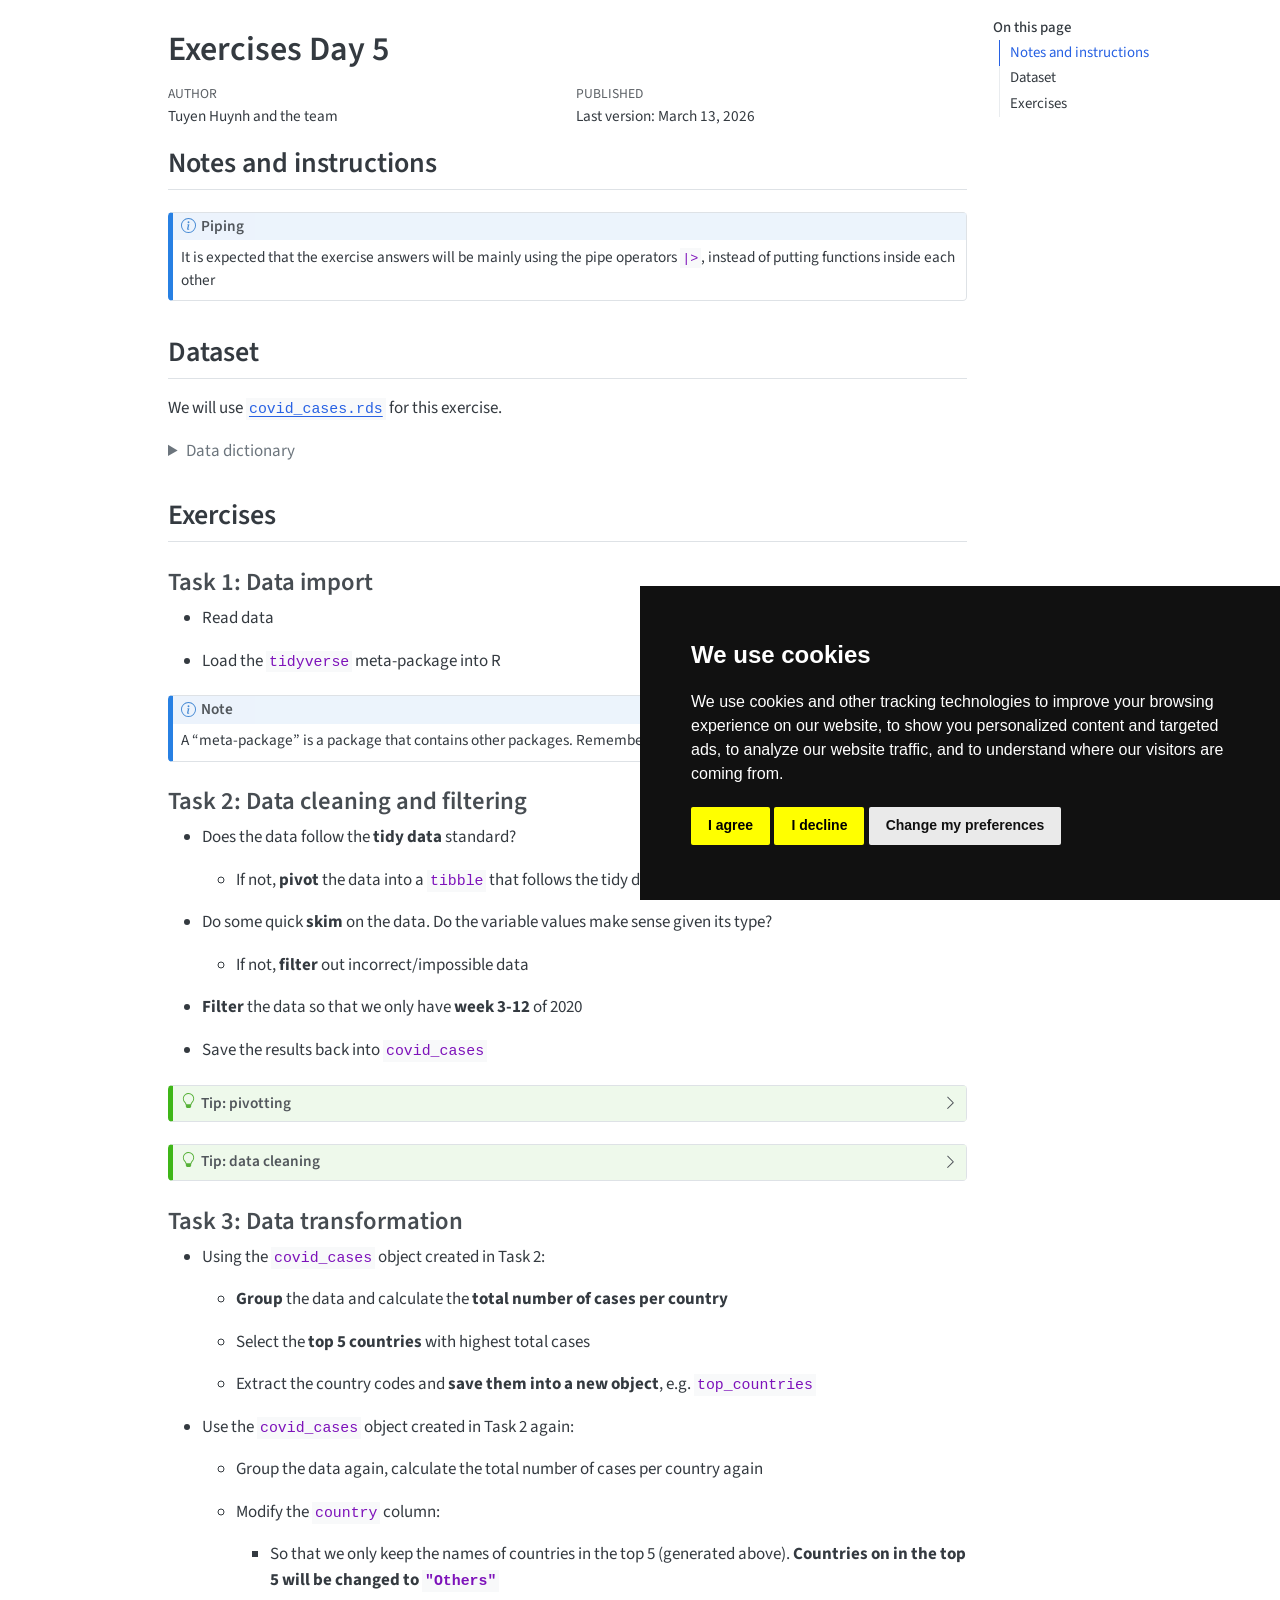
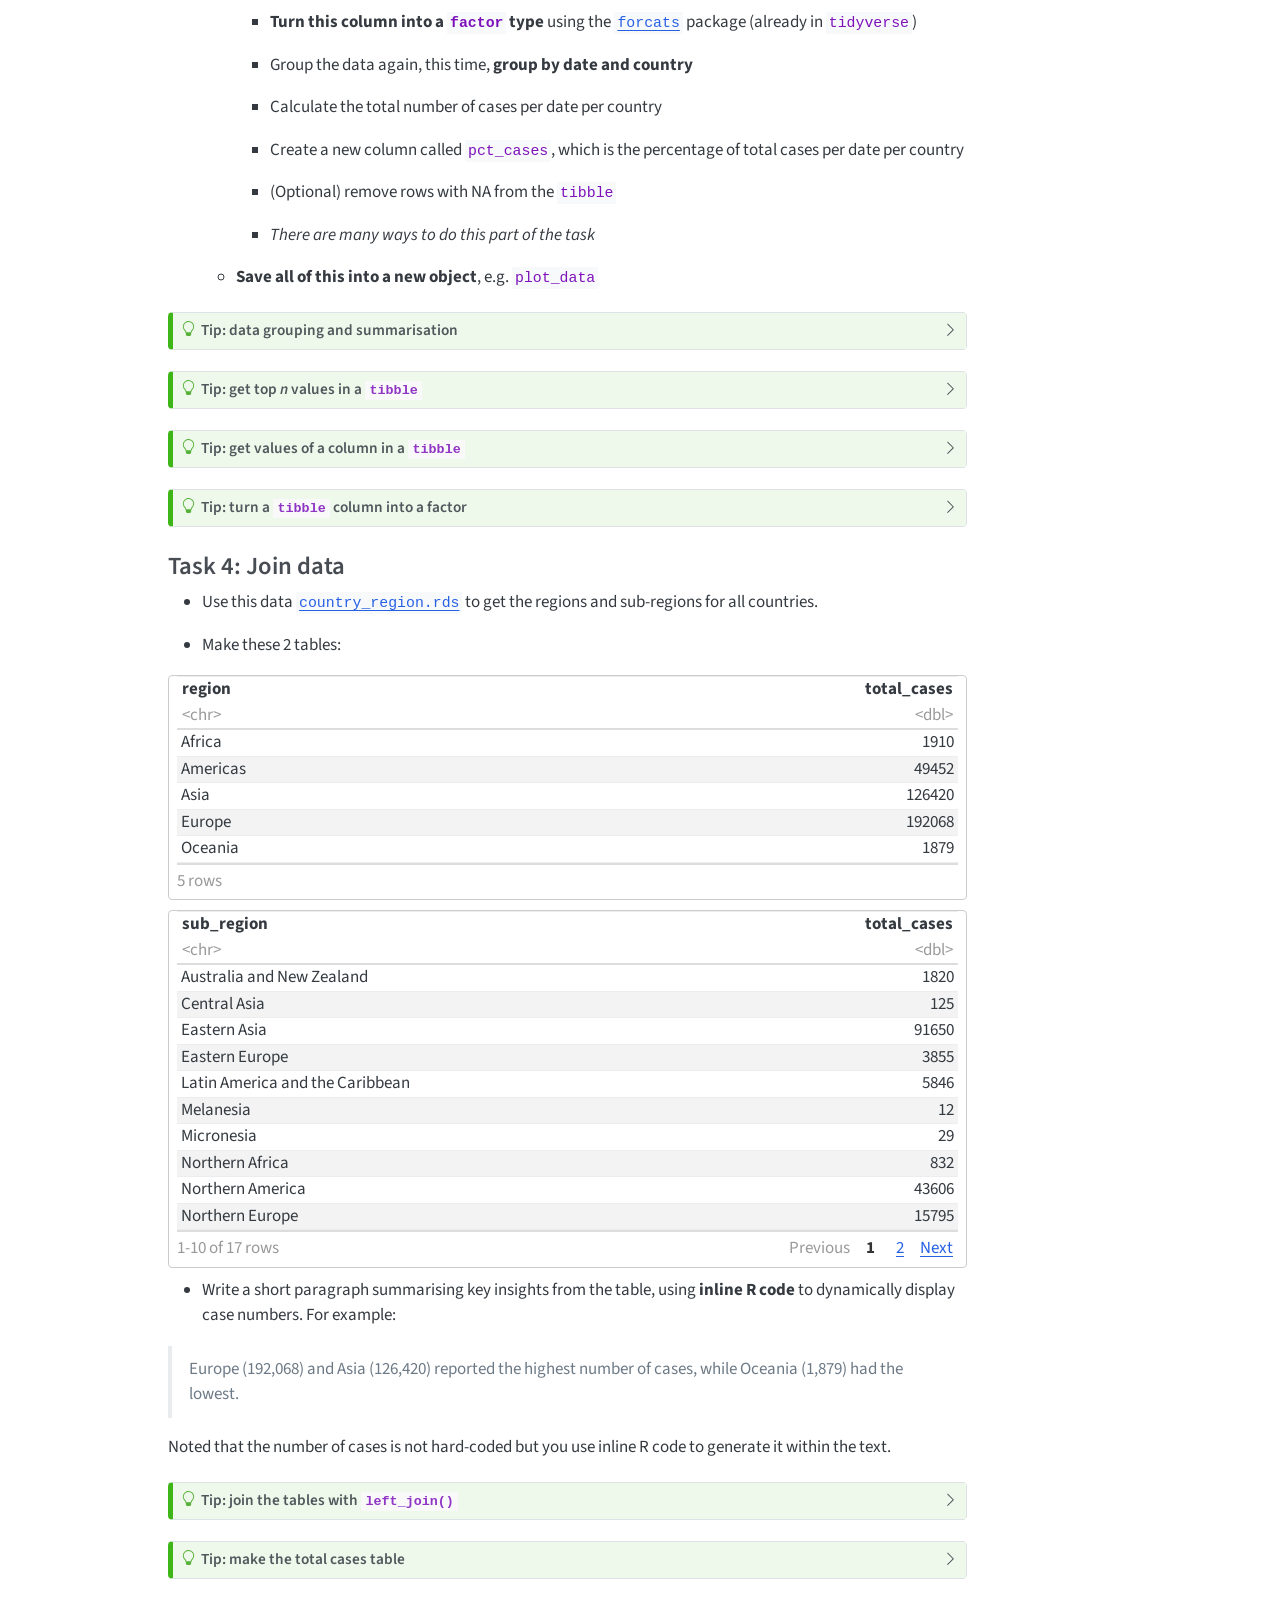
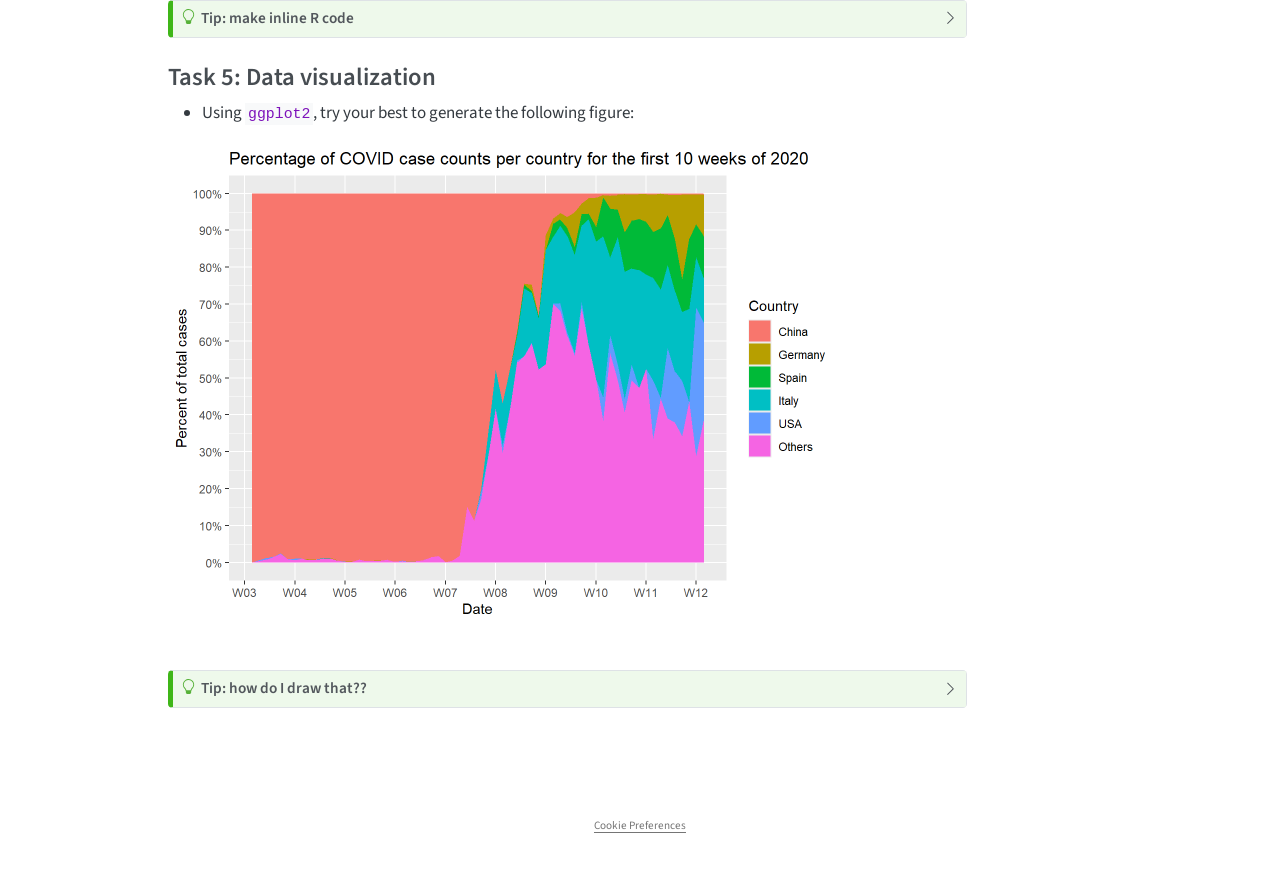
==== handouts/exercises_Day5.html @ 3ae941ed "Built site for gh-pages" ====
<!DOCTYPE html>
<html xmlns="http://www.w3.org/1999/xhtml" lang="en" xml:lang="en"><head>

<meta charset="utf-8">
<meta name="generator" content="quarto-1.5.56">

<meta name="viewport" content="width=device-width, initial-scale=1.0, user-scalable=yes">

<meta name="author" content="Tuyen Huynh and the team">

<title>Exercises Day 5 – OUCRU R training 2025</title>
<style>
code{white-space: pre-wrap;}
span.smallcaps{font-variant: small-caps;}
div.columns{display: flex; gap: min(4vw, 1.5em);}
div.column{flex: auto; overflow-x: auto;}
div.hanging-indent{margin-left: 1.5em; text-indent: -1.5em;}
ul.task-list{list-style: none;}
ul.task-list li input[type="checkbox"] {
  width: 0.8em;
  margin: 0 0.8em 0.2em -1em; /* quarto-specific, see https://github.com/quarto-dev/quarto-cli/issues/4556 */ 
  vertical-align: middle;
}
</style>


<script src="../site_libs/quarto-nav/quarto-nav.js"></script>
<script src="../site_libs/quarto-nav/headroom.min.js"></script>
<script src="../site_libs/clipboard/clipboard.min.js"></script>
<script src="../site_libs/quarto-search/autocomplete.umd.js"></script>
<script src="../site_libs/quarto-search/fuse.min.js"></script>
<script src="../site_libs/quarto-search/quarto-search.js"></script>
<meta name="quarto:offset" content="../">
<link href="../site_imgs/OUCRU.jpg" rel="icon" type="image/jpeg">
<script src="../site_libs/cookie-consent/cookie-consent.js"></script>
<link href="../site_libs/cookie-consent/cookie-consent.css" rel="stylesheet">
<script src="../site_libs/quarto-html/quarto.js"></script>
<script src="../site_libs/quarto-html/popper.min.js"></script>
<script src="../site_libs/quarto-html/tippy.umd.min.js"></script>
<script src="../site_libs/quarto-html/anchor.min.js"></script>
<link href="../site_libs/quarto-html/tippy.css" rel="stylesheet">
<link href="../site_libs/quarto-html/quarto-syntax-highlighting.css" rel="stylesheet" id="quarto-text-highlighting-styles">
<script src="../site_libs/bootstrap/bootstrap.min.js"></script>
<link href="../site_libs/bootstrap/bootstrap-icons.css" rel="stylesheet">
<link href="../site_libs/bootstrap/bootstrap.min.css" rel="stylesheet" id="quarto-bootstrap" data-mode="light">
<script id="quarto-search-options" type="application/json">{
  "location": "navbar",
  "copy-button": false,
  "collapse-after": 3,
  "panel-placement": "end",
  "type": "overlay",
  "limit": 50,
  "keyboard-shortcut": [
    "f",
    "/",
    "s"
  ],
  "show-item-context": false,
  "language": {
    "search-no-results-text": "No results",
    "search-matching-documents-text": "matching documents",
    "search-copy-link-title": "Copy link to search",
    "search-hide-matches-text": "Hide additional matches",
    "search-more-match-text": "more match in this document",
    "search-more-matches-text": "more matches in this document",
    "search-clear-button-title": "Clear",
    "search-text-placeholder": "",
    "search-detached-cancel-button-title": "Cancel",
    "search-submit-button-title": "Submit",
    "search-label": "Search"
  }
}</script>
<script async="" src="https://www.googletagmanager.com/gtag/js?id=G-3EXJ6W4CBC"></script>

<script type="text/plain" cookie-consent="tracking">

window.dataLayer = window.dataLayer || [];
function gtag(){dataLayer.push(arguments);}
gtag('js', new Date());
gtag('config', 'G-3EXJ6W4CBC', { 'anonymize_ip': true});
</script>

<script type="text/javascript" charset="UTF-8">
document.addEventListener('DOMContentLoaded', function () {
cookieconsent.run({
  "notice_banner_type":"simple",
  "consent_type":"express",
  "palette":"dark",
  "language":"en",
  "page_load_consent_levels":["strictly-necessary"],
  "notice_banner_reject_button_hide":false,
  "preferences_center_close_button_hide":false,
  "website_name":""
  ,
"language":"en"
  });
});
</script> 
  
<link href="../site_libs/pagedtable-1.1/css/pagedtable.css" rel="stylesheet">

<script src="../site_libs/pagedtable-1.1/js/pagedtable.js"></script>



</head>

<body>

<div id="quarto-search-results"></div>
<!-- content -->
<div id="quarto-content" class="quarto-container page-columns page-rows-contents page-layout-article">
<!-- sidebar -->
<!-- margin-sidebar -->
    <div id="quarto-margin-sidebar" class="sidebar margin-sidebar">
        <nav id="TOC" role="doc-toc" class="toc-active">
    <h2 id="toc-title">On this page</h2>
   
  <ul>
  <li><a href="#notes-and-instructions" id="toc-notes-and-instructions" class="nav-link active" data-scroll-target="#notes-and-instructions">Notes and instructions</a></li>
  <li><a href="#dataset" id="toc-dataset" class="nav-link" data-scroll-target="#dataset">Dataset</a></li>
  <li><a href="#exercises" id="toc-exercises" class="nav-link" data-scroll-target="#exercises">Exercises</a>
  <ul class="collapse">
  <li><a href="#task-1-data-import" id="toc-task-1-data-import" class="nav-link" data-scroll-target="#task-1-data-import">Task 1: Data import</a></li>
  <li><a href="#task-2-data-cleaning-and-filtering" id="toc-task-2-data-cleaning-and-filtering" class="nav-link" data-scroll-target="#task-2-data-cleaning-and-filtering">Task 2: Data cleaning and filtering</a></li>
  <li><a href="#task-3-data-transformation" id="toc-task-3-data-transformation" class="nav-link" data-scroll-target="#task-3-data-transformation">Task 3: Data transformation</a></li>
  <li><a href="#task-4-join-data" id="toc-task-4-join-data" class="nav-link" data-scroll-target="#task-4-join-data">Task 4: Join data</a></li>
  <li><a href="#task-5-data-visualization" id="toc-task-5-data-visualization" class="nav-link" data-scroll-target="#task-5-data-visualization">Task 5: Data visualization</a></li>
  </ul></li>
  </ul>
</nav>
    </div>
<!-- main -->
<main class="content" id="quarto-document-content">

<header id="title-block-header" class="quarto-title-block default">
<div class="quarto-title">
<h1 class="title">Exercises Day 5</h1>
</div>



<div class="quarto-title-meta">

    <div>
    <div class="quarto-title-meta-heading">Author</div>
    <div class="quarto-title-meta-contents">
             <p>Tuyen Huynh and the team </p>
          </div>
  </div>
    
    <div>
    <div class="quarto-title-meta-heading">Published</div>
    <div class="quarto-title-meta-contents">
      <p class="date">Last version: March 13, 2026</p>
    </div>
  </div>
  
    
  </div>
  


</header>


<section id="notes-and-instructions" class="level2">
<h2 class="anchored" data-anchor-id="notes-and-instructions">Notes and instructions</h2>
<div class="callout callout-style-default callout-note callout-titled">
<div class="callout-header d-flex align-content-center">
<div class="callout-icon-container">
<i class="callout-icon"></i>
</div>
<div class="callout-title-container flex-fill">
Piping
</div>
</div>
<div class="callout-body-container callout-body">
<p>It is expected that the exercise answers will be mainly using the pipe operators <code>|&gt;</code>, instead of putting functions inside each other</p>
</div>
</div>
</section>
<section id="dataset" class="level2">
<h2 class="anchored" data-anchor-id="dataset">Dataset</h2>
<p>We will use <a href="https://github.com/OUCRU-Modelling/R-training-2025/raw/refs/heads/main/slides/data/covid_cases.rds"><code>covid_cases.rds</code></a> for this exercise.</p>
<details>
  <summary>
    Data dictionary
  </summary>
<table class="caption-top table">
<colgroup>
<col style="width: 48%">
<col style="width: 51%">
</colgroup>
<thead>
<tr class="header">
<th>Column</th>
<th>Description</th>
</tr>
</thead>
<tbody>
<tr class="odd">
<td><code>date</code></td>
<td>date of the case report</td>
</tr>
<tr class="even">
<td>211 columns with the format <code>cases_{country_code}</code></td>
<td>number of reported cases of each country and archipelago</td>
</tr>
</tbody>
</table>
<p>Country codes of interest (i.e.&nbsp;Codes for countries needed for the exercise)</p>
<table class="caption-top table">
<thead>
<tr class="header">
<th>Code</th>
<th>Country name</th>
</tr>
</thead>
<tbody>
<tr class="odd">
<td><code>chn</code></td>
<td>China</td>
</tr>
<tr class="even">
<td><code>usa</code></td>
<td>United States of America</td>
</tr>
<tr class="odd">
<td><code>vnm</code></td>
<td>Vietnam</td>
</tr>
<tr class="even">
<td><code>sgp</code></td>
<td>Singapore</td>
</tr>
</tbody>
</table>
</details>
</section>
<section id="exercises" class="level2">
<h2 class="anchored" data-anchor-id="exercises">Exercises</h2>
<section id="task-1-data-import" class="level3">
<h3 class="anchored" data-anchor-id="task-1-data-import">Task 1: Data import</h3>
<ul>
<li><p>Read data</p></li>
<li><p>Load the <code>tidyverse</code> meta-package into R</p></li>
</ul>
<div class="callout callout-style-default callout-note callout-titled">
<div class="callout-header d-flex align-content-center">
<div class="callout-icon-container">
<i class="callout-icon"></i>
</div>
<div class="callout-title-container flex-fill">
Note
</div>
</div>
<div class="callout-body-container callout-body">
<p>A “meta-package” is a package that contains other packages. Remember, <code>tidyverse</code> is just a collection of packages.</p>
</div>
</div>
</section>
<section id="task-2-data-cleaning-and-filtering" class="level3">
<h3 class="anchored" data-anchor-id="task-2-data-cleaning-and-filtering">Task 2: Data cleaning and filtering</h3>
<ul>
<li><p>Does the data follow the <strong>tidy data</strong> standard?</p>
<ul>
<li>If not, <strong>pivot</strong> the data into a <code>tibble</code> that follows the tidy data standard</li>
</ul></li>
<li><p>Do some quick <strong>skim</strong> on the data. Do the variable values make sense given its type?</p>
<ul>
<li>If not, <strong>filter</strong> out incorrect/impossible data</li>
</ul></li>
<li><p><strong>Filter</strong> the data so that we only have <strong>week 3-12</strong> of 2020</p></li>
<li><p>Save the results back into <code>covid_cases</code></p></li>
</ul>
<div class="callout callout-style-default callout-tip callout-titled">
<div class="callout-header d-flex align-content-center" data-bs-toggle="collapse" data-bs-target=".callout-3-contents" aria-controls="callout-3" aria-expanded="false" aria-label="Toggle callout">
<div class="callout-icon-container">
<i class="callout-icon"></i>
</div>
<div class="callout-title-container flex-fill">
Tip: pivotting
</div>
<div class="callout-btn-toggle d-inline-block border-0 py-1 ps-1 pe-0 float-end"><i class="callout-toggle"></i></div>
</div>
<div id="callout-3" class="callout-3-contents callout-collapse collapse">
<div class="callout-body-container callout-body">
<ul>
<li><p>If your data is not tidy data:</p>
<ul>
<li><p>“Lengthens” the data using <code>tidyr::pivot_longer()</code>, i.e.&nbsp;less columns, more rows</p></li>
<li><p>“Widens” the data using <code>tidyr::pivot_wider()</code>, i.e.&nbsp;less rows, more columns</p></li>
</ul></li>
</ul>
</div>
</div>
</div>
<div class="callout callout-style-default callout-tip callout-titled">
<div class="callout-header d-flex align-content-center" data-bs-toggle="collapse" data-bs-target=".callout-4-contents" aria-controls="callout-4" aria-expanded="false" aria-label="Toggle callout">
<div class="callout-icon-container">
<i class="callout-icon"></i>
</div>
<div class="callout-title-container flex-fill">
Tip: data cleaning
</div>
<div class="callout-btn-toggle d-inline-block border-0 py-1 ps-1 pe-0 float-end"><i class="callout-toggle"></i></div>
</div>
<div id="callout-4" class="callout-4-contents callout-collapse collapse">
<div class="callout-body-container callout-body">
<ul>
<li><p>The main variable here is case counts from each country. They should have a <code>numeric</code> type and <strong>should not be lower than 0</strong>. You can’t have negative case counts</p></li>
<li><p>You can remove or <em>filter</em> undesirable values using <a href="https://dplyr.tidyverse.org/reference/filter.html" target="_blank"><code>dplyr::filter()</code></a></p></li>
</ul>
</div>
</div>
</div>
</section>
<section id="task-3-data-transformation" class="level3">
<h3 class="anchored" data-anchor-id="task-3-data-transformation">Task 3: Data transformation</h3>
<ul>
<li><p>Using the <code>covid_cases</code> object created in Task 2:</p>
<ul>
<li><p><strong>Group</strong> the data and calculate the <strong>total number of cases per country</strong></p></li>
<li><p>Select the <strong>top 5 countries</strong> with highest total cases</p></li>
<li><p>Extract the country codes and <strong>save them into a new object</strong>, e.g.&nbsp;<code>top_countries</code></p></li>
</ul></li>
</ul>
<ul>
<li><p>Use the <code>covid_cases</code> object created in Task 2 again:</p>
<ul>
<li><p>Group the data again, calculate the total number of cases per country again</p></li>
<li><p>Modify the <code>country</code> column:</p>
<ul>
<li><p>So that we only keep the names of countries in the top 5 (generated above). <strong>Countries on in the top 5 will be changed to <code>"Others"</code></strong></p></li>
<li><p><strong>Turn this column into a <code>factor</code> type</strong> using the <a href="https://forcats.tidyverse.org/" target="_blank"><code>forcats</code></a> package (already in <code>tidyverse</code>)</p></li>
<li><p>Group the data again, this time, <strong>group by date and country</strong></p></li>
<li><p>Calculate the total number of cases per date per country</p></li>
<li><p>Create a new column called <code>pct_cases</code>, which is the percentage of total cases per date per country</p></li>
<li><p>(Optional) remove rows with NA from the <code>tibble</code></p></li>
<li><p><em>There are many ways to do this part of the task</em></p></li>
</ul></li>
<li><p><strong>Save all of this into a new object</strong>, e.g.&nbsp;<code>plot_data</code></p></li>
</ul></li>
</ul>
<div class="callout callout-style-default callout-tip callout-titled">
<div class="callout-header d-flex align-content-center" data-bs-toggle="collapse" data-bs-target=".callout-5-contents" aria-controls="callout-5" aria-expanded="false" aria-label="Toggle callout">
<div class="callout-icon-container">
<i class="callout-icon"></i>
</div>
<div class="callout-title-container flex-fill">
Tip: data grouping and summarisation
</div>
<div class="callout-btn-toggle d-inline-block border-0 py-1 ps-1 pe-0 float-end"><i class="callout-toggle"></i></div>
</div>
<div id="callout-5" class="callout-5-contents callout-collapse collapse">
<div class="callout-body-container callout-body">
<ul>
<li><p>Group data into groups with <a href="https://dplyr.tidyverse.org/reference/group_by.html" target="_blank"><code>dplyr::group_by()</code></a> and ungroup data with <a href="https://dplyr.tidyverse.org/reference/group_by.html" target="_blank"><code>dplyr::ungroup()</code></a></p></li>
<li><p>Summarise each group into a single row with <a href="https://dplyr.tidyverse.org/reference/summarise.html" target="_blank"><code>dplyr::summarise()</code></a></p></li>
<li><p>You can have multiple groups at the same time. For example:</p></li>
</ul>
<div class="cell">
<div class="cell-output cell-output-stderr">
<pre><code>`summarise()` has grouped output by 'date'. You can override using the
`.groups` argument.</code></pre>
</div>
<div class="cell-output-display">
<div data-pagedtable="false">
  <script data-pagedtable-source="" type="application/json">
{"columns":[{"label":["date"],"name":[1],"type":["date"],"align":["right"]},{"label":["country"],"name":[2],"type":["chr"],"align":["left"]},{"label":["total_cases"],"name":[3],"type":["dbl"],"align":["right"]}],"data":[{"1":"2020-01-20","2":"abw","3":"0"},{"1":"2020-01-20","2":"afg","3":"0"},{"1":"2020-01-20","2":"ago","3":"0"},{"1":"2020-01-20","2":"aia","3":"0"},{"1":"2020-01-20","2":"alb","3":"0"},{"1":"2020-01-20","2":"and","3":"0"},{"1":"2020-01-20","2":"are","3":"0"},{"1":"2020-01-20","2":"arg","3":"0"},{"1":"2020-01-20","2":"arm","3":"0"},{"1":"2020-01-20","2":"atg","3":"0"},{"1":"2020-01-20","2":"aus","3":"0"},{"1":"2020-01-20","2":"aut","3":"0"},{"1":"2020-01-20","2":"aze","3":"0"},{"1":"2020-01-20","2":"bdi","3":"0"},{"1":"2020-01-20","2":"bel","3":"0"},{"1":"2020-01-20","2":"ben","3":"0"},{"1":"2020-01-20","2":"bes","3":"0"},{"1":"2020-01-20","2":"bfa","3":"0"},{"1":"2020-01-20","2":"bgd","3":"0"},{"1":"2020-01-20","2":"bgr","3":"0"},{"1":"2020-01-20","2":"bhr","3":"0"},{"1":"2020-01-20","2":"bih","3":"0"},{"1":"2020-01-20","2":"blm","3":"0"},{"1":"2020-01-20","2":"blr","3":"0"},{"1":"2020-01-20","2":"blz","3":"0"},{"1":"2020-01-20","2":"bmu","3":"0"},{"1":"2020-01-20","2":"bol","3":"0"},{"1":"2020-01-20","2":"bra","3":"0"},{"1":"2020-01-20","2":"brb","3":"0"},{"1":"2020-01-20","2":"brn","3":"0"},{"1":"2020-01-20","2":"btn","3":"0"},{"1":"2020-01-20","2":"bwa","3":"0"},{"1":"2020-01-20","2":"caf","3":"0"},{"1":"2020-01-20","2":"can","3":"0"},{"1":"2020-01-20","2":"che","3":"0"},{"1":"2020-01-20","2":"chl","3":"0"},{"1":"2020-01-20","2":"chn","3":"0"},{"1":"2020-01-20","2":"civ","3":"0"},{"1":"2020-01-20","2":"cmr","3":"0"},{"1":"2020-01-20","2":"cod","3":"0"},{"1":"2020-01-20","2":"cog","3":"0"},{"1":"2020-01-20","2":"col","3":"0"},{"1":"2020-01-20","2":"cpv","3":"0"},{"1":"2020-01-20","2":"cri","3":"0"},{"1":"2020-01-20","2":"cub","3":"0"},{"1":"2020-01-20","2":"cuw","3":"0"},{"1":"2020-01-20","2":"cym","3":"0"},{"1":"2020-01-20","2":"cyp","3":"0"},{"1":"2020-01-20","2":"cze","3":"0"},{"1":"2020-01-20","2":"deu","3":"0"},{"1":"2020-01-20","2":"dji","3":"0"},{"1":"2020-01-20","2":"dma","3":"0"},{"1":"2020-01-20","2":"dnk","3":"0"},{"1":"2020-01-20","2":"dom","3":"0"},{"1":"2020-01-20","2":"dza","3":"0"},{"1":"2020-01-20","2":"ecu","3":"0"},{"1":"2020-01-20","2":"egy","3":"0"},{"1":"2020-01-20","2":"eri","3":"0"},{"1":"2020-01-20","2":"esp","3":"0"},{"1":"2020-01-20","2":"est","3":"0"},{"1":"2020-01-20","2":"eth","3":"0"},{"1":"2020-01-20","2":"fin","3":"0"},{"1":"2020-01-20","2":"fji","3":"0"},{"1":"2020-01-20","2":"flk","3":"0"},{"1":"2020-01-20","2":"fra","3":"0"},{"1":"2020-01-20","2":"fro","3":"0"},{"1":"2020-01-20","2":"gab","3":"0"},{"1":"2020-01-20","2":"gbr","3":"0"},{"1":"2020-01-20","2":"geo","3":"0"},{"1":"2020-01-20","2":"ggy","3":"0"},{"1":"2020-01-20","2":"gha","3":"0"},{"1":"2020-01-20","2":"gib","3":"0"},{"1":"2020-01-20","2":"gin","3":"0"},{"1":"2020-01-20","2":"glp","3":"0"},{"1":"2020-01-20","2":"gmb","3":"0"},{"1":"2020-01-20","2":"gnb","3":"0"},{"1":"2020-01-20","2":"gnq","3":"0"},{"1":"2020-01-20","2":"grc","3":"0"},{"1":"2020-01-20","2":"grd","3":"0"},{"1":"2020-01-20","2":"grl","3":"0"},{"1":"2020-01-20","2":"gtm","3":"0"},{"1":"2020-01-20","2":"guf","3":"0"},{"1":"2020-01-20","2":"gum","3":"0"},{"1":"2020-01-20","2":"guy","3":"0"},{"1":"2020-01-20","2":"hnd","3":"0"},{"1":"2020-01-20","2":"hrv","3":"0"},{"1":"2020-01-20","2":"hti","3":"0"},{"1":"2020-01-20","2":"hun","3":"0"},{"1":"2020-01-20","2":"idn","3":"0"},{"1":"2020-01-20","2":"imn","3":"0"},{"1":"2020-01-20","2":"ind","3":"0"},{"1":"2020-01-20","2":"irl","3":"0"},{"1":"2020-01-20","2":"irn","3":"0"},{"1":"2020-01-20","2":"irq","3":"0"},{"1":"2020-01-20","2":"isl","3":"0"},{"1":"2020-01-20","2":"isr","3":"0"},{"1":"2020-01-20","2":"ita","3":"0"},{"1":"2020-01-20","2":"jam","3":"0"},{"1":"2020-01-20","2":"jey","3":"0"},{"1":"2020-01-20","2":"jor","3":"0"},{"1":"2020-01-20","2":"jpn","3":"0"},{"1":"2020-01-20","2":"kaz","3":"0"},{"1":"2020-01-20","2":"ken","3":"0"},{"1":"2020-01-20","2":"kgz","3":"0"},{"1":"2020-01-20","2":"khm","3":"0"},{"1":"2020-01-20","2":"kna","3":"0"},{"1":"2020-01-20","2":"kor","3":"0"},{"1":"2020-01-20","2":"kwt","3":"0"},{"1":"2020-01-20","2":"lao","3":"0"},{"1":"2020-01-20","2":"lbn","3":"0"},{"1":"2020-01-20","2":"lbr","3":"0"},{"1":"2020-01-20","2":"lby","3":"0"},{"1":"2020-01-20","2":"lca","3":"0"},{"1":"2020-01-20","2":"lie","3":"0"},{"1":"2020-01-20","2":"lka","3":"0"},{"1":"2020-01-20","2":"ltu","3":"0"},{"1":"2020-01-20","2":"lux","3":"0"},{"1":"2020-01-20","2":"lva","3":"0"},{"1":"2020-01-20","2":"maf","3":"0"},{"1":"2020-01-20","2":"mar","3":"0"},{"1":"2020-01-20","2":"mco","3":"0"},{"1":"2020-01-20","2":"mda","3":"0"},{"1":"2020-01-20","2":"mdg","3":"0"},{"1":"2020-01-20","2":"mdv","3":"0"},{"1":"2020-01-20","2":"mex","3":"0"},{"1":"2020-01-20","2":"mkd","3":"0"},{"1":"2020-01-20","2":"mli","3":"0"},{"1":"2020-01-20","2":"mlt","3":"0"},{"1":"2020-01-20","2":"mmr","3":"0"},{"1":"2020-01-20","2":"mne","3":"0"},{"1":"2020-01-20","2":"mng","3":"0"},{"1":"2020-01-20","2":"mnp","3":"0"},{"1":"2020-01-20","2":"moz","3":"0"},{"1":"2020-01-20","2":"mrt","3":"0"},{"1":"2020-01-20","2":"msr","3":"0"},{"1":"2020-01-20","2":"mtq","3":"0"},{"1":"2020-01-20","2":"mus","3":"0"},{"1":"2020-01-20","2":"mwi","3":"0"},{"1":"2020-01-20","2":"mys","3":"0"},{"1":"2020-01-20","2":"myt","3":"0"},{"1":"2020-01-20","2":"nam","3":"0"},{"1":"2020-01-20","2":"ncl","3":"0"},{"1":"2020-01-20","2":"ner","3":"0"},{"1":"2020-01-20","2":"nga","3":"0"},{"1":"2020-01-20","2":"nic","3":"0"},{"1":"2020-01-20","2":"nld","3":"0"},{"1":"2020-01-20","2":"nor","3":"0"},{"1":"2020-01-20","2":"npl","3":"0"},{"1":"2020-01-20","2":"nzl","3":"0"},{"1":"2020-01-20","2":"omn","3":"0"},{"1":"2020-01-20","2":"pak","3":"0"},{"1":"2020-01-20","2":"pan","3":"0"},{"1":"2020-01-20","2":"per","3":"0"},{"1":"2020-01-20","2":"phl","3":"0"},{"1":"2020-01-20","2":"png","3":"0"},{"1":"2020-01-20","2":"pol","3":"0"},{"1":"2020-01-20","2":"pri","3":"0"},{"1":"2020-01-20","2":"prt","3":"0"},{"1":"2020-01-20","2":"pry","3":"0"},{"1":"2020-01-20","2":"pse","3":"0"},{"1":"2020-01-20","2":"pyf","3":"0"},{"1":"2020-01-20","2":"qat","3":"0"},{"1":"2020-01-20","2":"reu","3":"0"},{"1":"2020-01-20","2":"rou","3":"0"},{"1":"2020-01-20","2":"rus","3":"0"},{"1":"2020-01-20","2":"rwa","3":"0"},{"1":"2020-01-20","2":"sau","3":"0"},{"1":"2020-01-20","2":"sdn","3":"0"},{"1":"2020-01-20","2":"sen","3":"0"},{"1":"2020-01-20","2":"sgp","3":"0"},{"1":"2020-01-20","2":"sle","3":"0"},{"1":"2020-01-20","2":"slv","3":"0"},{"1":"2020-01-20","2":"smr","3":"0"},{"1":"2020-01-20","2":"som","3":"0"},{"1":"2020-01-20","2":"spm","3":"0"},{"1":"2020-01-20","2":"srb","3":"0"},{"1":"2020-01-20","2":"ssd","3":"0"},{"1":"2020-01-20","2":"stp","3":"0"},{"1":"2020-01-20","2":"sur","3":"0"},{"1":"2020-01-20","2":"svk","3":"0"},{"1":"2020-01-20","2":"svn","3":"0"},{"1":"2020-01-20","2":"swe","3":"0"},{"1":"2020-01-20","2":"swz","3":"0"},{"1":"2020-01-20","2":"sxm","3":"0"},{"1":"2020-01-20","2":"syc","3":"0"},{"1":"2020-01-20","2":"syr","3":"0"},{"1":"2020-01-20","2":"tca","3":"0"},{"1":"2020-01-20","2":"tcd","3":"0"},{"1":"2020-01-20","2":"tgo","3":"0"},{"1":"2020-01-20","2":"tha","3":"0"},{"1":"2020-01-20","2":"tls","3":"0"},{"1":"2020-01-20","2":"tto","3":"0"},{"1":"2020-01-20","2":"tun","3":"0"},{"1":"2020-01-20","2":"tur","3":"0"},{"1":"2020-01-20","2":"tza","3":"0"},{"1":"2020-01-20","2":"uga","3":"0"},{"1":"2020-01-20","2":"ukr","3":"0"},{"1":"2020-01-20","2":"ury","3":"0"},{"1":"2020-01-20","2":"usa","3":"0"},{"1":"2020-01-20","2":"uzb","3":"0"},{"1":"2020-01-20","2":"vat","3":"0"},{"1":"2020-01-20","2":"vct","3":"0"},{"1":"2020-01-20","2":"ven","3":"0"},{"1":"2020-01-20","2":"vgb","3":"0"},{"1":"2020-01-20","2":"vir","3":"0"},{"1":"2020-01-20","2":"vnm","3":"0"},{"1":"2020-01-20","2":"yem","3":"0"},{"1":"2020-01-20","2":"zaf","3":"0"},{"1":"2020-01-20","2":"zmb","3":"0"},{"1":"2020-01-20","2":"zwe","3":"0"},{"1":"2020-01-21","2":"abw","3":"0"},{"1":"2020-01-21","2":"afg","3":"0"},{"1":"2020-01-21","2":"ago","3":"0"},{"1":"2020-01-21","2":"aia","3":"0"},{"1":"2020-01-21","2":"alb","3":"0"},{"1":"2020-01-21","2":"and","3":"0"},{"1":"2020-01-21","2":"are","3":"0"},{"1":"2020-01-21","2":"arg","3":"0"},{"1":"2020-01-21","2":"arm","3":"0"},{"1":"2020-01-21","2":"atg","3":"0"},{"1":"2020-01-21","2":"aus","3":"0"},{"1":"2020-01-21","2":"aut","3":"0"},{"1":"2020-01-21","2":"aze","3":"0"},{"1":"2020-01-21","2":"bdi","3":"0"},{"1":"2020-01-21","2":"bel","3":"0"},{"1":"2020-01-21","2":"ben","3":"0"},{"1":"2020-01-21","2":"bes","3":"0"},{"1":"2020-01-21","2":"bfa","3":"0"},{"1":"2020-01-21","2":"bgd","3":"0"},{"1":"2020-01-21","2":"bgr","3":"0"},{"1":"2020-01-21","2":"bhr","3":"0"},{"1":"2020-01-21","2":"bih","3":"0"},{"1":"2020-01-21","2":"blm","3":"0"},{"1":"2020-01-21","2":"blr","3":"0"},{"1":"2020-01-21","2":"blz","3":"0"},{"1":"2020-01-21","2":"bmu","3":"0"},{"1":"2020-01-21","2":"bol","3":"0"},{"1":"2020-01-21","2":"bra","3":"0"},{"1":"2020-01-21","2":"brb","3":"0"},{"1":"2020-01-21","2":"brn","3":"0"},{"1":"2020-01-21","2":"btn","3":"0"},{"1":"2020-01-21","2":"bwa","3":"0"},{"1":"2020-01-21","2":"caf","3":"0"},{"1":"2020-01-21","2":"can","3":"0"},{"1":"2020-01-21","2":"che","3":"0"},{"1":"2020-01-21","2":"chl","3":"0"},{"1":"2020-01-21","2":"chn","3":"31"},{"1":"2020-01-21","2":"civ","3":"0"},{"1":"2020-01-21","2":"cmr","3":"0"},{"1":"2020-01-21","2":"cod","3":"0"},{"1":"2020-01-21","2":"cog","3":"0"},{"1":"2020-01-21","2":"col","3":"0"},{"1":"2020-01-21","2":"cpv","3":"0"},{"1":"2020-01-21","2":"cri","3":"0"},{"1":"2020-01-21","2":"cub","3":"0"},{"1":"2020-01-21","2":"cuw","3":"0"},{"1":"2020-01-21","2":"cym","3":"0"},{"1":"2020-01-21","2":"cyp","3":"0"},{"1":"2020-01-21","2":"cze","3":"0"},{"1":"2020-01-21","2":"deu","3":"0"},{"1":"2020-01-21","2":"dji","3":"0"},{"1":"2020-01-21","2":"dma","3":"0"},{"1":"2020-01-21","2":"dnk","3":"0"},{"1":"2020-01-21","2":"dom","3":"0"},{"1":"2020-01-21","2":"dza","3":"0"},{"1":"2020-01-21","2":"ecu","3":"0"},{"1":"2020-01-21","2":"egy","3":"0"},{"1":"2020-01-21","2":"eri","3":"0"},{"1":"2020-01-21","2":"esp","3":"0"},{"1":"2020-01-21","2":"est","3":"0"},{"1":"2020-01-21","2":"eth","3":"0"},{"1":"2020-01-21","2":"fin","3":"0"},{"1":"2020-01-21","2":"fji","3":"0"},{"1":"2020-01-21","2":"flk","3":"0"},{"1":"2020-01-21","2":"fra","3":"0"},{"1":"2020-01-21","2":"fro","3":"0"},{"1":"2020-01-21","2":"gab","3":"0"},{"1":"2020-01-21","2":"gbr","3":"0"},{"1":"2020-01-21","2":"geo","3":"0"},{"1":"2020-01-21","2":"ggy","3":"0"},{"1":"2020-01-21","2":"gha","3":"0"},{"1":"2020-01-21","2":"gib","3":"0"},{"1":"2020-01-21","2":"gin","3":"0"},{"1":"2020-01-21","2":"glp","3":"0"},{"1":"2020-01-21","2":"gmb","3":"0"},{"1":"2020-01-21","2":"gnb","3":"0"},{"1":"2020-01-21","2":"gnq","3":"0"},{"1":"2020-01-21","2":"grc","3":"0"},{"1":"2020-01-21","2":"grd","3":"0"},{"1":"2020-01-21","2":"grl","3":"0"},{"1":"2020-01-21","2":"gtm","3":"0"},{"1":"2020-01-21","2":"guf","3":"0"},{"1":"2020-01-21","2":"gum","3":"0"},{"1":"2020-01-21","2":"guy","3":"0"},{"1":"2020-01-21","2":"hnd","3":"0"},{"1":"2020-01-21","2":"hrv","3":"0"},{"1":"2020-01-21","2":"hti","3":"0"},{"1":"2020-01-21","2":"hun","3":"0"},{"1":"2020-01-21","2":"idn","3":"0"},{"1":"2020-01-21","2":"imn","3":"0"},{"1":"2020-01-21","2":"ind","3":"0"},{"1":"2020-01-21","2":"irl","3":"0"},{"1":"2020-01-21","2":"irn","3":"0"},{"1":"2020-01-21","2":"irq","3":"0"},{"1":"2020-01-21","2":"isl","3":"0"},{"1":"2020-01-21","2":"isr","3":"0"},{"1":"2020-01-21","2":"ita","3":"0"},{"1":"2020-01-21","2":"jam","3":"0"},{"1":"2020-01-21","2":"jey","3":"0"},{"1":"2020-01-21","2":"jor","3":"0"},{"1":"2020-01-21","2":"jpn","3":"0"},{"1":"2020-01-21","2":"kaz","3":"0"},{"1":"2020-01-21","2":"ken","3":"0"},{"1":"2020-01-21","2":"kgz","3":"0"},{"1":"2020-01-21","2":"khm","3":"0"},{"1":"2020-01-21","2":"kna","3":"0"},{"1":"2020-01-21","2":"kor","3":"0"},{"1":"2020-01-21","2":"kwt","3":"0"},{"1":"2020-01-21","2":"lao","3":"0"},{"1":"2020-01-21","2":"lbn","3":"0"},{"1":"2020-01-21","2":"lbr","3":"0"},{"1":"2020-01-21","2":"lby","3":"0"},{"1":"2020-01-21","2":"lca","3":"0"},{"1":"2020-01-21","2":"lie","3":"0"},{"1":"2020-01-21","2":"lka","3":"0"},{"1":"2020-01-21","2":"ltu","3":"0"},{"1":"2020-01-21","2":"lux","3":"0"},{"1":"2020-01-21","2":"lva","3":"0"},{"1":"2020-01-21","2":"maf","3":"0"},{"1":"2020-01-21","2":"mar","3":"0"},{"1":"2020-01-21","2":"mco","3":"0"},{"1":"2020-01-21","2":"mda","3":"0"},{"1":"2020-01-21","2":"mdg","3":"0"},{"1":"2020-01-21","2":"mdv","3":"0"},{"1":"2020-01-21","2":"mex","3":"0"},{"1":"2020-01-21","2":"mkd","3":"0"},{"1":"2020-01-21","2":"mli","3":"0"},{"1":"2020-01-21","2":"mlt","3":"0"},{"1":"2020-01-21","2":"mmr","3":"0"},{"1":"2020-01-21","2":"mne","3":"0"},{"1":"2020-01-21","2":"mng","3":"0"},{"1":"2020-01-21","2":"mnp","3":"0"},{"1":"2020-01-21","2":"moz","3":"0"},{"1":"2020-01-21","2":"mrt","3":"0"},{"1":"2020-01-21","2":"msr","3":"0"},{"1":"2020-01-21","2":"mtq","3":"0"},{"1":"2020-01-21","2":"mus","3":"0"},{"1":"2020-01-21","2":"mwi","3":"0"},{"1":"2020-01-21","2":"mys","3":"0"},{"1":"2020-01-21","2":"myt","3":"0"},{"1":"2020-01-21","2":"nam","3":"0"},{"1":"2020-01-21","2":"ncl","3":"0"},{"1":"2020-01-21","2":"ner","3":"0"},{"1":"2020-01-21","2":"nga","3":"0"},{"1":"2020-01-21","2":"nic","3":"0"},{"1":"2020-01-21","2":"nld","3":"0"},{"1":"2020-01-21","2":"nor","3":"0"},{"1":"2020-01-21","2":"npl","3":"0"},{"1":"2020-01-21","2":"nzl","3":"0"},{"1":"2020-01-21","2":"omn","3":"0"},{"1":"2020-01-21","2":"pak","3":"0"},{"1":"2020-01-21","2":"pan","3":"0"},{"1":"2020-01-21","2":"per","3":"0"},{"1":"2020-01-21","2":"phl","3":"0"},{"1":"2020-01-21","2":"png","3":"0"},{"1":"2020-01-21","2":"pol","3":"0"},{"1":"2020-01-21","2":"pri","3":"0"},{"1":"2020-01-21","2":"prt","3":"0"},{"1":"2020-01-21","2":"pry","3":"0"},{"1":"2020-01-21","2":"pse","3":"0"},{"1":"2020-01-21","2":"pyf","3":"0"},{"1":"2020-01-21","2":"qat","3":"0"},{"1":"2020-01-21","2":"reu","3":"0"},{"1":"2020-01-21","2":"rou","3":"0"},{"1":"2020-01-21","2":"rus","3":"0"},{"1":"2020-01-21","2":"rwa","3":"0"},{"1":"2020-01-21","2":"sau","3":"0"},{"1":"2020-01-21","2":"sdn","3":"0"},{"1":"2020-01-21","2":"sen","3":"0"},{"1":"2020-01-21","2":"sgp","3":"0"},{"1":"2020-01-21","2":"sle","3":"0"},{"1":"2020-01-21","2":"slv","3":"0"},{"1":"2020-01-21","2":"smr","3":"0"},{"1":"2020-01-21","2":"som","3":"0"},{"1":"2020-01-21","2":"spm","3":"0"},{"1":"2020-01-21","2":"srb","3":"0"},{"1":"2020-01-21","2":"ssd","3":"0"},{"1":"2020-01-21","2":"stp","3":"0"},{"1":"2020-01-21","2":"sur","3":"0"},{"1":"2020-01-21","2":"svk","3":"0"},{"1":"2020-01-21","2":"svn","3":"0"},{"1":"2020-01-21","2":"swe","3":"0"},{"1":"2020-01-21","2":"swz","3":"0"},{"1":"2020-01-21","2":"sxm","3":"0"},{"1":"2020-01-21","2":"syc","3":"0"},{"1":"2020-01-21","2":"syr","3":"0"},{"1":"2020-01-21","2":"tca","3":"0"},{"1":"2020-01-21","2":"tcd","3":"0"},{"1":"2020-01-21","2":"tgo","3":"0"},{"1":"2020-01-21","2":"tha","3":"0"},{"1":"2020-01-21","2":"tls","3":"0"},{"1":"2020-01-21","2":"tto","3":"0"},{"1":"2020-01-21","2":"tun","3":"0"},{"1":"2020-01-21","2":"tur","3":"0"},{"1":"2020-01-21","2":"tza","3":"0"},{"1":"2020-01-21","2":"uga","3":"0"},{"1":"2020-01-21","2":"ukr","3":"0"},{"1":"2020-01-21","2":"ury","3":"0"},{"1":"2020-01-21","2":"usa","3":"0"},{"1":"2020-01-21","2":"uzb","3":"0"},{"1":"2020-01-21","2":"vat","3":"0"},{"1":"2020-01-21","2":"vct","3":"0"},{"1":"2020-01-21","2":"ven","3":"0"},{"1":"2020-01-21","2":"vgb","3":"0"},{"1":"2020-01-21","2":"vir","3":"0"},{"1":"2020-01-21","2":"vnm","3":"0"},{"1":"2020-01-21","2":"yem","3":"0"},{"1":"2020-01-21","2":"zaf","3":"0"},{"1":"2020-01-21","2":"zmb","3":"0"},{"1":"2020-01-21","2":"zwe","3":"0"},{"1":"2020-01-23","2":"abw","3":"0"},{"1":"2020-01-23","2":"afg","3":"0"},{"1":"2020-01-23","2":"ago","3":"0"},{"1":"2020-01-23","2":"aia","3":"0"},{"1":"2020-01-23","2":"alb","3":"0"},{"1":"2020-01-23","2":"and","3":"0"},{"1":"2020-01-23","2":"are","3":"0"},{"1":"2020-01-23","2":"arg","3":"0"},{"1":"2020-01-23","2":"arm","3":"0"},{"1":"2020-01-23","2":"atg","3":"0"},{"1":"2020-01-23","2":"aus","3":"0"},{"1":"2020-01-23","2":"aut","3":"0"},{"1":"2020-01-23","2":"aze","3":"0"},{"1":"2020-01-23","2":"bdi","3":"0"},{"1":"2020-01-23","2":"bel","3":"0"},{"1":"2020-01-23","2":"ben","3":"0"},{"1":"2020-01-23","2":"bes","3":"0"},{"1":"2020-01-23","2":"bfa","3":"0"},{"1":"2020-01-23","2":"bgd","3":"0"},{"1":"2020-01-23","2":"bgr","3":"0"},{"1":"2020-01-23","2":"bhr","3":"0"},{"1":"2020-01-23","2":"bih","3":"0"},{"1":"2020-01-23","2":"blm","3":"0"},{"1":"2020-01-23","2":"blr","3":"0"},{"1":"2020-01-23","2":"blz","3":"0"},{"1":"2020-01-23","2":"bmu","3":"0"},{"1":"2020-01-23","2":"bol","3":"0"},{"1":"2020-01-23","2":"bra","3":"0"},{"1":"2020-01-23","2":"brb","3":"0"},{"1":"2020-01-23","2":"brn","3":"0"},{"1":"2020-01-23","2":"btn","3":"0"},{"1":"2020-01-23","2":"bwa","3":"0"},{"1":"2020-01-23","2":"caf","3":"0"},{"1":"2020-01-23","2":"can","3":"0"},{"1":"2020-01-23","2":"che","3":"0"},{"1":"2020-01-23","2":"chl","3":"0"},{"1":"2020-01-23","2":"chn","3":"262"},{"1":"2020-01-23","2":"civ","3":"0"},{"1":"2020-01-23","2":"cmr","3":"0"},{"1":"2020-01-23","2":"cod","3":"0"},{"1":"2020-01-23","2":"cog","3":"0"},{"1":"2020-01-23","2":"col","3":"0"},{"1":"2020-01-23","2":"cpv","3":"0"},{"1":"2020-01-23","2":"cri","3":"0"},{"1":"2020-01-23","2":"cub","3":"0"},{"1":"2020-01-23","2":"cuw","3":"0"},{"1":"2020-01-23","2":"cym","3":"0"},{"1":"2020-01-23","2":"cyp","3":"0"},{"1":"2020-01-23","2":"cze","3":"0"},{"1":"2020-01-23","2":"deu","3":"0"},{"1":"2020-01-23","2":"dji","3":"0"},{"1":"2020-01-23","2":"dma","3":"0"},{"1":"2020-01-23","2":"dnk","3":"0"},{"1":"2020-01-23","2":"dom","3":"0"},{"1":"2020-01-23","2":"dza","3":"0"},{"1":"2020-01-23","2":"ecu","3":"0"},{"1":"2020-01-23","2":"egy","3":"0"},{"1":"2020-01-23","2":"eri","3":"0"},{"1":"2020-01-23","2":"esp","3":"0"},{"1":"2020-01-23","2":"est","3":"0"},{"1":"2020-01-23","2":"eth","3":"0"},{"1":"2020-01-23","2":"fin","3":"0"},{"1":"2020-01-23","2":"fji","3":"0"},{"1":"2020-01-23","2":"flk","3":"0"},{"1":"2020-01-23","2":"fra","3":"0"},{"1":"2020-01-23","2":"fro","3":"0"},{"1":"2020-01-23","2":"gab","3":"0"},{"1":"2020-01-23","2":"gbr","3":"0"},{"1":"2020-01-23","2":"geo","3":"0"},{"1":"2020-01-23","2":"ggy","3":"0"},{"1":"2020-01-23","2":"gha","3":"0"},{"1":"2020-01-23","2":"gib","3":"0"},{"1":"2020-01-23","2":"gin","3":"0"},{"1":"2020-01-23","2":"glp","3":"0"},{"1":"2020-01-23","2":"gmb","3":"0"},{"1":"2020-01-23","2":"gnb","3":"0"},{"1":"2020-01-23","2":"gnq","3":"0"},{"1":"2020-01-23","2":"grc","3":"0"},{"1":"2020-01-23","2":"grd","3":"0"},{"1":"2020-01-23","2":"grl","3":"0"},{"1":"2020-01-23","2":"gtm","3":"0"},{"1":"2020-01-23","2":"guf","3":"0"},{"1":"2020-01-23","2":"gum","3":"0"},{"1":"2020-01-23","2":"guy","3":"0"},{"1":"2020-01-23","2":"hnd","3":"0"},{"1":"2020-01-23","2":"hrv","3":"0"},{"1":"2020-01-23","2":"hti","3":"0"},{"1":"2020-01-23","2":"hun","3":"0"},{"1":"2020-01-23","2":"idn","3":"0"},{"1":"2020-01-23","2":"imn","3":"0"},{"1":"2020-01-23","2":"ind","3":"0"},{"1":"2020-01-23","2":"irl","3":"0"},{"1":"2020-01-23","2":"irn","3":"0"},{"1":"2020-01-23","2":"irq","3":"0"},{"1":"2020-01-23","2":"isl","3":"0"},{"1":"2020-01-23","2":"isr","3":"0"},{"1":"2020-01-23","2":"ita","3":"0"},{"1":"2020-01-23","2":"jam","3":"0"},{"1":"2020-01-23","2":"jey","3":"0"},{"1":"2020-01-23","2":"jor","3":"0"},{"1":"2020-01-23","2":"jpn","3":"0"},{"1":"2020-01-23","2":"kaz","3":"0"},{"1":"2020-01-23","2":"ken","3":"0"},{"1":"2020-01-23","2":"kgz","3":"0"},{"1":"2020-01-23","2":"khm","3":"0"},{"1":"2020-01-23","2":"kna","3":"0"},{"1":"2020-01-23","2":"kor","3":"0"},{"1":"2020-01-23","2":"kwt","3":"0"},{"1":"2020-01-23","2":"lao","3":"0"},{"1":"2020-01-23","2":"lbn","3":"0"},{"1":"2020-01-23","2":"lbr","3":"0"},{"1":"2020-01-23","2":"lby","3":"0"},{"1":"2020-01-23","2":"lca","3":"0"},{"1":"2020-01-23","2":"lie","3":"0"},{"1":"2020-01-23","2":"lka","3":"0"},{"1":"2020-01-23","2":"ltu","3":"0"},{"1":"2020-01-23","2":"lux","3":"0"},{"1":"2020-01-23","2":"lva","3":"0"},{"1":"2020-01-23","2":"maf","3":"0"},{"1":"2020-01-23","2":"mar","3":"0"},{"1":"2020-01-23","2":"mco","3":"0"},{"1":"2020-01-23","2":"mda","3":"0"},{"1":"2020-01-23","2":"mdg","3":"0"},{"1":"2020-01-23","2":"mdv","3":"0"},{"1":"2020-01-23","2":"mex","3":"0"},{"1":"2020-01-23","2":"mkd","3":"0"},{"1":"2020-01-23","2":"mli","3":"0"},{"1":"2020-01-23","2":"mlt","3":"0"},{"1":"2020-01-23","2":"mmr","3":"0"},{"1":"2020-01-23","2":"mne","3":"0"},{"1":"2020-01-23","2":"mng","3":"0"},{"1":"2020-01-23","2":"mnp","3":"0"},{"1":"2020-01-23","2":"moz","3":"0"},{"1":"2020-01-23","2":"mrt","3":"0"},{"1":"2020-01-23","2":"msr","3":"0"},{"1":"2020-01-23","2":"mtq","3":"0"},{"1":"2020-01-23","2":"mus","3":"0"},{"1":"2020-01-23","2":"mwi","3":"0"},{"1":"2020-01-23","2":"mys","3":"0"},{"1":"2020-01-23","2":"myt","3":"0"},{"1":"2020-01-23","2":"nam","3":"0"},{"1":"2020-01-23","2":"ncl","3":"0"},{"1":"2020-01-23","2":"ner","3":"0"},{"1":"2020-01-23","2":"nga","3":"0"},{"1":"2020-01-23","2":"nic","3":"0"},{"1":"2020-01-23","2":"nld","3":"0"},{"1":"2020-01-23","2":"nor","3":"0"},{"1":"2020-01-23","2":"npl","3":"0"},{"1":"2020-01-23","2":"nzl","3":"0"},{"1":"2020-01-23","2":"omn","3":"0"},{"1":"2020-01-23","2":"pak","3":"0"},{"1":"2020-01-23","2":"pan","3":"0"},{"1":"2020-01-23","2":"per","3":"0"},{"1":"2020-01-23","2":"phl","3":"0"},{"1":"2020-01-23","2":"png","3":"0"},{"1":"2020-01-23","2":"pol","3":"0"},{"1":"2020-01-23","2":"pri","3":"0"},{"1":"2020-01-23","2":"prt","3":"0"},{"1":"2020-01-23","2":"pry","3":"0"},{"1":"2020-01-23","2":"pse","3":"0"},{"1":"2020-01-23","2":"pyf","3":"0"},{"1":"2020-01-23","2":"qat","3":"0"},{"1":"2020-01-23","2":"reu","3":"0"},{"1":"2020-01-23","2":"rou","3":"0"},{"1":"2020-01-23","2":"rus","3":"0"},{"1":"2020-01-23","2":"rwa","3":"0"},{"1":"2020-01-23","2":"sau","3":"0"},{"1":"2020-01-23","2":"sdn","3":"0"},{"1":"2020-01-23","2":"sen","3":"0"},{"1":"2020-01-23","2":"sgp","3":"0"},{"1":"2020-01-23","2":"sle","3":"0"},{"1":"2020-01-23","2":"slv","3":"0"},{"1":"2020-01-23","2":"smr","3":"0"},{"1":"2020-01-23","2":"som","3":"0"},{"1":"2020-01-23","2":"spm","3":"0"},{"1":"2020-01-23","2":"srb","3":"0"},{"1":"2020-01-23","2":"ssd","3":"0"},{"1":"2020-01-23","2":"stp","3":"0"},{"1":"2020-01-23","2":"sur","3":"0"},{"1":"2020-01-23","2":"svk","3":"0"},{"1":"2020-01-23","2":"svn","3":"0"},{"1":"2020-01-23","2":"swe","3":"0"},{"1":"2020-01-23","2":"swz","3":"0"},{"1":"2020-01-23","2":"sxm","3":"0"},{"1":"2020-01-23","2":"syc","3":"0"},{"1":"2020-01-23","2":"syr","3":"0"},{"1":"2020-01-23","2":"tca","3":"0"},{"1":"2020-01-23","2":"tcd","3":"0"},{"1":"2020-01-23","2":"tgo","3":"0"},{"1":"2020-01-23","2":"tha","3":"2"},{"1":"2020-01-23","2":"tls","3":"0"},{"1":"2020-01-23","2":"tto","3":"0"},{"1":"2020-01-23","2":"tun","3":"0"},{"1":"2020-01-23","2":"tur","3":"0"},{"1":"2020-01-23","2":"tza","3":"0"},{"1":"2020-01-23","2":"uga","3":"0"},{"1":"2020-01-23","2":"ukr","3":"0"},{"1":"2020-01-23","2":"ury","3":"0"},{"1":"2020-01-23","2":"usa","3":"1"},{"1":"2020-01-23","2":"uzb","3":"0"},{"1":"2020-01-23","2":"vat","3":"0"},{"1":"2020-01-23","2":"vct","3":"0"},{"1":"2020-01-23","2":"ven","3":"0"},{"1":"2020-01-23","2":"vgb","3":"0"},{"1":"2020-01-23","2":"vir","3":"0"},{"1":"2020-01-23","2":"vnm","3":"0"},{"1":"2020-01-23","2":"yem","3":"0"},{"1":"2020-01-23","2":"zaf","3":"0"},{"1":"2020-01-23","2":"zmb","3":"0"},{"1":"2020-01-23","2":"zwe","3":"0"},{"1":"2020-01-24","2":"abw","3":"0"},{"1":"2020-01-24","2":"afg","3":"0"},{"1":"2020-01-24","2":"ago","3":"0"},{"1":"2020-01-24","2":"aia","3":"0"},{"1":"2020-01-24","2":"alb","3":"0"},{"1":"2020-01-24","2":"and","3":"0"},{"1":"2020-01-24","2":"are","3":"0"},{"1":"2020-01-24","2":"arg","3":"0"},{"1":"2020-01-24","2":"arm","3":"0"},{"1":"2020-01-24","2":"atg","3":"0"},{"1":"2020-01-24","2":"aus","3":"0"},{"1":"2020-01-24","2":"aut","3":"0"},{"1":"2020-01-24","2":"aze","3":"0"},{"1":"2020-01-24","2":"bdi","3":"0"},{"1":"2020-01-24","2":"bel","3":"0"},{"1":"2020-01-24","2":"ben","3":"0"},{"1":"2020-01-24","2":"bes","3":"0"},{"1":"2020-01-24","2":"bfa","3":"0"},{"1":"2020-01-24","2":"bgd","3":"0"},{"1":"2020-01-24","2":"bgr","3":"0"},{"1":"2020-01-24","2":"bhr","3":"0"},{"1":"2020-01-24","2":"bih","3":"0"},{"1":"2020-01-24","2":"blm","3":"0"},{"1":"2020-01-24","2":"blr","3":"0"},{"1":"2020-01-24","2":"blz","3":"0"},{"1":"2020-01-24","2":"bmu","3":"0"},{"1":"2020-01-24","2":"bol","3":"0"},{"1":"2020-01-24","2":"bra","3":"0"},{"1":"2020-01-24","2":"brb","3":"0"},{"1":"2020-01-24","2":"brn","3":"0"},{"1":"2020-01-24","2":"btn","3":"0"},{"1":"2020-01-24","2":"bwa","3":"0"},{"1":"2020-01-24","2":"caf","3":"0"},{"1":"2020-01-24","2":"can","3":"0"},{"1":"2020-01-24","2":"che","3":"0"},{"1":"2020-01-24","2":"chl","3":"0"},{"1":"2020-01-24","2":"chn","3":"259"},{"1":"2020-01-24","2":"civ","3":"0"},{"1":"2020-01-24","2":"cmr","3":"0"},{"1":"2020-01-24","2":"cod","3":"0"},{"1":"2020-01-24","2":"cog","3":"0"},{"1":"2020-01-24","2":"col","3":"0"},{"1":"2020-01-24","2":"cpv","3":"0"},{"1":"2020-01-24","2":"cri","3":"0"},{"1":"2020-01-24","2":"cub","3":"0"},{"1":"2020-01-24","2":"cuw","3":"0"},{"1":"2020-01-24","2":"cym","3":"0"},{"1":"2020-01-24","2":"cyp","3":"0"},{"1":"2020-01-24","2":"cze","3":"0"},{"1":"2020-01-24","2":"deu","3":"0"},{"1":"2020-01-24","2":"dji","3":"0"},{"1":"2020-01-24","2":"dma","3":"0"},{"1":"2020-01-24","2":"dnk","3":"0"},{"1":"2020-01-24","2":"dom","3":"0"},{"1":"2020-01-24","2":"dza","3":"0"},{"1":"2020-01-24","2":"ecu","3":"0"},{"1":"2020-01-24","2":"egy","3":"0"},{"1":"2020-01-24","2":"eri","3":"0"},{"1":"2020-01-24","2":"esp","3":"0"},{"1":"2020-01-24","2":"est","3":"0"},{"1":"2020-01-24","2":"eth","3":"0"},{"1":"2020-01-24","2":"fin","3":"0"},{"1":"2020-01-24","2":"fji","3":"0"},{"1":"2020-01-24","2":"flk","3":"0"},{"1":"2020-01-24","2":"fra","3":"0"},{"1":"2020-01-24","2":"fro","3":"0"},{"1":"2020-01-24","2":"gab","3":"0"},{"1":"2020-01-24","2":"gbr","3":"0"},{"1":"2020-01-24","2":"geo","3":"0"},{"1":"2020-01-24","2":"ggy","3":"0"},{"1":"2020-01-24","2":"gha","3":"0"},{"1":"2020-01-24","2":"gib","3":"0"},{"1":"2020-01-24","2":"gin","3":"0"},{"1":"2020-01-24","2":"glp","3":"0"},{"1":"2020-01-24","2":"gmb","3":"0"},{"1":"2020-01-24","2":"gnb","3":"0"},{"1":"2020-01-24","2":"gnq","3":"0"},{"1":"2020-01-24","2":"grc","3":"0"},{"1":"2020-01-24","2":"grd","3":"0"},{"1":"2020-01-24","2":"grl","3":"0"},{"1":"2020-01-24","2":"gtm","3":"0"},{"1":"2020-01-24","2":"guf","3":"0"},{"1":"2020-01-24","2":"gum","3":"0"},{"1":"2020-01-24","2":"guy","3":"0"},{"1":"2020-01-24","2":"hnd","3":"0"},{"1":"2020-01-24","2":"hrv","3":"0"},{"1":"2020-01-24","2":"hti","3":"0"},{"1":"2020-01-24","2":"hun","3":"0"},{"1":"2020-01-24","2":"idn","3":"0"},{"1":"2020-01-24","2":"imn","3":"0"},{"1":"2020-01-24","2":"ind","3":"0"},{"1":"2020-01-24","2":"irl","3":"0"},{"1":"2020-01-24","2":"irn","3":"0"},{"1":"2020-01-24","2":"irq","3":"0"},{"1":"2020-01-24","2":"isl","3":"0"},{"1":"2020-01-24","2":"isr","3":"0"},{"1":"2020-01-24","2":"ita","3":"0"},{"1":"2020-01-24","2":"jam","3":"0"},{"1":"2020-01-24","2":"jey","3":"0"},{"1":"2020-01-24","2":"jor","3":"0"},{"1":"2020-01-24","2":"jpn","3":"0"},{"1":"2020-01-24","2":"kaz","3":"0"},{"1":"2020-01-24","2":"ken","3":"0"},{"1":"2020-01-24","2":"kgz","3":"0"},{"1":"2020-01-24","2":"khm","3":"0"},{"1":"2020-01-24","2":"kna","3":"0"},{"1":"2020-01-24","2":"kor","3":"1"},{"1":"2020-01-24","2":"kwt","3":"0"},{"1":"2020-01-24","2":"lao","3":"0"},{"1":"2020-01-24","2":"lbn","3":"0"},{"1":"2020-01-24","2":"lbr","3":"0"},{"1":"2020-01-24","2":"lby","3":"0"},{"1":"2020-01-24","2":"lca","3":"0"},{"1":"2020-01-24","2":"lie","3":"0"},{"1":"2020-01-24","2":"lka","3":"0"},{"1":"2020-01-24","2":"ltu","3":"0"},{"1":"2020-01-24","2":"lux","3":"0"},{"1":"2020-01-24","2":"lva","3":"0"},{"1":"2020-01-24","2":"maf","3":"0"},{"1":"2020-01-24","2":"mar","3":"0"},{"1":"2020-01-24","2":"mco","3":"0"},{"1":"2020-01-24","2":"mda","3":"0"},{"1":"2020-01-24","2":"mdg","3":"0"},{"1":"2020-01-24","2":"mdv","3":"0"},{"1":"2020-01-24","2":"mex","3":"0"},{"1":"2020-01-24","2":"mkd","3":"0"},{"1":"2020-01-24","2":"mli","3":"0"},{"1":"2020-01-24","2":"mlt","3":"0"},{"1":"2020-01-24","2":"mmr","3":"0"},{"1":"2020-01-24","2":"mne","3":"0"},{"1":"2020-01-24","2":"mng","3":"0"},{"1":"2020-01-24","2":"mnp","3":"0"},{"1":"2020-01-24","2":"moz","3":"0"},{"1":"2020-01-24","2":"mrt","3":"0"},{"1":"2020-01-24","2":"msr","3":"0"},{"1":"2020-01-24","2":"mtq","3":"0"},{"1":"2020-01-24","2":"mus","3":"0"},{"1":"2020-01-24","2":"mwi","3":"0"},{"1":"2020-01-24","2":"mys","3":"0"},{"1":"2020-01-24","2":"myt","3":"0"},{"1":"2020-01-24","2":"nam","3":"0"},{"1":"2020-01-24","2":"ncl","3":"0"},{"1":"2020-01-24","2":"ner","3":"0"},{"1":"2020-01-24","2":"nga","3":"0"},{"1":"2020-01-24","2":"nic","3":"0"},{"1":"2020-01-24","2":"nld","3":"0"},{"1":"2020-01-24","2":"nor","3":"0"},{"1":"2020-01-24","2":"npl","3":"0"},{"1":"2020-01-24","2":"nzl","3":"0"},{"1":"2020-01-24","2":"omn","3":"0"},{"1":"2020-01-24","2":"pak","3":"0"},{"1":"2020-01-24","2":"pan","3":"0"},{"1":"2020-01-24","2":"per","3":"0"},{"1":"2020-01-24","2":"phl","3":"0"},{"1":"2020-01-24","2":"png","3":"0"},{"1":"2020-01-24","2":"pol","3":"0"},{"1":"2020-01-24","2":"pri","3":"0"},{"1":"2020-01-24","2":"prt","3":"0"},{"1":"2020-01-24","2":"pry","3":"0"},{"1":"2020-01-24","2":"pse","3":"0"},{"1":"2020-01-24","2":"pyf","3":"0"},{"1":"2020-01-24","2":"qat","3":"0"},{"1":"2020-01-24","2":"reu","3":"0"},{"1":"2020-01-24","2":"rou","3":"0"},{"1":"2020-01-24","2":"rus","3":"0"},{"1":"2020-01-24","2":"rwa","3":"0"},{"1":"2020-01-24","2":"sau","3":"0"},{"1":"2020-01-24","2":"sdn","3":"0"},{"1":"2020-01-24","2":"sen","3":"0"},{"1":"2020-01-24","2":"sgp","3":"1"},{"1":"2020-01-24","2":"sle","3":"0"},{"1":"2020-01-24","2":"slv","3":"0"},{"1":"2020-01-24","2":"smr","3":"0"},{"1":"2020-01-24","2":"som","3":"0"},{"1":"2020-01-24","2":"spm","3":"0"},{"1":"2020-01-24","2":"srb","3":"0"},{"1":"2020-01-24","2":"ssd","3":"0"},{"1":"2020-01-24","2":"stp","3":"0"},{"1":"2020-01-24","2":"sur","3":"0"},{"1":"2020-01-24","2":"svk","3":"0"},{"1":"2020-01-24","2":"svn","3":"0"},{"1":"2020-01-24","2":"swe","3":"0"},{"1":"2020-01-24","2":"swz","3":"0"},{"1":"2020-01-24","2":"sxm","3":"0"},{"1":"2020-01-24","2":"syc","3":"0"},{"1":"2020-01-24","2":"syr","3":"0"},{"1":"2020-01-24","2":"tca","3":"0"},{"1":"2020-01-24","2":"tcd","3":"0"},{"1":"2020-01-24","2":"tgo","3":"0"},{"1":"2020-01-24","2":"tha","3":"0"},{"1":"2020-01-24","2":"tls","3":"0"},{"1":"2020-01-24","2":"tto","3":"0"},{"1":"2020-01-24","2":"tun","3":"0"},{"1":"2020-01-24","2":"tur","3":"0"},{"1":"2020-01-24","2":"tza","3":"0"},{"1":"2020-01-24","2":"uga","3":"0"},{"1":"2020-01-24","2":"ukr","3":"0"},{"1":"2020-01-24","2":"ury","3":"0"},{"1":"2020-01-24","2":"usa","3":"0"},{"1":"2020-01-24","2":"uzb","3":"0"},{"1":"2020-01-24","2":"vat","3":"0"},{"1":"2020-01-24","2":"vct","3":"0"},{"1":"2020-01-24","2":"ven","3":"0"},{"1":"2020-01-24","2":"vgb","3":"0"},{"1":"2020-01-24","2":"vir","3":"0"},{"1":"2020-01-24","2":"vnm","3":"2"},{"1":"2020-01-24","2":"yem","3":"0"},{"1":"2020-01-24","2":"zaf","3":"0"},{"1":"2020-01-24","2":"zmb","3":"0"},{"1":"2020-01-24","2":"zwe","3":"0"},{"1":"2020-01-25","2":"abw","3":"0"},{"1":"2020-01-25","2":"afg","3":"0"},{"1":"2020-01-25","2":"ago","3":"0"},{"1":"2020-01-25","2":"aia","3":"0"},{"1":"2020-01-25","2":"alb","3":"0"},{"1":"2020-01-25","2":"and","3":"0"},{"1":"2020-01-25","2":"are","3":"0"},{"1":"2020-01-25","2":"arg","3":"0"},{"1":"2020-01-25","2":"arm","3":"0"},{"1":"2020-01-25","2":"atg","3":"0"},{"1":"2020-01-25","2":"aus","3":"3"},{"1":"2020-01-25","2":"aut","3":"0"},{"1":"2020-01-25","2":"aze","3":"0"},{"1":"2020-01-25","2":"bdi","3":"0"},{"1":"2020-01-25","2":"bel","3":"0"},{"1":"2020-01-25","2":"ben","3":"0"},{"1":"2020-01-25","2":"bes","3":"0"},{"1":"2020-01-25","2":"bfa","3":"0"},{"1":"2020-01-25","2":"bgd","3":"0"},{"1":"2020-01-25","2":"bgr","3":"0"},{"1":"2020-01-25","2":"bhr","3":"0"},{"1":"2020-01-25","2":"bih","3":"0"},{"1":"2020-01-25","2":"blm","3":"0"},{"1":"2020-01-25","2":"blr","3":"0"},{"1":"2020-01-25","2":"blz","3":"0"},{"1":"2020-01-25","2":"bmu","3":"0"},{"1":"2020-01-25","2":"bol","3":"0"},{"1":"2020-01-25","2":"bra","3":"0"},{"1":"2020-01-25","2":"brb","3":"0"},{"1":"2020-01-25","2":"brn","3":"0"},{"1":"2020-01-25","2":"btn","3":"0"},{"1":"2020-01-25","2":"bwa","3":"0"},{"1":"2020-01-25","2":"caf","3":"0"},{"1":"2020-01-25","2":"can","3":"0"},{"1":"2020-01-25","2":"che","3":"0"},{"1":"2020-01-25","2":"chl","3":"0"},{"1":"2020-01-25","2":"chn","3":"467"},{"1":"2020-01-25","2":"civ","3":"0"},{"1":"2020-01-25","2":"cmr","3":"0"},{"1":"2020-01-25","2":"cod","3":"0"},{"1":"2020-01-25","2":"cog","3":"0"},{"1":"2020-01-25","2":"col","3":"0"},{"1":"2020-01-25","2":"cpv","3":"0"},{"1":"2020-01-25","2":"cri","3":"0"},{"1":"2020-01-25","2":"cub","3":"0"},{"1":"2020-01-25","2":"cuw","3":"0"},{"1":"2020-01-25","2":"cym","3":"0"},{"1":"2020-01-25","2":"cyp","3":"0"},{"1":"2020-01-25","2":"cze","3":"0"},{"1":"2020-01-25","2":"deu","3":"0"},{"1":"2020-01-25","2":"dji","3":"0"},{"1":"2020-01-25","2":"dma","3":"0"},{"1":"2020-01-25","2":"dnk","3":"0"},{"1":"2020-01-25","2":"dom","3":"0"},{"1":"2020-01-25","2":"dza","3":"0"},{"1":"2020-01-25","2":"ecu","3":"0"},{"1":"2020-01-25","2":"egy","3":"0"},{"1":"2020-01-25","2":"eri","3":"0"},{"1":"2020-01-25","2":"esp","3":"0"},{"1":"2020-01-25","2":"est","3":"0"},{"1":"2020-01-25","2":"eth","3":"0"},{"1":"2020-01-25","2":"fin","3":"0"},{"1":"2020-01-25","2":"fji","3":"0"},{"1":"2020-01-25","2":"flk","3":"0"},{"1":"2020-01-25","2":"fra","3":"3"},{"1":"2020-01-25","2":"fro","3":"0"},{"1":"2020-01-25","2":"gab","3":"0"},{"1":"2020-01-25","2":"gbr","3":"0"},{"1":"2020-01-25","2":"geo","3":"0"},{"1":"2020-01-25","2":"ggy","3":"0"},{"1":"2020-01-25","2":"gha","3":"0"},{"1":"2020-01-25","2":"gib","3":"0"},{"1":"2020-01-25","2":"gin","3":"0"},{"1":"2020-01-25","2":"glp","3":"0"},{"1":"2020-01-25","2":"gmb","3":"0"},{"1":"2020-01-25","2":"gnb","3":"0"},{"1":"2020-01-25","2":"gnq","3":"0"},{"1":"2020-01-25","2":"grc","3":"0"},{"1":"2020-01-25","2":"grd","3":"0"},{"1":"2020-01-25","2":"grl","3":"0"},{"1":"2020-01-25","2":"gtm","3":"0"},{"1":"2020-01-25","2":"guf","3":"0"},{"1":"2020-01-25","2":"gum","3":"0"},{"1":"2020-01-25","2":"guy","3":"0"},{"1":"2020-01-25","2":"hnd","3":"0"},{"1":"2020-01-25","2":"hrv","3":"0"},{"1":"2020-01-25","2":"hti","3":"0"},{"1":"2020-01-25","2":"hun","3":"0"},{"1":"2020-01-25","2":"idn","3":"0"},{"1":"2020-01-25","2":"imn","3":"0"},{"1":"2020-01-25","2":"ind","3":"0"},{"1":"2020-01-25","2":"irl","3":"0"},{"1":"2020-01-25","2":"irn","3":"0"},{"1":"2020-01-25","2":"irq","3":"0"},{"1":"2020-01-25","2":"isl","3":"0"},{"1":"2020-01-25","2":"isr","3":"0"},{"1":"2020-01-25","2":"ita","3":"0"},{"1":"2020-01-25","2":"jam","3":"0"},{"1":"2020-01-25","2":"jey","3":"0"},{"1":"2020-01-25","2":"jor","3":"0"},{"1":"2020-01-25","2":"jpn","3":"2"},{"1":"2020-01-25","2":"kaz","3":"0"},{"1":"2020-01-25","2":"ken","3":"0"},{"1":"2020-01-25","2":"kgz","3":"0"},{"1":"2020-01-25","2":"khm","3":"0"},{"1":"2020-01-25","2":"kna","3":"0"},{"1":"2020-01-25","2":"kor","3":"0"},{"1":"2020-01-25","2":"kwt","3":"0"},{"1":"2020-01-25","2":"lao","3":"0"},{"1":"2020-01-25","2":"lbn","3":"0"},{"1":"2020-01-25","2":"lbr","3":"0"},{"1":"2020-01-25","2":"lby","3":"0"},{"1":"2020-01-25","2":"lca","3":"0"},{"1":"2020-01-25","2":"lie","3":"0"},{"1":"2020-01-25","2":"lka","3":"0"},{"1":"2020-01-25","2":"ltu","3":"0"},{"1":"2020-01-25","2":"lux","3":"0"},{"1":"2020-01-25","2":"lva","3":"0"},{"1":"2020-01-25","2":"maf","3":"0"},{"1":"2020-01-25","2":"mar","3":"0"},{"1":"2020-01-25","2":"mco","3":"0"},{"1":"2020-01-25","2":"mda","3":"0"},{"1":"2020-01-25","2":"mdg","3":"0"},{"1":"2020-01-25","2":"mdv","3":"0"},{"1":"2020-01-25","2":"mex","3":"0"},{"1":"2020-01-25","2":"mkd","3":"0"},{"1":"2020-01-25","2":"mli","3":"0"},{"1":"2020-01-25","2":"mlt","3":"0"},{"1":"2020-01-25","2":"mmr","3":"0"},{"1":"2020-01-25","2":"mne","3":"0"},{"1":"2020-01-25","2":"mng","3":"0"},{"1":"2020-01-25","2":"mnp","3":"0"},{"1":"2020-01-25","2":"moz","3":"0"},{"1":"2020-01-25","2":"mrt","3":"0"},{"1":"2020-01-25","2":"msr","3":"0"},{"1":"2020-01-25","2":"mtq","3":"0"},{"1":"2020-01-25","2":"mus","3":"0"},{"1":"2020-01-25","2":"mwi","3":"0"},{"1":"2020-01-25","2":"mys","3":"0"},{"1":"2020-01-25","2":"myt","3":"0"},{"1":"2020-01-25","2":"nam","3":"0"},{"1":"2020-01-25","2":"ncl","3":"0"},{"1":"2020-01-25","2":"ner","3":"0"},{"1":"2020-01-25","2":"nga","3":"0"},{"1":"2020-01-25","2":"nic","3":"0"},{"1":"2020-01-25","2":"nld","3":"0"},{"1":"2020-01-25","2":"nor","3":"0"},{"1":"2020-01-25","2":"npl","3":"1"},{"1":"2020-01-25","2":"nzl","3":"0"},{"1":"2020-01-25","2":"omn","3":"0"},{"1":"2020-01-25","2":"pak","3":"0"},{"1":"2020-01-25","2":"pan","3":"0"},{"1":"2020-01-25","2":"per","3":"0"},{"1":"2020-01-25","2":"phl","3":"0"},{"1":"2020-01-25","2":"png","3":"0"},{"1":"2020-01-25","2":"pol","3":"0"},{"1":"2020-01-25","2":"pri","3":"0"},{"1":"2020-01-25","2":"prt","3":"0"},{"1":"2020-01-25","2":"pry","3":"0"},{"1":"2020-01-25","2":"pse","3":"0"},{"1":"2020-01-25","2":"pyf","3":"0"},{"1":"2020-01-25","2":"qat","3":"0"},{"1":"2020-01-25","2":"reu","3":"0"},{"1":"2020-01-25","2":"rou","3":"0"},{"1":"2020-01-25","2":"rus","3":"0"},{"1":"2020-01-25","2":"rwa","3":"0"},{"1":"2020-01-25","2":"sau","3":"0"},{"1":"2020-01-25","2":"sdn","3":"0"},{"1":"2020-01-25","2":"sen","3":"0"},{"1":"2020-01-25","2":"sgp","3":"2"},{"1":"2020-01-25","2":"sle","3":"0"},{"1":"2020-01-25","2":"slv","3":"0"},{"1":"2020-01-25","2":"smr","3":"0"},{"1":"2020-01-25","2":"som","3":"0"},{"1":"2020-01-25","2":"spm","3":"0"},{"1":"2020-01-25","2":"srb","3":"0"},{"1":"2020-01-25","2":"ssd","3":"0"},{"1":"2020-01-25","2":"stp","3":"0"},{"1":"2020-01-25","2":"sur","3":"0"},{"1":"2020-01-25","2":"svk","3":"0"},{"1":"2020-01-25","2":"svn","3":"0"},{"1":"2020-01-25","2":"swe","3":"0"},{"1":"2020-01-25","2":"swz","3":"0"},{"1":"2020-01-25","2":"sxm","3":"0"},{"1":"2020-01-25","2":"syc","3":"0"},{"1":"2020-01-25","2":"syr","3":"0"},{"1":"2020-01-25","2":"tca","3":"0"},{"1":"2020-01-25","2":"tcd","3":"0"},{"1":"2020-01-25","2":"tgo","3":"0"},{"1":"2020-01-25","2":"tha","3":"0"},{"1":"2020-01-25","2":"tls","3":"0"},{"1":"2020-01-25","2":"tto","3":"0"},{"1":"2020-01-25","2":"tun","3":"0"},{"1":"2020-01-25","2":"tur","3":"0"},{"1":"2020-01-25","2":"tza","3":"0"},{"1":"2020-01-25","2":"uga","3":"0"},{"1":"2020-01-25","2":"ukr","3":"0"},{"1":"2020-01-25","2":"ury","3":"0"},{"1":"2020-01-25","2":"usa","3":"1"},{"1":"2020-01-25","2":"uzb","3":"0"},{"1":"2020-01-25","2":"vat","3":"0"},{"1":"2020-01-25","2":"vct","3":"0"},{"1":"2020-01-25","2":"ven","3":"0"},{"1":"2020-01-25","2":"vgb","3":"0"},{"1":"2020-01-25","2":"vir","3":"0"},{"1":"2020-01-25","2":"vnm","3":"0"},{"1":"2020-01-25","2":"yem","3":"0"},{"1":"2020-01-25","2":"zaf","3":"0"},{"1":"2020-01-25","2":"zmb","3":"0"},{"1":"2020-01-25","2":"zwe","3":"0"},{"1":"2020-01-26","2":"abw","3":"0"},{"1":"2020-01-26","2":"afg","3":"0"},{"1":"2020-01-26","2":"ago","3":"0"},{"1":"2020-01-26","2":"aia","3":"0"},{"1":"2020-01-26","2":"alb","3":"0"},{"1":"2020-01-26","2":"and","3":"0"},{"1":"2020-01-26","2":"are","3":"0"},{"1":"2020-01-26","2":"arg","3":"0"},{"1":"2020-01-26","2":"arm","3":"0"},{"1":"2020-01-26","2":"atg","3":"0"},{"1":"2020-01-26","2":"aus","3":"1"},{"1":"2020-01-26","2":"aut","3":"0"},{"1":"2020-01-26","2":"aze","3":"0"},{"1":"2020-01-26","2":"bdi","3":"0"},{"1":"2020-01-26","2":"bel","3":"0"},{"1":"2020-01-26","2":"ben","3":"0"},{"1":"2020-01-26","2":"bes","3":"0"},{"1":"2020-01-26","2":"bfa","3":"0"},{"1":"2020-01-26","2":"bgd","3":"0"},{"1":"2020-01-26","2":"bgr","3":"0"},{"1":"2020-01-26","2":"bhr","3":"0"},{"1":"2020-01-26","2":"bih","3":"0"},{"1":"2020-01-26","2":"blm","3":"0"},{"1":"2020-01-26","2":"blr","3":"0"},{"1":"2020-01-26","2":"blz","3":"0"},{"1":"2020-01-26","2":"bmu","3":"0"},{"1":"2020-01-26","2":"bol","3":"0"},{"1":"2020-01-26","2":"bra","3":"0"},{"1":"2020-01-26","2":"brb","3":"0"},{"1":"2020-01-26","2":"brn","3":"0"},{"1":"2020-01-26","2":"btn","3":"0"},{"1":"2020-01-26","2":"bwa","3":"0"},{"1":"2020-01-26","2":"caf","3":"0"},{"1":"2020-01-26","2":"can","3":"0"},{"1":"2020-01-26","2":"che","3":"0"},{"1":"2020-01-26","2":"chl","3":"0"},{"1":"2020-01-26","2":"chn","3":"688"},{"1":"2020-01-26","2":"civ","3":"0"},{"1":"2020-01-26","2":"cmr","3":"0"},{"1":"2020-01-26","2":"cod","3":"0"},{"1":"2020-01-26","2":"cog","3":"0"},{"1":"2020-01-26","2":"col","3":"0"},{"1":"2020-01-26","2":"cpv","3":"0"},{"1":"2020-01-26","2":"cri","3":"0"},{"1":"2020-01-26","2":"cub","3":"0"},{"1":"2020-01-26","2":"cuw","3":"0"},{"1":"2020-01-26","2":"cym","3":"0"},{"1":"2020-01-26","2":"cyp","3":"0"},{"1":"2020-01-26","2":"cze","3":"0"},{"1":"2020-01-26","2":"deu","3":"0"},{"1":"2020-01-26","2":"dji","3":"0"},{"1":"2020-01-26","2":"dma","3":"0"},{"1":"2020-01-26","2":"dnk","3":"0"},{"1":"2020-01-26","2":"dom","3":"0"},{"1":"2020-01-26","2":"dza","3":"0"},{"1":"2020-01-26","2":"ecu","3":"0"},{"1":"2020-01-26","2":"egy","3":"0"},{"1":"2020-01-26","2":"eri","3":"0"},{"1":"2020-01-26","2":"esp","3":"0"},{"1":"2020-01-26","2":"est","3":"0"},{"1":"2020-01-26","2":"eth","3":"0"},{"1":"2020-01-26","2":"fin","3":"0"},{"1":"2020-01-26","2":"fji","3":"0"},{"1":"2020-01-26","2":"flk","3":"0"},{"1":"2020-01-26","2":"fra","3":"0"},{"1":"2020-01-26","2":"fro","3":"0"},{"1":"2020-01-26","2":"gab","3":"0"},{"1":"2020-01-26","2":"gbr","3":"0"},{"1":"2020-01-26","2":"geo","3":"0"},{"1":"2020-01-26","2":"ggy","3":"0"},{"1":"2020-01-26","2":"gha","3":"0"},{"1":"2020-01-26","2":"gib","3":"0"},{"1":"2020-01-26","2":"gin","3":"0"},{"1":"2020-01-26","2":"glp","3":"0"},{"1":"2020-01-26","2":"gmb","3":"0"},{"1":"2020-01-26","2":"gnb","3":"0"},{"1":"2020-01-26","2":"gnq","3":"0"},{"1":"2020-01-26","2":"grc","3":"0"},{"1":"2020-01-26","2":"grd","3":"0"},{"1":"2020-01-26","2":"grl","3":"0"},{"1":"2020-01-26","2":"gtm","3":"0"},{"1":"2020-01-26","2":"guf","3":"0"},{"1":"2020-01-26","2":"gum","3":"0"},{"1":"2020-01-26","2":"guy","3":"0"},{"1":"2020-01-26","2":"hnd","3":"0"},{"1":"2020-01-26","2":"hrv","3":"0"},{"1":"2020-01-26","2":"hti","3":"0"},{"1":"2020-01-26","2":"hun","3":"0"},{"1":"2020-01-26","2":"idn","3":"0"},{"1":"2020-01-26","2":"imn","3":"0"},{"1":"2020-01-26","2":"ind","3":"0"},{"1":"2020-01-26","2":"irl","3":"0"},{"1":"2020-01-26","2":"irn","3":"0"},{"1":"2020-01-26","2":"irq","3":"0"},{"1":"2020-01-26","2":"isl","3":"0"},{"1":"2020-01-26","2":"isr","3":"0"},{"1":"2020-01-26","2":"ita","3":"0"},{"1":"2020-01-26","2":"jam","3":"0"},{"1":"2020-01-26","2":"jey","3":"0"},{"1":"2020-01-26","2":"jor","3":"0"},{"1":"2020-01-26","2":"jpn","3":"0"},{"1":"2020-01-26","2":"kaz","3":"0"},{"1":"2020-01-26","2":"ken","3":"0"},{"1":"2020-01-26","2":"kgz","3":"0"},{"1":"2020-01-26","2":"khm","3":"0"},{"1":"2020-01-26","2":"kna","3":"0"},{"1":"2020-01-26","2":"kor","3":"0"},{"1":"2020-01-26","2":"kwt","3":"0"},{"1":"2020-01-26","2":"lao","3":"0"},{"1":"2020-01-26","2":"lbn","3":"0"},{"1":"2020-01-26","2":"lbr","3":"0"},{"1":"2020-01-26","2":"lby","3":"0"},{"1":"2020-01-26","2":"lca","3":"0"},{"1":"2020-01-26","2":"lie","3":"0"},{"1":"2020-01-26","2":"lka","3":"0"},{"1":"2020-01-26","2":"ltu","3":"0"},{"1":"2020-01-26","2":"lux","3":"0"},{"1":"2020-01-26","2":"lva","3":"0"},{"1":"2020-01-26","2":"maf","3":"0"},{"1":"2020-01-26","2":"mar","3":"0"},{"1":"2020-01-26","2":"mco","3":"0"},{"1":"2020-01-26","2":"mda","3":"0"},{"1":"2020-01-26","2":"mdg","3":"0"},{"1":"2020-01-26","2":"mdv","3":"0"},{"1":"2020-01-26","2":"mex","3":"0"},{"1":"2020-01-26","2":"mkd","3":"0"},{"1":"2020-01-26","2":"mli","3":"0"},{"1":"2020-01-26","2":"mlt","3":"0"},{"1":"2020-01-26","2":"mmr","3":"0"},{"1":"2020-01-26","2":"mne","3":"0"},{"1":"2020-01-26","2":"mng","3":"0"},{"1":"2020-01-26","2":"mnp","3":"0"},{"1":"2020-01-26","2":"moz","3":"0"},{"1":"2020-01-26","2":"mrt","3":"0"},{"1":"2020-01-26","2":"msr","3":"0"},{"1":"2020-01-26","2":"mtq","3":"0"},{"1":"2020-01-26","2":"mus","3":"0"},{"1":"2020-01-26","2":"mwi","3":"0"},{"1":"2020-01-26","2":"mys","3":"3"},{"1":"2020-01-26","2":"myt","3":"0"},{"1":"2020-01-26","2":"nam","3":"0"},{"1":"2020-01-26","2":"ncl","3":"0"},{"1":"2020-01-26","2":"ner","3":"0"},{"1":"2020-01-26","2":"nga","3":"0"},{"1":"2020-01-26","2":"nic","3":"0"},{"1":"2020-01-26","2":"nld","3":"0"},{"1":"2020-01-26","2":"nor","3":"0"},{"1":"2020-01-26","2":"npl","3":"0"},{"1":"2020-01-26","2":"nzl","3":"0"},{"1":"2020-01-26","2":"omn","3":"0"},{"1":"2020-01-26","2":"pak","3":"0"},{"1":"2020-01-26","2":"pan","3":"0"},{"1":"2020-01-26","2":"per","3":"0"},{"1":"2020-01-26","2":"phl","3":"0"},{"1":"2020-01-26","2":"png","3":"0"},{"1":"2020-01-26","2":"pol","3":"0"},{"1":"2020-01-26","2":"pri","3":"0"},{"1":"2020-01-26","2":"prt","3":"0"},{"1":"2020-01-26","2":"pry","3":"0"},{"1":"2020-01-26","2":"pse","3":"0"},{"1":"2020-01-26","2":"pyf","3":"0"},{"1":"2020-01-26","2":"qat","3":"0"},{"1":"2020-01-26","2":"reu","3":"0"},{"1":"2020-01-26","2":"rou","3":"0"},{"1":"2020-01-26","2":"rus","3":"0"},{"1":"2020-01-26","2":"rwa","3":"0"},{"1":"2020-01-26","2":"sau","3":"0"},{"1":"2020-01-26","2":"sdn","3":"0"},{"1":"2020-01-26","2":"sen","3":"0"},{"1":"2020-01-26","2":"sgp","3":"1"},{"1":"2020-01-26","2":"sle","3":"0"},{"1":"2020-01-26","2":"slv","3":"0"},{"1":"2020-01-26","2":"smr","3":"0"},{"1":"2020-01-26","2":"som","3":"0"},{"1":"2020-01-26","2":"spm","3":"0"},{"1":"2020-01-26","2":"srb","3":"0"},{"1":"2020-01-26","2":"ssd","3":"0"},{"1":"2020-01-26","2":"stp","3":"0"},{"1":"2020-01-26","2":"sur","3":"0"},{"1":"2020-01-26","2":"svk","3":"0"},{"1":"2020-01-26","2":"svn","3":"0"},{"1":"2020-01-26","2":"swe","3":"0"},{"1":"2020-01-26","2":"swz","3":"0"},{"1":"2020-01-26","2":"sxm","3":"0"},{"1":"2020-01-26","2":"syc","3":"0"},{"1":"2020-01-26","2":"syr","3":"0"},{"1":"2020-01-26","2":"tca","3":"0"},{"1":"2020-01-26","2":"tcd","3":"0"},{"1":"2020-01-26","2":"tgo","3":"0"},{"1":"2020-01-26","2":"tha","3":"1"},{"1":"2020-01-26","2":"tls","3":"0"},{"1":"2020-01-26","2":"tto","3":"0"},{"1":"2020-01-26","2":"tun","3":"0"},{"1":"2020-01-26","2":"tur","3":"0"},{"1":"2020-01-26","2":"tza","3":"0"},{"1":"2020-01-26","2":"uga","3":"0"},{"1":"2020-01-26","2":"ukr","3":"0"},{"1":"2020-01-26","2":"ury","3":"0"},{"1":"2020-01-26","2":"usa","3":"0"},{"1":"2020-01-26","2":"uzb","3":"0"},{"1":"2020-01-26","2":"vat","3":"0"},{"1":"2020-01-26","2":"vct","3":"0"},{"1":"2020-01-26","2":"ven","3":"0"},{"1":"2020-01-26","2":"vgb","3":"0"},{"1":"2020-01-26","2":"vir","3":"0"},{"1":"2020-01-26","2":"vnm","3":"0"},{"1":"2020-01-26","2":"yem","3":"0"},{"1":"2020-01-26","2":"zaf","3":"0"},{"1":"2020-01-26","2":"zmb","3":"0"},{"1":"2020-01-26","2":"zwe","3":"0"},{"1":"2020-01-27","2":"abw","3":"0"},{"1":"2020-01-27","2":"afg","3":"0"},{"1":"2020-01-27","2":"ago","3":"0"},{"1":"2020-01-27","2":"aia","3":"0"},{"1":"2020-01-27","2":"alb","3":"0"},{"1":"2020-01-27","2":"and","3":"0"},{"1":"2020-01-27","2":"are","3":"0"},{"1":"2020-01-27","2":"arg","3":"0"},{"1":"2020-01-27","2":"arm","3":"0"},{"1":"2020-01-27","2":"atg","3":"0"},{"1":"2020-01-27","2":"aus","3":"0"},{"1":"2020-01-27","2":"aut","3":"0"},{"1":"2020-01-27","2":"aze","3":"0"},{"1":"2020-01-27","2":"bdi","3":"0"},{"1":"2020-01-27","2":"bel","3":"0"},{"1":"2020-01-27","2":"ben","3":"0"},{"1":"2020-01-27","2":"bes","3":"0"},{"1":"2020-01-27","2":"bfa","3":"0"},{"1":"2020-01-27","2":"bgd","3":"0"},{"1":"2020-01-27","2":"bgr","3":"0"},{"1":"2020-01-27","2":"bhr","3":"0"},{"1":"2020-01-27","2":"bih","3":"0"},{"1":"2020-01-27","2":"blm","3":"0"},{"1":"2020-01-27","2":"blr","3":"0"},{"1":"2020-01-27","2":"blz","3":"0"},{"1":"2020-01-27","2":"bmu","3":"0"},{"1":"2020-01-27","2":"bol","3":"0"},{"1":"2020-01-27","2":"bra","3":"0"},{"1":"2020-01-27","2":"brb","3":"0"},{"1":"2020-01-27","2":"brn","3":"0"},{"1":"2020-01-27","2":"btn","3":"0"},{"1":"2020-01-27","2":"bwa","3":"0"},{"1":"2020-01-27","2":"caf","3":"0"},{"1":"2020-01-27","2":"can","3":"1"},{"1":"2020-01-27","2":"che","3":"0"},{"1":"2020-01-27","2":"chl","3":"0"},{"1":"2020-01-27","2":"chn","3":"776"},{"1":"2020-01-27","2":"civ","3":"0"},{"1":"2020-01-27","2":"cmr","3":"0"},{"1":"2020-01-27","2":"cod","3":"0"},{"1":"2020-01-27","2":"cog","3":"0"},{"1":"2020-01-27","2":"col","3":"0"},{"1":"2020-01-27","2":"cpv","3":"0"},{"1":"2020-01-27","2":"cri","3":"0"},{"1":"2020-01-27","2":"cub","3":"0"},{"1":"2020-01-27","2":"cuw","3":"0"},{"1":"2020-01-27","2":"cym","3":"0"},{"1":"2020-01-27","2":"cyp","3":"0"},{"1":"2020-01-27","2":"cze","3":"0"},{"1":"2020-01-27","2":"deu","3":"0"},{"1":"2020-01-27","2":"dji","3":"0"},{"1":"2020-01-27","2":"dma","3":"0"},{"1":"2020-01-27","2":"dnk","3":"0"},{"1":"2020-01-27","2":"dom","3":"0"},{"1":"2020-01-27","2":"dza","3":"0"},{"1":"2020-01-27","2":"ecu","3":"0"},{"1":"2020-01-27","2":"egy","3":"0"},{"1":"2020-01-27","2":"eri","3":"0"},{"1":"2020-01-27","2":"esp","3":"0"},{"1":"2020-01-27","2":"est","3":"0"},{"1":"2020-01-27","2":"eth","3":"0"},{"1":"2020-01-27","2":"fin","3":"0"},{"1":"2020-01-27","2":"fji","3":"0"},{"1":"2020-01-27","2":"flk","3":"0"},{"1":"2020-01-27","2":"fra","3":"0"},{"1":"2020-01-27","2":"fro","3":"0"},{"1":"2020-01-27","2":"gab","3":"0"},{"1":"2020-01-27","2":"gbr","3":"0"},{"1":"2020-01-27","2":"geo","3":"0"},{"1":"2020-01-27","2":"ggy","3":"0"},{"1":"2020-01-27","2":"gha","3":"0"},{"1":"2020-01-27","2":"gib","3":"0"},{"1":"2020-01-27","2":"gin","3":"0"},{"1":"2020-01-27","2":"glp","3":"0"},{"1":"2020-01-27","2":"gmb","3":"0"},{"1":"2020-01-27","2":"gnb","3":"0"},{"1":"2020-01-27","2":"gnq","3":"0"},{"1":"2020-01-27","2":"grc","3":"0"},{"1":"2020-01-27","2":"grd","3":"0"},{"1":"2020-01-27","2":"grl","3":"0"},{"1":"2020-01-27","2":"gtm","3":"0"},{"1":"2020-01-27","2":"guf","3":"0"},{"1":"2020-01-27","2":"gum","3":"0"},{"1":"2020-01-27","2":"guy","3":"0"},{"1":"2020-01-27","2":"hnd","3":"0"},{"1":"2020-01-27","2":"hrv","3":"0"},{"1":"2020-01-27","2":"hti","3":"0"},{"1":"2020-01-27","2":"hun","3":"0"},{"1":"2020-01-27","2":"idn","3":"0"},{"1":"2020-01-27","2":"imn","3":"0"},{"1":"2020-01-27","2":"ind","3":"0"},{"1":"2020-01-27","2":"irl","3":"0"},{"1":"2020-01-27","2":"irn","3":"0"},{"1":"2020-01-27","2":"irq","3":"0"},{"1":"2020-01-27","2":"isl","3":"0"},{"1":"2020-01-27","2":"isr","3":"0"},{"1":"2020-01-27","2":"ita","3":"0"},{"1":"2020-01-27","2":"jam","3":"0"},{"1":"2020-01-27","2":"jey","3":"0"},{"1":"2020-01-27","2":"jor","3":"0"},{"1":"2020-01-27","2":"jpn","3":"1"},{"1":"2020-01-27","2":"kaz","3":"0"},{"1":"2020-01-27","2":"ken","3":"0"},{"1":"2020-01-27","2":"kgz","3":"0"},{"1":"2020-01-27","2":"khm","3":"0"},{"1":"2020-01-27","2":"kna","3":"0"},{"1":"2020-01-27","2":"kor","3":"2"},{"1":"2020-01-27","2":"kwt","3":"0"},{"1":"2020-01-27","2":"lao","3":"0"},{"1":"2020-01-27","2":"lbn","3":"0"},{"1":"2020-01-27","2":"lbr","3":"0"},{"1":"2020-01-27","2":"lby","3":"0"},{"1":"2020-01-27","2":"lca","3":"0"},{"1":"2020-01-27","2":"lie","3":"0"},{"1":"2020-01-27","2":"lka","3":"0"},{"1":"2020-01-27","2":"ltu","3":"0"},{"1":"2020-01-27","2":"lux","3":"0"},{"1":"2020-01-27","2":"lva","3":"0"},{"1":"2020-01-27","2":"maf","3":"0"},{"1":"2020-01-27","2":"mar","3":"0"},{"1":"2020-01-27","2":"mco","3":"0"},{"1":"2020-01-27","2":"mda","3":"0"},{"1":"2020-01-27","2":"mdg","3":"0"},{"1":"2020-01-27","2":"mdv","3":"0"},{"1":"2020-01-27","2":"mex","3":"0"},{"1":"2020-01-27","2":"mkd","3":"0"},{"1":"2020-01-27","2":"mli","3":"0"},{"1":"2020-01-27","2":"mlt","3":"0"},{"1":"2020-01-27","2":"mmr","3":"0"},{"1":"2020-01-27","2":"mne","3":"0"},{"1":"2020-01-27","2":"mng","3":"0"},{"1":"2020-01-27","2":"mnp","3":"0"},{"1":"2020-01-27","2":"moz","3":"0"},{"1":"2020-01-27","2":"mrt","3":"0"},{"1":"2020-01-27","2":"msr","3":"0"},{"1":"2020-01-27","2":"mtq","3":"0"},{"1":"2020-01-27","2":"mus","3":"0"},{"1":"2020-01-27","2":"mwi","3":"0"},{"1":"2020-01-27","2":"mys","3":"1"},{"1":"2020-01-27","2":"myt","3":"0"},{"1":"2020-01-27","2":"nam","3":"0"},{"1":"2020-01-27","2":"ncl","3":"0"},{"1":"2020-01-27","2":"ner","3":"0"},{"1":"2020-01-27","2":"nga","3":"0"},{"1":"2020-01-27","2":"nic","3":"0"},{"1":"2020-01-27","2":"nld","3":"0"},{"1":"2020-01-27","2":"nor","3":"0"},{"1":"2020-01-27","2":"npl","3":"0"},{"1":"2020-01-27","2":"nzl","3":"0"},{"1":"2020-01-27","2":"omn","3":"0"},{"1":"2020-01-27","2":"pak","3":"0"},{"1":"2020-01-27","2":"pan","3":"0"},{"1":"2020-01-27","2":"per","3":"0"},{"1":"2020-01-27","2":"phl","3":"0"},{"1":"2020-01-27","2":"png","3":"0"},{"1":"2020-01-27","2":"pol","3":"0"},{"1":"2020-01-27","2":"pri","3":"0"},{"1":"2020-01-27","2":"prt","3":"0"},{"1":"2020-01-27","2":"pry","3":"0"},{"1":"2020-01-27","2":"pse","3":"0"},{"1":"2020-01-27","2":"pyf","3":"0"},{"1":"2020-01-27","2":"qat","3":"0"},{"1":"2020-01-27","2":"reu","3":"0"},{"1":"2020-01-27","2":"rou","3":"0"},{"1":"2020-01-27","2":"rus","3":"0"},{"1":"2020-01-27","2":"rwa","3":"0"},{"1":"2020-01-27","2":"sau","3":"0"},{"1":"2020-01-27","2":"sdn","3":"0"},{"1":"2020-01-27","2":"sen","3":"0"},{"1":"2020-01-27","2":"sgp","3":"0"},{"1":"2020-01-27","2":"sle","3":"0"},{"1":"2020-01-27","2":"slv","3":"0"},{"1":"2020-01-27","2":"smr","3":"0"},{"1":"2020-01-27","2":"som","3":"0"},{"1":"2020-01-27","2":"spm","3":"0"},{"1":"2020-01-27","2":"srb","3":"0"},{"1":"2020-01-27","2":"ssd","3":"0"},{"1":"2020-01-27","2":"stp","3":"0"},{"1":"2020-01-27","2":"sur","3":"0"},{"1":"2020-01-27","2":"svk","3":"0"},{"1":"2020-01-27","2":"svn","3":"0"},{"1":"2020-01-27","2":"swe","3":"0"},{"1":"2020-01-27","2":"swz","3":"0"},{"1":"2020-01-27","2":"sxm","3":"0"},{"1":"2020-01-27","2":"syc","3":"0"},{"1":"2020-01-27","2":"syr","3":"0"},{"1":"2020-01-27","2":"tca","3":"0"},{"1":"2020-01-27","2":"tcd","3":"0"},{"1":"2020-01-27","2":"tgo","3":"0"},{"1":"2020-01-27","2":"tha","3":"0"},{"1":"2020-01-27","2":"tls","3":"0"},{"1":"2020-01-27","2":"tto","3":"0"},{"1":"2020-01-27","2":"tun","3":"0"},{"1":"2020-01-27","2":"tur","3":"0"},{"1":"2020-01-27","2":"tza","3":"0"},{"1":"2020-01-27","2":"uga","3":"0"},{"1":"2020-01-27","2":"ukr","3":"0"},{"1":"2020-01-27","2":"ury","3":"0"},{"1":"2020-01-27","2":"usa","3":"3"},{"1":"2020-01-27","2":"uzb","3":"0"},{"1":"2020-01-27","2":"vat","3":"0"},{"1":"2020-01-27","2":"vct","3":"0"},{"1":"2020-01-27","2":"ven","3":"0"},{"1":"2020-01-27","2":"vgb","3":"0"},{"1":"2020-01-27","2":"vir","3":"0"},{"1":"2020-01-27","2":"vnm","3":"0"},{"1":"2020-01-27","2":"yem","3":"0"},{"1":"2020-01-27","2":"zaf","3":"0"},{"1":"2020-01-27","2":"zmb","3":"0"},{"1":"2020-01-27","2":"zwe","3":"0"},{"1":"2020-01-28","2":"abw","3":"0"},{"1":"2020-01-28","2":"afg","3":"0"},{"1":"2020-01-28","2":"ago","3":"0"},{"1":"2020-01-28","2":"aia","3":"0"},{"1":"2020-01-28","2":"alb","3":"0"},{"1":"2020-01-28","2":"and","3":"0"},{"1":"2020-01-28","2":"are","3":"0"},{"1":"2020-01-28","2":"arg","3":"0"},{"1":"2020-01-28","2":"arm","3":"0"},{"1":"2020-01-28","2":"atg","3":"0"},{"1":"2020-01-28","2":"aus","3":"1"},{"1":"2020-01-28","2":"aut","3":"0"},{"1":"2020-01-28","2":"aze","3":"0"},{"1":"2020-01-28","2":"bdi","3":"0"},{"1":"2020-01-28","2":"bel","3":"0"},{"1":"2020-01-28","2":"ben","3":"0"},{"1":"2020-01-28","2":"bes","3":"0"},{"1":"2020-01-28","2":"bfa","3":"0"},{"1":"2020-01-28","2":"bgd","3":"0"},{"1":"2020-01-28","2":"bgr","3":"0"},{"1":"2020-01-28","2":"bhr","3":"0"},{"1":"2020-01-28","2":"bih","3":"0"},{"1":"2020-01-28","2":"blm","3":"0"},{"1":"2020-01-28","2":"blr","3":"0"},{"1":"2020-01-28","2":"blz","3":"0"},{"1":"2020-01-28","2":"bmu","3":"0"},{"1":"2020-01-28","2":"bol","3":"0"},{"1":"2020-01-28","2":"bra","3":"0"},{"1":"2020-01-28","2":"brb","3":"0"},{"1":"2020-01-28","2":"brn","3":"0"},{"1":"2020-01-28","2":"btn","3":"0"},{"1":"2020-01-28","2":"bwa","3":"0"},{"1":"2020-01-28","2":"caf","3":"0"},{"1":"2020-01-28","2":"can","3":"1"},{"1":"2020-01-28","2":"che","3":"0"},{"1":"2020-01-28","2":"chl","3":"0"},{"1":"2020-01-28","2":"chn","3":"1776"},{"1":"2020-01-28","2":"civ","3":"0"},{"1":"2020-01-28","2":"cmr","3":"0"},{"1":"2020-01-28","2":"cod","3":"0"},{"1":"2020-01-28","2":"cog","3":"0"},{"1":"2020-01-28","2":"col","3":"0"},{"1":"2020-01-28","2":"cpv","3":"0"},{"1":"2020-01-28","2":"cri","3":"0"},{"1":"2020-01-28","2":"cub","3":"0"},{"1":"2020-01-28","2":"cuw","3":"0"},{"1":"2020-01-28","2":"cym","3":"0"},{"1":"2020-01-28","2":"cyp","3":"0"},{"1":"2020-01-28","2":"cze","3":"0"},{"1":"2020-01-28","2":"deu","3":"1"},{"1":"2020-01-28","2":"dji","3":"0"},{"1":"2020-01-28","2":"dma","3":"0"},{"1":"2020-01-28","2":"dnk","3":"0"},{"1":"2020-01-28","2":"dom","3":"0"},{"1":"2020-01-28","2":"dza","3":"0"},{"1":"2020-01-28","2":"ecu","3":"0"},{"1":"2020-01-28","2":"egy","3":"0"},{"1":"2020-01-28","2":"eri","3":"0"},{"1":"2020-01-28","2":"esp","3":"0"},{"1":"2020-01-28","2":"est","3":"0"},{"1":"2020-01-28","2":"eth","3":"0"},{"1":"2020-01-28","2":"fin","3":"0"},{"1":"2020-01-28","2":"fji","3":"0"},{"1":"2020-01-28","2":"flk","3":"0"},{"1":"2020-01-28","2":"fra","3":"0"},{"1":"2020-01-28","2":"fro","3":"0"},{"1":"2020-01-28","2":"gab","3":"0"},{"1":"2020-01-28","2":"gbr","3":"0"},{"1":"2020-01-28","2":"geo","3":"0"},{"1":"2020-01-28","2":"ggy","3":"0"},{"1":"2020-01-28","2":"gha","3":"0"},{"1":"2020-01-28","2":"gib","3":"0"},{"1":"2020-01-28","2":"gin","3":"0"},{"1":"2020-01-28","2":"glp","3":"0"},{"1":"2020-01-28","2":"gmb","3":"0"},{"1":"2020-01-28","2":"gnb","3":"0"},{"1":"2020-01-28","2":"gnq","3":"0"},{"1":"2020-01-28","2":"grc","3":"0"},{"1":"2020-01-28","2":"grd","3":"0"},{"1":"2020-01-28","2":"grl","3":"0"},{"1":"2020-01-28","2":"gtm","3":"0"},{"1":"2020-01-28","2":"guf","3":"0"},{"1":"2020-01-28","2":"gum","3":"0"},{"1":"2020-01-28","2":"guy","3":"0"},{"1":"2020-01-28","2":"hnd","3":"0"},{"1":"2020-01-28","2":"hrv","3":"0"},{"1":"2020-01-28","2":"hti","3":"0"},{"1":"2020-01-28","2":"hun","3":"0"},{"1":"2020-01-28","2":"idn","3":"0"},{"1":"2020-01-28","2":"imn","3":"0"},{"1":"2020-01-28","2":"ind","3":"0"},{"1":"2020-01-28","2":"irl","3":"0"},{"1":"2020-01-28","2":"irn","3":"0"},{"1":"2020-01-28","2":"irq","3":"0"},{"1":"2020-01-28","2":"isl","3":"0"},{"1":"2020-01-28","2":"isr","3":"0"},{"1":"2020-01-28","2":"ita","3":"0"},{"1":"2020-01-28","2":"jam","3":"0"},{"1":"2020-01-28","2":"jey","3":"0"},{"1":"2020-01-28","2":"jor","3":"0"},{"1":"2020-01-28","2":"jpn","3":"2"},{"1":"2020-01-28","2":"kaz","3":"0"},{"1":"2020-01-28","2":"ken","3":"0"},{"1":"2020-01-28","2":"kgz","3":"0"},{"1":"2020-01-28","2":"khm","3":"1"},{"1":"2020-01-28","2":"kna","3":"0"},{"1":"2020-01-28","2":"kor","3":"0"},{"1":"2020-01-28","2":"kwt","3":"0"},{"1":"2020-01-28","2":"lao","3":"0"},{"1":"2020-01-28","2":"lbn","3":"0"},{"1":"2020-01-28","2":"lbr","3":"0"},{"1":"2020-01-28","2":"lby","3":"0"},{"1":"2020-01-28","2":"lca","3":"0"},{"1":"2020-01-28","2":"lie","3":"0"},{"1":"2020-01-28","2":"lka","3":"1"},{"1":"2020-01-28","2":"ltu","3":"0"},{"1":"2020-01-28","2":"lux","3":"0"},{"1":"2020-01-28","2":"lva","3":"0"},{"1":"2020-01-28","2":"maf","3":"0"},{"1":"2020-01-28","2":"mar","3":"0"},{"1":"2020-01-28","2":"mco","3":"0"},{"1":"2020-01-28","2":"mda","3":"0"},{"1":"2020-01-28","2":"mdg","3":"0"},{"1":"2020-01-28","2":"mdv","3":"0"},{"1":"2020-01-28","2":"mex","3":"0"},{"1":"2020-01-28","2":"mkd","3":"0"},{"1":"2020-01-28","2":"mli","3":"0"},{"1":"2020-01-28","2":"mlt","3":"0"},{"1":"2020-01-28","2":"mmr","3":"0"},{"1":"2020-01-28","2":"mne","3":"0"},{"1":"2020-01-28","2":"mng","3":"0"},{"1":"2020-01-28","2":"mnp","3":"0"},{"1":"2020-01-28","2":"moz","3":"0"},{"1":"2020-01-28","2":"mrt","3":"0"},{"1":"2020-01-28","2":"msr","3":"0"},{"1":"2020-01-28","2":"mtq","3":"0"},{"1":"2020-01-28","2":"mus","3":"0"},{"1":"2020-01-28","2":"mwi","3":"0"},{"1":"2020-01-28","2":"mys","3":"0"},{"1":"2020-01-28","2":"myt","3":"0"},{"1":"2020-01-28","2":"nam","3":"0"},{"1":"2020-01-28","2":"ncl","3":"0"},{"1":"2020-01-28","2":"ner","3":"0"},{"1":"2020-01-28","2":"nga","3":"0"},{"1":"2020-01-28","2":"nic","3":"0"},{"1":"2020-01-28","2":"nld","3":"0"},{"1":"2020-01-28","2":"nor","3":"0"},{"1":"2020-01-28","2":"npl","3":"0"},{"1":"2020-01-28","2":"nzl","3":"0"},{"1":"2020-01-28","2":"omn","3":"0"},{"1":"2020-01-28","2":"pak","3":"0"},{"1":"2020-01-28","2":"pan","3":"0"},{"1":"2020-01-28","2":"per","3":"0"},{"1":"2020-01-28","2":"phl","3":"0"},{"1":"2020-01-28","2":"png","3":"0"},{"1":"2020-01-28","2":"pol","3":"0"},{"1":"2020-01-28","2":"pri","3":"0"},{"1":"2020-01-28","2":"prt","3":"0"},{"1":"2020-01-28","2":"pry","3":"0"},{"1":"2020-01-28","2":"pse","3":"0"},{"1":"2020-01-28","2":"pyf","3":"0"},{"1":"2020-01-28","2":"qat","3":"0"},{"1":"2020-01-28","2":"reu","3":"0"},{"1":"2020-01-28","2":"rou","3":"0"},{"1":"2020-01-28","2":"rus","3":"0"},{"1":"2020-01-28","2":"rwa","3":"0"},{"1":"2020-01-28","2":"sau","3":"0"},{"1":"2020-01-28","2":"sdn","3":"0"},{"1":"2020-01-28","2":"sen","3":"0"},{"1":"2020-01-28","2":"sgp","3":"3"},{"1":"2020-01-28","2":"sle","3":"0"},{"1":"2020-01-28","2":"slv","3":"0"},{"1":"2020-01-28","2":"smr","3":"0"},{"1":"2020-01-28","2":"som","3":"0"},{"1":"2020-01-28","2":"spm","3":"0"},{"1":"2020-01-28","2":"srb","3":"0"},{"1":"2020-01-28","2":"ssd","3":"0"},{"1":"2020-01-28","2":"stp","3":"0"},{"1":"2020-01-28","2":"sur","3":"0"},{"1":"2020-01-28","2":"svk","3":"0"},{"1":"2020-01-28","2":"svn","3":"0"},{"1":"2020-01-28","2":"swe","3":"0"},{"1":"2020-01-28","2":"swz","3":"0"},{"1":"2020-01-28","2":"sxm","3":"0"},{"1":"2020-01-28","2":"syc","3":"0"},{"1":"2020-01-28","2":"syr","3":"0"},{"1":"2020-01-28","2":"tca","3":"0"},{"1":"2020-01-28","2":"tcd","3":"0"},{"1":"2020-01-28","2":"tgo","3":"0"},{"1":"2020-01-28","2":"tha","3":"9"},{"1":"2020-01-28","2":"tls","3":"0"},{"1":"2020-01-28","2":"tto","3":"0"},{"1":"2020-01-28","2":"tun","3":"0"},{"1":"2020-01-28","2":"tur","3":"0"},{"1":"2020-01-28","2":"tza","3":"0"},{"1":"2020-01-28","2":"uga","3":"0"},{"1":"2020-01-28","2":"ukr","3":"0"},{"1":"2020-01-28","2":"ury","3":"0"},{"1":"2020-01-28","2":"usa","3":"0"},{"1":"2020-01-28","2":"uzb","3":"0"},{"1":"2020-01-28","2":"vat","3":"0"},{"1":"2020-01-28","2":"vct","3":"0"},{"1":"2020-01-28","2":"ven","3":"0"},{"1":"2020-01-28","2":"vgb","3":"0"},{"1":"2020-01-28","2":"vir","3":"0"},{"1":"2020-01-28","2":"vnm","3":"0"},{"1":"2020-01-28","2":"yem","3":"0"},{"1":"2020-01-28","2":"zaf","3":"0"},{"1":"2020-01-28","2":"zmb","3":"0"},{"1":"2020-01-28","2":"zwe","3":"0"},{"1":"2020-01-29","2":"abw","3":"0"},{"1":"2020-01-29","2":"afg","3":"0"},{"1":"2020-01-29","2":"ago","3":"0"},{"1":"2020-01-29","2":"aia","3":"0"},{"1":"2020-01-29","2":"alb","3":"0"},{"1":"2020-01-29","2":"and","3":"0"},{"1":"2020-01-29","2":"are","3":"4"},{"1":"2020-01-29","2":"arg","3":"0"},{"1":"2020-01-29","2":"arm","3":"0"},{"1":"2020-01-29","2":"atg","3":"0"},{"1":"2020-01-29","2":"aus","3":"2"},{"1":"2020-01-29","2":"aut","3":"0"},{"1":"2020-01-29","2":"aze","3":"0"},{"1":"2020-01-29","2":"bdi","3":"0"},{"1":"2020-01-29","2":"bel","3":"0"},{"1":"2020-01-29","2":"ben","3":"0"},{"1":"2020-01-29","2":"bes","3":"0"},{"1":"2020-01-29","2":"bfa","3":"0"},{"1":"2020-01-29","2":"bgd","3":"0"},{"1":"2020-01-29","2":"bgr","3":"0"},{"1":"2020-01-29","2":"bhr","3":"0"},{"1":"2020-01-29","2":"bih","3":"0"},{"1":"2020-01-29","2":"blm","3":"0"},{"1":"2020-01-29","2":"blr","3":"0"},{"1":"2020-01-29","2":"blz","3":"0"},{"1":"2020-01-29","2":"bmu","3":"0"},{"1":"2020-01-29","2":"bol","3":"0"},{"1":"2020-01-29","2":"bra","3":"0"},{"1":"2020-01-29","2":"brb","3":"0"},{"1":"2020-01-29","2":"brn","3":"0"},{"1":"2020-01-29","2":"btn","3":"0"},{"1":"2020-01-29","2":"bwa","3":"0"},{"1":"2020-01-29","2":"caf","3":"0"},{"1":"2020-01-29","2":"can","3":"1"},{"1":"2020-01-29","2":"che","3":"0"},{"1":"2020-01-29","2":"chl","3":"0"},{"1":"2020-01-29","2":"chn","3":"1460"},{"1":"2020-01-29","2":"civ","3":"0"},{"1":"2020-01-29","2":"cmr","3":"0"},{"1":"2020-01-29","2":"cod","3":"0"},{"1":"2020-01-29","2":"cog","3":"0"},{"1":"2020-01-29","2":"col","3":"0"},{"1":"2020-01-29","2":"cpv","3":"0"},{"1":"2020-01-29","2":"cri","3":"0"},{"1":"2020-01-29","2":"cub","3":"0"},{"1":"2020-01-29","2":"cuw","3":"0"},{"1":"2020-01-29","2":"cym","3":"0"},{"1":"2020-01-29","2":"cyp","3":"0"},{"1":"2020-01-29","2":"cze","3":"0"},{"1":"2020-01-29","2":"deu","3":"3"},{"1":"2020-01-29","2":"dji","3":"0"},{"1":"2020-01-29","2":"dma","3":"0"},{"1":"2020-01-29","2":"dnk","3":"0"},{"1":"2020-01-29","2":"dom","3":"0"},{"1":"2020-01-29","2":"dza","3":"0"},{"1":"2020-01-29","2":"ecu","3":"0"},{"1":"2020-01-29","2":"egy","3":"0"},{"1":"2020-01-29","2":"eri","3":"0"},{"1":"2020-01-29","2":"esp","3":"0"},{"1":"2020-01-29","2":"est","3":"0"},{"1":"2020-01-29","2":"eth","3":"0"},{"1":"2020-01-29","2":"fin","3":"0"},{"1":"2020-01-29","2":"fji","3":"0"},{"1":"2020-01-29","2":"flk","3":"0"},{"1":"2020-01-29","2":"fra","3":"1"},{"1":"2020-01-29","2":"fro","3":"0"},{"1":"2020-01-29","2":"gab","3":"0"},{"1":"2020-01-29","2":"gbr","3":"0"},{"1":"2020-01-29","2":"geo","3":"0"},{"1":"2020-01-29","2":"ggy","3":"0"},{"1":"2020-01-29","2":"gha","3":"0"},{"1":"2020-01-29","2":"gib","3":"0"},{"1":"2020-01-29","2":"gin","3":"0"},{"1":"2020-01-29","2":"glp","3":"0"},{"1":"2020-01-29","2":"gmb","3":"0"},{"1":"2020-01-29","2":"gnb","3":"0"},{"1":"2020-01-29","2":"gnq","3":"0"},{"1":"2020-01-29","2":"grc","3":"0"},{"1":"2020-01-29","2":"grd","3":"0"},{"1":"2020-01-29","2":"grl","3":"0"},{"1":"2020-01-29","2":"gtm","3":"0"},{"1":"2020-01-29","2":"guf","3":"0"},{"1":"2020-01-29","2":"gum","3":"0"},{"1":"2020-01-29","2":"guy","3":"0"},{"1":"2020-01-29","2":"hnd","3":"0"},{"1":"2020-01-29","2":"hrv","3":"0"},{"1":"2020-01-29","2":"hti","3":"0"},{"1":"2020-01-29","2":"hun","3":"0"},{"1":"2020-01-29","2":"idn","3":"0"},{"1":"2020-01-29","2":"imn","3":"0"},{"1":"2020-01-29","2":"ind","3":"0"},{"1":"2020-01-29","2":"irl","3":"0"},{"1":"2020-01-29","2":"irn","3":"0"},{"1":"2020-01-29","2":"irq","3":"0"},{"1":"2020-01-29","2":"isl","3":"0"},{"1":"2020-01-29","2":"isr","3":"0"},{"1":"2020-01-29","2":"ita","3":"0"},{"1":"2020-01-29","2":"jam","3":"0"},{"1":"2020-01-29","2":"jey","3":"0"},{"1":"2020-01-29","2":"jor","3":"0"},{"1":"2020-01-29","2":"jpn","3":"1"},{"1":"2020-01-29","2":"kaz","3":"0"},{"1":"2020-01-29","2":"ken","3":"0"},{"1":"2020-01-29","2":"kgz","3":"0"},{"1":"2020-01-29","2":"khm","3":"0"},{"1":"2020-01-29","2":"kna","3":"0"},{"1":"2020-01-29","2":"kor","3":"0"},{"1":"2020-01-29","2":"kwt","3":"0"},{"1":"2020-01-29","2":"lao","3":"0"},{"1":"2020-01-29","2":"lbn","3":"0"},{"1":"2020-01-29","2":"lbr","3":"0"},{"1":"2020-01-29","2":"lby","3":"0"},{"1":"2020-01-29","2":"lca","3":"0"},{"1":"2020-01-29","2":"lie","3":"0"},{"1":"2020-01-29","2":"lka","3":"0"},{"1":"2020-01-29","2":"ltu","3":"0"},{"1":"2020-01-29","2":"lux","3":"0"},{"1":"2020-01-29","2":"lva","3":"0"},{"1":"2020-01-29","2":"maf","3":"0"},{"1":"2020-01-29","2":"mar","3":"0"},{"1":"2020-01-29","2":"mco","3":"0"},{"1":"2020-01-29","2":"mda","3":"0"},{"1":"2020-01-29","2":"mdg","3":"0"},{"1":"2020-01-29","2":"mdv","3":"0"},{"1":"2020-01-29","2":"mex","3":"0"},{"1":"2020-01-29","2":"mkd","3":"0"},{"1":"2020-01-29","2":"mli","3":"0"},{"1":"2020-01-29","2":"mlt","3":"0"},{"1":"2020-01-29","2":"mmr","3":"0"},{"1":"2020-01-29","2":"mne","3":"0"},{"1":"2020-01-29","2":"mng","3":"0"},{"1":"2020-01-29","2":"mnp","3":"0"},{"1":"2020-01-29","2":"moz","3":"0"},{"1":"2020-01-29","2":"mrt","3":"0"},{"1":"2020-01-29","2":"msr","3":"0"},{"1":"2020-01-29","2":"mtq","3":"0"},{"1":"2020-01-29","2":"mus","3":"0"},{"1":"2020-01-29","2":"mwi","3":"0"},{"1":"2020-01-29","2":"mys","3":"0"},{"1":"2020-01-29","2":"myt","3":"0"},{"1":"2020-01-29","2":"nam","3":"0"},{"1":"2020-01-29","2":"ncl","3":"0"},{"1":"2020-01-29","2":"ner","3":"0"},{"1":"2020-01-29","2":"nga","3":"0"},{"1":"2020-01-29","2":"nic","3":"0"},{"1":"2020-01-29","2":"nld","3":"0"},{"1":"2020-01-29","2":"nor","3":"0"},{"1":"2020-01-29","2":"npl","3":"0"},{"1":"2020-01-29","2":"nzl","3":"0"},{"1":"2020-01-29","2":"omn","3":"0"},{"1":"2020-01-29","2":"pak","3":"0"},{"1":"2020-01-29","2":"pan","3":"0"},{"1":"2020-01-29","2":"per","3":"0"},{"1":"2020-01-29","2":"phl","3":"0"},{"1":"2020-01-29","2":"png","3":"0"},{"1":"2020-01-29","2":"pol","3":"0"},{"1":"2020-01-29","2":"pri","3":"0"},{"1":"2020-01-29","2":"prt","3":"0"},{"1":"2020-01-29","2":"pry","3":"0"},{"1":"2020-01-29","2":"pse","3":"0"},{"1":"2020-01-29","2":"pyf","3":"0"},{"1":"2020-01-29","2":"qat","3":"0"},{"1":"2020-01-29","2":"reu","3":"0"},{"1":"2020-01-29","2":"rou","3":"0"},{"1":"2020-01-29","2":"rus","3":"0"},{"1":"2020-01-29","2":"rwa","3":"0"},{"1":"2020-01-29","2":"sau","3":"0"},{"1":"2020-01-29","2":"sdn","3":"0"},{"1":"2020-01-29","2":"sen","3":"0"},{"1":"2020-01-29","2":"sgp","3":"0"},{"1":"2020-01-29","2":"sle","3":"0"},{"1":"2020-01-29","2":"slv","3":"0"},{"1":"2020-01-29","2":"smr","3":"0"},{"1":"2020-01-29","2":"som","3":"0"},{"1":"2020-01-29","2":"spm","3":"0"},{"1":"2020-01-29","2":"srb","3":"0"},{"1":"2020-01-29","2":"ssd","3":"0"},{"1":"2020-01-29","2":"stp","3":"0"},{"1":"2020-01-29","2":"sur","3":"0"},{"1":"2020-01-29","2":"svk","3":"0"},{"1":"2020-01-29","2":"svn","3":"0"},{"1":"2020-01-29","2":"swe","3":"0"},{"1":"2020-01-29","2":"swz","3":"0"},{"1":"2020-01-29","2":"sxm","3":"0"},{"1":"2020-01-29","2":"syc","3":"0"},{"1":"2020-01-29","2":"syr","3":"0"},{"1":"2020-01-29","2":"tca","3":"0"},{"1":"2020-01-29","2":"tcd","3":"0"},{"1":"2020-01-29","2":"tgo","3":"0"},{"1":"2020-01-29","2":"tha","3":"0"},{"1":"2020-01-29","2":"tls","3":"0"},{"1":"2020-01-29","2":"tto","3":"0"},{"1":"2020-01-29","2":"tun","3":"0"},{"1":"2020-01-29","2":"tur","3":"0"},{"1":"2020-01-29","2":"tza","3":"0"},{"1":"2020-01-29","2":"uga","3":"0"},{"1":"2020-01-29","2":"ukr","3":"0"},{"1":"2020-01-29","2":"ury","3":"0"},{"1":"2020-01-29","2":"usa","3":"0"},{"1":"2020-01-29","2":"uzb","3":"0"},{"1":"2020-01-29","2":"vat","3":"0"},{"1":"2020-01-29","2":"vct","3":"0"},{"1":"2020-01-29","2":"ven","3":"0"},{"1":"2020-01-29","2":"vgb","3":"0"},{"1":"2020-01-29","2":"vir","3":"0"},{"1":"2020-01-29","2":"vnm","3":"0"},{"1":"2020-01-29","2":"yem","3":"0"},{"1":"2020-01-29","2":"zaf","3":"0"},{"1":"2020-01-29","2":"zmb","3":"0"},{"1":"2020-01-29","2":"zwe","3":"0"},{"1":"2020-01-30","2":"abw","3":"0"},{"1":"2020-01-30","2":"afg","3":"0"},{"1":"2020-01-30","2":"ago","3":"0"},{"1":"2020-01-30","2":"aia","3":"0"},{"1":"2020-01-30","2":"alb","3":"0"},{"1":"2020-01-30","2":"and","3":"0"},{"1":"2020-01-30","2":"are","3":"0"},{"1":"2020-01-30","2":"arg","3":"0"},{"1":"2020-01-30","2":"arm","3":"0"},{"1":"2020-01-30","2":"atg","3":"0"},{"1":"2020-01-30","2":"aus","3":"0"},{"1":"2020-01-30","2":"aut","3":"0"},{"1":"2020-01-30","2":"aze","3":"0"},{"1":"2020-01-30","2":"bdi","3":"0"},{"1":"2020-01-30","2":"bel","3":"0"},{"1":"2020-01-30","2":"ben","3":"0"},{"1":"2020-01-30","2":"bes","3":"0"},{"1":"2020-01-30","2":"bfa","3":"0"},{"1":"2020-01-30","2":"bgd","3":"0"},{"1":"2020-01-30","2":"bgr","3":"0"},{"1":"2020-01-30","2":"bhr","3":"0"},{"1":"2020-01-30","2":"bih","3":"0"},{"1":"2020-01-30","2":"blm","3":"0"},{"1":"2020-01-30","2":"blr","3":"0"},{"1":"2020-01-30","2":"blz","3":"0"},{"1":"2020-01-30","2":"bmu","3":"0"},{"1":"2020-01-30","2":"bol","3":"0"},{"1":"2020-01-30","2":"bra","3":"0"},{"1":"2020-01-30","2":"brb","3":"0"},{"1":"2020-01-30","2":"brn","3":"0"},{"1":"2020-01-30","2":"btn","3":"0"},{"1":"2020-01-30","2":"bwa","3":"0"},{"1":"2020-01-30","2":"caf","3":"0"},{"1":"2020-01-30","2":"can","3":"0"},{"1":"2020-01-30","2":"che","3":"0"},{"1":"2020-01-30","2":"chl","3":"0"},{"1":"2020-01-30","2":"chn","3":"1739"},{"1":"2020-01-30","2":"civ","3":"0"},{"1":"2020-01-30","2":"cmr","3":"0"},{"1":"2020-01-30","2":"cod","3":"0"},{"1":"2020-01-30","2":"cog","3":"0"},{"1":"2020-01-30","2":"col","3":"0"},{"1":"2020-01-30","2":"cpv","3":"0"},{"1":"2020-01-30","2":"cri","3":"0"},{"1":"2020-01-30","2":"cub","3":"0"},{"1":"2020-01-30","2":"cuw","3":"0"},{"1":"2020-01-30","2":"cym","3":"0"},{"1":"2020-01-30","2":"cyp","3":"0"},{"1":"2020-01-30","2":"cze","3":"0"},{"1":"2020-01-30","2":"deu","3":"0"},{"1":"2020-01-30","2":"dji","3":"0"},{"1":"2020-01-30","2":"dma","3":"0"},{"1":"2020-01-30","2":"dnk","3":"0"},{"1":"2020-01-30","2":"dom","3":"0"},{"1":"2020-01-30","2":"dza","3":"0"},{"1":"2020-01-30","2":"ecu","3":"0"},{"1":"2020-01-30","2":"egy","3":"0"},{"1":"2020-01-30","2":"eri","3":"0"},{"1":"2020-01-30","2":"esp","3":"0"},{"1":"2020-01-30","2":"est","3":"0"},{"1":"2020-01-30","2":"eth","3":"0"},{"1":"2020-01-30","2":"fin","3":"1"},{"1":"2020-01-30","2":"fji","3":"0"},{"1":"2020-01-30","2":"flk","3":"0"},{"1":"2020-01-30","2":"fra","3":"1"},{"1":"2020-01-30","2":"fro","3":"0"},{"1":"2020-01-30","2":"gab","3":"0"},{"1":"2020-01-30","2":"gbr","3":"0"},{"1":"2020-01-30","2":"geo","3":"0"},{"1":"2020-01-30","2":"ggy","3":"0"},{"1":"2020-01-30","2":"gha","3":"0"},{"1":"2020-01-30","2":"gib","3":"0"},{"1":"2020-01-30","2":"gin","3":"0"},{"1":"2020-01-30","2":"glp","3":"0"},{"1":"2020-01-30","2":"gmb","3":"0"},{"1":"2020-01-30","2":"gnb","3":"0"},{"1":"2020-01-30","2":"gnq","3":"0"},{"1":"2020-01-30","2":"grc","3":"0"},{"1":"2020-01-30","2":"grd","3":"0"},{"1":"2020-01-30","2":"grl","3":"0"},{"1":"2020-01-30","2":"gtm","3":"0"},{"1":"2020-01-30","2":"guf","3":"0"},{"1":"2020-01-30","2":"gum","3":"0"},{"1":"2020-01-30","2":"guy","3":"0"},{"1":"2020-01-30","2":"hnd","3":"0"},{"1":"2020-01-30","2":"hrv","3":"0"},{"1":"2020-01-30","2":"hti","3":"0"},{"1":"2020-01-30","2":"hun","3":"0"},{"1":"2020-01-30","2":"idn","3":"0"},{"1":"2020-01-30","2":"imn","3":"0"},{"1":"2020-01-30","2":"ind","3":"1"},{"1":"2020-01-30","2":"irl","3":"0"},{"1":"2020-01-30","2":"irn","3":"0"},{"1":"2020-01-30","2":"irq","3":"0"},{"1":"2020-01-30","2":"isl","3":"0"},{"1":"2020-01-30","2":"isr","3":"0"},{"1":"2020-01-30","2":"ita","3":"0"},{"1":"2020-01-30","2":"jam","3":"0"},{"1":"2020-01-30","2":"jey","3":"0"},{"1":"2020-01-30","2":"jor","3":"0"},{"1":"2020-01-30","2":"jpn","3":"4"},{"1":"2020-01-30","2":"kaz","3":"0"},{"1":"2020-01-30","2":"ken","3":"0"},{"1":"2020-01-30","2":"kgz","3":"0"},{"1":"2020-01-30","2":"khm","3":"0"},{"1":"2020-01-30","2":"kna","3":"0"},{"1":"2020-01-30","2":"kor","3":"0"},{"1":"2020-01-30","2":"kwt","3":"0"},{"1":"2020-01-30","2":"lao","3":"0"},{"1":"2020-01-30","2":"lbn","3":"0"},{"1":"2020-01-30","2":"lbr","3":"0"},{"1":"2020-01-30","2":"lby","3":"0"},{"1":"2020-01-30","2":"lca","3":"0"},{"1":"2020-01-30","2":"lie","3":"0"},{"1":"2020-01-30","2":"lka","3":"0"},{"1":"2020-01-30","2":"ltu","3":"0"},{"1":"2020-01-30","2":"lux","3":"0"},{"1":"2020-01-30","2":"lva","3":"0"},{"1":"2020-01-30","2":"maf","3":"0"},{"1":"2020-01-30","2":"mar","3":"0"},{"1":"2020-01-30","2":"mco","3":"0"},{"1":"2020-01-30","2":"mda","3":"0"},{"1":"2020-01-30","2":"mdg","3":"0"},{"1":"2020-01-30","2":"mdv","3":"0"},{"1":"2020-01-30","2":"mex","3":"0"},{"1":"2020-01-30","2":"mkd","3":"0"},{"1":"2020-01-30","2":"mli","3":"0"},{"1":"2020-01-30","2":"mlt","3":"0"},{"1":"2020-01-30","2":"mmr","3":"0"},{"1":"2020-01-30","2":"mne","3":"0"},{"1":"2020-01-30","2":"mng","3":"0"},{"1":"2020-01-30","2":"mnp","3":"0"},{"1":"2020-01-30","2":"moz","3":"0"},{"1":"2020-01-30","2":"mrt","3":"0"},{"1":"2020-01-30","2":"msr","3":"0"},{"1":"2020-01-30","2":"mtq","3":"0"},{"1":"2020-01-30","2":"mus","3":"0"},{"1":"2020-01-30","2":"mwi","3":"0"},{"1":"2020-01-30","2":"mys","3":"3"},{"1":"2020-01-30","2":"myt","3":"0"},{"1":"2020-01-30","2":"nam","3":"0"},{"1":"2020-01-30","2":"ncl","3":"0"},{"1":"2020-01-30","2":"ner","3":"0"},{"1":"2020-01-30","2":"nga","3":"0"},{"1":"2020-01-30","2":"nic","3":"0"},{"1":"2020-01-30","2":"nld","3":"0"},{"1":"2020-01-30","2":"nor","3":"0"},{"1":"2020-01-30","2":"npl","3":"0"},{"1":"2020-01-30","2":"nzl","3":"0"},{"1":"2020-01-30","2":"omn","3":"0"},{"1":"2020-01-30","2":"pak","3":"0"},{"1":"2020-01-30","2":"pan","3":"0"},{"1":"2020-01-30","2":"per","3":"0"},{"1":"2020-01-30","2":"phl","3":"1"},{"1":"2020-01-30","2":"png","3":"0"},{"1":"2020-01-30","2":"pol","3":"0"},{"1":"2020-01-30","2":"pri","3":"0"},{"1":"2020-01-30","2":"prt","3":"0"},{"1":"2020-01-30","2":"pry","3":"0"},{"1":"2020-01-30","2":"pse","3":"0"},{"1":"2020-01-30","2":"pyf","3":"0"},{"1":"2020-01-30","2":"qat","3":"0"},{"1":"2020-01-30","2":"reu","3":"0"},{"1":"2020-01-30","2":"rou","3":"0"},{"1":"2020-01-30","2":"rus","3":"0"},{"1":"2020-01-30","2":"rwa","3":"0"},{"1":"2020-01-30","2":"sau","3":"0"},{"1":"2020-01-30","2":"sdn","3":"0"},{"1":"2020-01-30","2":"sen","3":"0"},{"1":"2020-01-30","2":"sgp","3":"3"},{"1":"2020-01-30","2":"sle","3":"0"},{"1":"2020-01-30","2":"slv","3":"0"},{"1":"2020-01-30","2":"smr","3":"0"},{"1":"2020-01-30","2":"som","3":"0"},{"1":"2020-01-30","2":"spm","3":"0"},{"1":"2020-01-30","2":"srb","3":"0"},{"1":"2020-01-30","2":"ssd","3":"0"},{"1":"2020-01-30","2":"stp","3":"0"},{"1":"2020-01-30","2":"sur","3":"0"},{"1":"2020-01-30","2":"svk","3":"0"},{"1":"2020-01-30","2":"svn","3":"0"},{"1":"2020-01-30","2":"swe","3":"0"},{"1":"2020-01-30","2":"swz","3":"0"},{"1":"2020-01-30","2":"sxm","3":"0"},{"1":"2020-01-30","2":"syc","3":"0"},{"1":"2020-01-30","2":"syr","3":"0"},{"1":"2020-01-30","2":"tca","3":"0"},{"1":"2020-01-30","2":"tcd","3":"0"},{"1":"2020-01-30","2":"tgo","3":"0"},{"1":"2020-01-30","2":"tha","3":"0"},{"1":"2020-01-30","2":"tls","3":"0"},{"1":"2020-01-30","2":"tto","3":"0"},{"1":"2020-01-30","2":"tun","3":"0"},{"1":"2020-01-30","2":"tur","3":"0"},{"1":"2020-01-30","2":"tza","3":"0"},{"1":"2020-01-30","2":"uga","3":"0"},{"1":"2020-01-30","2":"ukr","3":"0"},{"1":"2020-01-30","2":"ury","3":"0"},{"1":"2020-01-30","2":"usa","3":"0"},{"1":"2020-01-30","2":"uzb","3":"0"},{"1":"2020-01-30","2":"vat","3":"0"},{"1":"2020-01-30","2":"vct","3":"0"},{"1":"2020-01-30","2":"ven","3":"0"},{"1":"2020-01-30","2":"vgb","3":"0"},{"1":"2020-01-30","2":"vir","3":"0"},{"1":"2020-01-30","2":"vnm","3":"0"},{"1":"2020-01-30","2":"yem","3":"0"},{"1":"2020-01-30","2":"zaf","3":"0"},{"1":"2020-01-30","2":"zmb","3":"0"},{"1":"2020-01-30","2":"zwe","3":"0"},{"1":"2020-01-31","2":"abw","3":"0"},{"1":"2020-01-31","2":"afg","3":"0"},{"1":"2020-01-31","2":"ago","3":"0"},{"1":"2020-01-31","2":"aia","3":"0"},{"1":"2020-01-31","2":"alb","3":"0"},{"1":"2020-01-31","2":"and","3":"0"},{"1":"2020-01-31","2":"are","3":"0"},{"1":"2020-01-31","2":"arg","3":"0"},{"1":"2020-01-31","2":"arm","3":"0"},{"1":"2020-01-31","2":"atg","3":"0"},{"1":"2020-01-31","2":"aus","3":"2"},{"1":"2020-01-31","2":"aut","3":"0"},{"1":"2020-01-31","2":"aze","3":"0"},{"1":"2020-01-31","2":"bdi","3":"0"},{"1":"2020-01-31","2":"bel","3":"0"},{"1":"2020-01-31","2":"ben","3":"0"},{"1":"2020-01-31","2":"bes","3":"0"},{"1":"2020-01-31","2":"bfa","3":"0"},{"1":"2020-01-31","2":"bgd","3":"0"},{"1":"2020-01-31","2":"bgr","3":"0"},{"1":"2020-01-31","2":"bhr","3":"0"},{"1":"2020-01-31","2":"bih","3":"0"},{"1":"2020-01-31","2":"blm","3":"0"},{"1":"2020-01-31","2":"blr","3":"0"},{"1":"2020-01-31","2":"blz","3":"0"},{"1":"2020-01-31","2":"bmu","3":"0"},{"1":"2020-01-31","2":"bol","3":"0"},{"1":"2020-01-31","2":"bra","3":"0"},{"1":"2020-01-31","2":"brb","3":"0"},{"1":"2020-01-31","2":"brn","3":"0"},{"1":"2020-01-31","2":"btn","3":"0"},{"1":"2020-01-31","2":"bwa","3":"0"},{"1":"2020-01-31","2":"caf","3":"0"},{"1":"2020-01-31","2":"can","3":"0"},{"1":"2020-01-31","2":"che","3":"0"},{"1":"2020-01-31","2":"chl","3":"0"},{"1":"2020-01-31","2":"chn","3":"1984"},{"1":"2020-01-31","2":"civ","3":"0"},{"1":"2020-01-31","2":"cmr","3":"0"},{"1":"2020-01-31","2":"cod","3":"0"},{"1":"2020-01-31","2":"cog","3":"0"},{"1":"2020-01-31","2":"col","3":"0"},{"1":"2020-01-31","2":"cpv","3":"0"},{"1":"2020-01-31","2":"cri","3":"0"},{"1":"2020-01-31","2":"cub","3":"0"},{"1":"2020-01-31","2":"cuw","3":"0"},{"1":"2020-01-31","2":"cym","3":"0"},{"1":"2020-01-31","2":"cyp","3":"0"},{"1":"2020-01-31","2":"cze","3":"0"},{"1":"2020-01-31","2":"deu","3":"1"},{"1":"2020-01-31","2":"dji","3":"0"},{"1":"2020-01-31","2":"dma","3":"0"},{"1":"2020-01-31","2":"dnk","3":"0"},{"1":"2020-01-31","2":"dom","3":"0"},{"1":"2020-01-31","2":"dza","3":"0"},{"1":"2020-01-31","2":"ecu","3":"0"},{"1":"2020-01-31","2":"egy","3":"0"},{"1":"2020-01-31","2":"eri","3":"0"},{"1":"2020-01-31","2":"esp","3":"0"},{"1":"2020-01-31","2":"est","3":"0"},{"1":"2020-01-31","2":"eth","3":"0"},{"1":"2020-01-31","2":"fin","3":"0"},{"1":"2020-01-31","2":"fji","3":"0"},{"1":"2020-01-31","2":"flk","3":"0"},{"1":"2020-01-31","2":"fra","3":"1"},{"1":"2020-01-31","2":"fro","3":"0"},{"1":"2020-01-31","2":"gab","3":"0"},{"1":"2020-01-31","2":"gbr","3":"0"},{"1":"2020-01-31","2":"geo","3":"0"},{"1":"2020-01-31","2":"ggy","3":"0"},{"1":"2020-01-31","2":"gha","3":"0"},{"1":"2020-01-31","2":"gib","3":"0"},{"1":"2020-01-31","2":"gin","3":"0"},{"1":"2020-01-31","2":"glp","3":"0"},{"1":"2020-01-31","2":"gmb","3":"0"},{"1":"2020-01-31","2":"gnb","3":"0"},{"1":"2020-01-31","2":"gnq","3":"0"},{"1":"2020-01-31","2":"grc","3":"0"},{"1":"2020-01-31","2":"grd","3":"0"},{"1":"2020-01-31","2":"grl","3":"0"},{"1":"2020-01-31","2":"gtm","3":"0"},{"1":"2020-01-31","2":"guf","3":"0"},{"1":"2020-01-31","2":"gum","3":"0"},{"1":"2020-01-31","2":"guy","3":"0"},{"1":"2020-01-31","2":"hnd","3":"0"},{"1":"2020-01-31","2":"hrv","3":"0"},{"1":"2020-01-31","2":"hti","3":"0"},{"1":"2020-01-31","2":"hun","3":"0"},{"1":"2020-01-31","2":"idn","3":"0"},{"1":"2020-01-31","2":"imn","3":"0"},{"1":"2020-01-31","2":"ind","3":"0"},{"1":"2020-01-31","2":"irl","3":"0"},{"1":"2020-01-31","2":"irn","3":"0"},{"1":"2020-01-31","2":"irq","3":"0"},{"1":"2020-01-31","2":"isl","3":"0"},{"1":"2020-01-31","2":"isr","3":"0"},{"1":"2020-01-31","2":"ita","3":"2"},{"1":"2020-01-31","2":"jam","3":"0"},{"1":"2020-01-31","2":"jey","3":"0"},{"1":"2020-01-31","2":"jor","3":"0"},{"1":"2020-01-31","2":"jpn","3":"3"},{"1":"2020-01-31","2":"kaz","3":"0"},{"1":"2020-01-31","2":"ken","3":"0"},{"1":"2020-01-31","2":"kgz","3":"0"},{"1":"2020-01-31","2":"khm","3":"0"},{"1":"2020-01-31","2":"kna","3":"0"},{"1":"2020-01-31","2":"kor","3":"7"},{"1":"2020-01-31","2":"kwt","3":"0"},{"1":"2020-01-31","2":"lao","3":"0"},{"1":"2020-01-31","2":"lbn","3":"0"},{"1":"2020-01-31","2":"lbr","3":"0"},{"1":"2020-01-31","2":"lby","3":"0"},{"1":"2020-01-31","2":"lca","3":"0"},{"1":"2020-01-31","2":"lie","3":"0"},{"1":"2020-01-31","2":"lka","3":"0"},{"1":"2020-01-31","2":"ltu","3":"0"},{"1":"2020-01-31","2":"lux","3":"0"},{"1":"2020-01-31","2":"lva","3":"0"},{"1":"2020-01-31","2":"maf","3":"0"},{"1":"2020-01-31","2":"mar","3":"0"},{"1":"2020-01-31","2":"mco","3":"0"},{"1":"2020-01-31","2":"mda","3":"0"},{"1":"2020-01-31","2":"mdg","3":"0"},{"1":"2020-01-31","2":"mdv","3":"0"},{"1":"2020-01-31","2":"mex","3":"0"},{"1":"2020-01-31","2":"mkd","3":"0"},{"1":"2020-01-31","2":"mli","3":"0"},{"1":"2020-01-31","2":"mlt","3":"0"},{"1":"2020-01-31","2":"mmr","3":"0"},{"1":"2020-01-31","2":"mne","3":"0"},{"1":"2020-01-31","2":"mng","3":"0"},{"1":"2020-01-31","2":"mnp","3":"0"},{"1":"2020-01-31","2":"moz","3":"0"},{"1":"2020-01-31","2":"mrt","3":"0"},{"1":"2020-01-31","2":"msr","3":"0"},{"1":"2020-01-31","2":"mtq","3":"0"},{"1":"2020-01-31","2":"mus","3":"0"},{"1":"2020-01-31","2":"mwi","3":"0"},{"1":"2020-01-31","2":"mys","3":"1"},{"1":"2020-01-31","2":"myt","3":"0"},{"1":"2020-01-31","2":"nam","3":"0"},{"1":"2020-01-31","2":"ncl","3":"0"},{"1":"2020-01-31","2":"ner","3":"0"},{"1":"2020-01-31","2":"nga","3":"0"},{"1":"2020-01-31","2":"nic","3":"0"},{"1":"2020-01-31","2":"nld","3":"0"},{"1":"2020-01-31","2":"nor","3":"0"},{"1":"2020-01-31","2":"npl","3":"0"},{"1":"2020-01-31","2":"nzl","3":"0"},{"1":"2020-01-31","2":"omn","3":"0"},{"1":"2020-01-31","2":"pak","3":"0"},{"1":"2020-01-31","2":"pan","3":"0"},{"1":"2020-01-31","2":"per","3":"0"},{"1":"2020-01-31","2":"phl","3":"0"},{"1":"2020-01-31","2":"png","3":"0"},{"1":"2020-01-31","2":"pol","3":"0"},{"1":"2020-01-31","2":"pri","3":"0"},{"1":"2020-01-31","2":"prt","3":"0"},{"1":"2020-01-31","2":"pry","3":"0"},{"1":"2020-01-31","2":"pse","3":"0"},{"1":"2020-01-31","2":"pyf","3":"0"},{"1":"2020-01-31","2":"qat","3":"0"},{"1":"2020-01-31","2":"reu","3":"0"},{"1":"2020-01-31","2":"rou","3":"0"},{"1":"2020-01-31","2":"rus","3":"0"},{"1":"2020-01-31","2":"rwa","3":"0"},{"1":"2020-01-31","2":"sau","3":"0"},{"1":"2020-01-31","2":"sdn","3":"0"},{"1":"2020-01-31","2":"sen","3":"0"},{"1":"2020-01-31","2":"sgp","3":"3"},{"1":"2020-01-31","2":"sle","3":"0"},{"1":"2020-01-31","2":"slv","3":"0"},{"1":"2020-01-31","2":"smr","3":"0"},{"1":"2020-01-31","2":"som","3":"0"},{"1":"2020-01-31","2":"spm","3":"0"},{"1":"2020-01-31","2":"srb","3":"0"},{"1":"2020-01-31","2":"ssd","3":"0"},{"1":"2020-01-31","2":"stp","3":"0"},{"1":"2020-01-31","2":"sur","3":"0"},{"1":"2020-01-31","2":"svk","3":"0"},{"1":"2020-01-31","2":"svn","3":"0"},{"1":"2020-01-31","2":"swe","3":"0"},{"1":"2020-01-31","2":"swz","3":"0"},{"1":"2020-01-31","2":"sxm","3":"0"},{"1":"2020-01-31","2":"syc","3":"0"},{"1":"2020-01-31","2":"syr","3":"0"},{"1":"2020-01-31","2":"tca","3":"0"},{"1":"2020-01-31","2":"tcd","3":"0"},{"1":"2020-01-31","2":"tgo","3":"0"},{"1":"2020-01-31","2":"tha","3":"0"},{"1":"2020-01-31","2":"tls","3":"0"},{"1":"2020-01-31","2":"tto","3":"0"},{"1":"2020-01-31","2":"tun","3":"0"},{"1":"2020-01-31","2":"tur","3":"0"},{"1":"2020-01-31","2":"tza","3":"0"},{"1":"2020-01-31","2":"uga","3":"0"},{"1":"2020-01-31","2":"ukr","3":"0"},{"1":"2020-01-31","2":"ury","3":"0"},{"1":"2020-01-31","2":"usa","3":"1"},{"1":"2020-01-31","2":"uzb","3":"0"},{"1":"2020-01-31","2":"vat","3":"0"},{"1":"2020-01-31","2":"vct","3":"0"},{"1":"2020-01-31","2":"ven","3":"0"},{"1":"2020-01-31","2":"vgb","3":"0"},{"1":"2020-01-31","2":"vir","3":"0"},{"1":"2020-01-31","2":"vnm","3":"3"},{"1":"2020-01-31","2":"yem","3":"0"},{"1":"2020-01-31","2":"zaf","3":"0"},{"1":"2020-01-31","2":"zmb","3":"0"},{"1":"2020-01-31","2":"zwe","3":"0"},{"1":"2020-02-01","2":"abw","3":"0"},{"1":"2020-02-01","2":"afg","3":"0"},{"1":"2020-02-01","2":"ago","3":"0"},{"1":"2020-02-01","2":"aia","3":"0"},{"1":"2020-02-01","2":"alb","3":"0"},{"1":"2020-02-01","2":"and","3":"0"},{"1":"2020-02-01","2":"are","3":"0"},{"1":"2020-02-01","2":"arg","3":"0"},{"1":"2020-02-01","2":"arm","3":"0"},{"1":"2020-02-01","2":"atg","3":"0"},{"1":"2020-02-01","2":"aus","3":"3"},{"1":"2020-02-01","2":"aut","3":"0"},{"1":"2020-02-01","2":"aze","3":"0"},{"1":"2020-02-01","2":"bdi","3":"0"},{"1":"2020-02-01","2":"bel","3":"0"},{"1":"2020-02-01","2":"ben","3":"0"},{"1":"2020-02-01","2":"bes","3":"0"},{"1":"2020-02-01","2":"bfa","3":"0"},{"1":"2020-02-01","2":"bgd","3":"0"},{"1":"2020-02-01","2":"bgr","3":"0"},{"1":"2020-02-01","2":"bhr","3":"0"},{"1":"2020-02-01","2":"bih","3":"0"},{"1":"2020-02-01","2":"blm","3":"0"},{"1":"2020-02-01","2":"blr","3":"0"},{"1":"2020-02-01","2":"blz","3":"0"},{"1":"2020-02-01","2":"bmu","3":"0"},{"1":"2020-02-01","2":"bol","3":"0"},{"1":"2020-02-01","2":"bra","3":"0"},{"1":"2020-02-01","2":"brb","3":"0"},{"1":"2020-02-01","2":"brn","3":"0"},{"1":"2020-02-01","2":"btn","3":"0"},{"1":"2020-02-01","2":"bwa","3":"0"},{"1":"2020-02-01","2":"caf","3":"0"},{"1":"2020-02-01","2":"can","3":"1"},{"1":"2020-02-01","2":"che","3":"0"},{"1":"2020-02-01","2":"chl","3":"0"},{"1":"2020-02-01","2":"chn","3":"2101"},{"1":"2020-02-01","2":"civ","3":"0"},{"1":"2020-02-01","2":"cmr","3":"0"},{"1":"2020-02-01","2":"cod","3":"0"},{"1":"2020-02-01","2":"cog","3":"0"},{"1":"2020-02-01","2":"col","3":"0"},{"1":"2020-02-01","2":"cpv","3":"0"},{"1":"2020-02-01","2":"cri","3":"0"},{"1":"2020-02-01","2":"cub","3":"0"},{"1":"2020-02-01","2":"cuw","3":"0"},{"1":"2020-02-01","2":"cym","3":"0"},{"1":"2020-02-01","2":"cyp","3":"0"},{"1":"2020-02-01","2":"cze","3":"0"},{"1":"2020-02-01","2":"deu","3":"2"},{"1":"2020-02-01","2":"dji","3":"0"},{"1":"2020-02-01","2":"dma","3":"0"},{"1":"2020-02-01","2":"dnk","3":"0"},{"1":"2020-02-01","2":"dom","3":"0"},{"1":"2020-02-01","2":"dza","3":"0"},{"1":"2020-02-01","2":"ecu","3":"0"},{"1":"2020-02-01","2":"egy","3":"0"},{"1":"2020-02-01","2":"eri","3":"0"},{"1":"2020-02-01","2":"esp","3":"1"},{"1":"2020-02-01","2":"est","3":"0"},{"1":"2020-02-01","2":"eth","3":"0"},{"1":"2020-02-01","2":"fin","3":"0"},{"1":"2020-02-01","2":"fji","3":"0"},{"1":"2020-02-01","2":"flk","3":"0"},{"1":"2020-02-01","2":"fra","3":"0"},{"1":"2020-02-01","2":"fro","3":"0"},{"1":"2020-02-01","2":"gab","3":"0"},{"1":"2020-02-01","2":"gbr","3":"2"},{"1":"2020-02-01","2":"geo","3":"0"},{"1":"2020-02-01","2":"ggy","3":"0"},{"1":"2020-02-01","2":"gha","3":"0"},{"1":"2020-02-01","2":"gib","3":"0"},{"1":"2020-02-01","2":"gin","3":"0"},{"1":"2020-02-01","2":"glp","3":"0"},{"1":"2020-02-01","2":"gmb","3":"0"},{"1":"2020-02-01","2":"gnb","3":"0"},{"1":"2020-02-01","2":"gnq","3":"0"},{"1":"2020-02-01","2":"grc","3":"0"},{"1":"2020-02-01","2":"grd","3":"0"},{"1":"2020-02-01","2":"grl","3":"0"},{"1":"2020-02-01","2":"gtm","3":"0"},{"1":"2020-02-01","2":"guf","3":"0"},{"1":"2020-02-01","2":"gum","3":"0"},{"1":"2020-02-01","2":"guy","3":"0"},{"1":"2020-02-01","2":"hnd","3":"0"},{"1":"2020-02-01","2":"hrv","3":"0"},{"1":"2020-02-01","2":"hti","3":"0"},{"1":"2020-02-01","2":"hun","3":"0"},{"1":"2020-02-01","2":"idn","3":"0"},{"1":"2020-02-01","2":"imn","3":"0"},{"1":"2020-02-01","2":"ind","3":"0"},{"1":"2020-02-01","2":"irl","3":"0"},{"1":"2020-02-01","2":"irn","3":"0"},{"1":"2020-02-01","2":"irq","3":"0"},{"1":"2020-02-01","2":"isl","3":"0"},{"1":"2020-02-01","2":"isr","3":"0"},{"1":"2020-02-01","2":"ita","3":"0"},{"1":"2020-02-01","2":"jam","3":"0"},{"1":"2020-02-01","2":"jey","3":"0"},{"1":"2020-02-01","2":"jor","3":"0"},{"1":"2020-02-01","2":"jpn","3":"3"},{"1":"2020-02-01","2":"kaz","3":"0"},{"1":"2020-02-01","2":"ken","3":"0"},{"1":"2020-02-01","2":"kgz","3":"0"},{"1":"2020-02-01","2":"khm","3":"0"},{"1":"2020-02-01","2":"kna","3":"0"},{"1":"2020-02-01","2":"kor","3":"1"},{"1":"2020-02-01","2":"kwt","3":"0"},{"1":"2020-02-01","2":"lao","3":"0"},{"1":"2020-02-01","2":"lbn","3":"0"},{"1":"2020-02-01","2":"lbr","3":"0"},{"1":"2020-02-01","2":"lby","3":"0"},{"1":"2020-02-01","2":"lca","3":"0"},{"1":"2020-02-01","2":"lie","3":"0"},{"1":"2020-02-01","2":"lka","3":"0"},{"1":"2020-02-01","2":"ltu","3":"0"},{"1":"2020-02-01","2":"lux","3":"0"},{"1":"2020-02-01","2":"lva","3":"0"},{"1":"2020-02-01","2":"maf","3":"0"},{"1":"2020-02-01","2":"mar","3":"0"},{"1":"2020-02-01","2":"mco","3":"0"},{"1":"2020-02-01","2":"mda","3":"0"},{"1":"2020-02-01","2":"mdg","3":"0"},{"1":"2020-02-01","2":"mdv","3":"0"},{"1":"2020-02-01","2":"mex","3":"0"},{"1":"2020-02-01","2":"mkd","3":"0"},{"1":"2020-02-01","2":"mli","3":"0"},{"1":"2020-02-01","2":"mlt","3":"0"},{"1":"2020-02-01","2":"mmr","3":"0"},{"1":"2020-02-01","2":"mne","3":"0"},{"1":"2020-02-01","2":"mng","3":"0"},{"1":"2020-02-01","2":"mnp","3":"0"},{"1":"2020-02-01","2":"moz","3":"0"},{"1":"2020-02-01","2":"mrt","3":"0"},{"1":"2020-02-01","2":"msr","3":"0"},{"1":"2020-02-01","2":"mtq","3":"0"},{"1":"2020-02-01","2":"mus","3":"0"},{"1":"2020-02-01","2":"mwi","3":"0"},{"1":"2020-02-01","2":"mys","3":"0"},{"1":"2020-02-01","2":"myt","3":"0"},{"1":"2020-02-01","2":"nam","3":"0"},{"1":"2020-02-01","2":"ncl","3":"0"},{"1":"2020-02-01","2":"ner","3":"0"},{"1":"2020-02-01","2":"nga","3":"0"},{"1":"2020-02-01","2":"nic","3":"0"},{"1":"2020-02-01","2":"nld","3":"0"},{"1":"2020-02-01","2":"nor","3":"0"},{"1":"2020-02-01","2":"npl","3":"0"},{"1":"2020-02-01","2":"nzl","3":"0"},{"1":"2020-02-01","2":"omn","3":"0"},{"1":"2020-02-01","2":"pak","3":"0"},{"1":"2020-02-01","2":"pan","3":"0"},{"1":"2020-02-01","2":"per","3":"0"},{"1":"2020-02-01","2":"phl","3":"0"},{"1":"2020-02-01","2":"png","3":"0"},{"1":"2020-02-01","2":"pol","3":"0"},{"1":"2020-02-01","2":"pri","3":"0"},{"1":"2020-02-01","2":"prt","3":"0"},{"1":"2020-02-01","2":"pry","3":"0"},{"1":"2020-02-01","2":"pse","3":"0"},{"1":"2020-02-01","2":"pyf","3":"0"},{"1":"2020-02-01","2":"qat","3":"0"},{"1":"2020-02-01","2":"reu","3":"0"},{"1":"2020-02-01","2":"rou","3":"0"},{"1":"2020-02-01","2":"rus","3":"2"},{"1":"2020-02-01","2":"rwa","3":"0"},{"1":"2020-02-01","2":"sau","3":"0"},{"1":"2020-02-01","2":"sdn","3":"0"},{"1":"2020-02-01","2":"sen","3":"0"},{"1":"2020-02-01","2":"sgp","3":"3"},{"1":"2020-02-01","2":"sle","3":"0"},{"1":"2020-02-01","2":"slv","3":"0"},{"1":"2020-02-01","2":"smr","3":"0"},{"1":"2020-02-01","2":"som","3":"0"},{"1":"2020-02-01","2":"spm","3":"0"},{"1":"2020-02-01","2":"srb","3":"0"},{"1":"2020-02-01","2":"ssd","3":"0"},{"1":"2020-02-01","2":"stp","3":"0"},{"1":"2020-02-01","2":"sur","3":"0"},{"1":"2020-02-01","2":"svk","3":"0"},{"1":"2020-02-01","2":"svn","3":"0"},{"1":"2020-02-01","2":"swe","3":"1"},{"1":"2020-02-01","2":"swz","3":"0"},{"1":"2020-02-01","2":"sxm","3":"0"},{"1":"2020-02-01","2":"syc","3":"0"},{"1":"2020-02-01","2":"syr","3":"0"},{"1":"2020-02-01","2":"tca","3":"0"},{"1":"2020-02-01","2":"tcd","3":"0"},{"1":"2020-02-01","2":"tgo","3":"0"},{"1":"2020-02-01","2":"tha","3":"5"},{"1":"2020-02-01","2":"tls","3":"0"},{"1":"2020-02-01","2":"tto","3":"0"},{"1":"2020-02-01","2":"tun","3":"0"},{"1":"2020-02-01","2":"tur","3":"0"},{"1":"2020-02-01","2":"tza","3":"0"},{"1":"2020-02-01","2":"uga","3":"0"},{"1":"2020-02-01","2":"ukr","3":"0"},{"1":"2020-02-01","2":"ury","3":"0"},{"1":"2020-02-01","2":"usa","3":"1"},{"1":"2020-02-01","2":"uzb","3":"0"},{"1":"2020-02-01","2":"vat","3":"0"},{"1":"2020-02-01","2":"vct","3":"0"},{"1":"2020-02-01","2":"ven","3":"0"},{"1":"2020-02-01","2":"vgb","3":"0"},{"1":"2020-02-01","2":"vir","3":"0"},{"1":"2020-02-01","2":"vnm","3":"1"},{"1":"2020-02-01","2":"yem","3":"0"},{"1":"2020-02-01","2":"zaf","3":"0"},{"1":"2020-02-01","2":"zmb","3":"0"},{"1":"2020-02-01","2":"zwe","3":"0"},{"1":"2020-02-02","2":"abw","3":"0"},{"1":"2020-02-02","2":"afg","3":"0"},{"1":"2020-02-02","2":"ago","3":"0"},{"1":"2020-02-02","2":"aia","3":"0"},{"1":"2020-02-02","2":"alb","3":"0"},{"1":"2020-02-02","2":"and","3":"0"},{"1":"2020-02-02","2":"are","3":"1"},{"1":"2020-02-02","2":"arg","3":"0"},{"1":"2020-02-02","2":"arm","3":"0"},{"1":"2020-02-02","2":"atg","3":"0"},{"1":"2020-02-02","2":"aus","3":"0"},{"1":"2020-02-02","2":"aut","3":"0"},{"1":"2020-02-02","2":"aze","3":"0"},{"1":"2020-02-02","2":"bdi","3":"0"},{"1":"2020-02-02","2":"bel","3":"0"},{"1":"2020-02-02","2":"ben","3":"0"},{"1":"2020-02-02","2":"bes","3":"0"},{"1":"2020-02-02","2":"bfa","3":"0"},{"1":"2020-02-02","2":"bgd","3":"0"},{"1":"2020-02-02","2":"bgr","3":"0"},{"1":"2020-02-02","2":"bhr","3":"0"},{"1":"2020-02-02","2":"bih","3":"0"},{"1":"2020-02-02","2":"blm","3":"0"},{"1":"2020-02-02","2":"blr","3":"0"},{"1":"2020-02-02","2":"blz","3":"0"},{"1":"2020-02-02","2":"bmu","3":"0"},{"1":"2020-02-02","2":"bol","3":"0"},{"1":"2020-02-02","2":"bra","3":"0"},{"1":"2020-02-02","2":"brb","3":"0"},{"1":"2020-02-02","2":"brn","3":"0"},{"1":"2020-02-02","2":"btn","3":"0"},{"1":"2020-02-02","2":"bwa","3":"0"},{"1":"2020-02-02","2":"caf","3":"0"},{"1":"2020-02-02","2":"can","3":"0"},{"1":"2020-02-02","2":"che","3":"0"},{"1":"2020-02-02","2":"chl","3":"0"},{"1":"2020-02-02","2":"chn","3":"2590"},{"1":"2020-02-02","2":"civ","3":"0"},{"1":"2020-02-02","2":"cmr","3":"0"},{"1":"2020-02-02","2":"cod","3":"0"},{"1":"2020-02-02","2":"cog","3":"0"},{"1":"2020-02-02","2":"col","3":"0"},{"1":"2020-02-02","2":"cpv","3":"0"},{"1":"2020-02-02","2":"cri","3":"0"},{"1":"2020-02-02","2":"cub","3":"0"},{"1":"2020-02-02","2":"cuw","3":"0"},{"1":"2020-02-02","2":"cym","3":"0"},{"1":"2020-02-02","2":"cyp","3":"0"},{"1":"2020-02-02","2":"cze","3":"0"},{"1":"2020-02-02","2":"deu","3":"1"},{"1":"2020-02-02","2":"dji","3":"0"},{"1":"2020-02-02","2":"dma","3":"0"},{"1":"2020-02-02","2":"dnk","3":"0"},{"1":"2020-02-02","2":"dom","3":"0"},{"1":"2020-02-02","2":"dza","3":"0"},{"1":"2020-02-02","2":"ecu","3":"0"},{"1":"2020-02-02","2":"egy","3":"0"},{"1":"2020-02-02","2":"eri","3":"0"},{"1":"2020-02-02","2":"esp","3":"0"},{"1":"2020-02-02","2":"est","3":"0"},{"1":"2020-02-02","2":"eth","3":"0"},{"1":"2020-02-02","2":"fin","3":"0"},{"1":"2020-02-02","2":"fji","3":"0"},{"1":"2020-02-02","2":"flk","3":"0"},{"1":"2020-02-02","2":"fra","3":"0"},{"1":"2020-02-02","2":"fro","3":"0"},{"1":"2020-02-02","2":"gab","3":"0"},{"1":"2020-02-02","2":"gbr","3":"0"},{"1":"2020-02-02","2":"geo","3":"0"},{"1":"2020-02-02","2":"ggy","3":"0"},{"1":"2020-02-02","2":"gha","3":"0"},{"1":"2020-02-02","2":"gib","3":"0"},{"1":"2020-02-02","2":"gin","3":"0"},{"1":"2020-02-02","2":"glp","3":"0"},{"1":"2020-02-02","2":"gmb","3":"0"},{"1":"2020-02-02","2":"gnb","3":"0"},{"1":"2020-02-02","2":"gnq","3":"0"},{"1":"2020-02-02","2":"grc","3":"0"},{"1":"2020-02-02","2":"grd","3":"0"},{"1":"2020-02-02","2":"grl","3":"0"},{"1":"2020-02-02","2":"gtm","3":"0"},{"1":"2020-02-02","2":"guf","3":"0"},{"1":"2020-02-02","2":"gum","3":"0"},{"1":"2020-02-02","2":"guy","3":"0"},{"1":"2020-02-02","2":"hnd","3":"0"},{"1":"2020-02-02","2":"hrv","3":"0"},{"1":"2020-02-02","2":"hti","3":"0"},{"1":"2020-02-02","2":"hun","3":"0"},{"1":"2020-02-02","2":"idn","3":"0"},{"1":"2020-02-02","2":"imn","3":"0"},{"1":"2020-02-02","2":"ind","3":"1"},{"1":"2020-02-02","2":"irl","3":"0"},{"1":"2020-02-02","2":"irn","3":"0"},{"1":"2020-02-02","2":"irq","3":"0"},{"1":"2020-02-02","2":"isl","3":"0"},{"1":"2020-02-02","2":"isr","3":"0"},{"1":"2020-02-02","2":"ita","3":"0"},{"1":"2020-02-02","2":"jam","3":"0"},{"1":"2020-02-02","2":"jey","3":"0"},{"1":"2020-02-02","2":"jor","3":"0"},{"1":"2020-02-02","2":"jpn","3":"3"},{"1":"2020-02-02","2":"kaz","3":"0"},{"1":"2020-02-02","2":"ken","3":"0"},{"1":"2020-02-02","2":"kgz","3":"0"},{"1":"2020-02-02","2":"khm","3":"0"},{"1":"2020-02-02","2":"kna","3":"0"},{"1":"2020-02-02","2":"kor","3":"3"},{"1":"2020-02-02","2":"kwt","3":"0"},{"1":"2020-02-02","2":"lao","3":"0"},{"1":"2020-02-02","2":"lbn","3":"0"},{"1":"2020-02-02","2":"lbr","3":"0"},{"1":"2020-02-02","2":"lby","3":"0"},{"1":"2020-02-02","2":"lca","3":"0"},{"1":"2020-02-02","2":"lie","3":"0"},{"1":"2020-02-02","2":"lka","3":"0"},{"1":"2020-02-02","2":"ltu","3":"0"},{"1":"2020-02-02","2":"lux","3":"0"},{"1":"2020-02-02","2":"lva","3":"0"},{"1":"2020-02-02","2":"maf","3":"0"},{"1":"2020-02-02","2":"mar","3":"0"},{"1":"2020-02-02","2":"mco","3":"0"},{"1":"2020-02-02","2":"mda","3":"0"},{"1":"2020-02-02","2":"mdg","3":"0"},{"1":"2020-02-02","2":"mdv","3":"0"},{"1":"2020-02-02","2":"mex","3":"0"},{"1":"2020-02-02","2":"mkd","3":"0"},{"1":"2020-02-02","2":"mli","3":"0"},{"1":"2020-02-02","2":"mlt","3":"0"},{"1":"2020-02-02","2":"mmr","3":"0"},{"1":"2020-02-02","2":"mne","3":"0"},{"1":"2020-02-02","2":"mng","3":"0"},{"1":"2020-02-02","2":"mnp","3":"0"},{"1":"2020-02-02","2":"moz","3":"0"},{"1":"2020-02-02","2":"mrt","3":"0"},{"1":"2020-02-02","2":"msr","3":"0"},{"1":"2020-02-02","2":"mtq","3":"0"},{"1":"2020-02-02","2":"mus","3":"0"},{"1":"2020-02-02","2":"mwi","3":"0"},{"1":"2020-02-02","2":"mys","3":"0"},{"1":"2020-02-02","2":"myt","3":"0"},{"1":"2020-02-02","2":"nam","3":"0"},{"1":"2020-02-02","2":"ncl","3":"0"},{"1":"2020-02-02","2":"ner","3":"0"},{"1":"2020-02-02","2":"nga","3":"0"},{"1":"2020-02-02","2":"nic","3":"0"},{"1":"2020-02-02","2":"nld","3":"0"},{"1":"2020-02-02","2":"nor","3":"0"},{"1":"2020-02-02","2":"npl","3":"0"},{"1":"2020-02-02","2":"nzl","3":"0"},{"1":"2020-02-02","2":"omn","3":"0"},{"1":"2020-02-02","2":"pak","3":"0"},{"1":"2020-02-02","2":"pan","3":"0"},{"1":"2020-02-02","2":"per","3":"0"},{"1":"2020-02-02","2":"phl","3":"1"},{"1":"2020-02-02","2":"png","3":"0"},{"1":"2020-02-02","2":"pol","3":"0"},{"1":"2020-02-02","2":"pri","3":"0"},{"1":"2020-02-02","2":"prt","3":"0"},{"1":"2020-02-02","2":"pry","3":"0"},{"1":"2020-02-02","2":"pse","3":"0"},{"1":"2020-02-02","2":"pyf","3":"0"},{"1":"2020-02-02","2":"qat","3":"0"},{"1":"2020-02-02","2":"reu","3":"0"},{"1":"2020-02-02","2":"rou","3":"0"},{"1":"2020-02-02","2":"rus","3":"0"},{"1":"2020-02-02","2":"rwa","3":"0"},{"1":"2020-02-02","2":"sau","3":"0"},{"1":"2020-02-02","2":"sdn","3":"0"},{"1":"2020-02-02","2":"sen","3":"0"},{"1":"2020-02-02","2":"sgp","3":"2"},{"1":"2020-02-02","2":"sle","3":"0"},{"1":"2020-02-02","2":"slv","3":"0"},{"1":"2020-02-02","2":"smr","3":"0"},{"1":"2020-02-02","2":"som","3":"0"},{"1":"2020-02-02","2":"spm","3":"0"},{"1":"2020-02-02","2":"srb","3":"0"},{"1":"2020-02-02","2":"ssd","3":"0"},{"1":"2020-02-02","2":"stp","3":"0"},{"1":"2020-02-02","2":"sur","3":"0"},{"1":"2020-02-02","2":"svk","3":"0"},{"1":"2020-02-02","2":"svn","3":"0"},{"1":"2020-02-02","2":"swe","3":"0"},{"1":"2020-02-02","2":"swz","3":"0"},{"1":"2020-02-02","2":"sxm","3":"0"},{"1":"2020-02-02","2":"syc","3":"0"},{"1":"2020-02-02","2":"syr","3":"0"},{"1":"2020-02-02","2":"tca","3":"0"},{"1":"2020-02-02","2":"tcd","3":"0"},{"1":"2020-02-02","2":"tgo","3":"0"},{"1":"2020-02-02","2":"tha","3":"0"},{"1":"2020-02-02","2":"tls","3":"0"},{"1":"2020-02-02","2":"tto","3":"0"},{"1":"2020-02-02","2":"tun","3":"0"},{"1":"2020-02-02","2":"tur","3":"0"},{"1":"2020-02-02","2":"tza","3":"0"},{"1":"2020-02-02","2":"uga","3":"0"},{"1":"2020-02-02","2":"ukr","3":"0"},{"1":"2020-02-02","2":"ury","3":"0"},{"1":"2020-02-02","2":"usa","3":"1"},{"1":"2020-02-02","2":"uzb","3":"0"},{"1":"2020-02-02","2":"vat","3":"0"},{"1":"2020-02-02","2":"vct","3":"0"},{"1":"2020-02-02","2":"ven","3":"0"},{"1":"2020-02-02","2":"vgb","3":"0"},{"1":"2020-02-02","2":"vir","3":"0"},{"1":"2020-02-02","2":"vnm","3":"1"},{"1":"2020-02-02","2":"yem","3":"0"},{"1":"2020-02-02","2":"zaf","3":"0"},{"1":"2020-02-02","2":"zmb","3":"0"},{"1":"2020-02-02","2":"zwe","3":"0"},{"1":"2020-02-03","2":"abw","3":"0"},{"1":"2020-02-03","2":"afg","3":"0"},{"1":"2020-02-03","2":"ago","3":"0"},{"1":"2020-02-03","2":"aia","3":"0"},{"1":"2020-02-03","2":"alb","3":"0"},{"1":"2020-02-03","2":"and","3":"0"},{"1":"2020-02-03","2":"are","3":"0"},{"1":"2020-02-03","2":"arg","3":"0"},{"1":"2020-02-03","2":"arm","3":"0"},{"1":"2020-02-03","2":"atg","3":"0"},{"1":"2020-02-03","2":"aus","3":"0"},{"1":"2020-02-03","2":"aut","3":"0"},{"1":"2020-02-03","2":"aze","3":"0"},{"1":"2020-02-03","2":"bdi","3":"0"},{"1":"2020-02-03","2":"bel","3":"0"},{"1":"2020-02-03","2":"ben","3":"0"},{"1":"2020-02-03","2":"bes","3":"0"},{"1":"2020-02-03","2":"bfa","3":"0"},{"1":"2020-02-03","2":"bgd","3":"0"},{"1":"2020-02-03","2":"bgr","3":"0"},{"1":"2020-02-03","2":"bhr","3":"0"},{"1":"2020-02-03","2":"bih","3":"0"},{"1":"2020-02-03","2":"blm","3":"0"},{"1":"2020-02-03","2":"blr","3":"0"},{"1":"2020-02-03","2":"blz","3":"0"},{"1":"2020-02-03","2":"bmu","3":"0"},{"1":"2020-02-03","2":"bol","3":"0"},{"1":"2020-02-03","2":"bra","3":"0"},{"1":"2020-02-03","2":"brb","3":"0"},{"1":"2020-02-03","2":"brn","3":"0"},{"1":"2020-02-03","2":"btn","3":"0"},{"1":"2020-02-03","2":"bwa","3":"0"},{"1":"2020-02-03","2":"caf","3":"0"},{"1":"2020-02-03","2":"can","3":"0"},{"1":"2020-02-03","2":"che","3":"0"},{"1":"2020-02-03","2":"chl","3":"0"},{"1":"2020-02-03","2":"chn","3":"2827"},{"1":"2020-02-03","2":"civ","3":"0"},{"1":"2020-02-03","2":"cmr","3":"0"},{"1":"2020-02-03","2":"cod","3":"0"},{"1":"2020-02-03","2":"cog","3":"0"},{"1":"2020-02-03","2":"col","3":"0"},{"1":"2020-02-03","2":"cpv","3":"0"},{"1":"2020-02-03","2":"cri","3":"0"},{"1":"2020-02-03","2":"cub","3":"0"},{"1":"2020-02-03","2":"cuw","3":"0"},{"1":"2020-02-03","2":"cym","3":"0"},{"1":"2020-02-03","2":"cyp","3":"0"},{"1":"2020-02-03","2":"cze","3":"0"},{"1":"2020-02-03","2":"deu","3":"2"},{"1":"2020-02-03","2":"dji","3":"0"},{"1":"2020-02-03","2":"dma","3":"0"},{"1":"2020-02-03","2":"dnk","3":"0"},{"1":"2020-02-03","2":"dom","3":"0"},{"1":"2020-02-03","2":"dza","3":"0"},{"1":"2020-02-03","2":"ecu","3":"0"},{"1":"2020-02-03","2":"egy","3":"0"},{"1":"2020-02-03","2":"eri","3":"0"},{"1":"2020-02-03","2":"esp","3":"0"},{"1":"2020-02-03","2":"est","3":"0"},{"1":"2020-02-03","2":"eth","3":"0"},{"1":"2020-02-03","2":"fin","3":"0"},{"1":"2020-02-03","2":"fji","3":"0"},{"1":"2020-02-03","2":"flk","3":"0"},{"1":"2020-02-03","2":"fra","3":"0"},{"1":"2020-02-03","2":"fro","3":"0"},{"1":"2020-02-03","2":"gab","3":"0"},{"1":"2020-02-03","2":"gbr","3":"0"},{"1":"2020-02-03","2":"geo","3":"0"},{"1":"2020-02-03","2":"ggy","3":"0"},{"1":"2020-02-03","2":"gha","3":"0"},{"1":"2020-02-03","2":"gib","3":"0"},{"1":"2020-02-03","2":"gin","3":"0"},{"1":"2020-02-03","2":"glp","3":"0"},{"1":"2020-02-03","2":"gmb","3":"0"},{"1":"2020-02-03","2":"gnb","3":"0"},{"1":"2020-02-03","2":"gnq","3":"0"},{"1":"2020-02-03","2":"grc","3":"0"},{"1":"2020-02-03","2":"grd","3":"0"},{"1":"2020-02-03","2":"grl","3":"0"},{"1":"2020-02-03","2":"gtm","3":"0"},{"1":"2020-02-03","2":"guf","3":"0"},{"1":"2020-02-03","2":"gum","3":"0"},{"1":"2020-02-03","2":"guy","3":"0"},{"1":"2020-02-03","2":"hnd","3":"0"},{"1":"2020-02-03","2":"hrv","3":"0"},{"1":"2020-02-03","2":"hti","3":"0"},{"1":"2020-02-03","2":"hun","3":"0"},{"1":"2020-02-03","2":"idn","3":"0"},{"1":"2020-02-03","2":"imn","3":"0"},{"1":"2020-02-03","2":"ind","3":"1"},{"1":"2020-02-03","2":"irl","3":"0"},{"1":"2020-02-03","2":"irn","3":"0"},{"1":"2020-02-03","2":"irq","3":"0"},{"1":"2020-02-03","2":"isl","3":"0"},{"1":"2020-02-03","2":"isr","3":"0"},{"1":"2020-02-03","2":"ita","3":"0"},{"1":"2020-02-03","2":"jam","3":"0"},{"1":"2020-02-03","2":"jey","3":"0"},{"1":"2020-02-03","2":"jor","3":"0"},{"1":"2020-02-03","2":"jpn","3":"0"},{"1":"2020-02-03","2":"kaz","3":"0"},{"1":"2020-02-03","2":"ken","3":"0"},{"1":"2020-02-03","2":"kgz","3":"0"},{"1":"2020-02-03","2":"khm","3":"0"},{"1":"2020-02-03","2":"kna","3":"0"},{"1":"2020-02-03","2":"kor","3":"0"},{"1":"2020-02-03","2":"kwt","3":"0"},{"1":"2020-02-03","2":"lao","3":"0"},{"1":"2020-02-03","2":"lbn","3":"0"},{"1":"2020-02-03","2":"lbr","3":"0"},{"1":"2020-02-03","2":"lby","3":"0"},{"1":"2020-02-03","2":"lca","3":"0"},{"1":"2020-02-03","2":"lie","3":"0"},{"1":"2020-02-03","2":"lka","3":"0"},{"1":"2020-02-03","2":"ltu","3":"0"},{"1":"2020-02-03","2":"lux","3":"0"},{"1":"2020-02-03","2":"lva","3":"0"},{"1":"2020-02-03","2":"maf","3":"0"},{"1":"2020-02-03","2":"mar","3":"0"},{"1":"2020-02-03","2":"mco","3":"0"},{"1":"2020-02-03","2":"mda","3":"0"},{"1":"2020-02-03","2":"mdg","3":"0"},{"1":"2020-02-03","2":"mdv","3":"0"},{"1":"2020-02-03","2":"mex","3":"0"},{"1":"2020-02-03","2":"mkd","3":"0"},{"1":"2020-02-03","2":"mli","3":"0"},{"1":"2020-02-03","2":"mlt","3":"0"},{"1":"2020-02-03","2":"mmr","3":"0"},{"1":"2020-02-03","2":"mne","3":"0"},{"1":"2020-02-03","2":"mng","3":"0"},{"1":"2020-02-03","2":"mnp","3":"0"},{"1":"2020-02-03","2":"moz","3":"0"},{"1":"2020-02-03","2":"mrt","3":"0"},{"1":"2020-02-03","2":"msr","3":"0"},{"1":"2020-02-03","2":"mtq","3":"0"},{"1":"2020-02-03","2":"mus","3":"0"},{"1":"2020-02-03","2":"mwi","3":"0"},{"1":"2020-02-03","2":"mys","3":"0"},{"1":"2020-02-03","2":"myt","3":"0"},{"1":"2020-02-03","2":"nam","3":"0"},{"1":"2020-02-03","2":"ncl","3":"0"},{"1":"2020-02-03","2":"ner","3":"0"},{"1":"2020-02-03","2":"nga","3":"0"},{"1":"2020-02-03","2":"nic","3":"0"},{"1":"2020-02-03","2":"nld","3":"0"},{"1":"2020-02-03","2":"nor","3":"0"},{"1":"2020-02-03","2":"npl","3":"0"},{"1":"2020-02-03","2":"nzl","3":"0"},{"1":"2020-02-03","2":"omn","3":"0"},{"1":"2020-02-03","2":"pak","3":"0"},{"1":"2020-02-03","2":"pan","3":"0"},{"1":"2020-02-03","2":"per","3":"0"},{"1":"2020-02-03","2":"phl","3":"0"},{"1":"2020-02-03","2":"png","3":"0"},{"1":"2020-02-03","2":"pol","3":"0"},{"1":"2020-02-03","2":"pri","3":"0"},{"1":"2020-02-03","2":"prt","3":"0"},{"1":"2020-02-03","2":"pry","3":"0"},{"1":"2020-02-03","2":"pse","3":"0"},{"1":"2020-02-03","2":"pyf","3":"0"},{"1":"2020-02-03","2":"qat","3":"0"},{"1":"2020-02-03","2":"reu","3":"0"},{"1":"2020-02-03","2":"rou","3":"0"},{"1":"2020-02-03","2":"rus","3":"0"},{"1":"2020-02-03","2":"rwa","3":"0"},{"1":"2020-02-03","2":"sau","3":"0"},{"1":"2020-02-03","2":"sdn","3":"0"},{"1":"2020-02-03","2":"sen","3":"0"},{"1":"2020-02-03","2":"sgp","3":"0"},{"1":"2020-02-03","2":"sle","3":"0"},{"1":"2020-02-03","2":"slv","3":"0"},{"1":"2020-02-03","2":"smr","3":"0"},{"1":"2020-02-03","2":"som","3":"0"},{"1":"2020-02-03","2":"spm","3":"0"},{"1":"2020-02-03","2":"srb","3":"0"},{"1":"2020-02-03","2":"ssd","3":"0"},{"1":"2020-02-03","2":"stp","3":"0"},{"1":"2020-02-03","2":"sur","3":"0"},{"1":"2020-02-03","2":"svk","3":"0"},{"1":"2020-02-03","2":"svn","3":"0"},{"1":"2020-02-03","2":"swe","3":"0"},{"1":"2020-02-03","2":"swz","3":"0"},{"1":"2020-02-03","2":"sxm","3":"0"},{"1":"2020-02-03","2":"syc","3":"0"},{"1":"2020-02-03","2":"syr","3":"0"},{"1":"2020-02-03","2":"tca","3":"0"},{"1":"2020-02-03","2":"tcd","3":"0"},{"1":"2020-02-03","2":"tgo","3":"0"},{"1":"2020-02-03","2":"tha","3":"0"},{"1":"2020-02-03","2":"tls","3":"0"},{"1":"2020-02-03","2":"tto","3":"0"},{"1":"2020-02-03","2":"tun","3":"0"},{"1":"2020-02-03","2":"tur","3":"0"},{"1":"2020-02-03","2":"tza","3":"0"},{"1":"2020-02-03","2":"uga","3":"0"},{"1":"2020-02-03","2":"ukr","3":"0"},{"1":"2020-02-03","2":"ury","3":"0"},{"1":"2020-02-03","2":"usa","3":"3"},{"1":"2020-02-03","2":"uzb","3":"0"},{"1":"2020-02-03","2":"vat","3":"0"},{"1":"2020-02-03","2":"vct","3":"0"},{"1":"2020-02-03","2":"ven","3":"0"},{"1":"2020-02-03","2":"vgb","3":"0"},{"1":"2020-02-03","2":"vir","3":"0"},{"1":"2020-02-03","2":"vnm","3":"1"},{"1":"2020-02-03","2":"yem","3":"0"},{"1":"2020-02-03","2":"zaf","3":"0"},{"1":"2020-02-03","2":"zmb","3":"0"},{"1":"2020-02-03","2":"zwe","3":"0"},{"1":"2020-02-04","2":"abw","3":"0"},{"1":"2020-02-04","2":"afg","3":"0"},{"1":"2020-02-04","2":"ago","3":"0"},{"1":"2020-02-04","2":"aia","3":"0"},{"1":"2020-02-04","2":"alb","3":"0"},{"1":"2020-02-04","2":"and","3":"0"},{"1":"2020-02-04","2":"are","3":"0"},{"1":"2020-02-04","2":"arg","3":"0"},{"1":"2020-02-04","2":"arm","3":"0"},{"1":"2020-02-04","2":"atg","3":"0"},{"1":"2020-02-04","2":"aus","3":"0"},{"1":"2020-02-04","2":"aut","3":"0"},{"1":"2020-02-04","2":"aze","3":"0"},{"1":"2020-02-04","2":"bdi","3":"0"},{"1":"2020-02-04","2":"bel","3":"0"},{"1":"2020-02-04","2":"ben","3":"0"},{"1":"2020-02-04","2":"bes","3":"0"},{"1":"2020-02-04","2":"bfa","3":"0"},{"1":"2020-02-04","2":"bgd","3":"0"},{"1":"2020-02-04","2":"bgr","3":"0"},{"1":"2020-02-04","2":"bhr","3":"0"},{"1":"2020-02-04","2":"bih","3":"0"},{"1":"2020-02-04","2":"blm","3":"0"},{"1":"2020-02-04","2":"blr","3":"0"},{"1":"2020-02-04","2":"blz","3":"0"},{"1":"2020-02-04","2":"bmu","3":"0"},{"1":"2020-02-04","2":"bol","3":"0"},{"1":"2020-02-04","2":"bra","3":"0"},{"1":"2020-02-04","2":"brb","3":"0"},{"1":"2020-02-04","2":"brn","3":"0"},{"1":"2020-02-04","2":"btn","3":"0"},{"1":"2020-02-04","2":"bwa","3":"0"},{"1":"2020-02-04","2":"caf","3":"0"},{"1":"2020-02-04","2":"can","3":"0"},{"1":"2020-02-04","2":"che","3":"0"},{"1":"2020-02-04","2":"chl","3":"0"},{"1":"2020-02-04","2":"chn","3":"3233"},{"1":"2020-02-04","2":"civ","3":"0"},{"1":"2020-02-04","2":"cmr","3":"0"},{"1":"2020-02-04","2":"cod","3":"0"},{"1":"2020-02-04","2":"cog","3":"0"},{"1":"2020-02-04","2":"col","3":"0"},{"1":"2020-02-04","2":"cpv","3":"0"},{"1":"2020-02-04","2":"cri","3":"0"},{"1":"2020-02-04","2":"cub","3":"0"},{"1":"2020-02-04","2":"cuw","3":"0"},{"1":"2020-02-04","2":"cym","3":"0"},{"1":"2020-02-04","2":"cyp","3":"0"},{"1":"2020-02-04","2":"cze","3":"0"},{"1":"2020-02-04","2":"deu","3":"2"},{"1":"2020-02-04","2":"dji","3":"0"},{"1":"2020-02-04","2":"dma","3":"0"},{"1":"2020-02-04","2":"dnk","3":"0"},{"1":"2020-02-04","2":"dom","3":"0"},{"1":"2020-02-04","2":"dza","3":"0"},{"1":"2020-02-04","2":"ecu","3":"0"},{"1":"2020-02-04","2":"egy","3":"0"},{"1":"2020-02-04","2":"eri","3":"0"},{"1":"2020-02-04","2":"esp","3":"0"},{"1":"2020-02-04","2":"est","3":"0"},{"1":"2020-02-04","2":"eth","3":"0"},{"1":"2020-02-04","2":"fin","3":"0"},{"1":"2020-02-04","2":"fji","3":"0"},{"1":"2020-02-04","2":"flk","3":"0"},{"1":"2020-02-04","2":"fra","3":"0"},{"1":"2020-02-04","2":"fro","3":"0"},{"1":"2020-02-04","2":"gab","3":"0"},{"1":"2020-02-04","2":"gbr","3":"0"},{"1":"2020-02-04","2":"geo","3":"0"},{"1":"2020-02-04","2":"ggy","3":"0"},{"1":"2020-02-04","2":"gha","3":"0"},{"1":"2020-02-04","2":"gib","3":"0"},{"1":"2020-02-04","2":"gin","3":"0"},{"1":"2020-02-04","2":"glp","3":"0"},{"1":"2020-02-04","2":"gmb","3":"0"},{"1":"2020-02-04","2":"gnb","3":"0"},{"1":"2020-02-04","2":"gnq","3":"0"},{"1":"2020-02-04","2":"grc","3":"0"},{"1":"2020-02-04","2":"grd","3":"0"},{"1":"2020-02-04","2":"grl","3":"0"},{"1":"2020-02-04","2":"gtm","3":"0"},{"1":"2020-02-04","2":"guf","3":"0"},{"1":"2020-02-04","2":"gum","3":"0"},{"1":"2020-02-04","2":"guy","3":"0"},{"1":"2020-02-04","2":"hnd","3":"0"},{"1":"2020-02-04","2":"hrv","3":"0"},{"1":"2020-02-04","2":"hti","3":"0"},{"1":"2020-02-04","2":"hun","3":"0"},{"1":"2020-02-04","2":"idn","3":"0"},{"1":"2020-02-04","2":"imn","3":"0"},{"1":"2020-02-04","2":"ind","3":"0"},{"1":"2020-02-04","2":"irl","3":"0"},{"1":"2020-02-04","2":"irn","3":"0"},{"1":"2020-02-04","2":"irq","3":"0"},{"1":"2020-02-04","2":"isl","3":"0"},{"1":"2020-02-04","2":"isr","3":"0"},{"1":"2020-02-04","2":"ita","3":"0"},{"1":"2020-02-04","2":"jam","3":"0"},{"1":"2020-02-04","2":"jey","3":"0"},{"1":"2020-02-04","2":"jor","3":"0"},{"1":"2020-02-04","2":"jpn","3":"0"},{"1":"2020-02-04","2":"kaz","3":"0"},{"1":"2020-02-04","2":"ken","3":"0"},{"1":"2020-02-04","2":"kgz","3":"0"},{"1":"2020-02-04","2":"khm","3":"0"},{"1":"2020-02-04","2":"kna","3":"0"},{"1":"2020-02-04","2":"kor","3":"1"},{"1":"2020-02-04","2":"kwt","3":"0"},{"1":"2020-02-04","2":"lao","3":"0"},{"1":"2020-02-04","2":"lbn","3":"0"},{"1":"2020-02-04","2":"lbr","3":"0"},{"1":"2020-02-04","2":"lby","3":"0"},{"1":"2020-02-04","2":"lca","3":"0"},{"1":"2020-02-04","2":"lie","3":"0"},{"1":"2020-02-04","2":"lka","3":"0"},{"1":"2020-02-04","2":"ltu","3":"0"},{"1":"2020-02-04","2":"lux","3":"0"},{"1":"2020-02-04","2":"lva","3":"0"},{"1":"2020-02-04","2":"maf","3":"0"},{"1":"2020-02-04","2":"mar","3":"0"},{"1":"2020-02-04","2":"mco","3":"0"},{"1":"2020-02-04","2":"mda","3":"0"},{"1":"2020-02-04","2":"mdg","3":"0"},{"1":"2020-02-04","2":"mdv","3":"0"},{"1":"2020-02-04","2":"mex","3":"0"},{"1":"2020-02-04","2":"mkd","3":"0"},{"1":"2020-02-04","2":"mli","3":"0"},{"1":"2020-02-04","2":"mlt","3":"0"},{"1":"2020-02-04","2":"mmr","3":"0"},{"1":"2020-02-04","2":"mne","3":"0"},{"1":"2020-02-04","2":"mng","3":"0"},{"1":"2020-02-04","2":"mnp","3":"0"},{"1":"2020-02-04","2":"moz","3":"0"},{"1":"2020-02-04","2":"mrt","3":"0"},{"1":"2020-02-04","2":"msr","3":"0"},{"1":"2020-02-04","2":"mtq","3":"0"},{"1":"2020-02-04","2":"mus","3":"0"},{"1":"2020-02-04","2":"mwi","3":"0"},{"1":"2020-02-04","2":"mys","3":"2"},{"1":"2020-02-04","2":"myt","3":"0"},{"1":"2020-02-04","2":"nam","3":"0"},{"1":"2020-02-04","2":"ncl","3":"0"},{"1":"2020-02-04","2":"ner","3":"0"},{"1":"2020-02-04","2":"nga","3":"0"},{"1":"2020-02-04","2":"nic","3":"0"},{"1":"2020-02-04","2":"nld","3":"0"},{"1":"2020-02-04","2":"nor","3":"0"},{"1":"2020-02-04","2":"npl","3":"0"},{"1":"2020-02-04","2":"nzl","3":"0"},{"1":"2020-02-04","2":"omn","3":"0"},{"1":"2020-02-04","2":"pak","3":"0"},{"1":"2020-02-04","2":"pan","3":"0"},{"1":"2020-02-04","2":"per","3":"0"},{"1":"2020-02-04","2":"phl","3":"0"},{"1":"2020-02-04","2":"png","3":"0"},{"1":"2020-02-04","2":"pol","3":"0"},{"1":"2020-02-04","2":"pri","3":"0"},{"1":"2020-02-04","2":"prt","3":"0"},{"1":"2020-02-04","2":"pry","3":"0"},{"1":"2020-02-04","2":"pse","3":"0"},{"1":"2020-02-04","2":"pyf","3":"0"},{"1":"2020-02-04","2":"qat","3":"0"},{"1":"2020-02-04","2":"reu","3":"0"},{"1":"2020-02-04","2":"rou","3":"0"},{"1":"2020-02-04","2":"rus","3":"0"},{"1":"2020-02-04","2":"rwa","3":"0"},{"1":"2020-02-04","2":"sau","3":"0"},{"1":"2020-02-04","2":"sdn","3":"0"},{"1":"2020-02-04","2":"sen","3":"0"},{"1":"2020-02-04","2":"sgp","3":"0"},{"1":"2020-02-04","2":"sle","3":"0"},{"1":"2020-02-04","2":"slv","3":"0"},{"1":"2020-02-04","2":"smr","3":"0"},{"1":"2020-02-04","2":"som","3":"0"},{"1":"2020-02-04","2":"spm","3":"0"},{"1":"2020-02-04","2":"srb","3":"0"},{"1":"2020-02-04","2":"ssd","3":"0"},{"1":"2020-02-04","2":"stp","3":"0"},{"1":"2020-02-04","2":"sur","3":"0"},{"1":"2020-02-04","2":"svk","3":"0"},{"1":"2020-02-04","2":"svn","3":"0"},{"1":"2020-02-04","2":"swe","3":"0"},{"1":"2020-02-04","2":"swz","3":"0"},{"1":"2020-02-04","2":"sxm","3":"0"},{"1":"2020-02-04","2":"syc","3":"0"},{"1":"2020-02-04","2":"syr","3":"0"},{"1":"2020-02-04","2":"tca","3":"0"},{"1":"2020-02-04","2":"tcd","3":"0"},{"1":"2020-02-04","2":"tgo","3":"0"},{"1":"2020-02-04","2":"tha","3":"0"},{"1":"2020-02-04","2":"tls","3":"0"},{"1":"2020-02-04","2":"tto","3":"0"},{"1":"2020-02-04","2":"tun","3":"0"},{"1":"2020-02-04","2":"tur","3":"0"},{"1":"2020-02-04","2":"tza","3":"0"},{"1":"2020-02-04","2":"uga","3":"0"},{"1":"2020-02-04","2":"ukr","3":"0"},{"1":"2020-02-04","2":"ury","3":"0"},{"1":"2020-02-04","2":"usa","3":"0"},{"1":"2020-02-04","2":"uzb","3":"0"},{"1":"2020-02-04","2":"vat","3":"0"},{"1":"2020-02-04","2":"vct","3":"0"},{"1":"2020-02-04","2":"ven","3":"0"},{"1":"2020-02-04","2":"vgb","3":"0"},{"1":"2020-02-04","2":"vir","3":"0"},{"1":"2020-02-04","2":"vnm","3":"1"},{"1":"2020-02-04","2":"yem","3":"0"},{"1":"2020-02-04","2":"zaf","3":"0"},{"1":"2020-02-04","2":"zmb","3":"0"},{"1":"2020-02-04","2":"zwe","3":"0"},{"1":"2020-02-05","2":"abw","3":"0"},{"1":"2020-02-05","2":"afg","3":"0"},{"1":"2020-02-05","2":"ago","3":"0"},{"1":"2020-02-05","2":"aia","3":"0"},{"1":"2020-02-05","2":"alb","3":"0"},{"1":"2020-02-05","2":"and","3":"0"},{"1":"2020-02-05","2":"are","3":"0"},{"1":"2020-02-05","2":"arg","3":"0"},{"1":"2020-02-05","2":"arm","3":"0"},{"1":"2020-02-05","2":"atg","3":"0"},{"1":"2020-02-05","2":"aus","3":"1"},{"1":"2020-02-05","2":"aut","3":"0"},{"1":"2020-02-05","2":"aze","3":"0"},{"1":"2020-02-05","2":"bdi","3":"0"},{"1":"2020-02-05","2":"bel","3":"1"},{"1":"2020-02-05","2":"ben","3":"0"},{"1":"2020-02-05","2":"bes","3":"0"},{"1":"2020-02-05","2":"bfa","3":"0"},{"1":"2020-02-05","2":"bgd","3":"0"},{"1":"2020-02-05","2":"bgr","3":"0"},{"1":"2020-02-05","2":"bhr","3":"0"},{"1":"2020-02-05","2":"bih","3":"0"},{"1":"2020-02-05","2":"blm","3":"0"},{"1":"2020-02-05","2":"blr","3":"0"},{"1":"2020-02-05","2":"blz","3":"0"},{"1":"2020-02-05","2":"bmu","3":"0"},{"1":"2020-02-05","2":"bol","3":"0"},{"1":"2020-02-05","2":"bra","3":"0"},{"1":"2020-02-05","2":"brb","3":"0"},{"1":"2020-02-05","2":"brn","3":"0"},{"1":"2020-02-05","2":"btn","3":"0"},{"1":"2020-02-05","2":"bwa","3":"0"},{"1":"2020-02-05","2":"caf","3":"0"},{"1":"2020-02-05","2":"can","3":"1"},{"1":"2020-02-05","2":"che","3":"0"},{"1":"2020-02-05","2":"chl","3":"0"},{"1":"2020-02-05","2":"chn","3":"3892"},{"1":"2020-02-05","2":"civ","3":"0"},{"1":"2020-02-05","2":"cmr","3":"0"},{"1":"2020-02-05","2":"cod","3":"0"},{"1":"2020-02-05","2":"cog","3":"0"},{"1":"2020-02-05","2":"col","3":"0"},{"1":"2020-02-05","2":"cpv","3":"0"},{"1":"2020-02-05","2":"cri","3":"0"},{"1":"2020-02-05","2":"cub","3":"0"},{"1":"2020-02-05","2":"cuw","3":"0"},{"1":"2020-02-05","2":"cym","3":"0"},{"1":"2020-02-05","2":"cyp","3":"0"},{"1":"2020-02-05","2":"cze","3":"0"},{"1":"2020-02-05","2":"deu","3":"0"},{"1":"2020-02-05","2":"dji","3":"0"},{"1":"2020-02-05","2":"dma","3":"0"},{"1":"2020-02-05","2":"dnk","3":"0"},{"1":"2020-02-05","2":"dom","3":"0"},{"1":"2020-02-05","2":"dza","3":"0"},{"1":"2020-02-05","2":"ecu","3":"0"},{"1":"2020-02-05","2":"egy","3":"0"},{"1":"2020-02-05","2":"eri","3":"0"},{"1":"2020-02-05","2":"esp","3":"0"},{"1":"2020-02-05","2":"est","3":"0"},{"1":"2020-02-05","2":"eth","3":"0"},{"1":"2020-02-05","2":"fin","3":"0"},{"1":"2020-02-05","2":"fji","3":"0"},{"1":"2020-02-05","2":"flk","3":"0"},{"1":"2020-02-05","2":"fra","3":"0"},{"1":"2020-02-05","2":"fro","3":"0"},{"1":"2020-02-05","2":"gab","3":"0"},{"1":"2020-02-05","2":"gbr","3":"0"},{"1":"2020-02-05","2":"geo","3":"0"},{"1":"2020-02-05","2":"ggy","3":"0"},{"1":"2020-02-05","2":"gha","3":"0"},{"1":"2020-02-05","2":"gib","3":"0"},{"1":"2020-02-05","2":"gin","3":"0"},{"1":"2020-02-05","2":"glp","3":"0"},{"1":"2020-02-05","2":"gmb","3":"0"},{"1":"2020-02-05","2":"gnb","3":"0"},{"1":"2020-02-05","2":"gnq","3":"0"},{"1":"2020-02-05","2":"grc","3":"0"},{"1":"2020-02-05","2":"grd","3":"0"},{"1":"2020-02-05","2":"grl","3":"0"},{"1":"2020-02-05","2":"gtm","3":"0"},{"1":"2020-02-05","2":"guf","3":"0"},{"1":"2020-02-05","2":"gum","3":"0"},{"1":"2020-02-05","2":"guy","3":"0"},{"1":"2020-02-05","2":"hnd","3":"0"},{"1":"2020-02-05","2":"hrv","3":"0"},{"1":"2020-02-05","2":"hti","3":"0"},{"1":"2020-02-05","2":"hun","3":"0"},{"1":"2020-02-05","2":"idn","3":"0"},{"1":"2020-02-05","2":"imn","3":"0"},{"1":"2020-02-05","2":"ind","3":"0"},{"1":"2020-02-05","2":"irl","3":"0"},{"1":"2020-02-05","2":"irn","3":"0"},{"1":"2020-02-05","2":"irq","3":"0"},{"1":"2020-02-05","2":"isl","3":"0"},{"1":"2020-02-05","2":"isr","3":"0"},{"1":"2020-02-05","2":"ita","3":"0"},{"1":"2020-02-05","2":"jam","3":"0"},{"1":"2020-02-05","2":"jey","3":"0"},{"1":"2020-02-05","2":"jor","3":"0"},{"1":"2020-02-05","2":"jpn","3":"13"},{"1":"2020-02-05","2":"kaz","3":"0"},{"1":"2020-02-05","2":"ken","3":"0"},{"1":"2020-02-05","2":"kgz","3":"0"},{"1":"2020-02-05","2":"khm","3":"0"},{"1":"2020-02-05","2":"kna","3":"0"},{"1":"2020-02-05","2":"kor","3":"2"},{"1":"2020-02-05","2":"kwt","3":"0"},{"1":"2020-02-05","2":"lao","3":"0"},{"1":"2020-02-05","2":"lbn","3":"0"},{"1":"2020-02-05","2":"lbr","3":"0"},{"1":"2020-02-05","2":"lby","3":"0"},{"1":"2020-02-05","2":"lca","3":"0"},{"1":"2020-02-05","2":"lie","3":"0"},{"1":"2020-02-05","2":"lka","3":"0"},{"1":"2020-02-05","2":"ltu","3":"0"},{"1":"2020-02-05","2":"lux","3":"0"},{"1":"2020-02-05","2":"lva","3":"0"},{"1":"2020-02-05","2":"maf","3":"0"},{"1":"2020-02-05","2":"mar","3":"0"},{"1":"2020-02-05","2":"mco","3":"0"},{"1":"2020-02-05","2":"mda","3":"0"},{"1":"2020-02-05","2":"mdg","3":"0"},{"1":"2020-02-05","2":"mdv","3":"0"},{"1":"2020-02-05","2":"mex","3":"0"},{"1":"2020-02-05","2":"mkd","3":"0"},{"1":"2020-02-05","2":"mli","3":"0"},{"1":"2020-02-05","2":"mlt","3":"0"},{"1":"2020-02-05","2":"mmr","3":"0"},{"1":"2020-02-05","2":"mne","3":"0"},{"1":"2020-02-05","2":"mng","3":"0"},{"1":"2020-02-05","2":"mnp","3":"0"},{"1":"2020-02-05","2":"moz","3":"0"},{"1":"2020-02-05","2":"mrt","3":"0"},{"1":"2020-02-05","2":"msr","3":"0"},{"1":"2020-02-05","2":"mtq","3":"0"},{"1":"2020-02-05","2":"mus","3":"0"},{"1":"2020-02-05","2":"mwi","3":"0"},{"1":"2020-02-05","2":"mys","3":"0"},{"1":"2020-02-05","2":"myt","3":"0"},{"1":"2020-02-05","2":"nam","3":"0"},{"1":"2020-02-05","2":"ncl","3":"0"},{"1":"2020-02-05","2":"ner","3":"0"},{"1":"2020-02-05","2":"nga","3":"0"},{"1":"2020-02-05","2":"nic","3":"0"},{"1":"2020-02-05","2":"nld","3":"0"},{"1":"2020-02-05","2":"nor","3":"0"},{"1":"2020-02-05","2":"npl","3":"0"},{"1":"2020-02-05","2":"nzl","3":"0"},{"1":"2020-02-05","2":"omn","3":"0"},{"1":"2020-02-05","2":"pak","3":"0"},{"1":"2020-02-05","2":"pan","3":"0"},{"1":"2020-02-05","2":"per","3":"0"},{"1":"2020-02-05","2":"phl","3":"1"},{"1":"2020-02-05","2":"png","3":"0"},{"1":"2020-02-05","2":"pol","3":"0"},{"1":"2020-02-05","2":"pri","3":"0"},{"1":"2020-02-05","2":"prt","3":"0"},{"1":"2020-02-05","2":"pry","3":"0"},{"1":"2020-02-05","2":"pse","3":"0"},{"1":"2020-02-05","2":"pyf","3":"0"},{"1":"2020-02-05","2":"qat","3":"0"},{"1":"2020-02-05","2":"reu","3":"0"},{"1":"2020-02-05","2":"rou","3":"0"},{"1":"2020-02-05","2":"rus","3":"0"},{"1":"2020-02-05","2":"rwa","3":"0"},{"1":"2020-02-05","2":"sau","3":"0"},{"1":"2020-02-05","2":"sdn","3":"0"},{"1":"2020-02-05","2":"sen","3":"0"},{"1":"2020-02-05","2":"sgp","3":"6"},{"1":"2020-02-05","2":"sle","3":"0"},{"1":"2020-02-05","2":"slv","3":"0"},{"1":"2020-02-05","2":"smr","3":"0"},{"1":"2020-02-05","2":"som","3":"0"},{"1":"2020-02-05","2":"spm","3":"0"},{"1":"2020-02-05","2":"srb","3":"0"},{"1":"2020-02-05","2":"ssd","3":"0"},{"1":"2020-02-05","2":"stp","3":"0"},{"1":"2020-02-05","2":"sur","3":"0"},{"1":"2020-02-05","2":"svk","3":"0"},{"1":"2020-02-05","2":"svn","3":"0"},{"1":"2020-02-05","2":"swe","3":"0"},{"1":"2020-02-05","2":"swz","3":"0"},{"1":"2020-02-05","2":"sxm","3":"0"},{"1":"2020-02-05","2":"syc","3":"0"},{"1":"2020-02-05","2":"syr","3":"0"},{"1":"2020-02-05","2":"tca","3":"0"},{"1":"2020-02-05","2":"tcd","3":"0"},{"1":"2020-02-05","2":"tgo","3":"0"},{"1":"2020-02-05","2":"tha","3":"6"},{"1":"2020-02-05","2":"tls","3":"0"},{"1":"2020-02-05","2":"tto","3":"0"},{"1":"2020-02-05","2":"tun","3":"0"},{"1":"2020-02-05","2":"tur","3":"0"},{"1":"2020-02-05","2":"tza","3":"0"},{"1":"2020-02-05","2":"uga","3":"0"},{"1":"2020-02-05","2":"ukr","3":"0"},{"1":"2020-02-05","2":"ury","3":"0"},{"1":"2020-02-05","2":"usa","3":"0"},{"1":"2020-02-05","2":"uzb","3":"0"},{"1":"2020-02-05","2":"vat","3":"0"},{"1":"2020-02-05","2":"vct","3":"0"},{"1":"2020-02-05","2":"ven","3":"0"},{"1":"2020-02-05","2":"vgb","3":"0"},{"1":"2020-02-05","2":"vir","3":"0"},{"1":"2020-02-05","2":"vnm","3":"1"},{"1":"2020-02-05","2":"yem","3":"0"},{"1":"2020-02-05","2":"zaf","3":"0"},{"1":"2020-02-05","2":"zmb","3":"0"},{"1":"2020-02-05","2":"zwe","3":"0"},{"1":"2020-02-06","2":"abw","3":"0"},{"1":"2020-02-06","2":"afg","3":"0"},{"1":"2020-02-06","2":"ago","3":"0"},{"1":"2020-02-06","2":"aia","3":"0"},{"1":"2020-02-06","2":"alb","3":"0"},{"1":"2020-02-06","2":"and","3":"0"},{"1":"2020-02-06","2":"are","3":"0"},{"1":"2020-02-06","2":"arg","3":"0"},{"1":"2020-02-06","2":"arm","3":"0"},{"1":"2020-02-06","2":"atg","3":"0"},{"1":"2020-02-06","2":"aus","3":"1"},{"1":"2020-02-06","2":"aut","3":"0"},{"1":"2020-02-06","2":"aze","3":"0"},{"1":"2020-02-06","2":"bdi","3":"0"},{"1":"2020-02-06","2":"bel","3":"0"},{"1":"2020-02-06","2":"ben","3":"0"},{"1":"2020-02-06","2":"bes","3":"0"},{"1":"2020-02-06","2":"bfa","3":"0"},{"1":"2020-02-06","2":"bgd","3":"0"},{"1":"2020-02-06","2":"bgr","3":"0"},{"1":"2020-02-06","2":"bhr","3":"0"},{"1":"2020-02-06","2":"bih","3":"0"},{"1":"2020-02-06","2":"blm","3":"0"},{"1":"2020-02-06","2":"blr","3":"0"},{"1":"2020-02-06","2":"blz","3":"0"},{"1":"2020-02-06","2":"bmu","3":"0"},{"1":"2020-02-06","2":"bol","3":"0"},{"1":"2020-02-06","2":"bra","3":"0"},{"1":"2020-02-06","2":"brb","3":"0"},{"1":"2020-02-06","2":"brn","3":"0"},{"1":"2020-02-06","2":"btn","3":"0"},{"1":"2020-02-06","2":"bwa","3":"0"},{"1":"2020-02-06","2":"caf","3":"0"},{"1":"2020-02-06","2":"can","3":"0"},{"1":"2020-02-06","2":"che","3":"0"},{"1":"2020-02-06","2":"chl","3":"0"},{"1":"2020-02-06","2":"chn","3":"3697"},{"1":"2020-02-06","2":"civ","3":"0"},{"1":"2020-02-06","2":"cmr","3":"0"},{"1":"2020-02-06","2":"cod","3":"0"},{"1":"2020-02-06","2":"cog","3":"0"},{"1":"2020-02-06","2":"col","3":"0"},{"1":"2020-02-06","2":"cpv","3":"0"},{"1":"2020-02-06","2":"cri","3":"0"},{"1":"2020-02-06","2":"cub","3":"0"},{"1":"2020-02-06","2":"cuw","3":"0"},{"1":"2020-02-06","2":"cym","3":"0"},{"1":"2020-02-06","2":"cyp","3":"0"},{"1":"2020-02-06","2":"cze","3":"0"},{"1":"2020-02-06","2":"deu","3":"0"},{"1":"2020-02-06","2":"dji","3":"0"},{"1":"2020-02-06","2":"dma","3":"0"},{"1":"2020-02-06","2":"dnk","3":"0"},{"1":"2020-02-06","2":"dom","3":"0"},{"1":"2020-02-06","2":"dza","3":"0"},{"1":"2020-02-06","2":"ecu","3":"0"},{"1":"2020-02-06","2":"egy","3":"0"},{"1":"2020-02-06","2":"eri","3":"0"},{"1":"2020-02-06","2":"esp","3":"0"},{"1":"2020-02-06","2":"est","3":"0"},{"1":"2020-02-06","2":"eth","3":"0"},{"1":"2020-02-06","2":"fin","3":"0"},{"1":"2020-02-06","2":"fji","3":"0"},{"1":"2020-02-06","2":"flk","3":"0"},{"1":"2020-02-06","2":"fra","3":"0"},{"1":"2020-02-06","2":"fro","3":"0"},{"1":"2020-02-06","2":"gab","3":"0"},{"1":"2020-02-06","2":"gbr","3":"0"},{"1":"2020-02-06","2":"geo","3":"0"},{"1":"2020-02-06","2":"ggy","3":"0"},{"1":"2020-02-06","2":"gha","3":"0"},{"1":"2020-02-06","2":"gib","3":"0"},{"1":"2020-02-06","2":"gin","3":"0"},{"1":"2020-02-06","2":"glp","3":"0"},{"1":"2020-02-06","2":"gmb","3":"0"},{"1":"2020-02-06","2":"gnb","3":"0"},{"1":"2020-02-06","2":"gnq","3":"0"},{"1":"2020-02-06","2":"grc","3":"0"},{"1":"2020-02-06","2":"grd","3":"0"},{"1":"2020-02-06","2":"grl","3":"0"},{"1":"2020-02-06","2":"gtm","3":"0"},{"1":"2020-02-06","2":"guf","3":"0"},{"1":"2020-02-06","2":"gum","3":"0"},{"1":"2020-02-06","2":"guy","3":"0"},{"1":"2020-02-06","2":"hnd","3":"0"},{"1":"2020-02-06","2":"hrv","3":"0"},{"1":"2020-02-06","2":"hti","3":"0"},{"1":"2020-02-06","2":"hun","3":"0"},{"1":"2020-02-06","2":"idn","3":"0"},{"1":"2020-02-06","2":"imn","3":"0"},{"1":"2020-02-06","2":"ind","3":"0"},{"1":"2020-02-06","2":"irl","3":"0"},{"1":"2020-02-06","2":"irn","3":"0"},{"1":"2020-02-06","2":"irq","3":"0"},{"1":"2020-02-06","2":"isl","3":"0"},{"1":"2020-02-06","2":"isr","3":"0"},{"1":"2020-02-06","2":"ita","3":"0"},{"1":"2020-02-06","2":"jam","3":"0"},{"1":"2020-02-06","2":"jey","3":"0"},{"1":"2020-02-06","2":"jor","3":"0"},{"1":"2020-02-06","2":"kaz","3":"0"},{"1":"2020-02-06","2":"ken","3":"0"},{"1":"2020-02-06","2":"kgz","3":"0"},{"1":"2020-02-06","2":"khm","3":"0"},{"1":"2020-02-06","2":"kna","3":"0"},{"1":"2020-02-06","2":"kor","3":"5"},{"1":"2020-02-06","2":"kwt","3":"0"},{"1":"2020-02-06","2":"lao","3":"0"},{"1":"2020-02-06","2":"lbn","3":"0"},{"1":"2020-02-06","2":"lbr","3":"0"},{"1":"2020-02-06","2":"lby","3":"0"},{"1":"2020-02-06","2":"lca","3":"0"},{"1":"2020-02-06","2":"lie","3":"0"},{"1":"2020-02-06","2":"lka","3":"0"},{"1":"2020-02-06","2":"ltu","3":"0"},{"1":"2020-02-06","2":"lux","3":"0"},{"1":"2020-02-06","2":"lva","3":"0"},{"1":"2020-02-06","2":"maf","3":"0"},{"1":"2020-02-06","2":"mar","3":"0"},{"1":"2020-02-06","2":"mco","3":"0"},{"1":"2020-02-06","2":"mda","3":"0"},{"1":"2020-02-06","2":"mdg","3":"0"},{"1":"2020-02-06","2":"mdv","3":"0"},{"1":"2020-02-06","2":"mex","3":"0"},{"1":"2020-02-06","2":"mkd","3":"0"},{"1":"2020-02-06","2":"mli","3":"0"},{"1":"2020-02-06","2":"mlt","3":"0"},{"1":"2020-02-06","2":"mmr","3":"0"},{"1":"2020-02-06","2":"mne","3":"0"},{"1":"2020-02-06","2":"mng","3":"0"},{"1":"2020-02-06","2":"mnp","3":"0"},{"1":"2020-02-06","2":"moz","3":"0"},{"1":"2020-02-06","2":"mrt","3":"0"},{"1":"2020-02-06","2":"msr","3":"0"},{"1":"2020-02-06","2":"mtq","3":"0"},{"1":"2020-02-06","2":"mus","3":"0"},{"1":"2020-02-06","2":"mwi","3":"0"},{"1":"2020-02-06","2":"mys","3":"2"},{"1":"2020-02-06","2":"myt","3":"0"},{"1":"2020-02-06","2":"nam","3":"0"},{"1":"2020-02-06","2":"ncl","3":"0"},{"1":"2020-02-06","2":"ner","3":"0"},{"1":"2020-02-06","2":"nga","3":"0"},{"1":"2020-02-06","2":"nic","3":"0"},{"1":"2020-02-06","2":"nld","3":"0"},{"1":"2020-02-06","2":"nor","3":"0"},{"1":"2020-02-06","2":"npl","3":"0"},{"1":"2020-02-06","2":"nzl","3":"0"},{"1":"2020-02-06","2":"omn","3":"0"},{"1":"2020-02-06","2":"pak","3":"0"},{"1":"2020-02-06","2":"pan","3":"0"},{"1":"2020-02-06","2":"per","3":"0"},{"1":"2020-02-06","2":"phl","3":"0"},{"1":"2020-02-06","2":"png","3":"0"},{"1":"2020-02-06","2":"pol","3":"0"},{"1":"2020-02-06","2":"pri","3":"0"},{"1":"2020-02-06","2":"prt","3":"0"},{"1":"2020-02-06","2":"pry","3":"0"},{"1":"2020-02-06","2":"pse","3":"0"},{"1":"2020-02-06","2":"pyf","3":"0"},{"1":"2020-02-06","2":"qat","3":"0"},{"1":"2020-02-06","2":"reu","3":"0"},{"1":"2020-02-06","2":"rou","3":"0"},{"1":"2020-02-06","2":"rus","3":"0"},{"1":"2020-02-06","2":"rwa","3":"0"},{"1":"2020-02-06","2":"sau","3":"0"},{"1":"2020-02-06","2":"sdn","3":"0"},{"1":"2020-02-06","2":"sen","3":"0"},{"1":"2020-02-06","2":"sgp","3":"4"},{"1":"2020-02-06","2":"sle","3":"0"},{"1":"2020-02-06","2":"slv","3":"0"},{"1":"2020-02-06","2":"smr","3":"0"},{"1":"2020-02-06","2":"som","3":"0"},{"1":"2020-02-06","2":"spm","3":"0"},{"1":"2020-02-06","2":"srb","3":"0"},{"1":"2020-02-06","2":"ssd","3":"0"},{"1":"2020-02-06","2":"stp","3":"0"},{"1":"2020-02-06","2":"sur","3":"0"},{"1":"2020-02-06","2":"svk","3":"0"},{"1":"2020-02-06","2":"svn","3":"0"},{"1":"2020-02-06","2":"swe","3":"0"},{"1":"2020-02-06","2":"swz","3":"0"},{"1":"2020-02-06","2":"sxm","3":"0"},{"1":"2020-02-06","2":"syc","3":"0"},{"1":"2020-02-06","2":"syr","3":"0"},{"1":"2020-02-06","2":"tca","3":"0"},{"1":"2020-02-06","2":"tcd","3":"0"},{"1":"2020-02-06","2":"tgo","3":"0"},{"1":"2020-02-06","2":"tha","3":"0"},{"1":"2020-02-06","2":"tls","3":"0"},{"1":"2020-02-06","2":"tto","3":"0"},{"1":"2020-02-06","2":"tun","3":"0"},{"1":"2020-02-06","2":"tur","3":"0"},{"1":"2020-02-06","2":"tza","3":"0"},{"1":"2020-02-06","2":"uga","3":"0"},{"1":"2020-02-06","2":"ukr","3":"0"},{"1":"2020-02-06","2":"ury","3":"0"},{"1":"2020-02-06","2":"usa","3":"1"},{"1":"2020-02-06","2":"uzb","3":"0"},{"1":"2020-02-06","2":"vat","3":"0"},{"1":"2020-02-06","2":"vct","3":"0"},{"1":"2020-02-06","2":"ven","3":"0"},{"1":"2020-02-06","2":"vgb","3":"0"},{"1":"2020-02-06","2":"vir","3":"0"},{"1":"2020-02-06","2":"vnm","3":"0"},{"1":"2020-02-06","2":"yem","3":"0"},{"1":"2020-02-06","2":"zaf","3":"0"},{"1":"2020-02-06","2":"zmb","3":"0"},{"1":"2020-02-06","2":"zwe","3":"0"},{"1":"2020-02-07","2":"abw","3":"0"},{"1":"2020-02-07","2":"afg","3":"0"},{"1":"2020-02-07","2":"ago","3":"0"},{"1":"2020-02-07","2":"aia","3":"0"},{"1":"2020-02-07","2":"alb","3":"0"},{"1":"2020-02-07","2":"and","3":"0"},{"1":"2020-02-07","2":"are","3":"0"},{"1":"2020-02-07","2":"arg","3":"0"},{"1":"2020-02-07","2":"arm","3":"0"},{"1":"2020-02-07","2":"atg","3":"0"},{"1":"2020-02-07","2":"aus","3":"1"},{"1":"2020-02-07","2":"aut","3":"0"},{"1":"2020-02-07","2":"aze","3":"0"},{"1":"2020-02-07","2":"bdi","3":"0"},{"1":"2020-02-07","2":"bel","3":"0"},{"1":"2020-02-07","2":"ben","3":"0"},{"1":"2020-02-07","2":"bes","3":"0"},{"1":"2020-02-07","2":"bfa","3":"0"},{"1":"2020-02-07","2":"bgd","3":"0"},{"1":"2020-02-07","2":"bgr","3":"0"},{"1":"2020-02-07","2":"bhr","3":"0"},{"1":"2020-02-07","2":"bih","3":"0"},{"1":"2020-02-07","2":"blm","3":"0"},{"1":"2020-02-07","2":"blr","3":"0"},{"1":"2020-02-07","2":"blz","3":"0"},{"1":"2020-02-07","2":"bmu","3":"0"},{"1":"2020-02-07","2":"bol","3":"0"},{"1":"2020-02-07","2":"bra","3":"0"},{"1":"2020-02-07","2":"brb","3":"0"},{"1":"2020-02-07","2":"brn","3":"0"},{"1":"2020-02-07","2":"btn","3":"0"},{"1":"2020-02-07","2":"bwa","3":"0"},{"1":"2020-02-07","2":"caf","3":"0"},{"1":"2020-02-07","2":"can","3":"2"},{"1":"2020-02-07","2":"che","3":"0"},{"1":"2020-02-07","2":"chl","3":"0"},{"1":"2020-02-07","2":"chn","3":"3151"},{"1":"2020-02-07","2":"civ","3":"0"},{"1":"2020-02-07","2":"cmr","3":"0"},{"1":"2020-02-07","2":"cod","3":"0"},{"1":"2020-02-07","2":"cog","3":"0"},{"1":"2020-02-07","2":"col","3":"0"},{"1":"2020-02-07","2":"cpv","3":"0"},{"1":"2020-02-07","2":"cri","3":"0"},{"1":"2020-02-07","2":"cub","3":"0"},{"1":"2020-02-07","2":"cuw","3":"0"},{"1":"2020-02-07","2":"cym","3":"0"},{"1":"2020-02-07","2":"cyp","3":"0"},{"1":"2020-02-07","2":"cze","3":"0"},{"1":"2020-02-07","2":"deu","3":"1"},{"1":"2020-02-07","2":"dji","3":"0"},{"1":"2020-02-07","2":"dma","3":"0"},{"1":"2020-02-07","2":"dnk","3":"0"},{"1":"2020-02-07","2":"dom","3":"0"},{"1":"2020-02-07","2":"dza","3":"0"},{"1":"2020-02-07","2":"ecu","3":"0"},{"1":"2020-02-07","2":"egy","3":"0"},{"1":"2020-02-07","2":"eri","3":"0"},{"1":"2020-02-07","2":"esp","3":"0"},{"1":"2020-02-07","2":"est","3":"0"},{"1":"2020-02-07","2":"eth","3":"0"},{"1":"2020-02-07","2":"fin","3":"0"},{"1":"2020-02-07","2":"fji","3":"0"},{"1":"2020-02-07","2":"flk","3":"0"},{"1":"2020-02-07","2":"fra","3":"0"},{"1":"2020-02-07","2":"fro","3":"0"},{"1":"2020-02-07","2":"gab","3":"0"},{"1":"2020-02-07","2":"gbr","3":"1"},{"1":"2020-02-07","2":"geo","3":"0"},{"1":"2020-02-07","2":"ggy","3":"0"},{"1":"2020-02-07","2":"gha","3":"0"},{"1":"2020-02-07","2":"gib","3":"0"},{"1":"2020-02-07","2":"gin","3":"0"},{"1":"2020-02-07","2":"glp","3":"0"},{"1":"2020-02-07","2":"gmb","3":"0"},{"1":"2020-02-07","2":"gnb","3":"0"},{"1":"2020-02-07","2":"gnq","3":"0"},{"1":"2020-02-07","2":"grc","3":"0"},{"1":"2020-02-07","2":"grd","3":"0"},{"1":"2020-02-07","2":"grl","3":"0"},{"1":"2020-02-07","2":"gtm","3":"0"},{"1":"2020-02-07","2":"guf","3":"0"},{"1":"2020-02-07","2":"gum","3":"0"},{"1":"2020-02-07","2":"guy","3":"0"},{"1":"2020-02-07","2":"hnd","3":"0"},{"1":"2020-02-07","2":"hrv","3":"0"},{"1":"2020-02-07","2":"hti","3":"0"},{"1":"2020-02-07","2":"hun","3":"0"},{"1":"2020-02-07","2":"idn","3":"0"},{"1":"2020-02-07","2":"imn","3":"0"},{"1":"2020-02-07","2":"ind","3":"0"},{"1":"2020-02-07","2":"irl","3":"0"},{"1":"2020-02-07","2":"irn","3":"0"},{"1":"2020-02-07","2":"irq","3":"0"},{"1":"2020-02-07","2":"isl","3":"0"},{"1":"2020-02-07","2":"isr","3":"0"},{"1":"2020-02-07","2":"ita","3":"1"},{"1":"2020-02-07","2":"jam","3":"0"},{"1":"2020-02-07","2":"jey","3":"0"},{"1":"2020-02-07","2":"jor","3":"0"},{"1":"2020-02-07","2":"jpn","3":"0"},{"1":"2020-02-07","2":"kaz","3":"0"},{"1":"2020-02-07","2":"ken","3":"0"},{"1":"2020-02-07","2":"kgz","3":"0"},{"1":"2020-02-07","2":"khm","3":"0"},{"1":"2020-02-07","2":"kna","3":"0"},{"1":"2020-02-07","2":"kor","3":"1"},{"1":"2020-02-07","2":"kwt","3":"0"},{"1":"2020-02-07","2":"lao","3":"0"},{"1":"2020-02-07","2":"lbn","3":"0"},{"1":"2020-02-07","2":"lbr","3":"0"},{"1":"2020-02-07","2":"lby","3":"0"},{"1":"2020-02-07","2":"lca","3":"0"},{"1":"2020-02-07","2":"lie","3":"0"},{"1":"2020-02-07","2":"lka","3":"0"},{"1":"2020-02-07","2":"ltu","3":"0"},{"1":"2020-02-07","2":"lux","3":"0"},{"1":"2020-02-07","2":"lva","3":"0"},{"1":"2020-02-07","2":"maf","3":"0"},{"1":"2020-02-07","2":"mar","3":"0"},{"1":"2020-02-07","2":"mco","3":"0"},{"1":"2020-02-07","2":"mda","3":"0"},{"1":"2020-02-07","2":"mdg","3":"0"},{"1":"2020-02-07","2":"mdv","3":"0"},{"1":"2020-02-07","2":"mex","3":"0"},{"1":"2020-02-07","2":"mkd","3":"0"},{"1":"2020-02-07","2":"mli","3":"0"},{"1":"2020-02-07","2":"mlt","3":"0"},{"1":"2020-02-07","2":"mmr","3":"0"},{"1":"2020-02-07","2":"mne","3":"0"},{"1":"2020-02-07","2":"mng","3":"0"},{"1":"2020-02-07","2":"mnp","3":"0"},{"1":"2020-02-07","2":"moz","3":"0"},{"1":"2020-02-07","2":"mrt","3":"0"},{"1":"2020-02-07","2":"msr","3":"0"},{"1":"2020-02-07","2":"mtq","3":"0"},{"1":"2020-02-07","2":"mus","3":"0"},{"1":"2020-02-07","2":"mwi","3":"0"},{"1":"2020-02-07","2":"mys","3":"2"},{"1":"2020-02-07","2":"myt","3":"0"},{"1":"2020-02-07","2":"nam","3":"0"},{"1":"2020-02-07","2":"ncl","3":"0"},{"1":"2020-02-07","2":"ner","3":"0"},{"1":"2020-02-07","2":"nga","3":"0"},{"1":"2020-02-07","2":"nic","3":"0"},{"1":"2020-02-07","2":"nld","3":"0"},{"1":"2020-02-07","2":"nor","3":"0"},{"1":"2020-02-07","2":"npl","3":"0"},{"1":"2020-02-07","2":"nzl","3":"0"},{"1":"2020-02-07","2":"omn","3":"0"},{"1":"2020-02-07","2":"pak","3":"0"},{"1":"2020-02-07","2":"pan","3":"0"},{"1":"2020-02-07","2":"per","3":"0"},{"1":"2020-02-07","2":"phl","3":"0"},{"1":"2020-02-07","2":"png","3":"0"},{"1":"2020-02-07","2":"pol","3":"0"},{"1":"2020-02-07","2":"pri","3":"0"},{"1":"2020-02-07","2":"prt","3":"0"},{"1":"2020-02-07","2":"pry","3":"0"},{"1":"2020-02-07","2":"pse","3":"0"},{"1":"2020-02-07","2":"pyf","3":"0"},{"1":"2020-02-07","2":"qat","3":"0"},{"1":"2020-02-07","2":"reu","3":"0"},{"1":"2020-02-07","2":"rou","3":"0"},{"1":"2020-02-07","2":"rus","3":"0"},{"1":"2020-02-07","2":"rwa","3":"0"},{"1":"2020-02-07","2":"sau","3":"0"},{"1":"2020-02-07","2":"sdn","3":"0"},{"1":"2020-02-07","2":"sen","3":"0"},{"1":"2020-02-07","2":"sgp","3":"2"},{"1":"2020-02-07","2":"sle","3":"0"},{"1":"2020-02-07","2":"slv","3":"0"},{"1":"2020-02-07","2":"smr","3":"0"},{"1":"2020-02-07","2":"som","3":"0"},{"1":"2020-02-07","2":"spm","3":"0"},{"1":"2020-02-07","2":"srb","3":"0"},{"1":"2020-02-07","2":"ssd","3":"0"},{"1":"2020-02-07","2":"stp","3":"0"},{"1":"2020-02-07","2":"sur","3":"0"},{"1":"2020-02-07","2":"svk","3":"0"},{"1":"2020-02-07","2":"svn","3":"0"},{"1":"2020-02-07","2":"swe","3":"0"},{"1":"2020-02-07","2":"swz","3":"0"},{"1":"2020-02-07","2":"sxm","3":"0"},{"1":"2020-02-07","2":"syc","3":"0"},{"1":"2020-02-07","2":"syr","3":"0"},{"1":"2020-02-07","2":"tca","3":"0"},{"1":"2020-02-07","2":"tcd","3":"0"},{"1":"2020-02-07","2":"tgo","3":"0"},{"1":"2020-02-07","2":"tha","3":"0"},{"1":"2020-02-07","2":"tls","3":"0"},{"1":"2020-02-07","2":"tto","3":"0"},{"1":"2020-02-07","2":"tun","3":"0"},{"1":"2020-02-07","2":"tur","3":"0"},{"1":"2020-02-07","2":"tza","3":"0"},{"1":"2020-02-07","2":"uga","3":"0"},{"1":"2020-02-07","2":"ukr","3":"0"},{"1":"2020-02-07","2":"ury","3":"0"},{"1":"2020-02-07","2":"usa","3":"0"},{"1":"2020-02-07","2":"uzb","3":"0"},{"1":"2020-02-07","2":"vat","3":"0"},{"1":"2020-02-07","2":"vct","3":"0"},{"1":"2020-02-07","2":"ven","3":"0"},{"1":"2020-02-07","2":"vgb","3":"0"},{"1":"2020-02-07","2":"vir","3":"0"},{"1":"2020-02-07","2":"vnm","3":"2"},{"1":"2020-02-07","2":"yem","3":"0"},{"1":"2020-02-07","2":"zaf","3":"0"},{"1":"2020-02-07","2":"zmb","3":"0"},{"1":"2020-02-07","2":"zwe","3":"0"},{"1":"2020-02-08","2":"abw","3":"0"},{"1":"2020-02-08","2":"afg","3":"0"},{"1":"2020-02-08","2":"ago","3":"0"},{"1":"2020-02-08","2":"aia","3":"0"},{"1":"2020-02-08","2":"alb","3":"0"},{"1":"2020-02-08","2":"and","3":"0"},{"1":"2020-02-08","2":"are","3":"2"},{"1":"2020-02-08","2":"arg","3":"0"},{"1":"2020-02-08","2":"arm","3":"0"},{"1":"2020-02-08","2":"atg","3":"0"},{"1":"2020-02-08","2":"aus","3":"0"},{"1":"2020-02-08","2":"aut","3":"0"},{"1":"2020-02-08","2":"aze","3":"0"},{"1":"2020-02-08","2":"bdi","3":"0"},{"1":"2020-02-08","2":"bel","3":"0"},{"1":"2020-02-08","2":"ben","3":"0"},{"1":"2020-02-08","2":"bes","3":"0"},{"1":"2020-02-08","2":"bfa","3":"0"},{"1":"2020-02-08","2":"bgd","3":"0"},{"1":"2020-02-08","2":"bgr","3":"0"},{"1":"2020-02-08","2":"bhr","3":"0"},{"1":"2020-02-08","2":"bih","3":"0"},{"1":"2020-02-08","2":"blm","3":"0"},{"1":"2020-02-08","2":"blr","3":"0"},{"1":"2020-02-08","2":"blz","3":"0"},{"1":"2020-02-08","2":"bmu","3":"0"},{"1":"2020-02-08","2":"bol","3":"0"},{"1":"2020-02-08","2":"bra","3":"0"},{"1":"2020-02-08","2":"brb","3":"0"},{"1":"2020-02-08","2":"brn","3":"0"},{"1":"2020-02-08","2":"btn","3":"0"},{"1":"2020-02-08","2":"bwa","3":"0"},{"1":"2020-02-08","2":"caf","3":"0"},{"1":"2020-02-08","2":"can","3":"0"},{"1":"2020-02-08","2":"che","3":"0"},{"1":"2020-02-08","2":"chl","3":"0"},{"1":"2020-02-08","2":"chn","3":"3387"},{"1":"2020-02-08","2":"civ","3":"0"},{"1":"2020-02-08","2":"cmr","3":"0"},{"1":"2020-02-08","2":"cod","3":"0"},{"1":"2020-02-08","2":"cog","3":"0"},{"1":"2020-02-08","2":"col","3":"0"},{"1":"2020-02-08","2":"cpv","3":"0"},{"1":"2020-02-08","2":"cri","3":"0"},{"1":"2020-02-08","2":"cub","3":"0"},{"1":"2020-02-08","2":"cuw","3":"0"},{"1":"2020-02-08","2":"cym","3":"0"},{"1":"2020-02-08","2":"cyp","3":"0"},{"1":"2020-02-08","2":"cze","3":"0"},{"1":"2020-02-08","2":"deu","3":"1"},{"1":"2020-02-08","2":"dji","3":"0"},{"1":"2020-02-08","2":"dma","3":"0"},{"1":"2020-02-08","2":"dnk","3":"0"},{"1":"2020-02-08","2":"dom","3":"0"},{"1":"2020-02-08","2":"dza","3":"0"},{"1":"2020-02-08","2":"ecu","3":"0"},{"1":"2020-02-08","2":"egy","3":"0"},{"1":"2020-02-08","2":"eri","3":"0"},{"1":"2020-02-08","2":"esp","3":"0"},{"1":"2020-02-08","2":"est","3":"0"},{"1":"2020-02-08","2":"eth","3":"0"},{"1":"2020-02-08","2":"fin","3":"0"},{"1":"2020-02-08","2":"fji","3":"0"},{"1":"2020-02-08","2":"flk","3":"0"},{"1":"2020-02-08","2":"fra","3":"0"},{"1":"2020-02-08","2":"fro","3":"0"},{"1":"2020-02-08","2":"gab","3":"0"},{"1":"2020-02-08","2":"gbr","3":"0"},{"1":"2020-02-08","2":"geo","3":"0"},{"1":"2020-02-08","2":"ggy","3":"0"},{"1":"2020-02-08","2":"gha","3":"0"},{"1":"2020-02-08","2":"gib","3":"0"},{"1":"2020-02-08","2":"gin","3":"0"},{"1":"2020-02-08","2":"glp","3":"0"},{"1":"2020-02-08","2":"gmb","3":"0"},{"1":"2020-02-08","2":"gnb","3":"0"},{"1":"2020-02-08","2":"gnq","3":"0"},{"1":"2020-02-08","2":"grc","3":"0"},{"1":"2020-02-08","2":"grd","3":"0"},{"1":"2020-02-08","2":"grl","3":"0"},{"1":"2020-02-08","2":"gtm","3":"0"},{"1":"2020-02-08","2":"guf","3":"0"},{"1":"2020-02-08","2":"gum","3":"0"},{"1":"2020-02-08","2":"guy","3":"0"},{"1":"2020-02-08","2":"hnd","3":"0"},{"1":"2020-02-08","2":"hrv","3":"0"},{"1":"2020-02-08","2":"hti","3":"0"},{"1":"2020-02-08","2":"hun","3":"0"},{"1":"2020-02-08","2":"idn","3":"0"},{"1":"2020-02-08","2":"imn","3":"0"},{"1":"2020-02-08","2":"ind","3":"0"},{"1":"2020-02-08","2":"irl","3":"0"},{"1":"2020-02-08","2":"irn","3":"0"},{"1":"2020-02-08","2":"irq","3":"0"},{"1":"2020-02-08","2":"isl","3":"0"},{"1":"2020-02-08","2":"isr","3":"0"},{"1":"2020-02-08","2":"ita","3":"0"},{"1":"2020-02-08","2":"jam","3":"0"},{"1":"2020-02-08","2":"jey","3":"0"},{"1":"2020-02-08","2":"jor","3":"0"},{"1":"2020-02-08","2":"jpn","3":"0"},{"1":"2020-02-08","2":"kaz","3":"0"},{"1":"2020-02-08","2":"ken","3":"0"},{"1":"2020-02-08","2":"kgz","3":"0"},{"1":"2020-02-08","2":"khm","3":"0"},{"1":"2020-02-08","2":"kna","3":"0"},{"1":"2020-02-08","2":"kor","3":"0"},{"1":"2020-02-08","2":"kwt","3":"0"},{"1":"2020-02-08","2":"lao","3":"0"},{"1":"2020-02-08","2":"lbn","3":"0"},{"1":"2020-02-08","2":"lbr","3":"0"},{"1":"2020-02-08","2":"lby","3":"0"},{"1":"2020-02-08","2":"lca","3":"0"},{"1":"2020-02-08","2":"lie","3":"0"},{"1":"2020-02-08","2":"lka","3":"0"},{"1":"2020-02-08","2":"ltu","3":"0"},{"1":"2020-02-08","2":"lux","3":"0"},{"1":"2020-02-08","2":"lva","3":"0"},{"1":"2020-02-08","2":"maf","3":"0"},{"1":"2020-02-08","2":"mar","3":"0"},{"1":"2020-02-08","2":"mco","3":"0"},{"1":"2020-02-08","2":"mda","3":"0"},{"1":"2020-02-08","2":"mdg","3":"0"},{"1":"2020-02-08","2":"mdv","3":"0"},{"1":"2020-02-08","2":"mex","3":"0"},{"1":"2020-02-08","2":"mkd","3":"0"},{"1":"2020-02-08","2":"mli","3":"0"},{"1":"2020-02-08","2":"mlt","3":"0"},{"1":"2020-02-08","2":"mmr","3":"0"},{"1":"2020-02-08","2":"mne","3":"0"},{"1":"2020-02-08","2":"mng","3":"0"},{"1":"2020-02-08","2":"mnp","3":"0"},{"1":"2020-02-08","2":"moz","3":"0"},{"1":"2020-02-08","2":"mrt","3":"0"},{"1":"2020-02-08","2":"msr","3":"0"},{"1":"2020-02-08","2":"mtq","3":"0"},{"1":"2020-02-08","2":"mus","3":"0"},{"1":"2020-02-08","2":"mwi","3":"0"},{"1":"2020-02-08","2":"mys","3":"1"},{"1":"2020-02-08","2":"myt","3":"0"},{"1":"2020-02-08","2":"nam","3":"0"},{"1":"2020-02-08","2":"ncl","3":"0"},{"1":"2020-02-08","2":"ner","3":"0"},{"1":"2020-02-08","2":"nga","3":"0"},{"1":"2020-02-08","2":"nic","3":"0"},{"1":"2020-02-08","2":"nld","3":"0"},{"1":"2020-02-08","2":"nor","3":"0"},{"1":"2020-02-08","2":"npl","3":"0"},{"1":"2020-02-08","2":"nzl","3":"0"},{"1":"2020-02-08","2":"omn","3":"0"},{"1":"2020-02-08","2":"pak","3":"0"},{"1":"2020-02-08","2":"pan","3":"0"},{"1":"2020-02-08","2":"per","3":"0"},{"1":"2020-02-08","2":"phl","3":"0"},{"1":"2020-02-08","2":"png","3":"0"},{"1":"2020-02-08","2":"pol","3":"0"},{"1":"2020-02-08","2":"pri","3":"0"},{"1":"2020-02-08","2":"prt","3":"0"},{"1":"2020-02-08","2":"pry","3":"0"},{"1":"2020-02-08","2":"pse","3":"0"},{"1":"2020-02-08","2":"pyf","3":"0"},{"1":"2020-02-08","2":"qat","3":"0"},{"1":"2020-02-08","2":"reu","3":"0"},{"1":"2020-02-08","2":"rou","3":"0"},{"1":"2020-02-08","2":"rus","3":"0"},{"1":"2020-02-08","2":"rwa","3":"0"},{"1":"2020-02-08","2":"sau","3":"0"},{"1":"2020-02-08","2":"sdn","3":"0"},{"1":"2020-02-08","2":"sen","3":"0"},{"1":"2020-02-08","2":"sgp","3":"3"},{"1":"2020-02-08","2":"sle","3":"0"},{"1":"2020-02-08","2":"slv","3":"0"},{"1":"2020-02-08","2":"smr","3":"0"},{"1":"2020-02-08","2":"som","3":"0"},{"1":"2020-02-08","2":"spm","3":"0"},{"1":"2020-02-08","2":"srb","3":"0"},{"1":"2020-02-08","2":"ssd","3":"0"},{"1":"2020-02-08","2":"stp","3":"0"},{"1":"2020-02-08","2":"sur","3":"0"},{"1":"2020-02-08","2":"svk","3":"0"},{"1":"2020-02-08","2":"svn","3":"0"},{"1":"2020-02-08","2":"swe","3":"0"},{"1":"2020-02-08","2":"swz","3":"0"},{"1":"2020-02-08","2":"sxm","3":"0"},{"1":"2020-02-08","2":"syc","3":"0"},{"1":"2020-02-08","2":"syr","3":"0"},{"1":"2020-02-08","2":"tca","3":"0"},{"1":"2020-02-08","2":"tcd","3":"0"},{"1":"2020-02-08","2":"tgo","3":"0"},{"1":"2020-02-08","2":"tha","3":"7"},{"1":"2020-02-08","2":"tls","3":"0"},{"1":"2020-02-08","2":"tto","3":"0"},{"1":"2020-02-08","2":"tun","3":"0"},{"1":"2020-02-08","2":"tur","3":"0"},{"1":"2020-02-08","2":"tza","3":"0"},{"1":"2020-02-08","2":"uga","3":"0"},{"1":"2020-02-08","2":"ukr","3":"0"},{"1":"2020-02-08","2":"ury","3":"0"},{"1":"2020-02-08","2":"usa","3":"0"},{"1":"2020-02-08","2":"uzb","3":"0"},{"1":"2020-02-08","2":"vat","3":"0"},{"1":"2020-02-08","2":"vct","3":"0"},{"1":"2020-02-08","2":"ven","3":"0"},{"1":"2020-02-08","2":"vgb","3":"0"},{"1":"2020-02-08","2":"vir","3":"0"},{"1":"2020-02-08","2":"vnm","3":"1"},{"1":"2020-02-08","2":"yem","3":"0"},{"1":"2020-02-08","2":"zaf","3":"0"},{"1":"2020-02-08","2":"zmb","3":"0"},{"1":"2020-02-08","2":"zwe","3":"0"},{"1":"2020-02-09","2":"abw","3":"0"},{"1":"2020-02-09","2":"afg","3":"0"},{"1":"2020-02-09","2":"ago","3":"0"},{"1":"2020-02-09","2":"aia","3":"0"},{"1":"2020-02-09","2":"alb","3":"0"},{"1":"2020-02-09","2":"and","3":"0"},{"1":"2020-02-09","2":"are","3":"0"},{"1":"2020-02-09","2":"arg","3":"0"},{"1":"2020-02-09","2":"arm","3":"0"},{"1":"2020-02-09","2":"atg","3":"0"},{"1":"2020-02-09","2":"aus","3":"0"},{"1":"2020-02-09","2":"aut","3":"0"},{"1":"2020-02-09","2":"aze","3":"0"},{"1":"2020-02-09","2":"bdi","3":"0"},{"1":"2020-02-09","2":"bel","3":"0"},{"1":"2020-02-09","2":"ben","3":"0"},{"1":"2020-02-09","2":"bes","3":"0"},{"1":"2020-02-09","2":"bfa","3":"0"},{"1":"2020-02-09","2":"bgd","3":"0"},{"1":"2020-02-09","2":"bgr","3":"0"},{"1":"2020-02-09","2":"bhr","3":"0"},{"1":"2020-02-09","2":"bih","3":"0"},{"1":"2020-02-09","2":"blm","3":"0"},{"1":"2020-02-09","2":"blr","3":"0"},{"1":"2020-02-09","2":"blz","3":"0"},{"1":"2020-02-09","2":"bmu","3":"0"},{"1":"2020-02-09","2":"bol","3":"0"},{"1":"2020-02-09","2":"bra","3":"0"},{"1":"2020-02-09","2":"brb","3":"0"},{"1":"2020-02-09","2":"brn","3":"0"},{"1":"2020-02-09","2":"btn","3":"0"},{"1":"2020-02-09","2":"bwa","3":"0"},{"1":"2020-02-09","2":"caf","3":"0"},{"1":"2020-02-09","2":"can","3":"0"},{"1":"2020-02-09","2":"che","3":"0"},{"1":"2020-02-09","2":"chl","3":"0"},{"1":"2020-02-09","2":"chn","3":"2653"},{"1":"2020-02-09","2":"civ","3":"0"},{"1":"2020-02-09","2":"cmr","3":"0"},{"1":"2020-02-09","2":"cod","3":"0"},{"1":"2020-02-09","2":"cog","3":"0"},{"1":"2020-02-09","2":"col","3":"0"},{"1":"2020-02-09","2":"cpv","3":"0"},{"1":"2020-02-09","2":"cri","3":"0"},{"1":"2020-02-09","2":"cub","3":"0"},{"1":"2020-02-09","2":"cuw","3":"0"},{"1":"2020-02-09","2":"cym","3":"0"},{"1":"2020-02-09","2":"cyp","3":"0"},{"1":"2020-02-09","2":"cze","3":"0"},{"1":"2020-02-09","2":"deu","3":"0"},{"1":"2020-02-09","2":"dji","3":"0"},{"1":"2020-02-09","2":"dma","3":"0"},{"1":"2020-02-09","2":"dnk","3":"0"},{"1":"2020-02-09","2":"dom","3":"0"},{"1":"2020-02-09","2":"dza","3":"0"},{"1":"2020-02-09","2":"ecu","3":"0"},{"1":"2020-02-09","2":"egy","3":"0"},{"1":"2020-02-09","2":"eri","3":"0"},{"1":"2020-02-09","2":"esp","3":"0"},{"1":"2020-02-09","2":"est","3":"0"},{"1":"2020-02-09","2":"eth","3":"0"},{"1":"2020-02-09","2":"fin","3":"0"},{"1":"2020-02-09","2":"fji","3":"0"},{"1":"2020-02-09","2":"flk","3":"0"},{"1":"2020-02-09","2":"fra","3":"5"},{"1":"2020-02-09","2":"fro","3":"0"},{"1":"2020-02-09","2":"gab","3":"0"},{"1":"2020-02-09","2":"gbr","3":"0"},{"1":"2020-02-09","2":"geo","3":"0"},{"1":"2020-02-09","2":"ggy","3":"0"},{"1":"2020-02-09","2":"gha","3":"0"},{"1":"2020-02-09","2":"gib","3":"0"},{"1":"2020-02-09","2":"gin","3":"0"},{"1":"2020-02-09","2":"glp","3":"0"},{"1":"2020-02-09","2":"gmb","3":"0"},{"1":"2020-02-09","2":"gnb","3":"0"},{"1":"2020-02-09","2":"gnq","3":"0"},{"1":"2020-02-09","2":"grc","3":"0"},{"1":"2020-02-09","2":"grd","3":"0"},{"1":"2020-02-09","2":"grl","3":"0"},{"1":"2020-02-09","2":"gtm","3":"0"},{"1":"2020-02-09","2":"guf","3":"0"},{"1":"2020-02-09","2":"gum","3":"0"},{"1":"2020-02-09","2":"guy","3":"0"},{"1":"2020-02-09","2":"hnd","3":"0"},{"1":"2020-02-09","2":"hrv","3":"0"},{"1":"2020-02-09","2":"hti","3":"0"},{"1":"2020-02-09","2":"hun","3":"0"},{"1":"2020-02-09","2":"idn","3":"0"},{"1":"2020-02-09","2":"imn","3":"0"},{"1":"2020-02-09","2":"ind","3":"0"},{"1":"2020-02-09","2":"irl","3":"0"},{"1":"2020-02-09","2":"irn","3":"0"},{"1":"2020-02-09","2":"irq","3":"0"},{"1":"2020-02-09","2":"isl","3":"0"},{"1":"2020-02-09","2":"isr","3":"0"},{"1":"2020-02-09","2":"ita","3":"0"},{"1":"2020-02-09","2":"jam","3":"0"},{"1":"2020-02-09","2":"jey","3":"0"},{"1":"2020-02-09","2":"jor","3":"0"},{"1":"2020-02-09","2":"jpn","3":"1"},{"1":"2020-02-09","2":"kaz","3":"0"},{"1":"2020-02-09","2":"ken","3":"0"},{"1":"2020-02-09","2":"kgz","3":"0"},{"1":"2020-02-09","2":"khm","3":"0"},{"1":"2020-02-09","2":"kna","3":"0"},{"1":"2020-02-09","2":"kor","3":"3"},{"1":"2020-02-09","2":"kwt","3":"0"},{"1":"2020-02-09","2":"lao","3":"0"},{"1":"2020-02-09","2":"lbn","3":"0"},{"1":"2020-02-09","2":"lbr","3":"0"},{"1":"2020-02-09","2":"lby","3":"0"},{"1":"2020-02-09","2":"lca","3":"0"},{"1":"2020-02-09","2":"lie","3":"0"},{"1":"2020-02-09","2":"lka","3":"0"},{"1":"2020-02-09","2":"ltu","3":"0"},{"1":"2020-02-09","2":"lux","3":"0"},{"1":"2020-02-09","2":"lva","3":"0"},{"1":"2020-02-09","2":"maf","3":"0"},{"1":"2020-02-09","2":"mar","3":"0"},{"1":"2020-02-09","2":"mco","3":"0"},{"1":"2020-02-09","2":"mda","3":"0"},{"1":"2020-02-09","2":"mdg","3":"0"},{"1":"2020-02-09","2":"mdv","3":"0"},{"1":"2020-02-09","2":"mex","3":"0"},{"1":"2020-02-09","2":"mkd","3":"0"},{"1":"2020-02-09","2":"mli","3":"0"},{"1":"2020-02-09","2":"mlt","3":"0"},{"1":"2020-02-09","2":"mmr","3":"0"},{"1":"2020-02-09","2":"mne","3":"0"},{"1":"2020-02-09","2":"mng","3":"0"},{"1":"2020-02-09","2":"mnp","3":"0"},{"1":"2020-02-09","2":"moz","3":"0"},{"1":"2020-02-09","2":"mrt","3":"0"},{"1":"2020-02-09","2":"msr","3":"0"},{"1":"2020-02-09","2":"mtq","3":"0"},{"1":"2020-02-09","2":"mus","3":"0"},{"1":"2020-02-09","2":"mwi","3":"0"},{"1":"2020-02-09","2":"mys","3":"2"},{"1":"2020-02-09","2":"myt","3":"0"},{"1":"2020-02-09","2":"nam","3":"0"},{"1":"2020-02-09","2":"ncl","3":"0"},{"1":"2020-02-09","2":"ner","3":"0"},{"1":"2020-02-09","2":"nga","3":"0"},{"1":"2020-02-09","2":"nic","3":"0"},{"1":"2020-02-09","2":"nld","3":"0"},{"1":"2020-02-09","2":"nor","3":"0"},{"1":"2020-02-09","2":"npl","3":"0"},{"1":"2020-02-09","2":"nzl","3":"0"},{"1":"2020-02-09","2":"omn","3":"0"},{"1":"2020-02-09","2":"pak","3":"0"},{"1":"2020-02-09","2":"pan","3":"0"},{"1":"2020-02-09","2":"per","3":"0"},{"1":"2020-02-09","2":"phl","3":"0"},{"1":"2020-02-09","2":"png","3":"0"},{"1":"2020-02-09","2":"pol","3":"0"},{"1":"2020-02-09","2":"pri","3":"0"},{"1":"2020-02-09","2":"prt","3":"0"},{"1":"2020-02-09","2":"pry","3":"0"},{"1":"2020-02-09","2":"pse","3":"0"},{"1":"2020-02-09","2":"pyf","3":"0"},{"1":"2020-02-09","2":"qat","3":"0"},{"1":"2020-02-09","2":"reu","3":"0"},{"1":"2020-02-09","2":"rou","3":"0"},{"1":"2020-02-09","2":"rus","3":"0"},{"1":"2020-02-09","2":"rwa","3":"0"},{"1":"2020-02-09","2":"sau","3":"0"},{"1":"2020-02-09","2":"sdn","3":"0"},{"1":"2020-02-09","2":"sen","3":"0"},{"1":"2020-02-09","2":"sgp","3":"7"},{"1":"2020-02-09","2":"sle","3":"0"},{"1":"2020-02-09","2":"slv","3":"0"},{"1":"2020-02-09","2":"smr","3":"0"},{"1":"2020-02-09","2":"som","3":"0"},{"1":"2020-02-09","2":"spm","3":"0"},{"1":"2020-02-09","2":"srb","3":"0"},{"1":"2020-02-09","2":"ssd","3":"0"},{"1":"2020-02-09","2":"stp","3":"0"},{"1":"2020-02-09","2":"sur","3":"0"},{"1":"2020-02-09","2":"svk","3":"0"},{"1":"2020-02-09","2":"svn","3":"0"},{"1":"2020-02-09","2":"swe","3":"0"},{"1":"2020-02-09","2":"swz","3":"0"},{"1":"2020-02-09","2":"sxm","3":"0"},{"1":"2020-02-09","2":"syc","3":"0"},{"1":"2020-02-09","2":"syr","3":"0"},{"1":"2020-02-09","2":"tca","3":"0"},{"1":"2020-02-09","2":"tcd","3":"0"},{"1":"2020-02-09","2":"tgo","3":"0"},{"1":"2020-02-09","2":"tha","3":"0"},{"1":"2020-02-09","2":"tls","3":"0"},{"1":"2020-02-09","2":"tto","3":"0"},{"1":"2020-02-09","2":"tun","3":"0"},{"1":"2020-02-09","2":"tur","3":"0"},{"1":"2020-02-09","2":"tza","3":"0"},{"1":"2020-02-09","2":"uga","3":"0"},{"1":"2020-02-09","2":"ukr","3":"0"},{"1":"2020-02-09","2":"ury","3":"0"},{"1":"2020-02-09","2":"usa","3":"0"},{"1":"2020-02-09","2":"uzb","3":"0"},{"1":"2020-02-09","2":"vat","3":"0"},{"1":"2020-02-09","2":"vct","3":"0"},{"1":"2020-02-09","2":"ven","3":"0"},{"1":"2020-02-09","2":"vgb","3":"0"},{"1":"2020-02-09","2":"vir","3":"0"},{"1":"2020-02-09","2":"vnm","3":"1"},{"1":"2020-02-09","2":"yem","3":"0"},{"1":"2020-02-09","2":"zaf","3":"0"},{"1":"2020-02-09","2":"zmb","3":"0"},{"1":"2020-02-09","2":"zwe","3":"0"},{"1":"2020-02-10","2":"abw","3":"0"},{"1":"2020-02-10","2":"afg","3":"0"},{"1":"2020-02-10","2":"ago","3":"0"},{"1":"2020-02-10","2":"aia","3":"0"},{"1":"2020-02-10","2":"alb","3":"0"},{"1":"2020-02-10","2":"and","3":"0"},{"1":"2020-02-10","2":"are","3":"0"},{"1":"2020-02-10","2":"arg","3":"0"},{"1":"2020-02-10","2":"arm","3":"0"},{"1":"2020-02-10","2":"atg","3":"0"},{"1":"2020-02-10","2":"aus","3":"0"},{"1":"2020-02-10","2":"aut","3":"0"},{"1":"2020-02-10","2":"aze","3":"0"},{"1":"2020-02-10","2":"bdi","3":"0"},{"1":"2020-02-10","2":"bel","3":"0"},{"1":"2020-02-10","2":"ben","3":"0"},{"1":"2020-02-10","2":"bes","3":"0"},{"1":"2020-02-10","2":"bfa","3":"0"},{"1":"2020-02-10","2":"bgd","3":"0"},{"1":"2020-02-10","2":"bgr","3":"0"},{"1":"2020-02-10","2":"bhr","3":"0"},{"1":"2020-02-10","2":"bih","3":"0"},{"1":"2020-02-10","2":"blm","3":"0"},{"1":"2020-02-10","2":"blr","3":"0"},{"1":"2020-02-10","2":"blz","3":"0"},{"1":"2020-02-10","2":"bmu","3":"0"},{"1":"2020-02-10","2":"bol","3":"0"},{"1":"2020-02-10","2":"bra","3":"0"},{"1":"2020-02-10","2":"brb","3":"0"},{"1":"2020-02-10","2":"brn","3":"0"},{"1":"2020-02-10","2":"btn","3":"0"},{"1":"2020-02-10","2":"bwa","3":"0"},{"1":"2020-02-10","2":"caf","3":"0"},{"1":"2020-02-10","2":"can","3":"0"},{"1":"2020-02-10","2":"che","3":"0"},{"1":"2020-02-10","2":"chl","3":"0"},{"1":"2020-02-10","2":"chn","3":"2984"},{"1":"2020-02-10","2":"civ","3":"0"},{"1":"2020-02-10","2":"cmr","3":"0"},{"1":"2020-02-10","2":"cod","3":"0"},{"1":"2020-02-10","2":"cog","3":"0"},{"1":"2020-02-10","2":"col","3":"0"},{"1":"2020-02-10","2":"cpv","3":"0"},{"1":"2020-02-10","2":"cri","3":"0"},{"1":"2020-02-10","2":"cub","3":"0"},{"1":"2020-02-10","2":"cuw","3":"0"},{"1":"2020-02-10","2":"cym","3":"0"},{"1":"2020-02-10","2":"cyp","3":"0"},{"1":"2020-02-10","2":"cze","3":"0"},{"1":"2020-02-10","2":"deu","3":"0"},{"1":"2020-02-10","2":"dji","3":"0"},{"1":"2020-02-10","2":"dma","3":"0"},{"1":"2020-02-10","2":"dnk","3":"0"},{"1":"2020-02-10","2":"dom","3":"0"},{"1":"2020-02-10","2":"dza","3":"0"},{"1":"2020-02-10","2":"ecu","3":"0"},{"1":"2020-02-10","2":"egy","3":"0"},{"1":"2020-02-10","2":"eri","3":"0"},{"1":"2020-02-10","2":"esp","3":"1"},{"1":"2020-02-10","2":"est","3":"0"},{"1":"2020-02-10","2":"eth","3":"0"},{"1":"2020-02-10","2":"fin","3":"0"},{"1":"2020-02-10","2":"fji","3":"0"},{"1":"2020-02-10","2":"flk","3":"0"},{"1":"2020-02-10","2":"fra","3":"0"},{"1":"2020-02-10","2":"fro","3":"0"},{"1":"2020-02-10","2":"gab","3":"0"},{"1":"2020-02-10","2":"gbr","3":"1"},{"1":"2020-02-10","2":"geo","3":"0"},{"1":"2020-02-10","2":"ggy","3":"0"},{"1":"2020-02-10","2":"gha","3":"0"},{"1":"2020-02-10","2":"gib","3":"0"},{"1":"2020-02-10","2":"gin","3":"0"},{"1":"2020-02-10","2":"glp","3":"0"},{"1":"2020-02-10","2":"gmb","3":"0"},{"1":"2020-02-10","2":"gnb","3":"0"},{"1":"2020-02-10","2":"gnq","3":"0"},{"1":"2020-02-10","2":"grc","3":"0"},{"1":"2020-02-10","2":"grd","3":"0"},{"1":"2020-02-10","2":"grl","3":"0"},{"1":"2020-02-10","2":"gtm","3":"0"},{"1":"2020-02-10","2":"guf","3":"0"},{"1":"2020-02-10","2":"gum","3":"0"},{"1":"2020-02-10","2":"guy","3":"0"},{"1":"2020-02-10","2":"hnd","3":"0"},{"1":"2020-02-10","2":"hrv","3":"0"},{"1":"2020-02-10","2":"hti","3":"0"},{"1":"2020-02-10","2":"hun","3":"0"},{"1":"2020-02-10","2":"idn","3":"0"},{"1":"2020-02-10","2":"imn","3":"0"},{"1":"2020-02-10","2":"ind","3":"0"},{"1":"2020-02-10","2":"irl","3":"0"},{"1":"2020-02-10","2":"irn","3":"0"},{"1":"2020-02-10","2":"irq","3":"0"},{"1":"2020-02-10","2":"isl","3":"0"},{"1":"2020-02-10","2":"isr","3":"0"},{"1":"2020-02-10","2":"ita","3":"0"},{"1":"2020-02-10","2":"jam","3":"0"},{"1":"2020-02-10","2":"jey","3":"0"},{"1":"2020-02-10","2":"jor","3":"0"},{"1":"2020-02-10","2":"jpn","3":"0"},{"1":"2020-02-10","2":"kaz","3":"0"},{"1":"2020-02-10","2":"ken","3":"0"},{"1":"2020-02-10","2":"kgz","3":"0"},{"1":"2020-02-10","2":"khm","3":"0"},{"1":"2020-02-10","2":"kna","3":"0"},{"1":"2020-02-10","2":"kor","3":"0"},{"1":"2020-02-10","2":"kwt","3":"0"},{"1":"2020-02-10","2":"lao","3":"0"},{"1":"2020-02-10","2":"lbn","3":"0"},{"1":"2020-02-10","2":"lbr","3":"0"},{"1":"2020-02-10","2":"lby","3":"0"},{"1":"2020-02-10","2":"lca","3":"0"},{"1":"2020-02-10","2":"lie","3":"0"},{"1":"2020-02-10","2":"lka","3":"0"},{"1":"2020-02-10","2":"ltu","3":"0"},{"1":"2020-02-10","2":"lux","3":"0"},{"1":"2020-02-10","2":"lva","3":"0"},{"1":"2020-02-10","2":"maf","3":"0"},{"1":"2020-02-10","2":"mar","3":"0"},{"1":"2020-02-10","2":"mco","3":"0"},{"1":"2020-02-10","2":"mda","3":"0"},{"1":"2020-02-10","2":"mdg","3":"0"},{"1":"2020-02-10","2":"mdv","3":"0"},{"1":"2020-02-10","2":"mex","3":"0"},{"1":"2020-02-10","2":"mkd","3":"0"},{"1":"2020-02-10","2":"mli","3":"0"},{"1":"2020-02-10","2":"mlt","3":"0"},{"1":"2020-02-10","2":"mmr","3":"0"},{"1":"2020-02-10","2":"mne","3":"0"},{"1":"2020-02-10","2":"mng","3":"0"},{"1":"2020-02-10","2":"mnp","3":"0"},{"1":"2020-02-10","2":"moz","3":"0"},{"1":"2020-02-10","2":"mrt","3":"0"},{"1":"2020-02-10","2":"msr","3":"0"},{"1":"2020-02-10","2":"mtq","3":"0"},{"1":"2020-02-10","2":"mus","3":"0"},{"1":"2020-02-10","2":"mwi","3":"0"},{"1":"2020-02-10","2":"mys","3":"1"},{"1":"2020-02-10","2":"myt","3":"0"},{"1":"2020-02-10","2":"nam","3":"0"},{"1":"2020-02-10","2":"ncl","3":"0"},{"1":"2020-02-10","2":"ner","3":"0"},{"1":"2020-02-10","2":"nga","3":"0"},{"1":"2020-02-10","2":"nic","3":"0"},{"1":"2020-02-10","2":"nld","3":"0"},{"1":"2020-02-10","2":"nor","3":"0"},{"1":"2020-02-10","2":"npl","3":"0"},{"1":"2020-02-10","2":"nzl","3":"0"},{"1":"2020-02-10","2":"omn","3":"0"},{"1":"2020-02-10","2":"pak","3":"0"},{"1":"2020-02-10","2":"pan","3":"0"},{"1":"2020-02-10","2":"per","3":"0"},{"1":"2020-02-10","2":"phl","3":"0"},{"1":"2020-02-10","2":"png","3":"0"},{"1":"2020-02-10","2":"pol","3":"0"},{"1":"2020-02-10","2":"pri","3":"0"},{"1":"2020-02-10","2":"prt","3":"0"},{"1":"2020-02-10","2":"pry","3":"0"},{"1":"2020-02-10","2":"pse","3":"0"},{"1":"2020-02-10","2":"pyf","3":"0"},{"1":"2020-02-10","2":"qat","3":"0"},{"1":"2020-02-10","2":"reu","3":"0"},{"1":"2020-02-10","2":"rou","3":"0"},{"1":"2020-02-10","2":"rus","3":"0"},{"1":"2020-02-10","2":"rwa","3":"0"},{"1":"2020-02-10","2":"sau","3":"0"},{"1":"2020-02-10","2":"sdn","3":"0"},{"1":"2020-02-10","2":"sen","3":"0"},{"1":"2020-02-10","2":"sgp","3":"3"},{"1":"2020-02-10","2":"sle","3":"0"},{"1":"2020-02-10","2":"slv","3":"0"},{"1":"2020-02-10","2":"smr","3":"0"},{"1":"2020-02-10","2":"som","3":"0"},{"1":"2020-02-10","2":"spm","3":"0"},{"1":"2020-02-10","2":"srb","3":"0"},{"1":"2020-02-10","2":"ssd","3":"0"},{"1":"2020-02-10","2":"stp","3":"0"},{"1":"2020-02-10","2":"sur","3":"0"},{"1":"2020-02-10","2":"svk","3":"0"},{"1":"2020-02-10","2":"svn","3":"0"},{"1":"2020-02-10","2":"swe","3":"0"},{"1":"2020-02-10","2":"swz","3":"0"},{"1":"2020-02-10","2":"sxm","3":"0"},{"1":"2020-02-10","2":"syc","3":"0"},{"1":"2020-02-10","2":"syr","3":"0"},{"1":"2020-02-10","2":"tca","3":"0"},{"1":"2020-02-10","2":"tcd","3":"0"},{"1":"2020-02-10","2":"tgo","3":"0"},{"1":"2020-02-10","2":"tha","3":"0"},{"1":"2020-02-10","2":"tls","3":"0"},{"1":"2020-02-10","2":"tto","3":"0"},{"1":"2020-02-10","2":"tun","3":"0"},{"1":"2020-02-10","2":"tur","3":"0"},{"1":"2020-02-10","2":"tza","3":"0"},{"1":"2020-02-10","2":"uga","3":"0"},{"1":"2020-02-10","2":"ukr","3":"0"},{"1":"2020-02-10","2":"ury","3":"0"},{"1":"2020-02-10","2":"usa","3":"0"},{"1":"2020-02-10","2":"uzb","3":"0"},{"1":"2020-02-10","2":"vat","3":"0"},{"1":"2020-02-10","2":"vct","3":"0"},{"1":"2020-02-10","2":"ven","3":"0"},{"1":"2020-02-10","2":"vgb","3":"0"},{"1":"2020-02-10","2":"vir","3":"0"},{"1":"2020-02-10","2":"vnm","3":"0"},{"1":"2020-02-10","2":"yem","3":"0"},{"1":"2020-02-10","2":"zaf","3":"0"},{"1":"2020-02-10","2":"zmb","3":"0"},{"1":"2020-02-10","2":"zwe","3":"0"},{"1":"2020-02-11","2":"abw","3":"0"},{"1":"2020-02-11","2":"afg","3":"0"},{"1":"2020-02-11","2":"ago","3":"0"},{"1":"2020-02-11","2":"aia","3":"0"},{"1":"2020-02-11","2":"alb","3":"0"},{"1":"2020-02-11","2":"and","3":"0"},{"1":"2020-02-11","2":"are","3":"1"},{"1":"2020-02-11","2":"arg","3":"0"},{"1":"2020-02-11","2":"arm","3":"0"},{"1":"2020-02-11","2":"atg","3":"0"},{"1":"2020-02-11","2":"aus","3":"0"},{"1":"2020-02-11","2":"aut","3":"0"},{"1":"2020-02-11","2":"aze","3":"0"},{"1":"2020-02-11","2":"bdi","3":"0"},{"1":"2020-02-11","2":"bel","3":"0"},{"1":"2020-02-11","2":"ben","3":"0"},{"1":"2020-02-11","2":"bes","3":"0"},{"1":"2020-02-11","2":"bfa","3":"0"},{"1":"2020-02-11","2":"bgd","3":"0"},{"1":"2020-02-11","2":"bgr","3":"0"},{"1":"2020-02-11","2":"bhr","3":"0"},{"1":"2020-02-11","2":"bih","3":"0"},{"1":"2020-02-11","2":"blm","3":"0"},{"1":"2020-02-11","2":"blr","3":"0"},{"1":"2020-02-11","2":"blz","3":"0"},{"1":"2020-02-11","2":"bmu","3":"0"},{"1":"2020-02-11","2":"bol","3":"0"},{"1":"2020-02-11","2":"bra","3":"0"},{"1":"2020-02-11","2":"brb","3":"0"},{"1":"2020-02-11","2":"brn","3":"0"},{"1":"2020-02-11","2":"btn","3":"0"},{"1":"2020-02-11","2":"bwa","3":"0"},{"1":"2020-02-11","2":"caf","3":"0"},{"1":"2020-02-11","2":"can","3":"0"},{"1":"2020-02-11","2":"che","3":"0"},{"1":"2020-02-11","2":"chl","3":"0"},{"1":"2020-02-11","2":"chn","3":"2473"},{"1":"2020-02-11","2":"civ","3":"0"},{"1":"2020-02-11","2":"cmr","3":"0"},{"1":"2020-02-11","2":"cod","3":"0"},{"1":"2020-02-11","2":"cog","3":"0"},{"1":"2020-02-11","2":"col","3":"0"},{"1":"2020-02-11","2":"cpv","3":"0"},{"1":"2020-02-11","2":"cri","3":"0"},{"1":"2020-02-11","2":"cub","3":"0"},{"1":"2020-02-11","2":"cuw","3":"0"},{"1":"2020-02-11","2":"cym","3":"0"},{"1":"2020-02-11","2":"cyp","3":"0"},{"1":"2020-02-11","2":"cze","3":"0"},{"1":"2020-02-11","2":"deu","3":"0"},{"1":"2020-02-11","2":"dji","3":"0"},{"1":"2020-02-11","2":"dma","3":"0"},{"1":"2020-02-11","2":"dnk","3":"0"},{"1":"2020-02-11","2":"dom","3":"0"},{"1":"2020-02-11","2":"dza","3":"0"},{"1":"2020-02-11","2":"ecu","3":"0"},{"1":"2020-02-11","2":"egy","3":"0"},{"1":"2020-02-11","2":"eri","3":"0"},{"1":"2020-02-11","2":"esp","3":"0"},{"1":"2020-02-11","2":"est","3":"0"},{"1":"2020-02-11","2":"eth","3":"0"},{"1":"2020-02-11","2":"fin","3":"0"},{"1":"2020-02-11","2":"fji","3":"0"},{"1":"2020-02-11","2":"flk","3":"0"},{"1":"2020-02-11","2":"fra","3":"0"},{"1":"2020-02-11","2":"fro","3":"0"},{"1":"2020-02-11","2":"gab","3":"0"},{"1":"2020-02-11","2":"gbr","3":"4"},{"1":"2020-02-11","2":"geo","3":"0"},{"1":"2020-02-11","2":"ggy","3":"0"},{"1":"2020-02-11","2":"gha","3":"0"},{"1":"2020-02-11","2":"gib","3":"0"},{"1":"2020-02-11","2":"gin","3":"0"},{"1":"2020-02-11","2":"glp","3":"0"},{"1":"2020-02-11","2":"gmb","3":"0"},{"1":"2020-02-11","2":"gnb","3":"0"},{"1":"2020-02-11","2":"gnq","3":"0"},{"1":"2020-02-11","2":"grc","3":"0"},{"1":"2020-02-11","2":"grd","3":"0"},{"1":"2020-02-11","2":"grl","3":"0"},{"1":"2020-02-11","2":"gtm","3":"0"},{"1":"2020-02-11","2":"guf","3":"0"},{"1":"2020-02-11","2":"gum","3":"0"},{"1":"2020-02-11","2":"guy","3":"0"},{"1":"2020-02-11","2":"hnd","3":"0"},{"1":"2020-02-11","2":"hrv","3":"0"},{"1":"2020-02-11","2":"hti","3":"0"},{"1":"2020-02-11","2":"hun","3":"0"},{"1":"2020-02-11","2":"idn","3":"0"},{"1":"2020-02-11","2":"imn","3":"0"},{"1":"2020-02-11","2":"ind","3":"0"},{"1":"2020-02-11","2":"irl","3":"0"},{"1":"2020-02-11","2":"irn","3":"0"},{"1":"2020-02-11","2":"irq","3":"0"},{"1":"2020-02-11","2":"isl","3":"0"},{"1":"2020-02-11","2":"isr","3":"0"},{"1":"2020-02-11","2":"ita","3":"0"},{"1":"2020-02-11","2":"jam","3":"0"},{"1":"2020-02-11","2":"jey","3":"0"},{"1":"2020-02-11","2":"jor","3":"0"},{"1":"2020-02-11","2":"jpn","3":"0"},{"1":"2020-02-11","2":"kaz","3":"0"},{"1":"2020-02-11","2":"ken","3":"0"},{"1":"2020-02-11","2":"kgz","3":"0"},{"1":"2020-02-11","2":"khm","3":"0"},{"1":"2020-02-11","2":"kna","3":"0"},{"1":"2020-02-11","2":"kor","3":"1"},{"1":"2020-02-11","2":"kwt","3":"0"},{"1":"2020-02-11","2":"lao","3":"0"},{"1":"2020-02-11","2":"lbn","3":"0"},{"1":"2020-02-11","2":"lbr","3":"0"},{"1":"2020-02-11","2":"lby","3":"0"},{"1":"2020-02-11","2":"lca","3":"0"},{"1":"2020-02-11","2":"lie","3":"0"},{"1":"2020-02-11","2":"lka","3":"0"},{"1":"2020-02-11","2":"ltu","3":"0"},{"1":"2020-02-11","2":"lux","3":"0"},{"1":"2020-02-11","2":"lva","3":"0"},{"1":"2020-02-11","2":"maf","3":"0"},{"1":"2020-02-11","2":"mar","3":"0"},{"1":"2020-02-11","2":"mco","3":"0"},{"1":"2020-02-11","2":"mda","3":"0"},{"1":"2020-02-11","2":"mdg","3":"0"},{"1":"2020-02-11","2":"mdv","3":"0"},{"1":"2020-02-11","2":"mex","3":"0"},{"1":"2020-02-11","2":"mkd","3":"0"},{"1":"2020-02-11","2":"mli","3":"0"},{"1":"2020-02-11","2":"mlt","3":"0"},{"1":"2020-02-11","2":"mmr","3":"0"},{"1":"2020-02-11","2":"mne","3":"0"},{"1":"2020-02-11","2":"mng","3":"0"},{"1":"2020-02-11","2":"mnp","3":"0"},{"1":"2020-02-11","2":"moz","3":"0"},{"1":"2020-02-11","2":"mrt","3":"0"},{"1":"2020-02-11","2":"msr","3":"0"},{"1":"2020-02-11","2":"mtq","3":"0"},{"1":"2020-02-11","2":"mus","3":"0"},{"1":"2020-02-11","2":"mwi","3":"0"},{"1":"2020-02-11","2":"mys","3":"0"},{"1":"2020-02-11","2":"myt","3":"0"},{"1":"2020-02-11","2":"nam","3":"0"},{"1":"2020-02-11","2":"ncl","3":"0"},{"1":"2020-02-11","2":"ner","3":"0"},{"1":"2020-02-11","2":"nga","3":"0"},{"1":"2020-02-11","2":"nic","3":"0"},{"1":"2020-02-11","2":"nld","3":"0"},{"1":"2020-02-11","2":"nor","3":"0"},{"1":"2020-02-11","2":"npl","3":"0"},{"1":"2020-02-11","2":"nzl","3":"0"},{"1":"2020-02-11","2":"omn","3":"0"},{"1":"2020-02-11","2":"pak","3":"0"},{"1":"2020-02-11","2":"pan","3":"0"},{"1":"2020-02-11","2":"per","3":"0"},{"1":"2020-02-11","2":"phl","3":"0"},{"1":"2020-02-11","2":"png","3":"0"},{"1":"2020-02-11","2":"pol","3":"0"},{"1":"2020-02-11","2":"pri","3":"0"},{"1":"2020-02-11","2":"prt","3":"0"},{"1":"2020-02-11","2":"pry","3":"0"},{"1":"2020-02-11","2":"pse","3":"0"},{"1":"2020-02-11","2":"pyf","3":"0"},{"1":"2020-02-11","2":"qat","3":"0"},{"1":"2020-02-11","2":"reu","3":"0"},{"1":"2020-02-11","2":"rou","3":"0"},{"1":"2020-02-11","2":"rus","3":"0"},{"1":"2020-02-11","2":"rwa","3":"0"},{"1":"2020-02-11","2":"sau","3":"0"},{"1":"2020-02-11","2":"sdn","3":"0"},{"1":"2020-02-11","2":"sen","3":"0"},{"1":"2020-02-11","2":"sgp","3":"2"},{"1":"2020-02-11","2":"sle","3":"0"},{"1":"2020-02-11","2":"slv","3":"0"},{"1":"2020-02-11","2":"smr","3":"0"},{"1":"2020-02-11","2":"som","3":"0"},{"1":"2020-02-11","2":"spm","3":"0"},{"1":"2020-02-11","2":"srb","3":"0"},{"1":"2020-02-11","2":"ssd","3":"0"},{"1":"2020-02-11","2":"stp","3":"0"},{"1":"2020-02-11","2":"sur","3":"0"},{"1":"2020-02-11","2":"svk","3":"0"},{"1":"2020-02-11","2":"svn","3":"0"},{"1":"2020-02-11","2":"swe","3":"0"},{"1":"2020-02-11","2":"swz","3":"0"},{"1":"2020-02-11","2":"sxm","3":"0"},{"1":"2020-02-11","2":"syc","3":"0"},{"1":"2020-02-11","2":"syr","3":"0"},{"1":"2020-02-11","2":"tca","3":"0"},{"1":"2020-02-11","2":"tcd","3":"0"},{"1":"2020-02-11","2":"tgo","3":"0"},{"1":"2020-02-11","2":"tha","3":"1"},{"1":"2020-02-11","2":"tls","3":"0"},{"1":"2020-02-11","2":"tto","3":"0"},{"1":"2020-02-11","2":"tun","3":"0"},{"1":"2020-02-11","2":"tur","3":"0"},{"1":"2020-02-11","2":"tza","3":"0"},{"1":"2020-02-11","2":"uga","3":"0"},{"1":"2020-02-11","2":"ukr","3":"0"},{"1":"2020-02-11","2":"ury","3":"0"},{"1":"2020-02-11","2":"usa","3":"1"},{"1":"2020-02-11","2":"uzb","3":"0"},{"1":"2020-02-11","2":"vat","3":"0"},{"1":"2020-02-11","2":"vct","3":"0"},{"1":"2020-02-11","2":"ven","3":"0"},{"1":"2020-02-11","2":"vgb","3":"0"},{"1":"2020-02-11","2":"vir","3":"0"},{"1":"2020-02-11","2":"vnm","3":"1"},{"1":"2020-02-11","2":"yem","3":"0"},{"1":"2020-02-11","2":"zaf","3":"0"},{"1":"2020-02-11","2":"zmb","3":"0"},{"1":"2020-02-11","2":"zwe","3":"0"},{"1":"2020-02-12","2":"abw","3":"0"},{"1":"2020-02-12","2":"afg","3":"0"},{"1":"2020-02-12","2":"ago","3":"0"},{"1":"2020-02-12","2":"aia","3":"0"},{"1":"2020-02-12","2":"alb","3":"0"},{"1":"2020-02-12","2":"and","3":"0"},{"1":"2020-02-12","2":"are","3":"0"},{"1":"2020-02-12","2":"arg","3":"0"},{"1":"2020-02-12","2":"arm","3":"0"},{"1":"2020-02-12","2":"atg","3":"0"},{"1":"2020-02-12","2":"aus","3":"0"},{"1":"2020-02-12","2":"aut","3":"0"},{"1":"2020-02-12","2":"aze","3":"0"},{"1":"2020-02-12","2":"bdi","3":"0"},{"1":"2020-02-12","2":"bel","3":"0"},{"1":"2020-02-12","2":"ben","3":"0"},{"1":"2020-02-12","2":"bes","3":"0"},{"1":"2020-02-12","2":"bfa","3":"0"},{"1":"2020-02-12","2":"bgd","3":"0"},{"1":"2020-02-12","2":"bgr","3":"0"},{"1":"2020-02-12","2":"bhr","3":"0"},{"1":"2020-02-12","2":"bih","3":"0"},{"1":"2020-02-12","2":"blm","3":"0"},{"1":"2020-02-12","2":"blr","3":"0"},{"1":"2020-02-12","2":"blz","3":"0"},{"1":"2020-02-12","2":"bmu","3":"0"},{"1":"2020-02-12","2":"bol","3":"0"},{"1":"2020-02-12","2":"bra","3":"0"},{"1":"2020-02-12","2":"brb","3":"0"},{"1":"2020-02-12","2":"brn","3":"0"},{"1":"2020-02-12","2":"btn","3":"0"},{"1":"2020-02-12","2":"bwa","3":"0"},{"1":"2020-02-12","2":"caf","3":"0"},{"1":"2020-02-12","2":"can","3":"0"},{"1":"2020-02-12","2":"che","3":"0"},{"1":"2020-02-12","2":"chl","3":"0"},{"1":"2020-02-12","2":"chn","3":"2022"},{"1":"2020-02-12","2":"civ","3":"0"},{"1":"2020-02-12","2":"cmr","3":"0"},{"1":"2020-02-12","2":"cod","3":"0"},{"1":"2020-02-12","2":"cog","3":"0"},{"1":"2020-02-12","2":"col","3":"0"},{"1":"2020-02-12","2":"cpv","3":"0"},{"1":"2020-02-12","2":"cri","3":"0"},{"1":"2020-02-12","2":"cub","3":"0"},{"1":"2020-02-12","2":"cuw","3":"0"},{"1":"2020-02-12","2":"cym","3":"0"},{"1":"2020-02-12","2":"cyp","3":"0"},{"1":"2020-02-12","2":"cze","3":"0"},{"1":"2020-02-12","2":"deu","3":"2"},{"1":"2020-02-12","2":"dji","3":"0"},{"1":"2020-02-12","2":"dma","3":"0"},{"1":"2020-02-12","2":"dnk","3":"0"},{"1":"2020-02-12","2":"dom","3":"0"},{"1":"2020-02-12","2":"dza","3":"0"},{"1":"2020-02-12","2":"ecu","3":"0"},{"1":"2020-02-12","2":"egy","3":"0"},{"1":"2020-02-12","2":"eri","3":"0"},{"1":"2020-02-12","2":"esp","3":"0"},{"1":"2020-02-12","2":"est","3":"0"},{"1":"2020-02-12","2":"eth","3":"0"},{"1":"2020-02-12","2":"fin","3":"0"},{"1":"2020-02-12","2":"fji","3":"0"},{"1":"2020-02-12","2":"flk","3":"0"},{"1":"2020-02-12","2":"fra","3":"0"},{"1":"2020-02-12","2":"fro","3":"0"},{"1":"2020-02-12","2":"gab","3":"0"},{"1":"2020-02-12","2":"gbr","3":"0"},{"1":"2020-02-12","2":"geo","3":"0"},{"1":"2020-02-12","2":"ggy","3":"0"},{"1":"2020-02-12","2":"gha","3":"0"},{"1":"2020-02-12","2":"gib","3":"0"},{"1":"2020-02-12","2":"gin","3":"0"},{"1":"2020-02-12","2":"glp","3":"0"},{"1":"2020-02-12","2":"gmb","3":"0"},{"1":"2020-02-12","2":"gnb","3":"0"},{"1":"2020-02-12","2":"gnq","3":"0"},{"1":"2020-02-12","2":"grc","3":"0"},{"1":"2020-02-12","2":"grd","3":"0"},{"1":"2020-02-12","2":"grl","3":"0"},{"1":"2020-02-12","2":"gtm","3":"0"},{"1":"2020-02-12","2":"guf","3":"0"},{"1":"2020-02-12","2":"gum","3":"0"},{"1":"2020-02-12","2":"guy","3":"0"},{"1":"2020-02-12","2":"hnd","3":"0"},{"1":"2020-02-12","2":"hrv","3":"0"},{"1":"2020-02-12","2":"hti","3":"0"},{"1":"2020-02-12","2":"hun","3":"0"},{"1":"2020-02-12","2":"idn","3":"0"},{"1":"2020-02-12","2":"imn","3":"0"},{"1":"2020-02-12","2":"ind","3":"0"},{"1":"2020-02-12","2":"irl","3":"0"},{"1":"2020-02-12","2":"irn","3":"0"},{"1":"2020-02-12","2":"irq","3":"0"},{"1":"2020-02-12","2":"isl","3":"0"},{"1":"2020-02-12","2":"isr","3":"0"},{"1":"2020-02-12","2":"ita","3":"0"},{"1":"2020-02-12","2":"jam","3":"0"},{"1":"2020-02-12","2":"jey","3":"0"},{"1":"2020-02-12","2":"jor","3":"0"},{"1":"2020-02-12","2":"jpn","3":"2"},{"1":"2020-02-12","2":"kaz","3":"0"},{"1":"2020-02-12","2":"ken","3":"0"},{"1":"2020-02-12","2":"kgz","3":"0"},{"1":"2020-02-12","2":"khm","3":"0"},{"1":"2020-02-12","2":"kna","3":"0"},{"1":"2020-02-12","2":"kor","3":"0"},{"1":"2020-02-12","2":"kwt","3":"0"},{"1":"2020-02-12","2":"lao","3":"0"},{"1":"2020-02-12","2":"lbn","3":"0"},{"1":"2020-02-12","2":"lbr","3":"0"},{"1":"2020-02-12","2":"lby","3":"0"},{"1":"2020-02-12","2":"lca","3":"0"},{"1":"2020-02-12","2":"lie","3":"0"},{"1":"2020-02-12","2":"lka","3":"0"},{"1":"2020-02-12","2":"ltu","3":"0"},{"1":"2020-02-12","2":"lux","3":"0"},{"1":"2020-02-12","2":"lva","3":"0"},{"1":"2020-02-12","2":"maf","3":"0"},{"1":"2020-02-12","2":"mar","3":"0"},{"1":"2020-02-12","2":"mco","3":"0"},{"1":"2020-02-12","2":"mda","3":"0"},{"1":"2020-02-12","2":"mdg","3":"0"},{"1":"2020-02-12","2":"mdv","3":"0"},{"1":"2020-02-12","2":"mex","3":"0"},{"1":"2020-02-12","2":"mkd","3":"0"},{"1":"2020-02-12","2":"mli","3":"0"},{"1":"2020-02-12","2":"mlt","3":"0"},{"1":"2020-02-12","2":"mmr","3":"0"},{"1":"2020-02-12","2":"mne","3":"0"},{"1":"2020-02-12","2":"mng","3":"0"},{"1":"2020-02-12","2":"mnp","3":"0"},{"1":"2020-02-12","2":"moz","3":"0"},{"1":"2020-02-12","2":"mrt","3":"0"},{"1":"2020-02-12","2":"msr","3":"0"},{"1":"2020-02-12","2":"mtq","3":"0"},{"1":"2020-02-12","2":"mus","3":"0"},{"1":"2020-02-12","2":"mwi","3":"0"},{"1":"2020-02-12","2":"mys","3":"0"},{"1":"2020-02-12","2":"myt","3":"0"},{"1":"2020-02-12","2":"nam","3":"0"},{"1":"2020-02-12","2":"ncl","3":"0"},{"1":"2020-02-12","2":"ner","3":"0"},{"1":"2020-02-12","2":"nga","3":"0"},{"1":"2020-02-12","2":"nic","3":"0"},{"1":"2020-02-12","2":"nld","3":"0"},{"1":"2020-02-12","2":"nor","3":"0"},{"1":"2020-02-12","2":"npl","3":"0"},{"1":"2020-02-12","2":"nzl","3":"0"},{"1":"2020-02-12","2":"omn","3":"0"},{"1":"2020-02-12","2":"pak","3":"0"},{"1":"2020-02-12","2":"pan","3":"0"},{"1":"2020-02-12","2":"per","3":"0"},{"1":"2020-02-12","2":"phl","3":"0"},{"1":"2020-02-12","2":"png","3":"0"},{"1":"2020-02-12","2":"pol","3":"0"},{"1":"2020-02-12","2":"pri","3":"0"},{"1":"2020-02-12","2":"prt","3":"0"},{"1":"2020-02-12","2":"pry","3":"0"},{"1":"2020-02-12","2":"pse","3":"0"},{"1":"2020-02-12","2":"pyf","3":"0"},{"1":"2020-02-12","2":"qat","3":"0"},{"1":"2020-02-12","2":"reu","3":"0"},{"1":"2020-02-12","2":"rou","3":"0"},{"1":"2020-02-12","2":"rus","3":"0"},{"1":"2020-02-12","2":"rwa","3":"0"},{"1":"2020-02-12","2":"sau","3":"0"},{"1":"2020-02-12","2":"sdn","3":"0"},{"1":"2020-02-12","2":"sen","3":"0"},{"1":"2020-02-12","2":"sgp","3":"2"},{"1":"2020-02-12","2":"sle","3":"0"},{"1":"2020-02-12","2":"slv","3":"0"},{"1":"2020-02-12","2":"smr","3":"0"},{"1":"2020-02-12","2":"som","3":"0"},{"1":"2020-02-12","2":"spm","3":"0"},{"1":"2020-02-12","2":"srb","3":"0"},{"1":"2020-02-12","2":"ssd","3":"0"},{"1":"2020-02-12","2":"stp","3":"0"},{"1":"2020-02-12","2":"sur","3":"0"},{"1":"2020-02-12","2":"svk","3":"0"},{"1":"2020-02-12","2":"svn","3":"0"},{"1":"2020-02-12","2":"swe","3":"0"},{"1":"2020-02-12","2":"swz","3":"0"},{"1":"2020-02-12","2":"sxm","3":"0"},{"1":"2020-02-12","2":"syc","3":"0"},{"1":"2020-02-12","2":"syr","3":"0"},{"1":"2020-02-12","2":"tca","3":"0"},{"1":"2020-02-12","2":"tcd","3":"0"},{"1":"2020-02-12","2":"tgo","3":"0"},{"1":"2020-02-12","2":"tha","3":"0"},{"1":"2020-02-12","2":"tls","3":"0"},{"1":"2020-02-12","2":"tto","3":"0"},{"1":"2020-02-12","2":"tun","3":"0"},{"1":"2020-02-12","2":"tur","3":"0"},{"1":"2020-02-12","2":"tza","3":"0"},{"1":"2020-02-12","2":"uga","3":"0"},{"1":"2020-02-12","2":"ukr","3":"0"},{"1":"2020-02-12","2":"ury","3":"0"},{"1":"2020-02-12","2":"usa","3":"0"},{"1":"2020-02-12","2":"uzb","3":"0"},{"1":"2020-02-12","2":"vat","3":"0"},{"1":"2020-02-12","2":"vct","3":"0"},{"1":"2020-02-12","2":"ven","3":"0"},{"1":"2020-02-12","2":"vgb","3":"0"},{"1":"2020-02-12","2":"vir","3":"0"},{"1":"2020-02-12","2":"vnm","3":"0"},{"1":"2020-02-12","2":"yem","3":"0"},{"1":"2020-02-12","2":"zaf","3":"0"},{"1":"2020-02-12","2":"zmb","3":"0"},{"1":"2020-02-12","2":"zwe","3":"0"},{"1":"2020-02-13","2":"abw","3":"0"},{"1":"2020-02-13","2":"afg","3":"0"},{"1":"2020-02-13","2":"ago","3":"0"},{"1":"2020-02-13","2":"aia","3":"0"},{"1":"2020-02-13","2":"alb","3":"0"},{"1":"2020-02-13","2":"and","3":"0"},{"1":"2020-02-13","2":"are","3":"0"},{"1":"2020-02-13","2":"arg","3":"0"},{"1":"2020-02-13","2":"arm","3":"0"},{"1":"2020-02-13","2":"atg","3":"0"},{"1":"2020-02-13","2":"aus","3":"0"},{"1":"2020-02-13","2":"aut","3":"0"},{"1":"2020-02-13","2":"aze","3":"0"},{"1":"2020-02-13","2":"bdi","3":"0"},{"1":"2020-02-13","2":"bel","3":"0"},{"1":"2020-02-13","2":"ben","3":"0"},{"1":"2020-02-13","2":"bes","3":"0"},{"1":"2020-02-13","2":"bfa","3":"0"},{"1":"2020-02-13","2":"bgd","3":"0"},{"1":"2020-02-13","2":"bgr","3":"0"},{"1":"2020-02-13","2":"bhr","3":"0"},{"1":"2020-02-13","2":"bih","3":"0"},{"1":"2020-02-13","2":"blm","3":"0"},{"1":"2020-02-13","2":"blr","3":"0"},{"1":"2020-02-13","2":"blz","3":"0"},{"1":"2020-02-13","2":"bmu","3":"0"},{"1":"2020-02-13","2":"bol","3":"0"},{"1":"2020-02-13","2":"bra","3":"0"},{"1":"2020-02-13","2":"brb","3":"0"},{"1":"2020-02-13","2":"brn","3":"0"},{"1":"2020-02-13","2":"btn","3":"0"},{"1":"2020-02-13","2":"bwa","3":"0"},{"1":"2020-02-13","2":"caf","3":"0"},{"1":"2020-02-13","2":"can","3":"0"},{"1":"2020-02-13","2":"che","3":"0"},{"1":"2020-02-13","2":"chl","3":"0"},{"1":"2020-02-13","2":"chn","3":"1820"},{"1":"2020-02-13","2":"civ","3":"0"},{"1":"2020-02-13","2":"cmr","3":"0"},{"1":"2020-02-13","2":"cod","3":"0"},{"1":"2020-02-13","2":"cog","3":"0"},{"1":"2020-02-13","2":"col","3":"0"},{"1":"2020-02-13","2":"cpv","3":"0"},{"1":"2020-02-13","2":"cri","3":"0"},{"1":"2020-02-13","2":"cub","3":"0"},{"1":"2020-02-13","2":"cuw","3":"0"},{"1":"2020-02-13","2":"cym","3":"0"},{"1":"2020-02-13","2":"cyp","3":"0"},{"1":"2020-02-13","2":"cze","3":"0"},{"1":"2020-02-13","2":"deu","3":"0"},{"1":"2020-02-13","2":"dji","3":"0"},{"1":"2020-02-13","2":"dma","3":"0"},{"1":"2020-02-13","2":"dnk","3":"0"},{"1":"2020-02-13","2":"dom","3":"0"},{"1":"2020-02-13","2":"dza","3":"0"},{"1":"2020-02-13","2":"ecu","3":"0"},{"1":"2020-02-13","2":"egy","3":"0"},{"1":"2020-02-13","2":"eri","3":"0"},{"1":"2020-02-13","2":"esp","3":"0"},{"1":"2020-02-13","2":"est","3":"0"},{"1":"2020-02-13","2":"eth","3":"0"},{"1":"2020-02-13","2":"fin","3":"0"},{"1":"2020-02-13","2":"fji","3":"0"},{"1":"2020-02-13","2":"flk","3":"0"},{"1":"2020-02-13","2":"fra","3":"0"},{"1":"2020-02-13","2":"fro","3":"0"},{"1":"2020-02-13","2":"gab","3":"0"},{"1":"2020-02-13","2":"gbr","3":"1"},{"1":"2020-02-13","2":"geo","3":"0"},{"1":"2020-02-13","2":"ggy","3":"0"},{"1":"2020-02-13","2":"gha","3":"0"},{"1":"2020-02-13","2":"gib","3":"0"},{"1":"2020-02-13","2":"gin","3":"0"},{"1":"2020-02-13","2":"glp","3":"0"},{"1":"2020-02-13","2":"gmb","3":"0"},{"1":"2020-02-13","2":"gnb","3":"0"},{"1":"2020-02-13","2":"gnq","3":"0"},{"1":"2020-02-13","2":"grc","3":"0"},{"1":"2020-02-13","2":"grd","3":"0"},{"1":"2020-02-13","2":"grl","3":"0"},{"1":"2020-02-13","2":"gtm","3":"0"},{"1":"2020-02-13","2":"guf","3":"0"},{"1":"2020-02-13","2":"gum","3":"0"},{"1":"2020-02-13","2":"guy","3":"0"},{"1":"2020-02-13","2":"hnd","3":"0"},{"1":"2020-02-13","2":"hrv","3":"0"},{"1":"2020-02-13","2":"hti","3":"0"},{"1":"2020-02-13","2":"hun","3":"0"},{"1":"2020-02-13","2":"idn","3":"0"},{"1":"2020-02-13","2":"imn","3":"0"},{"1":"2020-02-13","2":"ind","3":"0"},{"1":"2020-02-13","2":"irl","3":"0"},{"1":"2020-02-13","2":"irn","3":"0"},{"1":"2020-02-13","2":"irq","3":"0"},{"1":"2020-02-13","2":"isl","3":"0"},{"1":"2020-02-13","2":"isr","3":"0"},{"1":"2020-02-13","2":"ita","3":"0"},{"1":"2020-02-13","2":"jam","3":"0"},{"1":"2020-02-13","2":"jey","3":"0"},{"1":"2020-02-13","2":"jor","3":"0"},{"1":"2020-02-13","2":"jpn","3":"1"},{"1":"2020-02-13","2":"kaz","3":"0"},{"1":"2020-02-13","2":"ken","3":"0"},{"1":"2020-02-13","2":"kgz","3":"0"},{"1":"2020-02-13","2":"khm","3":"0"},{"1":"2020-02-13","2":"kna","3":"0"},{"1":"2020-02-13","2":"kor","3":"0"},{"1":"2020-02-13","2":"kwt","3":"0"},{"1":"2020-02-13","2":"lao","3":"0"},{"1":"2020-02-13","2":"lbn","3":"0"},{"1":"2020-02-13","2":"lbr","3":"0"},{"1":"2020-02-13","2":"lby","3":"0"},{"1":"2020-02-13","2":"lca","3":"0"},{"1":"2020-02-13","2":"lie","3":"0"},{"1":"2020-02-13","2":"lka","3":"0"},{"1":"2020-02-13","2":"ltu","3":"0"},{"1":"2020-02-13","2":"lux","3":"0"},{"1":"2020-02-13","2":"lva","3":"0"},{"1":"2020-02-13","2":"maf","3":"0"},{"1":"2020-02-13","2":"mar","3":"0"},{"1":"2020-02-13","2":"mco","3":"0"},{"1":"2020-02-13","2":"mda","3":"0"},{"1":"2020-02-13","2":"mdg","3":"0"},{"1":"2020-02-13","2":"mdv","3":"0"},{"1":"2020-02-13","2":"mex","3":"0"},{"1":"2020-02-13","2":"mkd","3":"0"},{"1":"2020-02-13","2":"mli","3":"0"},{"1":"2020-02-13","2":"mlt","3":"0"},{"1":"2020-02-13","2":"mmr","3":"0"},{"1":"2020-02-13","2":"mne","3":"0"},{"1":"2020-02-13","2":"mng","3":"0"},{"1":"2020-02-13","2":"mnp","3":"0"},{"1":"2020-02-13","2":"moz","3":"0"},{"1":"2020-02-13","2":"mrt","3":"0"},{"1":"2020-02-13","2":"msr","3":"0"},{"1":"2020-02-13","2":"mtq","3":"0"},{"1":"2020-02-13","2":"mus","3":"0"},{"1":"2020-02-13","2":"mwi","3":"0"},{"1":"2020-02-13","2":"mys","3":"0"},{"1":"2020-02-13","2":"myt","3":"0"},{"1":"2020-02-13","2":"nam","3":"0"},{"1":"2020-02-13","2":"ncl","3":"0"},{"1":"2020-02-13","2":"ner","3":"0"},{"1":"2020-02-13","2":"nga","3":"0"},{"1":"2020-02-13","2":"nic","3":"0"},{"1":"2020-02-13","2":"nld","3":"0"},{"1":"2020-02-13","2":"nor","3":"0"},{"1":"2020-02-13","2":"npl","3":"0"},{"1":"2020-02-13","2":"nzl","3":"0"},{"1":"2020-02-13","2":"omn","3":"0"},{"1":"2020-02-13","2":"pak","3":"0"},{"1":"2020-02-13","2":"pan","3":"0"},{"1":"2020-02-13","2":"per","3":"0"},{"1":"2020-02-13","2":"phl","3":"0"},{"1":"2020-02-13","2":"png","3":"0"},{"1":"2020-02-13","2":"pol","3":"0"},{"1":"2020-02-13","2":"pri","3":"0"},{"1":"2020-02-13","2":"prt","3":"0"},{"1":"2020-02-13","2":"pry","3":"0"},{"1":"2020-02-13","2":"pse","3":"0"},{"1":"2020-02-13","2":"pyf","3":"0"},{"1":"2020-02-13","2":"qat","3":"0"},{"1":"2020-02-13","2":"reu","3":"0"},{"1":"2020-02-13","2":"rou","3":"0"},{"1":"2020-02-13","2":"rus","3":"0"},{"1":"2020-02-13","2":"rwa","3":"0"},{"1":"2020-02-13","2":"sau","3":"0"},{"1":"2020-02-13","2":"sdn","3":"0"},{"1":"2020-02-13","2":"sen","3":"0"},{"1":"2020-02-13","2":"sgp","3":"3"},{"1":"2020-02-13","2":"sle","3":"0"},{"1":"2020-02-13","2":"slv","3":"0"},{"1":"2020-02-13","2":"smr","3":"0"},{"1":"2020-02-13","2":"som","3":"0"},{"1":"2020-02-13","2":"spm","3":"0"},{"1":"2020-02-13","2":"srb","3":"0"},{"1":"2020-02-13","2":"ssd","3":"0"},{"1":"2020-02-13","2":"stp","3":"0"},{"1":"2020-02-13","2":"sur","3":"0"},{"1":"2020-02-13","2":"svk","3":"0"},{"1":"2020-02-13","2":"svn","3":"0"},{"1":"2020-02-13","2":"swe","3":"0"},{"1":"2020-02-13","2":"swz","3":"0"},{"1":"2020-02-13","2":"sxm","3":"0"},{"1":"2020-02-13","2":"syc","3":"0"},{"1":"2020-02-13","2":"syr","3":"0"},{"1":"2020-02-13","2":"tca","3":"0"},{"1":"2020-02-13","2":"tcd","3":"0"},{"1":"2020-02-13","2":"tgo","3":"0"},{"1":"2020-02-13","2":"tha","3":"0"},{"1":"2020-02-13","2":"tls","3":"0"},{"1":"2020-02-13","2":"tto","3":"0"},{"1":"2020-02-13","2":"tun","3":"0"},{"1":"2020-02-13","2":"tur","3":"0"},{"1":"2020-02-13","2":"tza","3":"0"},{"1":"2020-02-13","2":"uga","3":"0"},{"1":"2020-02-13","2":"ukr","3":"0"},{"1":"2020-02-13","2":"ury","3":"0"},{"1":"2020-02-13","2":"usa","3":"1"},{"1":"2020-02-13","2":"uzb","3":"0"},{"1":"2020-02-13","2":"vat","3":"0"},{"1":"2020-02-13","2":"vct","3":"0"},{"1":"2020-02-13","2":"ven","3":"0"},{"1":"2020-02-13","2":"vgb","3":"0"},{"1":"2020-02-13","2":"vir","3":"0"},{"1":"2020-02-13","2":"vnm","3":"1"},{"1":"2020-02-13","2":"yem","3":"0"},{"1":"2020-02-13","2":"zaf","3":"0"},{"1":"2020-02-13","2":"zmb","3":"0"},{"1":"2020-02-13","2":"zwe","3":"0"},{"1":"2020-02-14","2":"abw","3":"0"},{"1":"2020-02-14","2":"afg","3":"0"},{"1":"2020-02-14","2":"ago","3":"0"},{"1":"2020-02-14","2":"aia","3":"0"},{"1":"2020-02-14","2":"alb","3":"0"},{"1":"2020-02-14","2":"and","3":"0"},{"1":"2020-02-14","2":"are","3":"0"},{"1":"2020-02-14","2":"arg","3":"0"},{"1":"2020-02-14","2":"arm","3":"0"},{"1":"2020-02-14","2":"atg","3":"0"},{"1":"2020-02-14","2":"aus","3":"0"},{"1":"2020-02-14","2":"aut","3":"0"},{"1":"2020-02-14","2":"aze","3":"0"},{"1":"2020-02-14","2":"bdi","3":"0"},{"1":"2020-02-14","2":"bel","3":"0"},{"1":"2020-02-14","2":"ben","3":"0"},{"1":"2020-02-14","2":"bes","3":"0"},{"1":"2020-02-14","2":"bfa","3":"0"},{"1":"2020-02-14","2":"bgd","3":"0"},{"1":"2020-02-14","2":"bgr","3":"0"},{"1":"2020-02-14","2":"bhr","3":"0"},{"1":"2020-02-14","2":"bih","3":"0"},{"1":"2020-02-14","2":"blm","3":"0"},{"1":"2020-02-14","2":"blr","3":"0"},{"1":"2020-02-14","2":"blz","3":"0"},{"1":"2020-02-14","2":"bmu","3":"0"},{"1":"2020-02-14","2":"bol","3":"0"},{"1":"2020-02-14","2":"bra","3":"0"},{"1":"2020-02-14","2":"brb","3":"0"},{"1":"2020-02-14","2":"brn","3":"0"},{"1":"2020-02-14","2":"btn","3":"0"},{"1":"2020-02-14","2":"bwa","3":"0"},{"1":"2020-02-14","2":"caf","3":"0"},{"1":"2020-02-14","2":"can","3":"0"},{"1":"2020-02-14","2":"che","3":"0"},{"1":"2020-02-14","2":"chl","3":"0"},{"1":"2020-02-14","2":"chn","3":"1998"},{"1":"2020-02-14","2":"civ","3":"0"},{"1":"2020-02-14","2":"cmr","3":"0"},{"1":"2020-02-14","2":"cod","3":"0"},{"1":"2020-02-14","2":"cog","3":"0"},{"1":"2020-02-14","2":"col","3":"0"},{"1":"2020-02-14","2":"cpv","3":"0"},{"1":"2020-02-14","2":"cri","3":"0"},{"1":"2020-02-14","2":"cub","3":"0"},{"1":"2020-02-14","2":"cuw","3":"0"},{"1":"2020-02-14","2":"cym","3":"0"},{"1":"2020-02-14","2":"cyp","3":"0"},{"1":"2020-02-14","2":"cze","3":"0"},{"1":"2020-02-14","2":"deu","3":"0"},{"1":"2020-02-14","2":"dji","3":"0"},{"1":"2020-02-14","2":"dma","3":"0"},{"1":"2020-02-14","2":"dnk","3":"0"},{"1":"2020-02-14","2":"dom","3":"0"},{"1":"2020-02-14","2":"dza","3":"0"},{"1":"2020-02-14","2":"ecu","3":"0"},{"1":"2020-02-14","2":"egy","3":"0"},{"1":"2020-02-14","2":"eri","3":"0"},{"1":"2020-02-14","2":"esp","3":"0"},{"1":"2020-02-14","2":"est","3":"0"},{"1":"2020-02-14","2":"eth","3":"0"},{"1":"2020-02-14","2":"fin","3":"0"},{"1":"2020-02-14","2":"fji","3":"0"},{"1":"2020-02-14","2":"flk","3":"0"},{"1":"2020-02-14","2":"fra","3":"0"},{"1":"2020-02-14","2":"fro","3":"0"},{"1":"2020-02-14","2":"gab","3":"0"},{"1":"2020-02-14","2":"gbr","3":"0"},{"1":"2020-02-14","2":"geo","3":"0"},{"1":"2020-02-14","2":"ggy","3":"0"},{"1":"2020-02-14","2":"gha","3":"0"},{"1":"2020-02-14","2":"gib","3":"0"},{"1":"2020-02-14","2":"gin","3":"0"},{"1":"2020-02-14","2":"glp","3":"0"},{"1":"2020-02-14","2":"gmb","3":"0"},{"1":"2020-02-14","2":"gnb","3":"0"},{"1":"2020-02-14","2":"gnq","3":"0"},{"1":"2020-02-14","2":"grc","3":"0"},{"1":"2020-02-14","2":"grd","3":"0"},{"1":"2020-02-14","2":"grl","3":"0"},{"1":"2020-02-14","2":"gtm","3":"0"},{"1":"2020-02-14","2":"guf","3":"0"},{"1":"2020-02-14","2":"gum","3":"0"},{"1":"2020-02-14","2":"guy","3":"0"},{"1":"2020-02-14","2":"hnd","3":"0"},{"1":"2020-02-14","2":"hrv","3":"0"},{"1":"2020-02-14","2":"hti","3":"0"},{"1":"2020-02-14","2":"hun","3":"0"},{"1":"2020-02-14","2":"idn","3":"0"},{"1":"2020-02-14","2":"imn","3":"0"},{"1":"2020-02-14","2":"ind","3":"0"},{"1":"2020-02-14","2":"irl","3":"0"},{"1":"2020-02-14","2":"irn","3":"0"},{"1":"2020-02-14","2":"irq","3":"0"},{"1":"2020-02-14","2":"isl","3":"0"},{"1":"2020-02-14","2":"isr","3":"0"},{"1":"2020-02-14","2":"ita","3":"0"},{"1":"2020-02-14","2":"jam","3":"0"},{"1":"2020-02-14","2":"jey","3":"0"},{"1":"2020-02-14","2":"jor","3":"0"},{"1":"2020-02-14","2":"jpn","3":"4"},{"1":"2020-02-14","2":"kaz","3":"0"},{"1":"2020-02-14","2":"ken","3":"0"},{"1":"2020-02-14","2":"kgz","3":"0"},{"1":"2020-02-14","2":"khm","3":"0"},{"1":"2020-02-14","2":"kna","3":"0"},{"1":"2020-02-14","2":"kor","3":"0"},{"1":"2020-02-14","2":"kwt","3":"0"},{"1":"2020-02-14","2":"lao","3":"0"},{"1":"2020-02-14","2":"lbn","3":"0"},{"1":"2020-02-14","2":"lbr","3":"0"},{"1":"2020-02-14","2":"lby","3":"0"},{"1":"2020-02-14","2":"lca","3":"0"},{"1":"2020-02-14","2":"lie","3":"0"},{"1":"2020-02-14","2":"lka","3":"0"},{"1":"2020-02-14","2":"ltu","3":"0"},{"1":"2020-02-14","2":"lux","3":"0"},{"1":"2020-02-14","2":"lva","3":"0"},{"1":"2020-02-14","2":"maf","3":"0"},{"1":"2020-02-14","2":"mar","3":"0"},{"1":"2020-02-14","2":"mco","3":"0"},{"1":"2020-02-14","2":"mda","3":"0"},{"1":"2020-02-14","2":"mdg","3":"0"},{"1":"2020-02-14","2":"mdv","3":"0"},{"1":"2020-02-14","2":"mex","3":"0"},{"1":"2020-02-14","2":"mkd","3":"0"},{"1":"2020-02-14","2":"mli","3":"0"},{"1":"2020-02-14","2":"mlt","3":"0"},{"1":"2020-02-14","2":"mmr","3":"0"},{"1":"2020-02-14","2":"mne","3":"0"},{"1":"2020-02-14","2":"mng","3":"0"},{"1":"2020-02-14","2":"mnp","3":"0"},{"1":"2020-02-14","2":"moz","3":"0"},{"1":"2020-02-14","2":"mrt","3":"0"},{"1":"2020-02-14","2":"msr","3":"0"},{"1":"2020-02-14","2":"mtq","3":"0"},{"1":"2020-02-14","2":"mus","3":"0"},{"1":"2020-02-14","2":"mwi","3":"0"},{"1":"2020-02-14","2":"mys","3":"1"},{"1":"2020-02-14","2":"myt","3":"0"},{"1":"2020-02-14","2":"nam","3":"0"},{"1":"2020-02-14","2":"ncl","3":"0"},{"1":"2020-02-14","2":"ner","3":"0"},{"1":"2020-02-14","2":"nga","3":"0"},{"1":"2020-02-14","2":"nic","3":"0"},{"1":"2020-02-14","2":"nld","3":"0"},{"1":"2020-02-14","2":"nor","3":"0"},{"1":"2020-02-14","2":"npl","3":"0"},{"1":"2020-02-14","2":"nzl","3":"0"},{"1":"2020-02-14","2":"omn","3":"0"},{"1":"2020-02-14","2":"pak","3":"0"},{"1":"2020-02-14","2":"pan","3":"0"},{"1":"2020-02-14","2":"per","3":"0"},{"1":"2020-02-14","2":"phl","3":"0"},{"1":"2020-02-14","2":"png","3":"0"},{"1":"2020-02-14","2":"pol","3":"0"},{"1":"2020-02-14","2":"pri","3":"0"},{"1":"2020-02-14","2":"prt","3":"0"},{"1":"2020-02-14","2":"pry","3":"0"},{"1":"2020-02-14","2":"pse","3":"0"},{"1":"2020-02-14","2":"pyf","3":"0"},{"1":"2020-02-14","2":"qat","3":"0"},{"1":"2020-02-14","2":"reu","3":"0"},{"1":"2020-02-14","2":"rou","3":"0"},{"1":"2020-02-14","2":"rus","3":"0"},{"1":"2020-02-14","2":"rwa","3":"0"},{"1":"2020-02-14","2":"sau","3":"0"},{"1":"2020-02-14","2":"sdn","3":"0"},{"1":"2020-02-14","2":"sen","3":"0"},{"1":"2020-02-14","2":"sgp","3":"8"},{"1":"2020-02-14","2":"sle","3":"0"},{"1":"2020-02-14","2":"slv","3":"0"},{"1":"2020-02-14","2":"smr","3":"0"},{"1":"2020-02-14","2":"som","3":"0"},{"1":"2020-02-14","2":"spm","3":"0"},{"1":"2020-02-14","2":"srb","3":"0"},{"1":"2020-02-14","2":"ssd","3":"0"},{"1":"2020-02-14","2":"stp","3":"0"},{"1":"2020-02-14","2":"sur","3":"0"},{"1":"2020-02-14","2":"svk","3":"0"},{"1":"2020-02-14","2":"svn","3":"0"},{"1":"2020-02-14","2":"swe","3":"0"},{"1":"2020-02-14","2":"swz","3":"0"},{"1":"2020-02-14","2":"sxm","3":"0"},{"1":"2020-02-14","2":"syc","3":"0"},{"1":"2020-02-14","2":"syr","3":"0"},{"1":"2020-02-14","2":"tca","3":"0"},{"1":"2020-02-14","2":"tcd","3":"0"},{"1":"2020-02-14","2":"tgo","3":"0"},{"1":"2020-02-14","2":"tha","3":"0"},{"1":"2020-02-14","2":"tls","3":"0"},{"1":"2020-02-14","2":"tto","3":"0"},{"1":"2020-02-14","2":"tun","3":"0"},{"1":"2020-02-14","2":"tur","3":"0"},{"1":"2020-02-14","2":"tza","3":"0"},{"1":"2020-02-14","2":"uga","3":"0"},{"1":"2020-02-14","2":"ukr","3":"0"},{"1":"2020-02-14","2":"ury","3":"0"},{"1":"2020-02-14","2":"usa","3":"1"},{"1":"2020-02-14","2":"uzb","3":"0"},{"1":"2020-02-14","2":"vat","3":"0"},{"1":"2020-02-14","2":"vct","3":"0"},{"1":"2020-02-14","2":"ven","3":"0"},{"1":"2020-02-14","2":"vgb","3":"0"},{"1":"2020-02-14","2":"vir","3":"0"},{"1":"2020-02-14","2":"vnm","3":"0"},{"1":"2020-02-14","2":"yem","3":"0"},{"1":"2020-02-14","2":"zaf","3":"0"},{"1":"2020-02-14","2":"zmb","3":"0"},{"1":"2020-02-14","2":"zwe","3":"0"},{"1":"2020-02-15","2":"abw","3":"0"},{"1":"2020-02-15","2":"afg","3":"0"},{"1":"2020-02-15","2":"ago","3":"0"},{"1":"2020-02-15","2":"aia","3":"0"},{"1":"2020-02-15","2":"alb","3":"0"},{"1":"2020-02-15","2":"and","3":"0"},{"1":"2020-02-15","2":"are","3":"0"},{"1":"2020-02-15","2":"arg","3":"0"},{"1":"2020-02-15","2":"arm","3":"0"},{"1":"2020-02-15","2":"atg","3":"0"},{"1":"2020-02-15","2":"aus","3":"0"},{"1":"2020-02-15","2":"aut","3":"0"},{"1":"2020-02-15","2":"aze","3":"0"},{"1":"2020-02-15","2":"bdi","3":"0"},{"1":"2020-02-15","2":"bel","3":"0"},{"1":"2020-02-15","2":"ben","3":"0"},{"1":"2020-02-15","2":"bes","3":"0"},{"1":"2020-02-15","2":"bfa","3":"0"},{"1":"2020-02-15","2":"bgd","3":"0"},{"1":"2020-02-15","2":"bgr","3":"0"},{"1":"2020-02-15","2":"bhr","3":"0"},{"1":"2020-02-15","2":"bih","3":"0"},{"1":"2020-02-15","2":"blm","3":"0"},{"1":"2020-02-15","2":"blr","3":"0"},{"1":"2020-02-15","2":"blz","3":"0"},{"1":"2020-02-15","2":"bmu","3":"0"},{"1":"2020-02-15","2":"bol","3":"0"},{"1":"2020-02-15","2":"bra","3":"0"},{"1":"2020-02-15","2":"brb","3":"0"},{"1":"2020-02-15","2":"brn","3":"0"},{"1":"2020-02-15","2":"btn","3":"0"},{"1":"2020-02-15","2":"bwa","3":"0"},{"1":"2020-02-15","2":"caf","3":"0"},{"1":"2020-02-15","2":"can","3":"0"},{"1":"2020-02-15","2":"che","3":"0"},{"1":"2020-02-15","2":"chl","3":"0"},{"1":"2020-02-15","2":"chn","3":"1506"},{"1":"2020-02-15","2":"civ","3":"0"},{"1":"2020-02-15","2":"cmr","3":"0"},{"1":"2020-02-15","2":"cod","3":"0"},{"1":"2020-02-15","2":"cog","3":"0"},{"1":"2020-02-15","2":"col","3":"0"},{"1":"2020-02-15","2":"cpv","3":"0"},{"1":"2020-02-15","2":"cri","3":"0"},{"1":"2020-02-15","2":"cub","3":"0"},{"1":"2020-02-15","2":"cuw","3":"0"},{"1":"2020-02-15","2":"cym","3":"0"},{"1":"2020-02-15","2":"cyp","3":"0"},{"1":"2020-02-15","2":"cze","3":"0"},{"1":"2020-02-15","2":"deu","3":"0"},{"1":"2020-02-15","2":"dji","3":"0"},{"1":"2020-02-15","2":"dma","3":"0"},{"1":"2020-02-15","2":"dnk","3":"0"},{"1":"2020-02-15","2":"dom","3":"0"},{"1":"2020-02-15","2":"dza","3":"0"},{"1":"2020-02-15","2":"ecu","3":"0"},{"1":"2020-02-15","2":"egy","3":"1"},{"1":"2020-02-15","2":"eri","3":"0"},{"1":"2020-02-15","2":"esp","3":"0"},{"1":"2020-02-15","2":"est","3":"0"},{"1":"2020-02-15","2":"eth","3":"0"},{"1":"2020-02-15","2":"fin","3":"0"},{"1":"2020-02-15","2":"fji","3":"0"},{"1":"2020-02-15","2":"flk","3":"0"},{"1":"2020-02-15","2":"fra","3":"0"},{"1":"2020-02-15","2":"fro","3":"0"},{"1":"2020-02-15","2":"gab","3":"0"},{"1":"2020-02-15","2":"gbr","3":"0"},{"1":"2020-02-15","2":"geo","3":"0"},{"1":"2020-02-15","2":"ggy","3":"0"},{"1":"2020-02-15","2":"gha","3":"0"},{"1":"2020-02-15","2":"gib","3":"0"},{"1":"2020-02-15","2":"gin","3":"0"},{"1":"2020-02-15","2":"glp","3":"0"},{"1":"2020-02-15","2":"gmb","3":"0"},{"1":"2020-02-15","2":"gnb","3":"0"},{"1":"2020-02-15","2":"gnq","3":"0"},{"1":"2020-02-15","2":"grc","3":"0"},{"1":"2020-02-15","2":"grd","3":"0"},{"1":"2020-02-15","2":"grl","3":"0"},{"1":"2020-02-15","2":"gtm","3":"0"},{"1":"2020-02-15","2":"guf","3":"0"},{"1":"2020-02-15","2":"gum","3":"0"},{"1":"2020-02-15","2":"guy","3":"0"},{"1":"2020-02-15","2":"hnd","3":"0"},{"1":"2020-02-15","2":"hrv","3":"0"},{"1":"2020-02-15","2":"hti","3":"0"},{"1":"2020-02-15","2":"hun","3":"0"},{"1":"2020-02-15","2":"idn","3":"0"},{"1":"2020-02-15","2":"imn","3":"0"},{"1":"2020-02-15","2":"ind","3":"0"},{"1":"2020-02-15","2":"irl","3":"0"},{"1":"2020-02-15","2":"irn","3":"0"},{"1":"2020-02-15","2":"irq","3":"0"},{"1":"2020-02-15","2":"isl","3":"0"},{"1":"2020-02-15","2":"isr","3":"0"},{"1":"2020-02-15","2":"ita","3":"0"},{"1":"2020-02-15","2":"jam","3":"0"},{"1":"2020-02-15","2":"jey","3":"0"},{"1":"2020-02-15","2":"jor","3":"0"},{"1":"2020-02-15","2":"jpn","3":"8"},{"1":"2020-02-15","2":"kaz","3":"0"},{"1":"2020-02-15","2":"ken","3":"0"},{"1":"2020-02-15","2":"kgz","3":"0"},{"1":"2020-02-15","2":"khm","3":"0"},{"1":"2020-02-15","2":"kna","3":"0"},{"1":"2020-02-15","2":"kor","3":"0"},{"1":"2020-02-15","2":"kwt","3":"0"},{"1":"2020-02-15","2":"lao","3":"0"},{"1":"2020-02-15","2":"lbn","3":"0"},{"1":"2020-02-15","2":"lbr","3":"0"},{"1":"2020-02-15","2":"lby","3":"0"},{"1":"2020-02-15","2":"lca","3":"0"},{"1":"2020-02-15","2":"lie","3":"0"},{"1":"2020-02-15","2":"lka","3":"0"},{"1":"2020-02-15","2":"ltu","3":"0"},{"1":"2020-02-15","2":"lux","3":"0"},{"1":"2020-02-15","2":"lva","3":"0"},{"1":"2020-02-15","2":"maf","3":"0"},{"1":"2020-02-15","2":"mar","3":"0"},{"1":"2020-02-15","2":"mco","3":"0"},{"1":"2020-02-15","2":"mda","3":"0"},{"1":"2020-02-15","2":"mdg","3":"0"},{"1":"2020-02-15","2":"mdv","3":"0"},{"1":"2020-02-15","2":"mex","3":"0"},{"1":"2020-02-15","2":"mkd","3":"0"},{"1":"2020-02-15","2":"mli","3":"0"},{"1":"2020-02-15","2":"mlt","3":"0"},{"1":"2020-02-15","2":"mmr","3":"0"},{"1":"2020-02-15","2":"mne","3":"0"},{"1":"2020-02-15","2":"mng","3":"0"},{"1":"2020-02-15","2":"mnp","3":"0"},{"1":"2020-02-15","2":"moz","3":"0"},{"1":"2020-02-15","2":"mrt","3":"0"},{"1":"2020-02-15","2":"msr","3":"0"},{"1":"2020-02-15","2":"mtq","3":"0"},{"1":"2020-02-15","2":"mus","3":"0"},{"1":"2020-02-15","2":"mwi","3":"0"},{"1":"2020-02-15","2":"mys","3":"2"},{"1":"2020-02-15","2":"myt","3":"0"},{"1":"2020-02-15","2":"nam","3":"0"},{"1":"2020-02-15","2":"ncl","3":"0"},{"1":"2020-02-15","2":"ner","3":"0"},{"1":"2020-02-15","2":"nga","3":"0"},{"1":"2020-02-15","2":"nic","3":"0"},{"1":"2020-02-15","2":"nld","3":"0"},{"1":"2020-02-15","2":"nor","3":"0"},{"1":"2020-02-15","2":"npl","3":"0"},{"1":"2020-02-15","2":"nzl","3":"0"},{"1":"2020-02-15","2":"omn","3":"0"},{"1":"2020-02-15","2":"pak","3":"0"},{"1":"2020-02-15","2":"pan","3":"0"},{"1":"2020-02-15","2":"per","3":"0"},{"1":"2020-02-15","2":"phl","3":"0"},{"1":"2020-02-15","2":"png","3":"0"},{"1":"2020-02-15","2":"pol","3":"0"},{"1":"2020-02-15","2":"pri","3":"0"},{"1":"2020-02-15","2":"prt","3":"0"},{"1":"2020-02-15","2":"pry","3":"0"},{"1":"2020-02-15","2":"pse","3":"0"},{"1":"2020-02-15","2":"pyf","3":"0"},{"1":"2020-02-15","2":"qat","3":"0"},{"1":"2020-02-15","2":"reu","3":"0"},{"1":"2020-02-15","2":"rou","3":"0"},{"1":"2020-02-15","2":"rus","3":"0"},{"1":"2020-02-15","2":"rwa","3":"0"},{"1":"2020-02-15","2":"sau","3":"0"},{"1":"2020-02-15","2":"sdn","3":"0"},{"1":"2020-02-15","2":"sen","3":"0"},{"1":"2020-02-15","2":"sgp","3":"9"},{"1":"2020-02-15","2":"sle","3":"0"},{"1":"2020-02-15","2":"slv","3":"0"},{"1":"2020-02-15","2":"smr","3":"0"},{"1":"2020-02-15","2":"som","3":"0"},{"1":"2020-02-15","2":"spm","3":"0"},{"1":"2020-02-15","2":"srb","3":"0"},{"1":"2020-02-15","2":"ssd","3":"0"},{"1":"2020-02-15","2":"stp","3":"0"},{"1":"2020-02-15","2":"sur","3":"0"},{"1":"2020-02-15","2":"svk","3":"0"},{"1":"2020-02-15","2":"svn","3":"0"},{"1":"2020-02-15","2":"swe","3":"0"},{"1":"2020-02-15","2":"swz","3":"0"},{"1":"2020-02-15","2":"sxm","3":"0"},{"1":"2020-02-15","2":"syc","3":"0"},{"1":"2020-02-15","2":"syr","3":"0"},{"1":"2020-02-15","2":"tca","3":"0"},{"1":"2020-02-15","2":"tcd","3":"0"},{"1":"2020-02-15","2":"tgo","3":"0"},{"1":"2020-02-15","2":"tha","3":"1"},{"1":"2020-02-15","2":"tls","3":"0"},{"1":"2020-02-15","2":"tto","3":"0"},{"1":"2020-02-15","2":"tun","3":"0"},{"1":"2020-02-15","2":"tur","3":"0"},{"1":"2020-02-15","2":"tza","3":"0"},{"1":"2020-02-15","2":"uga","3":"0"},{"1":"2020-02-15","2":"ukr","3":"0"},{"1":"2020-02-15","2":"ury","3":"0"},{"1":"2020-02-15","2":"usa","3":"0"},{"1":"2020-02-15","2":"uzb","3":"0"},{"1":"2020-02-15","2":"vat","3":"0"},{"1":"2020-02-15","2":"vct","3":"0"},{"1":"2020-02-15","2":"ven","3":"0"},{"1":"2020-02-15","2":"vgb","3":"0"},{"1":"2020-02-15","2":"vir","3":"0"},{"1":"2020-02-15","2":"vnm","3":"0"},{"1":"2020-02-15","2":"yem","3":"0"},{"1":"2020-02-15","2":"zaf","3":"0"},{"1":"2020-02-15","2":"zmb","3":"0"},{"1":"2020-02-15","2":"zwe","3":"0"},{"1":"2020-02-16","2":"abw","3":"0"},{"1":"2020-02-16","2":"afg","3":"0"},{"1":"2020-02-16","2":"ago","3":"0"},{"1":"2020-02-16","2":"aia","3":"0"},{"1":"2020-02-16","2":"alb","3":"0"},{"1":"2020-02-16","2":"and","3":"0"},{"1":"2020-02-16","2":"are","3":"0"},{"1":"2020-02-16","2":"arg","3":"0"},{"1":"2020-02-16","2":"arm","3":"0"},{"1":"2020-02-16","2":"atg","3":"0"},{"1":"2020-02-16","2":"aus","3":"0"},{"1":"2020-02-16","2":"aut","3":"0"},{"1":"2020-02-16","2":"aze","3":"0"},{"1":"2020-02-16","2":"bdi","3":"0"},{"1":"2020-02-16","2":"bel","3":"0"},{"1":"2020-02-16","2":"ben","3":"0"},{"1":"2020-02-16","2":"bes","3":"0"},{"1":"2020-02-16","2":"bfa","3":"0"},{"1":"2020-02-16","2":"bgd","3":"0"},{"1":"2020-02-16","2":"bgr","3":"0"},{"1":"2020-02-16","2":"bhr","3":"0"},{"1":"2020-02-16","2":"bih","3":"0"},{"1":"2020-02-16","2":"blm","3":"0"},{"1":"2020-02-16","2":"blr","3":"0"},{"1":"2020-02-16","2":"blz","3":"0"},{"1":"2020-02-16","2":"bmu","3":"0"},{"1":"2020-02-16","2":"bol","3":"0"},{"1":"2020-02-16","2":"bra","3":"0"},{"1":"2020-02-16","2":"brb","3":"0"},{"1":"2020-02-16","2":"brn","3":"0"},{"1":"2020-02-16","2":"btn","3":"0"},{"1":"2020-02-16","2":"bwa","3":"0"},{"1":"2020-02-16","2":"caf","3":"0"},{"1":"2020-02-16","2":"can","3":"0"},{"1":"2020-02-16","2":"che","3":"0"},{"1":"2020-02-16","2":"chl","3":"0"},{"1":"2020-02-16","2":"chn","3":"1120"},{"1":"2020-02-16","2":"civ","3":"0"},{"1":"2020-02-16","2":"cmr","3":"0"},{"1":"2020-02-16","2":"cod","3":"0"},{"1":"2020-02-16","2":"cog","3":"0"},{"1":"2020-02-16","2":"col","3":"0"},{"1":"2020-02-16","2":"cpv","3":"0"},{"1":"2020-02-16","2":"cri","3":"0"},{"1":"2020-02-16","2":"cub","3":"0"},{"1":"2020-02-16","2":"cuw","3":"0"},{"1":"2020-02-16","2":"cym","3":"0"},{"1":"2020-02-16","2":"cyp","3":"0"},{"1":"2020-02-16","2":"cze","3":"0"},{"1":"2020-02-16","2":"deu","3":"0"},{"1":"2020-02-16","2":"dji","3":"0"},{"1":"2020-02-16","2":"dma","3":"0"},{"1":"2020-02-16","2":"dnk","3":"0"},{"1":"2020-02-16","2":"dom","3":"0"},{"1":"2020-02-16","2":"dza","3":"0"},{"1":"2020-02-16","2":"ecu","3":"0"},{"1":"2020-02-16","2":"egy","3":"0"},{"1":"2020-02-16","2":"eri","3":"0"},{"1":"2020-02-16","2":"esp","3":"0"},{"1":"2020-02-16","2":"est","3":"0"},{"1":"2020-02-16","2":"eth","3":"0"},{"1":"2020-02-16","2":"fin","3":"0"},{"1":"2020-02-16","2":"fji","3":"0"},{"1":"2020-02-16","2":"flk","3":"0"},{"1":"2020-02-16","2":"fra","3":"1"},{"1":"2020-02-16","2":"fro","3":"0"},{"1":"2020-02-16","2":"gab","3":"0"},{"1":"2020-02-16","2":"gbr","3":"0"},{"1":"2020-02-16","2":"geo","3":"0"},{"1":"2020-02-16","2":"ggy","3":"0"},{"1":"2020-02-16","2":"gha","3":"0"},{"1":"2020-02-16","2":"gib","3":"0"},{"1":"2020-02-16","2":"gin","3":"0"},{"1":"2020-02-16","2":"glp","3":"0"},{"1":"2020-02-16","2":"gmb","3":"0"},{"1":"2020-02-16","2":"gnb","3":"0"},{"1":"2020-02-16","2":"gnq","3":"0"},{"1":"2020-02-16","2":"grc","3":"0"},{"1":"2020-02-16","2":"grd","3":"0"},{"1":"2020-02-16","2":"grl","3":"0"},{"1":"2020-02-16","2":"gtm","3":"0"},{"1":"2020-02-16","2":"guf","3":"0"},{"1":"2020-02-16","2":"gum","3":"0"},{"1":"2020-02-16","2":"guy","3":"0"},{"1":"2020-02-16","2":"hnd","3":"0"},{"1":"2020-02-16","2":"hrv","3":"0"},{"1":"2020-02-16","2":"hti","3":"0"},{"1":"2020-02-16","2":"hun","3":"0"},{"1":"2020-02-16","2":"idn","3":"0"},{"1":"2020-02-16","2":"imn","3":"0"},{"1":"2020-02-16","2":"ind","3":"0"},{"1":"2020-02-16","2":"irl","3":"0"},{"1":"2020-02-16","2":"irn","3":"0"},{"1":"2020-02-16","2":"irq","3":"0"},{"1":"2020-02-16","2":"isl","3":"0"},{"1":"2020-02-16","2":"isr","3":"0"},{"1":"2020-02-16","2":"ita","3":"0"},{"1":"2020-02-16","2":"jam","3":"0"},{"1":"2020-02-16","2":"jey","3":"0"},{"1":"2020-02-16","2":"jor","3":"0"},{"1":"2020-02-16","2":"jpn","3":"12"},{"1":"2020-02-16","2":"kaz","3":"0"},{"1":"2020-02-16","2":"ken","3":"0"},{"1":"2020-02-16","2":"kgz","3":"0"},{"1":"2020-02-16","2":"khm","3":"0"},{"1":"2020-02-16","2":"kna","3":"0"},{"1":"2020-02-16","2":"kor","3":"1"},{"1":"2020-02-16","2":"kwt","3":"0"},{"1":"2020-02-16","2":"lao","3":"0"},{"1":"2020-02-16","2":"lbn","3":"0"},{"1":"2020-02-16","2":"lbr","3":"0"},{"1":"2020-02-16","2":"lby","3":"0"},{"1":"2020-02-16","2":"lca","3":"0"},{"1":"2020-02-16","2":"lie","3":"0"},{"1":"2020-02-16","2":"lka","3":"0"},{"1":"2020-02-16","2":"ltu","3":"0"},{"1":"2020-02-16","2":"lux","3":"0"},{"1":"2020-02-16","2":"lva","3":"0"},{"1":"2020-02-16","2":"maf","3":"0"},{"1":"2020-02-16","2":"mar","3":"0"},{"1":"2020-02-16","2":"mco","3":"0"},{"1":"2020-02-16","2":"mda","3":"0"},{"1":"2020-02-16","2":"mdg","3":"0"},{"1":"2020-02-16","2":"mdv","3":"0"},{"1":"2020-02-16","2":"mex","3":"0"},{"1":"2020-02-16","2":"mkd","3":"0"},{"1":"2020-02-16","2":"mli","3":"0"},{"1":"2020-02-16","2":"mlt","3":"0"},{"1":"2020-02-16","2":"mmr","3":"0"},{"1":"2020-02-16","2":"mne","3":"0"},{"1":"2020-02-16","2":"mng","3":"0"},{"1":"2020-02-16","2":"mnp","3":"0"},{"1":"2020-02-16","2":"moz","3":"0"},{"1":"2020-02-16","2":"mrt","3":"0"},{"1":"2020-02-16","2":"msr","3":"0"},{"1":"2020-02-16","2":"mtq","3":"0"},{"1":"2020-02-16","2":"mus","3":"0"},{"1":"2020-02-16","2":"mwi","3":"0"},{"1":"2020-02-16","2":"mys","3":"1"},{"1":"2020-02-16","2":"myt","3":"0"},{"1":"2020-02-16","2":"nam","3":"0"},{"1":"2020-02-16","2":"ncl","3":"0"},{"1":"2020-02-16","2":"ner","3":"0"},{"1":"2020-02-16","2":"nga","3":"0"},{"1":"2020-02-16","2":"nic","3":"0"},{"1":"2020-02-16","2":"nld","3":"0"},{"1":"2020-02-16","2":"nor","3":"0"},{"1":"2020-02-16","2":"npl","3":"0"},{"1":"2020-02-16","2":"nzl","3":"0"},{"1":"2020-02-16","2":"omn","3":"0"},{"1":"2020-02-16","2":"pak","3":"0"},{"1":"2020-02-16","2":"pan","3":"0"},{"1":"2020-02-16","2":"per","3":"0"},{"1":"2020-02-16","2":"phl","3":"0"},{"1":"2020-02-16","2":"png","3":"0"},{"1":"2020-02-16","2":"pol","3":"0"},{"1":"2020-02-16","2":"pri","3":"0"},{"1":"2020-02-16","2":"prt","3":"0"},{"1":"2020-02-16","2":"pry","3":"0"},{"1":"2020-02-16","2":"pse","3":"0"},{"1":"2020-02-16","2":"pyf","3":"0"},{"1":"2020-02-16","2":"qat","3":"0"},{"1":"2020-02-16","2":"reu","3":"0"},{"1":"2020-02-16","2":"rou","3":"0"},{"1":"2020-02-16","2":"rus","3":"0"},{"1":"2020-02-16","2":"rwa","3":"0"},{"1":"2020-02-16","2":"sau","3":"0"},{"1":"2020-02-16","2":"sdn","3":"0"},{"1":"2020-02-16","2":"sen","3":"0"},{"1":"2020-02-16","2":"sgp","3":"5"},{"1":"2020-02-16","2":"sle","3":"0"},{"1":"2020-02-16","2":"slv","3":"0"},{"1":"2020-02-16","2":"smr","3":"0"},{"1":"2020-02-16","2":"som","3":"0"},{"1":"2020-02-16","2":"spm","3":"0"},{"1":"2020-02-16","2":"srb","3":"0"},{"1":"2020-02-16","2":"ssd","3":"0"},{"1":"2020-02-16","2":"stp","3":"0"},{"1":"2020-02-16","2":"sur","3":"0"},{"1":"2020-02-16","2":"svk","3":"0"},{"1":"2020-02-16","2":"svn","3":"0"},{"1":"2020-02-16","2":"swe","3":"0"},{"1":"2020-02-16","2":"swz","3":"0"},{"1":"2020-02-16","2":"sxm","3":"0"},{"1":"2020-02-16","2":"syc","3":"0"},{"1":"2020-02-16","2":"syr","3":"0"},{"1":"2020-02-16","2":"tca","3":"0"},{"1":"2020-02-16","2":"tcd","3":"0"},{"1":"2020-02-16","2":"tgo","3":"0"},{"1":"2020-02-16","2":"tha","3":"0"},{"1":"2020-02-16","2":"tls","3":"0"},{"1":"2020-02-16","2":"tto","3":"0"},{"1":"2020-02-16","2":"tun","3":"0"},{"1":"2020-02-16","2":"tur","3":"0"},{"1":"2020-02-16","2":"tza","3":"0"},{"1":"2020-02-16","2":"uga","3":"0"},{"1":"2020-02-16","2":"ukr","3":"0"},{"1":"2020-02-16","2":"ury","3":"0"},{"1":"2020-02-16","2":"usa","3":"0"},{"1":"2020-02-16","2":"uzb","3":"0"},{"1":"2020-02-16","2":"vat","3":"0"},{"1":"2020-02-16","2":"vct","3":"0"},{"1":"2020-02-16","2":"ven","3":"0"},{"1":"2020-02-16","2":"vgb","3":"0"},{"1":"2020-02-16","2":"vir","3":"0"},{"1":"2020-02-16","2":"vnm","3":"0"},{"1":"2020-02-16","2":"yem","3":"0"},{"1":"2020-02-16","2":"zaf","3":"0"},{"1":"2020-02-16","2":"zmb","3":"0"},{"1":"2020-02-16","2":"zwe","3":"0"},{"1":"2020-02-17","2":"abw","3":"0"},{"1":"2020-02-17","2":"afg","3":"0"},{"1":"2020-02-17","2":"ago","3":"0"},{"1":"2020-02-17","2":"aia","3":"0"},{"1":"2020-02-17","2":"alb","3":"0"},{"1":"2020-02-17","2":"and","3":"0"},{"1":"2020-02-17","2":"are","3":"1"},{"1":"2020-02-17","2":"arg","3":"0"},{"1":"2020-02-17","2":"arm","3":"0"},{"1":"2020-02-17","2":"atg","3":"0"},{"1":"2020-02-17","2":"aus","3":"0"},{"1":"2020-02-17","2":"aut","3":"0"},{"1":"2020-02-17","2":"aze","3":"0"},{"1":"2020-02-17","2":"bdi","3":"0"},{"1":"2020-02-17","2":"bel","3":"0"},{"1":"2020-02-17","2":"ben","3":"0"},{"1":"2020-02-17","2":"bes","3":"0"},{"1":"2020-02-17","2":"bfa","3":"0"},{"1":"2020-02-17","2":"bgd","3":"0"},{"1":"2020-02-17","2":"bgr","3":"0"},{"1":"2020-02-17","2":"bhr","3":"0"},{"1":"2020-02-17","2":"bih","3":"0"},{"1":"2020-02-17","2":"blm","3":"0"},{"1":"2020-02-17","2":"blr","3":"0"},{"1":"2020-02-17","2":"blz","3":"0"},{"1":"2020-02-17","2":"bmu","3":"0"},{"1":"2020-02-17","2":"bol","3":"0"},{"1":"2020-02-17","2":"bra","3":"0"},{"1":"2020-02-17","2":"brb","3":"0"},{"1":"2020-02-17","2":"brn","3":"0"},{"1":"2020-02-17","2":"btn","3":"0"},{"1":"2020-02-17","2":"bwa","3":"0"},{"1":"2020-02-17","2":"caf","3":"0"},{"1":"2020-02-17","2":"can","3":"0"},{"1":"2020-02-17","2":"che","3":"0"},{"1":"2020-02-17","2":"chl","3":"0"},{"1":"2020-02-17","2":"chn","3":"19461"},{"1":"2020-02-17","2":"civ","3":"0"},{"1":"2020-02-17","2":"cmr","3":"0"},{"1":"2020-02-17","2":"cod","3":"0"},{"1":"2020-02-17","2":"cog","3":"0"},{"1":"2020-02-17","2":"col","3":"0"},{"1":"2020-02-17","2":"cpv","3":"0"},{"1":"2020-02-17","2":"cri","3":"0"},{"1":"2020-02-17","2":"cub","3":"0"},{"1":"2020-02-17","2":"cuw","3":"0"},{"1":"2020-02-17","2":"cym","3":"0"},{"1":"2020-02-17","2":"cyp","3":"0"},{"1":"2020-02-17","2":"cze","3":"0"},{"1":"2020-02-17","2":"deu","3":"0"},{"1":"2020-02-17","2":"dji","3":"0"},{"1":"2020-02-17","2":"dma","3":"0"},{"1":"2020-02-17","2":"dnk","3":"0"},{"1":"2020-02-17","2":"dom","3":"0"},{"1":"2020-02-17","2":"dza","3":"0"},{"1":"2020-02-17","2":"ecu","3":"0"},{"1":"2020-02-17","2":"egy","3":"0"},{"1":"2020-02-17","2":"eri","3":"0"},{"1":"2020-02-17","2":"esp","3":"0"},{"1":"2020-02-17","2":"est","3":"0"},{"1":"2020-02-17","2":"eth","3":"0"},{"1":"2020-02-17","2":"fin","3":"0"},{"1":"2020-02-17","2":"fji","3":"0"},{"1":"2020-02-17","2":"flk","3":"0"},{"1":"2020-02-17","2":"fra","3":"0"},{"1":"2020-02-17","2":"fro","3":"0"},{"1":"2020-02-17","2":"gab","3":"0"},{"1":"2020-02-17","2":"gbr","3":"0"},{"1":"2020-02-17","2":"geo","3":"0"},{"1":"2020-02-17","2":"ggy","3":"0"},{"1":"2020-02-17","2":"gha","3":"0"},{"1":"2020-02-17","2":"gib","3":"0"},{"1":"2020-02-17","2":"gin","3":"0"},{"1":"2020-02-17","2":"glp","3":"0"},{"1":"2020-02-17","2":"gmb","3":"0"},{"1":"2020-02-17","2":"gnb","3":"0"},{"1":"2020-02-17","2":"gnq","3":"0"},{"1":"2020-02-17","2":"grc","3":"0"},{"1":"2020-02-17","2":"grd","3":"0"},{"1":"2020-02-17","2":"grl","3":"0"},{"1":"2020-02-17","2":"gtm","3":"0"},{"1":"2020-02-17","2":"guf","3":"0"},{"1":"2020-02-17","2":"gum","3":"0"},{"1":"2020-02-17","2":"guy","3":"0"},{"1":"2020-02-17","2":"hnd","3":"0"},{"1":"2020-02-17","2":"hrv","3":"0"},{"1":"2020-02-17","2":"hti","3":"0"},{"1":"2020-02-17","2":"hun","3":"0"},{"1":"2020-02-17","2":"idn","3":"0"},{"1":"2020-02-17","2":"imn","3":"0"},{"1":"2020-02-17","2":"ind","3":"0"},{"1":"2020-02-17","2":"irl","3":"0"},{"1":"2020-02-17","2":"irn","3":"0"},{"1":"2020-02-17","2":"irq","3":"0"},{"1":"2020-02-17","2":"isl","3":"0"},{"1":"2020-02-17","2":"isr","3":"0"},{"1":"2020-02-17","2":"ita","3":"0"},{"1":"2020-02-17","2":"jam","3":"0"},{"1":"2020-02-17","2":"jey","3":"0"},{"1":"2020-02-17","2":"jor","3":"0"},{"1":"2020-02-17","2":"jpn","3":"6"},{"1":"2020-02-17","2":"kaz","3":"0"},{"1":"2020-02-17","2":"ken","3":"0"},{"1":"2020-02-17","2":"kgz","3":"0"},{"1":"2020-02-17","2":"khm","3":"0"},{"1":"2020-02-17","2":"kna","3":"0"},{"1":"2020-02-17","2":"kor","3":"1"},{"1":"2020-02-17","2":"kwt","3":"0"},{"1":"2020-02-17","2":"lao","3":"0"},{"1":"2020-02-17","2":"lbn","3":"0"},{"1":"2020-02-17","2":"lbr","3":"0"},{"1":"2020-02-17","2":"lby","3":"0"},{"1":"2020-02-17","2":"lca","3":"0"},{"1":"2020-02-17","2":"lie","3":"0"},{"1":"2020-02-17","2":"lka","3":"0"},{"1":"2020-02-17","2":"ltu","3":"0"},{"1":"2020-02-17","2":"lux","3":"0"},{"1":"2020-02-17","2":"lva","3":"0"},{"1":"2020-02-17","2":"maf","3":"0"},{"1":"2020-02-17","2":"mar","3":"0"},{"1":"2020-02-17","2":"mco","3":"0"},{"1":"2020-02-17","2":"mda","3":"0"},{"1":"2020-02-17","2":"mdg","3":"0"},{"1":"2020-02-17","2":"mdv","3":"0"},{"1":"2020-02-17","2":"mex","3":"0"},{"1":"2020-02-17","2":"mkd","3":"0"},{"1":"2020-02-17","2":"mli","3":"0"},{"1":"2020-02-17","2":"mlt","3":"0"},{"1":"2020-02-17","2":"mmr","3":"0"},{"1":"2020-02-17","2":"mne","3":"0"},{"1":"2020-02-17","2":"mng","3":"0"},{"1":"2020-02-17","2":"mnp","3":"0"},{"1":"2020-02-17","2":"moz","3":"0"},{"1":"2020-02-17","2":"mrt","3":"0"},{"1":"2020-02-17","2":"msr","3":"0"},{"1":"2020-02-17","2":"mtq","3":"0"},{"1":"2020-02-17","2":"mus","3":"0"},{"1":"2020-02-17","2":"mwi","3":"0"},{"1":"2020-02-17","2":"mys","3":"0"},{"1":"2020-02-17","2":"myt","3":"0"},{"1":"2020-02-17","2":"nam","3":"0"},{"1":"2020-02-17","2":"ncl","3":"0"},{"1":"2020-02-17","2":"ner","3":"0"},{"1":"2020-02-17","2":"nga","3":"0"},{"1":"2020-02-17","2":"nic","3":"0"},{"1":"2020-02-17","2":"nld","3":"0"},{"1":"2020-02-17","2":"nor","3":"0"},{"1":"2020-02-17","2":"npl","3":"0"},{"1":"2020-02-17","2":"nzl","3":"0"},{"1":"2020-02-17","2":"omn","3":"0"},{"1":"2020-02-17","2":"pak","3":"0"},{"1":"2020-02-17","2":"pan","3":"0"},{"1":"2020-02-17","2":"per","3":"0"},{"1":"2020-02-17","2":"phl","3":"0"},{"1":"2020-02-17","2":"png","3":"0"},{"1":"2020-02-17","2":"pol","3":"0"},{"1":"2020-02-17","2":"pri","3":"0"},{"1":"2020-02-17","2":"prt","3":"0"},{"1":"2020-02-17","2":"pry","3":"0"},{"1":"2020-02-17","2":"pse","3":"0"},{"1":"2020-02-17","2":"pyf","3":"0"},{"1":"2020-02-17","2":"qat","3":"0"},{"1":"2020-02-17","2":"reu","3":"0"},{"1":"2020-02-17","2":"rou","3":"0"},{"1":"2020-02-17","2":"rus","3":"0"},{"1":"2020-02-17","2":"rwa","3":"0"},{"1":"2020-02-17","2":"sau","3":"0"},{"1":"2020-02-17","2":"sdn","3":"0"},{"1":"2020-02-17","2":"sen","3":"0"},{"1":"2020-02-17","2":"sgp","3":"3"},{"1":"2020-02-17","2":"sle","3":"0"},{"1":"2020-02-17","2":"slv","3":"0"},{"1":"2020-02-17","2":"smr","3":"0"},{"1":"2020-02-17","2":"som","3":"0"},{"1":"2020-02-17","2":"spm","3":"0"},{"1":"2020-02-17","2":"srb","3":"0"},{"1":"2020-02-17","2":"ssd","3":"0"},{"1":"2020-02-17","2":"stp","3":"0"},{"1":"2020-02-17","2":"sur","3":"0"},{"1":"2020-02-17","2":"svk","3":"0"},{"1":"2020-02-17","2":"svn","3":"0"},{"1":"2020-02-17","2":"swe","3":"0"},{"1":"2020-02-17","2":"swz","3":"0"},{"1":"2020-02-17","2":"sxm","3":"0"},{"1":"2020-02-17","2":"syc","3":"0"},{"1":"2020-02-17","2":"syr","3":"0"},{"1":"2020-02-17","2":"tca","3":"0"},{"1":"2020-02-17","2":"tcd","3":"0"},{"1":"2020-02-17","2":"tgo","3":"0"},{"1":"2020-02-17","2":"tha","3":"1"},{"1":"2020-02-17","2":"tls","3":"0"},{"1":"2020-02-17","2":"tto","3":"0"},{"1":"2020-02-17","2":"tun","3":"0"},{"1":"2020-02-17","2":"tur","3":"0"},{"1":"2020-02-17","2":"tza","3":"0"},{"1":"2020-02-17","2":"uga","3":"0"},{"1":"2020-02-17","2":"ukr","3":"0"},{"1":"2020-02-17","2":"ury","3":"0"},{"1":"2020-02-17","2":"usa","3":"0"},{"1":"2020-02-17","2":"uzb","3":"0"},{"1":"2020-02-17","2":"vat","3":"0"},{"1":"2020-02-17","2":"vct","3":"0"},{"1":"2020-02-17","2":"ven","3":"0"},{"1":"2020-02-17","2":"vgb","3":"0"},{"1":"2020-02-17","2":"vir","3":"0"},{"1":"2020-02-17","2":"vnm","3":"0"},{"1":"2020-02-17","2":"yem","3":"0"},{"1":"2020-02-17","2":"zaf","3":"0"},{"1":"2020-02-17","2":"zmb","3":"0"},{"1":"2020-02-17","2":"zwe","3":"0"},{"1":"2020-02-18","2":"abw","3":"0"},{"1":"2020-02-18","2":"afg","3":"0"},{"1":"2020-02-18","2":"ago","3":"0"},{"1":"2020-02-18","2":"aia","3":"0"},{"1":"2020-02-18","2":"alb","3":"0"},{"1":"2020-02-18","2":"and","3":"0"},{"1":"2020-02-18","2":"are","3":"0"},{"1":"2020-02-18","2":"arg","3":"0"},{"1":"2020-02-18","2":"arm","3":"0"},{"1":"2020-02-18","2":"atg","3":"0"},{"1":"2020-02-18","2":"aus","3":"0"},{"1":"2020-02-18","2":"aut","3":"0"},{"1":"2020-02-18","2":"aze","3":"0"},{"1":"2020-02-18","2":"bdi","3":"0"},{"1":"2020-02-18","2":"bel","3":"0"},{"1":"2020-02-18","2":"ben","3":"0"},{"1":"2020-02-18","2":"bes","3":"0"},{"1":"2020-02-18","2":"bfa","3":"0"},{"1":"2020-02-18","2":"bgd","3":"0"},{"1":"2020-02-18","2":"bgr","3":"0"},{"1":"2020-02-18","2":"bhr","3":"0"},{"1":"2020-02-18","2":"bih","3":"0"},{"1":"2020-02-18","2":"blm","3":"0"},{"1":"2020-02-18","2":"blr","3":"0"},{"1":"2020-02-18","2":"blz","3":"0"},{"1":"2020-02-18","2":"bmu","3":"0"},{"1":"2020-02-18","2":"bol","3":"0"},{"1":"2020-02-18","2":"bra","3":"0"},{"1":"2020-02-18","2":"brb","3":"0"},{"1":"2020-02-18","2":"brn","3":"0"},{"1":"2020-02-18","2":"btn","3":"0"},{"1":"2020-02-18","2":"bwa","3":"0"},{"1":"2020-02-18","2":"caf","3":"0"},{"1":"2020-02-18","2":"can","3":"1"},{"1":"2020-02-18","2":"che","3":"0"},{"1":"2020-02-18","2":"chl","3":"0"},{"1":"2020-02-18","2":"chn","3":"1893"},{"1":"2020-02-18","2":"civ","3":"0"},{"1":"2020-02-18","2":"cmr","3":"0"},{"1":"2020-02-18","2":"cod","3":"0"},{"1":"2020-02-18","2":"cog","3":"0"},{"1":"2020-02-18","2":"col","3":"0"},{"1":"2020-02-18","2":"cpv","3":"0"},{"1":"2020-02-18","2":"cri","3":"0"},{"1":"2020-02-18","2":"cub","3":"0"},{"1":"2020-02-18","2":"cuw","3":"0"},{"1":"2020-02-18","2":"cym","3":"0"},{"1":"2020-02-18","2":"cyp","3":"0"},{"1":"2020-02-18","2":"cze","3":"0"},{"1":"2020-02-18","2":"deu","3":"0"},{"1":"2020-02-18","2":"dji","3":"0"},{"1":"2020-02-18","2":"dma","3":"0"},{"1":"2020-02-18","2":"dnk","3":"0"},{"1":"2020-02-18","2":"dom","3":"0"},{"1":"2020-02-18","2":"dza","3":"0"},{"1":"2020-02-18","2":"ecu","3":"0"},{"1":"2020-02-18","2":"egy","3":"0"},{"1":"2020-02-18","2":"eri","3":"0"},{"1":"2020-02-18","2":"esp","3":"0"},{"1":"2020-02-18","2":"est","3":"0"},{"1":"2020-02-18","2":"eth","3":"0"},{"1":"2020-02-18","2":"fin","3":"0"},{"1":"2020-02-18","2":"fji","3":"0"},{"1":"2020-02-18","2":"flk","3":"0"},{"1":"2020-02-18","2":"fra","3":"0"},{"1":"2020-02-18","2":"fro","3":"0"},{"1":"2020-02-18","2":"gab","3":"0"},{"1":"2020-02-18","2":"gbr","3":"0"},{"1":"2020-02-18","2":"geo","3":"0"},{"1":"2020-02-18","2":"ggy","3":"0"},{"1":"2020-02-18","2":"gha","3":"0"},{"1":"2020-02-18","2":"gib","3":"0"},{"1":"2020-02-18","2":"gin","3":"0"},{"1":"2020-02-18","2":"glp","3":"0"},{"1":"2020-02-18","2":"gmb","3":"0"},{"1":"2020-02-18","2":"gnb","3":"0"},{"1":"2020-02-18","2":"gnq","3":"0"},{"1":"2020-02-18","2":"grc","3":"0"},{"1":"2020-02-18","2":"grd","3":"0"},{"1":"2020-02-18","2":"grl","3":"0"},{"1":"2020-02-18","2":"gtm","3":"0"},{"1":"2020-02-18","2":"guf","3":"0"},{"1":"2020-02-18","2":"gum","3":"0"},{"1":"2020-02-18","2":"guy","3":"0"},{"1":"2020-02-18","2":"hnd","3":"0"},{"1":"2020-02-18","2":"hrv","3":"0"},{"1":"2020-02-18","2":"hti","3":"0"},{"1":"2020-02-18","2":"hun","3":"0"},{"1":"2020-02-18","2":"idn","3":"0"},{"1":"2020-02-18","2":"imn","3":"0"},{"1":"2020-02-18","2":"ind","3":"0"},{"1":"2020-02-18","2":"irl","3":"0"},{"1":"2020-02-18","2":"irn","3":"0"},{"1":"2020-02-18","2":"irq","3":"0"},{"1":"2020-02-18","2":"isl","3":"0"},{"1":"2020-02-18","2":"isr","3":"0"},{"1":"2020-02-18","2":"ita","3":"0"},{"1":"2020-02-18","2":"jam","3":"0"},{"1":"2020-02-18","2":"jey","3":"0"},{"1":"2020-02-18","2":"jor","3":"0"},{"1":"2020-02-18","2":"jpn","3":"6"},{"1":"2020-02-18","2":"kaz","3":"0"},{"1":"2020-02-18","2":"ken","3":"0"},{"1":"2020-02-18","2":"kgz","3":"0"},{"1":"2020-02-18","2":"khm","3":"0"},{"1":"2020-02-18","2":"kna","3":"0"},{"1":"2020-02-18","2":"kor","3":"1"},{"1":"2020-02-18","2":"kwt","3":"0"},{"1":"2020-02-18","2":"lao","3":"0"},{"1":"2020-02-18","2":"lbn","3":"0"},{"1":"2020-02-18","2":"lbr","3":"0"},{"1":"2020-02-18","2":"lby","3":"0"},{"1":"2020-02-18","2":"lca","3":"0"},{"1":"2020-02-18","2":"lie","3":"0"},{"1":"2020-02-18","2":"lka","3":"0"},{"1":"2020-02-18","2":"ltu","3":"0"},{"1":"2020-02-18","2":"lux","3":"0"},{"1":"2020-02-18","2":"lva","3":"0"},{"1":"2020-02-18","2":"maf","3":"0"},{"1":"2020-02-18","2":"mar","3":"0"},{"1":"2020-02-18","2":"mco","3":"0"},{"1":"2020-02-18","2":"mda","3":"0"},{"1":"2020-02-18","2":"mdg","3":"0"},{"1":"2020-02-18","2":"mdv","3":"0"},{"1":"2020-02-18","2":"mex","3":"0"},{"1":"2020-02-18","2":"mkd","3":"0"},{"1":"2020-02-18","2":"mli","3":"0"},{"1":"2020-02-18","2":"mlt","3":"0"},{"1":"2020-02-18","2":"mmr","3":"0"},{"1":"2020-02-18","2":"mne","3":"0"},{"1":"2020-02-18","2":"mng","3":"0"},{"1":"2020-02-18","2":"mnp","3":"0"},{"1":"2020-02-18","2":"moz","3":"0"},{"1":"2020-02-18","2":"mrt","3":"0"},{"1":"2020-02-18","2":"msr","3":"0"},{"1":"2020-02-18","2":"mtq","3":"0"},{"1":"2020-02-18","2":"mus","3":"0"},{"1":"2020-02-18","2":"mwi","3":"0"},{"1":"2020-02-18","2":"mys","3":"0"},{"1":"2020-02-18","2":"myt","3":"0"},{"1":"2020-02-18","2":"nam","3":"0"},{"1":"2020-02-18","2":"ncl","3":"0"},{"1":"2020-02-18","2":"ner","3":"0"},{"1":"2020-02-18","2":"nga","3":"0"},{"1":"2020-02-18","2":"nic","3":"0"},{"1":"2020-02-18","2":"nld","3":"0"},{"1":"2020-02-18","2":"nor","3":"0"},{"1":"2020-02-18","2":"npl","3":"0"},{"1":"2020-02-18","2":"nzl","3":"0"},{"1":"2020-02-18","2":"omn","3":"0"},{"1":"2020-02-18","2":"pak","3":"0"},{"1":"2020-02-18","2":"pan","3":"0"},{"1":"2020-02-18","2":"per","3":"0"},{"1":"2020-02-18","2":"phl","3":"0"},{"1":"2020-02-18","2":"png","3":"0"},{"1":"2020-02-18","2":"pol","3":"0"},{"1":"2020-02-18","2":"pri","3":"0"},{"1":"2020-02-18","2":"prt","3":"0"},{"1":"2020-02-18","2":"pry","3":"0"},{"1":"2020-02-18","2":"pse","3":"0"},{"1":"2020-02-18","2":"pyf","3":"0"},{"1":"2020-02-18","2":"qat","3":"0"},{"1":"2020-02-18","2":"reu","3":"0"},{"1":"2020-02-18","2":"rou","3":"0"},{"1":"2020-02-18","2":"rus","3":"0"},{"1":"2020-02-18","2":"rwa","3":"0"},{"1":"2020-02-18","2":"sau","3":"0"},{"1":"2020-02-18","2":"sdn","3":"0"},{"1":"2020-02-18","2":"sen","3":"0"},{"1":"2020-02-18","2":"sgp","3":"2"},{"1":"2020-02-18","2":"sle","3":"0"},{"1":"2020-02-18","2":"slv","3":"0"},{"1":"2020-02-18","2":"smr","3":"0"},{"1":"2020-02-18","2":"som","3":"0"},{"1":"2020-02-18","2":"spm","3":"0"},{"1":"2020-02-18","2":"srb","3":"0"},{"1":"2020-02-18","2":"ssd","3":"0"},{"1":"2020-02-18","2":"stp","3":"0"},{"1":"2020-02-18","2":"sur","3":"0"},{"1":"2020-02-18","2":"svk","3":"0"},{"1":"2020-02-18","2":"svn","3":"0"},{"1":"2020-02-18","2":"swe","3":"0"},{"1":"2020-02-18","2":"swz","3":"0"},{"1":"2020-02-18","2":"sxm","3":"0"},{"1":"2020-02-18","2":"syc","3":"0"},{"1":"2020-02-18","2":"syr","3":"0"},{"1":"2020-02-18","2":"tca","3":"0"},{"1":"2020-02-18","2":"tcd","3":"0"},{"1":"2020-02-18","2":"tgo","3":"0"},{"1":"2020-02-18","2":"tha","3":"0"},{"1":"2020-02-18","2":"tls","3":"0"},{"1":"2020-02-18","2":"tto","3":"0"},{"1":"2020-02-18","2":"tun","3":"0"},{"1":"2020-02-18","2":"tur","3":"0"},{"1":"2020-02-18","2":"tza","3":"0"},{"1":"2020-02-18","2":"uga","3":"0"},{"1":"2020-02-18","2":"ukr","3":"0"},{"1":"2020-02-18","2":"ury","3":"0"},{"1":"2020-02-18","2":"usa","3":"0"},{"1":"2020-02-18","2":"uzb","3":"0"},{"1":"2020-02-18","2":"vat","3":"0"},{"1":"2020-02-18","2":"vct","3":"0"},{"1":"2020-02-18","2":"ven","3":"0"},{"1":"2020-02-18","2":"vgb","3":"0"},{"1":"2020-02-18","2":"vir","3":"0"},{"1":"2020-02-18","2":"vnm","3":"0"},{"1":"2020-02-18","2":"yem","3":"0"},{"1":"2020-02-18","2":"zaf","3":"0"},{"1":"2020-02-18","2":"zmb","3":"0"},{"1":"2020-02-18","2":"zwe","3":"0"},{"1":"2020-02-19","2":"abw","3":"0"},{"1":"2020-02-19","2":"afg","3":"0"},{"1":"2020-02-19","2":"ago","3":"0"},{"1":"2020-02-19","2":"aia","3":"0"},{"1":"2020-02-19","2":"alb","3":"0"},{"1":"2020-02-19","2":"and","3":"0"},{"1":"2020-02-19","2":"are","3":"0"},{"1":"2020-02-19","2":"arg","3":"0"},{"1":"2020-02-19","2":"arm","3":"0"},{"1":"2020-02-19","2":"atg","3":"0"},{"1":"2020-02-19","2":"aus","3":"0"},{"1":"2020-02-19","2":"aut","3":"0"},{"1":"2020-02-19","2":"aze","3":"0"},{"1":"2020-02-19","2":"bdi","3":"0"},{"1":"2020-02-19","2":"bel","3":"0"},{"1":"2020-02-19","2":"ben","3":"0"},{"1":"2020-02-19","2":"bes","3":"0"},{"1":"2020-02-19","2":"bfa","3":"0"},{"1":"2020-02-19","2":"bgd","3":"0"},{"1":"2020-02-19","2":"bgr","3":"0"},{"1":"2020-02-19","2":"bhr","3":"0"},{"1":"2020-02-19","2":"bih","3":"0"},{"1":"2020-02-19","2":"blm","3":"0"},{"1":"2020-02-19","2":"blr","3":"0"},{"1":"2020-02-19","2":"blz","3":"0"},{"1":"2020-02-19","2":"bmu","3":"0"},{"1":"2020-02-19","2":"bol","3":"0"},{"1":"2020-02-19","2":"bra","3":"0"},{"1":"2020-02-19","2":"brb","3":"0"},{"1":"2020-02-19","2":"brn","3":"0"},{"1":"2020-02-19","2":"btn","3":"0"},{"1":"2020-02-19","2":"bwa","3":"0"},{"1":"2020-02-19","2":"caf","3":"0"},{"1":"2020-02-19","2":"can","3":"0"},{"1":"2020-02-19","2":"che","3":"0"},{"1":"2020-02-19","2":"chl","3":"0"},{"1":"2020-02-19","2":"chn","3":"1752"},{"1":"2020-02-19","2":"civ","3":"0"},{"1":"2020-02-19","2":"cmr","3":"0"},{"1":"2020-02-19","2":"cod","3":"0"},{"1":"2020-02-19","2":"cog","3":"0"},{"1":"2020-02-19","2":"col","3":"0"},{"1":"2020-02-19","2":"cpv","3":"0"},{"1":"2020-02-19","2":"cri","3":"0"},{"1":"2020-02-19","2":"cub","3":"0"},{"1":"2020-02-19","2":"cuw","3":"0"},{"1":"2020-02-19","2":"cym","3":"0"},{"1":"2020-02-19","2":"cyp","3":"0"},{"1":"2020-02-19","2":"cze","3":"0"},{"1":"2020-02-19","2":"deu","3":"0"},{"1":"2020-02-19","2":"dji","3":"0"},{"1":"2020-02-19","2":"dma","3":"0"},{"1":"2020-02-19","2":"dnk","3":"0"},{"1":"2020-02-19","2":"dom","3":"0"},{"1":"2020-02-19","2":"dza","3":"0"},{"1":"2020-02-19","2":"ecu","3":"0"},{"1":"2020-02-19","2":"egy","3":"0"},{"1":"2020-02-19","2":"eri","3":"0"},{"1":"2020-02-19","2":"esp","3":"0"},{"1":"2020-02-19","2":"est","3":"0"},{"1":"2020-02-19","2":"eth","3":"0"},{"1":"2020-02-19","2":"fin","3":"0"},{"1":"2020-02-19","2":"fji","3":"0"},{"1":"2020-02-19","2":"flk","3":"0"},{"1":"2020-02-19","2":"fra","3":"0"},{"1":"2020-02-19","2":"fro","3":"0"},{"1":"2020-02-19","2":"gab","3":"0"},{"1":"2020-02-19","2":"gbr","3":"0"},{"1":"2020-02-19","2":"geo","3":"0"},{"1":"2020-02-19","2":"ggy","3":"0"},{"1":"2020-02-19","2":"gha","3":"0"},{"1":"2020-02-19","2":"gib","3":"0"},{"1":"2020-02-19","2":"gin","3":"0"},{"1":"2020-02-19","2":"glp","3":"0"},{"1":"2020-02-19","2":"gmb","3":"0"},{"1":"2020-02-19","2":"gnb","3":"0"},{"1":"2020-02-19","2":"gnq","3":"0"},{"1":"2020-02-19","2":"grc","3":"0"},{"1":"2020-02-19","2":"grd","3":"0"},{"1":"2020-02-19","2":"grl","3":"0"},{"1":"2020-02-19","2":"gtm","3":"0"},{"1":"2020-02-19","2":"guf","3":"0"},{"1":"2020-02-19","2":"gum","3":"0"},{"1":"2020-02-19","2":"guy","3":"0"},{"1":"2020-02-19","2":"hnd","3":"0"},{"1":"2020-02-19","2":"hrv","3":"0"},{"1":"2020-02-19","2":"hti","3":"0"},{"1":"2020-02-19","2":"hun","3":"0"},{"1":"2020-02-19","2":"idn","3":"0"},{"1":"2020-02-19","2":"imn","3":"0"},{"1":"2020-02-19","2":"ind","3":"0"},{"1":"2020-02-19","2":"irl","3":"0"},{"1":"2020-02-19","2":"irn","3":"0"},{"1":"2020-02-19","2":"irq","3":"0"},{"1":"2020-02-19","2":"isl","3":"0"},{"1":"2020-02-19","2":"isr","3":"0"},{"1":"2020-02-19","2":"ita","3":"0"},{"1":"2020-02-19","2":"jam","3":"0"},{"1":"2020-02-19","2":"jey","3":"0"},{"1":"2020-02-19","2":"jor","3":"0"},{"1":"2020-02-19","2":"jpn","3":"8"},{"1":"2020-02-19","2":"kaz","3":"0"},{"1":"2020-02-19","2":"ken","3":"0"},{"1":"2020-02-19","2":"kgz","3":"0"},{"1":"2020-02-19","2":"khm","3":"0"},{"1":"2020-02-19","2":"kna","3":"0"},{"1":"2020-02-19","2":"kor","3":"20"},{"1":"2020-02-19","2":"kwt","3":"0"},{"1":"2020-02-19","2":"lao","3":"0"},{"1":"2020-02-19","2":"lbn","3":"0"},{"1":"2020-02-19","2":"lbr","3":"0"},{"1":"2020-02-19","2":"lby","3":"0"},{"1":"2020-02-19","2":"lca","3":"0"},{"1":"2020-02-19","2":"lie","3":"0"},{"1":"2020-02-19","2":"lka","3":"0"},{"1":"2020-02-19","2":"ltu","3":"0"},{"1":"2020-02-19","2":"lux","3":"0"},{"1":"2020-02-19","2":"lva","3":"0"},{"1":"2020-02-19","2":"maf","3":"0"},{"1":"2020-02-19","2":"mar","3":"0"},{"1":"2020-02-19","2":"mco","3":"0"},{"1":"2020-02-19","2":"mda","3":"0"},{"1":"2020-02-19","2":"mdg","3":"0"},{"1":"2020-02-19","2":"mdv","3":"0"},{"1":"2020-02-19","2":"mex","3":"0"},{"1":"2020-02-19","2":"mkd","3":"0"},{"1":"2020-02-19","2":"mli","3":"0"},{"1":"2020-02-19","2":"mlt","3":"0"},{"1":"2020-02-19","2":"mmr","3":"0"},{"1":"2020-02-19","2":"mne","3":"0"},{"1":"2020-02-19","2":"mng","3":"0"},{"1":"2020-02-19","2":"mnp","3":"0"},{"1":"2020-02-19","2":"moz","3":"0"},{"1":"2020-02-19","2":"mrt","3":"0"},{"1":"2020-02-19","2":"msr","3":"0"},{"1":"2020-02-19","2":"mtq","3":"0"},{"1":"2020-02-19","2":"mus","3":"0"},{"1":"2020-02-19","2":"mwi","3":"0"},{"1":"2020-02-19","2":"mys","3":"0"},{"1":"2020-02-19","2":"myt","3":"0"},{"1":"2020-02-19","2":"nam","3":"0"},{"1":"2020-02-19","2":"ncl","3":"0"},{"1":"2020-02-19","2":"ner","3":"0"},{"1":"2020-02-19","2":"nga","3":"0"},{"1":"2020-02-19","2":"nic","3":"0"},{"1":"2020-02-19","2":"nld","3":"0"},{"1":"2020-02-19","2":"nor","3":"0"},{"1":"2020-02-19","2":"npl","3":"0"},{"1":"2020-02-19","2":"nzl","3":"0"},{"1":"2020-02-19","2":"omn","3":"0"},{"1":"2020-02-19","2":"pak","3":"0"},{"1":"2020-02-19","2":"pan","3":"0"},{"1":"2020-02-19","2":"per","3":"0"},{"1":"2020-02-19","2":"phl","3":"0"},{"1":"2020-02-19","2":"png","3":"0"},{"1":"2020-02-19","2":"pol","3":"0"},{"1":"2020-02-19","2":"pri","3":"0"},{"1":"2020-02-19","2":"prt","3":"0"},{"1":"2020-02-19","2":"pry","3":"0"},{"1":"2020-02-19","2":"pse","3":"0"},{"1":"2020-02-19","2":"pyf","3":"0"},{"1":"2020-02-19","2":"qat","3":"0"},{"1":"2020-02-19","2":"reu","3":"0"},{"1":"2020-02-19","2":"rou","3":"0"},{"1":"2020-02-19","2":"rus","3":"0"},{"1":"2020-02-19","2":"rwa","3":"0"},{"1":"2020-02-19","2":"sau","3":"0"},{"1":"2020-02-19","2":"sdn","3":"0"},{"1":"2020-02-19","2":"sen","3":"0"},{"1":"2020-02-19","2":"sgp","3":"4"},{"1":"2020-02-19","2":"sle","3":"0"},{"1":"2020-02-19","2":"slv","3":"0"},{"1":"2020-02-19","2":"smr","3":"0"},{"1":"2020-02-19","2":"som","3":"0"},{"1":"2020-02-19","2":"spm","3":"0"},{"1":"2020-02-19","2":"srb","3":"0"},{"1":"2020-02-19","2":"ssd","3":"0"},{"1":"2020-02-19","2":"stp","3":"0"},{"1":"2020-02-19","2":"sur","3":"0"},{"1":"2020-02-19","2":"svk","3":"0"},{"1":"2020-02-19","2":"svn","3":"0"},{"1":"2020-02-19","2":"swe","3":"0"},{"1":"2020-02-19","2":"swz","3":"0"},{"1":"2020-02-19","2":"sxm","3":"0"},{"1":"2020-02-19","2":"syc","3":"0"},{"1":"2020-02-19","2":"syr","3":"0"},{"1":"2020-02-19","2":"tca","3":"0"},{"1":"2020-02-19","2":"tcd","3":"0"},{"1":"2020-02-19","2":"tgo","3":"0"},{"1":"2020-02-19","2":"tha","3":"0"},{"1":"2020-02-19","2":"tls","3":"0"},{"1":"2020-02-19","2":"tto","3":"0"},{"1":"2020-02-19","2":"tun","3":"0"},{"1":"2020-02-19","2":"tur","3":"0"},{"1":"2020-02-19","2":"tza","3":"0"},{"1":"2020-02-19","2":"uga","3":"0"},{"1":"2020-02-19","2":"ukr","3":"0"},{"1":"2020-02-19","2":"ury","3":"0"},{"1":"2020-02-19","2":"usa","3":"0"},{"1":"2020-02-19","2":"uzb","3":"0"},{"1":"2020-02-19","2":"vat","3":"0"},{"1":"2020-02-19","2":"vct","3":"0"},{"1":"2020-02-19","2":"ven","3":"0"},{"1":"2020-02-19","2":"vgb","3":"0"},{"1":"2020-02-19","2":"vir","3":"0"},{"1":"2020-02-19","2":"vnm","3":"0"},{"1":"2020-02-19","2":"yem","3":"0"},{"1":"2020-02-19","2":"zaf","3":"0"},{"1":"2020-02-19","2":"zmb","3":"0"},{"1":"2020-02-19","2":"zwe","3":"0"},{"1":"2020-02-20","2":"abw","3":"0"},{"1":"2020-02-20","2":"afg","3":"0"},{"1":"2020-02-20","2":"ago","3":"0"},{"1":"2020-02-20","2":"aia","3":"0"},{"1":"2020-02-20","2":"alb","3":"0"},{"1":"2020-02-20","2":"and","3":"0"},{"1":"2020-02-20","2":"are","3":"0"},{"1":"2020-02-20","2":"arg","3":"0"},{"1":"2020-02-20","2":"arm","3":"0"},{"1":"2020-02-20","2":"atg","3":"0"},{"1":"2020-02-20","2":"aus","3":"0"},{"1":"2020-02-20","2":"aut","3":"0"},{"1":"2020-02-20","2":"aze","3":"0"},{"1":"2020-02-20","2":"bdi","3":"0"},{"1":"2020-02-20","2":"bel","3":"0"},{"1":"2020-02-20","2":"ben","3":"0"},{"1":"2020-02-20","2":"bes","3":"0"},{"1":"2020-02-20","2":"bfa","3":"0"},{"1":"2020-02-20","2":"bgd","3":"0"},{"1":"2020-02-20","2":"bgr","3":"0"},{"1":"2020-02-20","2":"bhr","3":"0"},{"1":"2020-02-20","2":"bih","3":"0"},{"1":"2020-02-20","2":"blm","3":"0"},{"1":"2020-02-20","2":"blr","3":"0"},{"1":"2020-02-20","2":"blz","3":"0"},{"1":"2020-02-20","2":"bmu","3":"0"},{"1":"2020-02-20","2":"bol","3":"0"},{"1":"2020-02-20","2":"bra","3":"0"},{"1":"2020-02-20","2":"brb","3":"0"},{"1":"2020-02-20","2":"brn","3":"0"},{"1":"2020-02-20","2":"btn","3":"0"},{"1":"2020-02-20","2":"bwa","3":"0"},{"1":"2020-02-20","2":"caf","3":"0"},{"1":"2020-02-20","2":"can","3":"0"},{"1":"2020-02-20","2":"che","3":"0"},{"1":"2020-02-20","2":"chl","3":"0"},{"1":"2020-02-20","2":"chn","3":"395"},{"1":"2020-02-20","2":"civ","3":"0"},{"1":"2020-02-20","2":"cmr","3":"0"},{"1":"2020-02-20","2":"cod","3":"0"},{"1":"2020-02-20","2":"cog","3":"0"},{"1":"2020-02-20","2":"col","3":"0"},{"1":"2020-02-20","2":"cpv","3":"0"},{"1":"2020-02-20","2":"cri","3":"0"},{"1":"2020-02-20","2":"cub","3":"0"},{"1":"2020-02-20","2":"cuw","3":"0"},{"1":"2020-02-20","2":"cym","3":"0"},{"1":"2020-02-20","2":"cyp","3":"0"},{"1":"2020-02-20","2":"cze","3":"0"},{"1":"2020-02-20","2":"deu","3":"0"},{"1":"2020-02-20","2":"dji","3":"0"},{"1":"2020-02-20","2":"dma","3":"0"},{"1":"2020-02-20","2":"dnk","3":"0"},{"1":"2020-02-20","2":"dom","3":"0"},{"1":"2020-02-20","2":"dza","3":"0"},{"1":"2020-02-20","2":"ecu","3":"0"},{"1":"2020-02-20","2":"egy","3":"0"},{"1":"2020-02-20","2":"eri","3":"0"},{"1":"2020-02-20","2":"esp","3":"0"},{"1":"2020-02-20","2":"est","3":"0"},{"1":"2020-02-20","2":"eth","3":"0"},{"1":"2020-02-20","2":"fin","3":"0"},{"1":"2020-02-20","2":"fji","3":"0"},{"1":"2020-02-20","2":"flk","3":"0"},{"1":"2020-02-20","2":"fra","3":"0"},{"1":"2020-02-20","2":"fro","3":"0"},{"1":"2020-02-20","2":"gab","3":"0"},{"1":"2020-02-20","2":"gbr","3":"0"},{"1":"2020-02-20","2":"geo","3":"0"},{"1":"2020-02-20","2":"ggy","3":"0"},{"1":"2020-02-20","2":"gha","3":"0"},{"1":"2020-02-20","2":"gib","3":"0"},{"1":"2020-02-20","2":"gin","3":"0"},{"1":"2020-02-20","2":"glp","3":"0"},{"1":"2020-02-20","2":"gmb","3":"0"},{"1":"2020-02-20","2":"gnb","3":"0"},{"1":"2020-02-20","2":"gnq","3":"0"},{"1":"2020-02-20","2":"grc","3":"0"},{"1":"2020-02-20","2":"grd","3":"0"},{"1":"2020-02-20","2":"grl","3":"0"},{"1":"2020-02-20","2":"gtm","3":"0"},{"1":"2020-02-20","2":"guf","3":"0"},{"1":"2020-02-20","2":"gum","3":"0"},{"1":"2020-02-20","2":"guy","3":"0"},{"1":"2020-02-20","2":"hnd","3":"0"},{"1":"2020-02-20","2":"hrv","3":"0"},{"1":"2020-02-20","2":"hti","3":"0"},{"1":"2020-02-20","2":"hun","3":"0"},{"1":"2020-02-20","2":"idn","3":"0"},{"1":"2020-02-20","2":"imn","3":"0"},{"1":"2020-02-20","2":"ind","3":"0"},{"1":"2020-02-20","2":"irl","3":"0"},{"1":"2020-02-20","2":"irn","3":"2"},{"1":"2020-02-20","2":"irq","3":"0"},{"1":"2020-02-20","2":"isl","3":"0"},{"1":"2020-02-20","2":"isr","3":"0"},{"1":"2020-02-20","2":"ita","3":"0"},{"1":"2020-02-20","2":"jam","3":"0"},{"1":"2020-02-20","2":"jey","3":"0"},{"1":"2020-02-20","2":"jor","3":"0"},{"1":"2020-02-20","2":"jpn","3":"12"},{"1":"2020-02-20","2":"kaz","3":"0"},{"1":"2020-02-20","2":"ken","3":"0"},{"1":"2020-02-20","2":"kgz","3":"0"},{"1":"2020-02-20","2":"khm","3":"0"},{"1":"2020-02-20","2":"kna","3":"0"},{"1":"2020-02-20","2":"kor","3":"53"},{"1":"2020-02-20","2":"kwt","3":"0"},{"1":"2020-02-20","2":"lao","3":"0"},{"1":"2020-02-20","2":"lbn","3":"0"},{"1":"2020-02-20","2":"lbr","3":"0"},{"1":"2020-02-20","2":"lby","3":"0"},{"1":"2020-02-20","2":"lca","3":"0"},{"1":"2020-02-20","2":"lie","3":"0"},{"1":"2020-02-20","2":"lka","3":"0"},{"1":"2020-02-20","2":"ltu","3":"0"},{"1":"2020-02-20","2":"lux","3":"0"},{"1":"2020-02-20","2":"lva","3":"0"},{"1":"2020-02-20","2":"maf","3":"0"},{"1":"2020-02-20","2":"mar","3":"0"},{"1":"2020-02-20","2":"mco","3":"0"},{"1":"2020-02-20","2":"mda","3":"0"},{"1":"2020-02-20","2":"mdg","3":"0"},{"1":"2020-02-20","2":"mdv","3":"0"},{"1":"2020-02-20","2":"mex","3":"0"},{"1":"2020-02-20","2":"mkd","3":"0"},{"1":"2020-02-20","2":"mli","3":"0"},{"1":"2020-02-20","2":"mlt","3":"0"},{"1":"2020-02-20","2":"mmr","3":"0"},{"1":"2020-02-20","2":"mne","3":"0"},{"1":"2020-02-20","2":"mng","3":"0"},{"1":"2020-02-20","2":"mnp","3":"0"},{"1":"2020-02-20","2":"moz","3":"0"},{"1":"2020-02-20","2":"mrt","3":"0"},{"1":"2020-02-20","2":"msr","3":"0"},{"1":"2020-02-20","2":"mtq","3":"0"},{"1":"2020-02-20","2":"mus","3":"0"},{"1":"2020-02-20","2":"mwi","3":"0"},{"1":"2020-02-20","2":"mys","3":"0"},{"1":"2020-02-20","2":"myt","3":"0"},{"1":"2020-02-20","2":"nam","3":"0"},{"1":"2020-02-20","2":"ncl","3":"0"},{"1":"2020-02-20","2":"ner","3":"0"},{"1":"2020-02-20","2":"nga","3":"0"},{"1":"2020-02-20","2":"nic","3":"0"},{"1":"2020-02-20","2":"nld","3":"0"},{"1":"2020-02-20","2":"nor","3":"0"},{"1":"2020-02-20","2":"npl","3":"0"},{"1":"2020-02-20","2":"nzl","3":"0"},{"1":"2020-02-20","2":"omn","3":"0"},{"1":"2020-02-20","2":"pak","3":"0"},{"1":"2020-02-20","2":"pan","3":"0"},{"1":"2020-02-20","2":"per","3":"0"},{"1":"2020-02-20","2":"phl","3":"0"},{"1":"2020-02-20","2":"png","3":"0"},{"1":"2020-02-20","2":"pol","3":"0"},{"1":"2020-02-20","2":"pri","3":"0"},{"1":"2020-02-20","2":"prt","3":"0"},{"1":"2020-02-20","2":"pry","3":"0"},{"1":"2020-02-20","2":"pse","3":"0"},{"1":"2020-02-20","2":"pyf","3":"0"},{"1":"2020-02-20","2":"qat","3":"0"},{"1":"2020-02-20","2":"reu","3":"0"},{"1":"2020-02-20","2":"rou","3":"0"},{"1":"2020-02-20","2":"rus","3":"0"},{"1":"2020-02-20","2":"rwa","3":"0"},{"1":"2020-02-20","2":"sau","3":"0"},{"1":"2020-02-20","2":"sdn","3":"0"},{"1":"2020-02-20","2":"sen","3":"0"},{"1":"2020-02-20","2":"sgp","3":"3"},{"1":"2020-02-20","2":"sle","3":"0"},{"1":"2020-02-20","2":"slv","3":"0"},{"1":"2020-02-20","2":"smr","3":"0"},{"1":"2020-02-20","2":"som","3":"0"},{"1":"2020-02-20","2":"spm","3":"0"},{"1":"2020-02-20","2":"srb","3":"0"},{"1":"2020-02-20","2":"ssd","3":"0"},{"1":"2020-02-20","2":"stp","3":"0"},{"1":"2020-02-20","2":"sur","3":"0"},{"1":"2020-02-20","2":"svk","3":"0"},{"1":"2020-02-20","2":"svn","3":"0"},{"1":"2020-02-20","2":"swe","3":"0"},{"1":"2020-02-20","2":"swz","3":"0"},{"1":"2020-02-20","2":"sxm","3":"0"},{"1":"2020-02-20","2":"syc","3":"0"},{"1":"2020-02-20","2":"syr","3":"0"},{"1":"2020-02-20","2":"tca","3":"0"},{"1":"2020-02-20","2":"tcd","3":"0"},{"1":"2020-02-20","2":"tgo","3":"0"},{"1":"2020-02-20","2":"tha","3":"0"},{"1":"2020-02-20","2":"tls","3":"0"},{"1":"2020-02-20","2":"tto","3":"0"},{"1":"2020-02-20","2":"tun","3":"0"},{"1":"2020-02-20","2":"tur","3":"0"},{"1":"2020-02-20","2":"tza","3":"0"},{"1":"2020-02-20","2":"uga","3":"0"},{"1":"2020-02-20","2":"ukr","3":"0"},{"1":"2020-02-20","2":"ury","3":"0"},{"1":"2020-02-20","2":"usa","3":"0"},{"1":"2020-02-20","2":"uzb","3":"0"},{"1":"2020-02-20","2":"vat","3":"0"},{"1":"2020-02-20","2":"vct","3":"0"},{"1":"2020-02-20","2":"ven","3":"0"},{"1":"2020-02-20","2":"vgb","3":"0"},{"1":"2020-02-20","2":"vir","3":"0"},{"1":"2020-02-20","2":"vnm","3":"0"},{"1":"2020-02-20","2":"yem","3":"0"},{"1":"2020-02-20","2":"zaf","3":"0"},{"1":"2020-02-20","2":"zmb","3":"0"},{"1":"2020-02-20","2":"zwe","3":"0"},{"1":"2020-02-21","2":"abw","3":"0"},{"1":"2020-02-21","2":"afg","3":"0"},{"1":"2020-02-21","2":"ago","3":"0"},{"1":"2020-02-21","2":"aia","3":"0"},{"1":"2020-02-21","2":"alb","3":"0"},{"1":"2020-02-21","2":"and","3":"0"},{"1":"2020-02-21","2":"are","3":"0"},{"1":"2020-02-21","2":"arg","3":"0"},{"1":"2020-02-21","2":"arm","3":"0"},{"1":"2020-02-21","2":"atg","3":"0"},{"1":"2020-02-21","2":"aus","3":"2"},{"1":"2020-02-21","2":"aut","3":"0"},{"1":"2020-02-21","2":"aze","3":"0"},{"1":"2020-02-21","2":"bdi","3":"0"},{"1":"2020-02-21","2":"bel","3":"0"},{"1":"2020-02-21","2":"ben","3":"0"},{"1":"2020-02-21","2":"bes","3":"0"},{"1":"2020-02-21","2":"bfa","3":"0"},{"1":"2020-02-21","2":"bgd","3":"0"},{"1":"2020-02-21","2":"bgr","3":"0"},{"1":"2020-02-21","2":"bhr","3":"0"},{"1":"2020-02-21","2":"bih","3":"0"},{"1":"2020-02-21","2":"blm","3":"0"},{"1":"2020-02-21","2":"blr","3":"0"},{"1":"2020-02-21","2":"blz","3":"0"},{"1":"2020-02-21","2":"bmu","3":"0"},{"1":"2020-02-21","2":"bol","3":"0"},{"1":"2020-02-21","2":"bra","3":"0"},{"1":"2020-02-21","2":"brb","3":"0"},{"1":"2020-02-21","2":"brn","3":"0"},{"1":"2020-02-21","2":"btn","3":"0"},{"1":"2020-02-21","2":"bwa","3":"0"},{"1":"2020-02-21","2":"caf","3":"0"},{"1":"2020-02-21","2":"can","3":"0"},{"1":"2020-02-21","2":"che","3":"0"},{"1":"2020-02-21","2":"chl","3":"0"},{"1":"2020-02-21","2":"chn","3":"894"},{"1":"2020-02-21","2":"civ","3":"0"},{"1":"2020-02-21","2":"cmr","3":"0"},{"1":"2020-02-21","2":"cod","3":"0"},{"1":"2020-02-21","2":"cog","3":"0"},{"1":"2020-02-21","2":"col","3":"0"},{"1":"2020-02-21","2":"cpv","3":"0"},{"1":"2020-02-21","2":"cri","3":"0"},{"1":"2020-02-21","2":"cub","3":"0"},{"1":"2020-02-21","2":"cuw","3":"0"},{"1":"2020-02-21","2":"cym","3":"0"},{"1":"2020-02-21","2":"cyp","3":"0"},{"1":"2020-02-21","2":"cze","3":"0"},{"1":"2020-02-21","2":"deu","3":"0"},{"1":"2020-02-21","2":"dji","3":"0"},{"1":"2020-02-21","2":"dma","3":"0"},{"1":"2020-02-21","2":"dnk","3":"0"},{"1":"2020-02-21","2":"dom","3":"0"},{"1":"2020-02-21","2":"dza","3":"0"},{"1":"2020-02-21","2":"ecu","3":"0"},{"1":"2020-02-21","2":"egy","3":"0"},{"1":"2020-02-21","2":"eri","3":"0"},{"1":"2020-02-21","2":"esp","3":"0"},{"1":"2020-02-21","2":"est","3":"0"},{"1":"2020-02-21","2":"eth","3":"0"},{"1":"2020-02-21","2":"fin","3":"0"},{"1":"2020-02-21","2":"fji","3":"0"},{"1":"2020-02-21","2":"flk","3":"0"},{"1":"2020-02-21","2":"fra","3":"0"},{"1":"2020-02-21","2":"fro","3":"0"},{"1":"2020-02-21","2":"gab","3":"0"},{"1":"2020-02-21","2":"gbr","3":"0"},{"1":"2020-02-21","2":"geo","3":"0"},{"1":"2020-02-21","2":"ggy","3":"0"},{"1":"2020-02-21","2":"gha","3":"0"},{"1":"2020-02-21","2":"gib","3":"0"},{"1":"2020-02-21","2":"gin","3":"0"},{"1":"2020-02-21","2":"glp","3":"0"},{"1":"2020-02-21","2":"gmb","3":"0"},{"1":"2020-02-21","2":"gnb","3":"0"},{"1":"2020-02-21","2":"gnq","3":"0"},{"1":"2020-02-21","2":"grc","3":"0"},{"1":"2020-02-21","2":"grd","3":"0"},{"1":"2020-02-21","2":"grl","3":"0"},{"1":"2020-02-21","2":"gtm","3":"0"},{"1":"2020-02-21","2":"guf","3":"0"},{"1":"2020-02-21","2":"gum","3":"0"},{"1":"2020-02-21","2":"guy","3":"0"},{"1":"2020-02-21","2":"hnd","3":"0"},{"1":"2020-02-21","2":"hrv","3":"0"},{"1":"2020-02-21","2":"hti","3":"0"},{"1":"2020-02-21","2":"hun","3":"0"},{"1":"2020-02-21","2":"idn","3":"0"},{"1":"2020-02-21","2":"imn","3":"0"},{"1":"2020-02-21","2":"ind","3":"0"},{"1":"2020-02-21","2":"irl","3":"0"},{"1":"2020-02-21","2":"irn","3":"3"},{"1":"2020-02-21","2":"irq","3":"0"},{"1":"2020-02-21","2":"isl","3":"0"},{"1":"2020-02-21","2":"isr","3":"0"},{"1":"2020-02-21","2":"ita","3":"0"},{"1":"2020-02-21","2":"jam","3":"0"},{"1":"2020-02-21","2":"jey","3":"0"},{"1":"2020-02-21","2":"jor","3":"0"},{"1":"2020-02-21","2":"jpn","3":"8"},{"1":"2020-02-21","2":"kaz","3":"0"},{"1":"2020-02-21","2":"ken","3":"0"},{"1":"2020-02-21","2":"kgz","3":"0"},{"1":"2020-02-21","2":"khm","3":"0"},{"1":"2020-02-21","2":"kna","3":"0"},{"1":"2020-02-21","2":"kor","3":"100"},{"1":"2020-02-21","2":"kwt","3":"0"},{"1":"2020-02-21","2":"lao","3":"0"},{"1":"2020-02-21","2":"lbn","3":"0"},{"1":"2020-02-21","2":"lbr","3":"0"},{"1":"2020-02-21","2":"lby","3":"0"},{"1":"2020-02-21","2":"lca","3":"0"},{"1":"2020-02-21","2":"lie","3":"0"},{"1":"2020-02-21","2":"lka","3":"0"},{"1":"2020-02-21","2":"ltu","3":"0"},{"1":"2020-02-21","2":"lux","3":"0"},{"1":"2020-02-21","2":"lva","3":"0"},{"1":"2020-02-21","2":"maf","3":"0"},{"1":"2020-02-21","2":"mar","3":"0"},{"1":"2020-02-21","2":"mco","3":"0"},{"1":"2020-02-21","2":"mda","3":"0"},{"1":"2020-02-21","2":"mdg","3":"0"},{"1":"2020-02-21","2":"mdv","3":"0"},{"1":"2020-02-21","2":"mex","3":"0"},{"1":"2020-02-21","2":"mkd","3":"0"},{"1":"2020-02-21","2":"mli","3":"0"},{"1":"2020-02-21","2":"mlt","3":"0"},{"1":"2020-02-21","2":"mmr","3":"0"},{"1":"2020-02-21","2":"mne","3":"0"},{"1":"2020-02-21","2":"mng","3":"0"},{"1":"2020-02-21","2":"mnp","3":"0"},{"1":"2020-02-21","2":"moz","3":"0"},{"1":"2020-02-21","2":"mrt","3":"0"},{"1":"2020-02-21","2":"msr","3":"0"},{"1":"2020-02-21","2":"mtq","3":"0"},{"1":"2020-02-21","2":"mus","3":"0"},{"1":"2020-02-21","2":"mwi","3":"0"},{"1":"2020-02-21","2":"mys","3":"0"},{"1":"2020-02-21","2":"myt","3":"0"},{"1":"2020-02-21","2":"nam","3":"0"},{"1":"2020-02-21","2":"ncl","3":"0"},{"1":"2020-02-21","2":"ner","3":"0"},{"1":"2020-02-21","2":"nga","3":"0"},{"1":"2020-02-21","2":"nic","3":"0"},{"1":"2020-02-21","2":"nld","3":"0"},{"1":"2020-02-21","2":"nor","3":"0"},{"1":"2020-02-21","2":"npl","3":"0"},{"1":"2020-02-21","2":"nzl","3":"0"},{"1":"2020-02-21","2":"omn","3":"0"},{"1":"2020-02-21","2":"pak","3":"0"},{"1":"2020-02-21","2":"pan","3":"0"},{"1":"2020-02-21","2":"per","3":"0"},{"1":"2020-02-21","2":"phl","3":"0"},{"1":"2020-02-21","2":"png","3":"0"},{"1":"2020-02-21","2":"pol","3":"0"},{"1":"2020-02-21","2":"pri","3":"0"},{"1":"2020-02-21","2":"prt","3":"0"},{"1":"2020-02-21","2":"pry","3":"0"},{"1":"2020-02-21","2":"pse","3":"0"},{"1":"2020-02-21","2":"pyf","3":"0"},{"1":"2020-02-21","2":"qat","3":"0"},{"1":"2020-02-21","2":"reu","3":"0"},{"1":"2020-02-21","2":"rou","3":"0"},{"1":"2020-02-21","2":"rus","3":"0"},{"1":"2020-02-21","2":"rwa","3":"0"},{"1":"2020-02-21","2":"sau","3":"0"},{"1":"2020-02-21","2":"sdn","3":"0"},{"1":"2020-02-21","2":"sen","3":"0"},{"1":"2020-02-21","2":"sgp","3":"1"},{"1":"2020-02-21","2":"sle","3":"0"},{"1":"2020-02-21","2":"slv","3":"0"},{"1":"2020-02-21","2":"smr","3":"0"},{"1":"2020-02-21","2":"som","3":"0"},{"1":"2020-02-21","2":"spm","3":"0"},{"1":"2020-02-21","2":"srb","3":"0"},{"1":"2020-02-21","2":"ssd","3":"0"},{"1":"2020-02-21","2":"stp","3":"0"},{"1":"2020-02-21","2":"sur","3":"0"},{"1":"2020-02-21","2":"svk","3":"0"},{"1":"2020-02-21","2":"svn","3":"0"},{"1":"2020-02-21","2":"swe","3":"0"},{"1":"2020-02-21","2":"swz","3":"0"},{"1":"2020-02-21","2":"sxm","3":"0"},{"1":"2020-02-21","2":"syc","3":"0"},{"1":"2020-02-21","2":"syr","3":"0"},{"1":"2020-02-21","2":"tca","3":"0"},{"1":"2020-02-21","2":"tcd","3":"0"},{"1":"2020-02-21","2":"tgo","3":"0"},{"1":"2020-02-21","2":"tha","3":"0"},{"1":"2020-02-21","2":"tls","3":"0"},{"1":"2020-02-21","2":"tto","3":"0"},{"1":"2020-02-21","2":"tun","3":"0"},{"1":"2020-02-21","2":"tur","3":"0"},{"1":"2020-02-21","2":"tza","3":"0"},{"1":"2020-02-21","2":"uga","3":"0"},{"1":"2020-02-21","2":"ukr","3":"0"},{"1":"2020-02-21","2":"ury","3":"0"},{"1":"2020-02-21","2":"usa","3":"0"},{"1":"2020-02-21","2":"uzb","3":"0"},{"1":"2020-02-21","2":"vat","3":"0"},{"1":"2020-02-21","2":"vct","3":"0"},{"1":"2020-02-21","2":"ven","3":"0"},{"1":"2020-02-21","2":"vgb","3":"0"},{"1":"2020-02-21","2":"vir","3":"0"},{"1":"2020-02-21","2":"vnm","3":"0"},{"1":"2020-02-21","2":"yem","3":"0"},{"1":"2020-02-21","2":"zaf","3":"0"},{"1":"2020-02-21","2":"zmb","3":"0"},{"1":"2020-02-21","2":"zwe","3":"0"},{"1":"2020-02-22","2":"abw","3":"0"},{"1":"2020-02-22","2":"afg","3":"0"},{"1":"2020-02-22","2":"ago","3":"0"},{"1":"2020-02-22","2":"aia","3":"0"},{"1":"2020-02-22","2":"alb","3":"0"},{"1":"2020-02-22","2":"and","3":"0"},{"1":"2020-02-22","2":"are","3":"2"},{"1":"2020-02-22","2":"arg","3":"0"},{"1":"2020-02-22","2":"arm","3":"0"},{"1":"2020-02-22","2":"atg","3":"0"},{"1":"2020-02-22","2":"aus","3":"4"},{"1":"2020-02-22","2":"aut","3":"0"},{"1":"2020-02-22","2":"aze","3":"0"},{"1":"2020-02-22","2":"bdi","3":"0"},{"1":"2020-02-22","2":"bel","3":"0"},{"1":"2020-02-22","2":"ben","3":"0"},{"1":"2020-02-22","2":"bes","3":"0"},{"1":"2020-02-22","2":"bfa","3":"0"},{"1":"2020-02-22","2":"bgd","3":"0"},{"1":"2020-02-22","2":"bgr","3":"0"},{"1":"2020-02-22","2":"bhr","3":"0"},{"1":"2020-02-22","2":"bih","3":"0"},{"1":"2020-02-22","2":"blm","3":"0"},{"1":"2020-02-22","2":"blr","3":"0"},{"1":"2020-02-22","2":"blz","3":"0"},{"1":"2020-02-22","2":"bmu","3":"0"},{"1":"2020-02-22","2":"bol","3":"0"},{"1":"2020-02-22","2":"bra","3":"0"},{"1":"2020-02-22","2":"brb","3":"0"},{"1":"2020-02-22","2":"brn","3":"0"},{"1":"2020-02-22","2":"btn","3":"0"},{"1":"2020-02-22","2":"bwa","3":"0"},{"1":"2020-02-22","2":"caf","3":"0"},{"1":"2020-02-22","2":"can","3":"0"},{"1":"2020-02-22","2":"che","3":"0"},{"1":"2020-02-22","2":"chl","3":"0"},{"1":"2020-02-22","2":"chn","3":"823"},{"1":"2020-02-22","2":"civ","3":"0"},{"1":"2020-02-22","2":"cmr","3":"0"},{"1":"2020-02-22","2":"cod","3":"0"},{"1":"2020-02-22","2":"cog","3":"0"},{"1":"2020-02-22","2":"col","3":"0"},{"1":"2020-02-22","2":"cpv","3":"0"},{"1":"2020-02-22","2":"cri","3":"0"},{"1":"2020-02-22","2":"cub","3":"0"},{"1":"2020-02-22","2":"cuw","3":"0"},{"1":"2020-02-22","2":"cym","3":"0"},{"1":"2020-02-22","2":"cyp","3":"0"},{"1":"2020-02-22","2":"cze","3":"0"},{"1":"2020-02-22","2":"deu","3":"0"},{"1":"2020-02-22","2":"dji","3":"0"},{"1":"2020-02-22","2":"dma","3":"0"},{"1":"2020-02-22","2":"dnk","3":"0"},{"1":"2020-02-22","2":"dom","3":"0"},{"1":"2020-02-22","2":"dza","3":"0"},{"1":"2020-02-22","2":"ecu","3":"0"},{"1":"2020-02-22","2":"egy","3":"0"},{"1":"2020-02-22","2":"eri","3":"0"},{"1":"2020-02-22","2":"esp","3":"0"},{"1":"2020-02-22","2":"est","3":"0"},{"1":"2020-02-22","2":"eth","3":"0"},{"1":"2020-02-22","2":"fin","3":"0"},{"1":"2020-02-22","2":"fji","3":"0"},{"1":"2020-02-22","2":"flk","3":"0"},{"1":"2020-02-22","2":"fra","3":"0"},{"1":"2020-02-22","2":"fro","3":"0"},{"1":"2020-02-22","2":"gab","3":"0"},{"1":"2020-02-22","2":"gbr","3":"0"},{"1":"2020-02-22","2":"geo","3":"0"},{"1":"2020-02-22","2":"ggy","3":"0"},{"1":"2020-02-22","2":"gha","3":"0"},{"1":"2020-02-22","2":"gib","3":"0"},{"1":"2020-02-22","2":"gin","3":"0"},{"1":"2020-02-22","2":"glp","3":"0"},{"1":"2020-02-22","2":"gmb","3":"0"},{"1":"2020-02-22","2":"gnb","3":"0"},{"1":"2020-02-22","2":"gnq","3":"0"},{"1":"2020-02-22","2":"grc","3":"0"},{"1":"2020-02-22","2":"grd","3":"0"},{"1":"2020-02-22","2":"grl","3":"0"},{"1":"2020-02-22","2":"gtm","3":"0"},{"1":"2020-02-22","2":"guf","3":"0"},{"1":"2020-02-22","2":"gum","3":"0"},{"1":"2020-02-22","2":"guy","3":"0"},{"1":"2020-02-22","2":"hnd","3":"0"},{"1":"2020-02-22","2":"hrv","3":"0"},{"1":"2020-02-22","2":"hti","3":"0"},{"1":"2020-02-22","2":"hun","3":"0"},{"1":"2020-02-22","2":"idn","3":"0"},{"1":"2020-02-22","2":"imn","3":"0"},{"1":"2020-02-22","2":"ind","3":"0"},{"1":"2020-02-22","2":"irl","3":"0"},{"1":"2020-02-22","2":"irn","3":"13"},{"1":"2020-02-22","2":"irq","3":"0"},{"1":"2020-02-22","2":"isl","3":"0"},{"1":"2020-02-22","2":"isr","3":"1"},{"1":"2020-02-22","2":"ita","3":"6"},{"1":"2020-02-22","2":"jam","3":"0"},{"1":"2020-02-22","2":"jey","3":"0"},{"1":"2020-02-22","2":"jor","3":"0"},{"1":"2020-02-22","2":"jpn","3":"12"},{"1":"2020-02-22","2":"kaz","3":"0"},{"1":"2020-02-22","2":"ken","3":"0"},{"1":"2020-02-22","2":"kgz","3":"0"},{"1":"2020-02-22","2":"khm","3":"0"},{"1":"2020-02-22","2":"kna","3":"0"},{"1":"2020-02-22","2":"kor","3":"142"},{"1":"2020-02-22","2":"kwt","3":"0"},{"1":"2020-02-22","2":"lao","3":"0"},{"1":"2020-02-22","2":"lbn","3":"1"},{"1":"2020-02-22","2":"lbr","3":"0"},{"1":"2020-02-22","2":"lby","3":"0"},{"1":"2020-02-22","2":"lca","3":"0"},{"1":"2020-02-22","2":"lie","3":"0"},{"1":"2020-02-22","2":"lka","3":"0"},{"1":"2020-02-22","2":"ltu","3":"0"},{"1":"2020-02-22","2":"lux","3":"0"},{"1":"2020-02-22","2":"lva","3":"0"},{"1":"2020-02-22","2":"maf","3":"0"},{"1":"2020-02-22","2":"mar","3":"0"},{"1":"2020-02-22","2":"mco","3":"0"},{"1":"2020-02-22","2":"mda","3":"0"},{"1":"2020-02-22","2":"mdg","3":"0"},{"1":"2020-02-22","2":"mdv","3":"0"},{"1":"2020-02-22","2":"mex","3":"0"},{"1":"2020-02-22","2":"mkd","3":"0"},{"1":"2020-02-22","2":"mli","3":"0"},{"1":"2020-02-22","2":"mlt","3":"0"},{"1":"2020-02-22","2":"mmr","3":"0"},{"1":"2020-02-22","2":"mne","3":"0"},{"1":"2020-02-22","2":"mng","3":"0"},{"1":"2020-02-22","2":"mnp","3":"0"},{"1":"2020-02-22","2":"moz","3":"0"},{"1":"2020-02-22","2":"mrt","3":"0"},{"1":"2020-02-22","2":"msr","3":"0"},{"1":"2020-02-22","2":"mtq","3":"0"},{"1":"2020-02-22","2":"mus","3":"0"},{"1":"2020-02-22","2":"mwi","3":"0"},{"1":"2020-02-22","2":"mys","3":"0"},{"1":"2020-02-22","2":"myt","3":"0"},{"1":"2020-02-22","2":"nam","3":"0"},{"1":"2020-02-22","2":"ncl","3":"0"},{"1":"2020-02-22","2":"ner","3":"0"},{"1":"2020-02-22","2":"nga","3":"0"},{"1":"2020-02-22","2":"nic","3":"0"},{"1":"2020-02-22","2":"nld","3":"0"},{"1":"2020-02-22","2":"nor","3":"0"},{"1":"2020-02-22","2":"npl","3":"0"},{"1":"2020-02-22","2":"nzl","3":"0"},{"1":"2020-02-22","2":"omn","3":"0"},{"1":"2020-02-22","2":"pak","3":"0"},{"1":"2020-02-22","2":"pan","3":"0"},{"1":"2020-02-22","2":"per","3":"0"},{"1":"2020-02-22","2":"phl","3":"0"},{"1":"2020-02-22","2":"png","3":"0"},{"1":"2020-02-22","2":"pol","3":"0"},{"1":"2020-02-22","2":"pri","3":"0"},{"1":"2020-02-22","2":"prt","3":"0"},{"1":"2020-02-22","2":"pry","3":"0"},{"1":"2020-02-22","2":"pse","3":"0"},{"1":"2020-02-22","2":"pyf","3":"0"},{"1":"2020-02-22","2":"qat","3":"0"},{"1":"2020-02-22","2":"reu","3":"0"},{"1":"2020-02-22","2":"rou","3":"0"},{"1":"2020-02-22","2":"rus","3":"0"},{"1":"2020-02-22","2":"rwa","3":"0"},{"1":"2020-02-22","2":"sau","3":"0"},{"1":"2020-02-22","2":"sdn","3":"0"},{"1":"2020-02-22","2":"sen","3":"0"},{"1":"2020-02-22","2":"sgp","3":"1"},{"1":"2020-02-22","2":"sle","3":"0"},{"1":"2020-02-22","2":"slv","3":"0"},{"1":"2020-02-22","2":"smr","3":"0"},{"1":"2020-02-22","2":"som","3":"0"},{"1":"2020-02-22","2":"spm","3":"0"},{"1":"2020-02-22","2":"srb","3":"0"},{"1":"2020-02-22","2":"ssd","3":"0"},{"1":"2020-02-22","2":"stp","3":"0"},{"1":"2020-02-22","2":"sur","3":"0"},{"1":"2020-02-22","2":"svk","3":"0"},{"1":"2020-02-22","2":"svn","3":"0"},{"1":"2020-02-22","2":"swe","3":"0"},{"1":"2020-02-22","2":"swz","3":"0"},{"1":"2020-02-22","2":"sxm","3":"0"},{"1":"2020-02-22","2":"syc","3":"0"},{"1":"2020-02-22","2":"syr","3":"0"},{"1":"2020-02-22","2":"tca","3":"0"},{"1":"2020-02-22","2":"tcd","3":"0"},{"1":"2020-02-22","2":"tgo","3":"0"},{"1":"2020-02-22","2":"tha","3":"0"},{"1":"2020-02-22","2":"tls","3":"0"},{"1":"2020-02-22","2":"tto","3":"0"},{"1":"2020-02-22","2":"tun","3":"0"},{"1":"2020-02-22","2":"tur","3":"0"},{"1":"2020-02-22","2":"tza","3":"0"},{"1":"2020-02-22","2":"uga","3":"0"},{"1":"2020-02-22","2":"ukr","3":"0"},{"1":"2020-02-22","2":"ury","3":"0"},{"1":"2020-02-22","2":"usa","3":"20"},{"1":"2020-02-22","2":"uzb","3":"0"},{"1":"2020-02-22","2":"vat","3":"0"},{"1":"2020-02-22","2":"vct","3":"0"},{"1":"2020-02-22","2":"ven","3":"0"},{"1":"2020-02-22","2":"vgb","3":"0"},{"1":"2020-02-22","2":"vir","3":"0"},{"1":"2020-02-22","2":"vnm","3":"0"},{"1":"2020-02-22","2":"yem","3":"0"},{"1":"2020-02-22","2":"zaf","3":"0"},{"1":"2020-02-22","2":"zmb","3":"0"},{"1":"2020-02-22","2":"zwe","3":"0"},{"1":"2020-02-23","2":"abw","3":"0"},{"1":"2020-02-23","2":"afg","3":"0"},{"1":"2020-02-23","2":"ago","3":"0"},{"1":"2020-02-23","2":"aia","3":"0"},{"1":"2020-02-23","2":"alb","3":"0"},{"1":"2020-02-23","2":"and","3":"0"},{"1":"2020-02-23","2":"are","3":"2"},{"1":"2020-02-23","2":"arg","3":"0"},{"1":"2020-02-23","2":"arm","3":"0"},{"1":"2020-02-23","2":"atg","3":"0"},{"1":"2020-02-23","2":"aus","3":"1"},{"1":"2020-02-23","2":"aut","3":"0"},{"1":"2020-02-23","2":"aze","3":"0"},{"1":"2020-02-23","2":"bdi","3":"0"},{"1":"2020-02-23","2":"bel","3":"0"},{"1":"2020-02-23","2":"ben","3":"0"},{"1":"2020-02-23","2":"bes","3":"0"},{"1":"2020-02-23","2":"bfa","3":"0"},{"1":"2020-02-23","2":"bgd","3":"0"},{"1":"2020-02-23","2":"bgr","3":"0"},{"1":"2020-02-23","2":"bhr","3":"0"},{"1":"2020-02-23","2":"bih","3":"0"},{"1":"2020-02-23","2":"blm","3":"0"},{"1":"2020-02-23","2":"blr","3":"0"},{"1":"2020-02-23","2":"blz","3":"0"},{"1":"2020-02-23","2":"bmu","3":"0"},{"1":"2020-02-23","2":"bol","3":"0"},{"1":"2020-02-23","2":"bra","3":"0"},{"1":"2020-02-23","2":"brb","3":"0"},{"1":"2020-02-23","2":"brn","3":"0"},{"1":"2020-02-23","2":"btn","3":"0"},{"1":"2020-02-23","2":"bwa","3":"0"},{"1":"2020-02-23","2":"caf","3":"0"},{"1":"2020-02-23","2":"can","3":"1"},{"1":"2020-02-23","2":"che","3":"0"},{"1":"2020-02-23","2":"chl","3":"0"},{"1":"2020-02-23","2":"chn","3":"650"},{"1":"2020-02-23","2":"civ","3":"0"},{"1":"2020-02-23","2":"cmr","3":"0"},{"1":"2020-02-23","2":"cod","3":"0"},{"1":"2020-02-23","2":"cog","3":"0"},{"1":"2020-02-23","2":"col","3":"0"},{"1":"2020-02-23","2":"cpv","3":"0"},{"1":"2020-02-23","2":"cri","3":"0"},{"1":"2020-02-23","2":"cub","3":"0"},{"1":"2020-02-23","2":"cuw","3":"0"},{"1":"2020-02-23","2":"cym","3":"0"},{"1":"2020-02-23","2":"cyp","3":"0"},{"1":"2020-02-23","2":"cze","3":"0"},{"1":"2020-02-23","2":"deu","3":"0"},{"1":"2020-02-23","2":"dji","3":"0"},{"1":"2020-02-23","2":"dma","3":"0"},{"1":"2020-02-23","2":"dnk","3":"0"},{"1":"2020-02-23","2":"dom","3":"0"},{"1":"2020-02-23","2":"dza","3":"0"},{"1":"2020-02-23","2":"ecu","3":"0"},{"1":"2020-02-23","2":"egy","3":"0"},{"1":"2020-02-23","2":"eri","3":"0"},{"1":"2020-02-23","2":"esp","3":"0"},{"1":"2020-02-23","2":"est","3":"0"},{"1":"2020-02-23","2":"eth","3":"0"},{"1":"2020-02-23","2":"fin","3":"0"},{"1":"2020-02-23","2":"fji","3":"0"},{"1":"2020-02-23","2":"flk","3":"0"},{"1":"2020-02-23","2":"fra","3":"0"},{"1":"2020-02-23","2":"fro","3":"0"},{"1":"2020-02-23","2":"gab","3":"0"},{"1":"2020-02-23","2":"gbr","3":"0"},{"1":"2020-02-23","2":"geo","3":"0"},{"1":"2020-02-23","2":"ggy","3":"0"},{"1":"2020-02-23","2":"gha","3":"0"},{"1":"2020-02-23","2":"gib","3":"0"},{"1":"2020-02-23","2":"gin","3":"0"},{"1":"2020-02-23","2":"glp","3":"0"},{"1":"2020-02-23","2":"gmb","3":"0"},{"1":"2020-02-23","2":"gnb","3":"0"},{"1":"2020-02-23","2":"gnq","3":"0"},{"1":"2020-02-23","2":"grc","3":"0"},{"1":"2020-02-23","2":"grd","3":"0"},{"1":"2020-02-23","2":"grl","3":"0"},{"1":"2020-02-23","2":"gtm","3":"0"},{"1":"2020-02-23","2":"guf","3":"0"},{"1":"2020-02-23","2":"gum","3":"0"},{"1":"2020-02-23","2":"guy","3":"0"},{"1":"2020-02-23","2":"hnd","3":"0"},{"1":"2020-02-23","2":"hrv","3":"0"},{"1":"2020-02-23","2":"hti","3":"0"},{"1":"2020-02-23","2":"hun","3":"0"},{"1":"2020-02-23","2":"idn","3":"0"},{"1":"2020-02-23","2":"imn","3":"0"},{"1":"2020-02-23","2":"ind","3":"0"},{"1":"2020-02-23","2":"irl","3":"0"},{"1":"2020-02-23","2":"irn","3":"10"},{"1":"2020-02-23","2":"irq","3":"0"},{"1":"2020-02-23","2":"isl","3":"0"},{"1":"2020-02-23","2":"isr","3":"0"},{"1":"2020-02-23","2":"ita","3":"67"},{"1":"2020-02-23","2":"jam","3":"0"},{"1":"2020-02-23","2":"jey","3":"0"},{"1":"2020-02-23","2":"jor","3":"0"},{"1":"2020-02-23","2":"jpn","3":"27"},{"1":"2020-02-23","2":"kaz","3":"0"},{"1":"2020-02-23","2":"ken","3":"0"},{"1":"2020-02-23","2":"kgz","3":"0"},{"1":"2020-02-23","2":"khm","3":"0"},{"1":"2020-02-23","2":"kna","3":"0"},{"1":"2020-02-23","2":"kor","3":"256"},{"1":"2020-02-23","2":"kwt","3":"0"},{"1":"2020-02-23","2":"lao","3":"0"},{"1":"2020-02-23","2":"lbn","3":"0"},{"1":"2020-02-23","2":"lbr","3":"0"},{"1":"2020-02-23","2":"lby","3":"0"},{"1":"2020-02-23","2":"lca","3":"0"},{"1":"2020-02-23","2":"lie","3":"0"},{"1":"2020-02-23","2":"lka","3":"0"},{"1":"2020-02-23","2":"ltu","3":"0"},{"1":"2020-02-23","2":"lux","3":"0"},{"1":"2020-02-23","2":"lva","3":"0"},{"1":"2020-02-23","2":"maf","3":"0"},{"1":"2020-02-23","2":"mar","3":"0"},{"1":"2020-02-23","2":"mco","3":"0"},{"1":"2020-02-23","2":"mda","3":"0"},{"1":"2020-02-23","2":"mdg","3":"0"},{"1":"2020-02-23","2":"mdv","3":"0"},{"1":"2020-02-23","2":"mex","3":"0"},{"1":"2020-02-23","2":"mkd","3":"0"},{"1":"2020-02-23","2":"mli","3":"0"},{"1":"2020-02-23","2":"mlt","3":"0"},{"1":"2020-02-23","2":"mmr","3":"0"},{"1":"2020-02-23","2":"mne","3":"0"},{"1":"2020-02-23","2":"mng","3":"0"},{"1":"2020-02-23","2":"mnp","3":"0"},{"1":"2020-02-23","2":"moz","3":"0"},{"1":"2020-02-23","2":"mrt","3":"0"},{"1":"2020-02-23","2":"msr","3":"0"},{"1":"2020-02-23","2":"mtq","3":"0"},{"1":"2020-02-23","2":"mus","3":"0"},{"1":"2020-02-23","2":"mwi","3":"0"},{"1":"2020-02-23","2":"mys","3":"0"},{"1":"2020-02-23","2":"myt","3":"0"},{"1":"2020-02-23","2":"nam","3":"0"},{"1":"2020-02-23","2":"ncl","3":"0"},{"1":"2020-02-23","2":"ner","3":"0"},{"1":"2020-02-23","2":"nga","3":"0"},{"1":"2020-02-23","2":"nic","3":"0"},{"1":"2020-02-23","2":"nld","3":"0"},{"1":"2020-02-23","2":"nor","3":"0"},{"1":"2020-02-23","2":"npl","3":"0"},{"1":"2020-02-23","2":"nzl","3":"0"},{"1":"2020-02-23","2":"omn","3":"0"},{"1":"2020-02-23","2":"pak","3":"0"},{"1":"2020-02-23","2":"pan","3":"0"},{"1":"2020-02-23","2":"per","3":"0"},{"1":"2020-02-23","2":"phl","3":"0"},{"1":"2020-02-23","2":"png","3":"0"},{"1":"2020-02-23","2":"pol","3":"0"},{"1":"2020-02-23","2":"pri","3":"0"},{"1":"2020-02-23","2":"prt","3":"0"},{"1":"2020-02-23","2":"pry","3":"0"},{"1":"2020-02-23","2":"pse","3":"0"},{"1":"2020-02-23","2":"pyf","3":"0"},{"1":"2020-02-23","2":"qat","3":"0"},{"1":"2020-02-23","2":"reu","3":"0"},{"1":"2020-02-23","2":"rou","3":"0"},{"1":"2020-02-23","2":"rus","3":"0"},{"1":"2020-02-23","2":"rwa","3":"0"},{"1":"2020-02-23","2":"sau","3":"0"},{"1":"2020-02-23","2":"sdn","3":"0"},{"1":"2020-02-23","2":"sen","3":"0"},{"1":"2020-02-23","2":"sgp","3":"3"},{"1":"2020-02-23","2":"sle","3":"0"},{"1":"2020-02-23","2":"slv","3":"0"},{"1":"2020-02-23","2":"smr","3":"0"},{"1":"2020-02-23","2":"som","3":"0"},{"1":"2020-02-23","2":"spm","3":"0"},{"1":"2020-02-23","2":"srb","3":"0"},{"1":"2020-02-23","2":"ssd","3":"0"},{"1":"2020-02-23","2":"stp","3":"0"},{"1":"2020-02-23","2":"sur","3":"0"},{"1":"2020-02-23","2":"svk","3":"0"},{"1":"2020-02-23","2":"svn","3":"0"},{"1":"2020-02-23","2":"swe","3":"0"},{"1":"2020-02-23","2":"swz","3":"0"},{"1":"2020-02-23","2":"sxm","3":"0"},{"1":"2020-02-23","2":"syc","3":"0"},{"1":"2020-02-23","2":"syr","3":"0"},{"1":"2020-02-23","2":"tca","3":"0"},{"1":"2020-02-23","2":"tcd","3":"0"},{"1":"2020-02-23","2":"tgo","3":"0"},{"1":"2020-02-23","2":"tha","3":"0"},{"1":"2020-02-23","2":"tls","3":"0"},{"1":"2020-02-23","2":"tto","3":"0"},{"1":"2020-02-23","2":"tun","3":"0"},{"1":"2020-02-23","2":"tur","3":"0"},{"1":"2020-02-23","2":"tza","3":"0"},{"1":"2020-02-23","2":"uga","3":"0"},{"1":"2020-02-23","2":"ukr","3":"0"},{"1":"2020-02-23","2":"ury","3":"0"},{"1":"2020-02-23","2":"usa","3":"0"},{"1":"2020-02-23","2":"uzb","3":"0"},{"1":"2020-02-23","2":"vat","3":"0"},{"1":"2020-02-23","2":"vct","3":"0"},{"1":"2020-02-23","2":"ven","3":"0"},{"1":"2020-02-23","2":"vgb","3":"0"},{"1":"2020-02-23","2":"vir","3":"0"},{"1":"2020-02-23","2":"vnm","3":"0"},{"1":"2020-02-23","2":"yem","3":"0"},{"1":"2020-02-23","2":"zaf","3":"0"},{"1":"2020-02-23","2":"zmb","3":"0"},{"1":"2020-02-23","2":"zwe","3":"0"},{"1":"2020-02-24","2":"abw","3":"0"},{"1":"2020-02-24","2":"afg","3":"0"},{"1":"2020-02-24","2":"ago","3":"0"},{"1":"2020-02-24","2":"aia","3":"0"},{"1":"2020-02-24","2":"alb","3":"0"},{"1":"2020-02-24","2":"and","3":"0"},{"1":"2020-02-24","2":"are","3":"0"},{"1":"2020-02-24","2":"arg","3":"0"},{"1":"2020-02-24","2":"arm","3":"0"},{"1":"2020-02-24","2":"atg","3":"0"},{"1":"2020-02-24","2":"aus","3":"0"},{"1":"2020-02-24","2":"aut","3":"0"},{"1":"2020-02-24","2":"aze","3":"0"},{"1":"2020-02-24","2":"bdi","3":"0"},{"1":"2020-02-24","2":"bel","3":"0"},{"1":"2020-02-24","2":"ben","3":"0"},{"1":"2020-02-24","2":"bes","3":"0"},{"1":"2020-02-24","2":"bfa","3":"0"},{"1":"2020-02-24","2":"bgd","3":"0"},{"1":"2020-02-24","2":"bgr","3":"0"},{"1":"2020-02-24","2":"bhr","3":"0"},{"1":"2020-02-24","2":"bih","3":"0"},{"1":"2020-02-24","2":"blm","3":"0"},{"1":"2020-02-24","2":"blr","3":"0"},{"1":"2020-02-24","2":"blz","3":"0"},{"1":"2020-02-24","2":"bmu","3":"0"},{"1":"2020-02-24","2":"bol","3":"0"},{"1":"2020-02-24","2":"bra","3":"0"},{"1":"2020-02-24","2":"brb","3":"0"},{"1":"2020-02-24","2":"brn","3":"0"},{"1":"2020-02-24","2":"btn","3":"0"},{"1":"2020-02-24","2":"bwa","3":"0"},{"1":"2020-02-24","2":"caf","3":"0"},{"1":"2020-02-24","2":"can","3":"0"},{"1":"2020-02-24","2":"che","3":"0"},{"1":"2020-02-24","2":"chl","3":"0"},{"1":"2020-02-24","2":"chn","3":"220"},{"1":"2020-02-24","2":"civ","3":"0"},{"1":"2020-02-24","2":"cmr","3":"0"},{"1":"2020-02-24","2":"cod","3":"0"},{"1":"2020-02-24","2":"cog","3":"0"},{"1":"2020-02-24","2":"col","3":"0"},{"1":"2020-02-24","2":"cpv","3":"0"},{"1":"2020-02-24","2":"cri","3":"0"},{"1":"2020-02-24","2":"cub","3":"0"},{"1":"2020-02-24","2":"cuw","3":"0"},{"1":"2020-02-24","2":"cym","3":"0"},{"1":"2020-02-24","2":"cyp","3":"0"},{"1":"2020-02-24","2":"cze","3":"0"},{"1":"2020-02-24","2":"deu","3":"0"},{"1":"2020-02-24","2":"dji","3":"0"},{"1":"2020-02-24","2":"dma","3":"0"},{"1":"2020-02-24","2":"dnk","3":"0"},{"1":"2020-02-24","2":"dom","3":"0"},{"1":"2020-02-24","2":"dza","3":"0"},{"1":"2020-02-24","2":"ecu","3":"0"},{"1":"2020-02-24","2":"egy","3":"0"},{"1":"2020-02-24","2":"eri","3":"0"},{"1":"2020-02-24","2":"esp","3":"0"},{"1":"2020-02-24","2":"est","3":"0"},{"1":"2020-02-24","2":"eth","3":"0"},{"1":"2020-02-24","2":"fin","3":"0"},{"1":"2020-02-24","2":"fji","3":"0"},{"1":"2020-02-24","2":"flk","3":"0"},{"1":"2020-02-24","2":"fra","3":"0"},{"1":"2020-02-24","2":"fro","3":"0"},{"1":"2020-02-24","2":"gab","3":"0"},{"1":"2020-02-24","2":"gbr","3":"0"},{"1":"2020-02-24","2":"geo","3":"0"},{"1":"2020-02-24","2":"ggy","3":"0"},{"1":"2020-02-24","2":"gha","3":"0"},{"1":"2020-02-24","2":"gib","3":"0"},{"1":"2020-02-24","2":"gin","3":"0"},{"1":"2020-02-24","2":"glp","3":"0"},{"1":"2020-02-24","2":"gmb","3":"0"},{"1":"2020-02-24","2":"gnb","3":"0"},{"1":"2020-02-24","2":"gnq","3":"0"},{"1":"2020-02-24","2":"grc","3":"0"},{"1":"2020-02-24","2":"grd","3":"0"},{"1":"2020-02-24","2":"grl","3":"0"},{"1":"2020-02-24","2":"gtm","3":"0"},{"1":"2020-02-24","2":"guf","3":"0"},{"1":"2020-02-24","2":"gum","3":"0"},{"1":"2020-02-24","2":"guy","3":"0"},{"1":"2020-02-24","2":"hnd","3":"0"},{"1":"2020-02-24","2":"hrv","3":"0"},{"1":"2020-02-24","2":"hti","3":"0"},{"1":"2020-02-24","2":"hun","3":"0"},{"1":"2020-02-24","2":"idn","3":"0"},{"1":"2020-02-24","2":"imn","3":"0"},{"1":"2020-02-24","2":"ind","3":"0"},{"1":"2020-02-24","2":"irl","3":"0"},{"1":"2020-02-24","2":"irn","3":"15"},{"1":"2020-02-24","2":"irq","3":"0"},{"1":"2020-02-24","2":"isl","3":"0"},{"1":"2020-02-24","2":"isr","3":"0"},{"1":"2020-02-24","2":"ita","3":"48"},{"1":"2020-02-24","2":"jam","3":"0"},{"1":"2020-02-24","2":"jey","3":"0"},{"1":"2020-02-24","2":"jor","3":"0"},{"1":"2020-02-24","2":"jpn","3":"12"},{"1":"2020-02-24","2":"kaz","3":"0"},{"1":"2020-02-24","2":"ken","3":"0"},{"1":"2020-02-24","2":"kgz","3":"0"},{"1":"2020-02-24","2":"khm","3":"0"},{"1":"2020-02-24","2":"kna","3":"0"},{"1":"2020-02-24","2":"kor","3":"161"},{"1":"2020-02-24","2":"kwt","3":"3"},{"1":"2020-02-24","2":"lao","3":"0"},{"1":"2020-02-24","2":"lbn","3":"0"},{"1":"2020-02-24","2":"lbr","3":"0"},{"1":"2020-02-24","2":"lby","3":"0"},{"1":"2020-02-24","2":"lca","3":"0"},{"1":"2020-02-24","2":"lie","3":"0"},{"1":"2020-02-24","2":"lka","3":"0"},{"1":"2020-02-24","2":"ltu","3":"0"},{"1":"2020-02-24","2":"lux","3":"0"},{"1":"2020-02-24","2":"lva","3":"0"},{"1":"2020-02-24","2":"maf","3":"0"},{"1":"2020-02-24","2":"mar","3":"0"},{"1":"2020-02-24","2":"mco","3":"0"},{"1":"2020-02-24","2":"mda","3":"0"},{"1":"2020-02-24","2":"mdg","3":"0"},{"1":"2020-02-24","2":"mdv","3":"0"},{"1":"2020-02-24","2":"mex","3":"0"},{"1":"2020-02-24","2":"mkd","3":"0"},{"1":"2020-02-24","2":"mli","3":"0"},{"1":"2020-02-24","2":"mlt","3":"0"},{"1":"2020-02-24","2":"mmr","3":"0"},{"1":"2020-02-24","2":"mne","3":"0"},{"1":"2020-02-24","2":"mng","3":"0"},{"1":"2020-02-24","2":"mnp","3":"0"},{"1":"2020-02-24","2":"moz","3":"0"},{"1":"2020-02-24","2":"mrt","3":"0"},{"1":"2020-02-24","2":"msr","3":"0"},{"1":"2020-02-24","2":"mtq","3":"0"},{"1":"2020-02-24","2":"mus","3":"0"},{"1":"2020-02-24","2":"mwi","3":"0"},{"1":"2020-02-24","2":"mys","3":"0"},{"1":"2020-02-24","2":"myt","3":"0"},{"1":"2020-02-24","2":"nam","3":"0"},{"1":"2020-02-24","2":"ncl","3":"0"},{"1":"2020-02-24","2":"ner","3":"0"},{"1":"2020-02-24","2":"nga","3":"0"},{"1":"2020-02-24","2":"nic","3":"0"},{"1":"2020-02-24","2":"nld","3":"0"},{"1":"2020-02-24","2":"nor","3":"0"},{"1":"2020-02-24","2":"npl","3":"0"},{"1":"2020-02-24","2":"nzl","3":"0"},{"1":"2020-02-24","2":"omn","3":"0"},{"1":"2020-02-24","2":"pak","3":"0"},{"1":"2020-02-24","2":"pan","3":"0"},{"1":"2020-02-24","2":"per","3":"0"},{"1":"2020-02-24","2":"phl","3":"0"},{"1":"2020-02-24","2":"png","3":"0"},{"1":"2020-02-24","2":"pol","3":"0"},{"1":"2020-02-24","2":"pri","3":"0"},{"1":"2020-02-24","2":"prt","3":"0"},{"1":"2020-02-24","2":"pry","3":"0"},{"1":"2020-02-24","2":"pse","3":"0"},{"1":"2020-02-24","2":"pyf","3":"0"},{"1":"2020-02-24","2":"qat","3":"0"},{"1":"2020-02-24","2":"reu","3":"0"},{"1":"2020-02-24","2":"rou","3":"0"},{"1":"2020-02-24","2":"rus","3":"0"},{"1":"2020-02-24","2":"rwa","3":"0"},{"1":"2020-02-24","2":"sau","3":"0"},{"1":"2020-02-24","2":"sdn","3":"0"},{"1":"2020-02-24","2":"sen","3":"0"},{"1":"2020-02-24","2":"sgp","3":"0"},{"1":"2020-02-24","2":"sle","3":"0"},{"1":"2020-02-24","2":"slv","3":"0"},{"1":"2020-02-24","2":"smr","3":"0"},{"1":"2020-02-24","2":"som","3":"0"},{"1":"2020-02-24","2":"spm","3":"0"},{"1":"2020-02-24","2":"srb","3":"0"},{"1":"2020-02-24","2":"ssd","3":"0"},{"1":"2020-02-24","2":"stp","3":"0"},{"1":"2020-02-24","2":"sur","3":"0"},{"1":"2020-02-24","2":"svk","3":"0"},{"1":"2020-02-24","2":"svn","3":"0"},{"1":"2020-02-24","2":"swe","3":"0"},{"1":"2020-02-24","2":"swz","3":"0"},{"1":"2020-02-24","2":"sxm","3":"0"},{"1":"2020-02-24","2":"syc","3":"0"},{"1":"2020-02-24","2":"syr","3":"0"},{"1":"2020-02-24","2":"tca","3":"0"},{"1":"2020-02-24","2":"tcd","3":"0"},{"1":"2020-02-24","2":"tgo","3":"0"},{"1":"2020-02-24","2":"tha","3":"0"},{"1":"2020-02-24","2":"tls","3":"0"},{"1":"2020-02-24","2":"tto","3":"0"},{"1":"2020-02-24","2":"tun","3":"0"},{"1":"2020-02-24","2":"tur","3":"0"},{"1":"2020-02-24","2":"tza","3":"0"},{"1":"2020-02-24","2":"uga","3":"0"},{"1":"2020-02-24","2":"ukr","3":"0"},{"1":"2020-02-24","2":"ury","3":"0"},{"1":"2020-02-24","2":"usa","3":"0"},{"1":"2020-02-24","2":"uzb","3":"0"},{"1":"2020-02-24","2":"vat","3":"0"},{"1":"2020-02-24","2":"vct","3":"0"},{"1":"2020-02-24","2":"ven","3":"0"},{"1":"2020-02-24","2":"vgb","3":"0"},{"1":"2020-02-24","2":"vir","3":"0"},{"1":"2020-02-24","2":"vnm","3":"0"},{"1":"2020-02-24","2":"yem","3":"0"},{"1":"2020-02-24","2":"zaf","3":"0"},{"1":"2020-02-24","2":"zmb","3":"0"},{"1":"2020-02-24","2":"zwe","3":"0"},{"1":"2020-02-25","2":"abw","3":"0"},{"1":"2020-02-25","2":"afg","3":"1"},{"1":"2020-02-25","2":"ago","3":"0"},{"1":"2020-02-25","2":"aia","3":"0"},{"1":"2020-02-25","2":"alb","3":"0"},{"1":"2020-02-25","2":"and","3":"0"},{"1":"2020-02-25","2":"are","3":"0"},{"1":"2020-02-25","2":"arg","3":"0"},{"1":"2020-02-25","2":"arm","3":"0"},{"1":"2020-02-25","2":"atg","3":"0"},{"1":"2020-02-25","2":"aus","3":"0"},{"1":"2020-02-25","2":"aut","3":"0"},{"1":"2020-02-25","2":"aze","3":"0"},{"1":"2020-02-25","2":"bdi","3":"0"},{"1":"2020-02-25","2":"bel","3":"0"},{"1":"2020-02-25","2":"ben","3":"0"},{"1":"2020-02-25","2":"bes","3":"0"},{"1":"2020-02-25","2":"bfa","3":"0"},{"1":"2020-02-25","2":"bgd","3":"0"},{"1":"2020-02-25","2":"bgr","3":"0"},{"1":"2020-02-25","2":"bhr","3":"8"},{"1":"2020-02-25","2":"bih","3":"0"},{"1":"2020-02-25","2":"blm","3":"0"},{"1":"2020-02-25","2":"blr","3":"0"},{"1":"2020-02-25","2":"blz","3":"0"},{"1":"2020-02-25","2":"bmu","3":"0"},{"1":"2020-02-25","2":"bol","3":"0"},{"1":"2020-02-25","2":"bra","3":"0"},{"1":"2020-02-25","2":"brb","3":"0"},{"1":"2020-02-25","2":"brn","3":"0"},{"1":"2020-02-25","2":"btn","3":"0"},{"1":"2020-02-25","2":"bwa","3":"0"},{"1":"2020-02-25","2":"caf","3":"0"},{"1":"2020-02-25","2":"can","3":"1"},{"1":"2020-02-25","2":"che","3":"0"},{"1":"2020-02-25","2":"chl","3":"0"},{"1":"2020-02-25","2":"chn","3":"518"},{"1":"2020-02-25","2":"civ","3":"0"},{"1":"2020-02-25","2":"cmr","3":"0"},{"1":"2020-02-25","2":"cod","3":"0"},{"1":"2020-02-25","2":"cog","3":"0"},{"1":"2020-02-25","2":"col","3":"0"},{"1":"2020-02-25","2":"cpv","3":"0"},{"1":"2020-02-25","2":"cri","3":"0"},{"1":"2020-02-25","2":"cub","3":"0"},{"1":"2020-02-25","2":"cuw","3":"0"},{"1":"2020-02-25","2":"cym","3":"0"},{"1":"2020-02-25","2":"cyp","3":"0"},{"1":"2020-02-25","2":"cze","3":"0"},{"1":"2020-02-25","2":"deu","3":"0"},{"1":"2020-02-25","2":"dji","3":"0"},{"1":"2020-02-25","2":"dma","3":"0"},{"1":"2020-02-25","2":"dnk","3":"0"},{"1":"2020-02-25","2":"dom","3":"0"},{"1":"2020-02-25","2":"dza","3":"0"},{"1":"2020-02-25","2":"ecu","3":"0"},{"1":"2020-02-25","2":"egy","3":"0"},{"1":"2020-02-25","2":"eri","3":"0"},{"1":"2020-02-25","2":"esp","3":"0"},{"1":"2020-02-25","2":"est","3":"0"},{"1":"2020-02-25","2":"eth","3":"0"},{"1":"2020-02-25","2":"fin","3":"0"},{"1":"2020-02-25","2":"fji","3":"0"},{"1":"2020-02-25","2":"flk","3":"0"},{"1":"2020-02-25","2":"fra","3":"0"},{"1":"2020-02-25","2":"fro","3":"0"},{"1":"2020-02-25","2":"gab","3":"0"},{"1":"2020-02-25","2":"gbr","3":"4"},{"1":"2020-02-25","2":"geo","3":"0"},{"1":"2020-02-25","2":"ggy","3":"0"},{"1":"2020-02-25","2":"gha","3":"0"},{"1":"2020-02-25","2":"gib","3":"0"},{"1":"2020-02-25","2":"gin","3":"0"},{"1":"2020-02-25","2":"glp","3":"0"},{"1":"2020-02-25","2":"gmb","3":"0"},{"1":"2020-02-25","2":"gnb","3":"0"},{"1":"2020-02-25","2":"gnq","3":"0"},{"1":"2020-02-25","2":"grc","3":"0"},{"1":"2020-02-25","2":"grd","3":"0"},{"1":"2020-02-25","2":"grl","3":"0"},{"1":"2020-02-25","2":"gtm","3":"0"},{"1":"2020-02-25","2":"guf","3":"0"},{"1":"2020-02-25","2":"gum","3":"0"},{"1":"2020-02-25","2":"guy","3":"0"},{"1":"2020-02-25","2":"hnd","3":"0"},{"1":"2020-02-25","2":"hrv","3":"0"},{"1":"2020-02-25","2":"hti","3":"0"},{"1":"2020-02-25","2":"hun","3":"0"},{"1":"2020-02-25","2":"idn","3":"0"},{"1":"2020-02-25","2":"imn","3":"0"},{"1":"2020-02-25","2":"ind","3":"0"},{"1":"2020-02-25","2":"irl","3":"0"},{"1":"2020-02-25","2":"irn","3":"18"},{"1":"2020-02-25","2":"irq","3":"1"},{"1":"2020-02-25","2":"isl","3":"0"},{"1":"2020-02-25","2":"isr","3":"1"},{"1":"2020-02-25","2":"ita","3":"105"},{"1":"2020-02-25","2":"jam","3":"0"},{"1":"2020-02-25","2":"jey","3":"0"},{"1":"2020-02-25","2":"jor","3":"0"},{"1":"2020-02-25","2":"jpn","3":"13"},{"1":"2020-02-25","2":"kaz","3":"0"},{"1":"2020-02-25","2":"ken","3":"0"},{"1":"2020-02-25","2":"kgz","3":"0"},{"1":"2020-02-25","2":"khm","3":"0"},{"1":"2020-02-25","2":"kna","3":"0"},{"1":"2020-02-25","2":"kor","3":"214"},{"1":"2020-02-25","2":"kwt","3":"5"},{"1":"2020-02-25","2":"lao","3":"0"},{"1":"2020-02-25","2":"lbn","3":"0"},{"1":"2020-02-25","2":"lbr","3":"0"},{"1":"2020-02-25","2":"lby","3":"0"},{"1":"2020-02-25","2":"lca","3":"0"},{"1":"2020-02-25","2":"lie","3":"0"},{"1":"2020-02-25","2":"lka","3":"0"},{"1":"2020-02-25","2":"ltu","3":"0"},{"1":"2020-02-25","2":"lux","3":"0"},{"1":"2020-02-25","2":"lva","3":"0"},{"1":"2020-02-25","2":"maf","3":"0"},{"1":"2020-02-25","2":"mar","3":"0"},{"1":"2020-02-25","2":"mco","3":"0"},{"1":"2020-02-25","2":"mda","3":"0"},{"1":"2020-02-25","2":"mdg","3":"0"},{"1":"2020-02-25","2":"mdv","3":"0"},{"1":"2020-02-25","2":"mex","3":"0"},{"1":"2020-02-25","2":"mkd","3":"0"},{"1":"2020-02-25","2":"mli","3":"0"},{"1":"2020-02-25","2":"mlt","3":"0"},{"1":"2020-02-25","2":"mmr","3":"0"},{"1":"2020-02-25","2":"mne","3":"0"},{"1":"2020-02-25","2":"mng","3":"0"},{"1":"2020-02-25","2":"mnp","3":"0"},{"1":"2020-02-25","2":"moz","3":"0"},{"1":"2020-02-25","2":"mrt","3":"0"},{"1":"2020-02-25","2":"msr","3":"0"},{"1":"2020-02-25","2":"mtq","3":"0"},{"1":"2020-02-25","2":"mus","3":"0"},{"1":"2020-02-25","2":"mwi","3":"0"},{"1":"2020-02-25","2":"mys","3":"0"},{"1":"2020-02-25","2":"myt","3":"0"},{"1":"2020-02-25","2":"nam","3":"0"},{"1":"2020-02-25","2":"ncl","3":"0"},{"1":"2020-02-25","2":"ner","3":"0"},{"1":"2020-02-25","2":"nga","3":"0"},{"1":"2020-02-25","2":"nic","3":"0"},{"1":"2020-02-25","2":"nld","3":"0"},{"1":"2020-02-25","2":"nor","3":"0"},{"1":"2020-02-25","2":"npl","3":"0"},{"1":"2020-02-25","2":"nzl","3":"0"},{"1":"2020-02-25","2":"omn","3":"2"},{"1":"2020-02-25","2":"pak","3":"0"},{"1":"2020-02-25","2":"pan","3":"0"},{"1":"2020-02-25","2":"per","3":"0"},{"1":"2020-02-25","2":"phl","3":"0"},{"1":"2020-02-25","2":"png","3":"0"},{"1":"2020-02-25","2":"pol","3":"0"},{"1":"2020-02-25","2":"pri","3":"0"},{"1":"2020-02-25","2":"prt","3":"0"},{"1":"2020-02-25","2":"pry","3":"0"},{"1":"2020-02-25","2":"pse","3":"0"},{"1":"2020-02-25","2":"pyf","3":"0"},{"1":"2020-02-25","2":"qat","3":"0"},{"1":"2020-02-25","2":"reu","3":"0"},{"1":"2020-02-25","2":"rou","3":"0"},{"1":"2020-02-25","2":"rus","3":"0"},{"1":"2020-02-25","2":"rwa","3":"0"},{"1":"2020-02-25","2":"sau","3":"0"},{"1":"2020-02-25","2":"sdn","3":"0"},{"1":"2020-02-25","2":"sen","3":"0"},{"1":"2020-02-25","2":"sgp","3":"1"},{"1":"2020-02-25","2":"sle","3":"0"},{"1":"2020-02-25","2":"slv","3":"0"},{"1":"2020-02-25","2":"smr","3":"0"},{"1":"2020-02-25","2":"som","3":"0"},{"1":"2020-02-25","2":"spm","3":"0"},{"1":"2020-02-25","2":"srb","3":"0"},{"1":"2020-02-25","2":"ssd","3":"0"},{"1":"2020-02-25","2":"stp","3":"0"},{"1":"2020-02-25","2":"sur","3":"0"},{"1":"2020-02-25","2":"svk","3":"0"},{"1":"2020-02-25","2":"svn","3":"0"},{"1":"2020-02-25","2":"swe","3":"0"},{"1":"2020-02-25","2":"swz","3":"0"},{"1":"2020-02-25","2":"sxm","3":"0"},{"1":"2020-02-25","2":"syc","3":"0"},{"1":"2020-02-25","2":"syr","3":"0"},{"1":"2020-02-25","2":"tca","3":"0"},{"1":"2020-02-25","2":"tcd","3":"0"},{"1":"2020-02-25","2":"tgo","3":"0"},{"1":"2020-02-25","2":"tha","3":"2"},{"1":"2020-02-25","2":"tls","3":"0"},{"1":"2020-02-25","2":"tto","3":"0"},{"1":"2020-02-25","2":"tun","3":"0"},{"1":"2020-02-25","2":"tur","3":"0"},{"1":"2020-02-25","2":"tza","3":"0"},{"1":"2020-02-25","2":"uga","3":"0"},{"1":"2020-02-25","2":"ukr","3":"0"},{"1":"2020-02-25","2":"ury","3":"0"},{"1":"2020-02-25","2":"usa","3":"18"},{"1":"2020-02-25","2":"uzb","3":"0"},{"1":"2020-02-25","2":"vat","3":"0"},{"1":"2020-02-25","2":"vct","3":"0"},{"1":"2020-02-25","2":"ven","3":"0"},{"1":"2020-02-25","2":"vgb","3":"0"},{"1":"2020-02-25","2":"vir","3":"0"},{"1":"2020-02-25","2":"vnm","3":"0"},{"1":"2020-02-25","2":"yem","3":"0"},{"1":"2020-02-25","2":"zaf","3":"0"},{"1":"2020-02-25","2":"zmb","3":"0"},{"1":"2020-02-25","2":"zwe","3":"0"},{"1":"2020-02-26","2":"abw","3":"0"},{"1":"2020-02-26","2":"afg","3":"0"},{"1":"2020-02-26","2":"ago","3":"0"},{"1":"2020-02-26","2":"aia","3":"0"},{"1":"2020-02-26","2":"alb","3":"0"},{"1":"2020-02-26","2":"and","3":"0"},{"1":"2020-02-26","2":"are","3":"0"},{"1":"2020-02-26","2":"arg","3":"0"},{"1":"2020-02-26","2":"arm","3":"0"},{"1":"2020-02-26","2":"atg","3":"0"},{"1":"2020-02-26","2":"aus","3":"1"},{"1":"2020-02-26","2":"aut","3":"2"},{"1":"2020-02-26","2":"aze","3":"0"},{"1":"2020-02-26","2":"bdi","3":"0"},{"1":"2020-02-26","2":"bel","3":"0"},{"1":"2020-02-26","2":"ben","3":"0"},{"1":"2020-02-26","2":"bes","3":"0"},{"1":"2020-02-26","2":"bfa","3":"0"},{"1":"2020-02-26","2":"bgd","3":"0"},{"1":"2020-02-26","2":"bgr","3":"0"},{"1":"2020-02-26","2":"bhr","3":"18"},{"1":"2020-02-26","2":"bih","3":"0"},{"1":"2020-02-26","2":"blm","3":"0"},{"1":"2020-02-26","2":"blr","3":"0"},{"1":"2020-02-26","2":"blz","3":"0"},{"1":"2020-02-26","2":"bmu","3":"0"},{"1":"2020-02-26","2":"bol","3":"0"},{"1":"2020-02-26","2":"bra","3":"0"},{"1":"2020-02-26","2":"brb","3":"0"},{"1":"2020-02-26","2":"brn","3":"0"},{"1":"2020-02-26","2":"btn","3":"0"},{"1":"2020-02-26","2":"bwa","3":"0"},{"1":"2020-02-26","2":"caf","3":"0"},{"1":"2020-02-26","2":"can","3":"0"},{"1":"2020-02-26","2":"che","3":"1"},{"1":"2020-02-26","2":"chl","3":"0"},{"1":"2020-02-26","2":"chn","3":"411"},{"1":"2020-02-26","2":"civ","3":"0"},{"1":"2020-02-26","2":"cmr","3":"0"},{"1":"2020-02-26","2":"cod","3":"0"},{"1":"2020-02-26","2":"cog","3":"0"},{"1":"2020-02-26","2":"col","3":"0"},{"1":"2020-02-26","2":"cpv","3":"0"},{"1":"2020-02-26","2":"cri","3":"0"},{"1":"2020-02-26","2":"cub","3":"0"},{"1":"2020-02-26","2":"cuw","3":"0"},{"1":"2020-02-26","2":"cym","3":"0"},{"1":"2020-02-26","2":"cyp","3":"0"},{"1":"2020-02-26","2":"cze","3":"0"},{"1":"2020-02-26","2":"deu","3":"2"},{"1":"2020-02-26","2":"dji","3":"0"},{"1":"2020-02-26","2":"dma","3":"0"},{"1":"2020-02-26","2":"dnk","3":"0"},{"1":"2020-02-26","2":"dom","3":"0"},{"1":"2020-02-26","2":"dza","3":"1"},{"1":"2020-02-26","2":"ecu","3":"0"},{"1":"2020-02-26","2":"egy","3":"0"},{"1":"2020-02-26","2":"eri","3":"0"},{"1":"2020-02-26","2":"esp","3":"0"},{"1":"2020-02-26","2":"est","3":"0"},{"1":"2020-02-26","2":"eth","3":"0"},{"1":"2020-02-26","2":"fin","3":"0"},{"1":"2020-02-26","2":"fji","3":"0"},{"1":"2020-02-26","2":"flk","3":"0"},{"1":"2020-02-26","2":"fra","3":"0"},{"1":"2020-02-26","2":"fro","3":"0"},{"1":"2020-02-26","2":"gab","3":"0"},{"1":"2020-02-26","2":"gbr","3":"0"},{"1":"2020-02-26","2":"geo","3":"0"},{"1":"2020-02-26","2":"ggy","3":"0"},{"1":"2020-02-26","2":"gha","3":"0"},{"1":"2020-02-26","2":"gib","3":"0"},{"1":"2020-02-26","2":"gin","3":"0"},{"1":"2020-02-26","2":"glp","3":"0"},{"1":"2020-02-26","2":"gmb","3":"0"},{"1":"2020-02-26","2":"gnb","3":"0"},{"1":"2020-02-26","2":"gnq","3":"0"},{"1":"2020-02-26","2":"grc","3":"0"},{"1":"2020-02-26","2":"grd","3":"0"},{"1":"2020-02-26","2":"grl","3":"0"},{"1":"2020-02-26","2":"gtm","3":"0"},{"1":"2020-02-26","2":"guf","3":"0"},{"1":"2020-02-26","2":"gum","3":"0"},{"1":"2020-02-26","2":"guy","3":"0"},{"1":"2020-02-26","2":"hnd","3":"0"},{"1":"2020-02-26","2":"hrv","3":"2"},{"1":"2020-02-26","2":"hti","3":"0"},{"1":"2020-02-26","2":"hun","3":"0"},{"1":"2020-02-26","2":"idn","3":"0"},{"1":"2020-02-26","2":"imn","3":"0"},{"1":"2020-02-26","2":"ind","3":"0"},{"1":"2020-02-26","2":"irl","3":"0"},{"1":"2020-02-26","2":"irn","3":"34"},{"1":"2020-02-26","2":"irq","3":"4"},{"1":"2020-02-26","2":"isl","3":"0"},{"1":"2020-02-26","2":"isr","3":"0"},{"1":"2020-02-26","2":"ita","3":"93"},{"1":"2020-02-26","2":"jam","3":"0"},{"1":"2020-02-26","2":"jey","3":"0"},{"1":"2020-02-26","2":"jor","3":"0"},{"1":"2020-02-26","2":"jpn","3":"7"},{"1":"2020-02-26","2":"kaz","3":"0"},{"1":"2020-02-26","2":"ken","3":"0"},{"1":"2020-02-26","2":"kgz","3":"0"},{"1":"2020-02-26","2":"khm","3":"0"},{"1":"2020-02-26","2":"kna","3":"0"},{"1":"2020-02-26","2":"kor","3":"284"},{"1":"2020-02-26","2":"kwt","3":"4"},{"1":"2020-02-26","2":"lao","3":"0"},{"1":"2020-02-26","2":"lbn","3":"0"},{"1":"2020-02-26","2":"lbr","3":"0"},{"1":"2020-02-26","2":"lby","3":"0"},{"1":"2020-02-26","2":"lca","3":"0"},{"1":"2020-02-26","2":"lie","3":"0"},{"1":"2020-02-26","2":"lka","3":"0"},{"1":"2020-02-26","2":"ltu","3":"0"},{"1":"2020-02-26","2":"lux","3":"0"},{"1":"2020-02-26","2":"lva","3":"0"},{"1":"2020-02-26","2":"maf","3":"0"},{"1":"2020-02-26","2":"mar","3":"0"},{"1":"2020-02-26","2":"mco","3":"0"},{"1":"2020-02-26","2":"mda","3":"0"},{"1":"2020-02-26","2":"mdg","3":"0"},{"1":"2020-02-26","2":"mdv","3":"0"},{"1":"2020-02-26","2":"mex","3":"0"},{"1":"2020-02-26","2":"mkd","3":"0"},{"1":"2020-02-26","2":"mli","3":"0"},{"1":"2020-02-26","2":"mlt","3":"0"},{"1":"2020-02-26","2":"mmr","3":"0"},{"1":"2020-02-26","2":"mne","3":"0"},{"1":"2020-02-26","2":"mng","3":"0"},{"1":"2020-02-26","2":"mnp","3":"0"},{"1":"2020-02-26","2":"moz","3":"0"},{"1":"2020-02-26","2":"mrt","3":"0"},{"1":"2020-02-26","2":"msr","3":"0"},{"1":"2020-02-26","2":"mtq","3":"0"},{"1":"2020-02-26","2":"mus","3":"0"},{"1":"2020-02-26","2":"mwi","3":"0"},{"1":"2020-02-26","2":"mys","3":"0"},{"1":"2020-02-26","2":"myt","3":"0"},{"1":"2020-02-26","2":"nam","3":"0"},{"1":"2020-02-26","2":"ncl","3":"0"},{"1":"2020-02-26","2":"ner","3":"0"},{"1":"2020-02-26","2":"nga","3":"0"},{"1":"2020-02-26","2":"nic","3":"0"},{"1":"2020-02-26","2":"nld","3":"0"},{"1":"2020-02-26","2":"nor","3":"0"},{"1":"2020-02-26","2":"npl","3":"0"},{"1":"2020-02-26","2":"nzl","3":"0"},{"1":"2020-02-26","2":"omn","3":"2"},{"1":"2020-02-26","2":"pak","3":"0"},{"1":"2020-02-26","2":"pan","3":"0"},{"1":"2020-02-26","2":"per","3":"0"},{"1":"2020-02-26","2":"phl","3":"0"},{"1":"2020-02-26","2":"png","3":"0"},{"1":"2020-02-26","2":"pol","3":"0"},{"1":"2020-02-26","2":"pri","3":"0"},{"1":"2020-02-26","2":"prt","3":"0"},{"1":"2020-02-26","2":"pry","3":"0"},{"1":"2020-02-26","2":"pse","3":"0"},{"1":"2020-02-26","2":"pyf","3":"0"},{"1":"2020-02-26","2":"qat","3":"0"},{"1":"2020-02-26","2":"reu","3":"0"},{"1":"2020-02-26","2":"rou","3":"0"},{"1":"2020-02-26","2":"rus","3":"0"},{"1":"2020-02-26","2":"rwa","3":"0"},{"1":"2020-02-26","2":"sau","3":"0"},{"1":"2020-02-26","2":"sdn","3":"0"},{"1":"2020-02-26","2":"sen","3":"0"},{"1":"2020-02-26","2":"sgp","3":"1"},{"1":"2020-02-26","2":"sle","3":"0"},{"1":"2020-02-26","2":"slv","3":"0"},{"1":"2020-02-26","2":"smr","3":"0"},{"1":"2020-02-26","2":"som","3":"0"},{"1":"2020-02-26","2":"spm","3":"0"},{"1":"2020-02-26","2":"srb","3":"0"},{"1":"2020-02-26","2":"ssd","3":"0"},{"1":"2020-02-26","2":"stp","3":"0"},{"1":"2020-02-26","2":"sur","3":"0"},{"1":"2020-02-26","2":"svk","3":"0"},{"1":"2020-02-26","2":"svn","3":"0"},{"1":"2020-02-26","2":"swe","3":"0"},{"1":"2020-02-26","2":"swz","3":"0"},{"1":"2020-02-26","2":"sxm","3":"0"},{"1":"2020-02-26","2":"syc","3":"0"},{"1":"2020-02-26","2":"syr","3":"0"},{"1":"2020-02-26","2":"tca","3":"0"},{"1":"2020-02-26","2":"tcd","3":"0"},{"1":"2020-02-26","2":"tgo","3":"0"},{"1":"2020-02-26","2":"tha","3":"3"},{"1":"2020-02-26","2":"tls","3":"0"},{"1":"2020-02-26","2":"tto","3":"0"},{"1":"2020-02-26","2":"tun","3":"0"},{"1":"2020-02-26","2":"tur","3":"0"},{"1":"2020-02-26","2":"tza","3":"0"},{"1":"2020-02-26","2":"uga","3":"0"},{"1":"2020-02-26","2":"ukr","3":"0"},{"1":"2020-02-26","2":"ury","3":"0"},{"1":"2020-02-26","2":"usa","3":"0"},{"1":"2020-02-26","2":"uzb","3":"0"},{"1":"2020-02-26","2":"vat","3":"0"},{"1":"2020-02-26","2":"vct","3":"0"},{"1":"2020-02-26","2":"ven","3":"0"},{"1":"2020-02-26","2":"vgb","3":"0"},{"1":"2020-02-26","2":"vir","3":"0"},{"1":"2020-02-26","2":"vnm","3":"0"},{"1":"2020-02-26","2":"yem","3":"0"},{"1":"2020-02-26","2":"zaf","3":"0"},{"1":"2020-02-26","2":"zmb","3":"0"},{"1":"2020-02-26","2":"zwe","3":"0"},{"1":"2020-02-27","2":"abw","3":"0"},{"1":"2020-02-27","2":"afg","3":"0"},{"1":"2020-02-27","2":"ago","3":"0"},{"1":"2020-02-27","2":"aia","3":"0"},{"1":"2020-02-27","2":"alb","3":"0"},{"1":"2020-02-27","2":"and","3":"0"},{"1":"2020-02-27","2":"are","3":"0"},{"1":"2020-02-27","2":"arg","3":"0"},{"1":"2020-02-27","2":"arm","3":"0"},{"1":"2020-02-27","2":"atg","3":"0"},{"1":"2020-02-27","2":"aus","3":"0"},{"1":"2020-02-27","2":"aut","3":"0"},{"1":"2020-02-27","2":"aze","3":"0"},{"1":"2020-02-27","2":"bdi","3":"0"},{"1":"2020-02-27","2":"bel","3":"0"},{"1":"2020-02-27","2":"ben","3":"0"},{"1":"2020-02-27","2":"bes","3":"0"},{"1":"2020-02-27","2":"bfa","3":"0"},{"1":"2020-02-27","2":"bgd","3":"0"},{"1":"2020-02-27","2":"bgr","3":"0"},{"1":"2020-02-27","2":"bhr","3":"7"},{"1":"2020-02-27","2":"bih","3":"0"},{"1":"2020-02-27","2":"blm","3":"0"},{"1":"2020-02-27","2":"blr","3":"0"},{"1":"2020-02-27","2":"blz","3":"0"},{"1":"2020-02-27","2":"bmu","3":"0"},{"1":"2020-02-27","2":"bol","3":"0"},{"1":"2020-02-27","2":"bra","3":"1"},{"1":"2020-02-27","2":"brb","3":"0"},{"1":"2020-02-27","2":"brn","3":"0"},{"1":"2020-02-27","2":"btn","3":"0"},{"1":"2020-02-27","2":"bwa","3":"0"},{"1":"2020-02-27","2":"caf","3":"0"},{"1":"2020-02-27","2":"can","3":"1"},{"1":"2020-02-27","2":"che","3":"0"},{"1":"2020-02-27","2":"chl","3":"0"},{"1":"2020-02-27","2":"chn","3":"439"},{"1":"2020-02-27","2":"civ","3":"0"},{"1":"2020-02-27","2":"cmr","3":"0"},{"1":"2020-02-27","2":"cod","3":"0"},{"1":"2020-02-27","2":"cog","3":"0"},{"1":"2020-02-27","2":"col","3":"0"},{"1":"2020-02-27","2":"cpv","3":"0"},{"1":"2020-02-27","2":"cri","3":"0"},{"1":"2020-02-27","2":"cub","3":"0"},{"1":"2020-02-27","2":"cuw","3":"0"},{"1":"2020-02-27","2":"cym","3":"0"},{"1":"2020-02-27","2":"cyp","3":"0"},{"1":"2020-02-27","2":"cze","3":"0"},{"1":"2020-02-27","2":"deu","3":"3"},{"1":"2020-02-27","2":"dji","3":"0"},{"1":"2020-02-27","2":"dma","3":"0"},{"1":"2020-02-27","2":"dnk","3":"1"},{"1":"2020-02-27","2":"dom","3":"0"},{"1":"2020-02-27","2":"dza","3":"0"},{"1":"2020-02-27","2":"ecu","3":"0"},{"1":"2020-02-27","2":"egy","3":"0"},{"1":"2020-02-27","2":"eri","3":"0"},{"1":"2020-02-27","2":"esp","3":"10"},{"1":"2020-02-27","2":"est","3":"1"},{"1":"2020-02-27","2":"eth","3":"0"},{"1":"2020-02-27","2":"fin","3":"1"},{"1":"2020-02-27","2":"fji","3":"0"},{"1":"2020-02-27","2":"flk","3":"0"},{"1":"2020-02-27","2":"fra","3":"6"},{"1":"2020-02-27","2":"fro","3":"0"},{"1":"2020-02-27","2":"gab","3":"0"},{"1":"2020-02-27","2":"gbr","3":"0"},{"1":"2020-02-27","2":"geo","3":"1"},{"1":"2020-02-27","2":"ggy","3":"0"},{"1":"2020-02-27","2":"gha","3":"0"},{"1":"2020-02-27","2":"gib","3":"0"},{"1":"2020-02-27","2":"gin","3":"0"},{"1":"2020-02-27","2":"glp","3":"0"},{"1":"2020-02-27","2":"gmb","3":"0"},{"1":"2020-02-27","2":"gnb","3":"0"},{"1":"2020-02-27","2":"gnq","3":"0"},{"1":"2020-02-27","2":"grc","3":"1"},{"1":"2020-02-27","2":"grd","3":"0"},{"1":"2020-02-27","2":"grl","3":"0"},{"1":"2020-02-27","2":"gtm","3":"0"},{"1":"2020-02-27","2":"guf","3":"0"},{"1":"2020-02-27","2":"gum","3":"0"},{"1":"2020-02-27","2":"guy","3":"0"},{"1":"2020-02-27","2":"hnd","3":"0"},{"1":"2020-02-27","2":"hrv","3":"1"},{"1":"2020-02-27","2":"hti","3":"0"},{"1":"2020-02-27","2":"hun","3":"0"},{"1":"2020-02-27","2":"idn","3":"0"},{"1":"2020-02-27","2":"imn","3":"0"},{"1":"2020-02-27","2":"ind","3":"0"},{"1":"2020-02-27","2":"irl","3":"0"},{"1":"2020-02-27","2":"irn","3":"46"},{"1":"2020-02-27","2":"irq","3":"1"},{"1":"2020-02-27","2":"isl","3":"0"},{"1":"2020-02-27","2":"isr","3":"0"},{"1":"2020-02-27","2":"ita","3":"78"},{"1":"2020-02-27","2":"jam","3":"0"},{"1":"2020-02-27","2":"jey","3":"0"},{"1":"2020-02-27","2":"jor","3":"0"},{"1":"2020-02-27","2":"jpn","3":"22"},{"1":"2020-02-27","2":"kaz","3":"0"},{"1":"2020-02-27","2":"ken","3":"0"},{"1":"2020-02-27","2":"kgz","3":"0"},{"1":"2020-02-27","2":"khm","3":"0"},{"1":"2020-02-27","2":"kna","3":"0"},{"1":"2020-02-27","2":"kor","3":"505"},{"1":"2020-02-27","2":"kwt","3":"31"},{"1":"2020-02-27","2":"lao","3":"0"},{"1":"2020-02-27","2":"lbn","3":"1"},{"1":"2020-02-27","2":"lbr","3":"0"},{"1":"2020-02-27","2":"lby","3":"0"},{"1":"2020-02-27","2":"lca","3":"0"},{"1":"2020-02-27","2":"lie","3":"0"},{"1":"2020-02-27","2":"lka","3":"0"},{"1":"2020-02-27","2":"ltu","3":"0"},{"1":"2020-02-27","2":"lux","3":"0"},{"1":"2020-02-27","2":"lva","3":"0"},{"1":"2020-02-27","2":"maf","3":"0"},{"1":"2020-02-27","2":"mar","3":"0"},{"1":"2020-02-27","2":"mco","3":"0"},{"1":"2020-02-27","2":"mda","3":"0"},{"1":"2020-02-27","2":"mdg","3":"0"},{"1":"2020-02-27","2":"mdv","3":"0"},{"1":"2020-02-27","2":"mex","3":"0"},{"1":"2020-02-27","2":"mkd","3":"1"},{"1":"2020-02-27","2":"mli","3":"0"},{"1":"2020-02-27","2":"mlt","3":"0"},{"1":"2020-02-27","2":"mmr","3":"0"},{"1":"2020-02-27","2":"mne","3":"0"},{"1":"2020-02-27","2":"mng","3":"0"},{"1":"2020-02-27","2":"mnp","3":"0"},{"1":"2020-02-27","2":"moz","3":"0"},{"1":"2020-02-27","2":"mrt","3":"0"},{"1":"2020-02-27","2":"msr","3":"0"},{"1":"2020-02-27","2":"mtq","3":"0"},{"1":"2020-02-27","2":"mus","3":"0"},{"1":"2020-02-27","2":"mwi","3":"0"},{"1":"2020-02-27","2":"mys","3":"0"},{"1":"2020-02-27","2":"myt","3":"0"},{"1":"2020-02-27","2":"nam","3":"0"},{"1":"2020-02-27","2":"ncl","3":"0"},{"1":"2020-02-27","2":"ner","3":"0"},{"1":"2020-02-27","2":"nga","3":"0"},{"1":"2020-02-27","2":"nic","3":"0"},{"1":"2020-02-27","2":"nld","3":"0"},{"1":"2020-02-27","2":"nor","3":"1"},{"1":"2020-02-27","2":"npl","3":"0"},{"1":"2020-02-27","2":"nzl","3":"0"},{"1":"2020-02-27","2":"omn","3":"0"},{"1":"2020-02-27","2":"pak","3":"2"},{"1":"2020-02-27","2":"pan","3":"0"},{"1":"2020-02-27","2":"per","3":"0"},{"1":"2020-02-27","2":"phl","3":"0"},{"1":"2020-02-27","2":"png","3":"0"},{"1":"2020-02-27","2":"pol","3":"0"},{"1":"2020-02-27","2":"pri","3":"0"},{"1":"2020-02-27","2":"prt","3":"0"},{"1":"2020-02-27","2":"pry","3":"0"},{"1":"2020-02-27","2":"pse","3":"0"},{"1":"2020-02-27","2":"pyf","3":"0"},{"1":"2020-02-27","2":"qat","3":"0"},{"1":"2020-02-27","2":"reu","3":"0"},{"1":"2020-02-27","2":"rou","3":"1"},{"1":"2020-02-27","2":"rus","3":"0"},{"1":"2020-02-27","2":"rwa","3":"0"},{"1":"2020-02-27","2":"sau","3":"0"},{"1":"2020-02-27","2":"sdn","3":"0"},{"1":"2020-02-27","2":"sen","3":"0"},{"1":"2020-02-27","2":"sgp","3":"2"},{"1":"2020-02-27","2":"sle","3":"0"},{"1":"2020-02-27","2":"slv","3":"0"},{"1":"2020-02-27","2":"smr","3":"0"},{"1":"2020-02-27","2":"som","3":"0"},{"1":"2020-02-27","2":"spm","3":"0"},{"1":"2020-02-27","2":"srb","3":"0"},{"1":"2020-02-27","2":"ssd","3":"0"},{"1":"2020-02-27","2":"stp","3":"0"},{"1":"2020-02-27","2":"sur","3":"0"},{"1":"2020-02-27","2":"svk","3":"0"},{"1":"2020-02-27","2":"svn","3":"0"},{"1":"2020-02-27","2":"swe","3":"1"},{"1":"2020-02-27","2":"swz","3":"0"},{"1":"2020-02-27","2":"sxm","3":"0"},{"1":"2020-02-27","2":"syc","3":"0"},{"1":"2020-02-27","2":"syr","3":"0"},{"1":"2020-02-27","2":"tca","3":"0"},{"1":"2020-02-27","2":"tcd","3":"0"},{"1":"2020-02-27","2":"tgo","3":"0"},{"1":"2020-02-27","2":"tha","3":"0"},{"1":"2020-02-27","2":"tls","3":"0"},{"1":"2020-02-27","2":"tto","3":"0"},{"1":"2020-02-27","2":"tun","3":"0"},{"1":"2020-02-27","2":"tur","3":"0"},{"1":"2020-02-27","2":"tza","3":"0"},{"1":"2020-02-27","2":"uga","3":"0"},{"1":"2020-02-27","2":"ukr","3":"0"},{"1":"2020-02-27","2":"ury","3":"0"},{"1":"2020-02-27","2":"usa","3":"6"},{"1":"2020-02-27","2":"uzb","3":"0"},{"1":"2020-02-27","2":"vat","3":"0"},{"1":"2020-02-27","2":"vct","3":"0"},{"1":"2020-02-27","2":"ven","3":"0"},{"1":"2020-02-27","2":"vgb","3":"0"},{"1":"2020-02-27","2":"vir","3":"0"},{"1":"2020-02-27","2":"vnm","3":"0"},{"1":"2020-02-27","2":"yem","3":"0"},{"1":"2020-02-27","2":"zaf","3":"0"},{"1":"2020-02-27","2":"zmb","3":"0"},{"1":"2020-02-27","2":"zwe","3":"0"},{"1":"2020-02-28","2":"abw","3":"0"},{"1":"2020-02-28","2":"afg","3":"0"},{"1":"2020-02-28","2":"ago","3":"0"},{"1":"2020-02-28","2":"aia","3":"0"},{"1":"2020-02-28","2":"alb","3":"0"},{"1":"2020-02-28","2":"and","3":"0"},{"1":"2020-02-28","2":"are","3":"6"},{"1":"2020-02-28","2":"arg","3":"0"},{"1":"2020-02-28","2":"arm","3":"0"},{"1":"2020-02-28","2":"atg","3":"0"},{"1":"2020-02-28","2":"aus","3":"0"},{"1":"2020-02-28","2":"aut","3":"2"},{"1":"2020-02-28","2":"aze","3":"0"},{"1":"2020-02-28","2":"bdi","3":"0"},{"1":"2020-02-28","2":"bel","3":"0"},{"1":"2020-02-28","2":"ben","3":"0"},{"1":"2020-02-28","2":"bes","3":"0"},{"1":"2020-02-28","2":"bfa","3":"0"},{"1":"2020-02-28","2":"bgd","3":"0"},{"1":"2020-02-28","2":"bgr","3":"0"},{"1":"2020-02-28","2":"bhr","3":"0"},{"1":"2020-02-28","2":"bih","3":"0"},{"1":"2020-02-28","2":"blm","3":"0"},{"1":"2020-02-28","2":"blr","3":"1"},{"1":"2020-02-28","2":"blz","3":"0"},{"1":"2020-02-28","2":"bmu","3":"0"},{"1":"2020-02-28","2":"bol","3":"0"},{"1":"2020-02-28","2":"bra","3":"0"},{"1":"2020-02-28","2":"brb","3":"0"},{"1":"2020-02-28","2":"brn","3":"0"},{"1":"2020-02-28","2":"btn","3":"0"},{"1":"2020-02-28","2":"bwa","3":"0"},{"1":"2020-02-28","2":"caf","3":"0"},{"1":"2020-02-28","2":"can","3":"0"},{"1":"2020-02-28","2":"che","3":"5"},{"1":"2020-02-28","2":"chl","3":"0"},{"1":"2020-02-28","2":"chn","3":"331"},{"1":"2020-02-28","2":"civ","3":"0"},{"1":"2020-02-28","2":"cmr","3":"0"},{"1":"2020-02-28","2":"cod","3":"0"},{"1":"2020-02-28","2":"cog","3":"0"},{"1":"2020-02-28","2":"col","3":"0"},{"1":"2020-02-28","2":"cpv","3":"0"},{"1":"2020-02-28","2":"cri","3":"0"},{"1":"2020-02-28","2":"cub","3":"0"},{"1":"2020-02-28","2":"cuw","3":"0"},{"1":"2020-02-28","2":"cym","3":"0"},{"1":"2020-02-28","2":"cyp","3":"0"},{"1":"2020-02-28","2":"cze","3":"0"},{"1":"2020-02-28","2":"deu","3":"5"},{"1":"2020-02-28","2":"dji","3":"0"},{"1":"2020-02-28","2":"dma","3":"0"},{"1":"2020-02-28","2":"dnk","3":"0"},{"1":"2020-02-28","2":"dom","3":"0"},{"1":"2020-02-28","2":"dza","3":"0"},{"1":"2020-02-28","2":"ecu","3":"0"},{"1":"2020-02-28","2":"egy","3":"0"},{"1":"2020-02-28","2":"eri","3":"0"},{"1":"2020-02-28","2":"esp","3":"13"},{"1":"2020-02-28","2":"est","3":"0"},{"1":"2020-02-28","2":"eth","3":"0"},{"1":"2020-02-28","2":"fin","3":"0"},{"1":"2020-02-28","2":"fji","3":"0"},{"1":"2020-02-28","2":"flk","3":"0"},{"1":"2020-02-28","2":"fra","3":"20"},{"1":"2020-02-28","2":"fro","3":"0"},{"1":"2020-02-28","2":"gab","3":"0"},{"1":"2020-02-28","2":"gbr","3":"3"},{"1":"2020-02-28","2":"geo","3":"0"},{"1":"2020-02-28","2":"ggy","3":"0"},{"1":"2020-02-28","2":"gha","3":"0"},{"1":"2020-02-28","2":"gib","3":"0"},{"1":"2020-02-28","2":"gin","3":"0"},{"1":"2020-02-28","2":"glp","3":"0"},{"1":"2020-02-28","2":"gmb","3":"0"},{"1":"2020-02-28","2":"gnb","3":"0"},{"1":"2020-02-28","2":"gnq","3":"0"},{"1":"2020-02-28","2":"grc","3":"2"},{"1":"2020-02-28","2":"grd","3":"0"},{"1":"2020-02-28","2":"grl","3":"0"},{"1":"2020-02-28","2":"gtm","3":"0"},{"1":"2020-02-28","2":"guf","3":"0"},{"1":"2020-02-28","2":"gum","3":"0"},{"1":"2020-02-28","2":"guy","3":"0"},{"1":"2020-02-28","2":"hnd","3":"0"},{"1":"2020-02-28","2":"hrv","3":"0"},{"1":"2020-02-28","2":"hti","3":"0"},{"1":"2020-02-28","2":"hun","3":"0"},{"1":"2020-02-28","2":"idn","3":"0"},{"1":"2020-02-28","2":"imn","3":"0"},{"1":"2020-02-28","2":"ind","3":"0"},{"1":"2020-02-28","2":"irl","3":"0"},{"1":"2020-02-28","2":"irn","3":"104"},{"1":"2020-02-28","2":"irq","3":"1"},{"1":"2020-02-28","2":"isl","3":"0"},{"1":"2020-02-28","2":"isr","3":"1"},{"1":"2020-02-28","2":"ita","3":"250"},{"1":"2020-02-28","2":"jam","3":"0"},{"1":"2020-02-28","2":"jey","3":"0"},{"1":"2020-02-28","2":"jor","3":"0"},{"1":"2020-02-28","2":"jpn","3":"24"},{"1":"2020-02-28","2":"kaz","3":"0"},{"1":"2020-02-28","2":"ken","3":"0"},{"1":"2020-02-28","2":"kgz","3":"0"},{"1":"2020-02-28","2":"khm","3":"0"},{"1":"2020-02-28","2":"kna","3":"0"},{"1":"2020-02-28","2":"kor","3":"571"},{"1":"2020-02-28","2":"kwt","3":"0"},{"1":"2020-02-28","2":"lao","3":"0"},{"1":"2020-02-28","2":"lbn","3":"0"},{"1":"2020-02-28","2":"lbr","3":"0"},{"1":"2020-02-28","2":"lby","3":"0"},{"1":"2020-02-28","2":"lca","3":"0"},{"1":"2020-02-28","2":"lie","3":"0"},{"1":"2020-02-28","2":"lka","3":"0"},{"1":"2020-02-28","2":"ltu","3":"1"},{"1":"2020-02-28","2":"lux","3":"0"},{"1":"2020-02-28","2":"lva","3":"0"},{"1":"2020-02-28","2":"maf","3":"0"},{"1":"2020-02-28","2":"mar","3":"0"},{"1":"2020-02-28","2":"mco","3":"0"},{"1":"2020-02-28","2":"mda","3":"0"},{"1":"2020-02-28","2":"mdg","3":"0"},{"1":"2020-02-28","2":"mdv","3":"0"},{"1":"2020-02-28","2":"mex","3":"0"},{"1":"2020-02-28","2":"mkd","3":"0"},{"1":"2020-02-28","2":"mli","3":"0"},{"1":"2020-02-28","2":"mlt","3":"0"},{"1":"2020-02-28","2":"mmr","3":"0"},{"1":"2020-02-28","2":"mne","3":"0"},{"1":"2020-02-28","2":"mng","3":"0"},{"1":"2020-02-28","2":"mnp","3":"0"},{"1":"2020-02-28","2":"moz","3":"0"},{"1":"2020-02-28","2":"mrt","3":"0"},{"1":"2020-02-28","2":"msr","3":"0"},{"1":"2020-02-28","2":"mtq","3":"0"},{"1":"2020-02-28","2":"mus","3":"0"},{"1":"2020-02-28","2":"mwi","3":"0"},{"1":"2020-02-28","2":"mys","3":"2"},{"1":"2020-02-28","2":"myt","3":"0"},{"1":"2020-02-28","2":"nam","3":"0"},{"1":"2020-02-28","2":"ncl","3":"0"},{"1":"2020-02-28","2":"ner","3":"0"},{"1":"2020-02-28","2":"nga","3":"1"},{"1":"2020-02-28","2":"nic","3":"0"},{"1":"2020-02-28","2":"nld","3":"1"},{"1":"2020-02-28","2":"nor","3":"3"},{"1":"2020-02-28","2":"npl","3":"0"},{"1":"2020-02-28","2":"nzl","3":"1"},{"1":"2020-02-28","2":"omn","3":"2"},{"1":"2020-02-28","2":"pak","3":"0"},{"1":"2020-02-28","2":"pan","3":"0"},{"1":"2020-02-28","2":"per","3":"0"},{"1":"2020-02-28","2":"phl","3":"0"},{"1":"2020-02-28","2":"png","3":"0"},{"1":"2020-02-28","2":"pol","3":"0"},{"1":"2020-02-28","2":"pri","3":"0"},{"1":"2020-02-28","2":"prt","3":"0"},{"1":"2020-02-28","2":"pry","3":"0"},{"1":"2020-02-28","2":"pse","3":"0"},{"1":"2020-02-28","2":"pyf","3":"0"},{"1":"2020-02-28","2":"qat","3":"0"},{"1":"2020-02-28","2":"reu","3":"0"},{"1":"2020-02-28","2":"rou","3":"0"},{"1":"2020-02-28","2":"rus","3":"0"},{"1":"2020-02-28","2":"rwa","3":"0"},{"1":"2020-02-28","2":"sau","3":"0"},{"1":"2020-02-28","2":"sdn","3":"0"},{"1":"2020-02-28","2":"sen","3":"0"},{"1":"2020-02-28","2":"sgp","3":"3"},{"1":"2020-02-28","2":"sle","3":"0"},{"1":"2020-02-28","2":"slv","3":"0"},{"1":"2020-02-28","2":"smr","3":"0"},{"1":"2020-02-28","2":"som","3":"0"},{"1":"2020-02-28","2":"spm","3":"0"},{"1":"2020-02-28","2":"srb","3":"0"},{"1":"2020-02-28","2":"ssd","3":"0"},{"1":"2020-02-28","2":"stp","3":"0"},{"1":"2020-02-28","2":"sur","3":"0"},{"1":"2020-02-28","2":"svk","3":"0"},{"1":"2020-02-28","2":"svn","3":"0"},{"1":"2020-02-28","2":"swe","3":"5"},{"1":"2020-02-28","2":"swz","3":"0"},{"1":"2020-02-28","2":"sxm","3":"0"},{"1":"2020-02-28","2":"syc","3":"0"},{"1":"2020-02-28","2":"syr","3":"0"},{"1":"2020-02-28","2":"tca","3":"0"},{"1":"2020-02-28","2":"tcd","3":"0"},{"1":"2020-02-28","2":"tgo","3":"0"},{"1":"2020-02-28","2":"tha","3":"0"},{"1":"2020-02-28","2":"tls","3":"0"},{"1":"2020-02-28","2":"tto","3":"0"},{"1":"2020-02-28","2":"tun","3":"0"},{"1":"2020-02-28","2":"tur","3":"0"},{"1":"2020-02-28","2":"tza","3":"0"},{"1":"2020-02-28","2":"uga","3":"0"},{"1":"2020-02-28","2":"ukr","3":"0"},{"1":"2020-02-28","2":"ury","3":"0"},{"1":"2020-02-28","2":"usa","3":"0"},{"1":"2020-02-28","2":"uzb","3":"0"},{"1":"2020-02-28","2":"vat","3":"0"},{"1":"2020-02-28","2":"vct","3":"0"},{"1":"2020-02-28","2":"ven","3":"0"},{"1":"2020-02-28","2":"vgb","3":"0"},{"1":"2020-02-28","2":"vir","3":"0"},{"1":"2020-02-28","2":"vnm","3":"0"},{"1":"2020-02-28","2":"yem","3":"0"},{"1":"2020-02-28","2":"zaf","3":"0"},{"1":"2020-02-28","2":"zmb","3":"0"},{"1":"2020-02-28","2":"zwe","3":"0"},{"1":"2020-02-29","2":"abw","3":"0"},{"1":"2020-02-29","2":"afg","3":"0"},{"1":"2020-02-29","2":"ago","3":"0"},{"1":"2020-02-29","2":"aia","3":"0"},{"1":"2020-02-29","2":"alb","3":"0"},{"1":"2020-02-29","2":"and","3":"0"},{"1":"2020-02-29","2":"are","3":"0"},{"1":"2020-02-29","2":"arg","3":"0"},{"1":"2020-02-29","2":"arm","3":"0"},{"1":"2020-02-29","2":"atg","3":"0"},{"1":"2020-02-29","2":"aus","3":"1"},{"1":"2020-02-29","2":"aut","3":"1"},{"1":"2020-02-29","2":"aze","3":"0"},{"1":"2020-02-29","2":"bdi","3":"0"},{"1":"2020-02-29","2":"bel","3":"0"},{"1":"2020-02-29","2":"ben","3":"0"},{"1":"2020-02-29","2":"bes","3":"0"},{"1":"2020-02-29","2":"bfa","3":"0"},{"1":"2020-02-29","2":"bgd","3":"0"},{"1":"2020-02-29","2":"bgr","3":"0"},{"1":"2020-02-29","2":"bhr","3":"5"},{"1":"2020-02-29","2":"bih","3":"0"},{"1":"2020-02-29","2":"blm","3":"0"},{"1":"2020-02-29","2":"blr","3":"0"},{"1":"2020-02-29","2":"blz","3":"0"},{"1":"2020-02-29","2":"bmu","3":"0"},{"1":"2020-02-29","2":"bol","3":"0"},{"1":"2020-02-29","2":"bra","3":"0"},{"1":"2020-02-29","2":"brb","3":"0"},{"1":"2020-02-29","2":"brn","3":"0"},{"1":"2020-02-29","2":"btn","3":"0"},{"1":"2020-02-29","2":"bwa","3":"0"},{"1":"2020-02-29","2":"caf","3":"0"},{"1":"2020-02-29","2":"can","3":"3"},{"1":"2020-02-29","2":"che","3":"4"},{"1":"2020-02-29","2":"chl","3":"0"},{"1":"2020-02-29","2":"chn","3":"433"},{"1":"2020-02-29","2":"civ","3":"0"},{"1":"2020-02-29","2":"cmr","3":"0"},{"1":"2020-02-29","2":"cod","3":"0"},{"1":"2020-02-29","2":"cog","3":"0"},{"1":"2020-02-29","2":"col","3":"0"},{"1":"2020-02-29","2":"cpv","3":"0"},{"1":"2020-02-29","2":"cri","3":"0"},{"1":"2020-02-29","2":"cub","3":"0"},{"1":"2020-02-29","2":"cuw","3":"0"},{"1":"2020-02-29","2":"cym","3":"0"},{"1":"2020-02-29","2":"cyp","3":"0"},{"1":"2020-02-29","2":"cze","3":"0"},{"1":"2020-02-29","2":"deu","3":"31"},{"1":"2020-02-29","2":"dji","3":"0"},{"1":"2020-02-29","2":"dma","3":"0"},{"1":"2020-02-29","2":"dnk","3":"1"},{"1":"2020-02-29","2":"dom","3":"0"},{"1":"2020-02-29","2":"dza","3":"0"},{"1":"2020-02-29","2":"ecu","3":"0"},{"1":"2020-02-29","2":"egy","3":"0"},{"1":"2020-02-29","2":"eri","3":"0"},{"1":"2020-02-29","2":"esp","3":"7"},{"1":"2020-02-29","2":"est","3":"0"},{"1":"2020-02-29","2":"eth","3":"0"},{"1":"2020-02-29","2":"fin","3":"0"},{"1":"2020-02-29","2":"fji","3":"0"},{"1":"2020-02-29","2":"flk","3":"0"},{"1":"2020-02-29","2":"fra","3":"19"},{"1":"2020-02-29","2":"fro","3":"0"},{"1":"2020-02-29","2":"gab","3":"0"},{"1":"2020-02-29","2":"gbr","3":"4"},{"1":"2020-02-29","2":"geo","3":"1"},{"1":"2020-02-29","2":"ggy","3":"0"},{"1":"2020-02-29","2":"gha","3":"0"},{"1":"2020-02-29","2":"gib","3":"0"},{"1":"2020-02-29","2":"gin","3":"0"},{"1":"2020-02-29","2":"glp","3":"0"},{"1":"2020-02-29","2":"gmb","3":"0"},{"1":"2020-02-29","2":"gnb","3":"0"},{"1":"2020-02-29","2":"gnq","3":"0"},{"1":"2020-02-29","2":"grc","3":"0"},{"1":"2020-02-29","2":"grd","3":"0"},{"1":"2020-02-29","2":"grl","3":"0"},{"1":"2020-02-29","2":"gtm","3":"0"},{"1":"2020-02-29","2":"guf","3":"0"},{"1":"2020-02-29","2":"gum","3":"0"},{"1":"2020-02-29","2":"guy","3":"0"},{"1":"2020-02-29","2":"hnd","3":"0"},{"1":"2020-02-29","2":"hrv","3":"2"},{"1":"2020-02-29","2":"hti","3":"0"},{"1":"2020-02-29","2":"hun","3":"0"},{"1":"2020-02-29","2":"idn","3":"0"},{"1":"2020-02-29","2":"imn","3":"0"},{"1":"2020-02-29","2":"ind","3":"0"},{"1":"2020-02-29","2":"irl","3":"0"},{"1":"2020-02-29","2":"irn","3":"143"},{"1":"2020-02-29","2":"irq","3":"1"},{"1":"2020-02-29","2":"isl","3":"0"},{"1":"2020-02-29","2":"isr","3":"2"},{"1":"2020-02-29","2":"ita","3":"238"},{"1":"2020-02-29","2":"jam","3":"0"},{"1":"2020-02-29","2":"jey","3":"0"},{"1":"2020-02-29","2":"jor","3":"0"},{"1":"2020-02-29","2":"jpn","3":"20"},{"1":"2020-02-29","2":"kaz","3":"0"},{"1":"2020-02-29","2":"ken","3":"0"},{"1":"2020-02-29","2":"kgz","3":"0"},{"1":"2020-02-29","2":"khm","3":"0"},{"1":"2020-02-29","2":"kna","3":"0"},{"1":"2020-02-29","2":"kor","3":"813"},{"1":"2020-02-29","2":"kwt","3":"2"},{"1":"2020-02-29","2":"lao","3":"0"},{"1":"2020-02-29","2":"lbn","3":"0"},{"1":"2020-02-29","2":"lbr","3":"0"},{"1":"2020-02-29","2":"lby","3":"0"},{"1":"2020-02-29","2":"lca","3":"0"},{"1":"2020-02-29","2":"lie","3":"0"},{"1":"2020-02-29","2":"lka","3":"0"},{"1":"2020-02-29","2":"ltu","3":"0"},{"1":"2020-02-29","2":"lux","3":"0"},{"1":"2020-02-29","2":"lva","3":"0"},{"1":"2020-02-29","2":"maf","3":"0"},{"1":"2020-02-29","2":"mar","3":"0"},{"1":"2020-02-29","2":"mco","3":"0"},{"1":"2020-02-29","2":"mda","3":"0"},{"1":"2020-02-29","2":"mdg","3":"0"},{"1":"2020-02-29","2":"mdv","3":"0"},{"1":"2020-02-29","2":"mex","3":"2"},{"1":"2020-02-29","2":"mkd","3":"0"},{"1":"2020-02-29","2":"mli","3":"0"},{"1":"2020-02-29","2":"mlt","3":"0"},{"1":"2020-02-29","2":"mmr","3":"0"},{"1":"2020-02-29","2":"mne","3":"0"},{"1":"2020-02-29","2":"mng","3":"0"},{"1":"2020-02-29","2":"mnp","3":"0"},{"1":"2020-02-29","2":"moz","3":"0"},{"1":"2020-02-29","2":"mrt","3":"0"},{"1":"2020-02-29","2":"msr","3":"0"},{"1":"2020-02-29","2":"mtq","3":"0"},{"1":"2020-02-29","2":"mus","3":"0"},{"1":"2020-02-29","2":"mwi","3":"0"},{"1":"2020-02-29","2":"mys","3":"0"},{"1":"2020-02-29","2":"myt","3":"0"},{"1":"2020-02-29","2":"nam","3":"0"},{"1":"2020-02-29","2":"ncl","3":"0"},{"1":"2020-02-29","2":"ner","3":"0"},{"1":"2020-02-29","2":"nga","3":"0"},{"1":"2020-02-29","2":"nic","3":"0"},{"1":"2020-02-29","2":"nld","3":"1"},{"1":"2020-02-29","2":"nor","3":"2"},{"1":"2020-02-29","2":"npl","3":"0"},{"1":"2020-02-29","2":"nzl","3":"0"},{"1":"2020-02-29","2":"omn","3":"0"},{"1":"2020-02-29","2":"pak","3":"0"},{"1":"2020-02-29","2":"pan","3":"0"},{"1":"2020-02-29","2":"per","3":"0"},{"1":"2020-02-29","2":"phl","3":"0"},{"1":"2020-02-29","2":"png","3":"0"},{"1":"2020-02-29","2":"pol","3":"0"},{"1":"2020-02-29","2":"pri","3":"0"},{"1":"2020-02-29","2":"prt","3":"0"},{"1":"2020-02-29","2":"pry","3":"0"},{"1":"2020-02-29","2":"pse","3":"0"},{"1":"2020-02-29","2":"pyf","3":"0"},{"1":"2020-02-29","2":"qat","3":"0"},{"1":"2020-02-29","2":"reu","3":"0"},{"1":"2020-02-29","2":"rou","3":"2"},{"1":"2020-02-29","2":"rus","3":"0"},{"1":"2020-02-29","2":"rwa","3":"0"},{"1":"2020-02-29","2":"sau","3":"0"},{"1":"2020-02-29","2":"sdn","3":"0"},{"1":"2020-02-29","2":"sen","3":"0"},{"1":"2020-02-29","2":"sgp","3":"2"},{"1":"2020-02-29","2":"sle","3":"0"},{"1":"2020-02-29","2":"slv","3":"0"},{"1":"2020-02-29","2":"smr","3":"1"},{"1":"2020-02-29","2":"som","3":"0"},{"1":"2020-02-29","2":"spm","3":"0"},{"1":"2020-02-29","2":"srb","3":"0"},{"1":"2020-02-29","2":"ssd","3":"0"},{"1":"2020-02-29","2":"stp","3":"0"},{"1":"2020-02-29","2":"sur","3":"0"},{"1":"2020-02-29","2":"svk","3":"0"},{"1":"2020-02-29","2":"svn","3":"0"},{"1":"2020-02-29","2":"swe","3":"5"},{"1":"2020-02-29","2":"swz","3":"0"},{"1":"2020-02-29","2":"sxm","3":"0"},{"1":"2020-02-29","2":"syc","3":"0"},{"1":"2020-02-29","2":"syr","3":"0"},{"1":"2020-02-29","2":"tca","3":"0"},{"1":"2020-02-29","2":"tcd","3":"0"},{"1":"2020-02-29","2":"tgo","3":"0"},{"1":"2020-02-29","2":"tha","3":"2"},{"1":"2020-02-29","2":"tls","3":"0"},{"1":"2020-02-29","2":"tto","3":"0"},{"1":"2020-02-29","2":"tun","3":"0"},{"1":"2020-02-29","2":"tur","3":"0"},{"1":"2020-02-29","2":"tza","3":"0"},{"1":"2020-02-29","2":"uga","3":"0"},{"1":"2020-02-29","2":"ukr","3":"0"},{"1":"2020-02-29","2":"ury","3":"0"},{"1":"2020-02-29","2":"usa","3":"3"},{"1":"2020-02-29","2":"uzb","3":"0"},{"1":"2020-02-29","2":"vat","3":"0"},{"1":"2020-02-29","2":"vct","3":"0"},{"1":"2020-02-29","2":"ven","3":"0"},{"1":"2020-02-29","2":"vgb","3":"0"},{"1":"2020-02-29","2":"vir","3":"0"},{"1":"2020-02-29","2":"vnm","3":"0"},{"1":"2020-02-29","2":"yem","3":"0"},{"1":"2020-02-29","2":"zaf","3":"0"},{"1":"2020-02-29","2":"zmb","3":"0"},{"1":"2020-02-29","2":"zwe","3":"0"},{"1":"2020-03-01","2":"abw","3":"0"},{"1":"2020-03-01","2":"afg","3":"0"},{"1":"2020-03-01","2":"ago","3":"0"},{"1":"2020-03-01","2":"aia","3":"0"},{"1":"2020-03-01","2":"alb","3":"0"},{"1":"2020-03-01","2":"and","3":"0"},{"1":"2020-03-01","2":"are","3":"0"},{"1":"2020-03-01","2":"arg","3":"0"},{"1":"2020-03-01","2":"arm","3":"0"},{"1":"2020-03-01","2":"atg","3":"0"},{"1":"2020-03-01","2":"aus","3":"1"},{"1":"2020-03-01","2":"aut","3":"5"},{"1":"2020-03-01","2":"aze","3":"3"},{"1":"2020-03-01","2":"bdi","3":"0"},{"1":"2020-03-01","2":"bel","3":"0"},{"1":"2020-03-01","2":"ben","3":"0"},{"1":"2020-03-01","2":"bes","3":"0"},{"1":"2020-03-01","2":"bfa","3":"0"},{"1":"2020-03-01","2":"bgd","3":"0"},{"1":"2020-03-01","2":"bgr","3":"0"},{"1":"2020-03-01","2":"bhr","3":"2"},{"1":"2020-03-01","2":"bih","3":"0"},{"1":"2020-03-01","2":"blm","3":"0"},{"1":"2020-03-01","2":"blr","3":"0"},{"1":"2020-03-01","2":"blz","3":"0"},{"1":"2020-03-01","2":"bmu","3":"0"},{"1":"2020-03-01","2":"bol","3":"0"},{"1":"2020-03-01","2":"bra","3":"1"},{"1":"2020-03-01","2":"brb","3":"0"},{"1":"2020-03-01","2":"brn","3":"0"},{"1":"2020-03-01","2":"btn","3":"0"},{"1":"2020-03-01","2":"bwa","3":"0"},{"1":"2020-03-01","2":"caf","3":"0"},{"1":"2020-03-01","2":"can","3":"5"},{"1":"2020-03-01","2":"che","3":"8"},{"1":"2020-03-01","2":"chl","3":"0"},{"1":"2020-03-01","2":"chn","3":"574"},{"1":"2020-03-01","2":"civ","3":"0"},{"1":"2020-03-01","2":"cmr","3":"0"},{"1":"2020-03-01","2":"cod","3":"0"},{"1":"2020-03-01","2":"cog","3":"0"},{"1":"2020-03-01","2":"col","3":"0"},{"1":"2020-03-01","2":"cpv","3":"0"},{"1":"2020-03-01","2":"cri","3":"0"},{"1":"2020-03-01","2":"cub","3":"0"},{"1":"2020-03-01","2":"cuw","3":"0"},{"1":"2020-03-01","2":"cym","3":"0"},{"1":"2020-03-01","2":"cyp","3":"0"},{"1":"2020-03-01","2":"cze","3":"0"},{"1":"2020-03-01","2":"deu","3":"0"},{"1":"2020-03-01","2":"dji","3":"0"},{"1":"2020-03-01","2":"dma","3":"0"},{"1":"2020-03-01","2":"dnk","3":"1"},{"1":"2020-03-01","2":"dom","3":"0"},{"1":"2020-03-01","2":"dza","3":"0"},{"1":"2020-03-01","2":"ecu","3":"1"},{"1":"2020-03-01","2":"egy","3":"0"},{"1":"2020-03-01","2":"eri","3":"0"},{"1":"2020-03-01","2":"esp","3":"13"},{"1":"2020-03-01","2":"est","3":"0"},{"1":"2020-03-01","2":"eth","3":"0"},{"1":"2020-03-01","2":"fin","3":"0"},{"1":"2020-03-01","2":"fji","3":"0"},{"1":"2020-03-01","2":"flk","3":"0"},{"1":"2020-03-01","2":"fra","3":"43"},{"1":"2020-03-01","2":"fro","3":"0"},{"1":"2020-03-01","2":"gab","3":"0"},{"1":"2020-03-01","2":"gbr","3":"3"},{"1":"2020-03-01","2":"geo","3":"1"},{"1":"2020-03-01","2":"ggy","3":"0"},{"1":"2020-03-01","2":"gha","3":"0"},{"1":"2020-03-01","2":"gib","3":"0"},{"1":"2020-03-01","2":"gin","3":"0"},{"1":"2020-03-01","2":"glp","3":"0"},{"1":"2020-03-01","2":"gmb","3":"0"},{"1":"2020-03-01","2":"gnb","3":"0"},{"1":"2020-03-01","2":"gnq","3":"0"},{"1":"2020-03-01","2":"grc","3":"0"},{"1":"2020-03-01","2":"grd","3":"0"},{"1":"2020-03-01","2":"grl","3":"0"},{"1":"2020-03-01","2":"gtm","3":"0"},{"1":"2020-03-01","2":"guf","3":"0"},{"1":"2020-03-01","2":"gum","3":"0"},{"1":"2020-03-01","2":"guy","3":"0"},{"1":"2020-03-01","2":"hnd","3":"0"},{"1":"2020-03-01","2":"hrv","3":"2"},{"1":"2020-03-01","2":"hti","3":"0"},{"1":"2020-03-01","2":"hun","3":"0"},{"1":"2020-03-01","2":"idn","3":"0"},{"1":"2020-03-01","2":"imn","3":"0"},{"1":"2020-03-01","2":"ind","3":"0"},{"1":"2020-03-01","2":"irl","3":"1"},{"1":"2020-03-01","2":"irn","3":"205"},{"1":"2020-03-01","2":"irq","3":"5"},{"1":"2020-03-01","2":"isl","3":"0"},{"1":"2020-03-01","2":"isr","3":"2"},{"1":"2020-03-01","2":"ita","3":"240"},{"1":"2020-03-01","2":"jam","3":"0"},{"1":"2020-03-01","2":"jey","3":"0"},{"1":"2020-03-01","2":"jor","3":"0"},{"1":"2020-03-01","2":"jpn","3":"9"},{"1":"2020-03-01","2":"kaz","3":"0"},{"1":"2020-03-01","2":"ken","3":"0"},{"1":"2020-03-01","2":"kgz","3":"0"},{"1":"2020-03-01","2":"khm","3":"0"},{"1":"2020-03-01","2":"kna","3":"0"},{"1":"2020-03-01","2":"kor","3":"586"},{"1":"2020-03-01","2":"kwt","3":"0"},{"1":"2020-03-01","2":"lao","3":"0"},{"1":"2020-03-01","2":"lbn","3":"0"},{"1":"2020-03-01","2":"lbr","3":"0"},{"1":"2020-03-01","2":"lby","3":"0"},{"1":"2020-03-01","2":"lca","3":"0"},{"1":"2020-03-01","2":"lie","3":"0"},{"1":"2020-03-01","2":"lka","3":"0"},{"1":"2020-03-01","2":"ltu","3":"0"},{"1":"2020-03-01","2":"lux","3":"0"},{"1":"2020-03-01","2":"lva","3":"0"},{"1":"2020-03-01","2":"maf","3":"0"},{"1":"2020-03-01","2":"mar","3":"0"},{"1":"2020-03-01","2":"mco","3":"1"},{"1":"2020-03-01","2":"mda","3":"0"},{"1":"2020-03-01","2":"mdg","3":"0"},{"1":"2020-03-01","2":"mdv","3":"0"},{"1":"2020-03-01","2":"mex","3":"0"},{"1":"2020-03-01","2":"mkd","3":"0"},{"1":"2020-03-01","2":"mli","3":"0"},{"1":"2020-03-01","2":"mlt","3":"0"},{"1":"2020-03-01","2":"mmr","3":"0"},{"1":"2020-03-01","2":"mne","3":"0"},{"1":"2020-03-01","2":"mng","3":"0"},{"1":"2020-03-01","2":"mnp","3":"0"},{"1":"2020-03-01","2":"moz","3":"0"},{"1":"2020-03-01","2":"mrt","3":"0"},{"1":"2020-03-01","2":"msr","3":"0"},{"1":"2020-03-01","2":"mtq","3":"0"},{"1":"2020-03-01","2":"mus","3":"0"},{"1":"2020-03-01","2":"mwi","3":"0"},{"1":"2020-03-01","2":"mys","3":"0"},{"1":"2020-03-01","2":"myt","3":"0"},{"1":"2020-03-01","2":"nam","3":"0"},{"1":"2020-03-01","2":"ncl","3":"0"},{"1":"2020-03-01","2":"ner","3":"0"},{"1":"2020-03-01","2":"nga","3":"0"},{"1":"2020-03-01","2":"nic","3":"0"},{"1":"2020-03-01","2":"nld","3":"5"},{"1":"2020-03-01","2":"nor","3":"9"},{"1":"2020-03-01","2":"npl","3":"0"},{"1":"2020-03-01","2":"nzl","3":"0"},{"1":"2020-03-01","2":"omn","3":"0"},{"1":"2020-03-01","2":"pak","3":"2"},{"1":"2020-03-01","2":"pan","3":"0"},{"1":"2020-03-01","2":"per","3":"0"},{"1":"2020-03-01","2":"phl","3":"0"},{"1":"2020-03-01","2":"png","3":"0"},{"1":"2020-03-01","2":"pol","3":"0"},{"1":"2020-03-01","2":"pri","3":"0"},{"1":"2020-03-01","2":"prt","3":"0"},{"1":"2020-03-01","2":"pry","3":"0"},{"1":"2020-03-01","2":"pse","3":"0"},{"1":"2020-03-01","2":"pyf","3":"0"},{"1":"2020-03-01","2":"qat","3":"1"},{"1":"2020-03-01","2":"reu","3":"0"},{"1":"2020-03-01","2":"rou","3":"0"},{"1":"2020-03-01","2":"rus","3":"0"},{"1":"2020-03-01","2":"rwa","3":"0"},{"1":"2020-03-01","2":"sau","3":"0"},{"1":"2020-03-01","2":"sdn","3":"0"},{"1":"2020-03-01","2":"sen","3":"0"},{"1":"2020-03-01","2":"sgp","3":"4"},{"1":"2020-03-01","2":"sle","3":"0"},{"1":"2020-03-01","2":"slv","3":"0"},{"1":"2020-03-01","2":"smr","3":"0"},{"1":"2020-03-01","2":"som","3":"0"},{"1":"2020-03-01","2":"spm","3":"0"},{"1":"2020-03-01","2":"srb","3":"0"},{"1":"2020-03-01","2":"ssd","3":"0"},{"1":"2020-03-01","2":"stp","3":"0"},{"1":"2020-03-01","2":"sur","3":"0"},{"1":"2020-03-01","2":"svk","3":"0"},{"1":"2020-03-01","2":"svn","3":"0"},{"1":"2020-03-01","2":"swe","3":"1"},{"1":"2020-03-01","2":"swz","3":"0"},{"1":"2020-03-01","2":"sxm","3":"0"},{"1":"2020-03-01","2":"syc","3":"0"},{"1":"2020-03-01","2":"syr","3":"0"},{"1":"2020-03-01","2":"tca","3":"0"},{"1":"2020-03-01","2":"tcd","3":"0"},{"1":"2020-03-01","2":"tgo","3":"0"},{"1":"2020-03-01","2":"tha","3":"0"},{"1":"2020-03-01","2":"tls","3":"0"},{"1":"2020-03-01","2":"tto","3":"0"},{"1":"2020-03-01","2":"tun","3":"0"},{"1":"2020-03-01","2":"tur","3":"0"},{"1":"2020-03-01","2":"tza","3":"0"},{"1":"2020-03-01","2":"uga","3":"0"},{"1":"2020-03-01","2":"ukr","3":"0"},{"1":"2020-03-01","2":"ury","3":"0"},{"1":"2020-03-01","2":"usa","3":"0"},{"1":"2020-03-01","2":"uzb","3":"0"},{"1":"2020-03-01","2":"vat","3":"0"},{"1":"2020-03-01","2":"vct","3":"0"},{"1":"2020-03-01","2":"ven","3":"0"},{"1":"2020-03-01","2":"vgb","3":"0"},{"1":"2020-03-01","2":"vir","3":"0"},{"1":"2020-03-01","2":"vnm","3":"0"},{"1":"2020-03-01","2":"yem","3":"0"},{"1":"2020-03-01","2":"zaf","3":"0"},{"1":"2020-03-01","2":"zmb","3":"0"},{"1":"2020-03-01","2":"zwe","3":"0"},{"1":"2020-03-02","2":"abw","3":"0"},{"1":"2020-03-02","2":"afg","3":"0"},{"1":"2020-03-02","2":"ago","3":"0"},{"1":"2020-03-02","2":"aia","3":"0"},{"1":"2020-03-02","2":"alb","3":"0"},{"1":"2020-03-02","2":"and","3":"0"},{"1":"2020-03-02","2":"are","3":"2"},{"1":"2020-03-02","2":"arg","3":"0"},{"1":"2020-03-02","2":"arm","3":"1"},{"1":"2020-03-02","2":"atg","3":"0"},{"1":"2020-03-02","2":"aus","3":"2"},{"1":"2020-03-02","2":"aut","3":"0"},{"1":"2020-03-02","2":"aze","3":"0"},{"1":"2020-03-02","2":"bdi","3":"0"},{"1":"2020-03-02","2":"bel","3":"0"},{"1":"2020-03-02","2":"ben","3":"0"},{"1":"2020-03-02","2":"bes","3":"0"},{"1":"2020-03-02","2":"bfa","3":"0"},{"1":"2020-03-02","2":"bgd","3":"0"},{"1":"2020-03-02","2":"bgr","3":"0"},{"1":"2020-03-02","2":"bhr","3":"7"},{"1":"2020-03-02","2":"bih","3":"0"},{"1":"2020-03-02","2":"blm","3":"0"},{"1":"2020-03-02","2":"blr","3":"0"},{"1":"2020-03-02","2":"blz","3":"0"},{"1":"2020-03-02","2":"bmu","3":"0"},{"1":"2020-03-02","2":"bol","3":"0"},{"1":"2020-03-02","2":"bra","3":"0"},{"1":"2020-03-02","2":"brb","3":"0"},{"1":"2020-03-02","2":"brn","3":"0"},{"1":"2020-03-02","2":"btn","3":"0"},{"1":"2020-03-02","2":"bwa","3":"0"},{"1":"2020-03-02","2":"caf","3":"0"},{"1":"2020-03-02","2":"can","3":"0"},{"1":"2020-03-02","2":"che","3":"6"},{"1":"2020-03-02","2":"chl","3":"0"},{"1":"2020-03-02","2":"chn","3":"206"},{"1":"2020-03-02","2":"civ","3":"0"},{"1":"2020-03-02","2":"cmr","3":"0"},{"1":"2020-03-02","2":"cod","3":"0"},{"1":"2020-03-02","2":"cog","3":"0"},{"1":"2020-03-02","2":"col","3":"0"},{"1":"2020-03-02","2":"cpv","3":"0"},{"1":"2020-03-02","2":"cri","3":"0"},{"1":"2020-03-02","2":"cub","3":"0"},{"1":"2020-03-02","2":"cuw","3":"0"},{"1":"2020-03-02","2":"cym","3":"0"},{"1":"2020-03-02","2":"cyp","3":"0"},{"1":"2020-03-02","2":"cze","3":"3"},{"1":"2020-03-02","2":"deu","3":"72"},{"1":"2020-03-02","2":"dji","3":"0"},{"1":"2020-03-02","2":"dma","3":"0"},{"1":"2020-03-02","2":"dnk","3":"1"},{"1":"2020-03-02","2":"dom","3":"1"},{"1":"2020-03-02","2":"dza","3":"0"},{"1":"2020-03-02","2":"ecu","3":"0"},{"1":"2020-03-02","2":"egy","3":"1"},{"1":"2020-03-02","2":"eri","3":"0"},{"1":"2020-03-02","2":"esp","3":"0"},{"1":"2020-03-02","2":"est","3":"0"},{"1":"2020-03-02","2":"eth","3":"0"},{"1":"2020-03-02","2":"fin","3":"4"},{"1":"2020-03-02","2":"fji","3":"0"},{"1":"2020-03-02","2":"flk","3":"0"},{"1":"2020-03-02","2":"fra","3":"0"},{"1":"2020-03-02","2":"fro","3":"0"},{"1":"2020-03-02","2":"gab","3":"0"},{"1":"2020-03-02","2":"gbr","3":"13"},{"1":"2020-03-02","2":"geo","3":"0"},{"1":"2020-03-02","2":"ggy","3":"0"},{"1":"2020-03-02","2":"gha","3":"0"},{"1":"2020-03-02","2":"gib","3":"0"},{"1":"2020-03-02","2":"gin","3":"0"},{"1":"2020-03-02","2":"glp","3":"0"},{"1":"2020-03-02","2":"gmb","3":"0"},{"1":"2020-03-02","2":"gnb","3":"0"},{"1":"2020-03-02","2":"gnq","3":"0"},{"1":"2020-03-02","2":"grc","3":"4"},{"1":"2020-03-02","2":"grd","3":"0"},{"1":"2020-03-02","2":"grl","3":"0"},{"1":"2020-03-02","2":"gtm","3":"0"},{"1":"2020-03-02","2":"guf","3":"0"},{"1":"2020-03-02","2":"gum","3":"0"},{"1":"2020-03-02","2":"guy","3":"0"},{"1":"2020-03-02","2":"hnd","3":"0"},{"1":"2020-03-02","2":"hrv","3":"0"},{"1":"2020-03-02","2":"hti","3":"0"},{"1":"2020-03-02","2":"hun","3":"0"},{"1":"2020-03-02","2":"idn","3":"2"},{"1":"2020-03-02","2":"imn","3":"0"},{"1":"2020-03-02","2":"ind","3":"0"},{"1":"2020-03-02","2":"irl","3":"0"},{"1":"2020-03-02","2":"irn","3":"385"},{"1":"2020-03-02","2":"irq","3":"6"},{"1":"2020-03-02","2":"isl","3":"2"},{"1":"2020-03-02","2":"isr","3":"0"},{"1":"2020-03-02","2":"ita","3":"561"},{"1":"2020-03-02","2":"jam","3":"0"},{"1":"2020-03-02","2":"jey","3":"0"},{"1":"2020-03-02","2":"jor","3":"0"},{"1":"2020-03-02","2":"jpn","3":"15"},{"1":"2020-03-02","2":"kaz","3":"0"},{"1":"2020-03-02","2":"ken","3":"0"},{"1":"2020-03-02","2":"kgz","3":"0"},{"1":"2020-03-02","2":"khm","3":"0"},{"1":"2020-03-02","2":"kna","3":"0"},{"1":"2020-03-02","2":"kor","3":"476"},{"1":"2020-03-02","2":"kwt","3":"11"},{"1":"2020-03-02","2":"lao","3":"0"},{"1":"2020-03-02","2":"lbn","3":"8"},{"1":"2020-03-02","2":"lbr","3":"0"},{"1":"2020-03-02","2":"lby","3":"0"},{"1":"2020-03-02","2":"lca","3":"0"},{"1":"2020-03-02","2":"lie","3":"0"},{"1":"2020-03-02","2":"lka","3":"0"},{"1":"2020-03-02","2":"ltu","3":"0"},{"1":"2020-03-02","2":"lux","3":"1"},{"1":"2020-03-02","2":"lva","3":"0"},{"1":"2020-03-02","2":"maf","3":"0"},{"1":"2020-03-02","2":"mar","3":"0"},{"1":"2020-03-02","2":"mco","3":"0"},{"1":"2020-03-02","2":"mda","3":"0"},{"1":"2020-03-02","2":"mdg","3":"0"},{"1":"2020-03-02","2":"mdv","3":"0"},{"1":"2020-03-02","2":"mex","3":"3"},{"1":"2020-03-02","2":"mkd","3":"0"},{"1":"2020-03-02","2":"mli","3":"0"},{"1":"2020-03-02","2":"mlt","3":"0"},{"1":"2020-03-02","2":"mmr","3":"0"},{"1":"2020-03-02","2":"mne","3":"0"},{"1":"2020-03-02","2":"mng","3":"0"},{"1":"2020-03-02","2":"mnp","3":"0"},{"1":"2020-03-02","2":"moz","3":"0"},{"1":"2020-03-02","2":"mrt","3":"0"},{"1":"2020-03-02","2":"msr","3":"0"},{"1":"2020-03-02","2":"mtq","3":"0"},{"1":"2020-03-02","2":"mus","3":"0"},{"1":"2020-03-02","2":"mwi","3":"0"},{"1":"2020-03-02","2":"mys","3":"0"},{"1":"2020-03-02","2":"myt","3":"0"},{"1":"2020-03-02","2":"nam","3":"0"},{"1":"2020-03-02","2":"ncl","3":"0"},{"1":"2020-03-02","2":"ner","3":"0"},{"1":"2020-03-02","2":"nga","3":"0"},{"1":"2020-03-02","2":"nic","3":"0"},{"1":"2020-03-02","2":"nld","3":"6"},{"1":"2020-03-02","2":"nor","3":"4"},{"1":"2020-03-02","2":"npl","3":"0"},{"1":"2020-03-02","2":"nzl","3":"0"},{"1":"2020-03-02","2":"omn","3":"0"},{"1":"2020-03-02","2":"pak","3":"0"},{"1":"2020-03-02","2":"pan","3":"0"},{"1":"2020-03-02","2":"per","3":"0"},{"1":"2020-03-02","2":"phl","3":"0"},{"1":"2020-03-02","2":"png","3":"0"},{"1":"2020-03-02","2":"pol","3":"0"},{"1":"2020-03-02","2":"pri","3":"0"},{"1":"2020-03-02","2":"prt","3":"0"},{"1":"2020-03-02","2":"pry","3":"0"},{"1":"2020-03-02","2":"pse","3":"0"},{"1":"2020-03-02","2":"pyf","3":"0"},{"1":"2020-03-02","2":"qat","3":"2"},{"1":"2020-03-02","2":"reu","3":"0"},{"1":"2020-03-02","2":"rou","3":"0"},{"1":"2020-03-02","2":"rus","3":"0"},{"1":"2020-03-02","2":"rwa","3":"0"},{"1":"2020-03-02","2":"sau","3":"0"},{"1":"2020-03-02","2":"sdn","3":"0"},{"1":"2020-03-02","2":"sen","3":"0"},{"1":"2020-03-02","2":"sgp","3":"4"},{"1":"2020-03-02","2":"sle","3":"0"},{"1":"2020-03-02","2":"slv","3":"0"},{"1":"2020-03-02","2":"smr","3":"0"},{"1":"2020-03-02","2":"som","3":"0"},{"1":"2020-03-02","2":"spm","3":"0"},{"1":"2020-03-02","2":"srb","3":"0"},{"1":"2020-03-02","2":"ssd","3":"0"},{"1":"2020-03-02","2":"stp","3":"0"},{"1":"2020-03-02","2":"sur","3":"0"},{"1":"2020-03-02","2":"svk","3":"0"},{"1":"2020-03-02","2":"svn","3":"0"},{"1":"2020-03-02","2":"swe","3":"1"},{"1":"2020-03-02","2":"swz","3":"0"},{"1":"2020-03-02","2":"sxm","3":"0"},{"1":"2020-03-02","2":"syc","3":"0"},{"1":"2020-03-02","2":"syr","3":"0"},{"1":"2020-03-02","2":"tca","3":"0"},{"1":"2020-03-02","2":"tcd","3":"0"},{"1":"2020-03-02","2":"tgo","3":"0"},{"1":"2020-03-02","2":"tha","3":"0"},{"1":"2020-03-02","2":"tls","3":"0"},{"1":"2020-03-02","2":"tto","3":"0"},{"1":"2020-03-02","2":"tun","3":"0"},{"1":"2020-03-02","2":"tur","3":"0"},{"1":"2020-03-02","2":"tza","3":"0"},{"1":"2020-03-02","2":"uga","3":"0"},{"1":"2020-03-02","2":"ukr","3":"0"},{"1":"2020-03-02","2":"ury","3":"0"},{"1":"2020-03-02","2":"usa","3":"0"},{"1":"2020-03-02","2":"uzb","3":"0"},{"1":"2020-03-02","2":"vat","3":"0"},{"1":"2020-03-02","2":"vct","3":"0"},{"1":"2020-03-02","2":"ven","3":"0"},{"1":"2020-03-02","2":"vgb","3":"0"},{"1":"2020-03-02","2":"vir","3":"0"},{"1":"2020-03-02","2":"vnm","3":"0"},{"1":"2020-03-02","2":"yem","3":"0"},{"1":"2020-03-02","2":"zaf","3":"0"},{"1":"2020-03-02","2":"zmb","3":"0"},{"1":"2020-03-02","2":"zwe","3":"0"},{"1":"2020-03-03","2":"abw","3":"0"},{"1":"2020-03-03","2":"afg","3":"0"},{"1":"2020-03-03","2":"ago","3":"0"},{"1":"2020-03-03","2":"aia","3":"0"},{"1":"2020-03-03","2":"alb","3":"0"},{"1":"2020-03-03","2":"and","3":"1"},{"1":"2020-03-03","2":"are","3":"0"},{"1":"2020-03-03","2":"arg","3":"0"},{"1":"2020-03-03","2":"arm","3":"0"},{"1":"2020-03-03","2":"atg","3":"0"},{"1":"2020-03-03","2":"aus","3":"6"},{"1":"2020-03-03","2":"aut","3":"8"},{"1":"2020-03-03","2":"aze","3":"0"},{"1":"2020-03-03","2":"bdi","3":"0"},{"1":"2020-03-03","2":"bel","3":"7"},{"1":"2020-03-03","2":"ben","3":"0"},{"1":"2020-03-03","2":"bes","3":"0"},{"1":"2020-03-03","2":"bfa","3":"0"},{"1":"2020-03-03","2":"bgd","3":"0"},{"1":"2020-03-03","2":"bgr","3":"0"},{"1":"2020-03-03","2":"bhr","3":"2"},{"1":"2020-03-03","2":"bih","3":"0"},{"1":"2020-03-03","2":"blm","3":"0"},{"1":"2020-03-03","2":"blr","3":"0"},{"1":"2020-03-03","2":"blz","3":"0"},{"1":"2020-03-03","2":"bmu","3":"0"},{"1":"2020-03-03","2":"bol","3":"0"},{"1":"2020-03-03","2":"bra","3":"0"},{"1":"2020-03-03","2":"brb","3":"0"},{"1":"2020-03-03","2":"brn","3":"0"},{"1":"2020-03-03","2":"btn","3":"0"},{"1":"2020-03-03","2":"bwa","3":"0"},{"1":"2020-03-03","2":"caf","3":"0"},{"1":"2020-03-03","2":"can","3":"8"},{"1":"2020-03-03","2":"che","3":"6"},{"1":"2020-03-03","2":"chl","3":"0"},{"1":"2020-03-03","2":"chn","3":"130"},{"1":"2020-03-03","2":"civ","3":"0"},{"1":"2020-03-03","2":"cmr","3":"0"},{"1":"2020-03-03","2":"cod","3":"0"},{"1":"2020-03-03","2":"cog","3":"0"},{"1":"2020-03-03","2":"col","3":"0"},{"1":"2020-03-03","2":"cpv","3":"0"},{"1":"2020-03-03","2":"cri","3":"0"},{"1":"2020-03-03","2":"cub","3":"0"},{"1":"2020-03-03","2":"cuw","3":"0"},{"1":"2020-03-03","2":"cym","3":"0"},{"1":"2020-03-03","2":"cyp","3":"0"},{"1":"2020-03-03","2":"cze","3":"0"},{"1":"2020-03-03","2":"deu","3":"28"},{"1":"2020-03-03","2":"dji","3":"0"},{"1":"2020-03-03","2":"dma","3":"0"},{"1":"2020-03-03","2":"dnk","3":"1"},{"1":"2020-03-03","2":"dom","3":"0"},{"1":"2020-03-03","2":"dza","3":"4"},{"1":"2020-03-03","2":"ecu","3":"5"},{"1":"2020-03-03","2":"egy","3":"0"},{"1":"2020-03-03","2":"eri","3":"0"},{"1":"2020-03-03","2":"esp","3":"69"},{"1":"2020-03-03","2":"est","3":"0"},{"1":"2020-03-03","2":"eth","3":"0"},{"1":"2020-03-03","2":"fin","3":"1"},{"1":"2020-03-03","2":"fji","3":"0"},{"1":"2020-03-03","2":"flk","3":"0"},{"1":"2020-03-03","2":"fra","3":"91"},{"1":"2020-03-03","2":"fro","3":"0"},{"1":"2020-03-03","2":"gab","3":"0"},{"1":"2020-03-03","2":"gbr","3":"3"},{"1":"2020-03-03","2":"geo","3":"0"},{"1":"2020-03-03","2":"ggy","3":"0"},{"1":"2020-03-03","2":"gha","3":"0"},{"1":"2020-03-03","2":"gib","3":"0"},{"1":"2020-03-03","2":"gin","3":"0"},{"1":"2020-03-03","2":"glp","3":"0"},{"1":"2020-03-03","2":"gmb","3":"0"},{"1":"2020-03-03","2":"gnb","3":"0"},{"1":"2020-03-03","2":"gnq","3":"0"},{"1":"2020-03-03","2":"grc","3":"0"},{"1":"2020-03-03","2":"grd","3":"0"},{"1":"2020-03-03","2":"grl","3":"0"},{"1":"2020-03-03","2":"gtm","3":"0"},{"1":"2020-03-03","2":"guf","3":"0"},{"1":"2020-03-03","2":"gum","3":"0"},{"1":"2020-03-03","2":"guy","3":"0"},{"1":"2020-03-03","2":"hnd","3":"0"},{"1":"2020-03-03","2":"hrv","3":"2"},{"1":"2020-03-03","2":"hti","3":"0"},{"1":"2020-03-03","2":"hun","3":"0"},{"1":"2020-03-03","2":"idn","3":"0"},{"1":"2020-03-03","2":"imn","3":"0"},{"1":"2020-03-03","2":"ind","3":"2"},{"1":"2020-03-03","2":"irl","3":"0"},{"1":"2020-03-03","2":"irn","3":"523"},{"1":"2020-03-03","2":"irq","3":"7"},{"1":"2020-03-03","2":"isl","3":"7"},{"1":"2020-03-03","2":"isr","3":"3"},{"1":"2020-03-03","2":"ita","3":"347"},{"1":"2020-03-03","2":"jam","3":"0"},{"1":"2020-03-03","2":"jey","3":"0"},{"1":"2020-03-03","2":"jor","3":"1"},{"1":"2020-03-03","2":"jpn","3":"14"},{"1":"2020-03-03","2":"kaz","3":"0"},{"1":"2020-03-03","2":"ken","3":"0"},{"1":"2020-03-03","2":"kgz","3":"0"},{"1":"2020-03-03","2":"khm","3":"0"},{"1":"2020-03-03","2":"kna","3":"0"},{"1":"2020-03-03","2":"kor","3":"600"},{"1":"2020-03-03","2":"kwt","3":"0"},{"1":"2020-03-03","2":"lao","3":"0"},{"1":"2020-03-03","2":"lbn","3":"3"},{"1":"2020-03-03","2":"lbr","3":"0"},{"1":"2020-03-03","2":"lby","3":"0"},{"1":"2020-03-03","2":"lca","3":"0"},{"1":"2020-03-03","2":"lie","3":"0"},{"1":"2020-03-03","2":"lka","3":"0"},{"1":"2020-03-03","2":"ltu","3":"0"},{"1":"2020-03-03","2":"lux","3":"0"},{"1":"2020-03-03","2":"lva","3":"1"},{"1":"2020-03-03","2":"maf","3":"0"},{"1":"2020-03-03","2":"mar","3":"1"},{"1":"2020-03-03","2":"mco","3":"0"},{"1":"2020-03-03","2":"mda","3":"0"},{"1":"2020-03-03","2":"mdg","3":"0"},{"1":"2020-03-03","2":"mdv","3":"0"},{"1":"2020-03-03","2":"mex","3":"0"},{"1":"2020-03-03","2":"mkd","3":"0"},{"1":"2020-03-03","2":"mli","3":"0"},{"1":"2020-03-03","2":"mlt","3":"0"},{"1":"2020-03-03","2":"mmr","3":"0"},{"1":"2020-03-03","2":"mne","3":"0"},{"1":"2020-03-03","2":"mng","3":"0"},{"1":"2020-03-03","2":"mnp","3":"0"},{"1":"2020-03-03","2":"moz","3":"0"},{"1":"2020-03-03","2":"mrt","3":"0"},{"1":"2020-03-03","2":"msr","3":"0"},{"1":"2020-03-03","2":"mtq","3":"0"},{"1":"2020-03-03","2":"mus","3":"0"},{"1":"2020-03-03","2":"mwi","3":"0"},{"1":"2020-03-03","2":"mys","3":"5"},{"1":"2020-03-03","2":"myt","3":"0"},{"1":"2020-03-03","2":"nam","3":"0"},{"1":"2020-03-03","2":"ncl","3":"0"},{"1":"2020-03-03","2":"ner","3":"0"},{"1":"2020-03-03","2":"nga","3":"0"},{"1":"2020-03-03","2":"nic","3":"0"},{"1":"2020-03-03","2":"nld","3":"5"},{"1":"2020-03-03","2":"nor","3":"6"},{"1":"2020-03-03","2":"npl","3":"0"},{"1":"2020-03-03","2":"nzl","3":"1"},{"1":"2020-03-03","2":"omn","3":"0"},{"1":"2020-03-03","2":"pak","3":"1"},{"1":"2020-03-03","2":"pan","3":"0"},{"1":"2020-03-03","2":"per","3":"0"},{"1":"2020-03-03","2":"phl","3":"0"},{"1":"2020-03-03","2":"png","3":"0"},{"1":"2020-03-03","2":"pol","3":"0"},{"1":"2020-03-03","2":"pri","3":"0"},{"1":"2020-03-03","2":"prt","3":"2"},{"1":"2020-03-03","2":"pry","3":"0"},{"1":"2020-03-03","2":"pse","3":"0"},{"1":"2020-03-03","2":"pyf","3":"0"},{"1":"2020-03-03","2":"qat","3":"4"},{"1":"2020-03-03","2":"reu","3":"0"},{"1":"2020-03-03","2":"rou","3":"0"},{"1":"2020-03-03","2":"rus","3":"1"},{"1":"2020-03-03","2":"rwa","3":"0"},{"1":"2020-03-03","2":"sau","3":"1"},{"1":"2020-03-03","2":"sdn","3":"0"},{"1":"2020-03-03","2":"sen","3":"1"},{"1":"2020-03-03","2":"sgp","3":"2"},{"1":"2020-03-03","2":"sle","3":"0"},{"1":"2020-03-03","2":"slv","3":"0"},{"1":"2020-03-03","2":"smr","3":"7"},{"1":"2020-03-03","2":"som","3":"0"},{"1":"2020-03-03","2":"spm","3":"0"},{"1":"2020-03-03","2":"srb","3":"0"},{"1":"2020-03-03","2":"ssd","3":"0"},{"1":"2020-03-03","2":"stp","3":"0"},{"1":"2020-03-03","2":"sur","3":"0"},{"1":"2020-03-03","2":"svk","3":"0"},{"1":"2020-03-03","2":"svn","3":"0"},{"1":"2020-03-03","2":"swe","3":"1"},{"1":"2020-03-03","2":"swz","3":"0"},{"1":"2020-03-03","2":"sxm","3":"0"},{"1":"2020-03-03","2":"syc","3":"0"},{"1":"2020-03-03","2":"syr","3":"0"},{"1":"2020-03-03","2":"tca","3":"0"},{"1":"2020-03-03","2":"tcd","3":"0"},{"1":"2020-03-03","2":"tgo","3":"0"},{"1":"2020-03-03","2":"tha","3":"1"},{"1":"2020-03-03","2":"tls","3":"0"},{"1":"2020-03-03","2":"tto","3":"0"},{"1":"2020-03-03","2":"tun","3":"1"},{"1":"2020-03-03","2":"tur","3":"0"},{"1":"2020-03-03","2":"tza","3":"0"},{"1":"2020-03-03","2":"uga","3":"0"},{"1":"2020-03-03","2":"ukr","3":"0"},{"1":"2020-03-03","2":"ury","3":"0"},{"1":"2020-03-03","2":"usa","3":"2"},{"1":"2020-03-03","2":"uzb","3":"0"},{"1":"2020-03-03","2":"vat","3":"0"},{"1":"2020-03-03","2":"vct","3":"0"},{"1":"2020-03-03","2":"ven","3":"0"},{"1":"2020-03-03","2":"vgb","3":"0"},{"1":"2020-03-03","2":"vir","3":"0"},{"1":"2020-03-03","2":"vnm","3":"0"},{"1":"2020-03-03","2":"yem","3":"0"},{"1":"2020-03-03","2":"zaf","3":"0"},{"1":"2020-03-03","2":"zmb","3":"0"},{"1":"2020-03-03","2":"zwe","3":"0"},{"1":"2020-03-04","2":"abw","3":"0"},{"1":"2020-03-04","2":"afg","3":"0"},{"1":"2020-03-04","2":"ago","3":"0"},{"1":"2020-03-04","2":"aia","3":"0"},{"1":"2020-03-04","2":"alb","3":"0"},{"1":"2020-03-04","2":"and","3":"0"},{"1":"2020-03-04","2":"are","3":"6"},{"1":"2020-03-04","2":"arg","3":"1"},{"1":"2020-03-04","2":"arm","3":"0"},{"1":"2020-03-04","2":"atg","3":"0"},{"1":"2020-03-04","2":"aus","3":"10"},{"1":"2020-03-04","2":"aut","3":"6"},{"1":"2020-03-04","2":"aze","3":"0"},{"1":"2020-03-04","2":"bdi","3":"0"},{"1":"2020-03-04","2":"bel","3":"0"},{"1":"2020-03-04","2":"ben","3":"0"},{"1":"2020-03-04","2":"bes","3":"0"},{"1":"2020-03-04","2":"bfa","3":"0"},{"1":"2020-03-04","2":"bgd","3":"0"},{"1":"2020-03-04","2":"bgr","3":"0"},{"1":"2020-03-04","2":"bhr","3":"0"},{"1":"2020-03-04","2":"bih","3":"0"},{"1":"2020-03-04","2":"blm","3":"0"},{"1":"2020-03-04","2":"blr","3":"0"},{"1":"2020-03-04","2":"blz","3":"0"},{"1":"2020-03-04","2":"bmu","3":"0"},{"1":"2020-03-04","2":"bol","3":"0"},{"1":"2020-03-04","2":"bra","3":"0"},{"1":"2020-03-04","2":"brb","3":"0"},{"1":"2020-03-04","2":"brn","3":"0"},{"1":"2020-03-04","2":"btn","3":"0"},{"1":"2020-03-04","2":"bwa","3":"0"},{"1":"2020-03-04","2":"caf","3":"0"},{"1":"2020-03-04","2":"can","3":"3"},{"1":"2020-03-04","2":"che","3":"7"},{"1":"2020-03-04","2":"chl","3":"1"},{"1":"2020-03-04","2":"chn","3":"118"},{"1":"2020-03-04","2":"civ","3":"0"},{"1":"2020-03-04","2":"cmr","3":"0"},{"1":"2020-03-04","2":"cod","3":"0"},{"1":"2020-03-04","2":"cog","3":"0"},{"1":"2020-03-04","2":"col","3":"0"},{"1":"2020-03-04","2":"cpv","3":"0"},{"1":"2020-03-04","2":"cri","3":"0"},{"1":"2020-03-04","2":"cub","3":"0"},{"1":"2020-03-04","2":"cuw","3":"0"},{"1":"2020-03-04","2":"cym","3":"0"},{"1":"2020-03-04","2":"cyp","3":"0"},{"1":"2020-03-04","2":"cze","3":"2"},{"1":"2020-03-04","2":"deu","3":"39"},{"1":"2020-03-04","2":"dji","3":"0"},{"1":"2020-03-04","2":"dma","3":"0"},{"1":"2020-03-04","2":"dnk","3":"3"},{"1":"2020-03-04","2":"dom","3":"0"},{"1":"2020-03-04","2":"dza","3":"0"},{"1":"2020-03-04","2":"ecu","3":"1"},{"1":"2020-03-04","2":"egy","3":"0"},{"1":"2020-03-04","2":"eri","3":"0"},{"1":"2020-03-04","2":"esp","3":"37"},{"1":"2020-03-04","2":"est","3":"1"},{"1":"2020-03-04","2":"eth","3":"0"},{"1":"2020-03-04","2":"fin","3":"0"},{"1":"2020-03-04","2":"fji","3":"0"},{"1":"2020-03-04","2":"flk","3":"0"},{"1":"2020-03-04","2":"fra","3":"21"},{"1":"2020-03-04","2":"fro","3":"0"},{"1":"2020-03-04","2":"gab","3":"0"},{"1":"2020-03-04","2":"gbr","3":"12"},{"1":"2020-03-04","2":"geo","3":"0"},{"1":"2020-03-04","2":"ggy","3":"0"},{"1":"2020-03-04","2":"gha","3":"0"},{"1":"2020-03-04","2":"gib","3":"0"},{"1":"2020-03-04","2":"gin","3":"0"},{"1":"2020-03-04","2":"glp","3":"0"},{"1":"2020-03-04","2":"gmb","3":"0"},{"1":"2020-03-04","2":"gnb","3":"0"},{"1":"2020-03-04","2":"gnq","3":"0"},{"1":"2020-03-04","2":"grc","3":"0"},{"1":"2020-03-04","2":"grd","3":"0"},{"1":"2020-03-04","2":"grl","3":"0"},{"1":"2020-03-04","2":"gtm","3":"0"},{"1":"2020-03-04","2":"guf","3":"0"},{"1":"2020-03-04","2":"gum","3":"0"},{"1":"2020-03-04","2":"guy","3":"0"},{"1":"2020-03-04","2":"hnd","3":"0"},{"1":"2020-03-04","2":"hrv","3":"0"},{"1":"2020-03-04","2":"hti","3":"0"},{"1":"2020-03-04","2":"hun","3":"0"},{"1":"2020-03-04","2":"idn","3":"0"},{"1":"2020-03-04","2":"imn","3":"0"},{"1":"2020-03-04","2":"ind","3":"1"},{"1":"2020-03-04","2":"irl","3":"1"},{"1":"2020-03-04","2":"irn","3":"835"},{"1":"2020-03-04","2":"irq","3":"5"},{"1":"2020-03-04","2":"isl","3":"7"},{"1":"2020-03-04","2":"isr","3":"2"},{"1":"2020-03-04","2":"ita","3":"466"},{"1":"2020-03-04","2":"jam","3":"0"},{"1":"2020-03-04","2":"jey","3":"0"},{"1":"2020-03-04","2":"jor","3":"0"},{"1":"2020-03-04","2":"jpn","3":"16"},{"1":"2020-03-04","2":"kaz","3":"0"},{"1":"2020-03-04","2":"ken","3":"0"},{"1":"2020-03-04","2":"kgz","3":"0"},{"1":"2020-03-04","2":"khm","3":"0"},{"1":"2020-03-04","2":"kna","3":"0"},{"1":"2020-03-04","2":"kor","3":"516"},{"1":"2020-03-04","2":"kwt","3":"0"},{"1":"2020-03-04","2":"lao","3":"0"},{"1":"2020-03-04","2":"lbn","3":"0"},{"1":"2020-03-04","2":"lbr","3":"0"},{"1":"2020-03-04","2":"lby","3":"0"},{"1":"2020-03-04","2":"lca","3":"0"},{"1":"2020-03-04","2":"lie","3":"0"},{"1":"2020-03-04","2":"lka","3":"0"},{"1":"2020-03-04","2":"ltu","3":"0"},{"1":"2020-03-04","2":"lux","3":"0"},{"1":"2020-03-04","2":"lva","3":"0"},{"1":"2020-03-04","2":"maf","3":"0"},{"1":"2020-03-04","2":"mar","3":"0"},{"1":"2020-03-04","2":"mco","3":"0"},{"1":"2020-03-04","2":"mda","3":"0"},{"1":"2020-03-04","2":"mdg","3":"0"},{"1":"2020-03-04","2":"mdv","3":"0"},{"1":"2020-03-04","2":"mex","3":"0"},{"1":"2020-03-04","2":"mkd","3":"0"},{"1":"2020-03-04","2":"mli","3":"0"},{"1":"2020-03-04","2":"mlt","3":"0"},{"1":"2020-03-04","2":"mmr","3":"0"},{"1":"2020-03-04","2":"mne","3":"0"},{"1":"2020-03-04","2":"mng","3":"0"},{"1":"2020-03-04","2":"mnp","3":"0"},{"1":"2020-03-04","2":"moz","3":"0"},{"1":"2020-03-04","2":"mrt","3":"0"},{"1":"2020-03-04","2":"msr","3":"0"},{"1":"2020-03-04","2":"mtq","3":"0"},{"1":"2020-03-04","2":"mus","3":"0"},{"1":"2020-03-04","2":"mwi","3":"0"},{"1":"2020-03-04","2":"mys","3":"21"},{"1":"2020-03-04","2":"myt","3":"0"},{"1":"2020-03-04","2":"nam","3":"0"},{"1":"2020-03-04","2":"ncl","3":"0"},{"1":"2020-03-04","2":"ner","3":"0"},{"1":"2020-03-04","2":"nga","3":"0"},{"1":"2020-03-04","2":"nic","3":"0"},{"1":"2020-03-04","2":"nld","3":"10"},{"1":"2020-03-04","2":"nor","3":"7"},{"1":"2020-03-04","2":"npl","3":"0"},{"1":"2020-03-04","2":"nzl","3":"0"},{"1":"2020-03-04","2":"omn","3":"6"},{"1":"2020-03-04","2":"pak","3":"0"},{"1":"2020-03-04","2":"pan","3":"0"},{"1":"2020-03-04","2":"per","3":"0"},{"1":"2020-03-04","2":"phl","3":"0"},{"1":"2020-03-04","2":"png","3":"0"},{"1":"2020-03-04","2":"pol","3":"1"},{"1":"2020-03-04","2":"pri","3":"0"},{"1":"2020-03-04","2":"prt","3":"0"},{"1":"2020-03-04","2":"pry","3":"0"},{"1":"2020-03-04","2":"pse","3":"0"},{"1":"2020-03-04","2":"pyf","3":"0"},{"1":"2020-03-04","2":"qat","3":"1"},{"1":"2020-03-04","2":"reu","3":"0"},{"1":"2020-03-04","2":"rou","3":"1"},{"1":"2020-03-04","2":"rus","3":"0"},{"1":"2020-03-04","2":"rwa","3":"0"},{"1":"2020-03-04","2":"sau","3":"0"},{"1":"2020-03-04","2":"sdn","3":"0"},{"1":"2020-03-04","2":"sen","3":"0"},{"1":"2020-03-04","2":"sgp","3":"2"},{"1":"2020-03-04","2":"sle","3":"0"},{"1":"2020-03-04","2":"slv","3":"0"},{"1":"2020-03-04","2":"smr","3":"0"},{"1":"2020-03-04","2":"som","3":"0"},{"1":"2020-03-04","2":"spm","3":"0"},{"1":"2020-03-04","2":"srb","3":"0"},{"1":"2020-03-04","2":"ssd","3":"0"},{"1":"2020-03-04","2":"stp","3":"0"},{"1":"2020-03-04","2":"sur","3":"0"},{"1":"2020-03-04","2":"svk","3":"0"},{"1":"2020-03-04","2":"svn","3":"0"},{"1":"2020-03-04","2":"swe","3":"9"},{"1":"2020-03-04","2":"swz","3":"0"},{"1":"2020-03-04","2":"sxm","3":"0"},{"1":"2020-03-04","2":"syc","3":"0"},{"1":"2020-03-04","2":"syr","3":"0"},{"1":"2020-03-04","2":"tca","3":"0"},{"1":"2020-03-04","2":"tcd","3":"0"},{"1":"2020-03-04","2":"tgo","3":"0"},{"1":"2020-03-04","2":"tha","3":"0"},{"1":"2020-03-04","2":"tls","3":"0"},{"1":"2020-03-04","2":"tto","3":"0"},{"1":"2020-03-04","2":"tun","3":"0"},{"1":"2020-03-04","2":"tur","3":"0"},{"1":"2020-03-04","2":"tza","3":"0"},{"1":"2020-03-04","2":"uga","3":"0"},{"1":"2020-03-04","2":"ukr","3":"1"},{"1":"2020-03-04","2":"ury","3":"0"},{"1":"2020-03-04","2":"usa","3":"44"},{"1":"2020-03-04","2":"uzb","3":"0"},{"1":"2020-03-04","2":"vat","3":"0"},{"1":"2020-03-04","2":"vct","3":"0"},{"1":"2020-03-04","2":"ven","3":"0"},{"1":"2020-03-04","2":"vgb","3":"0"},{"1":"2020-03-04","2":"vir","3":"0"},{"1":"2020-03-04","2":"vnm","3":"0"},{"1":"2020-03-04","2":"yem","3":"0"},{"1":"2020-03-04","2":"zaf","3":"0"},{"1":"2020-03-04","2":"zmb","3":"0"},{"1":"2020-03-04","2":"zwe","3":"0"},{"1":"2020-03-05","2":"abw","3":"0"},{"1":"2020-03-05","2":"afg","3":"0"},{"1":"2020-03-05","2":"ago","3":"0"},{"1":"2020-03-05","2":"aia","3":"0"},{"1":"2020-03-05","2":"alb","3":"0"},{"1":"2020-03-05","2":"and","3":"0"},{"1":"2020-03-05","2":"are","3":"0"},{"1":"2020-03-05","2":"arg","3":"0"},{"1":"2020-03-05","2":"arm","3":"0"},{"1":"2020-03-05","2":"atg","3":"0"},{"1":"2020-03-05","2":"aus","3":"23"},{"1":"2020-03-05","2":"aut","3":"13"},{"1":"2020-03-05","2":"aze","3":"0"},{"1":"2020-03-05","2":"bdi","3":"0"},{"1":"2020-03-05","2":"bel","3":"15"},{"1":"2020-03-05","2":"ben","3":"0"},{"1":"2020-03-05","2":"bes","3":"0"},{"1":"2020-03-05","2":"bfa","3":"0"},{"1":"2020-03-05","2":"bgd","3":"0"},{"1":"2020-03-05","2":"bgr","3":"0"},{"1":"2020-03-05","2":"bhr","3":"0"},{"1":"2020-03-05","2":"bih","3":"2"},{"1":"2020-03-05","2":"blm","3":"1"},{"1":"2020-03-05","2":"blr","3":"5"},{"1":"2020-03-05","2":"blz","3":"0"},{"1":"2020-03-05","2":"bmu","3":"0"},{"1":"2020-03-05","2":"bol","3":"0"},{"1":"2020-03-05","2":"bra","3":"1"},{"1":"2020-03-05","2":"brb","3":"0"},{"1":"2020-03-05","2":"brn","3":"0"},{"1":"2020-03-05","2":"btn","3":"0"},{"1":"2020-03-05","2":"bwa","3":"0"},{"1":"2020-03-05","2":"caf","3":"0"},{"1":"2020-03-05","2":"can","3":"0"},{"1":"2020-03-05","2":"che","3":"19"},{"1":"2020-03-05","2":"chl","3":"0"},{"1":"2020-03-05","2":"chn","3":"143"},{"1":"2020-03-05","2":"civ","3":"0"},{"1":"2020-03-05","2":"cmr","3":"0"},{"1":"2020-03-05","2":"cod","3":"0"},{"1":"2020-03-05","2":"cog","3":"0"},{"1":"2020-03-05","2":"col","3":"0"},{"1":"2020-03-05","2":"cpv","3":"0"},{"1":"2020-03-05","2":"cri","3":"0"},{"1":"2020-03-05","2":"cub","3":"0"},{"1":"2020-03-05","2":"cuw","3":"0"},{"1":"2020-03-05","2":"cym","3":"0"},{"1":"2020-03-05","2":"cyp","3":"0"},{"1":"2020-03-05","2":"cze","3":"0"},{"1":"2020-03-05","2":"deu","3":"66"},{"1":"2020-03-05","2":"dji","3":"0"},{"1":"2020-03-05","2":"dma","3":"0"},{"1":"2020-03-05","2":"dnk","3":"2"},{"1":"2020-03-05","2":"dom","3":"0"},{"1":"2020-03-05","2":"dza","3":"7"},{"1":"2020-03-05","2":"ecu","3":"0"},{"1":"2020-03-05","2":"egy","3":"0"},{"1":"2020-03-05","2":"eri","3":"0"},{"1":"2020-03-05","2":"esp","3":"47"},{"1":"2020-03-05","2":"est","3":"0"},{"1":"2020-03-05","2":"eth","3":"0"},{"1":"2020-03-05","2":"fin","3":"0"},{"1":"2020-03-05","2":"fji","3":"0"},{"1":"2020-03-05","2":"flk","3":"0"},{"1":"2020-03-05","2":"fra","3":"70"},{"1":"2020-03-05","2":"fro","3":"0"},{"1":"2020-03-05","2":"gab","3":"0"},{"1":"2020-03-05","2":"gbr","3":"38"},{"1":"2020-03-05","2":"geo","3":"0"},{"1":"2020-03-05","2":"ggy","3":"0"},{"1":"2020-03-05","2":"gha","3":"0"},{"1":"2020-03-05","2":"gib","3":"1"},{"1":"2020-03-05","2":"gin","3":"0"},{"1":"2020-03-05","2":"glp","3":"0"},{"1":"2020-03-05","2":"gmb","3":"0"},{"1":"2020-03-05","2":"gnb","3":"0"},{"1":"2020-03-05","2":"gnq","3":"0"},{"1":"2020-03-05","2":"grc","3":"2"},{"1":"2020-03-05","2":"grd","3":"0"},{"1":"2020-03-05","2":"grl","3":"0"},{"1":"2020-03-05","2":"gtm","3":"0"},{"1":"2020-03-05","2":"guf","3":"0"},{"1":"2020-03-05","2":"gum","3":"0"},{"1":"2020-03-05","2":"guy","3":"0"},{"1":"2020-03-05","2":"hnd","3":"0"},{"1":"2020-03-05","2":"hrv","3":"0"},{"1":"2020-03-05","2":"hti","3":"0"},{"1":"2020-03-05","2":"hun","3":"2"},{"1":"2020-03-05","2":"idn","3":"0"},{"1":"2020-03-05","2":"imn","3":"0"},{"1":"2020-03-05","2":"ind","3":"23"},{"1":"2020-03-05","2":"irl","3":"0"},{"1":"2020-03-05","2":"irn","3":"586"},{"1":"2020-03-05","2":"irq","3":"5"},{"1":"2020-03-05","2":"isl","3":"10"},{"1":"2020-03-05","2":"isr","3":"3"},{"1":"2020-03-05","2":"ita","3":"587"},{"1":"2020-03-05","2":"jam","3":"0"},{"1":"2020-03-05","2":"jey","3":"0"},{"1":"2020-03-05","2":"jor","3":"0"},{"1":"2020-03-05","2":"jpn","3":"33"},{"1":"2020-03-05","2":"kaz","3":"0"},{"1":"2020-03-05","2":"ken","3":"0"},{"1":"2020-03-05","2":"kgz","3":"0"},{"1":"2020-03-05","2":"khm","3":"0"},{"1":"2020-03-05","2":"kna","3":"0"},{"1":"2020-03-05","2":"kor","3":"438"},{"1":"2020-03-05","2":"kwt","3":"2"},{"1":"2020-03-05","2":"lao","3":"0"},{"1":"2020-03-05","2":"lbn","3":"0"},{"1":"2020-03-05","2":"lbr","3":"0"},{"1":"2020-03-05","2":"lby","3":"0"},{"1":"2020-03-05","2":"lca","3":"0"},{"1":"2020-03-05","2":"lie","3":"1"},{"1":"2020-03-05","2":"lka","3":"0"},{"1":"2020-03-05","2":"ltu","3":"0"},{"1":"2020-03-05","2":"lux","3":"0"},{"1":"2020-03-05","2":"lva","3":"0"},{"1":"2020-03-05","2":"maf","3":"2"},{"1":"2020-03-05","2":"mar","3":"1"},{"1":"2020-03-05","2":"mco","3":"0"},{"1":"2020-03-05","2":"mda","3":"0"},{"1":"2020-03-05","2":"mdg","3":"0"},{"1":"2020-03-05","2":"mdv","3":"0"},{"1":"2020-03-05","2":"mex","3":"0"},{"1":"2020-03-05","2":"mkd","3":"0"},{"1":"2020-03-05","2":"mli","3":"0"},{"1":"2020-03-05","2":"mlt","3":"0"},{"1":"2020-03-05","2":"mmr","3":"0"},{"1":"2020-03-05","2":"mne","3":"0"},{"1":"2020-03-05","2":"mng","3":"0"},{"1":"2020-03-05","2":"mnp","3":"0"},{"1":"2020-03-05","2":"moz","3":"0"},{"1":"2020-03-05","2":"mrt","3":"0"},{"1":"2020-03-05","2":"msr","3":"0"},{"1":"2020-03-05","2":"mtq","3":"0"},{"1":"2020-03-05","2":"mus","3":"0"},{"1":"2020-03-05","2":"mwi","3":"0"},{"1":"2020-03-05","2":"mys","3":"0"},{"1":"2020-03-05","2":"myt","3":"0"},{"1":"2020-03-05","2":"nam","3":"0"},{"1":"2020-03-05","2":"ncl","3":"0"},{"1":"2020-03-05","2":"ner","3":"0"},{"1":"2020-03-05","2":"nga","3":"0"},{"1":"2020-03-05","2":"nic","3":"0"},{"1":"2020-03-05","2":"nld","3":"10"},{"1":"2020-03-05","2":"nor","3":"24"},{"1":"2020-03-05","2":"npl","3":"0"},{"1":"2020-03-05","2":"nzl","3":"0"},{"1":"2020-03-05","2":"omn","3":"3"},{"1":"2020-03-05","2":"pak","3":"0"},{"1":"2020-03-05","2":"pan","3":"0"},{"1":"2020-03-05","2":"per","3":"0"},{"1":"2020-03-05","2":"phl","3":"0"},{"1":"2020-03-05","2":"png","3":"0"},{"1":"2020-03-05","2":"pol","3":"0"},{"1":"2020-03-05","2":"pri","3":"0"},{"1":"2020-03-05","2":"prt","3":"5"},{"1":"2020-03-05","2":"pry","3":"0"},{"1":"2020-03-05","2":"pse","3":"4"},{"1":"2020-03-05","2":"pyf","3":"0"},{"1":"2020-03-05","2":"qat","3":"0"},{"1":"2020-03-05","2":"reu","3":"0"},{"1":"2020-03-05","2":"rou","3":"0"},{"1":"2020-03-05","2":"rus","3":"0"},{"1":"2020-03-05","2":"rwa","3":"0"},{"1":"2020-03-05","2":"sau","3":"1"},{"1":"2020-03-05","2":"sdn","3":"0"},{"1":"2020-03-05","2":"sen","3":"3"},{"1":"2020-03-05","2":"sgp","3":"0"},{"1":"2020-03-05","2":"sle","3":"0"},{"1":"2020-03-05","2":"slv","3":"0"},{"1":"2020-03-05","2":"smr","3":"8"},{"1":"2020-03-05","2":"som","3":"0"},{"1":"2020-03-05","2":"spm","3":"0"},{"1":"2020-03-05","2":"srb","3":"0"},{"1":"2020-03-05","2":"ssd","3":"0"},{"1":"2020-03-05","2":"stp","3":"0"},{"1":"2020-03-05","2":"sur","3":"0"},{"1":"2020-03-05","2":"svk","3":"0"},{"1":"2020-03-05","2":"svn","3":"1"},{"1":"2020-03-05","2":"swe","3":"11"},{"1":"2020-03-05","2":"swz","3":"0"},{"1":"2020-03-05","2":"sxm","3":"0"},{"1":"2020-03-05","2":"syc","3":"0"},{"1":"2020-03-05","2":"syr","3":"0"},{"1":"2020-03-05","2":"tca","3":"0"},{"1":"2020-03-05","2":"tcd","3":"0"},{"1":"2020-03-05","2":"tgo","3":"0"},{"1":"2020-03-05","2":"tha","3":"4"},{"1":"2020-03-05","2":"tls","3":"0"},{"1":"2020-03-05","2":"tto","3":"0"},{"1":"2020-03-05","2":"tun","3":"0"},{"1":"2020-03-05","2":"tur","3":"0"},{"1":"2020-03-05","2":"tza","3":"0"},{"1":"2020-03-05","2":"uga","3":"0"},{"1":"2020-03-05","2":"ukr","3":"0"},{"1":"2020-03-05","2":"ury","3":"0"},{"1":"2020-03-05","2":"usa","3":"21"},{"1":"2020-03-05","2":"uzb","3":"0"},{"1":"2020-03-05","2":"vat","3":"0"},{"1":"2020-03-05","2":"vct","3":"0"},{"1":"2020-03-05","2":"ven","3":"0"},{"1":"2020-03-05","2":"vgb","3":"0"},{"1":"2020-03-05","2":"vir","3":"0"},{"1":"2020-03-05","2":"vnm","3":"0"},{"1":"2020-03-05","2":"yem","3":"0"},{"1":"2020-03-05","2":"zaf","3":"0"},{"1":"2020-03-05","2":"zmb","3":"0"},{"1":"2020-03-05","2":"zwe","3":"0"},{"1":"2020-03-06","2":"abw","3":"0"},{"1":"2020-03-06","2":"afg","3":"0"},{"1":"2020-03-06","2":"ago","3":"0"},{"1":"2020-03-06","2":"aia","3":"0"},{"1":"2020-03-06","2":"alb","3":"0"},{"1":"2020-03-06","2":"and","3":"0"},{"1":"2020-03-06","2":"are","3":"0"},{"1":"2020-03-06","2":"arg","3":"0"},{"1":"2020-03-06","2":"arm","3":"0"},{"1":"2020-03-06","2":"atg","3":"0"},{"1":"2020-03-06","2":"aut","3":"10"},{"1":"2020-03-06","2":"aze","3":"0"},{"1":"2020-03-06","2":"bdi","3":"0"},{"1":"2020-03-06","2":"bel","3":"27"},{"1":"2020-03-06","2":"ben","3":"0"},{"1":"2020-03-06","2":"bes","3":"0"},{"1":"2020-03-06","2":"bfa","3":"0"},{"1":"2020-03-06","2":"bgd","3":"0"},{"1":"2020-03-06","2":"bgr","3":"0"},{"1":"2020-03-06","2":"bhr","3":"0"},{"1":"2020-03-06","2":"bih","3":"0"},{"1":"2020-03-06","2":"blm","3":"0"},{"1":"2020-03-06","2":"blr","3":"0"},{"1":"2020-03-06","2":"blz","3":"0"},{"1":"2020-03-06","2":"bmu","3":"0"},{"1":"2020-03-06","2":"bol","3":"0"},{"1":"2020-03-06","2":"bra","3":"4"},{"1":"2020-03-06","2":"brb","3":"0"},{"1":"2020-03-06","2":"brn","3":"0"},{"1":"2020-03-06","2":"btn","3":"1"},{"1":"2020-03-06","2":"bwa","3":"0"},{"1":"2020-03-06","2":"caf","3":"0"},{"1":"2020-03-06","2":"can","3":"15"},{"1":"2020-03-06","2":"che","3":"30"},{"1":"2020-03-06","2":"chl","3":"0"},{"1":"2020-03-06","2":"chn","3":"146"},{"1":"2020-03-06","2":"civ","3":"0"},{"1":"2020-03-06","2":"cmr","3":"1"},{"1":"2020-03-06","2":"cod","3":"0"},{"1":"2020-03-06","2":"cog","3":"0"},{"1":"2020-03-06","2":"col","3":"0"},{"1":"2020-03-06","2":"cpv","3":"0"},{"1":"2020-03-06","2":"cri","3":"0"},{"1":"2020-03-06","2":"cub","3":"0"},{"1":"2020-03-06","2":"cuw","3":"0"},{"1":"2020-03-06","2":"cym","3":"0"},{"1":"2020-03-06","2":"cyp","3":"0"},{"1":"2020-03-06","2":"cze","3":"7"},{"1":"2020-03-06","2":"deu","3":"272"},{"1":"2020-03-06","2":"dji","3":"0"},{"1":"2020-03-06","2":"dma","3":"0"},{"1":"2020-03-06","2":"dnk","3":"8"},{"1":"2020-03-06","2":"dom","3":"0"},{"1":"2020-03-06","2":"dza","3":"0"},{"1":"2020-03-06","2":"ecu","3":"6"},{"1":"2020-03-06","2":"egy","3":"1"},{"1":"2020-03-06","2":"eri","3":"0"},{"1":"2020-03-06","2":"esp","3":"59"},{"1":"2020-03-06","2":"est","3":"1"},{"1":"2020-03-06","2":"eth","3":"0"},{"1":"2020-03-06","2":"fin","3":"5"},{"1":"2020-03-06","2":"fji","3":"0"},{"1":"2020-03-06","2":"flk","3":"0"},{"1":"2020-03-06","2":"fra","3":"138"},{"1":"2020-03-06","2":"fro","3":"0"},{"1":"2020-03-06","2":"gab","3":"0"},{"1":"2020-03-06","2":"gbr","3":"29"},{"1":"2020-03-06","2":"geo","3":"6"},{"1":"2020-03-06","2":"ggy","3":"0"},{"1":"2020-03-06","2":"gha","3":"0"},{"1":"2020-03-06","2":"gib","3":"0"},{"1":"2020-03-06","2":"gin","3":"0"},{"1":"2020-03-06","2":"glp","3":"0"},{"1":"2020-03-06","2":"gmb","3":"0"},{"1":"2020-03-06","2":"gnb","3":"0"},{"1":"2020-03-06","2":"gnq","3":"0"},{"1":"2020-03-06","2":"grc","3":"23"},{"1":"2020-03-06","2":"grd","3":"0"},{"1":"2020-03-06","2":"grl","3":"0"},{"1":"2020-03-06","2":"gtm","3":"0"},{"1":"2020-03-06","2":"guf","3":"0"},{"1":"2020-03-06","2":"gum","3":"0"},{"1":"2020-03-06","2":"guy","3":"0"},{"1":"2020-03-06","2":"hnd","3":"0"},{"1":"2020-03-06","2":"hrv","3":"1"},{"1":"2020-03-06","2":"hti","3":"0"},{"1":"2020-03-06","2":"hun","3":"0"},{"1":"2020-03-06","2":"idn","3":"0"},{"1":"2020-03-06","2":"imn","3":"0"},{"1":"2020-03-06","2":"ind","3":"1"},{"1":"2020-03-06","2":"irl","3":"12"},{"1":"2020-03-06","2":"irn","3":"591"},{"1":"2020-03-06","2":"irq","3":"0"},{"1":"2020-03-06","2":"isl","3":"0"},{"1":"2020-03-06","2":"isr","3":"0"},{"1":"2020-03-06","2":"ita","3":"769"},{"1":"2020-03-06","2":"jam","3":"0"},{"1":"2020-03-06","2":"jey","3":"0"},{"1":"2020-03-06","2":"jor","3":"0"},{"1":"2020-03-06","2":"jpn","3":"32"},{"1":"2020-03-06","2":"kaz","3":"0"},{"1":"2020-03-06","2":"ken","3":"0"},{"1":"2020-03-06","2":"kgz","3":"0"},{"1":"2020-03-06","2":"khm","3":"0"},{"1":"2020-03-06","2":"kna","3":"0"},{"1":"2020-03-06","2":"kor","3":"518"},{"1":"2020-03-06","2":"kwt","3":"0"},{"1":"2020-03-06","2":"lao","3":"0"},{"1":"2020-03-06","2":"lbn","3":"3"},{"1":"2020-03-06","2":"lbr","3":"0"},{"1":"2020-03-06","2":"lby","3":"0"},{"1":"2020-03-06","2":"lca","3":"0"},{"1":"2020-03-06","2":"lie","3":"0"},{"1":"2020-03-06","2":"lka","3":"0"},{"1":"2020-03-06","2":"ltu","3":"0"},{"1":"2020-03-06","2":"lux","3":"0"},{"1":"2020-03-06","2":"lva","3":"0"},{"1":"2020-03-06","2":"maf","3":"0"},{"1":"2020-03-06","2":"mar","3":"0"},{"1":"2020-03-06","2":"mco","3":"0"},{"1":"2020-03-06","2":"mda","3":"0"},{"1":"2020-03-06","2":"mdg","3":"0"},{"1":"2020-03-06","2":"mdv","3":"0"},{"1":"2020-03-06","2":"mex","3":"0"},{"1":"2020-03-06","2":"mkd","3":"0"},{"1":"2020-03-06","2":"mli","3":"0"},{"1":"2020-03-06","2":"mlt","3":"0"},{"1":"2020-03-06","2":"mmr","3":"0"},{"1":"2020-03-06","2":"mne","3":"0"},{"1":"2020-03-06","2":"mng","3":"0"},{"1":"2020-03-06","2":"mnp","3":"0"},{"1":"2020-03-06","2":"moz","3":"0"},{"1":"2020-03-06","2":"mrt","3":"0"},{"1":"2020-03-06","2":"msr","3":"0"},{"1":"2020-03-06","2":"mtq","3":"0"},{"1":"2020-03-06","2":"mus","3":"0"},{"1":"2020-03-06","2":"mwi","3":"0"},{"1":"2020-03-06","2":"mys","3":"5"},{"1":"2020-03-06","2":"myt","3":"0"},{"1":"2020-03-06","2":"nam","3":"0"},{"1":"2020-03-06","2":"ncl","3":"0"},{"1":"2020-03-06","2":"ner","3":"0"},{"1":"2020-03-06","2":"nga","3":"0"},{"1":"2020-03-06","2":"nic","3":"0"},{"1":"2020-03-06","2":"nld","3":"44"},{"1":"2020-03-06","2":"nor","3":"30"},{"1":"2020-03-06","2":"npl","3":"0"},{"1":"2020-03-06","2":"nzl","3":"2"},{"1":"2020-03-06","2":"omn","3":"1"},{"1":"2020-03-06","2":"pak","3":"0"},{"1":"2020-03-06","2":"pan","3":"0"},{"1":"2020-03-06","2":"per","3":"0"},{"1":"2020-03-06","2":"phl","3":"2"},{"1":"2020-03-06","2":"png","3":"0"},{"1":"2020-03-06","2":"pol","3":"0"},{"1":"2020-03-06","2":"pri","3":"0"},{"1":"2020-03-06","2":"prt","3":"2"},{"1":"2020-03-06","2":"pry","3":"0"},{"1":"2020-03-06","2":"pse","3":"3"},{"1":"2020-03-06","2":"pyf","3":"0"},{"1":"2020-03-06","2":"qat","3":"0"},{"1":"2020-03-06","2":"reu","3":"0"},{"1":"2020-03-06","2":"rou","3":"2"},{"1":"2020-03-06","2":"rus","3":"1"},{"1":"2020-03-06","2":"rwa","3":"0"},{"1":"2020-03-06","2":"sau","3":"6"},{"1":"2020-03-06","2":"sdn","3":"0"},{"1":"2020-03-06","2":"sen","3":"0"},{"1":"2020-03-06","2":"sgp","3":"7"},{"1":"2020-03-06","2":"sle","3":"0"},{"1":"2020-03-06","2":"slv","3":"0"},{"1":"2020-03-06","2":"smr","3":"5"},{"1":"2020-03-06","2":"som","3":"0"},{"1":"2020-03-06","2":"spm","3":"0"},{"1":"2020-03-06","2":"srb","3":"1"},{"1":"2020-03-06","2":"ssd","3":"0"},{"1":"2020-03-06","2":"stp","3":"0"},{"1":"2020-03-06","2":"sur","3":"0"},{"1":"2020-03-06","2":"svk","3":"0"},{"1":"2020-03-06","2":"svn","3":"5"},{"1":"2020-03-06","2":"swe","3":"26"},{"1":"2020-03-06","2":"swz","3":"0"},{"1":"2020-03-06","2":"sxm","3":"0"},{"1":"2020-03-06","2":"syc","3":"0"},{"1":"2020-03-06","2":"syr","3":"0"},{"1":"2020-03-06","2":"tca","3":"0"},{"1":"2020-03-06","2":"tcd","3":"0"},{"1":"2020-03-06","2":"tgo","3":"0"},{"1":"2020-03-06","2":"tha","3":"0"},{"1":"2020-03-06","2":"tls","3":"0"},{"1":"2020-03-06","2":"tto","3":"0"},{"1":"2020-03-06","2":"tun","3":"0"},{"1":"2020-03-06","2":"tur","3":"0"},{"1":"2020-03-06","2":"tza","3":"0"},{"1":"2020-03-06","2":"uga","3":"0"},{"1":"2020-03-06","2":"ukr","3":"0"},{"1":"2020-03-06","2":"ury","3":"0"},{"1":"2020-03-06","2":"usa","3":"19"},{"1":"2020-03-06","2":"uzb","3":"0"},{"1":"2020-03-06","2":"vat","3":"0"},{"1":"2020-03-06","2":"vct","3":"0"},{"1":"2020-03-06","2":"ven","3":"0"},{"1":"2020-03-06","2":"vgb","3":"0"},{"1":"2020-03-06","2":"vir","3":"0"},{"1":"2020-03-06","2":"vnm","3":"0"},{"1":"2020-03-06","2":"yem","3":"0"},{"1":"2020-03-06","2":"zaf","3":"1"},{"1":"2020-03-06","2":"zmb","3":"0"},{"1":"2020-03-06","2":"zwe","3":"0"},{"1":"2020-03-07","2":"abw","3":"0"},{"1":"2020-03-07","2":"afg","3":"0"},{"1":"2020-03-07","2":"ago","3":"0"},{"1":"2020-03-07","2":"aia","3":"0"},{"1":"2020-03-07","2":"alb","3":"0"},{"1":"2020-03-07","2":"and","3":"0"},{"1":"2020-03-07","2":"are","3":"18"},{"1":"2020-03-07","2":"arg","3":"1"},{"1":"2020-03-07","2":"arm","3":"0"},{"1":"2020-03-07","2":"atg","3":"0"},{"1":"2020-03-07","2":"aus","3":"5"},{"1":"2020-03-07","2":"aut","3":"19"},{"1":"2020-03-07","2":"aze","3":"6"},{"1":"2020-03-07","2":"bdi","3":"0"},{"1":"2020-03-07","2":"bel","3":"59"},{"1":"2020-03-07","2":"ben","3":"0"},{"1":"2020-03-07","2":"bes","3":"0"},{"1":"2020-03-07","2":"bfa","3":"0"},{"1":"2020-03-07","2":"bgd","3":"0"},{"1":"2020-03-07","2":"bgr","3":"0"},{"1":"2020-03-07","2":"bhr","3":"0"},{"1":"2020-03-07","2":"bih","3":"0"},{"1":"2020-03-07","2":"blm","3":"0"},{"1":"2020-03-07","2":"blr","3":"0"},{"1":"2020-03-07","2":"blz","3":"0"},{"1":"2020-03-07","2":"bmu","3":"0"},{"1":"2020-03-07","2":"bol","3":"0"},{"1":"2020-03-07","2":"bra","3":"6"},{"1":"2020-03-07","2":"brb","3":"0"},{"1":"2020-03-07","2":"brn","3":"0"},{"1":"2020-03-07","2":"btn","3":"0"},{"1":"2020-03-07","2":"bwa","3":"0"},{"1":"2020-03-07","2":"caf","3":"0"},{"1":"2020-03-07","2":"can","3":"6"},{"1":"2020-03-07","2":"che","3":"123"},{"1":"2020-03-07","2":"chl","3":"4"},{"1":"2020-03-07","2":"chn","3":"102"},{"1":"2020-03-07","2":"civ","3":"0"},{"1":"2020-03-07","2":"cmr","3":"1"},{"1":"2020-03-07","2":"cod","3":"0"},{"1":"2020-03-07","2":"cog","3":"0"},{"1":"2020-03-07","2":"col","3":"1"},{"1":"2020-03-07","2":"cpv","3":"0"},{"1":"2020-03-07","2":"cri","3":"0"},{"1":"2020-03-07","2":"cub","3":"0"},{"1":"2020-03-07","2":"cuw","3":"0"},{"1":"2020-03-07","2":"cym","3":"0"},{"1":"2020-03-07","2":"cyp","3":"0"},{"1":"2020-03-07","2":"cze","3":"0"},{"1":"2020-03-07","2":"deu","3":"105"},{"1":"2020-03-07","2":"dji","3":"0"},{"1":"2020-03-07","2":"dma","3":"0"},{"1":"2020-03-07","2":"dnk","3":"5"},{"1":"2020-03-07","2":"dom","3":"0"},{"1":"2020-03-07","2":"dza","3":"5"},{"1":"2020-03-07","2":"ecu","3":"1"},{"1":"2020-03-07","2":"egy","3":"0"},{"1":"2020-03-07","2":"eri","3":"0"},{"1":"2020-03-07","2":"esp","3":"117"},{"1":"2020-03-07","2":"est","3":"7"},{"1":"2020-03-07","2":"eth","3":"0"},{"1":"2020-03-07","2":"fin","3":"7"},{"1":"2020-03-07","2":"fji","3":"0"},{"1":"2020-03-07","2":"flk","3":"0"},{"1":"2020-03-07","2":"fra","3":"193"},{"1":"2020-03-07","2":"fro","3":"0"},{"1":"2020-03-07","2":"gab","3":"0"},{"1":"2020-03-07","2":"gbr","3":"49"},{"1":"2020-03-07","2":"geo","3":"0"},{"1":"2020-03-07","2":"ggy","3":"0"},{"1":"2020-03-07","2":"gha","3":"0"},{"1":"2020-03-07","2":"gib","3":"0"},{"1":"2020-03-07","2":"gin","3":"0"},{"1":"2020-03-07","2":"glp","3":"0"},{"1":"2020-03-07","2":"gmb","3":"0"},{"1":"2020-03-07","2":"gnb","3":"0"},{"1":"2020-03-07","2":"gnq","3":"0"},{"1":"2020-03-07","2":"grc","3":"0"},{"1":"2020-03-07","2":"grd","3":"0"},{"1":"2020-03-07","2":"grl","3":"0"},{"1":"2020-03-07","2":"gtm","3":"0"},{"1":"2020-03-07","2":"guf","3":"0"},{"1":"2020-03-07","2":"gum","3":"0"},{"1":"2020-03-07","2":"guy","3":"0"},{"1":"2020-03-07","2":"hnd","3":"0"},{"1":"2020-03-07","2":"hrv","3":"1"},{"1":"2020-03-07","2":"hti","3":"0"},{"1":"2020-03-07","2":"hun","3":"3"},{"1":"2020-03-07","2":"idn","3":"0"},{"1":"2020-03-07","2":"imn","3":"0"},{"1":"2020-03-07","2":"ind","3":"1"},{"1":"2020-03-07","2":"irl","3":"4"},{"1":"2020-03-07","2":"irn","3":"1234"},{"1":"2020-03-07","2":"irq","3":"8"},{"1":"2020-03-07","2":"isl","3":"19"},{"1":"2020-03-07","2":"isr","3":"4"},{"1":"2020-03-07","2":"ita","3":"778"},{"1":"2020-03-07","2":"jam","3":"0"},{"1":"2020-03-07","2":"jey","3":"0"},{"1":"2020-03-07","2":"jor","3":"0"},{"1":"2020-03-07","2":"jpn","3":"59"},{"1":"2020-03-07","2":"kaz","3":"0"},{"1":"2020-03-07","2":"ken","3":"0"},{"1":"2020-03-07","2":"kgz","3":"0"},{"1":"2020-03-07","2":"khm","3":"0"},{"1":"2020-03-07","2":"kna","3":"0"},{"1":"2020-03-07","2":"kor","3":"483"},{"1":"2020-03-07","2":"kwt","3":"0"},{"1":"2020-03-07","2":"lao","3":"0"},{"1":"2020-03-07","2":"lbn","3":"6"},{"1":"2020-03-07","2":"lbr","3":"0"},{"1":"2020-03-07","2":"lby","3":"0"},{"1":"2020-03-07","2":"lca","3":"0"},{"1":"2020-03-07","2":"lie","3":"0"},{"1":"2020-03-07","2":"lka","3":"0"},{"1":"2020-03-07","2":"ltu","3":"0"},{"1":"2020-03-07","2":"lux","3":"1"},{"1":"2020-03-07","2":"lva","3":"0"},{"1":"2020-03-07","2":"maf","3":"0"},{"1":"2020-03-07","2":"mar","3":"0"},{"1":"2020-03-07","2":"mco","3":"0"},{"1":"2020-03-07","2":"mda","3":"0"},{"1":"2020-03-07","2":"mdg","3":"0"},{"1":"2020-03-07","2":"mdv","3":"0"},{"1":"2020-03-07","2":"mex","3":"0"},{"1":"2020-03-07","2":"mkd","3":"2"},{"1":"2020-03-07","2":"mli","3":"0"},{"1":"2020-03-07","2":"mlt","3":"0"},{"1":"2020-03-07","2":"mmr","3":"0"},{"1":"2020-03-07","2":"mne","3":"0"},{"1":"2020-03-07","2":"mng","3":"0"},{"1":"2020-03-07","2":"mnp","3":"0"},{"1":"2020-03-07","2":"moz","3":"0"},{"1":"2020-03-07","2":"mrt","3":"0"},{"1":"2020-03-07","2":"msr","3":"0"},{"1":"2020-03-07","2":"mtq","3":"0"},{"1":"2020-03-07","2":"mus","3":"0"},{"1":"2020-03-07","2":"mwi","3":"0"},{"1":"2020-03-07","2":"mys","3":"28"},{"1":"2020-03-07","2":"myt","3":"0"},{"1":"2020-03-07","2":"nam","3":"0"},{"1":"2020-03-07","2":"ncl","3":"0"},{"1":"2020-03-07","2":"ner","3":"0"},{"1":"2020-03-07","2":"nga","3":"0"},{"1":"2020-03-07","2":"nic","3":"0"},{"1":"2020-03-07","2":"nld","3":"46"},{"1":"2020-03-07","2":"nor","3":"27"},{"1":"2020-03-07","2":"npl","3":"0"},{"1":"2020-03-07","2":"nzl","3":"1"},{"1":"2020-03-07","2":"omn","3":"0"},{"1":"2020-03-07","2":"pak","3":"0"},{"1":"2020-03-07","2":"pan","3":"0"},{"1":"2020-03-07","2":"per","3":"1"},{"1":"2020-03-07","2":"phl","3":"0"},{"1":"2020-03-07","2":"png","3":"0"},{"1":"2020-03-07","2":"pol","3":"4"},{"1":"2020-03-07","2":"pri","3":"0"},{"1":"2020-03-07","2":"prt","3":"4"},{"1":"2020-03-07","2":"pry","3":"0"},{"1":"2020-03-07","2":"pse","3":"9"},{"1":"2020-03-07","2":"pyf","3":"0"},{"1":"2020-03-07","2":"qat","3":"3"},{"1":"2020-03-07","2":"reu","3":"0"},{"1":"2020-03-07","2":"rou","3":"1"},{"1":"2020-03-07","2":"rus","3":"3"},{"1":"2020-03-07","2":"rwa","3":"0"},{"1":"2020-03-07","2":"sau","3":"0"},{"1":"2020-03-07","2":"sdn","3":"0"},{"1":"2020-03-07","2":"sen","3":"0"},{"1":"2020-03-07","2":"sgp","3":"13"},{"1":"2020-03-07","2":"sle","3":"0"},{"1":"2020-03-07","2":"slv","3":"0"},{"1":"2020-03-07","2":"smr","3":"3"},{"1":"2020-03-07","2":"som","3":"0"},{"1":"2020-03-07","2":"spm","3":"0"},{"1":"2020-03-07","2":"srb","3":"0"},{"1":"2020-03-07","2":"ssd","3":"0"},{"1":"2020-03-07","2":"stp","3":"0"},{"1":"2020-03-07","2":"sur","3":"0"},{"1":"2020-03-07","2":"svk","3":"1"},{"1":"2020-03-07","2":"svn","3":"3"},{"1":"2020-03-07","2":"swe","3":"76"},{"1":"2020-03-07","2":"swz","3":"0"},{"1":"2020-03-07","2":"sxm","3":"0"},{"1":"2020-03-07","2":"syc","3":"0"},{"1":"2020-03-07","2":"syr","3":"0"},{"1":"2020-03-07","2":"tca","3":"0"},{"1":"2020-03-07","2":"tcd","3":"0"},{"1":"2020-03-07","2":"tgo","3":"1"},{"1":"2020-03-07","2":"tha","3":"1"},{"1":"2020-03-07","2":"tls","3":"0"},{"1":"2020-03-07","2":"tto","3":"0"},{"1":"2020-03-07","2":"tun","3":"0"},{"1":"2020-03-07","2":"tur","3":"0"},{"1":"2020-03-07","2":"tza","3":"0"},{"1":"2020-03-07","2":"uga","3":"0"},{"1":"2020-03-07","2":"ukr","3":"0"},{"1":"2020-03-07","2":"ury","3":"0"},{"1":"2020-03-07","2":"usa","3":"65"},{"1":"2020-03-07","2":"uzb","3":"0"},{"1":"2020-03-07","2":"vat","3":"1"},{"1":"2020-03-07","2":"vct","3":"0"},{"1":"2020-03-07","2":"ven","3":"0"},{"1":"2020-03-07","2":"vgb","3":"0"},{"1":"2020-03-07","2":"vir","3":"0"},{"1":"2020-03-07","2":"vnm","3":"1"},{"1":"2020-03-07","2":"yem","3":"0"},{"1":"2020-03-07","2":"zaf","3":"0"},{"1":"2020-03-07","2":"zmb","3":"0"},{"1":"2020-03-07","2":"zwe","3":"0"},{"1":"2020-03-08","2":"abw","3":"0"},{"1":"2020-03-08","2":"afg","3":"3"},{"1":"2020-03-08","2":"ago","3":"0"},{"1":"2020-03-08","2":"aia","3":"0"},{"1":"2020-03-08","2":"alb","3":"0"},{"1":"2020-03-08","2":"and","3":"0"},{"1":"2020-03-08","2":"are","3":"0"},{"1":"2020-03-08","2":"arg","3":"7"},{"1":"2020-03-08","2":"arm","3":"0"},{"1":"2020-03-08","2":"atg","3":"0"},{"1":"2020-03-08","2":"aus","3":"12"},{"1":"2020-03-08","2":"aut","3":"38"},{"1":"2020-03-08","2":"aze","3":"0"},{"1":"2020-03-08","2":"bdi","3":"0"},{"1":"2020-03-08","2":"bel","3":"60"},{"1":"2020-03-08","2":"ben","3":"0"},{"1":"2020-03-08","2":"bes","3":"0"},{"1":"2020-03-08","2":"bfa","3":"0"},{"1":"2020-03-08","2":"bgd","3":"0"},{"1":"2020-03-08","2":"bgr","3":"2"},{"1":"2020-03-08","2":"bhr","3":"7"},{"1":"2020-03-08","2":"bih","3":"0"},{"1":"2020-03-08","2":"blm","3":"0"},{"1":"2020-03-08","2":"blr","3":"0"},{"1":"2020-03-08","2":"blz","3":"0"},{"1":"2020-03-08","2":"bmu","3":"0"},{"1":"2020-03-08","2":"bol","3":"0"},{"1":"2020-03-08","2":"bra","3":"6"},{"1":"2020-03-08","2":"brb","3":"0"},{"1":"2020-03-08","2":"brn","3":"0"},{"1":"2020-03-08","2":"btn","3":"0"},{"1":"2020-03-08","2":"bwa","3":"0"},{"1":"2020-03-08","2":"caf","3":"0"},{"1":"2020-03-08","2":"can","3":"6"},{"1":"2020-03-08","2":"che","3":"55"},{"1":"2020-03-08","2":"chl","3":"0"},{"1":"2020-03-08","2":"chn","3":"46"},{"1":"2020-03-08","2":"civ","3":"0"},{"1":"2020-03-08","2":"cmr","3":"0"},{"1":"2020-03-08","2":"cod","3":"0"},{"1":"2020-03-08","2":"cog","3":"0"},{"1":"2020-03-08","2":"col","3":"0"},{"1":"2020-03-08","2":"cpv","3":"0"},{"1":"2020-03-08","2":"cri","3":"5"},{"1":"2020-03-08","2":"cub","3":"0"},{"1":"2020-03-08","2":"cuw","3":"0"},{"1":"2020-03-08","2":"cym","3":"0"},{"1":"2020-03-08","2":"cyp","3":"0"},{"1":"2020-03-08","2":"cze","3":"14"},{"1":"2020-03-08","2":"deu","3":"156"},{"1":"2020-03-08","2":"dji","3":"0"},{"1":"2020-03-08","2":"dma","3":"0"},{"1":"2020-03-08","2":"dnk","3":"8"},{"1":"2020-03-08","2":"dom","3":"0"},{"1":"2020-03-08","2":"dza","3":"0"},{"1":"2020-03-08","2":"ecu","3":"0"},{"1":"2020-03-08","2":"egy","3":"45"},{"1":"2020-03-08","2":"eri","3":"0"},{"1":"2020-03-08","2":"esp","3":"56"},{"1":"2020-03-08","2":"est","3":"0"},{"1":"2020-03-08","2":"eth","3":"0"},{"1":"2020-03-08","2":"fin","3":"0"},{"1":"2020-03-08","2":"fji","3":"0"},{"1":"2020-03-08","2":"flk","3":"0"},{"1":"2020-03-08","2":"fra","3":"93"},{"1":"2020-03-08","2":"fro","3":"1"},{"1":"2020-03-08","2":"gab","3":"0"},{"1":"2020-03-08","2":"gbr","3":"43"},{"1":"2020-03-08","2":"geo","3":"3"},{"1":"2020-03-08","2":"ggy","3":"0"},{"1":"2020-03-08","2":"gha","3":"0"},{"1":"2020-03-08","2":"gib","3":"0"},{"1":"2020-03-08","2":"gin","3":"0"},{"1":"2020-03-08","2":"glp","3":"0"},{"1":"2020-03-08","2":"gmb","3":"0"},{"1":"2020-03-08","2":"gnb","3":"0"},{"1":"2020-03-08","2":"gnq","3":"0"},{"1":"2020-03-08","2":"grc","3":"34"},{"1":"2020-03-08","2":"grd","3":"0"},{"1":"2020-03-08","2":"grl","3":"0"},{"1":"2020-03-08","2":"gtm","3":"0"},{"1":"2020-03-08","2":"guf","3":"5"},{"1":"2020-03-08","2":"gum","3":"0"},{"1":"2020-03-08","2":"guy","3":"0"},{"1":"2020-03-08","2":"hnd","3":"0"},{"1":"2020-03-08","2":"hrv","3":"0"},{"1":"2020-03-08","2":"hti","3":"0"},{"1":"2020-03-08","2":"hun","3":"2"},{"1":"2020-03-08","2":"idn","3":"2"},{"1":"2020-03-08","2":"imn","3":"0"},{"1":"2020-03-08","2":"ind","3":"3"},{"1":"2020-03-08","2":"irl","3":"1"},{"1":"2020-03-08","2":"irn","3":"1076"},{"1":"2020-03-08","2":"irq","3":"10"},{"1":"2020-03-08","2":"isl","3":"0"},{"1":"2020-03-08","2":"isr","3":"6"},{"1":"2020-03-08","2":"ita","3":"1247"},{"1":"2020-03-08","2":"jam","3":"0"},{"1":"2020-03-08","2":"jey","3":"0"},{"1":"2020-03-08","2":"jor","3":"0"},{"1":"2020-03-08","2":"jpn","3":"47"},{"1":"2020-03-08","2":"kaz","3":"0"},{"1":"2020-03-08","2":"ken","3":"0"},{"1":"2020-03-08","2":"kgz","3":"0"},{"1":"2020-03-08","2":"khm","3":"1"},{"1":"2020-03-08","2":"kna","3":"0"},{"1":"2020-03-08","2":"kor","3":"367"},{"1":"2020-03-08","2":"kwt","3":"4"},{"1":"2020-03-08","2":"lao","3":"0"},{"1":"2020-03-08","2":"lbn","3":"6"},{"1":"2020-03-08","2":"lbr","3":"0"},{"1":"2020-03-08","2":"lby","3":"0"},{"1":"2020-03-08","2":"lca","3":"0"},{"1":"2020-03-08","2":"lie","3":"0"},{"1":"2020-03-08","2":"lka","3":"0"},{"1":"2020-03-08","2":"ltu","3":"0"},{"1":"2020-03-08","2":"lux","3":"0"},{"1":"2020-03-08","2":"lva","3":"0"},{"1":"2020-03-08","2":"maf","3":"0"},{"1":"2020-03-08","2":"mar","3":"0"},{"1":"2020-03-08","2":"mco","3":"0"},{"1":"2020-03-08","2":"mda","3":"1"},{"1":"2020-03-08","2":"mdg","3":"0"},{"1":"2020-03-08","2":"mdv","3":"2"},{"1":"2020-03-08","2":"mex","3":"2"},{"1":"2020-03-08","2":"mkd","3":"0"},{"1":"2020-03-08","2":"mli","3":"0"},{"1":"2020-03-08","2":"mlt","3":"3"},{"1":"2020-03-08","2":"mmr","3":"0"},{"1":"2020-03-08","2":"mne","3":"0"},{"1":"2020-03-08","2":"mng","3":"0"},{"1":"2020-03-08","2":"mnp","3":"0"}],"options":{"columns":{"min":{},"max":[10]},"rows":{"min":[10],"max":[10]},"pages":{}}}
  </script>
</div>
</div>
</div>
<ul>
<li><strong>You can choose not to summarise</strong>, but add a new column to each group with <a href="https://dplyr.tidyverse.org/reference/mutate.html" target="_blank"><code>dplyr::mutate()</code></a>. For example:</li>
</ul>
<div class="cell">
<div class="cell-output-display">
<div data-pagedtable="false">
  <script data-pagedtable-source="" type="application/json">
{"columns":[{"label":["date"],"name":[1],"type":["date"],"align":["right"]},{"label":["country"],"name":[2],"type":["chr"],"align":["left"]},{"label":["cases"],"name":[3],"type":["dbl"],"align":["right"]},{"label":["week"],"name":[4],"type":["dbl"],"align":["right"]},{"label":["total_cases"],"name":[5],"type":["dbl"],"align":["right"]}],"data":[{"1":"2020-01-20","2":"chn","3":"0","4":"3","5":"81469"},{"1":"2020-01-20","2":"kor","3":"0","4":"3","5":"9036"},{"1":"2020-01-20","2":"aus","3":"0","4":"3","5":"1718"},{"1":"2020-01-20","2":"jpn","3":"0","4":"3","5":"1135"},{"1":"2020-01-20","2":"mys","3":"0","4":"3","5":"1518"},{"1":"2020-01-20","2":"phl","3":"0","4":"3","5":"462"},{"1":"2020-01-20","2":"sgp","3":"0","4":"3","5":"507"},{"1":"2020-01-20","2":"nzl","3":"0","4":"3","5":"102"},{"1":"2020-01-20","2":"vnm","3":"0","4":"3","5":"123"},{"1":"2020-01-20","2":"brn","3":"0","4":"3","5":"91"},{"1":"2020-01-20","2":"khm","3":"0","4":"3","5":"87"},{"1":"2020-01-20","2":"mng","3":"0","4":"3","5":"10"},{"1":"2020-01-20","2":"fji","3":"0","4":"3","5":"3"},{"1":"2020-01-20","2":"lao","3":"0","4":"3","5":"0"},{"1":"2020-01-20","2":"png","3":"0","4":"3","5":"1"},{"1":"2020-01-20","2":"gum","3":"0","4":"3","5":"29"},{"1":"2020-01-20","2":"pyf","3":"0","4":"3","5":"18"},{"1":"2020-01-20","2":"ncl","3":"0","4":"3","5":"8"},{"1":"2020-01-20","2":"mnp","3":"0","4":"3","5":"0"},{"1":"2020-01-20","2":"idn","3":"0","4":"3","5":"579"},{"1":"2020-01-20","2":"tha","3":"0","4":"3","5":"825"},{"1":"2020-01-20","2":"ind","3":"0","4":"3","5":"434"},{"1":"2020-01-20","2":"lka","3":"0","4":"3","5":"97"},{"1":"2020-01-20","2":"mdv","3":"0","4":"3","5":"13"},{"1":"2020-01-20","2":"bgd","3":"0","4":"3","5":"33"},{"1":"2020-01-20","2":"btn","3":"0","4":"3","5":"2"},{"1":"2020-01-20","2":"npl","3":"0","4":"3","5":"2"},{"1":"2020-01-20","2":"mmr","3":"0","4":"3","5":"2"},{"1":"2020-01-20","2":"tls","3":"0","4":"3","5":"1"},{"1":"2020-01-20","2":"usa","3":"0","4":"3","5":"42164"},{"1":"2020-01-20","2":"can","3":"0","4":"3","5":"1432"},{"1":"2020-01-20","2":"bra","3":"0","4":"3","5":"1546"},{"1":"2020-01-20","2":"chl","3":"0","4":"3","5":"746"},{"1":"2020-01-20","2":"ecu","3":"0","4":"3","5":"790"},{"1":"2020-01-20","2":"mex","3":"0","4":"3","5":"370"},{"1":"2020-01-20","2":"dom","3":"0","4":"3","5":"245"},{"1":"2020-01-20","2":"pan","3":"0","4":"3","5":"345"},{"1":"2020-01-20","2":"per","3":"0","4":"3","5":"395"},{"1":"2020-01-20","2":"arg","3":"0","4":"3","5":"266"},{"1":"2020-01-20","2":"col","3":"0","4":"3","5":"277"},{"1":"2020-01-20","2":"cri","3":"0","4":"3","5":"158"},{"1":"2020-01-20","2":"ury","3":"0","4":"3","5":"162"},{"1":"2020-01-20","2":"cub","3":"0","4":"3","5":"40"},{"1":"2020-01-20","2":"hnd","3":"0","4":"3","5":"30"},{"1":"2020-01-20","2":"ven","3":"0","4":"3","5":"70"},{"1":"2020-01-20","2":"bol","3":"0","4":"3","5":"27"},{"1":"2020-01-20","2":"tto","3":"0","4":"3","5":"51"},{"1":"2020-01-20","2":"pry","3":"0","4":"3","5":"25"},{"1":"2020-01-20","2":"gtm","3":"0","4":"3","5":"20"},{"1":"2020-01-20","2":"jam","3":"0","4":"3","5":"19"},{"1":"2020-01-20","2":"slv","3":"0","4":"3","5":"3"},{"1":"2020-01-20","2":"brb","3":"0","4":"3","5":"17"},{"1":"2020-01-20","2":"guy","3":"0","4":"3","5":"10"},{"1":"2020-01-20","2":"hti","3":"0","4":"3","5":"6"},{"1":"2020-01-20","2":"lca","3":"0","4":"3","5":"3"},{"1":"2020-01-20","2":"dma","3":"0","4":"3","5":"1"},{"1":"2020-01-20","2":"grd","3":"0","4":"3","5":"1"},{"1":"2020-01-20","2":"sur","3":"0","4":"3","5":"2"},{"1":"2020-01-20","2":"kna","3":"0","4":"3","5":"0"},{"1":"2020-01-20","2":"atg","3":"0","4":"3","5":"1"},{"1":"2020-01-20","2":"nic","3":"0","4":"3","5":"2"},{"1":"2020-01-20","2":"blz","3":"0","4":"3","5":"1"},{"1":"2020-01-20","2":"vct","3":"0","4":"3","5":"1"},{"1":"2020-01-20","2":"pri","3":"0","4":"3","5":"31"},{"1":"2020-01-20","2":"mtq","3":"0","4":"3","5":"53"},{"1":"2020-01-20","2":"glp","3":"0","4":"3","5":"62"},{"1":"2020-01-20","2":"abw","3":"0","4":"3","5":"9"},{"1":"2020-01-20","2":"guf","3":"0","4":"3","5":"20"},{"1":"2020-01-20","2":"vir","3":"0","4":"3","5":"17"},{"1":"2020-01-20","2":"bmu","3":"0","4":"3","5":"6"},{"1":"2020-01-20","2":"cym","3":"0","4":"3","5":"5"},{"1":"2020-01-20","2":"sxm","3":"0","4":"3","5":"2"},{"1":"2020-01-20","2":"maf","3":"0","4":"3","5":"8"},{"1":"2020-01-20","2":"cuw","3":"0","4":"3","5":"4"},{"1":"2020-01-20","2":"blm","3":"0","4":"3","5":"3"},{"1":"2020-01-20","2":"msr","3":"0","4":"3","5":"1"},{"1":"2020-01-20","2":"tca","3":"0","4":"3","5":"1"},{"1":"2020-01-20","2":"aia","3":"0","4":"3","5":"0"},{"1":"2020-01-20","2":"vgb","3":"0","4":"3","5":"0"},{"1":"2020-01-20","2":"bes","3":"0","4":"3","5":"0"},{"1":"2020-01-20","2":"flk","3":"0","4":"3","5":"0"},{"1":"2020-01-20","2":"spm","3":"0","4":"3","5":"0"},{"1":"2020-01-20","2":"esp","3":"0","4":"3","5":"33089"},{"1":"2020-01-20","2":"ita","3":"0","4":"3","5":"63927"},{"1":"2020-01-20","2":"deu","3":"0","4":"3","5":"29212"},{"1":"2020-01-20","2":"fra","3":"0","4":"3","5":"19615"},{"1":"2020-01-20","2":"gbr","3":"0","4":"3","5":"6654"},{"1":"2020-01-20","2":"tur","3":"0","4":"3","5":"1529"},{"1":"2020-01-20","2":"bel","3":"0","4":"3","5":"3743"},{"1":"2020-01-20","2":"che","3":"0","4":"3","5":"8015"},{"1":"2020-01-20","2":"nld","3":"0","4":"3","5":"4749"},{"1":"2020-01-20","2":"prt","3":"0","4":"3","5":"2060"},{"1":"2020-01-20","2":"aut","3":"0","4":"3","5":"4486"},{"1":"2020-01-20","2":"rus","3":"0","4":"3","5":"438"},{"1":"2020-01-20","2":"isr","3":"0","4":"3","5":"1238"},{"1":"2020-01-20","2":"swe","3":"0","4":"3","5":"2016"},{"1":"2020-01-20","2":"irl","3":"0","4":"3","5":"1125"},{"1":"2020-01-20","2":"nor","3":"0","4":"3","5":"2371"},{"1":"2020-01-20","2":"dnk","3":"0","4":"3","5":"1460"},{"1":"2020-01-20","2":"pol","3":"0","4":"3","5":"749"},{"1":"2020-01-20","2":"cze","3":"0","4":"3","5":"1236"},{"1":"2020-01-20","2":"rou","3":"0","4":"3","5":"576"},{"1":"2020-01-20","2":"lux","3":"0","4":"3","5":"875"},{"1":"2020-01-20","2":"srb","3":"0","4":"3","5":"249"},{"1":"2020-01-20","2":"fin","3":"0","4":"3","5":"700"},{"1":"2020-01-20","2":"ukr","3":"0","4":"3","5":"84"},{"1":"2020-01-20","2":"grc","3":"0","4":"3","5":"695"},{"1":"2020-01-20","2":"isl","3":"0","4":"3","5":"588"},{"1":"2020-01-20","2":"hrv","3":"0","4":"3","5":"306"},{"1":"2020-01-20","2":"mda","3":"0","4":"3","5":"109"},{"1":"2020-01-20","2":"est","3":"0","4":"3","5":"352"},{"1":"2020-01-20","2":"hun","3":"0","4":"3","5":"187"},{"1":"2020-01-20","2":"svn","3":"0","4":"3","5":"442"},{"1":"2020-01-20","2":"blr","3":"0","4":"3","5":"81"},{"1":"2020-01-20","2":"ltu","3":"0","4":"3","5":"179"},{"1":"2020-01-20","2":"arm","3":"0","4":"3","5":"235"},{"1":"2020-01-20","2":"aze","3":"0","4":"3","5":"72"},{"1":"2020-01-20","2":"bih","3":"0","4":"3","5":"131"},{"1":"2020-01-20","2":"kaz","3":"0","4":"3","5":"63"},{"1":"2020-01-20","2":"svk","3":"0","4":"3","5":"191"},{"1":"2020-01-20","2":"mkd","3":"0","4":"3","5":"136"},{"1":"2020-01-20","2":"bgr","3":"0","4":"3","5":"204"},{"1":"2020-01-20","2":"uzb","3":"0","4":"3","5":"46"},{"1":"2020-01-20","2":"and","3":"0","4":"3","5":"164"},{"1":"2020-01-20","2":"lva","3":"0","4":"3","5":"180"},{"1":"2020-01-20","2":"cyp","3":"0","4":"3","5":"116"},{"1":"2020-01-20","2":"alb","3":"0","4":"3","5":"123"},{"1":"2020-01-20","2":"smr","3":"0","4":"3","5":"187"},{"1":"2020-01-20","2":"mlt","3":"0","4":"3","5":"107"},{"1":"2020-01-20","2":"kgz","3":"0","4":"3","5":"16"},{"1":"2020-01-20","2":"mne","3":"0","4":"3","5":"22"},{"1":"2020-01-20","2":"geo","3":"0","4":"3","5":"67"},{"1":"2020-01-20","2":"lie","3":"0","4":"3","5":"46"},{"1":"2020-01-20","2":"mco","3":"0","4":"3","5":"23"},{"1":"2020-01-20","2":"vat","3":"0","4":"3","5":"1"},{"1":"2020-01-20","2":"fro","3":"0","4":"3","5":"119"},{"1":"2020-01-20","2":"ggy","3":"0","4":"3","5":"20"},{"1":"2020-01-20","2":"jey","3":"0","4":"3","5":"18"},{"1":"2020-01-20","2":"imn","3":"0","4":"3","5":"13"},{"1":"2020-01-20","2":"gib","3":"0","4":"3","5":"15"},{"1":"2020-01-20","2":"grl","3":"0","4":"3","5":"4"},{"1":"2020-01-20","2":"irn","3":"0","4":"3","5":"23049"},{"1":"2020-01-20","2":"pak","3":"0","4":"3","5":"887"},{"1":"2020-01-20","2":"sau","3":"0","4":"3","5":"563"},{"1":"2020-01-20","2":"qat","3":"0","4":"3","5":"501"},{"1":"2020-01-20","2":"egy","3":"0","4":"3","5":"366"},{"1":"2020-01-20","2":"irq","3":"0","4":"3","5":"266"},{"1":"2020-01-20","2":"are","3":"0","4":"3","5":"198"},{"1":"2020-01-20","2":"mar","3":"0","4":"3","5":"143"},{"1":"2020-01-20","2":"bhr","3":"0","4":"3","5":"377"},{"1":"2020-01-20","2":"lbn","3":"0","4":"3","5":"267"},{"1":"2020-01-20","2":"tun","3":"0","4":"3","5":"89"},{"1":"2020-01-20","2":"jor","3":"0","4":"3","5":"127"},{"1":"2020-01-20","2":"kwt","3":"0","4":"3","5":"191"},{"1":"2020-01-20","2":"omn","3":"0","4":"3","5":"84"},{"1":"2020-01-20","2":"afg","3":"0","4":"3","5":"42"},{"1":"2020-01-20","2":"dji","3":"0","4":"3","5":"3"},{"1":"2020-01-20","2":"syr","3":"0","4":"3","5":"1"},{"1":"2020-01-20","2":"lby","3":"0","4":"3","5":"0"},{"1":"2020-01-20","2":"sdn","3":"0","4":"3","5":"3"},{"1":"2020-01-20","2":"som","3":"0","4":"3","5":"1"},{"1":"2020-01-20","2":"yem","3":"0","4":"3","5":"0"},{"1":"2020-01-20","2":"pse","3":"0","4":"3","5":"59"},{"1":"2020-01-20","2":"zaf","3":"0","4":"3","5":"402"},{"1":"2020-01-20","2":"dza","3":"0","4":"3","5":"231"},{"1":"2020-01-20","2":"bfa","3":"0","4":"3","5":"99"},{"1":"2020-01-20","2":"civ","3":"0","4":"3","5":"25"},{"1":"2020-01-20","2":"sen","3":"0","4":"3","5":"79"},{"1":"2020-01-20","2":"gha","3":"0","4":"3","5":"27"},{"1":"2020-01-20","2":"cmr","3":"0","4":"3","5":"72"},{"1":"2020-01-20","2":"nga","3":"0","4":"3","5":"22"},{"1":"2020-01-20","2":"mus","3":"0","4":"3","5":"36"},{"1":"2020-01-20","2":"cod","3":"0","4":"3","5":"36"},{"1":"2020-01-20","2":"rwa","3":"0","4":"3","5":"36"},{"1":"2020-01-20","2":"mdg","3":"0","4":"3","5":"13"},{"1":"2020-01-20","2":"ken","3":"0","4":"3","5":"16"},{"1":"2020-01-20","2":"zmb","3":"0","4":"3","5":"3"},{"1":"2020-01-20","2":"tgo","3":"0","4":"3","5":"18"},{"1":"2020-01-20","2":"uga","3":"0","4":"3","5":"9"},{"1":"2020-01-20","2":"eth","3":"0","4":"3","5":"11"},{"1":"2020-01-20","2":"ner","3":"0","4":"3","5":"2"},{"1":"2020-01-20","2":"cog","3":"0","4":"3","5":"4"},{"1":"2020-01-20","2":"tza","3":"0","4":"3","5":"12"},{"1":"2020-01-20","2":"mli","3":"0","4":"3","5":"0"},{"1":"2020-01-20","2":"gin","3":"0","4":"3","5":"4"},{"1":"2020-01-20","2":"gnq","3":"0","4":"3","5":"6"},{"1":"2020-01-20","2":"nam","3":"0","4":"3","5":"3"},{"1":"2020-01-20","2":"swz","3":"0","4":"3","5":"4"},{"1":"2020-01-20","2":"moz","3":"0","4":"3","5":"1"},{"1":"2020-01-20","2":"syc","3":"0","4":"3","5":"7"},{"1":"2020-01-20","2":"gab","3":"0","4":"3","5":"6"},{"1":"2020-01-20","2":"ben","3":"0","4":"3","5":"5"},{"1":"2020-01-20","2":"caf","3":"0","4":"3","5":"4"},{"1":"2020-01-20","2":"eri","3":"0","4":"3","5":"1"},{"1":"2020-01-20","2":"cpv","3":"0","4":"3","5":"3"},{"1":"2020-01-20","2":"tcd","3":"0","4":"3","5":"3"},{"1":"2020-01-20","2":"mrt","3":"0","4":"3","5":"2"},{"1":"2020-01-20","2":"zwe","3":"0","4":"3","5":"2"},{"1":"2020-01-20","2":"gmb","3":"0","4":"3","5":"1"},{"1":"2020-01-20","2":"lbr","3":"0","4":"3","5":"3"},{"1":"2020-01-20","2":"ago","3":"0","4":"3","5":"2"},{"1":"2020-01-20","2":"gnb","3":"0","4":"3","5":"0"},{"1":"2020-01-20","2":"bwa","3":"0","4":"3","5":"0"},{"1":"2020-01-20","2":"mwi","3":"0","4":"3","5":"0"},{"1":"2020-01-20","2":"stp","3":"0","4":"3","5":"0"},{"1":"2020-01-20","2":"bdi","3":"0","4":"3","5":"0"},{"1":"2020-01-20","2":"sle","3":"0","4":"3","5":"0"},{"1":"2020-01-20","2":"ssd","3":"0","4":"3","5":"0"},{"1":"2020-01-20","2":"reu","3":"0","4":"3","5":"71"},{"1":"2020-01-20","2":"myt","3":"0","4":"3","5":"24"},{"1":"2020-01-21","2":"chn","3":"31","4":"3","5":"81469"},{"1":"2020-01-21","2":"kor","3":"0","4":"3","5":"9036"},{"1":"2020-01-21","2":"aus","3":"0","4":"3","5":"1718"},{"1":"2020-01-21","2":"jpn","3":"0","4":"3","5":"1135"},{"1":"2020-01-21","2":"mys","3":"0","4":"3","5":"1518"},{"1":"2020-01-21","2":"phl","3":"0","4":"3","5":"462"},{"1":"2020-01-21","2":"sgp","3":"0","4":"3","5":"507"},{"1":"2020-01-21","2":"nzl","3":"0","4":"3","5":"102"},{"1":"2020-01-21","2":"vnm","3":"0","4":"3","5":"123"},{"1":"2020-01-21","2":"brn","3":"0","4":"3","5":"91"},{"1":"2020-01-21","2":"khm","3":"0","4":"3","5":"87"},{"1":"2020-01-21","2":"mng","3":"0","4":"3","5":"10"},{"1":"2020-01-21","2":"fji","3":"0","4":"3","5":"3"},{"1":"2020-01-21","2":"lao","3":"0","4":"3","5":"0"},{"1":"2020-01-21","2":"png","3":"0","4":"3","5":"1"},{"1":"2020-01-21","2":"gum","3":"0","4":"3","5":"29"},{"1":"2020-01-21","2":"pyf","3":"0","4":"3","5":"18"},{"1":"2020-01-21","2":"ncl","3":"0","4":"3","5":"8"},{"1":"2020-01-21","2":"mnp","3":"0","4":"3","5":"0"},{"1":"2020-01-21","2":"idn","3":"0","4":"3","5":"579"},{"1":"2020-01-21","2":"tha","3":"0","4":"3","5":"825"},{"1":"2020-01-21","2":"ind","3":"0","4":"3","5":"434"},{"1":"2020-01-21","2":"lka","3":"0","4":"3","5":"97"},{"1":"2020-01-21","2":"mdv","3":"0","4":"3","5":"13"},{"1":"2020-01-21","2":"bgd","3":"0","4":"3","5":"33"},{"1":"2020-01-21","2":"btn","3":"0","4":"3","5":"2"},{"1":"2020-01-21","2":"npl","3":"0","4":"3","5":"2"},{"1":"2020-01-21","2":"mmr","3":"0","4":"3","5":"2"},{"1":"2020-01-21","2":"tls","3":"0","4":"3","5":"1"},{"1":"2020-01-21","2":"usa","3":"0","4":"3","5":"42164"},{"1":"2020-01-21","2":"can","3":"0","4":"3","5":"1432"},{"1":"2020-01-21","2":"bra","3":"0","4":"3","5":"1546"},{"1":"2020-01-21","2":"chl","3":"0","4":"3","5":"746"},{"1":"2020-01-21","2":"ecu","3":"0","4":"3","5":"790"},{"1":"2020-01-21","2":"mex","3":"0","4":"3","5":"370"},{"1":"2020-01-21","2":"dom","3":"0","4":"3","5":"245"},{"1":"2020-01-21","2":"pan","3":"0","4":"3","5":"345"},{"1":"2020-01-21","2":"per","3":"0","4":"3","5":"395"},{"1":"2020-01-21","2":"arg","3":"0","4":"3","5":"266"},{"1":"2020-01-21","2":"col","3":"0","4":"3","5":"277"},{"1":"2020-01-21","2":"cri","3":"0","4":"3","5":"158"},{"1":"2020-01-21","2":"ury","3":"0","4":"3","5":"162"},{"1":"2020-01-21","2":"cub","3":"0","4":"3","5":"40"},{"1":"2020-01-21","2":"hnd","3":"0","4":"3","5":"30"},{"1":"2020-01-21","2":"ven","3":"0","4":"3","5":"70"},{"1":"2020-01-21","2":"bol","3":"0","4":"3","5":"27"},{"1":"2020-01-21","2":"tto","3":"0","4":"3","5":"51"},{"1":"2020-01-21","2":"pry","3":"0","4":"3","5":"25"},{"1":"2020-01-21","2":"gtm","3":"0","4":"3","5":"20"},{"1":"2020-01-21","2":"jam","3":"0","4":"3","5":"19"},{"1":"2020-01-21","2":"slv","3":"0","4":"3","5":"3"},{"1":"2020-01-21","2":"brb","3":"0","4":"3","5":"17"},{"1":"2020-01-21","2":"guy","3":"0","4":"3","5":"10"},{"1":"2020-01-21","2":"hti","3":"0","4":"3","5":"6"},{"1":"2020-01-21","2":"lca","3":"0","4":"3","5":"3"},{"1":"2020-01-21","2":"dma","3":"0","4":"3","5":"1"},{"1":"2020-01-21","2":"grd","3":"0","4":"3","5":"1"},{"1":"2020-01-21","2":"sur","3":"0","4":"3","5":"2"},{"1":"2020-01-21","2":"kna","3":"0","4":"3","5":"0"},{"1":"2020-01-21","2":"atg","3":"0","4":"3","5":"1"},{"1":"2020-01-21","2":"nic","3":"0","4":"3","5":"2"},{"1":"2020-01-21","2":"blz","3":"0","4":"3","5":"1"},{"1":"2020-01-21","2":"vct","3":"0","4":"3","5":"1"},{"1":"2020-01-21","2":"pri","3":"0","4":"3","5":"31"},{"1":"2020-01-21","2":"mtq","3":"0","4":"3","5":"53"},{"1":"2020-01-21","2":"glp","3":"0","4":"3","5":"62"},{"1":"2020-01-21","2":"abw","3":"0","4":"3","5":"9"},{"1":"2020-01-21","2":"guf","3":"0","4":"3","5":"20"},{"1":"2020-01-21","2":"vir","3":"0","4":"3","5":"17"},{"1":"2020-01-21","2":"bmu","3":"0","4":"3","5":"6"},{"1":"2020-01-21","2":"cym","3":"0","4":"3","5":"5"},{"1":"2020-01-21","2":"sxm","3":"0","4":"3","5":"2"},{"1":"2020-01-21","2":"maf","3":"0","4":"3","5":"8"},{"1":"2020-01-21","2":"cuw","3":"0","4":"3","5":"4"},{"1":"2020-01-21","2":"blm","3":"0","4":"3","5":"3"},{"1":"2020-01-21","2":"msr","3":"0","4":"3","5":"1"},{"1":"2020-01-21","2":"tca","3":"0","4":"3","5":"1"},{"1":"2020-01-21","2":"aia","3":"0","4":"3","5":"0"},{"1":"2020-01-21","2":"vgb","3":"0","4":"3","5":"0"},{"1":"2020-01-21","2":"bes","3":"0","4":"3","5":"0"},{"1":"2020-01-21","2":"flk","3":"0","4":"3","5":"0"},{"1":"2020-01-21","2":"spm","3":"0","4":"3","5":"0"},{"1":"2020-01-21","2":"esp","3":"0","4":"3","5":"33089"},{"1":"2020-01-21","2":"ita","3":"0","4":"3","5":"63927"},{"1":"2020-01-21","2":"deu","3":"0","4":"3","5":"29212"},{"1":"2020-01-21","2":"fra","3":"0","4":"3","5":"19615"},{"1":"2020-01-21","2":"gbr","3":"0","4":"3","5":"6654"},{"1":"2020-01-21","2":"tur","3":"0","4":"3","5":"1529"},{"1":"2020-01-21","2":"bel","3":"0","4":"3","5":"3743"},{"1":"2020-01-21","2":"che","3":"0","4":"3","5":"8015"},{"1":"2020-01-21","2":"nld","3":"0","4":"3","5":"4749"},{"1":"2020-01-21","2":"prt","3":"0","4":"3","5":"2060"},{"1":"2020-01-21","2":"aut","3":"0","4":"3","5":"4486"},{"1":"2020-01-21","2":"rus","3":"0","4":"3","5":"438"},{"1":"2020-01-21","2":"isr","3":"0","4":"3","5":"1238"},{"1":"2020-01-21","2":"swe","3":"0","4":"3","5":"2016"},{"1":"2020-01-21","2":"irl","3":"0","4":"3","5":"1125"},{"1":"2020-01-21","2":"nor","3":"0","4":"3","5":"2371"},{"1":"2020-01-21","2":"dnk","3":"0","4":"3","5":"1460"},{"1":"2020-01-21","2":"pol","3":"0","4":"3","5":"749"},{"1":"2020-01-21","2":"cze","3":"0","4":"3","5":"1236"},{"1":"2020-01-21","2":"rou","3":"0","4":"3","5":"576"},{"1":"2020-01-21","2":"lux","3":"0","4":"3","5":"875"},{"1":"2020-01-21","2":"srb","3":"0","4":"3","5":"249"},{"1":"2020-01-21","2":"fin","3":"0","4":"3","5":"700"},{"1":"2020-01-21","2":"ukr","3":"0","4":"3","5":"84"},{"1":"2020-01-21","2":"grc","3":"0","4":"3","5":"695"},{"1":"2020-01-21","2":"isl","3":"0","4":"3","5":"588"},{"1":"2020-01-21","2":"hrv","3":"0","4":"3","5":"306"},{"1":"2020-01-21","2":"mda","3":"0","4":"3","5":"109"},{"1":"2020-01-21","2":"est","3":"0","4":"3","5":"352"},{"1":"2020-01-21","2":"hun","3":"0","4":"3","5":"187"},{"1":"2020-01-21","2":"svn","3":"0","4":"3","5":"442"},{"1":"2020-01-21","2":"blr","3":"0","4":"3","5":"81"},{"1":"2020-01-21","2":"ltu","3":"0","4":"3","5":"179"},{"1":"2020-01-21","2":"arm","3":"0","4":"3","5":"235"},{"1":"2020-01-21","2":"aze","3":"0","4":"3","5":"72"},{"1":"2020-01-21","2":"bih","3":"0","4":"3","5":"131"},{"1":"2020-01-21","2":"kaz","3":"0","4":"3","5":"63"},{"1":"2020-01-21","2":"svk","3":"0","4":"3","5":"191"},{"1":"2020-01-21","2":"mkd","3":"0","4":"3","5":"136"},{"1":"2020-01-21","2":"bgr","3":"0","4":"3","5":"204"},{"1":"2020-01-21","2":"uzb","3":"0","4":"3","5":"46"},{"1":"2020-01-21","2":"and","3":"0","4":"3","5":"164"},{"1":"2020-01-21","2":"lva","3":"0","4":"3","5":"180"},{"1":"2020-01-21","2":"cyp","3":"0","4":"3","5":"116"},{"1":"2020-01-21","2":"alb","3":"0","4":"3","5":"123"},{"1":"2020-01-21","2":"smr","3":"0","4":"3","5":"187"},{"1":"2020-01-21","2":"mlt","3":"0","4":"3","5":"107"},{"1":"2020-01-21","2":"kgz","3":"0","4":"3","5":"16"},{"1":"2020-01-21","2":"mne","3":"0","4":"3","5":"22"},{"1":"2020-01-21","2":"geo","3":"0","4":"3","5":"67"},{"1":"2020-01-21","2":"lie","3":"0","4":"3","5":"46"},{"1":"2020-01-21","2":"mco","3":"0","4":"3","5":"23"},{"1":"2020-01-21","2":"vat","3":"0","4":"3","5":"1"},{"1":"2020-01-21","2":"fro","3":"0","4":"3","5":"119"},{"1":"2020-01-21","2":"ggy","3":"0","4":"3","5":"20"},{"1":"2020-01-21","2":"jey","3":"0","4":"3","5":"18"},{"1":"2020-01-21","2":"imn","3":"0","4":"3","5":"13"},{"1":"2020-01-21","2":"gib","3":"0","4":"3","5":"15"},{"1":"2020-01-21","2":"grl","3":"0","4":"3","5":"4"},{"1":"2020-01-21","2":"irn","3":"0","4":"3","5":"23049"},{"1":"2020-01-21","2":"pak","3":"0","4":"3","5":"887"},{"1":"2020-01-21","2":"sau","3":"0","4":"3","5":"563"},{"1":"2020-01-21","2":"qat","3":"0","4":"3","5":"501"},{"1":"2020-01-21","2":"egy","3":"0","4":"3","5":"366"},{"1":"2020-01-21","2":"irq","3":"0","4":"3","5":"266"},{"1":"2020-01-21","2":"are","3":"0","4":"3","5":"198"},{"1":"2020-01-21","2":"mar","3":"0","4":"3","5":"143"},{"1":"2020-01-21","2":"bhr","3":"0","4":"3","5":"377"},{"1":"2020-01-21","2":"lbn","3":"0","4":"3","5":"267"},{"1":"2020-01-21","2":"tun","3":"0","4":"3","5":"89"},{"1":"2020-01-21","2":"jor","3":"0","4":"3","5":"127"},{"1":"2020-01-21","2":"kwt","3":"0","4":"3","5":"191"},{"1":"2020-01-21","2":"omn","3":"0","4":"3","5":"84"},{"1":"2020-01-21","2":"afg","3":"0","4":"3","5":"42"},{"1":"2020-01-21","2":"dji","3":"0","4":"3","5":"3"},{"1":"2020-01-21","2":"syr","3":"0","4":"3","5":"1"},{"1":"2020-01-21","2":"lby","3":"0","4":"3","5":"0"},{"1":"2020-01-21","2":"sdn","3":"0","4":"3","5":"3"},{"1":"2020-01-21","2":"som","3":"0","4":"3","5":"1"},{"1":"2020-01-21","2":"yem","3":"0","4":"3","5":"0"},{"1":"2020-01-21","2":"pse","3":"0","4":"3","5":"59"},{"1":"2020-01-21","2":"zaf","3":"0","4":"3","5":"402"},{"1":"2020-01-21","2":"dza","3":"0","4":"3","5":"231"},{"1":"2020-01-21","2":"bfa","3":"0","4":"3","5":"99"},{"1":"2020-01-21","2":"civ","3":"0","4":"3","5":"25"},{"1":"2020-01-21","2":"sen","3":"0","4":"3","5":"79"},{"1":"2020-01-21","2":"gha","3":"0","4":"3","5":"27"},{"1":"2020-01-21","2":"cmr","3":"0","4":"3","5":"72"},{"1":"2020-01-21","2":"nga","3":"0","4":"3","5":"22"},{"1":"2020-01-21","2":"mus","3":"0","4":"3","5":"36"},{"1":"2020-01-21","2":"cod","3":"0","4":"3","5":"36"},{"1":"2020-01-21","2":"rwa","3":"0","4":"3","5":"36"},{"1":"2020-01-21","2":"mdg","3":"0","4":"3","5":"13"},{"1":"2020-01-21","2":"ken","3":"0","4":"3","5":"16"},{"1":"2020-01-21","2":"zmb","3":"0","4":"3","5":"3"},{"1":"2020-01-21","2":"tgo","3":"0","4":"3","5":"18"},{"1":"2020-01-21","2":"uga","3":"0","4":"3","5":"9"},{"1":"2020-01-21","2":"eth","3":"0","4":"3","5":"11"},{"1":"2020-01-21","2":"ner","3":"0","4":"3","5":"2"},{"1":"2020-01-21","2":"cog","3":"0","4":"3","5":"4"},{"1":"2020-01-21","2":"tza","3":"0","4":"3","5":"12"},{"1":"2020-01-21","2":"mli","3":"0","4":"3","5":"0"},{"1":"2020-01-21","2":"gin","3":"0","4":"3","5":"4"},{"1":"2020-01-21","2":"gnq","3":"0","4":"3","5":"6"},{"1":"2020-01-21","2":"nam","3":"0","4":"3","5":"3"},{"1":"2020-01-21","2":"swz","3":"0","4":"3","5":"4"},{"1":"2020-01-21","2":"moz","3":"0","4":"3","5":"1"},{"1":"2020-01-21","2":"syc","3":"0","4":"3","5":"7"},{"1":"2020-01-21","2":"gab","3":"0","4":"3","5":"6"},{"1":"2020-01-21","2":"ben","3":"0","4":"3","5":"5"},{"1":"2020-01-21","2":"caf","3":"0","4":"3","5":"4"},{"1":"2020-01-21","2":"eri","3":"0","4":"3","5":"1"},{"1":"2020-01-21","2":"cpv","3":"0","4":"3","5":"3"},{"1":"2020-01-21","2":"tcd","3":"0","4":"3","5":"3"},{"1":"2020-01-21","2":"mrt","3":"0","4":"3","5":"2"},{"1":"2020-01-21","2":"zwe","3":"0","4":"3","5":"2"},{"1":"2020-01-21","2":"gmb","3":"0","4":"3","5":"1"},{"1":"2020-01-21","2":"lbr","3":"0","4":"3","5":"3"},{"1":"2020-01-21","2":"ago","3":"0","4":"3","5":"2"},{"1":"2020-01-21","2":"gnb","3":"0","4":"3","5":"0"},{"1":"2020-01-21","2":"bwa","3":"0","4":"3","5":"0"},{"1":"2020-01-21","2":"mwi","3":"0","4":"3","5":"0"},{"1":"2020-01-21","2":"stp","3":"0","4":"3","5":"0"},{"1":"2020-01-21","2":"bdi","3":"0","4":"3","5":"0"},{"1":"2020-01-21","2":"sle","3":"0","4":"3","5":"0"},{"1":"2020-01-21","2":"ssd","3":"0","4":"3","5":"0"},{"1":"2020-01-21","2":"reu","3":"0","4":"3","5":"71"},{"1":"2020-01-21","2":"myt","3":"0","4":"3","5":"24"},{"1":"2020-01-23","2":"chn","3":"262","4":"4","5":"81469"},{"1":"2020-01-23","2":"kor","3":"0","4":"4","5":"9036"},{"1":"2020-01-23","2":"aus","3":"0","4":"4","5":"1718"},{"1":"2020-01-23","2":"jpn","3":"0","4":"4","5":"1135"},{"1":"2020-01-23","2":"mys","3":"0","4":"4","5":"1518"},{"1":"2020-01-23","2":"phl","3":"0","4":"4","5":"462"},{"1":"2020-01-23","2":"sgp","3":"0","4":"4","5":"507"},{"1":"2020-01-23","2":"nzl","3":"0","4":"4","5":"102"},{"1":"2020-01-23","2":"vnm","3":"0","4":"4","5":"123"},{"1":"2020-01-23","2":"brn","3":"0","4":"4","5":"91"},{"1":"2020-01-23","2":"khm","3":"0","4":"4","5":"87"},{"1":"2020-01-23","2":"mng","3":"0","4":"4","5":"10"},{"1":"2020-01-23","2":"fji","3":"0","4":"4","5":"3"},{"1":"2020-01-23","2":"lao","3":"0","4":"4","5":"0"},{"1":"2020-01-23","2":"png","3":"0","4":"4","5":"1"},{"1":"2020-01-23","2":"gum","3":"0","4":"4","5":"29"},{"1":"2020-01-23","2":"pyf","3":"0","4":"4","5":"18"},{"1":"2020-01-23","2":"ncl","3":"0","4":"4","5":"8"},{"1":"2020-01-23","2":"mnp","3":"0","4":"4","5":"0"},{"1":"2020-01-23","2":"idn","3":"0","4":"4","5":"579"},{"1":"2020-01-23","2":"tha","3":"2","4":"4","5":"825"},{"1":"2020-01-23","2":"ind","3":"0","4":"4","5":"434"},{"1":"2020-01-23","2":"lka","3":"0","4":"4","5":"97"},{"1":"2020-01-23","2":"mdv","3":"0","4":"4","5":"13"},{"1":"2020-01-23","2":"bgd","3":"0","4":"4","5":"33"},{"1":"2020-01-23","2":"btn","3":"0","4":"4","5":"2"},{"1":"2020-01-23","2":"npl","3":"0","4":"4","5":"2"},{"1":"2020-01-23","2":"mmr","3":"0","4":"4","5":"2"},{"1":"2020-01-23","2":"tls","3":"0","4":"4","5":"1"},{"1":"2020-01-23","2":"usa","3":"1","4":"4","5":"42164"},{"1":"2020-01-23","2":"can","3":"0","4":"4","5":"1432"},{"1":"2020-01-23","2":"bra","3":"0","4":"4","5":"1546"},{"1":"2020-01-23","2":"chl","3":"0","4":"4","5":"746"},{"1":"2020-01-23","2":"ecu","3":"0","4":"4","5":"790"},{"1":"2020-01-23","2":"mex","3":"0","4":"4","5":"370"},{"1":"2020-01-23","2":"dom","3":"0","4":"4","5":"245"},{"1":"2020-01-23","2":"pan","3":"0","4":"4","5":"345"},{"1":"2020-01-23","2":"per","3":"0","4":"4","5":"395"},{"1":"2020-01-23","2":"arg","3":"0","4":"4","5":"266"},{"1":"2020-01-23","2":"col","3":"0","4":"4","5":"277"},{"1":"2020-01-23","2":"cri","3":"0","4":"4","5":"158"},{"1":"2020-01-23","2":"ury","3":"0","4":"4","5":"162"},{"1":"2020-01-23","2":"cub","3":"0","4":"4","5":"40"},{"1":"2020-01-23","2":"hnd","3":"0","4":"4","5":"30"},{"1":"2020-01-23","2":"ven","3":"0","4":"4","5":"70"},{"1":"2020-01-23","2":"bol","3":"0","4":"4","5":"27"},{"1":"2020-01-23","2":"tto","3":"0","4":"4","5":"51"},{"1":"2020-01-23","2":"pry","3":"0","4":"4","5":"25"},{"1":"2020-01-23","2":"gtm","3":"0","4":"4","5":"20"},{"1":"2020-01-23","2":"jam","3":"0","4":"4","5":"19"},{"1":"2020-01-23","2":"slv","3":"0","4":"4","5":"3"},{"1":"2020-01-23","2":"brb","3":"0","4":"4","5":"17"},{"1":"2020-01-23","2":"guy","3":"0","4":"4","5":"10"},{"1":"2020-01-23","2":"hti","3":"0","4":"4","5":"6"},{"1":"2020-01-23","2":"lca","3":"0","4":"4","5":"3"},{"1":"2020-01-23","2":"dma","3":"0","4":"4","5":"1"},{"1":"2020-01-23","2":"grd","3":"0","4":"4","5":"1"},{"1":"2020-01-23","2":"sur","3":"0","4":"4","5":"2"},{"1":"2020-01-23","2":"kna","3":"0","4":"4","5":"0"},{"1":"2020-01-23","2":"atg","3":"0","4":"4","5":"1"},{"1":"2020-01-23","2":"nic","3":"0","4":"4","5":"2"},{"1":"2020-01-23","2":"blz","3":"0","4":"4","5":"1"},{"1":"2020-01-23","2":"vct","3":"0","4":"4","5":"1"},{"1":"2020-01-23","2":"pri","3":"0","4":"4","5":"31"},{"1":"2020-01-23","2":"mtq","3":"0","4":"4","5":"53"},{"1":"2020-01-23","2":"glp","3":"0","4":"4","5":"62"},{"1":"2020-01-23","2":"abw","3":"0","4":"4","5":"9"},{"1":"2020-01-23","2":"guf","3":"0","4":"4","5":"20"},{"1":"2020-01-23","2":"vir","3":"0","4":"4","5":"17"},{"1":"2020-01-23","2":"bmu","3":"0","4":"4","5":"6"},{"1":"2020-01-23","2":"cym","3":"0","4":"4","5":"5"},{"1":"2020-01-23","2":"sxm","3":"0","4":"4","5":"2"},{"1":"2020-01-23","2":"maf","3":"0","4":"4","5":"8"},{"1":"2020-01-23","2":"cuw","3":"0","4":"4","5":"4"},{"1":"2020-01-23","2":"blm","3":"0","4":"4","5":"3"},{"1":"2020-01-23","2":"msr","3":"0","4":"4","5":"1"},{"1":"2020-01-23","2":"tca","3":"0","4":"4","5":"1"},{"1":"2020-01-23","2":"aia","3":"0","4":"4","5":"0"},{"1":"2020-01-23","2":"vgb","3":"0","4":"4","5":"0"},{"1":"2020-01-23","2":"bes","3":"0","4":"4","5":"0"},{"1":"2020-01-23","2":"flk","3":"0","4":"4","5":"0"},{"1":"2020-01-23","2":"spm","3":"0","4":"4","5":"0"},{"1":"2020-01-23","2":"esp","3":"0","4":"4","5":"33089"},{"1":"2020-01-23","2":"ita","3":"0","4":"4","5":"63927"},{"1":"2020-01-23","2":"deu","3":"0","4":"4","5":"29212"},{"1":"2020-01-23","2":"fra","3":"0","4":"4","5":"19615"},{"1":"2020-01-23","2":"gbr","3":"0","4":"4","5":"6654"},{"1":"2020-01-23","2":"tur","3":"0","4":"4","5":"1529"},{"1":"2020-01-23","2":"bel","3":"0","4":"4","5":"3743"},{"1":"2020-01-23","2":"che","3":"0","4":"4","5":"8015"},{"1":"2020-01-23","2":"nld","3":"0","4":"4","5":"4749"},{"1":"2020-01-23","2":"prt","3":"0","4":"4","5":"2060"},{"1":"2020-01-23","2":"aut","3":"0","4":"4","5":"4486"},{"1":"2020-01-23","2":"rus","3":"0","4":"4","5":"438"},{"1":"2020-01-23","2":"isr","3":"0","4":"4","5":"1238"},{"1":"2020-01-23","2":"swe","3":"0","4":"4","5":"2016"},{"1":"2020-01-23","2":"irl","3":"0","4":"4","5":"1125"},{"1":"2020-01-23","2":"nor","3":"0","4":"4","5":"2371"},{"1":"2020-01-23","2":"dnk","3":"0","4":"4","5":"1460"},{"1":"2020-01-23","2":"pol","3":"0","4":"4","5":"749"},{"1":"2020-01-23","2":"cze","3":"0","4":"4","5":"1236"},{"1":"2020-01-23","2":"rou","3":"0","4":"4","5":"576"},{"1":"2020-01-23","2":"lux","3":"0","4":"4","5":"875"},{"1":"2020-01-23","2":"srb","3":"0","4":"4","5":"249"},{"1":"2020-01-23","2":"fin","3":"0","4":"4","5":"700"},{"1":"2020-01-23","2":"ukr","3":"0","4":"4","5":"84"},{"1":"2020-01-23","2":"grc","3":"0","4":"4","5":"695"},{"1":"2020-01-23","2":"isl","3":"0","4":"4","5":"588"},{"1":"2020-01-23","2":"hrv","3":"0","4":"4","5":"306"},{"1":"2020-01-23","2":"mda","3":"0","4":"4","5":"109"},{"1":"2020-01-23","2":"est","3":"0","4":"4","5":"352"},{"1":"2020-01-23","2":"hun","3":"0","4":"4","5":"187"},{"1":"2020-01-23","2":"svn","3":"0","4":"4","5":"442"},{"1":"2020-01-23","2":"blr","3":"0","4":"4","5":"81"},{"1":"2020-01-23","2":"ltu","3":"0","4":"4","5":"179"},{"1":"2020-01-23","2":"arm","3":"0","4":"4","5":"235"},{"1":"2020-01-23","2":"aze","3":"0","4":"4","5":"72"},{"1":"2020-01-23","2":"bih","3":"0","4":"4","5":"131"},{"1":"2020-01-23","2":"kaz","3":"0","4":"4","5":"63"},{"1":"2020-01-23","2":"svk","3":"0","4":"4","5":"191"},{"1":"2020-01-23","2":"mkd","3":"0","4":"4","5":"136"},{"1":"2020-01-23","2":"bgr","3":"0","4":"4","5":"204"},{"1":"2020-01-23","2":"uzb","3":"0","4":"4","5":"46"},{"1":"2020-01-23","2":"and","3":"0","4":"4","5":"164"},{"1":"2020-01-23","2":"lva","3":"0","4":"4","5":"180"},{"1":"2020-01-23","2":"cyp","3":"0","4":"4","5":"116"},{"1":"2020-01-23","2":"alb","3":"0","4":"4","5":"123"},{"1":"2020-01-23","2":"smr","3":"0","4":"4","5":"187"},{"1":"2020-01-23","2":"mlt","3":"0","4":"4","5":"107"},{"1":"2020-01-23","2":"kgz","3":"0","4":"4","5":"16"},{"1":"2020-01-23","2":"mne","3":"0","4":"4","5":"22"},{"1":"2020-01-23","2":"geo","3":"0","4":"4","5":"67"},{"1":"2020-01-23","2":"lie","3":"0","4":"4","5":"46"},{"1":"2020-01-23","2":"mco","3":"0","4":"4","5":"23"},{"1":"2020-01-23","2":"vat","3":"0","4":"4","5":"1"},{"1":"2020-01-23","2":"fro","3":"0","4":"4","5":"119"},{"1":"2020-01-23","2":"ggy","3":"0","4":"4","5":"20"},{"1":"2020-01-23","2":"jey","3":"0","4":"4","5":"18"},{"1":"2020-01-23","2":"imn","3":"0","4":"4","5":"13"},{"1":"2020-01-23","2":"gib","3":"0","4":"4","5":"15"},{"1":"2020-01-23","2":"grl","3":"0","4":"4","5":"4"},{"1":"2020-01-23","2":"irn","3":"0","4":"4","5":"23049"},{"1":"2020-01-23","2":"pak","3":"0","4":"4","5":"887"},{"1":"2020-01-23","2":"sau","3":"0","4":"4","5":"563"},{"1":"2020-01-23","2":"qat","3":"0","4":"4","5":"501"},{"1":"2020-01-23","2":"egy","3":"0","4":"4","5":"366"},{"1":"2020-01-23","2":"irq","3":"0","4":"4","5":"266"},{"1":"2020-01-23","2":"are","3":"0","4":"4","5":"198"},{"1":"2020-01-23","2":"mar","3":"0","4":"4","5":"143"},{"1":"2020-01-23","2":"bhr","3":"0","4":"4","5":"377"},{"1":"2020-01-23","2":"lbn","3":"0","4":"4","5":"267"},{"1":"2020-01-23","2":"tun","3":"0","4":"4","5":"89"},{"1":"2020-01-23","2":"jor","3":"0","4":"4","5":"127"},{"1":"2020-01-23","2":"kwt","3":"0","4":"4","5":"191"},{"1":"2020-01-23","2":"omn","3":"0","4":"4","5":"84"},{"1":"2020-01-23","2":"afg","3":"0","4":"4","5":"42"},{"1":"2020-01-23","2":"dji","3":"0","4":"4","5":"3"},{"1":"2020-01-23","2":"syr","3":"0","4":"4","5":"1"},{"1":"2020-01-23","2":"lby","3":"0","4":"4","5":"0"},{"1":"2020-01-23","2":"sdn","3":"0","4":"4","5":"3"},{"1":"2020-01-23","2":"som","3":"0","4":"4","5":"1"},{"1":"2020-01-23","2":"yem","3":"0","4":"4","5":"0"},{"1":"2020-01-23","2":"pse","3":"0","4":"4","5":"59"},{"1":"2020-01-23","2":"zaf","3":"0","4":"4","5":"402"},{"1":"2020-01-23","2":"dza","3":"0","4":"4","5":"231"},{"1":"2020-01-23","2":"bfa","3":"0","4":"4","5":"99"},{"1":"2020-01-23","2":"civ","3":"0","4":"4","5":"25"},{"1":"2020-01-23","2":"sen","3":"0","4":"4","5":"79"},{"1":"2020-01-23","2":"gha","3":"0","4":"4","5":"27"},{"1":"2020-01-23","2":"cmr","3":"0","4":"4","5":"72"},{"1":"2020-01-23","2":"nga","3":"0","4":"4","5":"22"},{"1":"2020-01-23","2":"mus","3":"0","4":"4","5":"36"},{"1":"2020-01-23","2":"cod","3":"0","4":"4","5":"36"},{"1":"2020-01-23","2":"rwa","3":"0","4":"4","5":"36"},{"1":"2020-01-23","2":"mdg","3":"0","4":"4","5":"13"},{"1":"2020-01-23","2":"ken","3":"0","4":"4","5":"16"},{"1":"2020-01-23","2":"zmb","3":"0","4":"4","5":"3"},{"1":"2020-01-23","2":"tgo","3":"0","4":"4","5":"18"},{"1":"2020-01-23","2":"uga","3":"0","4":"4","5":"9"},{"1":"2020-01-23","2":"eth","3":"0","4":"4","5":"11"},{"1":"2020-01-23","2":"ner","3":"0","4":"4","5":"2"},{"1":"2020-01-23","2":"cog","3":"0","4":"4","5":"4"},{"1":"2020-01-23","2":"tza","3":"0","4":"4","5":"12"},{"1":"2020-01-23","2":"mli","3":"0","4":"4","5":"0"},{"1":"2020-01-23","2":"gin","3":"0","4":"4","5":"4"},{"1":"2020-01-23","2":"gnq","3":"0","4":"4","5":"6"},{"1":"2020-01-23","2":"nam","3":"0","4":"4","5":"3"},{"1":"2020-01-23","2":"swz","3":"0","4":"4","5":"4"},{"1":"2020-01-23","2":"moz","3":"0","4":"4","5":"1"},{"1":"2020-01-23","2":"syc","3":"0","4":"4","5":"7"},{"1":"2020-01-23","2":"gab","3":"0","4":"4","5":"6"},{"1":"2020-01-23","2":"ben","3":"0","4":"4","5":"5"},{"1":"2020-01-23","2":"caf","3":"0","4":"4","5":"4"},{"1":"2020-01-23","2":"eri","3":"0","4":"4","5":"1"},{"1":"2020-01-23","2":"cpv","3":"0","4":"4","5":"3"},{"1":"2020-01-23","2":"tcd","3":"0","4":"4","5":"3"},{"1":"2020-01-23","2":"mrt","3":"0","4":"4","5":"2"},{"1":"2020-01-23","2":"zwe","3":"0","4":"4","5":"2"},{"1":"2020-01-23","2":"gmb","3":"0","4":"4","5":"1"},{"1":"2020-01-23","2":"lbr","3":"0","4":"4","5":"3"},{"1":"2020-01-23","2":"ago","3":"0","4":"4","5":"2"},{"1":"2020-01-23","2":"gnb","3":"0","4":"4","5":"0"},{"1":"2020-01-23","2":"bwa","3":"0","4":"4","5":"0"},{"1":"2020-01-23","2":"mwi","3":"0","4":"4","5":"0"},{"1":"2020-01-23","2":"stp","3":"0","4":"4","5":"0"},{"1":"2020-01-23","2":"bdi","3":"0","4":"4","5":"0"},{"1":"2020-01-23","2":"sle","3":"0","4":"4","5":"0"},{"1":"2020-01-23","2":"ssd","3":"0","4":"4","5":"0"},{"1":"2020-01-23","2":"reu","3":"0","4":"4","5":"71"},{"1":"2020-01-23","2":"myt","3":"0","4":"4","5":"24"},{"1":"2020-01-24","2":"chn","3":"259","4":"4","5":"81469"},{"1":"2020-01-24","2":"kor","3":"1","4":"4","5":"9036"},{"1":"2020-01-24","2":"aus","3":"0","4":"4","5":"1718"},{"1":"2020-01-24","2":"jpn","3":"0","4":"4","5":"1135"},{"1":"2020-01-24","2":"mys","3":"0","4":"4","5":"1518"},{"1":"2020-01-24","2":"phl","3":"0","4":"4","5":"462"},{"1":"2020-01-24","2":"sgp","3":"1","4":"4","5":"507"},{"1":"2020-01-24","2":"nzl","3":"0","4":"4","5":"102"},{"1":"2020-01-24","2":"vnm","3":"2","4":"4","5":"123"},{"1":"2020-01-24","2":"brn","3":"0","4":"4","5":"91"},{"1":"2020-01-24","2":"khm","3":"0","4":"4","5":"87"},{"1":"2020-01-24","2":"mng","3":"0","4":"4","5":"10"},{"1":"2020-01-24","2":"fji","3":"0","4":"4","5":"3"},{"1":"2020-01-24","2":"lao","3":"0","4":"4","5":"0"},{"1":"2020-01-24","2":"png","3":"0","4":"4","5":"1"},{"1":"2020-01-24","2":"gum","3":"0","4":"4","5":"29"},{"1":"2020-01-24","2":"pyf","3":"0","4":"4","5":"18"},{"1":"2020-01-24","2":"ncl","3":"0","4":"4","5":"8"},{"1":"2020-01-24","2":"mnp","3":"0","4":"4","5":"0"},{"1":"2020-01-24","2":"idn","3":"0","4":"4","5":"579"},{"1":"2020-01-24","2":"tha","3":"0","4":"4","5":"825"},{"1":"2020-01-24","2":"ind","3":"0","4":"4","5":"434"},{"1":"2020-01-24","2":"lka","3":"0","4":"4","5":"97"},{"1":"2020-01-24","2":"mdv","3":"0","4":"4","5":"13"},{"1":"2020-01-24","2":"bgd","3":"0","4":"4","5":"33"},{"1":"2020-01-24","2":"btn","3":"0","4":"4","5":"2"},{"1":"2020-01-24","2":"npl","3":"0","4":"4","5":"2"},{"1":"2020-01-24","2":"mmr","3":"0","4":"4","5":"2"},{"1":"2020-01-24","2":"tls","3":"0","4":"4","5":"1"},{"1":"2020-01-24","2":"usa","3":"0","4":"4","5":"42164"},{"1":"2020-01-24","2":"can","3":"0","4":"4","5":"1432"},{"1":"2020-01-24","2":"bra","3":"0","4":"4","5":"1546"},{"1":"2020-01-24","2":"chl","3":"0","4":"4","5":"746"},{"1":"2020-01-24","2":"ecu","3":"0","4":"4","5":"790"},{"1":"2020-01-24","2":"mex","3":"0","4":"4","5":"370"},{"1":"2020-01-24","2":"dom","3":"0","4":"4","5":"245"},{"1":"2020-01-24","2":"pan","3":"0","4":"4","5":"345"},{"1":"2020-01-24","2":"per","3":"0","4":"4","5":"395"},{"1":"2020-01-24","2":"arg","3":"0","4":"4","5":"266"},{"1":"2020-01-24","2":"col","3":"0","4":"4","5":"277"},{"1":"2020-01-24","2":"cri","3":"0","4":"4","5":"158"},{"1":"2020-01-24","2":"ury","3":"0","4":"4","5":"162"},{"1":"2020-01-24","2":"cub","3":"0","4":"4","5":"40"},{"1":"2020-01-24","2":"hnd","3":"0","4":"4","5":"30"},{"1":"2020-01-24","2":"ven","3":"0","4":"4","5":"70"},{"1":"2020-01-24","2":"bol","3":"0","4":"4","5":"27"},{"1":"2020-01-24","2":"tto","3":"0","4":"4","5":"51"},{"1":"2020-01-24","2":"pry","3":"0","4":"4","5":"25"},{"1":"2020-01-24","2":"gtm","3":"0","4":"4","5":"20"},{"1":"2020-01-24","2":"jam","3":"0","4":"4","5":"19"},{"1":"2020-01-24","2":"slv","3":"0","4":"4","5":"3"},{"1":"2020-01-24","2":"brb","3":"0","4":"4","5":"17"},{"1":"2020-01-24","2":"guy","3":"0","4":"4","5":"10"},{"1":"2020-01-24","2":"hti","3":"0","4":"4","5":"6"},{"1":"2020-01-24","2":"lca","3":"0","4":"4","5":"3"},{"1":"2020-01-24","2":"dma","3":"0","4":"4","5":"1"},{"1":"2020-01-24","2":"grd","3":"0","4":"4","5":"1"},{"1":"2020-01-24","2":"sur","3":"0","4":"4","5":"2"},{"1":"2020-01-24","2":"kna","3":"0","4":"4","5":"0"},{"1":"2020-01-24","2":"atg","3":"0","4":"4","5":"1"},{"1":"2020-01-24","2":"nic","3":"0","4":"4","5":"2"},{"1":"2020-01-24","2":"blz","3":"0","4":"4","5":"1"},{"1":"2020-01-24","2":"vct","3":"0","4":"4","5":"1"},{"1":"2020-01-24","2":"pri","3":"0","4":"4","5":"31"},{"1":"2020-01-24","2":"mtq","3":"0","4":"4","5":"53"},{"1":"2020-01-24","2":"glp","3":"0","4":"4","5":"62"},{"1":"2020-01-24","2":"abw","3":"0","4":"4","5":"9"},{"1":"2020-01-24","2":"guf","3":"0","4":"4","5":"20"},{"1":"2020-01-24","2":"vir","3":"0","4":"4","5":"17"},{"1":"2020-01-24","2":"bmu","3":"0","4":"4","5":"6"},{"1":"2020-01-24","2":"cym","3":"0","4":"4","5":"5"},{"1":"2020-01-24","2":"sxm","3":"0","4":"4","5":"2"},{"1":"2020-01-24","2":"maf","3":"0","4":"4","5":"8"},{"1":"2020-01-24","2":"cuw","3":"0","4":"4","5":"4"},{"1":"2020-01-24","2":"blm","3":"0","4":"4","5":"3"},{"1":"2020-01-24","2":"msr","3":"0","4":"4","5":"1"},{"1":"2020-01-24","2":"tca","3":"0","4":"4","5":"1"},{"1":"2020-01-24","2":"aia","3":"0","4":"4","5":"0"},{"1":"2020-01-24","2":"vgb","3":"0","4":"4","5":"0"},{"1":"2020-01-24","2":"bes","3":"0","4":"4","5":"0"},{"1":"2020-01-24","2":"flk","3":"0","4":"4","5":"0"},{"1":"2020-01-24","2":"spm","3":"0","4":"4","5":"0"},{"1":"2020-01-24","2":"esp","3":"0","4":"4","5":"33089"},{"1":"2020-01-24","2":"ita","3":"0","4":"4","5":"63927"},{"1":"2020-01-24","2":"deu","3":"0","4":"4","5":"29212"},{"1":"2020-01-24","2":"fra","3":"0","4":"4","5":"19615"},{"1":"2020-01-24","2":"gbr","3":"0","4":"4","5":"6654"},{"1":"2020-01-24","2":"tur","3":"0","4":"4","5":"1529"},{"1":"2020-01-24","2":"bel","3":"0","4":"4","5":"3743"},{"1":"2020-01-24","2":"che","3":"0","4":"4","5":"8015"},{"1":"2020-01-24","2":"nld","3":"0","4":"4","5":"4749"},{"1":"2020-01-24","2":"prt","3":"0","4":"4","5":"2060"},{"1":"2020-01-24","2":"aut","3":"0","4":"4","5":"4486"},{"1":"2020-01-24","2":"rus","3":"0","4":"4","5":"438"},{"1":"2020-01-24","2":"isr","3":"0","4":"4","5":"1238"},{"1":"2020-01-24","2":"swe","3":"0","4":"4","5":"2016"},{"1":"2020-01-24","2":"irl","3":"0","4":"4","5":"1125"},{"1":"2020-01-24","2":"nor","3":"0","4":"4","5":"2371"},{"1":"2020-01-24","2":"dnk","3":"0","4":"4","5":"1460"},{"1":"2020-01-24","2":"pol","3":"0","4":"4","5":"749"},{"1":"2020-01-24","2":"cze","3":"0","4":"4","5":"1236"},{"1":"2020-01-24","2":"rou","3":"0","4":"4","5":"576"},{"1":"2020-01-24","2":"lux","3":"0","4":"4","5":"875"},{"1":"2020-01-24","2":"srb","3":"0","4":"4","5":"249"},{"1":"2020-01-24","2":"fin","3":"0","4":"4","5":"700"},{"1":"2020-01-24","2":"ukr","3":"0","4":"4","5":"84"},{"1":"2020-01-24","2":"grc","3":"0","4":"4","5":"695"},{"1":"2020-01-24","2":"isl","3":"0","4":"4","5":"588"},{"1":"2020-01-24","2":"hrv","3":"0","4":"4","5":"306"},{"1":"2020-01-24","2":"mda","3":"0","4":"4","5":"109"},{"1":"2020-01-24","2":"est","3":"0","4":"4","5":"352"},{"1":"2020-01-24","2":"hun","3":"0","4":"4","5":"187"},{"1":"2020-01-24","2":"svn","3":"0","4":"4","5":"442"},{"1":"2020-01-24","2":"blr","3":"0","4":"4","5":"81"},{"1":"2020-01-24","2":"ltu","3":"0","4":"4","5":"179"},{"1":"2020-01-24","2":"arm","3":"0","4":"4","5":"235"},{"1":"2020-01-24","2":"aze","3":"0","4":"4","5":"72"},{"1":"2020-01-24","2":"bih","3":"0","4":"4","5":"131"},{"1":"2020-01-24","2":"kaz","3":"0","4":"4","5":"63"},{"1":"2020-01-24","2":"svk","3":"0","4":"4","5":"191"},{"1":"2020-01-24","2":"mkd","3":"0","4":"4","5":"136"},{"1":"2020-01-24","2":"bgr","3":"0","4":"4","5":"204"},{"1":"2020-01-24","2":"uzb","3":"0","4":"4","5":"46"},{"1":"2020-01-24","2":"and","3":"0","4":"4","5":"164"},{"1":"2020-01-24","2":"lva","3":"0","4":"4","5":"180"},{"1":"2020-01-24","2":"cyp","3":"0","4":"4","5":"116"},{"1":"2020-01-24","2":"alb","3":"0","4":"4","5":"123"},{"1":"2020-01-24","2":"smr","3":"0","4":"4","5":"187"},{"1":"2020-01-24","2":"mlt","3":"0","4":"4","5":"107"},{"1":"2020-01-24","2":"kgz","3":"0","4":"4","5":"16"},{"1":"2020-01-24","2":"mne","3":"0","4":"4","5":"22"},{"1":"2020-01-24","2":"geo","3":"0","4":"4","5":"67"},{"1":"2020-01-24","2":"lie","3":"0","4":"4","5":"46"},{"1":"2020-01-24","2":"mco","3":"0","4":"4","5":"23"},{"1":"2020-01-24","2":"vat","3":"0","4":"4","5":"1"},{"1":"2020-01-24","2":"fro","3":"0","4":"4","5":"119"},{"1":"2020-01-24","2":"ggy","3":"0","4":"4","5":"20"},{"1":"2020-01-24","2":"jey","3":"0","4":"4","5":"18"},{"1":"2020-01-24","2":"imn","3":"0","4":"4","5":"13"},{"1":"2020-01-24","2":"gib","3":"0","4":"4","5":"15"},{"1":"2020-01-24","2":"grl","3":"0","4":"4","5":"4"},{"1":"2020-01-24","2":"irn","3":"0","4":"4","5":"23049"},{"1":"2020-01-24","2":"pak","3":"0","4":"4","5":"887"},{"1":"2020-01-24","2":"sau","3":"0","4":"4","5":"563"},{"1":"2020-01-24","2":"qat","3":"0","4":"4","5":"501"},{"1":"2020-01-24","2":"egy","3":"0","4":"4","5":"366"},{"1":"2020-01-24","2":"irq","3":"0","4":"4","5":"266"},{"1":"2020-01-24","2":"are","3":"0","4":"4","5":"198"},{"1":"2020-01-24","2":"mar","3":"0","4":"4","5":"143"},{"1":"2020-01-24","2":"bhr","3":"0","4":"4","5":"377"},{"1":"2020-01-24","2":"lbn","3":"0","4":"4","5":"267"},{"1":"2020-01-24","2":"tun","3":"0","4":"4","5":"89"},{"1":"2020-01-24","2":"jor","3":"0","4":"4","5":"127"},{"1":"2020-01-24","2":"kwt","3":"0","4":"4","5":"191"},{"1":"2020-01-24","2":"omn","3":"0","4":"4","5":"84"},{"1":"2020-01-24","2":"afg","3":"0","4":"4","5":"42"},{"1":"2020-01-24","2":"dji","3":"0","4":"4","5":"3"},{"1":"2020-01-24","2":"syr","3":"0","4":"4","5":"1"},{"1":"2020-01-24","2":"lby","3":"0","4":"4","5":"0"},{"1":"2020-01-24","2":"sdn","3":"0","4":"4","5":"3"},{"1":"2020-01-24","2":"som","3":"0","4":"4","5":"1"},{"1":"2020-01-24","2":"yem","3":"0","4":"4","5":"0"},{"1":"2020-01-24","2":"pse","3":"0","4":"4","5":"59"},{"1":"2020-01-24","2":"zaf","3":"0","4":"4","5":"402"},{"1":"2020-01-24","2":"dza","3":"0","4":"4","5":"231"},{"1":"2020-01-24","2":"bfa","3":"0","4":"4","5":"99"},{"1":"2020-01-24","2":"civ","3":"0","4":"4","5":"25"},{"1":"2020-01-24","2":"sen","3":"0","4":"4","5":"79"},{"1":"2020-01-24","2":"gha","3":"0","4":"4","5":"27"},{"1":"2020-01-24","2":"cmr","3":"0","4":"4","5":"72"},{"1":"2020-01-24","2":"nga","3":"0","4":"4","5":"22"},{"1":"2020-01-24","2":"mus","3":"0","4":"4","5":"36"},{"1":"2020-01-24","2":"cod","3":"0","4":"4","5":"36"},{"1":"2020-01-24","2":"rwa","3":"0","4":"4","5":"36"},{"1":"2020-01-24","2":"mdg","3":"0","4":"4","5":"13"},{"1":"2020-01-24","2":"ken","3":"0","4":"4","5":"16"},{"1":"2020-01-24","2":"zmb","3":"0","4":"4","5":"3"},{"1":"2020-01-24","2":"tgo","3":"0","4":"4","5":"18"},{"1":"2020-01-24","2":"uga","3":"0","4":"4","5":"9"},{"1":"2020-01-24","2":"eth","3":"0","4":"4","5":"11"},{"1":"2020-01-24","2":"ner","3":"0","4":"4","5":"2"},{"1":"2020-01-24","2":"cog","3":"0","4":"4","5":"4"},{"1":"2020-01-24","2":"tza","3":"0","4":"4","5":"12"},{"1":"2020-01-24","2":"mli","3":"0","4":"4","5":"0"},{"1":"2020-01-24","2":"gin","3":"0","4":"4","5":"4"},{"1":"2020-01-24","2":"gnq","3":"0","4":"4","5":"6"},{"1":"2020-01-24","2":"nam","3":"0","4":"4","5":"3"},{"1":"2020-01-24","2":"swz","3":"0","4":"4","5":"4"},{"1":"2020-01-24","2":"moz","3":"0","4":"4","5":"1"},{"1":"2020-01-24","2":"syc","3":"0","4":"4","5":"7"},{"1":"2020-01-24","2":"gab","3":"0","4":"4","5":"6"},{"1":"2020-01-24","2":"ben","3":"0","4":"4","5":"5"},{"1":"2020-01-24","2":"caf","3":"0","4":"4","5":"4"},{"1":"2020-01-24","2":"eri","3":"0","4":"4","5":"1"},{"1":"2020-01-24","2":"cpv","3":"0","4":"4","5":"3"},{"1":"2020-01-24","2":"tcd","3":"0","4":"4","5":"3"},{"1":"2020-01-24","2":"mrt","3":"0","4":"4","5":"2"},{"1":"2020-01-24","2":"zwe","3":"0","4":"4","5":"2"},{"1":"2020-01-24","2":"gmb","3":"0","4":"4","5":"1"},{"1":"2020-01-24","2":"lbr","3":"0","4":"4","5":"3"},{"1":"2020-01-24","2":"ago","3":"0","4":"4","5":"2"},{"1":"2020-01-24","2":"gnb","3":"0","4":"4","5":"0"},{"1":"2020-01-24","2":"bwa","3":"0","4":"4","5":"0"},{"1":"2020-01-24","2":"mwi","3":"0","4":"4","5":"0"},{"1":"2020-01-24","2":"stp","3":"0","4":"4","5":"0"},{"1":"2020-01-24","2":"bdi","3":"0","4":"4","5":"0"},{"1":"2020-01-24","2":"sle","3":"0","4":"4","5":"0"},{"1":"2020-01-24","2":"ssd","3":"0","4":"4","5":"0"},{"1":"2020-01-24","2":"reu","3":"0","4":"4","5":"71"},{"1":"2020-01-24","2":"myt","3":"0","4":"4","5":"24"},{"1":"2020-01-25","2":"chn","3":"467","4":"4","5":"81469"},{"1":"2020-01-25","2":"kor","3":"0","4":"4","5":"9036"},{"1":"2020-01-25","2":"aus","3":"3","4":"4","5":"1718"},{"1":"2020-01-25","2":"jpn","3":"2","4":"4","5":"1135"},{"1":"2020-01-25","2":"mys","3":"0","4":"4","5":"1518"},{"1":"2020-01-25","2":"phl","3":"0","4":"4","5":"462"},{"1":"2020-01-25","2":"sgp","3":"2","4":"4","5":"507"},{"1":"2020-01-25","2":"nzl","3":"0","4":"4","5":"102"},{"1":"2020-01-25","2":"vnm","3":"0","4":"4","5":"123"},{"1":"2020-01-25","2":"brn","3":"0","4":"4","5":"91"},{"1":"2020-01-25","2":"khm","3":"0","4":"4","5":"87"},{"1":"2020-01-25","2":"mng","3":"0","4":"4","5":"10"},{"1":"2020-01-25","2":"fji","3":"0","4":"4","5":"3"},{"1":"2020-01-25","2":"lao","3":"0","4":"4","5":"0"},{"1":"2020-01-25","2":"png","3":"0","4":"4","5":"1"},{"1":"2020-01-25","2":"gum","3":"0","4":"4","5":"29"},{"1":"2020-01-25","2":"pyf","3":"0","4":"4","5":"18"},{"1":"2020-01-25","2":"ncl","3":"0","4":"4","5":"8"},{"1":"2020-01-25","2":"mnp","3":"0","4":"4","5":"0"},{"1":"2020-01-25","2":"idn","3":"0","4":"4","5":"579"},{"1":"2020-01-25","2":"tha","3":"0","4":"4","5":"825"},{"1":"2020-01-25","2":"ind","3":"0","4":"4","5":"434"},{"1":"2020-01-25","2":"lka","3":"0","4":"4","5":"97"},{"1":"2020-01-25","2":"mdv","3":"0","4":"4","5":"13"},{"1":"2020-01-25","2":"bgd","3":"0","4":"4","5":"33"},{"1":"2020-01-25","2":"btn","3":"0","4":"4","5":"2"},{"1":"2020-01-25","2":"npl","3":"1","4":"4","5":"2"},{"1":"2020-01-25","2":"mmr","3":"0","4":"4","5":"2"},{"1":"2020-01-25","2":"tls","3":"0","4":"4","5":"1"},{"1":"2020-01-25","2":"usa","3":"1","4":"4","5":"42164"},{"1":"2020-01-25","2":"can","3":"0","4":"4","5":"1432"},{"1":"2020-01-25","2":"bra","3":"0","4":"4","5":"1546"},{"1":"2020-01-25","2":"chl","3":"0","4":"4","5":"746"},{"1":"2020-01-25","2":"ecu","3":"0","4":"4","5":"790"},{"1":"2020-01-25","2":"mex","3":"0","4":"4","5":"370"},{"1":"2020-01-25","2":"dom","3":"0","4":"4","5":"245"},{"1":"2020-01-25","2":"pan","3":"0","4":"4","5":"345"},{"1":"2020-01-25","2":"per","3":"0","4":"4","5":"395"},{"1":"2020-01-25","2":"arg","3":"0","4":"4","5":"266"},{"1":"2020-01-25","2":"col","3":"0","4":"4","5":"277"},{"1":"2020-01-25","2":"cri","3":"0","4":"4","5":"158"},{"1":"2020-01-25","2":"ury","3":"0","4":"4","5":"162"},{"1":"2020-01-25","2":"cub","3":"0","4":"4","5":"40"},{"1":"2020-01-25","2":"hnd","3":"0","4":"4","5":"30"},{"1":"2020-01-25","2":"ven","3":"0","4":"4","5":"70"},{"1":"2020-01-25","2":"bol","3":"0","4":"4","5":"27"},{"1":"2020-01-25","2":"tto","3":"0","4":"4","5":"51"},{"1":"2020-01-25","2":"pry","3":"0","4":"4","5":"25"},{"1":"2020-01-25","2":"gtm","3":"0","4":"4","5":"20"},{"1":"2020-01-25","2":"jam","3":"0","4":"4","5":"19"},{"1":"2020-01-25","2":"slv","3":"0","4":"4","5":"3"},{"1":"2020-01-25","2":"brb","3":"0","4":"4","5":"17"},{"1":"2020-01-25","2":"guy","3":"0","4":"4","5":"10"},{"1":"2020-01-25","2":"hti","3":"0","4":"4","5":"6"},{"1":"2020-01-25","2":"lca","3":"0","4":"4","5":"3"},{"1":"2020-01-25","2":"dma","3":"0","4":"4","5":"1"},{"1":"2020-01-25","2":"grd","3":"0","4":"4","5":"1"},{"1":"2020-01-25","2":"sur","3":"0","4":"4","5":"2"},{"1":"2020-01-25","2":"kna","3":"0","4":"4","5":"0"},{"1":"2020-01-25","2":"atg","3":"0","4":"4","5":"1"},{"1":"2020-01-25","2":"nic","3":"0","4":"4","5":"2"},{"1":"2020-01-25","2":"blz","3":"0","4":"4","5":"1"},{"1":"2020-01-25","2":"vct","3":"0","4":"4","5":"1"},{"1":"2020-01-25","2":"pri","3":"0","4":"4","5":"31"},{"1":"2020-01-25","2":"mtq","3":"0","4":"4","5":"53"},{"1":"2020-01-25","2":"glp","3":"0","4":"4","5":"62"},{"1":"2020-01-25","2":"abw","3":"0","4":"4","5":"9"},{"1":"2020-01-25","2":"guf","3":"0","4":"4","5":"20"},{"1":"2020-01-25","2":"vir","3":"0","4":"4","5":"17"},{"1":"2020-01-25","2":"bmu","3":"0","4":"4","5":"6"},{"1":"2020-01-25","2":"cym","3":"0","4":"4","5":"5"},{"1":"2020-01-25","2":"sxm","3":"0","4":"4","5":"2"},{"1":"2020-01-25","2":"maf","3":"0","4":"4","5":"8"},{"1":"2020-01-25","2":"cuw","3":"0","4":"4","5":"4"},{"1":"2020-01-25","2":"blm","3":"0","4":"4","5":"3"},{"1":"2020-01-25","2":"msr","3":"0","4":"4","5":"1"},{"1":"2020-01-25","2":"tca","3":"0","4":"4","5":"1"},{"1":"2020-01-25","2":"aia","3":"0","4":"4","5":"0"},{"1":"2020-01-25","2":"vgb","3":"0","4":"4","5":"0"},{"1":"2020-01-25","2":"bes","3":"0","4":"4","5":"0"},{"1":"2020-01-25","2":"flk","3":"0","4":"4","5":"0"},{"1":"2020-01-25","2":"spm","3":"0","4":"4","5":"0"},{"1":"2020-01-25","2":"esp","3":"0","4":"4","5":"33089"},{"1":"2020-01-25","2":"ita","3":"0","4":"4","5":"63927"},{"1":"2020-01-25","2":"deu","3":"0","4":"4","5":"29212"},{"1":"2020-01-25","2":"fra","3":"3","4":"4","5":"19615"},{"1":"2020-01-25","2":"gbr","3":"0","4":"4","5":"6654"},{"1":"2020-01-25","2":"tur","3":"0","4":"4","5":"1529"},{"1":"2020-01-25","2":"bel","3":"0","4":"4","5":"3743"},{"1":"2020-01-25","2":"che","3":"0","4":"4","5":"8015"},{"1":"2020-01-25","2":"nld","3":"0","4":"4","5":"4749"},{"1":"2020-01-25","2":"prt","3":"0","4":"4","5":"2060"},{"1":"2020-01-25","2":"aut","3":"0","4":"4","5":"4486"},{"1":"2020-01-25","2":"rus","3":"0","4":"4","5":"438"},{"1":"2020-01-25","2":"isr","3":"0","4":"4","5":"1238"},{"1":"2020-01-25","2":"swe","3":"0","4":"4","5":"2016"},{"1":"2020-01-25","2":"irl","3":"0","4":"4","5":"1125"},{"1":"2020-01-25","2":"nor","3":"0","4":"4","5":"2371"},{"1":"2020-01-25","2":"dnk","3":"0","4":"4","5":"1460"},{"1":"2020-01-25","2":"pol","3":"0","4":"4","5":"749"},{"1":"2020-01-25","2":"cze","3":"0","4":"4","5":"1236"},{"1":"2020-01-25","2":"rou","3":"0","4":"4","5":"576"},{"1":"2020-01-25","2":"lux","3":"0","4":"4","5":"875"},{"1":"2020-01-25","2":"srb","3":"0","4":"4","5":"249"},{"1":"2020-01-25","2":"fin","3":"0","4":"4","5":"700"},{"1":"2020-01-25","2":"ukr","3":"0","4":"4","5":"84"},{"1":"2020-01-25","2":"grc","3":"0","4":"4","5":"695"},{"1":"2020-01-25","2":"isl","3":"0","4":"4","5":"588"},{"1":"2020-01-25","2":"hrv","3":"0","4":"4","5":"306"},{"1":"2020-01-25","2":"mda","3":"0","4":"4","5":"109"},{"1":"2020-01-25","2":"est","3":"0","4":"4","5":"352"},{"1":"2020-01-25","2":"hun","3":"0","4":"4","5":"187"},{"1":"2020-01-25","2":"svn","3":"0","4":"4","5":"442"},{"1":"2020-01-25","2":"blr","3":"0","4":"4","5":"81"},{"1":"2020-01-25","2":"ltu","3":"0","4":"4","5":"179"},{"1":"2020-01-25","2":"arm","3":"0","4":"4","5":"235"},{"1":"2020-01-25","2":"aze","3":"0","4":"4","5":"72"},{"1":"2020-01-25","2":"bih","3":"0","4":"4","5":"131"},{"1":"2020-01-25","2":"kaz","3":"0","4":"4","5":"63"},{"1":"2020-01-25","2":"svk","3":"0","4":"4","5":"191"},{"1":"2020-01-25","2":"mkd","3":"0","4":"4","5":"136"},{"1":"2020-01-25","2":"bgr","3":"0","4":"4","5":"204"},{"1":"2020-01-25","2":"uzb","3":"0","4":"4","5":"46"},{"1":"2020-01-25","2":"and","3":"0","4":"4","5":"164"},{"1":"2020-01-25","2":"lva","3":"0","4":"4","5":"180"},{"1":"2020-01-25","2":"cyp","3":"0","4":"4","5":"116"},{"1":"2020-01-25","2":"alb","3":"0","4":"4","5":"123"},{"1":"2020-01-25","2":"smr","3":"0","4":"4","5":"187"},{"1":"2020-01-25","2":"mlt","3":"0","4":"4","5":"107"},{"1":"2020-01-25","2":"kgz","3":"0","4":"4","5":"16"},{"1":"2020-01-25","2":"mne","3":"0","4":"4","5":"22"},{"1":"2020-01-25","2":"geo","3":"0","4":"4","5":"67"},{"1":"2020-01-25","2":"lie","3":"0","4":"4","5":"46"},{"1":"2020-01-25","2":"mco","3":"0","4":"4","5":"23"},{"1":"2020-01-25","2":"vat","3":"0","4":"4","5":"1"},{"1":"2020-01-25","2":"fro","3":"0","4":"4","5":"119"},{"1":"2020-01-25","2":"ggy","3":"0","4":"4","5":"20"},{"1":"2020-01-25","2":"jey","3":"0","4":"4","5":"18"},{"1":"2020-01-25","2":"imn","3":"0","4":"4","5":"13"},{"1":"2020-01-25","2":"gib","3":"0","4":"4","5":"15"},{"1":"2020-01-25","2":"grl","3":"0","4":"4","5":"4"},{"1":"2020-01-25","2":"irn","3":"0","4":"4","5":"23049"},{"1":"2020-01-25","2":"pak","3":"0","4":"4","5":"887"},{"1":"2020-01-25","2":"sau","3":"0","4":"4","5":"563"},{"1":"2020-01-25","2":"qat","3":"0","4":"4","5":"501"},{"1":"2020-01-25","2":"egy","3":"0","4":"4","5":"366"},{"1":"2020-01-25","2":"irq","3":"0","4":"4","5":"266"},{"1":"2020-01-25","2":"are","3":"0","4":"4","5":"198"},{"1":"2020-01-25","2":"mar","3":"0","4":"4","5":"143"},{"1":"2020-01-25","2":"bhr","3":"0","4":"4","5":"377"},{"1":"2020-01-25","2":"lbn","3":"0","4":"4","5":"267"},{"1":"2020-01-25","2":"tun","3":"0","4":"4","5":"89"},{"1":"2020-01-25","2":"jor","3":"0","4":"4","5":"127"},{"1":"2020-01-25","2":"kwt","3":"0","4":"4","5":"191"},{"1":"2020-01-25","2":"omn","3":"0","4":"4","5":"84"},{"1":"2020-01-25","2":"afg","3":"0","4":"4","5":"42"},{"1":"2020-01-25","2":"dji","3":"0","4":"4","5":"3"},{"1":"2020-01-25","2":"syr","3":"0","4":"4","5":"1"},{"1":"2020-01-25","2":"lby","3":"0","4":"4","5":"0"},{"1":"2020-01-25","2":"sdn","3":"0","4":"4","5":"3"},{"1":"2020-01-25","2":"som","3":"0","4":"4","5":"1"},{"1":"2020-01-25","2":"yem","3":"0","4":"4","5":"0"},{"1":"2020-01-25","2":"pse","3":"0","4":"4","5":"59"},{"1":"2020-01-25","2":"zaf","3":"0","4":"4","5":"402"},{"1":"2020-01-25","2":"dza","3":"0","4":"4","5":"231"},{"1":"2020-01-25","2":"bfa","3":"0","4":"4","5":"99"},{"1":"2020-01-25","2":"civ","3":"0","4":"4","5":"25"},{"1":"2020-01-25","2":"sen","3":"0","4":"4","5":"79"},{"1":"2020-01-25","2":"gha","3":"0","4":"4","5":"27"},{"1":"2020-01-25","2":"cmr","3":"0","4":"4","5":"72"},{"1":"2020-01-25","2":"nga","3":"0","4":"4","5":"22"},{"1":"2020-01-25","2":"mus","3":"0","4":"4","5":"36"},{"1":"2020-01-25","2":"cod","3":"0","4":"4","5":"36"},{"1":"2020-01-25","2":"rwa","3":"0","4":"4","5":"36"},{"1":"2020-01-25","2":"mdg","3":"0","4":"4","5":"13"},{"1":"2020-01-25","2":"ken","3":"0","4":"4","5":"16"},{"1":"2020-01-25","2":"zmb","3":"0","4":"4","5":"3"},{"1":"2020-01-25","2":"tgo","3":"0","4":"4","5":"18"},{"1":"2020-01-25","2":"uga","3":"0","4":"4","5":"9"},{"1":"2020-01-25","2":"eth","3":"0","4":"4","5":"11"},{"1":"2020-01-25","2":"ner","3":"0","4":"4","5":"2"},{"1":"2020-01-25","2":"cog","3":"0","4":"4","5":"4"},{"1":"2020-01-25","2":"tza","3":"0","4":"4","5":"12"},{"1":"2020-01-25","2":"mli","3":"0","4":"4","5":"0"},{"1":"2020-01-25","2":"gin","3":"0","4":"4","5":"4"},{"1":"2020-01-25","2":"gnq","3":"0","4":"4","5":"6"},{"1":"2020-01-25","2":"nam","3":"0","4":"4","5":"3"},{"1":"2020-01-25","2":"swz","3":"0","4":"4","5":"4"},{"1":"2020-01-25","2":"moz","3":"0","4":"4","5":"1"},{"1":"2020-01-25","2":"syc","3":"0","4":"4","5":"7"},{"1":"2020-01-25","2":"gab","3":"0","4":"4","5":"6"},{"1":"2020-01-25","2":"ben","3":"0","4":"4","5":"5"},{"1":"2020-01-25","2":"caf","3":"0","4":"4","5":"4"},{"1":"2020-01-25","2":"eri","3":"0","4":"4","5":"1"},{"1":"2020-01-25","2":"cpv","3":"0","4":"4","5":"3"},{"1":"2020-01-25","2":"tcd","3":"0","4":"4","5":"3"},{"1":"2020-01-25","2":"mrt","3":"0","4":"4","5":"2"},{"1":"2020-01-25","2":"zwe","3":"0","4":"4","5":"2"},{"1":"2020-01-25","2":"gmb","3":"0","4":"4","5":"1"},{"1":"2020-01-25","2":"lbr","3":"0","4":"4","5":"3"},{"1":"2020-01-25","2":"ago","3":"0","4":"4","5":"2"},{"1":"2020-01-25","2":"gnb","3":"0","4":"4","5":"0"},{"1":"2020-01-25","2":"bwa","3":"0","4":"4","5":"0"},{"1":"2020-01-25","2":"mwi","3":"0","4":"4","5":"0"},{"1":"2020-01-25","2":"stp","3":"0","4":"4","5":"0"},{"1":"2020-01-25","2":"bdi","3":"0","4":"4","5":"0"},{"1":"2020-01-25","2":"sle","3":"0","4":"4","5":"0"},{"1":"2020-01-25","2":"ssd","3":"0","4":"4","5":"0"},{"1":"2020-01-25","2":"reu","3":"0","4":"4","5":"71"},{"1":"2020-01-25","2":"myt","3":"0","4":"4","5":"24"},{"1":"2020-01-26","2":"chn","3":"688","4":"4","5":"81469"},{"1":"2020-01-26","2":"kor","3":"0","4":"4","5":"9036"},{"1":"2020-01-26","2":"aus","3":"1","4":"4","5":"1718"},{"1":"2020-01-26","2":"jpn","3":"0","4":"4","5":"1135"},{"1":"2020-01-26","2":"mys","3":"3","4":"4","5":"1518"},{"1":"2020-01-26","2":"phl","3":"0","4":"4","5":"462"},{"1":"2020-01-26","2":"sgp","3":"1","4":"4","5":"507"},{"1":"2020-01-26","2":"nzl","3":"0","4":"4","5":"102"},{"1":"2020-01-26","2":"vnm","3":"0","4":"4","5":"123"},{"1":"2020-01-26","2":"brn","3":"0","4":"4","5":"91"},{"1":"2020-01-26","2":"khm","3":"0","4":"4","5":"87"},{"1":"2020-01-26","2":"mng","3":"0","4":"4","5":"10"},{"1":"2020-01-26","2":"fji","3":"0","4":"4","5":"3"},{"1":"2020-01-26","2":"lao","3":"0","4":"4","5":"0"},{"1":"2020-01-26","2":"png","3":"0","4":"4","5":"1"},{"1":"2020-01-26","2":"gum","3":"0","4":"4","5":"29"},{"1":"2020-01-26","2":"pyf","3":"0","4":"4","5":"18"},{"1":"2020-01-26","2":"ncl","3":"0","4":"4","5":"8"},{"1":"2020-01-26","2":"mnp","3":"0","4":"4","5":"0"},{"1":"2020-01-26","2":"idn","3":"0","4":"4","5":"579"},{"1":"2020-01-26","2":"tha","3":"1","4":"4","5":"825"},{"1":"2020-01-26","2":"ind","3":"0","4":"4","5":"434"},{"1":"2020-01-26","2":"lka","3":"0","4":"4","5":"97"},{"1":"2020-01-26","2":"mdv","3":"0","4":"4","5":"13"},{"1":"2020-01-26","2":"bgd","3":"0","4":"4","5":"33"},{"1":"2020-01-26","2":"btn","3":"0","4":"4","5":"2"},{"1":"2020-01-26","2":"npl","3":"0","4":"4","5":"2"},{"1":"2020-01-26","2":"mmr","3":"0","4":"4","5":"2"},{"1":"2020-01-26","2":"tls","3":"0","4":"4","5":"1"},{"1":"2020-01-26","2":"usa","3":"0","4":"4","5":"42164"},{"1":"2020-01-26","2":"can","3":"0","4":"4","5":"1432"},{"1":"2020-01-26","2":"bra","3":"0","4":"4","5":"1546"},{"1":"2020-01-26","2":"chl","3":"0","4":"4","5":"746"},{"1":"2020-01-26","2":"ecu","3":"0","4":"4","5":"790"},{"1":"2020-01-26","2":"mex","3":"0","4":"4","5":"370"},{"1":"2020-01-26","2":"dom","3":"0","4":"4","5":"245"},{"1":"2020-01-26","2":"pan","3":"0","4":"4","5":"345"},{"1":"2020-01-26","2":"per","3":"0","4":"4","5":"395"},{"1":"2020-01-26","2":"arg","3":"0","4":"4","5":"266"},{"1":"2020-01-26","2":"col","3":"0","4":"4","5":"277"},{"1":"2020-01-26","2":"cri","3":"0","4":"4","5":"158"},{"1":"2020-01-26","2":"ury","3":"0","4":"4","5":"162"},{"1":"2020-01-26","2":"cub","3":"0","4":"4","5":"40"},{"1":"2020-01-26","2":"hnd","3":"0","4":"4","5":"30"},{"1":"2020-01-26","2":"ven","3":"0","4":"4","5":"70"},{"1":"2020-01-26","2":"bol","3":"0","4":"4","5":"27"},{"1":"2020-01-26","2":"tto","3":"0","4":"4","5":"51"},{"1":"2020-01-26","2":"pry","3":"0","4":"4","5":"25"},{"1":"2020-01-26","2":"gtm","3":"0","4":"4","5":"20"},{"1":"2020-01-26","2":"jam","3":"0","4":"4","5":"19"},{"1":"2020-01-26","2":"slv","3":"0","4":"4","5":"3"},{"1":"2020-01-26","2":"brb","3":"0","4":"4","5":"17"},{"1":"2020-01-26","2":"guy","3":"0","4":"4","5":"10"},{"1":"2020-01-26","2":"hti","3":"0","4":"4","5":"6"},{"1":"2020-01-26","2":"lca","3":"0","4":"4","5":"3"},{"1":"2020-01-26","2":"dma","3":"0","4":"4","5":"1"},{"1":"2020-01-26","2":"grd","3":"0","4":"4","5":"1"},{"1":"2020-01-26","2":"sur","3":"0","4":"4","5":"2"},{"1":"2020-01-26","2":"kna","3":"0","4":"4","5":"0"},{"1":"2020-01-26","2":"atg","3":"0","4":"4","5":"1"},{"1":"2020-01-26","2":"nic","3":"0","4":"4","5":"2"},{"1":"2020-01-26","2":"blz","3":"0","4":"4","5":"1"},{"1":"2020-01-26","2":"vct","3":"0","4":"4","5":"1"},{"1":"2020-01-26","2":"pri","3":"0","4":"4","5":"31"},{"1":"2020-01-26","2":"mtq","3":"0","4":"4","5":"53"},{"1":"2020-01-26","2":"glp","3":"0","4":"4","5":"62"},{"1":"2020-01-26","2":"abw","3":"0","4":"4","5":"9"},{"1":"2020-01-26","2":"guf","3":"0","4":"4","5":"20"},{"1":"2020-01-26","2":"vir","3":"0","4":"4","5":"17"},{"1":"2020-01-26","2":"bmu","3":"0","4":"4","5":"6"},{"1":"2020-01-26","2":"cym","3":"0","4":"4","5":"5"},{"1":"2020-01-26","2":"sxm","3":"0","4":"4","5":"2"},{"1":"2020-01-26","2":"maf","3":"0","4":"4","5":"8"},{"1":"2020-01-26","2":"cuw","3":"0","4":"4","5":"4"},{"1":"2020-01-26","2":"blm","3":"0","4":"4","5":"3"},{"1":"2020-01-26","2":"msr","3":"0","4":"4","5":"1"},{"1":"2020-01-26","2":"tca","3":"0","4":"4","5":"1"},{"1":"2020-01-26","2":"aia","3":"0","4":"4","5":"0"},{"1":"2020-01-26","2":"vgb","3":"0","4":"4","5":"0"},{"1":"2020-01-26","2":"bes","3":"0","4":"4","5":"0"},{"1":"2020-01-26","2":"flk","3":"0","4":"4","5":"0"},{"1":"2020-01-26","2":"spm","3":"0","4":"4","5":"0"},{"1":"2020-01-26","2":"esp","3":"0","4":"4","5":"33089"},{"1":"2020-01-26","2":"ita","3":"0","4":"4","5":"63927"},{"1":"2020-01-26","2":"deu","3":"0","4":"4","5":"29212"},{"1":"2020-01-26","2":"fra","3":"0","4":"4","5":"19615"},{"1":"2020-01-26","2":"gbr","3":"0","4":"4","5":"6654"},{"1":"2020-01-26","2":"tur","3":"0","4":"4","5":"1529"},{"1":"2020-01-26","2":"bel","3":"0","4":"4","5":"3743"},{"1":"2020-01-26","2":"che","3":"0","4":"4","5":"8015"},{"1":"2020-01-26","2":"nld","3":"0","4":"4","5":"4749"},{"1":"2020-01-26","2":"prt","3":"0","4":"4","5":"2060"},{"1":"2020-01-26","2":"aut","3":"0","4":"4","5":"4486"},{"1":"2020-01-26","2":"rus","3":"0","4":"4","5":"438"},{"1":"2020-01-26","2":"isr","3":"0","4":"4","5":"1238"},{"1":"2020-01-26","2":"swe","3":"0","4":"4","5":"2016"},{"1":"2020-01-26","2":"irl","3":"0","4":"4","5":"1125"},{"1":"2020-01-26","2":"nor","3":"0","4":"4","5":"2371"},{"1":"2020-01-26","2":"dnk","3":"0","4":"4","5":"1460"},{"1":"2020-01-26","2":"pol","3":"0","4":"4","5":"749"},{"1":"2020-01-26","2":"cze","3":"0","4":"4","5":"1236"},{"1":"2020-01-26","2":"rou","3":"0","4":"4","5":"576"},{"1":"2020-01-26","2":"lux","3":"0","4":"4","5":"875"},{"1":"2020-01-26","2":"srb","3":"0","4":"4","5":"249"},{"1":"2020-01-26","2":"fin","3":"0","4":"4","5":"700"},{"1":"2020-01-26","2":"ukr","3":"0","4":"4","5":"84"},{"1":"2020-01-26","2":"grc","3":"0","4":"4","5":"695"},{"1":"2020-01-26","2":"isl","3":"0","4":"4","5":"588"},{"1":"2020-01-26","2":"hrv","3":"0","4":"4","5":"306"},{"1":"2020-01-26","2":"mda","3":"0","4":"4","5":"109"},{"1":"2020-01-26","2":"est","3":"0","4":"4","5":"352"},{"1":"2020-01-26","2":"hun","3":"0","4":"4","5":"187"},{"1":"2020-01-26","2":"svn","3":"0","4":"4","5":"442"},{"1":"2020-01-26","2":"blr","3":"0","4":"4","5":"81"},{"1":"2020-01-26","2":"ltu","3":"0","4":"4","5":"179"},{"1":"2020-01-26","2":"arm","3":"0","4":"4","5":"235"},{"1":"2020-01-26","2":"aze","3":"0","4":"4","5":"72"},{"1":"2020-01-26","2":"bih","3":"0","4":"4","5":"131"},{"1":"2020-01-26","2":"kaz","3":"0","4":"4","5":"63"},{"1":"2020-01-26","2":"svk","3":"0","4":"4","5":"191"},{"1":"2020-01-26","2":"mkd","3":"0","4":"4","5":"136"},{"1":"2020-01-26","2":"bgr","3":"0","4":"4","5":"204"},{"1":"2020-01-26","2":"uzb","3":"0","4":"4","5":"46"},{"1":"2020-01-26","2":"and","3":"0","4":"4","5":"164"},{"1":"2020-01-26","2":"lva","3":"0","4":"4","5":"180"},{"1":"2020-01-26","2":"cyp","3":"0","4":"4","5":"116"},{"1":"2020-01-26","2":"alb","3":"0","4":"4","5":"123"},{"1":"2020-01-26","2":"smr","3":"0","4":"4","5":"187"},{"1":"2020-01-26","2":"mlt","3":"0","4":"4","5":"107"},{"1":"2020-01-26","2":"kgz","3":"0","4":"4","5":"16"},{"1":"2020-01-26","2":"mne","3":"0","4":"4","5":"22"},{"1":"2020-01-26","2":"geo","3":"0","4":"4","5":"67"},{"1":"2020-01-26","2":"lie","3":"0","4":"4","5":"46"},{"1":"2020-01-26","2":"mco","3":"0","4":"4","5":"23"},{"1":"2020-01-26","2":"vat","3":"0","4":"4","5":"1"},{"1":"2020-01-26","2":"fro","3":"0","4":"4","5":"119"},{"1":"2020-01-26","2":"ggy","3":"0","4":"4","5":"20"},{"1":"2020-01-26","2":"jey","3":"0","4":"4","5":"18"},{"1":"2020-01-26","2":"imn","3":"0","4":"4","5":"13"},{"1":"2020-01-26","2":"gib","3":"0","4":"4","5":"15"},{"1":"2020-01-26","2":"grl","3":"0","4":"4","5":"4"},{"1":"2020-01-26","2":"irn","3":"0","4":"4","5":"23049"},{"1":"2020-01-26","2":"pak","3":"0","4":"4","5":"887"},{"1":"2020-01-26","2":"sau","3":"0","4":"4","5":"563"},{"1":"2020-01-26","2":"qat","3":"0","4":"4","5":"501"},{"1":"2020-01-26","2":"egy","3":"0","4":"4","5":"366"},{"1":"2020-01-26","2":"irq","3":"0","4":"4","5":"266"},{"1":"2020-01-26","2":"are","3":"0","4":"4","5":"198"},{"1":"2020-01-26","2":"mar","3":"0","4":"4","5":"143"},{"1":"2020-01-26","2":"bhr","3":"0","4":"4","5":"377"},{"1":"2020-01-26","2":"lbn","3":"0","4":"4","5":"267"},{"1":"2020-01-26","2":"tun","3":"0","4":"4","5":"89"},{"1":"2020-01-26","2":"jor","3":"0","4":"4","5":"127"},{"1":"2020-01-26","2":"kwt","3":"0","4":"4","5":"191"},{"1":"2020-01-26","2":"omn","3":"0","4":"4","5":"84"},{"1":"2020-01-26","2":"afg","3":"0","4":"4","5":"42"},{"1":"2020-01-26","2":"dji","3":"0","4":"4","5":"3"},{"1":"2020-01-26","2":"syr","3":"0","4":"4","5":"1"},{"1":"2020-01-26","2":"lby","3":"0","4":"4","5":"0"},{"1":"2020-01-26","2":"sdn","3":"0","4":"4","5":"3"},{"1":"2020-01-26","2":"som","3":"0","4":"4","5":"1"},{"1":"2020-01-26","2":"yem","3":"0","4":"4","5":"0"},{"1":"2020-01-26","2":"pse","3":"0","4":"4","5":"59"},{"1":"2020-01-26","2":"zaf","3":"0","4":"4","5":"402"},{"1":"2020-01-26","2":"dza","3":"0","4":"4","5":"231"},{"1":"2020-01-26","2":"bfa","3":"0","4":"4","5":"99"},{"1":"2020-01-26","2":"civ","3":"0","4":"4","5":"25"},{"1":"2020-01-26","2":"sen","3":"0","4":"4","5":"79"},{"1":"2020-01-26","2":"gha","3":"0","4":"4","5":"27"},{"1":"2020-01-26","2":"cmr","3":"0","4":"4","5":"72"},{"1":"2020-01-26","2":"nga","3":"0","4":"4","5":"22"},{"1":"2020-01-26","2":"mus","3":"0","4":"4","5":"36"},{"1":"2020-01-26","2":"cod","3":"0","4":"4","5":"36"},{"1":"2020-01-26","2":"rwa","3":"0","4":"4","5":"36"},{"1":"2020-01-26","2":"mdg","3":"0","4":"4","5":"13"},{"1":"2020-01-26","2":"ken","3":"0","4":"4","5":"16"},{"1":"2020-01-26","2":"zmb","3":"0","4":"4","5":"3"},{"1":"2020-01-26","2":"tgo","3":"0","4":"4","5":"18"},{"1":"2020-01-26","2":"uga","3":"0","4":"4","5":"9"},{"1":"2020-01-26","2":"eth","3":"0","4":"4","5":"11"},{"1":"2020-01-26","2":"ner","3":"0","4":"4","5":"2"},{"1":"2020-01-26","2":"cog","3":"0","4":"4","5":"4"},{"1":"2020-01-26","2":"tza","3":"0","4":"4","5":"12"},{"1":"2020-01-26","2":"mli","3":"0","4":"4","5":"0"},{"1":"2020-01-26","2":"gin","3":"0","4":"4","5":"4"},{"1":"2020-01-26","2":"gnq","3":"0","4":"4","5":"6"},{"1":"2020-01-26","2":"nam","3":"0","4":"4","5":"3"},{"1":"2020-01-26","2":"swz","3":"0","4":"4","5":"4"},{"1":"2020-01-26","2":"moz","3":"0","4":"4","5":"1"},{"1":"2020-01-26","2":"syc","3":"0","4":"4","5":"7"},{"1":"2020-01-26","2":"gab","3":"0","4":"4","5":"6"},{"1":"2020-01-26","2":"ben","3":"0","4":"4","5":"5"},{"1":"2020-01-26","2":"caf","3":"0","4":"4","5":"4"},{"1":"2020-01-26","2":"eri","3":"0","4":"4","5":"1"},{"1":"2020-01-26","2":"cpv","3":"0","4":"4","5":"3"},{"1":"2020-01-26","2":"tcd","3":"0","4":"4","5":"3"},{"1":"2020-01-26","2":"mrt","3":"0","4":"4","5":"2"},{"1":"2020-01-26","2":"zwe","3":"0","4":"4","5":"2"},{"1":"2020-01-26","2":"gmb","3":"0","4":"4","5":"1"},{"1":"2020-01-26","2":"lbr","3":"0","4":"4","5":"3"},{"1":"2020-01-26","2":"ago","3":"0","4":"4","5":"2"},{"1":"2020-01-26","2":"gnb","3":"0","4":"4","5":"0"},{"1":"2020-01-26","2":"bwa","3":"0","4":"4","5":"0"},{"1":"2020-01-26","2":"mwi","3":"0","4":"4","5":"0"},{"1":"2020-01-26","2":"stp","3":"0","4":"4","5":"0"},{"1":"2020-01-26","2":"bdi","3":"0","4":"4","5":"0"},{"1":"2020-01-26","2":"sle","3":"0","4":"4","5":"0"},{"1":"2020-01-26","2":"ssd","3":"0","4":"4","5":"0"},{"1":"2020-01-26","2":"reu","3":"0","4":"4","5":"71"},{"1":"2020-01-26","2":"myt","3":"0","4":"4","5":"24"},{"1":"2020-01-27","2":"chn","3":"776","4":"4","5":"81469"},{"1":"2020-01-27","2":"kor","3":"2","4":"4","5":"9036"},{"1":"2020-01-27","2":"aus","3":"0","4":"4","5":"1718"},{"1":"2020-01-27","2":"jpn","3":"1","4":"4","5":"1135"},{"1":"2020-01-27","2":"mys","3":"1","4":"4","5":"1518"},{"1":"2020-01-27","2":"phl","3":"0","4":"4","5":"462"},{"1":"2020-01-27","2":"sgp","3":"0","4":"4","5":"507"},{"1":"2020-01-27","2":"nzl","3":"0","4":"4","5":"102"},{"1":"2020-01-27","2":"vnm","3":"0","4":"4","5":"123"},{"1":"2020-01-27","2":"brn","3":"0","4":"4","5":"91"},{"1":"2020-01-27","2":"khm","3":"0","4":"4","5":"87"},{"1":"2020-01-27","2":"mng","3":"0","4":"4","5":"10"},{"1":"2020-01-27","2":"fji","3":"0","4":"4","5":"3"},{"1":"2020-01-27","2":"lao","3":"0","4":"4","5":"0"},{"1":"2020-01-27","2":"png","3":"0","4":"4","5":"1"},{"1":"2020-01-27","2":"gum","3":"0","4":"4","5":"29"},{"1":"2020-01-27","2":"pyf","3":"0","4":"4","5":"18"},{"1":"2020-01-27","2":"ncl","3":"0","4":"4","5":"8"},{"1":"2020-01-27","2":"mnp","3":"0","4":"4","5":"0"},{"1":"2020-01-27","2":"idn","3":"0","4":"4","5":"579"},{"1":"2020-01-27","2":"tha","3":"0","4":"4","5":"825"},{"1":"2020-01-27","2":"ind","3":"0","4":"4","5":"434"},{"1":"2020-01-27","2":"lka","3":"0","4":"4","5":"97"},{"1":"2020-01-27","2":"mdv","3":"0","4":"4","5":"13"},{"1":"2020-01-27","2":"bgd","3":"0","4":"4","5":"33"},{"1":"2020-01-27","2":"btn","3":"0","4":"4","5":"2"},{"1":"2020-01-27","2":"npl","3":"0","4":"4","5":"2"},{"1":"2020-01-27","2":"mmr","3":"0","4":"4","5":"2"},{"1":"2020-01-27","2":"tls","3":"0","4":"4","5":"1"},{"1":"2020-01-27","2":"usa","3":"3","4":"4","5":"42164"},{"1":"2020-01-27","2":"can","3":"1","4":"4","5":"1432"},{"1":"2020-01-27","2":"bra","3":"0","4":"4","5":"1546"},{"1":"2020-01-27","2":"chl","3":"0","4":"4","5":"746"},{"1":"2020-01-27","2":"ecu","3":"0","4":"4","5":"790"},{"1":"2020-01-27","2":"mex","3":"0","4":"4","5":"370"},{"1":"2020-01-27","2":"dom","3":"0","4":"4","5":"245"},{"1":"2020-01-27","2":"pan","3":"0","4":"4","5":"345"},{"1":"2020-01-27","2":"per","3":"0","4":"4","5":"395"},{"1":"2020-01-27","2":"arg","3":"0","4":"4","5":"266"},{"1":"2020-01-27","2":"col","3":"0","4":"4","5":"277"},{"1":"2020-01-27","2":"cri","3":"0","4":"4","5":"158"},{"1":"2020-01-27","2":"ury","3":"0","4":"4","5":"162"},{"1":"2020-01-27","2":"cub","3":"0","4":"4","5":"40"},{"1":"2020-01-27","2":"hnd","3":"0","4":"4","5":"30"},{"1":"2020-01-27","2":"ven","3":"0","4":"4","5":"70"},{"1":"2020-01-27","2":"bol","3":"0","4":"4","5":"27"},{"1":"2020-01-27","2":"tto","3":"0","4":"4","5":"51"},{"1":"2020-01-27","2":"pry","3":"0","4":"4","5":"25"},{"1":"2020-01-27","2":"gtm","3":"0","4":"4","5":"20"},{"1":"2020-01-27","2":"jam","3":"0","4":"4","5":"19"},{"1":"2020-01-27","2":"slv","3":"0","4":"4","5":"3"},{"1":"2020-01-27","2":"brb","3":"0","4":"4","5":"17"},{"1":"2020-01-27","2":"guy","3":"0","4":"4","5":"10"},{"1":"2020-01-27","2":"hti","3":"0","4":"4","5":"6"},{"1":"2020-01-27","2":"lca","3":"0","4":"4","5":"3"},{"1":"2020-01-27","2":"dma","3":"0","4":"4","5":"1"},{"1":"2020-01-27","2":"grd","3":"0","4":"4","5":"1"},{"1":"2020-01-27","2":"sur","3":"0","4":"4","5":"2"},{"1":"2020-01-27","2":"kna","3":"0","4":"4","5":"0"},{"1":"2020-01-27","2":"atg","3":"0","4":"4","5":"1"},{"1":"2020-01-27","2":"nic","3":"0","4":"4","5":"2"},{"1":"2020-01-27","2":"blz","3":"0","4":"4","5":"1"},{"1":"2020-01-27","2":"vct","3":"0","4":"4","5":"1"},{"1":"2020-01-27","2":"pri","3":"0","4":"4","5":"31"},{"1":"2020-01-27","2":"mtq","3":"0","4":"4","5":"53"},{"1":"2020-01-27","2":"glp","3":"0","4":"4","5":"62"},{"1":"2020-01-27","2":"abw","3":"0","4":"4","5":"9"},{"1":"2020-01-27","2":"guf","3":"0","4":"4","5":"20"},{"1":"2020-01-27","2":"vir","3":"0","4":"4","5":"17"},{"1":"2020-01-27","2":"bmu","3":"0","4":"4","5":"6"},{"1":"2020-01-27","2":"cym","3":"0","4":"4","5":"5"},{"1":"2020-01-27","2":"sxm","3":"0","4":"4","5":"2"},{"1":"2020-01-27","2":"maf","3":"0","4":"4","5":"8"},{"1":"2020-01-27","2":"cuw","3":"0","4":"4","5":"4"},{"1":"2020-01-27","2":"blm","3":"0","4":"4","5":"3"},{"1":"2020-01-27","2":"msr","3":"0","4":"4","5":"1"},{"1":"2020-01-27","2":"tca","3":"0","4":"4","5":"1"},{"1":"2020-01-27","2":"aia","3":"0","4":"4","5":"0"},{"1":"2020-01-27","2":"vgb","3":"0","4":"4","5":"0"},{"1":"2020-01-27","2":"bes","3":"0","4":"4","5":"0"},{"1":"2020-01-27","2":"flk","3":"0","4":"4","5":"0"},{"1":"2020-01-27","2":"spm","3":"0","4":"4","5":"0"},{"1":"2020-01-27","2":"esp","3":"0","4":"4","5":"33089"},{"1":"2020-01-27","2":"ita","3":"0","4":"4","5":"63927"},{"1":"2020-01-27","2":"deu","3":"0","4":"4","5":"29212"},{"1":"2020-01-27","2":"fra","3":"0","4":"4","5":"19615"},{"1":"2020-01-27","2":"gbr","3":"0","4":"4","5":"6654"},{"1":"2020-01-27","2":"tur","3":"0","4":"4","5":"1529"},{"1":"2020-01-27","2":"bel","3":"0","4":"4","5":"3743"},{"1":"2020-01-27","2":"che","3":"0","4":"4","5":"8015"},{"1":"2020-01-27","2":"nld","3":"0","4":"4","5":"4749"},{"1":"2020-01-27","2":"prt","3":"0","4":"4","5":"2060"},{"1":"2020-01-27","2":"aut","3":"0","4":"4","5":"4486"},{"1":"2020-01-27","2":"rus","3":"0","4":"4","5":"438"},{"1":"2020-01-27","2":"isr","3":"0","4":"4","5":"1238"},{"1":"2020-01-27","2":"swe","3":"0","4":"4","5":"2016"},{"1":"2020-01-27","2":"irl","3":"0","4":"4","5":"1125"},{"1":"2020-01-27","2":"nor","3":"0","4":"4","5":"2371"},{"1":"2020-01-27","2":"dnk","3":"0","4":"4","5":"1460"},{"1":"2020-01-27","2":"pol","3":"0","4":"4","5":"749"},{"1":"2020-01-27","2":"cze","3":"0","4":"4","5":"1236"},{"1":"2020-01-27","2":"rou","3":"0","4":"4","5":"576"},{"1":"2020-01-27","2":"lux","3":"0","4":"4","5":"875"},{"1":"2020-01-27","2":"srb","3":"0","4":"4","5":"249"},{"1":"2020-01-27","2":"fin","3":"0","4":"4","5":"700"},{"1":"2020-01-27","2":"ukr","3":"0","4":"4","5":"84"},{"1":"2020-01-27","2":"grc","3":"0","4":"4","5":"695"},{"1":"2020-01-27","2":"isl","3":"0","4":"4","5":"588"},{"1":"2020-01-27","2":"hrv","3":"0","4":"4","5":"306"},{"1":"2020-01-27","2":"mda","3":"0","4":"4","5":"109"},{"1":"2020-01-27","2":"est","3":"0","4":"4","5":"352"},{"1":"2020-01-27","2":"hun","3":"0","4":"4","5":"187"},{"1":"2020-01-27","2":"svn","3":"0","4":"4","5":"442"},{"1":"2020-01-27","2":"blr","3":"0","4":"4","5":"81"},{"1":"2020-01-27","2":"ltu","3":"0","4":"4","5":"179"},{"1":"2020-01-27","2":"arm","3":"0","4":"4","5":"235"},{"1":"2020-01-27","2":"aze","3":"0","4":"4","5":"72"},{"1":"2020-01-27","2":"bih","3":"0","4":"4","5":"131"},{"1":"2020-01-27","2":"kaz","3":"0","4":"4","5":"63"},{"1":"2020-01-27","2":"svk","3":"0","4":"4","5":"191"},{"1":"2020-01-27","2":"mkd","3":"0","4":"4","5":"136"},{"1":"2020-01-27","2":"bgr","3":"0","4":"4","5":"204"},{"1":"2020-01-27","2":"uzb","3":"0","4":"4","5":"46"},{"1":"2020-01-27","2":"and","3":"0","4":"4","5":"164"},{"1":"2020-01-27","2":"lva","3":"0","4":"4","5":"180"},{"1":"2020-01-27","2":"cyp","3":"0","4":"4","5":"116"},{"1":"2020-01-27","2":"alb","3":"0","4":"4","5":"123"},{"1":"2020-01-27","2":"smr","3":"0","4":"4","5":"187"},{"1":"2020-01-27","2":"mlt","3":"0","4":"4","5":"107"},{"1":"2020-01-27","2":"kgz","3":"0","4":"4","5":"16"},{"1":"2020-01-27","2":"mne","3":"0","4":"4","5":"22"},{"1":"2020-01-27","2":"geo","3":"0","4":"4","5":"67"},{"1":"2020-01-27","2":"lie","3":"0","4":"4","5":"46"},{"1":"2020-01-27","2":"mco","3":"0","4":"4","5":"23"},{"1":"2020-01-27","2":"vat","3":"0","4":"4","5":"1"},{"1":"2020-01-27","2":"fro","3":"0","4":"4","5":"119"},{"1":"2020-01-27","2":"ggy","3":"0","4":"4","5":"20"},{"1":"2020-01-27","2":"jey","3":"0","4":"4","5":"18"},{"1":"2020-01-27","2":"imn","3":"0","4":"4","5":"13"},{"1":"2020-01-27","2":"gib","3":"0","4":"4","5":"15"},{"1":"2020-01-27","2":"grl","3":"0","4":"4","5":"4"},{"1":"2020-01-27","2":"irn","3":"0","4":"4","5":"23049"},{"1":"2020-01-27","2":"pak","3":"0","4":"4","5":"887"},{"1":"2020-01-27","2":"sau","3":"0","4":"4","5":"563"},{"1":"2020-01-27","2":"qat","3":"0","4":"4","5":"501"},{"1":"2020-01-27","2":"egy","3":"0","4":"4","5":"366"},{"1":"2020-01-27","2":"irq","3":"0","4":"4","5":"266"},{"1":"2020-01-27","2":"are","3":"0","4":"4","5":"198"},{"1":"2020-01-27","2":"mar","3":"0","4":"4","5":"143"},{"1":"2020-01-27","2":"bhr","3":"0","4":"4","5":"377"},{"1":"2020-01-27","2":"lbn","3":"0","4":"4","5":"267"},{"1":"2020-01-27","2":"tun","3":"0","4":"4","5":"89"},{"1":"2020-01-27","2":"jor","3":"0","4":"4","5":"127"},{"1":"2020-01-27","2":"kwt","3":"0","4":"4","5":"191"},{"1":"2020-01-27","2":"omn","3":"0","4":"4","5":"84"},{"1":"2020-01-27","2":"afg","3":"0","4":"4","5":"42"},{"1":"2020-01-27","2":"dji","3":"0","4":"4","5":"3"},{"1":"2020-01-27","2":"syr","3":"0","4":"4","5":"1"},{"1":"2020-01-27","2":"lby","3":"0","4":"4","5":"0"},{"1":"2020-01-27","2":"sdn","3":"0","4":"4","5":"3"},{"1":"2020-01-27","2":"som","3":"0","4":"4","5":"1"},{"1":"2020-01-27","2":"yem","3":"0","4":"4","5":"0"},{"1":"2020-01-27","2":"pse","3":"0","4":"4","5":"59"},{"1":"2020-01-27","2":"zaf","3":"0","4":"4","5":"402"},{"1":"2020-01-27","2":"dza","3":"0","4":"4","5":"231"},{"1":"2020-01-27","2":"bfa","3":"0","4":"4","5":"99"},{"1":"2020-01-27","2":"civ","3":"0","4":"4","5":"25"},{"1":"2020-01-27","2":"sen","3":"0","4":"4","5":"79"},{"1":"2020-01-27","2":"gha","3":"0","4":"4","5":"27"},{"1":"2020-01-27","2":"cmr","3":"0","4":"4","5":"72"},{"1":"2020-01-27","2":"nga","3":"0","4":"4","5":"22"},{"1":"2020-01-27","2":"mus","3":"0","4":"4","5":"36"},{"1":"2020-01-27","2":"cod","3":"0","4":"4","5":"36"},{"1":"2020-01-27","2":"rwa","3":"0","4":"4","5":"36"},{"1":"2020-01-27","2":"mdg","3":"0","4":"4","5":"13"},{"1":"2020-01-27","2":"ken","3":"0","4":"4","5":"16"},{"1":"2020-01-27","2":"zmb","3":"0","4":"4","5":"3"},{"1":"2020-01-27","2":"tgo","3":"0","4":"4","5":"18"},{"1":"2020-01-27","2":"uga","3":"0","4":"4","5":"9"},{"1":"2020-01-27","2":"eth","3":"0","4":"4","5":"11"},{"1":"2020-01-27","2":"ner","3":"0","4":"4","5":"2"},{"1":"2020-01-27","2":"cog","3":"0","4":"4","5":"4"},{"1":"2020-01-27","2":"tza","3":"0","4":"4","5":"12"},{"1":"2020-01-27","2":"mli","3":"0","4":"4","5":"0"},{"1":"2020-01-27","2":"gin","3":"0","4":"4","5":"4"},{"1":"2020-01-27","2":"gnq","3":"0","4":"4","5":"6"},{"1":"2020-01-27","2":"nam","3":"0","4":"4","5":"3"},{"1":"2020-01-27","2":"swz","3":"0","4":"4","5":"4"},{"1":"2020-01-27","2":"moz","3":"0","4":"4","5":"1"},{"1":"2020-01-27","2":"syc","3":"0","4":"4","5":"7"},{"1":"2020-01-27","2":"gab","3":"0","4":"4","5":"6"},{"1":"2020-01-27","2":"ben","3":"0","4":"4","5":"5"},{"1":"2020-01-27","2":"caf","3":"0","4":"4","5":"4"},{"1":"2020-01-27","2":"eri","3":"0","4":"4","5":"1"},{"1":"2020-01-27","2":"cpv","3":"0","4":"4","5":"3"},{"1":"2020-01-27","2":"tcd","3":"0","4":"4","5":"3"},{"1":"2020-01-27","2":"mrt","3":"0","4":"4","5":"2"},{"1":"2020-01-27","2":"zwe","3":"0","4":"4","5":"2"},{"1":"2020-01-27","2":"gmb","3":"0","4":"4","5":"1"},{"1":"2020-01-27","2":"lbr","3":"0","4":"4","5":"3"},{"1":"2020-01-27","2":"ago","3":"0","4":"4","5":"2"},{"1":"2020-01-27","2":"gnb","3":"0","4":"4","5":"0"},{"1":"2020-01-27","2":"bwa","3":"0","4":"4","5":"0"},{"1":"2020-01-27","2":"mwi","3":"0","4":"4","5":"0"},{"1":"2020-01-27","2":"stp","3":"0","4":"4","5":"0"},{"1":"2020-01-27","2":"bdi","3":"0","4":"4","5":"0"},{"1":"2020-01-27","2":"sle","3":"0","4":"4","5":"0"},{"1":"2020-01-27","2":"ssd","3":"0","4":"4","5":"0"},{"1":"2020-01-27","2":"reu","3":"0","4":"4","5":"71"},{"1":"2020-01-27","2":"myt","3":"0","4":"4","5":"24"},{"1":"2020-01-28","2":"chn","3":"1776","4":"4","5":"81469"},{"1":"2020-01-28","2":"kor","3":"0","4":"4","5":"9036"},{"1":"2020-01-28","2":"aus","3":"1","4":"4","5":"1718"},{"1":"2020-01-28","2":"jpn","3":"2","4":"4","5":"1135"},{"1":"2020-01-28","2":"mys","3":"0","4":"4","5":"1518"},{"1":"2020-01-28","2":"phl","3":"0","4":"4","5":"462"},{"1":"2020-01-28","2":"sgp","3":"3","4":"4","5":"507"},{"1":"2020-01-28","2":"nzl","3":"0","4":"4","5":"102"},{"1":"2020-01-28","2":"vnm","3":"0","4":"4","5":"123"},{"1":"2020-01-28","2":"brn","3":"0","4":"4","5":"91"},{"1":"2020-01-28","2":"khm","3":"1","4":"4","5":"87"},{"1":"2020-01-28","2":"mng","3":"0","4":"4","5":"10"},{"1":"2020-01-28","2":"fji","3":"0","4":"4","5":"3"},{"1":"2020-01-28","2":"lao","3":"0","4":"4","5":"0"},{"1":"2020-01-28","2":"png","3":"0","4":"4","5":"1"},{"1":"2020-01-28","2":"gum","3":"0","4":"4","5":"29"},{"1":"2020-01-28","2":"pyf","3":"0","4":"4","5":"18"},{"1":"2020-01-28","2":"ncl","3":"0","4":"4","5":"8"},{"1":"2020-01-28","2":"mnp","3":"0","4":"4","5":"0"},{"1":"2020-01-28","2":"idn","3":"0","4":"4","5":"579"},{"1":"2020-01-28","2":"tha","3":"9","4":"4","5":"825"},{"1":"2020-01-28","2":"ind","3":"0","4":"4","5":"434"},{"1":"2020-01-28","2":"lka","3":"1","4":"4","5":"97"},{"1":"2020-01-28","2":"mdv","3":"0","4":"4","5":"13"},{"1":"2020-01-28","2":"bgd","3":"0","4":"4","5":"33"},{"1":"2020-01-28","2":"btn","3":"0","4":"4","5":"2"},{"1":"2020-01-28","2":"npl","3":"0","4":"4","5":"2"},{"1":"2020-01-28","2":"mmr","3":"0","4":"4","5":"2"},{"1":"2020-01-28","2":"tls","3":"0","4":"4","5":"1"},{"1":"2020-01-28","2":"usa","3":"0","4":"4","5":"42164"},{"1":"2020-01-28","2":"can","3":"1","4":"4","5":"1432"},{"1":"2020-01-28","2":"bra","3":"0","4":"4","5":"1546"},{"1":"2020-01-28","2":"chl","3":"0","4":"4","5":"746"},{"1":"2020-01-28","2":"ecu","3":"0","4":"4","5":"790"},{"1":"2020-01-28","2":"mex","3":"0","4":"4","5":"370"},{"1":"2020-01-28","2":"dom","3":"0","4":"4","5":"245"},{"1":"2020-01-28","2":"pan","3":"0","4":"4","5":"345"},{"1":"2020-01-28","2":"per","3":"0","4":"4","5":"395"},{"1":"2020-01-28","2":"arg","3":"0","4":"4","5":"266"},{"1":"2020-01-28","2":"col","3":"0","4":"4","5":"277"},{"1":"2020-01-28","2":"cri","3":"0","4":"4","5":"158"},{"1":"2020-01-28","2":"ury","3":"0","4":"4","5":"162"},{"1":"2020-01-28","2":"cub","3":"0","4":"4","5":"40"},{"1":"2020-01-28","2":"hnd","3":"0","4":"4","5":"30"},{"1":"2020-01-28","2":"ven","3":"0","4":"4","5":"70"},{"1":"2020-01-28","2":"bol","3":"0","4":"4","5":"27"},{"1":"2020-01-28","2":"tto","3":"0","4":"4","5":"51"},{"1":"2020-01-28","2":"pry","3":"0","4":"4","5":"25"},{"1":"2020-01-28","2":"gtm","3":"0","4":"4","5":"20"},{"1":"2020-01-28","2":"jam","3":"0","4":"4","5":"19"},{"1":"2020-01-28","2":"slv","3":"0","4":"4","5":"3"},{"1":"2020-01-28","2":"brb","3":"0","4":"4","5":"17"},{"1":"2020-01-28","2":"guy","3":"0","4":"4","5":"10"},{"1":"2020-01-28","2":"hti","3":"0","4":"4","5":"6"},{"1":"2020-01-28","2":"lca","3":"0","4":"4","5":"3"},{"1":"2020-01-28","2":"dma","3":"0","4":"4","5":"1"},{"1":"2020-01-28","2":"grd","3":"0","4":"4","5":"1"},{"1":"2020-01-28","2":"sur","3":"0","4":"4","5":"2"},{"1":"2020-01-28","2":"kna","3":"0","4":"4","5":"0"},{"1":"2020-01-28","2":"atg","3":"0","4":"4","5":"1"},{"1":"2020-01-28","2":"nic","3":"0","4":"4","5":"2"},{"1":"2020-01-28","2":"blz","3":"0","4":"4","5":"1"},{"1":"2020-01-28","2":"vct","3":"0","4":"4","5":"1"},{"1":"2020-01-28","2":"pri","3":"0","4":"4","5":"31"},{"1":"2020-01-28","2":"mtq","3":"0","4":"4","5":"53"},{"1":"2020-01-28","2":"glp","3":"0","4":"4","5":"62"},{"1":"2020-01-28","2":"abw","3":"0","4":"4","5":"9"},{"1":"2020-01-28","2":"guf","3":"0","4":"4","5":"20"},{"1":"2020-01-28","2":"vir","3":"0","4":"4","5":"17"},{"1":"2020-01-28","2":"bmu","3":"0","4":"4","5":"6"},{"1":"2020-01-28","2":"cym","3":"0","4":"4","5":"5"},{"1":"2020-01-28","2":"sxm","3":"0","4":"4","5":"2"},{"1":"2020-01-28","2":"maf","3":"0","4":"4","5":"8"},{"1":"2020-01-28","2":"cuw","3":"0","4":"4","5":"4"},{"1":"2020-01-28","2":"blm","3":"0","4":"4","5":"3"},{"1":"2020-01-28","2":"msr","3":"0","4":"4","5":"1"},{"1":"2020-01-28","2":"tca","3":"0","4":"4","5":"1"},{"1":"2020-01-28","2":"aia","3":"0","4":"4","5":"0"},{"1":"2020-01-28","2":"vgb","3":"0","4":"4","5":"0"},{"1":"2020-01-28","2":"bes","3":"0","4":"4","5":"0"},{"1":"2020-01-28","2":"flk","3":"0","4":"4","5":"0"},{"1":"2020-01-28","2":"spm","3":"0","4":"4","5":"0"},{"1":"2020-01-28","2":"esp","3":"0","4":"4","5":"33089"},{"1":"2020-01-28","2":"ita","3":"0","4":"4","5":"63927"},{"1":"2020-01-28","2":"deu","3":"1","4":"4","5":"29212"},{"1":"2020-01-28","2":"fra","3":"0","4":"4","5":"19615"},{"1":"2020-01-28","2":"gbr","3":"0","4":"4","5":"6654"},{"1":"2020-01-28","2":"tur","3":"0","4":"4","5":"1529"},{"1":"2020-01-28","2":"bel","3":"0","4":"4","5":"3743"},{"1":"2020-01-28","2":"che","3":"0","4":"4","5":"8015"},{"1":"2020-01-28","2":"nld","3":"0","4":"4","5":"4749"},{"1":"2020-01-28","2":"prt","3":"0","4":"4","5":"2060"},{"1":"2020-01-28","2":"aut","3":"0","4":"4","5":"4486"},{"1":"2020-01-28","2":"rus","3":"0","4":"4","5":"438"},{"1":"2020-01-28","2":"isr","3":"0","4":"4","5":"1238"},{"1":"2020-01-28","2":"swe","3":"0","4":"4","5":"2016"},{"1":"2020-01-28","2":"irl","3":"0","4":"4","5":"1125"},{"1":"2020-01-28","2":"nor","3":"0","4":"4","5":"2371"},{"1":"2020-01-28","2":"dnk","3":"0","4":"4","5":"1460"},{"1":"2020-01-28","2":"pol","3":"0","4":"4","5":"749"},{"1":"2020-01-28","2":"cze","3":"0","4":"4","5":"1236"},{"1":"2020-01-28","2":"rou","3":"0","4":"4","5":"576"},{"1":"2020-01-28","2":"lux","3":"0","4":"4","5":"875"},{"1":"2020-01-28","2":"srb","3":"0","4":"4","5":"249"},{"1":"2020-01-28","2":"fin","3":"0","4":"4","5":"700"},{"1":"2020-01-28","2":"ukr","3":"0","4":"4","5":"84"},{"1":"2020-01-28","2":"grc","3":"0","4":"4","5":"695"},{"1":"2020-01-28","2":"isl","3":"0","4":"4","5":"588"},{"1":"2020-01-28","2":"hrv","3":"0","4":"4","5":"306"},{"1":"2020-01-28","2":"mda","3":"0","4":"4","5":"109"},{"1":"2020-01-28","2":"est","3":"0","4":"4","5":"352"},{"1":"2020-01-28","2":"hun","3":"0","4":"4","5":"187"},{"1":"2020-01-28","2":"svn","3":"0","4":"4","5":"442"},{"1":"2020-01-28","2":"blr","3":"0","4":"4","5":"81"},{"1":"2020-01-28","2":"ltu","3":"0","4":"4","5":"179"},{"1":"2020-01-28","2":"arm","3":"0","4":"4","5":"235"},{"1":"2020-01-28","2":"aze","3":"0","4":"4","5":"72"},{"1":"2020-01-28","2":"bih","3":"0","4":"4","5":"131"},{"1":"2020-01-28","2":"kaz","3":"0","4":"4","5":"63"},{"1":"2020-01-28","2":"svk","3":"0","4":"4","5":"191"},{"1":"2020-01-28","2":"mkd","3":"0","4":"4","5":"136"},{"1":"2020-01-28","2":"bgr","3":"0","4":"4","5":"204"},{"1":"2020-01-28","2":"uzb","3":"0","4":"4","5":"46"},{"1":"2020-01-28","2":"and","3":"0","4":"4","5":"164"},{"1":"2020-01-28","2":"lva","3":"0","4":"4","5":"180"},{"1":"2020-01-28","2":"cyp","3":"0","4":"4","5":"116"},{"1":"2020-01-28","2":"alb","3":"0","4":"4","5":"123"},{"1":"2020-01-28","2":"smr","3":"0","4":"4","5":"187"},{"1":"2020-01-28","2":"mlt","3":"0","4":"4","5":"107"},{"1":"2020-01-28","2":"kgz","3":"0","4":"4","5":"16"},{"1":"2020-01-28","2":"mne","3":"0","4":"4","5":"22"},{"1":"2020-01-28","2":"geo","3":"0","4":"4","5":"67"},{"1":"2020-01-28","2":"lie","3":"0","4":"4","5":"46"},{"1":"2020-01-28","2":"mco","3":"0","4":"4","5":"23"},{"1":"2020-01-28","2":"vat","3":"0","4":"4","5":"1"},{"1":"2020-01-28","2":"fro","3":"0","4":"4","5":"119"},{"1":"2020-01-28","2":"ggy","3":"0","4":"4","5":"20"},{"1":"2020-01-28","2":"jey","3":"0","4":"4","5":"18"},{"1":"2020-01-28","2":"imn","3":"0","4":"4","5":"13"},{"1":"2020-01-28","2":"gib","3":"0","4":"4","5":"15"},{"1":"2020-01-28","2":"grl","3":"0","4":"4","5":"4"},{"1":"2020-01-28","2":"irn","3":"0","4":"4","5":"23049"},{"1":"2020-01-28","2":"pak","3":"0","4":"4","5":"887"},{"1":"2020-01-28","2":"sau","3":"0","4":"4","5":"563"},{"1":"2020-01-28","2":"qat","3":"0","4":"4","5":"501"},{"1":"2020-01-28","2":"egy","3":"0","4":"4","5":"366"},{"1":"2020-01-28","2":"irq","3":"0","4":"4","5":"266"},{"1":"2020-01-28","2":"are","3":"0","4":"4","5":"198"},{"1":"2020-01-28","2":"mar","3":"0","4":"4","5":"143"},{"1":"2020-01-28","2":"bhr","3":"0","4":"4","5":"377"},{"1":"2020-01-28","2":"lbn","3":"0","4":"4","5":"267"},{"1":"2020-01-28","2":"tun","3":"0","4":"4","5":"89"},{"1":"2020-01-28","2":"jor","3":"0","4":"4","5":"127"},{"1":"2020-01-28","2":"kwt","3":"0","4":"4","5":"191"},{"1":"2020-01-28","2":"omn","3":"0","4":"4","5":"84"},{"1":"2020-01-28","2":"afg","3":"0","4":"4","5":"42"},{"1":"2020-01-28","2":"dji","3":"0","4":"4","5":"3"},{"1":"2020-01-28","2":"syr","3":"0","4":"4","5":"1"},{"1":"2020-01-28","2":"lby","3":"0","4":"4","5":"0"},{"1":"2020-01-28","2":"sdn","3":"0","4":"4","5":"3"},{"1":"2020-01-28","2":"som","3":"0","4":"4","5":"1"},{"1":"2020-01-28","2":"yem","3":"0","4":"4","5":"0"},{"1":"2020-01-28","2":"pse","3":"0","4":"4","5":"59"},{"1":"2020-01-28","2":"zaf","3":"0","4":"4","5":"402"},{"1":"2020-01-28","2":"dza","3":"0","4":"4","5":"231"},{"1":"2020-01-28","2":"bfa","3":"0","4":"4","5":"99"},{"1":"2020-01-28","2":"civ","3":"0","4":"4","5":"25"},{"1":"2020-01-28","2":"sen","3":"0","4":"4","5":"79"},{"1":"2020-01-28","2":"gha","3":"0","4":"4","5":"27"},{"1":"2020-01-28","2":"cmr","3":"0","4":"4","5":"72"},{"1":"2020-01-28","2":"nga","3":"0","4":"4","5":"22"},{"1":"2020-01-28","2":"mus","3":"0","4":"4","5":"36"},{"1":"2020-01-28","2":"cod","3":"0","4":"4","5":"36"},{"1":"2020-01-28","2":"rwa","3":"0","4":"4","5":"36"},{"1":"2020-01-28","2":"mdg","3":"0","4":"4","5":"13"},{"1":"2020-01-28","2":"ken","3":"0","4":"4","5":"16"},{"1":"2020-01-28","2":"zmb","3":"0","4":"4","5":"3"},{"1":"2020-01-28","2":"tgo","3":"0","4":"4","5":"18"},{"1":"2020-01-28","2":"uga","3":"0","4":"4","5":"9"},{"1":"2020-01-28","2":"eth","3":"0","4":"4","5":"11"},{"1":"2020-01-28","2":"ner","3":"0","4":"4","5":"2"},{"1":"2020-01-28","2":"cog","3":"0","4":"4","5":"4"},{"1":"2020-01-28","2":"tza","3":"0","4":"4","5":"12"},{"1":"2020-01-28","2":"mli","3":"0","4":"4","5":"0"},{"1":"2020-01-28","2":"gin","3":"0","4":"4","5":"4"},{"1":"2020-01-28","2":"gnq","3":"0","4":"4","5":"6"},{"1":"2020-01-28","2":"nam","3":"0","4":"4","5":"3"},{"1":"2020-01-28","2":"swz","3":"0","4":"4","5":"4"},{"1":"2020-01-28","2":"moz","3":"0","4":"4","5":"1"},{"1":"2020-01-28","2":"syc","3":"0","4":"4","5":"7"},{"1":"2020-01-28","2":"gab","3":"0","4":"4","5":"6"},{"1":"2020-01-28","2":"ben","3":"0","4":"4","5":"5"},{"1":"2020-01-28","2":"caf","3":"0","4":"4","5":"4"},{"1":"2020-01-28","2":"eri","3":"0","4":"4","5":"1"},{"1":"2020-01-28","2":"cpv","3":"0","4":"4","5":"3"},{"1":"2020-01-28","2":"tcd","3":"0","4":"4","5":"3"},{"1":"2020-01-28","2":"mrt","3":"0","4":"4","5":"2"},{"1":"2020-01-28","2":"zwe","3":"0","4":"4","5":"2"},{"1":"2020-01-28","2":"gmb","3":"0","4":"4","5":"1"},{"1":"2020-01-28","2":"lbr","3":"0","4":"4","5":"3"},{"1":"2020-01-28","2":"ago","3":"0","4":"4","5":"2"},{"1":"2020-01-28","2":"gnb","3":"0","4":"4","5":"0"},{"1":"2020-01-28","2":"bwa","3":"0","4":"4","5":"0"},{"1":"2020-01-28","2":"mwi","3":"0","4":"4","5":"0"},{"1":"2020-01-28","2":"stp","3":"0","4":"4","5":"0"},{"1":"2020-01-28","2":"bdi","3":"0","4":"4","5":"0"},{"1":"2020-01-28","2":"sle","3":"0","4":"4","5":"0"},{"1":"2020-01-28","2":"ssd","3":"0","4":"4","5":"0"},{"1":"2020-01-28","2":"reu","3":"0","4":"4","5":"71"},{"1":"2020-01-28","2":"myt","3":"0","4":"4","5":"24"},{"1":"2020-01-29","2":"chn","3":"1460","4":"5","5":"81469"},{"1":"2020-01-29","2":"kor","3":"0","4":"5","5":"9036"},{"1":"2020-01-29","2":"aus","3":"2","4":"5","5":"1718"},{"1":"2020-01-29","2":"jpn","3":"1","4":"5","5":"1135"},{"1":"2020-01-29","2":"mys","3":"0","4":"5","5":"1518"},{"1":"2020-01-29","2":"phl","3":"0","4":"5","5":"462"},{"1":"2020-01-29","2":"sgp","3":"0","4":"5","5":"507"},{"1":"2020-01-29","2":"nzl","3":"0","4":"5","5":"102"},{"1":"2020-01-29","2":"vnm","3":"0","4":"5","5":"123"},{"1":"2020-01-29","2":"brn","3":"0","4":"5","5":"91"},{"1":"2020-01-29","2":"khm","3":"0","4":"5","5":"87"},{"1":"2020-01-29","2":"mng","3":"0","4":"5","5":"10"},{"1":"2020-01-29","2":"fji","3":"0","4":"5","5":"3"},{"1":"2020-01-29","2":"lao","3":"0","4":"5","5":"0"},{"1":"2020-01-29","2":"png","3":"0","4":"5","5":"1"},{"1":"2020-01-29","2":"gum","3":"0","4":"5","5":"29"},{"1":"2020-01-29","2":"pyf","3":"0","4":"5","5":"18"},{"1":"2020-01-29","2":"ncl","3":"0","4":"5","5":"8"},{"1":"2020-01-29","2":"mnp","3":"0","4":"5","5":"0"},{"1":"2020-01-29","2":"idn","3":"0","4":"5","5":"579"},{"1":"2020-01-29","2":"tha","3":"0","4":"5","5":"825"},{"1":"2020-01-29","2":"ind","3":"0","4":"5","5":"434"},{"1":"2020-01-29","2":"lka","3":"0","4":"5","5":"97"},{"1":"2020-01-29","2":"mdv","3":"0","4":"5","5":"13"},{"1":"2020-01-29","2":"bgd","3":"0","4":"5","5":"33"},{"1":"2020-01-29","2":"btn","3":"0","4":"5","5":"2"},{"1":"2020-01-29","2":"npl","3":"0","4":"5","5":"2"},{"1":"2020-01-29","2":"mmr","3":"0","4":"5","5":"2"},{"1":"2020-01-29","2":"tls","3":"0","4":"5","5":"1"},{"1":"2020-01-29","2":"usa","3":"0","4":"5","5":"42164"},{"1":"2020-01-29","2":"can","3":"1","4":"5","5":"1432"},{"1":"2020-01-29","2":"bra","3":"0","4":"5","5":"1546"},{"1":"2020-01-29","2":"chl","3":"0","4":"5","5":"746"},{"1":"2020-01-29","2":"ecu","3":"0","4":"5","5":"790"},{"1":"2020-01-29","2":"mex","3":"0","4":"5","5":"370"},{"1":"2020-01-29","2":"dom","3":"0","4":"5","5":"245"},{"1":"2020-01-29","2":"pan","3":"0","4":"5","5":"345"},{"1":"2020-01-29","2":"per","3":"0","4":"5","5":"395"},{"1":"2020-01-29","2":"arg","3":"0","4":"5","5":"266"},{"1":"2020-01-29","2":"col","3":"0","4":"5","5":"277"},{"1":"2020-01-29","2":"cri","3":"0","4":"5","5":"158"},{"1":"2020-01-29","2":"ury","3":"0","4":"5","5":"162"},{"1":"2020-01-29","2":"cub","3":"0","4":"5","5":"40"},{"1":"2020-01-29","2":"hnd","3":"0","4":"5","5":"30"},{"1":"2020-01-29","2":"ven","3":"0","4":"5","5":"70"},{"1":"2020-01-29","2":"bol","3":"0","4":"5","5":"27"},{"1":"2020-01-29","2":"tto","3":"0","4":"5","5":"51"},{"1":"2020-01-29","2":"pry","3":"0","4":"5","5":"25"},{"1":"2020-01-29","2":"gtm","3":"0","4":"5","5":"20"},{"1":"2020-01-29","2":"jam","3":"0","4":"5","5":"19"},{"1":"2020-01-29","2":"slv","3":"0","4":"5","5":"3"},{"1":"2020-01-29","2":"brb","3":"0","4":"5","5":"17"},{"1":"2020-01-29","2":"guy","3":"0","4":"5","5":"10"},{"1":"2020-01-29","2":"hti","3":"0","4":"5","5":"6"},{"1":"2020-01-29","2":"lca","3":"0","4":"5","5":"3"},{"1":"2020-01-29","2":"dma","3":"0","4":"5","5":"1"},{"1":"2020-01-29","2":"grd","3":"0","4":"5","5":"1"},{"1":"2020-01-29","2":"sur","3":"0","4":"5","5":"2"},{"1":"2020-01-29","2":"kna","3":"0","4":"5","5":"0"},{"1":"2020-01-29","2":"atg","3":"0","4":"5","5":"1"},{"1":"2020-01-29","2":"nic","3":"0","4":"5","5":"2"},{"1":"2020-01-29","2":"blz","3":"0","4":"5","5":"1"},{"1":"2020-01-29","2":"vct","3":"0","4":"5","5":"1"},{"1":"2020-01-29","2":"pri","3":"0","4":"5","5":"31"},{"1":"2020-01-29","2":"mtq","3":"0","4":"5","5":"53"},{"1":"2020-01-29","2":"glp","3":"0","4":"5","5":"62"},{"1":"2020-01-29","2":"abw","3":"0","4":"5","5":"9"},{"1":"2020-01-29","2":"guf","3":"0","4":"5","5":"20"},{"1":"2020-01-29","2":"vir","3":"0","4":"5","5":"17"},{"1":"2020-01-29","2":"bmu","3":"0","4":"5","5":"6"},{"1":"2020-01-29","2":"cym","3":"0","4":"5","5":"5"},{"1":"2020-01-29","2":"sxm","3":"0","4":"5","5":"2"},{"1":"2020-01-29","2":"maf","3":"0","4":"5","5":"8"},{"1":"2020-01-29","2":"cuw","3":"0","4":"5","5":"4"},{"1":"2020-01-29","2":"blm","3":"0","4":"5","5":"3"},{"1":"2020-01-29","2":"msr","3":"0","4":"5","5":"1"},{"1":"2020-01-29","2":"tca","3":"0","4":"5","5":"1"},{"1":"2020-01-29","2":"aia","3":"0","4":"5","5":"0"},{"1":"2020-01-29","2":"vgb","3":"0","4":"5","5":"0"},{"1":"2020-01-29","2":"bes","3":"0","4":"5","5":"0"},{"1":"2020-01-29","2":"flk","3":"0","4":"5","5":"0"},{"1":"2020-01-29","2":"spm","3":"0","4":"5","5":"0"},{"1":"2020-01-29","2":"esp","3":"0","4":"5","5":"33089"},{"1":"2020-01-29","2":"ita","3":"0","4":"5","5":"63927"},{"1":"2020-01-29","2":"deu","3":"3","4":"5","5":"29212"},{"1":"2020-01-29","2":"fra","3":"1","4":"5","5":"19615"},{"1":"2020-01-29","2":"gbr","3":"0","4":"5","5":"6654"},{"1":"2020-01-29","2":"tur","3":"0","4":"5","5":"1529"},{"1":"2020-01-29","2":"bel","3":"0","4":"5","5":"3743"},{"1":"2020-01-29","2":"che","3":"0","4":"5","5":"8015"},{"1":"2020-01-29","2":"nld","3":"0","4":"5","5":"4749"},{"1":"2020-01-29","2":"prt","3":"0","4":"5","5":"2060"},{"1":"2020-01-29","2":"aut","3":"0","4":"5","5":"4486"},{"1":"2020-01-29","2":"rus","3":"0","4":"5","5":"438"},{"1":"2020-01-29","2":"isr","3":"0","4":"5","5":"1238"},{"1":"2020-01-29","2":"swe","3":"0","4":"5","5":"2016"},{"1":"2020-01-29","2":"irl","3":"0","4":"5","5":"1125"},{"1":"2020-01-29","2":"nor","3":"0","4":"5","5":"2371"},{"1":"2020-01-29","2":"dnk","3":"0","4":"5","5":"1460"},{"1":"2020-01-29","2":"pol","3":"0","4":"5","5":"749"},{"1":"2020-01-29","2":"cze","3":"0","4":"5","5":"1236"},{"1":"2020-01-29","2":"rou","3":"0","4":"5","5":"576"},{"1":"2020-01-29","2":"lux","3":"0","4":"5","5":"875"},{"1":"2020-01-29","2":"srb","3":"0","4":"5","5":"249"},{"1":"2020-01-29","2":"fin","3":"0","4":"5","5":"700"},{"1":"2020-01-29","2":"ukr","3":"0","4":"5","5":"84"},{"1":"2020-01-29","2":"grc","3":"0","4":"5","5":"695"},{"1":"2020-01-29","2":"isl","3":"0","4":"5","5":"588"},{"1":"2020-01-29","2":"hrv","3":"0","4":"5","5":"306"},{"1":"2020-01-29","2":"mda","3":"0","4":"5","5":"109"},{"1":"2020-01-29","2":"est","3":"0","4":"5","5":"352"},{"1":"2020-01-29","2":"hun","3":"0","4":"5","5":"187"},{"1":"2020-01-29","2":"svn","3":"0","4":"5","5":"442"},{"1":"2020-01-29","2":"blr","3":"0","4":"5","5":"81"},{"1":"2020-01-29","2":"ltu","3":"0","4":"5","5":"179"},{"1":"2020-01-29","2":"arm","3":"0","4":"5","5":"235"},{"1":"2020-01-29","2":"aze","3":"0","4":"5","5":"72"},{"1":"2020-01-29","2":"bih","3":"0","4":"5","5":"131"},{"1":"2020-01-29","2":"kaz","3":"0","4":"5","5":"63"},{"1":"2020-01-29","2":"svk","3":"0","4":"5","5":"191"},{"1":"2020-01-29","2":"mkd","3":"0","4":"5","5":"136"},{"1":"2020-01-29","2":"bgr","3":"0","4":"5","5":"204"},{"1":"2020-01-29","2":"uzb","3":"0","4":"5","5":"46"},{"1":"2020-01-29","2":"and","3":"0","4":"5","5":"164"},{"1":"2020-01-29","2":"lva","3":"0","4":"5","5":"180"},{"1":"2020-01-29","2":"cyp","3":"0","4":"5","5":"116"},{"1":"2020-01-29","2":"alb","3":"0","4":"5","5":"123"},{"1":"2020-01-29","2":"smr","3":"0","4":"5","5":"187"},{"1":"2020-01-29","2":"mlt","3":"0","4":"5","5":"107"},{"1":"2020-01-29","2":"kgz","3":"0","4":"5","5":"16"},{"1":"2020-01-29","2":"mne","3":"0","4":"5","5":"22"},{"1":"2020-01-29","2":"geo","3":"0","4":"5","5":"67"},{"1":"2020-01-29","2":"lie","3":"0","4":"5","5":"46"},{"1":"2020-01-29","2":"mco","3":"0","4":"5","5":"23"},{"1":"2020-01-29","2":"vat","3":"0","4":"5","5":"1"},{"1":"2020-01-29","2":"fro","3":"0","4":"5","5":"119"},{"1":"2020-01-29","2":"ggy","3":"0","4":"5","5":"20"},{"1":"2020-01-29","2":"jey","3":"0","4":"5","5":"18"},{"1":"2020-01-29","2":"imn","3":"0","4":"5","5":"13"},{"1":"2020-01-29","2":"gib","3":"0","4":"5","5":"15"},{"1":"2020-01-29","2":"grl","3":"0","4":"5","5":"4"},{"1":"2020-01-29","2":"irn","3":"0","4":"5","5":"23049"},{"1":"2020-01-29","2":"pak","3":"0","4":"5","5":"887"},{"1":"2020-01-29","2":"sau","3":"0","4":"5","5":"563"},{"1":"2020-01-29","2":"qat","3":"0","4":"5","5":"501"},{"1":"2020-01-29","2":"egy","3":"0","4":"5","5":"366"},{"1":"2020-01-29","2":"irq","3":"0","4":"5","5":"266"},{"1":"2020-01-29","2":"are","3":"4","4":"5","5":"198"},{"1":"2020-01-29","2":"mar","3":"0","4":"5","5":"143"},{"1":"2020-01-29","2":"bhr","3":"0","4":"5","5":"377"},{"1":"2020-01-29","2":"lbn","3":"0","4":"5","5":"267"},{"1":"2020-01-29","2":"tun","3":"0","4":"5","5":"89"},{"1":"2020-01-29","2":"jor","3":"0","4":"5","5":"127"},{"1":"2020-01-29","2":"kwt","3":"0","4":"5","5":"191"},{"1":"2020-01-29","2":"omn","3":"0","4":"5","5":"84"},{"1":"2020-01-29","2":"afg","3":"0","4":"5","5":"42"},{"1":"2020-01-29","2":"dji","3":"0","4":"5","5":"3"},{"1":"2020-01-29","2":"syr","3":"0","4":"5","5":"1"},{"1":"2020-01-29","2":"lby","3":"0","4":"5","5":"0"},{"1":"2020-01-29","2":"sdn","3":"0","4":"5","5":"3"},{"1":"2020-01-29","2":"som","3":"0","4":"5","5":"1"},{"1":"2020-01-29","2":"yem","3":"0","4":"5","5":"0"},{"1":"2020-01-29","2":"pse","3":"0","4":"5","5":"59"},{"1":"2020-01-29","2":"zaf","3":"0","4":"5","5":"402"},{"1":"2020-01-29","2":"dza","3":"0","4":"5","5":"231"},{"1":"2020-01-29","2":"bfa","3":"0","4":"5","5":"99"},{"1":"2020-01-29","2":"civ","3":"0","4":"5","5":"25"},{"1":"2020-01-29","2":"sen","3":"0","4":"5","5":"79"},{"1":"2020-01-29","2":"gha","3":"0","4":"5","5":"27"},{"1":"2020-01-29","2":"cmr","3":"0","4":"5","5":"72"},{"1":"2020-01-29","2":"nga","3":"0","4":"5","5":"22"},{"1":"2020-01-29","2":"mus","3":"0","4":"5","5":"36"},{"1":"2020-01-29","2":"cod","3":"0","4":"5","5":"36"},{"1":"2020-01-29","2":"rwa","3":"0","4":"5","5":"36"},{"1":"2020-01-29","2":"mdg","3":"0","4":"5","5":"13"},{"1":"2020-01-29","2":"ken","3":"0","4":"5","5":"16"},{"1":"2020-01-29","2":"zmb","3":"0","4":"5","5":"3"},{"1":"2020-01-29","2":"tgo","3":"0","4":"5","5":"18"},{"1":"2020-01-29","2":"uga","3":"0","4":"5","5":"9"},{"1":"2020-01-29","2":"eth","3":"0","4":"5","5":"11"},{"1":"2020-01-29","2":"ner","3":"0","4":"5","5":"2"},{"1":"2020-01-29","2":"cog","3":"0","4":"5","5":"4"},{"1":"2020-01-29","2":"tza","3":"0","4":"5","5":"12"},{"1":"2020-01-29","2":"mli","3":"0","4":"5","5":"0"},{"1":"2020-01-29","2":"gin","3":"0","4":"5","5":"4"},{"1":"2020-01-29","2":"gnq","3":"0","4":"5","5":"6"},{"1":"2020-01-29","2":"nam","3":"0","4":"5","5":"3"},{"1":"2020-01-29","2":"swz","3":"0","4":"5","5":"4"},{"1":"2020-01-29","2":"moz","3":"0","4":"5","5":"1"},{"1":"2020-01-29","2":"syc","3":"0","4":"5","5":"7"},{"1":"2020-01-29","2":"gab","3":"0","4":"5","5":"6"},{"1":"2020-01-29","2":"ben","3":"0","4":"5","5":"5"},{"1":"2020-01-29","2":"caf","3":"0","4":"5","5":"4"},{"1":"2020-01-29","2":"eri","3":"0","4":"5","5":"1"},{"1":"2020-01-29","2":"cpv","3":"0","4":"5","5":"3"},{"1":"2020-01-29","2":"tcd","3":"0","4":"5","5":"3"},{"1":"2020-01-29","2":"mrt","3":"0","4":"5","5":"2"},{"1":"2020-01-29","2":"zwe","3":"0","4":"5","5":"2"},{"1":"2020-01-29","2":"gmb","3":"0","4":"5","5":"1"},{"1":"2020-01-29","2":"lbr","3":"0","4":"5","5":"3"},{"1":"2020-01-29","2":"ago","3":"0","4":"5","5":"2"},{"1":"2020-01-29","2":"gnb","3":"0","4":"5","5":"0"},{"1":"2020-01-29","2":"bwa","3":"0","4":"5","5":"0"},{"1":"2020-01-29","2":"mwi","3":"0","4":"5","5":"0"},{"1":"2020-01-29","2":"stp","3":"0","4":"5","5":"0"},{"1":"2020-01-29","2":"bdi","3":"0","4":"5","5":"0"},{"1":"2020-01-29","2":"sle","3":"0","4":"5","5":"0"},{"1":"2020-01-29","2":"ssd","3":"0","4":"5","5":"0"},{"1":"2020-01-29","2":"reu","3":"0","4":"5","5":"71"},{"1":"2020-01-29","2":"myt","3":"0","4":"5","5":"24"},{"1":"2020-01-30","2":"chn","3":"1739","4":"5","5":"81469"},{"1":"2020-01-30","2":"kor","3":"0","4":"5","5":"9036"},{"1":"2020-01-30","2":"aus","3":"0","4":"5","5":"1718"},{"1":"2020-01-30","2":"jpn","3":"4","4":"5","5":"1135"},{"1":"2020-01-30","2":"mys","3":"3","4":"5","5":"1518"},{"1":"2020-01-30","2":"phl","3":"1","4":"5","5":"462"},{"1":"2020-01-30","2":"sgp","3":"3","4":"5","5":"507"},{"1":"2020-01-30","2":"nzl","3":"0","4":"5","5":"102"},{"1":"2020-01-30","2":"vnm","3":"0","4":"5","5":"123"},{"1":"2020-01-30","2":"brn","3":"0","4":"5","5":"91"},{"1":"2020-01-30","2":"khm","3":"0","4":"5","5":"87"},{"1":"2020-01-30","2":"mng","3":"0","4":"5","5":"10"},{"1":"2020-01-30","2":"fji","3":"0","4":"5","5":"3"},{"1":"2020-01-30","2":"lao","3":"0","4":"5","5":"0"},{"1":"2020-01-30","2":"png","3":"0","4":"5","5":"1"},{"1":"2020-01-30","2":"gum","3":"0","4":"5","5":"29"},{"1":"2020-01-30","2":"pyf","3":"0","4":"5","5":"18"},{"1":"2020-01-30","2":"ncl","3":"0","4":"5","5":"8"},{"1":"2020-01-30","2":"mnp","3":"0","4":"5","5":"0"},{"1":"2020-01-30","2":"idn","3":"0","4":"5","5":"579"},{"1":"2020-01-30","2":"tha","3":"0","4":"5","5":"825"},{"1":"2020-01-30","2":"ind","3":"1","4":"5","5":"434"},{"1":"2020-01-30","2":"lka","3":"0","4":"5","5":"97"},{"1":"2020-01-30","2":"mdv","3":"0","4":"5","5":"13"},{"1":"2020-01-30","2":"bgd","3":"0","4":"5","5":"33"},{"1":"2020-01-30","2":"btn","3":"0","4":"5","5":"2"},{"1":"2020-01-30","2":"npl","3":"0","4":"5","5":"2"},{"1":"2020-01-30","2":"mmr","3":"0","4":"5","5":"2"},{"1":"2020-01-30","2":"tls","3":"0","4":"5","5":"1"},{"1":"2020-01-30","2":"usa","3":"0","4":"5","5":"42164"},{"1":"2020-01-30","2":"can","3":"0","4":"5","5":"1432"},{"1":"2020-01-30","2":"bra","3":"0","4":"5","5":"1546"},{"1":"2020-01-30","2":"chl","3":"0","4":"5","5":"746"},{"1":"2020-01-30","2":"ecu","3":"0","4":"5","5":"790"},{"1":"2020-01-30","2":"mex","3":"0","4":"5","5":"370"},{"1":"2020-01-30","2":"dom","3":"0","4":"5","5":"245"},{"1":"2020-01-30","2":"pan","3":"0","4":"5","5":"345"},{"1":"2020-01-30","2":"per","3":"0","4":"5","5":"395"},{"1":"2020-01-30","2":"arg","3":"0","4":"5","5":"266"},{"1":"2020-01-30","2":"col","3":"0","4":"5","5":"277"},{"1":"2020-01-30","2":"cri","3":"0","4":"5","5":"158"},{"1":"2020-01-30","2":"ury","3":"0","4":"5","5":"162"},{"1":"2020-01-30","2":"cub","3":"0","4":"5","5":"40"},{"1":"2020-01-30","2":"hnd","3":"0","4":"5","5":"30"},{"1":"2020-01-30","2":"ven","3":"0","4":"5","5":"70"},{"1":"2020-01-30","2":"bol","3":"0","4":"5","5":"27"},{"1":"2020-01-30","2":"tto","3":"0","4":"5","5":"51"},{"1":"2020-01-30","2":"pry","3":"0","4":"5","5":"25"},{"1":"2020-01-30","2":"gtm","3":"0","4":"5","5":"20"},{"1":"2020-01-30","2":"jam","3":"0","4":"5","5":"19"},{"1":"2020-01-30","2":"slv","3":"0","4":"5","5":"3"},{"1":"2020-01-30","2":"brb","3":"0","4":"5","5":"17"},{"1":"2020-01-30","2":"guy","3":"0","4":"5","5":"10"},{"1":"2020-01-30","2":"hti","3":"0","4":"5","5":"6"},{"1":"2020-01-30","2":"lca","3":"0","4":"5","5":"3"},{"1":"2020-01-30","2":"dma","3":"0","4":"5","5":"1"},{"1":"2020-01-30","2":"grd","3":"0","4":"5","5":"1"},{"1":"2020-01-30","2":"sur","3":"0","4":"5","5":"2"},{"1":"2020-01-30","2":"kna","3":"0","4":"5","5":"0"},{"1":"2020-01-30","2":"atg","3":"0","4":"5","5":"1"},{"1":"2020-01-30","2":"nic","3":"0","4":"5","5":"2"},{"1":"2020-01-30","2":"blz","3":"0","4":"5","5":"1"},{"1":"2020-01-30","2":"vct","3":"0","4":"5","5":"1"},{"1":"2020-01-30","2":"pri","3":"0","4":"5","5":"31"},{"1":"2020-01-30","2":"mtq","3":"0","4":"5","5":"53"},{"1":"2020-01-30","2":"glp","3":"0","4":"5","5":"62"},{"1":"2020-01-30","2":"abw","3":"0","4":"5","5":"9"},{"1":"2020-01-30","2":"guf","3":"0","4":"5","5":"20"},{"1":"2020-01-30","2":"vir","3":"0","4":"5","5":"17"},{"1":"2020-01-30","2":"bmu","3":"0","4":"5","5":"6"},{"1":"2020-01-30","2":"cym","3":"0","4":"5","5":"5"},{"1":"2020-01-30","2":"sxm","3":"0","4":"5","5":"2"},{"1":"2020-01-30","2":"maf","3":"0","4":"5","5":"8"},{"1":"2020-01-30","2":"cuw","3":"0","4":"5","5":"4"},{"1":"2020-01-30","2":"blm","3":"0","4":"5","5":"3"},{"1":"2020-01-30","2":"msr","3":"0","4":"5","5":"1"},{"1":"2020-01-30","2":"tca","3":"0","4":"5","5":"1"},{"1":"2020-01-30","2":"aia","3":"0","4":"5","5":"0"},{"1":"2020-01-30","2":"vgb","3":"0","4":"5","5":"0"},{"1":"2020-01-30","2":"bes","3":"0","4":"5","5":"0"},{"1":"2020-01-30","2":"flk","3":"0","4":"5","5":"0"},{"1":"2020-01-30","2":"spm","3":"0","4":"5","5":"0"},{"1":"2020-01-30","2":"esp","3":"0","4":"5","5":"33089"},{"1":"2020-01-30","2":"ita","3":"0","4":"5","5":"63927"},{"1":"2020-01-30","2":"deu","3":"0","4":"5","5":"29212"},{"1":"2020-01-30","2":"fra","3":"1","4":"5","5":"19615"},{"1":"2020-01-30","2":"gbr","3":"0","4":"5","5":"6654"},{"1":"2020-01-30","2":"tur","3":"0","4":"5","5":"1529"},{"1":"2020-01-30","2":"bel","3":"0","4":"5","5":"3743"},{"1":"2020-01-30","2":"che","3":"0","4":"5","5":"8015"},{"1":"2020-01-30","2":"nld","3":"0","4":"5","5":"4749"},{"1":"2020-01-30","2":"prt","3":"0","4":"5","5":"2060"},{"1":"2020-01-30","2":"aut","3":"0","4":"5","5":"4486"},{"1":"2020-01-30","2":"rus","3":"0","4":"5","5":"438"},{"1":"2020-01-30","2":"isr","3":"0","4":"5","5":"1238"},{"1":"2020-01-30","2":"swe","3":"0","4":"5","5":"2016"},{"1":"2020-01-30","2":"irl","3":"0","4":"5","5":"1125"},{"1":"2020-01-30","2":"nor","3":"0","4":"5","5":"2371"},{"1":"2020-01-30","2":"dnk","3":"0","4":"5","5":"1460"},{"1":"2020-01-30","2":"pol","3":"0","4":"5","5":"749"},{"1":"2020-01-30","2":"cze","3":"0","4":"5","5":"1236"},{"1":"2020-01-30","2":"rou","3":"0","4":"5","5":"576"},{"1":"2020-01-30","2":"lux","3":"0","4":"5","5":"875"},{"1":"2020-01-30","2":"srb","3":"0","4":"5","5":"249"},{"1":"2020-01-30","2":"fin","3":"1","4":"5","5":"700"},{"1":"2020-01-30","2":"ukr","3":"0","4":"5","5":"84"},{"1":"2020-01-30","2":"grc","3":"0","4":"5","5":"695"},{"1":"2020-01-30","2":"isl","3":"0","4":"5","5":"588"},{"1":"2020-01-30","2":"hrv","3":"0","4":"5","5":"306"},{"1":"2020-01-30","2":"mda","3":"0","4":"5","5":"109"},{"1":"2020-01-30","2":"est","3":"0","4":"5","5":"352"},{"1":"2020-01-30","2":"hun","3":"0","4":"5","5":"187"},{"1":"2020-01-30","2":"svn","3":"0","4":"5","5":"442"},{"1":"2020-01-30","2":"blr","3":"0","4":"5","5":"81"},{"1":"2020-01-30","2":"ltu","3":"0","4":"5","5":"179"},{"1":"2020-01-30","2":"arm","3":"0","4":"5","5":"235"},{"1":"2020-01-30","2":"aze","3":"0","4":"5","5":"72"},{"1":"2020-01-30","2":"bih","3":"0","4":"5","5":"131"},{"1":"2020-01-30","2":"kaz","3":"0","4":"5","5":"63"},{"1":"2020-01-30","2":"svk","3":"0","4":"5","5":"191"},{"1":"2020-01-30","2":"mkd","3":"0","4":"5","5":"136"},{"1":"2020-01-30","2":"bgr","3":"0","4":"5","5":"204"},{"1":"2020-01-30","2":"uzb","3":"0","4":"5","5":"46"},{"1":"2020-01-30","2":"and","3":"0","4":"5","5":"164"},{"1":"2020-01-30","2":"lva","3":"0","4":"5","5":"180"},{"1":"2020-01-30","2":"cyp","3":"0","4":"5","5":"116"},{"1":"2020-01-30","2":"alb","3":"0","4":"5","5":"123"},{"1":"2020-01-30","2":"smr","3":"0","4":"5","5":"187"},{"1":"2020-01-30","2":"mlt","3":"0","4":"5","5":"107"},{"1":"2020-01-30","2":"kgz","3":"0","4":"5","5":"16"},{"1":"2020-01-30","2":"mne","3":"0","4":"5","5":"22"},{"1":"2020-01-30","2":"geo","3":"0","4":"5","5":"67"},{"1":"2020-01-30","2":"lie","3":"0","4":"5","5":"46"},{"1":"2020-01-30","2":"mco","3":"0","4":"5","5":"23"},{"1":"2020-01-30","2":"vat","3":"0","4":"5","5":"1"},{"1":"2020-01-30","2":"fro","3":"0","4":"5","5":"119"},{"1":"2020-01-30","2":"ggy","3":"0","4":"5","5":"20"},{"1":"2020-01-30","2":"jey","3":"0","4":"5","5":"18"},{"1":"2020-01-30","2":"imn","3":"0","4":"5","5":"13"},{"1":"2020-01-30","2":"gib","3":"0","4":"5","5":"15"},{"1":"2020-01-30","2":"grl","3":"0","4":"5","5":"4"},{"1":"2020-01-30","2":"irn","3":"0","4":"5","5":"23049"},{"1":"2020-01-30","2":"pak","3":"0","4":"5","5":"887"},{"1":"2020-01-30","2":"sau","3":"0","4":"5","5":"563"},{"1":"2020-01-30","2":"qat","3":"0","4":"5","5":"501"},{"1":"2020-01-30","2":"egy","3":"0","4":"5","5":"366"},{"1":"2020-01-30","2":"irq","3":"0","4":"5","5":"266"},{"1":"2020-01-30","2":"are","3":"0","4":"5","5":"198"},{"1":"2020-01-30","2":"mar","3":"0","4":"5","5":"143"},{"1":"2020-01-30","2":"bhr","3":"0","4":"5","5":"377"},{"1":"2020-01-30","2":"lbn","3":"0","4":"5","5":"267"},{"1":"2020-01-30","2":"tun","3":"0","4":"5","5":"89"},{"1":"2020-01-30","2":"jor","3":"0","4":"5","5":"127"},{"1":"2020-01-30","2":"kwt","3":"0","4":"5","5":"191"},{"1":"2020-01-30","2":"omn","3":"0","4":"5","5":"84"},{"1":"2020-01-30","2":"afg","3":"0","4":"5","5":"42"},{"1":"2020-01-30","2":"dji","3":"0","4":"5","5":"3"},{"1":"2020-01-30","2":"syr","3":"0","4":"5","5":"1"},{"1":"2020-01-30","2":"lby","3":"0","4":"5","5":"0"},{"1":"2020-01-30","2":"sdn","3":"0","4":"5","5":"3"},{"1":"2020-01-30","2":"som","3":"0","4":"5","5":"1"},{"1":"2020-01-30","2":"yem","3":"0","4":"5","5":"0"},{"1":"2020-01-30","2":"pse","3":"0","4":"5","5":"59"},{"1":"2020-01-30","2":"zaf","3":"0","4":"5","5":"402"},{"1":"2020-01-30","2":"dza","3":"0","4":"5","5":"231"},{"1":"2020-01-30","2":"bfa","3":"0","4":"5","5":"99"},{"1":"2020-01-30","2":"civ","3":"0","4":"5","5":"25"},{"1":"2020-01-30","2":"sen","3":"0","4":"5","5":"79"},{"1":"2020-01-30","2":"gha","3":"0","4":"5","5":"27"},{"1":"2020-01-30","2":"cmr","3":"0","4":"5","5":"72"},{"1":"2020-01-30","2":"nga","3":"0","4":"5","5":"22"},{"1":"2020-01-30","2":"mus","3":"0","4":"5","5":"36"},{"1":"2020-01-30","2":"cod","3":"0","4":"5","5":"36"},{"1":"2020-01-30","2":"rwa","3":"0","4":"5","5":"36"},{"1":"2020-01-30","2":"mdg","3":"0","4":"5","5":"13"},{"1":"2020-01-30","2":"ken","3":"0","4":"5","5":"16"},{"1":"2020-01-30","2":"zmb","3":"0","4":"5","5":"3"},{"1":"2020-01-30","2":"tgo","3":"0","4":"5","5":"18"},{"1":"2020-01-30","2":"uga","3":"0","4":"5","5":"9"},{"1":"2020-01-30","2":"eth","3":"0","4":"5","5":"11"},{"1":"2020-01-30","2":"ner","3":"0","4":"5","5":"2"},{"1":"2020-01-30","2":"cog","3":"0","4":"5","5":"4"},{"1":"2020-01-30","2":"tza","3":"0","4":"5","5":"12"},{"1":"2020-01-30","2":"mli","3":"0","4":"5","5":"0"},{"1":"2020-01-30","2":"gin","3":"0","4":"5","5":"4"},{"1":"2020-01-30","2":"gnq","3":"0","4":"5","5":"6"},{"1":"2020-01-30","2":"nam","3":"0","4":"5","5":"3"},{"1":"2020-01-30","2":"swz","3":"0","4":"5","5":"4"},{"1":"2020-01-30","2":"moz","3":"0","4":"5","5":"1"},{"1":"2020-01-30","2":"syc","3":"0","4":"5","5":"7"},{"1":"2020-01-30","2":"gab","3":"0","4":"5","5":"6"},{"1":"2020-01-30","2":"ben","3":"0","4":"5","5":"5"},{"1":"2020-01-30","2":"caf","3":"0","4":"5","5":"4"},{"1":"2020-01-30","2":"eri","3":"0","4":"5","5":"1"},{"1":"2020-01-30","2":"cpv","3":"0","4":"5","5":"3"},{"1":"2020-01-30","2":"tcd","3":"0","4":"5","5":"3"},{"1":"2020-01-30","2":"mrt","3":"0","4":"5","5":"2"},{"1":"2020-01-30","2":"zwe","3":"0","4":"5","5":"2"},{"1":"2020-01-30","2":"gmb","3":"0","4":"5","5":"1"},{"1":"2020-01-30","2":"lbr","3":"0","4":"5","5":"3"},{"1":"2020-01-30","2":"ago","3":"0","4":"5","5":"2"},{"1":"2020-01-30","2":"gnb","3":"0","4":"5","5":"0"},{"1":"2020-01-30","2":"bwa","3":"0","4":"5","5":"0"},{"1":"2020-01-30","2":"mwi","3":"0","4":"5","5":"0"},{"1":"2020-01-30","2":"stp","3":"0","4":"5","5":"0"},{"1":"2020-01-30","2":"bdi","3":"0","4":"5","5":"0"},{"1":"2020-01-30","2":"sle","3":"0","4":"5","5":"0"},{"1":"2020-01-30","2":"ssd","3":"0","4":"5","5":"0"},{"1":"2020-01-30","2":"reu","3":"0","4":"5","5":"71"},{"1":"2020-01-30","2":"myt","3":"0","4":"5","5":"24"},{"1":"2020-01-31","2":"chn","3":"1984","4":"5","5":"81469"},{"1":"2020-01-31","2":"kor","3":"7","4":"5","5":"9036"},{"1":"2020-01-31","2":"aus","3":"2","4":"5","5":"1718"},{"1":"2020-01-31","2":"jpn","3":"3","4":"5","5":"1135"},{"1":"2020-01-31","2":"mys","3":"1","4":"5","5":"1518"},{"1":"2020-01-31","2":"phl","3":"0","4":"5","5":"462"},{"1":"2020-01-31","2":"sgp","3":"3","4":"5","5":"507"},{"1":"2020-01-31","2":"nzl","3":"0","4":"5","5":"102"},{"1":"2020-01-31","2":"vnm","3":"3","4":"5","5":"123"},{"1":"2020-01-31","2":"brn","3":"0","4":"5","5":"91"},{"1":"2020-01-31","2":"khm","3":"0","4":"5","5":"87"},{"1":"2020-01-31","2":"mng","3":"0","4":"5","5":"10"},{"1":"2020-01-31","2":"fji","3":"0","4":"5","5":"3"},{"1":"2020-01-31","2":"lao","3":"0","4":"5","5":"0"},{"1":"2020-01-31","2":"png","3":"0","4":"5","5":"1"},{"1":"2020-01-31","2":"gum","3":"0","4":"5","5":"29"},{"1":"2020-01-31","2":"pyf","3":"0","4":"5","5":"18"},{"1":"2020-01-31","2":"ncl","3":"0","4":"5","5":"8"},{"1":"2020-01-31","2":"mnp","3":"0","4":"5","5":"0"},{"1":"2020-01-31","2":"idn","3":"0","4":"5","5":"579"},{"1":"2020-01-31","2":"tha","3":"0","4":"5","5":"825"},{"1":"2020-01-31","2":"ind","3":"0","4":"5","5":"434"},{"1":"2020-01-31","2":"lka","3":"0","4":"5","5":"97"},{"1":"2020-01-31","2":"mdv","3":"0","4":"5","5":"13"},{"1":"2020-01-31","2":"bgd","3":"0","4":"5","5":"33"},{"1":"2020-01-31","2":"btn","3":"0","4":"5","5":"2"},{"1":"2020-01-31","2":"npl","3":"0","4":"5","5":"2"},{"1":"2020-01-31","2":"mmr","3":"0","4":"5","5":"2"},{"1":"2020-01-31","2":"tls","3":"0","4":"5","5":"1"},{"1":"2020-01-31","2":"usa","3":"1","4":"5","5":"42164"},{"1":"2020-01-31","2":"can","3":"0","4":"5","5":"1432"},{"1":"2020-01-31","2":"bra","3":"0","4":"5","5":"1546"},{"1":"2020-01-31","2":"chl","3":"0","4":"5","5":"746"},{"1":"2020-01-31","2":"ecu","3":"0","4":"5","5":"790"},{"1":"2020-01-31","2":"mex","3":"0","4":"5","5":"370"},{"1":"2020-01-31","2":"dom","3":"0","4":"5","5":"245"},{"1":"2020-01-31","2":"pan","3":"0","4":"5","5":"345"},{"1":"2020-01-31","2":"per","3":"0","4":"5","5":"395"},{"1":"2020-01-31","2":"arg","3":"0","4":"5","5":"266"},{"1":"2020-01-31","2":"col","3":"0","4":"5","5":"277"},{"1":"2020-01-31","2":"cri","3":"0","4":"5","5":"158"},{"1":"2020-01-31","2":"ury","3":"0","4":"5","5":"162"},{"1":"2020-01-31","2":"cub","3":"0","4":"5","5":"40"},{"1":"2020-01-31","2":"hnd","3":"0","4":"5","5":"30"},{"1":"2020-01-31","2":"ven","3":"0","4":"5","5":"70"},{"1":"2020-01-31","2":"bol","3":"0","4":"5","5":"27"},{"1":"2020-01-31","2":"tto","3":"0","4":"5","5":"51"},{"1":"2020-01-31","2":"pry","3":"0","4":"5","5":"25"},{"1":"2020-01-31","2":"gtm","3":"0","4":"5","5":"20"},{"1":"2020-01-31","2":"jam","3":"0","4":"5","5":"19"},{"1":"2020-01-31","2":"slv","3":"0","4":"5","5":"3"},{"1":"2020-01-31","2":"brb","3":"0","4":"5","5":"17"},{"1":"2020-01-31","2":"guy","3":"0","4":"5","5":"10"},{"1":"2020-01-31","2":"hti","3":"0","4":"5","5":"6"},{"1":"2020-01-31","2":"lca","3":"0","4":"5","5":"3"},{"1":"2020-01-31","2":"dma","3":"0","4":"5","5":"1"},{"1":"2020-01-31","2":"grd","3":"0","4":"5","5":"1"},{"1":"2020-01-31","2":"sur","3":"0","4":"5","5":"2"},{"1":"2020-01-31","2":"kna","3":"0","4":"5","5":"0"},{"1":"2020-01-31","2":"atg","3":"0","4":"5","5":"1"},{"1":"2020-01-31","2":"nic","3":"0","4":"5","5":"2"},{"1":"2020-01-31","2":"blz","3":"0","4":"5","5":"1"},{"1":"2020-01-31","2":"vct","3":"0","4":"5","5":"1"},{"1":"2020-01-31","2":"pri","3":"0","4":"5","5":"31"},{"1":"2020-01-31","2":"mtq","3":"0","4":"5","5":"53"},{"1":"2020-01-31","2":"glp","3":"0","4":"5","5":"62"},{"1":"2020-01-31","2":"abw","3":"0","4":"5","5":"9"},{"1":"2020-01-31","2":"guf","3":"0","4":"5","5":"20"},{"1":"2020-01-31","2":"vir","3":"0","4":"5","5":"17"},{"1":"2020-01-31","2":"bmu","3":"0","4":"5","5":"6"},{"1":"2020-01-31","2":"cym","3":"0","4":"5","5":"5"},{"1":"2020-01-31","2":"sxm","3":"0","4":"5","5":"2"},{"1":"2020-01-31","2":"maf","3":"0","4":"5","5":"8"},{"1":"2020-01-31","2":"cuw","3":"0","4":"5","5":"4"},{"1":"2020-01-31","2":"blm","3":"0","4":"5","5":"3"},{"1":"2020-01-31","2":"msr","3":"0","4":"5","5":"1"},{"1":"2020-01-31","2":"tca","3":"0","4":"5","5":"1"},{"1":"2020-01-31","2":"aia","3":"0","4":"5","5":"0"},{"1":"2020-01-31","2":"vgb","3":"0","4":"5","5":"0"},{"1":"2020-01-31","2":"bes","3":"0","4":"5","5":"0"},{"1":"2020-01-31","2":"flk","3":"0","4":"5","5":"0"},{"1":"2020-01-31","2":"spm","3":"0","4":"5","5":"0"},{"1":"2020-01-31","2":"esp","3":"0","4":"5","5":"33089"},{"1":"2020-01-31","2":"ita","3":"2","4":"5","5":"63927"},{"1":"2020-01-31","2":"deu","3":"1","4":"5","5":"29212"},{"1":"2020-01-31","2":"fra","3":"1","4":"5","5":"19615"},{"1":"2020-01-31","2":"gbr","3":"0","4":"5","5":"6654"},{"1":"2020-01-31","2":"tur","3":"0","4":"5","5":"1529"},{"1":"2020-01-31","2":"bel","3":"0","4":"5","5":"3743"},{"1":"2020-01-31","2":"che","3":"0","4":"5","5":"8015"},{"1":"2020-01-31","2":"nld","3":"0","4":"5","5":"4749"},{"1":"2020-01-31","2":"prt","3":"0","4":"5","5":"2060"},{"1":"2020-01-31","2":"aut","3":"0","4":"5","5":"4486"},{"1":"2020-01-31","2":"rus","3":"0","4":"5","5":"438"},{"1":"2020-01-31","2":"isr","3":"0","4":"5","5":"1238"},{"1":"2020-01-31","2":"swe","3":"0","4":"5","5":"2016"},{"1":"2020-01-31","2":"irl","3":"0","4":"5","5":"1125"},{"1":"2020-01-31","2":"nor","3":"0","4":"5","5":"2371"},{"1":"2020-01-31","2":"dnk","3":"0","4":"5","5":"1460"},{"1":"2020-01-31","2":"pol","3":"0","4":"5","5":"749"},{"1":"2020-01-31","2":"cze","3":"0","4":"5","5":"1236"},{"1":"2020-01-31","2":"rou","3":"0","4":"5","5":"576"},{"1":"2020-01-31","2":"lux","3":"0","4":"5","5":"875"},{"1":"2020-01-31","2":"srb","3":"0","4":"5","5":"249"},{"1":"2020-01-31","2":"fin","3":"0","4":"5","5":"700"},{"1":"2020-01-31","2":"ukr","3":"0","4":"5","5":"84"},{"1":"2020-01-31","2":"grc","3":"0","4":"5","5":"695"},{"1":"2020-01-31","2":"isl","3":"0","4":"5","5":"588"},{"1":"2020-01-31","2":"hrv","3":"0","4":"5","5":"306"},{"1":"2020-01-31","2":"mda","3":"0","4":"5","5":"109"},{"1":"2020-01-31","2":"est","3":"0","4":"5","5":"352"},{"1":"2020-01-31","2":"hun","3":"0","4":"5","5":"187"},{"1":"2020-01-31","2":"svn","3":"0","4":"5","5":"442"},{"1":"2020-01-31","2":"blr","3":"0","4":"5","5":"81"},{"1":"2020-01-31","2":"ltu","3":"0","4":"5","5":"179"},{"1":"2020-01-31","2":"arm","3":"0","4":"5","5":"235"},{"1":"2020-01-31","2":"aze","3":"0","4":"5","5":"72"},{"1":"2020-01-31","2":"bih","3":"0","4":"5","5":"131"},{"1":"2020-01-31","2":"kaz","3":"0","4":"5","5":"63"},{"1":"2020-01-31","2":"svk","3":"0","4":"5","5":"191"},{"1":"2020-01-31","2":"mkd","3":"0","4":"5","5":"136"},{"1":"2020-01-31","2":"bgr","3":"0","4":"5","5":"204"},{"1":"2020-01-31","2":"uzb","3":"0","4":"5","5":"46"},{"1":"2020-01-31","2":"and","3":"0","4":"5","5":"164"},{"1":"2020-01-31","2":"lva","3":"0","4":"5","5":"180"},{"1":"2020-01-31","2":"cyp","3":"0","4":"5","5":"116"},{"1":"2020-01-31","2":"alb","3":"0","4":"5","5":"123"},{"1":"2020-01-31","2":"smr","3":"0","4":"5","5":"187"},{"1":"2020-01-31","2":"mlt","3":"0","4":"5","5":"107"},{"1":"2020-01-31","2":"kgz","3":"0","4":"5","5":"16"},{"1":"2020-01-31","2":"mne","3":"0","4":"5","5":"22"},{"1":"2020-01-31","2":"geo","3":"0","4":"5","5":"67"},{"1":"2020-01-31","2":"lie","3":"0","4":"5","5":"46"},{"1":"2020-01-31","2":"mco","3":"0","4":"5","5":"23"},{"1":"2020-01-31","2":"vat","3":"0","4":"5","5":"1"},{"1":"2020-01-31","2":"fro","3":"0","4":"5","5":"119"},{"1":"2020-01-31","2":"ggy","3":"0","4":"5","5":"20"},{"1":"2020-01-31","2":"jey","3":"0","4":"5","5":"18"},{"1":"2020-01-31","2":"imn","3":"0","4":"5","5":"13"},{"1":"2020-01-31","2":"gib","3":"0","4":"5","5":"15"},{"1":"2020-01-31","2":"grl","3":"0","4":"5","5":"4"},{"1":"2020-01-31","2":"irn","3":"0","4":"5","5":"23049"},{"1":"2020-01-31","2":"pak","3":"0","4":"5","5":"887"},{"1":"2020-01-31","2":"sau","3":"0","4":"5","5":"563"},{"1":"2020-01-31","2":"qat","3":"0","4":"5","5":"501"},{"1":"2020-01-31","2":"egy","3":"0","4":"5","5":"366"},{"1":"2020-01-31","2":"irq","3":"0","4":"5","5":"266"},{"1":"2020-01-31","2":"are","3":"0","4":"5","5":"198"},{"1":"2020-01-31","2":"mar","3":"0","4":"5","5":"143"},{"1":"2020-01-31","2":"bhr","3":"0","4":"5","5":"377"},{"1":"2020-01-31","2":"lbn","3":"0","4":"5","5":"267"},{"1":"2020-01-31","2":"tun","3":"0","4":"5","5":"89"},{"1":"2020-01-31","2":"jor","3":"0","4":"5","5":"127"},{"1":"2020-01-31","2":"kwt","3":"0","4":"5","5":"191"},{"1":"2020-01-31","2":"omn","3":"0","4":"5","5":"84"},{"1":"2020-01-31","2":"afg","3":"0","4":"5","5":"42"},{"1":"2020-01-31","2":"dji","3":"0","4":"5","5":"3"},{"1":"2020-01-31","2":"syr","3":"0","4":"5","5":"1"},{"1":"2020-01-31","2":"lby","3":"0","4":"5","5":"0"},{"1":"2020-01-31","2":"sdn","3":"0","4":"5","5":"3"},{"1":"2020-01-31","2":"som","3":"0","4":"5","5":"1"},{"1":"2020-01-31","2":"yem","3":"0","4":"5","5":"0"},{"1":"2020-01-31","2":"pse","3":"0","4":"5","5":"59"},{"1":"2020-01-31","2":"zaf","3":"0","4":"5","5":"402"},{"1":"2020-01-31","2":"dza","3":"0","4":"5","5":"231"},{"1":"2020-01-31","2":"bfa","3":"0","4":"5","5":"99"},{"1":"2020-01-31","2":"civ","3":"0","4":"5","5":"25"},{"1":"2020-01-31","2":"sen","3":"0","4":"5","5":"79"},{"1":"2020-01-31","2":"gha","3":"0","4":"5","5":"27"},{"1":"2020-01-31","2":"cmr","3":"0","4":"5","5":"72"},{"1":"2020-01-31","2":"nga","3":"0","4":"5","5":"22"},{"1":"2020-01-31","2":"mus","3":"0","4":"5","5":"36"},{"1":"2020-01-31","2":"cod","3":"0","4":"5","5":"36"},{"1":"2020-01-31","2":"rwa","3":"0","4":"5","5":"36"},{"1":"2020-01-31","2":"mdg","3":"0","4":"5","5":"13"},{"1":"2020-01-31","2":"ken","3":"0","4":"5","5":"16"},{"1":"2020-01-31","2":"zmb","3":"0","4":"5","5":"3"},{"1":"2020-01-31","2":"tgo","3":"0","4":"5","5":"18"},{"1":"2020-01-31","2":"uga","3":"0","4":"5","5":"9"},{"1":"2020-01-31","2":"eth","3":"0","4":"5","5":"11"},{"1":"2020-01-31","2":"ner","3":"0","4":"5","5":"2"},{"1":"2020-01-31","2":"cog","3":"0","4":"5","5":"4"},{"1":"2020-01-31","2":"tza","3":"0","4":"5","5":"12"},{"1":"2020-01-31","2":"mli","3":"0","4":"5","5":"0"},{"1":"2020-01-31","2":"gin","3":"0","4":"5","5":"4"},{"1":"2020-01-31","2":"gnq","3":"0","4":"5","5":"6"},{"1":"2020-01-31","2":"nam","3":"0","4":"5","5":"3"},{"1":"2020-01-31","2":"swz","3":"0","4":"5","5":"4"},{"1":"2020-01-31","2":"moz","3":"0","4":"5","5":"1"},{"1":"2020-01-31","2":"syc","3":"0","4":"5","5":"7"},{"1":"2020-01-31","2":"gab","3":"0","4":"5","5":"6"},{"1":"2020-01-31","2":"ben","3":"0","4":"5","5":"5"},{"1":"2020-01-31","2":"caf","3":"0","4":"5","5":"4"},{"1":"2020-01-31","2":"eri","3":"0","4":"5","5":"1"},{"1":"2020-01-31","2":"cpv","3":"0","4":"5","5":"3"},{"1":"2020-01-31","2":"tcd","3":"0","4":"5","5":"3"},{"1":"2020-01-31","2":"mrt","3":"0","4":"5","5":"2"},{"1":"2020-01-31","2":"zwe","3":"0","4":"5","5":"2"},{"1":"2020-01-31","2":"gmb","3":"0","4":"5","5":"1"},{"1":"2020-01-31","2":"lbr","3":"0","4":"5","5":"3"},{"1":"2020-01-31","2":"ago","3":"0","4":"5","5":"2"},{"1":"2020-01-31","2":"gnb","3":"0","4":"5","5":"0"},{"1":"2020-01-31","2":"bwa","3":"0","4":"5","5":"0"},{"1":"2020-01-31","2":"mwi","3":"0","4":"5","5":"0"},{"1":"2020-01-31","2":"stp","3":"0","4":"5","5":"0"},{"1":"2020-01-31","2":"bdi","3":"0","4":"5","5":"0"},{"1":"2020-01-31","2":"sle","3":"0","4":"5","5":"0"},{"1":"2020-01-31","2":"ssd","3":"0","4":"5","5":"0"},{"1":"2020-01-31","2":"reu","3":"0","4":"5","5":"71"},{"1":"2020-01-31","2":"myt","3":"0","4":"5","5":"24"},{"1":"2020-02-01","2":"chn","3":"2101","4":"5","5":"81469"},{"1":"2020-02-01","2":"kor","3":"1","4":"5","5":"9036"},{"1":"2020-02-01","2":"aus","3":"3","4":"5","5":"1718"},{"1":"2020-02-01","2":"jpn","3":"3","4":"5","5":"1135"},{"1":"2020-02-01","2":"mys","3":"0","4":"5","5":"1518"},{"1":"2020-02-01","2":"phl","3":"0","4":"5","5":"462"},{"1":"2020-02-01","2":"sgp","3":"3","4":"5","5":"507"},{"1":"2020-02-01","2":"nzl","3":"0","4":"5","5":"102"},{"1":"2020-02-01","2":"vnm","3":"1","4":"5","5":"123"},{"1":"2020-02-01","2":"brn","3":"0","4":"5","5":"91"},{"1":"2020-02-01","2":"khm","3":"0","4":"5","5":"87"},{"1":"2020-02-01","2":"mng","3":"0","4":"5","5":"10"},{"1":"2020-02-01","2":"fji","3":"0","4":"5","5":"3"},{"1":"2020-02-01","2":"lao","3":"0","4":"5","5":"0"},{"1":"2020-02-01","2":"png","3":"0","4":"5","5":"1"},{"1":"2020-02-01","2":"gum","3":"0","4":"5","5":"29"},{"1":"2020-02-01","2":"pyf","3":"0","4":"5","5":"18"},{"1":"2020-02-01","2":"ncl","3":"0","4":"5","5":"8"},{"1":"2020-02-01","2":"mnp","3":"0","4":"5","5":"0"},{"1":"2020-02-01","2":"idn","3":"0","4":"5","5":"579"},{"1":"2020-02-01","2":"tha","3":"5","4":"5","5":"825"},{"1":"2020-02-01","2":"ind","3":"0","4":"5","5":"434"},{"1":"2020-02-01","2":"lka","3":"0","4":"5","5":"97"},{"1":"2020-02-01","2":"mdv","3":"0","4":"5","5":"13"},{"1":"2020-02-01","2":"bgd","3":"0","4":"5","5":"33"},{"1":"2020-02-01","2":"btn","3":"0","4":"5","5":"2"},{"1":"2020-02-01","2":"npl","3":"0","4":"5","5":"2"},{"1":"2020-02-01","2":"mmr","3":"0","4":"5","5":"2"},{"1":"2020-02-01","2":"tls","3":"0","4":"5","5":"1"},{"1":"2020-02-01","2":"usa","3":"1","4":"5","5":"42164"},{"1":"2020-02-01","2":"can","3":"1","4":"5","5":"1432"},{"1":"2020-02-01","2":"bra","3":"0","4":"5","5":"1546"},{"1":"2020-02-01","2":"chl","3":"0","4":"5","5":"746"},{"1":"2020-02-01","2":"ecu","3":"0","4":"5","5":"790"},{"1":"2020-02-01","2":"mex","3":"0","4":"5","5":"370"},{"1":"2020-02-01","2":"dom","3":"0","4":"5","5":"245"},{"1":"2020-02-01","2":"pan","3":"0","4":"5","5":"345"},{"1":"2020-02-01","2":"per","3":"0","4":"5","5":"395"},{"1":"2020-02-01","2":"arg","3":"0","4":"5","5":"266"},{"1":"2020-02-01","2":"col","3":"0","4":"5","5":"277"},{"1":"2020-02-01","2":"cri","3":"0","4":"5","5":"158"},{"1":"2020-02-01","2":"ury","3":"0","4":"5","5":"162"},{"1":"2020-02-01","2":"cub","3":"0","4":"5","5":"40"},{"1":"2020-02-01","2":"hnd","3":"0","4":"5","5":"30"},{"1":"2020-02-01","2":"ven","3":"0","4":"5","5":"70"},{"1":"2020-02-01","2":"bol","3":"0","4":"5","5":"27"},{"1":"2020-02-01","2":"tto","3":"0","4":"5","5":"51"},{"1":"2020-02-01","2":"pry","3":"0","4":"5","5":"25"},{"1":"2020-02-01","2":"gtm","3":"0","4":"5","5":"20"},{"1":"2020-02-01","2":"jam","3":"0","4":"5","5":"19"},{"1":"2020-02-01","2":"slv","3":"0","4":"5","5":"3"},{"1":"2020-02-01","2":"brb","3":"0","4":"5","5":"17"},{"1":"2020-02-01","2":"guy","3":"0","4":"5","5":"10"},{"1":"2020-02-01","2":"hti","3":"0","4":"5","5":"6"},{"1":"2020-02-01","2":"lca","3":"0","4":"5","5":"3"},{"1":"2020-02-01","2":"dma","3":"0","4":"5","5":"1"},{"1":"2020-02-01","2":"grd","3":"0","4":"5","5":"1"},{"1":"2020-02-01","2":"sur","3":"0","4":"5","5":"2"},{"1":"2020-02-01","2":"kna","3":"0","4":"5","5":"0"},{"1":"2020-02-01","2":"atg","3":"0","4":"5","5":"1"},{"1":"2020-02-01","2":"nic","3":"0","4":"5","5":"2"},{"1":"2020-02-01","2":"blz","3":"0","4":"5","5":"1"},{"1":"2020-02-01","2":"vct","3":"0","4":"5","5":"1"},{"1":"2020-02-01","2":"pri","3":"0","4":"5","5":"31"},{"1":"2020-02-01","2":"mtq","3":"0","4":"5","5":"53"},{"1":"2020-02-01","2":"glp","3":"0","4":"5","5":"62"},{"1":"2020-02-01","2":"abw","3":"0","4":"5","5":"9"},{"1":"2020-02-01","2":"guf","3":"0","4":"5","5":"20"},{"1":"2020-02-01","2":"vir","3":"0","4":"5","5":"17"},{"1":"2020-02-01","2":"bmu","3":"0","4":"5","5":"6"},{"1":"2020-02-01","2":"cym","3":"0","4":"5","5":"5"},{"1":"2020-02-01","2":"sxm","3":"0","4":"5","5":"2"},{"1":"2020-02-01","2":"maf","3":"0","4":"5","5":"8"},{"1":"2020-02-01","2":"cuw","3":"0","4":"5","5":"4"},{"1":"2020-02-01","2":"blm","3":"0","4":"5","5":"3"},{"1":"2020-02-01","2":"msr","3":"0","4":"5","5":"1"},{"1":"2020-02-01","2":"tca","3":"0","4":"5","5":"1"},{"1":"2020-02-01","2":"aia","3":"0","4":"5","5":"0"},{"1":"2020-02-01","2":"vgb","3":"0","4":"5","5":"0"},{"1":"2020-02-01","2":"bes","3":"0","4":"5","5":"0"},{"1":"2020-02-01","2":"flk","3":"0","4":"5","5":"0"},{"1":"2020-02-01","2":"spm","3":"0","4":"5","5":"0"},{"1":"2020-02-01","2":"esp","3":"1","4":"5","5":"33089"},{"1":"2020-02-01","2":"ita","3":"0","4":"5","5":"63927"},{"1":"2020-02-01","2":"deu","3":"2","4":"5","5":"29212"},{"1":"2020-02-01","2":"fra","3":"0","4":"5","5":"19615"},{"1":"2020-02-01","2":"gbr","3":"2","4":"5","5":"6654"},{"1":"2020-02-01","2":"tur","3":"0","4":"5","5":"1529"},{"1":"2020-02-01","2":"bel","3":"0","4":"5","5":"3743"},{"1":"2020-02-01","2":"che","3":"0","4":"5","5":"8015"},{"1":"2020-02-01","2":"nld","3":"0","4":"5","5":"4749"},{"1":"2020-02-01","2":"prt","3":"0","4":"5","5":"2060"},{"1":"2020-02-01","2":"aut","3":"0","4":"5","5":"4486"},{"1":"2020-02-01","2":"rus","3":"2","4":"5","5":"438"},{"1":"2020-02-01","2":"isr","3":"0","4":"5","5":"1238"},{"1":"2020-02-01","2":"swe","3":"1","4":"5","5":"2016"},{"1":"2020-02-01","2":"irl","3":"0","4":"5","5":"1125"},{"1":"2020-02-01","2":"nor","3":"0","4":"5","5":"2371"},{"1":"2020-02-01","2":"dnk","3":"0","4":"5","5":"1460"},{"1":"2020-02-01","2":"pol","3":"0","4":"5","5":"749"},{"1":"2020-02-01","2":"cze","3":"0","4":"5","5":"1236"},{"1":"2020-02-01","2":"rou","3":"0","4":"5","5":"576"},{"1":"2020-02-01","2":"lux","3":"0","4":"5","5":"875"},{"1":"2020-02-01","2":"srb","3":"0","4":"5","5":"249"},{"1":"2020-02-01","2":"fin","3":"0","4":"5","5":"700"},{"1":"2020-02-01","2":"ukr","3":"0","4":"5","5":"84"},{"1":"2020-02-01","2":"grc","3":"0","4":"5","5":"695"},{"1":"2020-02-01","2":"isl","3":"0","4":"5","5":"588"},{"1":"2020-02-01","2":"hrv","3":"0","4":"5","5":"306"},{"1":"2020-02-01","2":"mda","3":"0","4":"5","5":"109"},{"1":"2020-02-01","2":"est","3":"0","4":"5","5":"352"},{"1":"2020-02-01","2":"hun","3":"0","4":"5","5":"187"},{"1":"2020-02-01","2":"svn","3":"0","4":"5","5":"442"},{"1":"2020-02-01","2":"blr","3":"0","4":"5","5":"81"},{"1":"2020-02-01","2":"ltu","3":"0","4":"5","5":"179"},{"1":"2020-02-01","2":"arm","3":"0","4":"5","5":"235"},{"1":"2020-02-01","2":"aze","3":"0","4":"5","5":"72"},{"1":"2020-02-01","2":"bih","3":"0","4":"5","5":"131"},{"1":"2020-02-01","2":"kaz","3":"0","4":"5","5":"63"},{"1":"2020-02-01","2":"svk","3":"0","4":"5","5":"191"},{"1":"2020-02-01","2":"mkd","3":"0","4":"5","5":"136"},{"1":"2020-02-01","2":"bgr","3":"0","4":"5","5":"204"},{"1":"2020-02-01","2":"uzb","3":"0","4":"5","5":"46"},{"1":"2020-02-01","2":"and","3":"0","4":"5","5":"164"},{"1":"2020-02-01","2":"lva","3":"0","4":"5","5":"180"},{"1":"2020-02-01","2":"cyp","3":"0","4":"5","5":"116"},{"1":"2020-02-01","2":"alb","3":"0","4":"5","5":"123"},{"1":"2020-02-01","2":"smr","3":"0","4":"5","5":"187"},{"1":"2020-02-01","2":"mlt","3":"0","4":"5","5":"107"},{"1":"2020-02-01","2":"kgz","3":"0","4":"5","5":"16"},{"1":"2020-02-01","2":"mne","3":"0","4":"5","5":"22"},{"1":"2020-02-01","2":"geo","3":"0","4":"5","5":"67"},{"1":"2020-02-01","2":"lie","3":"0","4":"5","5":"46"},{"1":"2020-02-01","2":"mco","3":"0","4":"5","5":"23"},{"1":"2020-02-01","2":"vat","3":"0","4":"5","5":"1"},{"1":"2020-02-01","2":"fro","3":"0","4":"5","5":"119"},{"1":"2020-02-01","2":"ggy","3":"0","4":"5","5":"20"},{"1":"2020-02-01","2":"jey","3":"0","4":"5","5":"18"},{"1":"2020-02-01","2":"imn","3":"0","4":"5","5":"13"},{"1":"2020-02-01","2":"gib","3":"0","4":"5","5":"15"},{"1":"2020-02-01","2":"grl","3":"0","4":"5","5":"4"},{"1":"2020-02-01","2":"irn","3":"0","4":"5","5":"23049"},{"1":"2020-02-01","2":"pak","3":"0","4":"5","5":"887"},{"1":"2020-02-01","2":"sau","3":"0","4":"5","5":"563"},{"1":"2020-02-01","2":"qat","3":"0","4":"5","5":"501"},{"1":"2020-02-01","2":"egy","3":"0","4":"5","5":"366"},{"1":"2020-02-01","2":"irq","3":"0","4":"5","5":"266"},{"1":"2020-02-01","2":"are","3":"0","4":"5","5":"198"},{"1":"2020-02-01","2":"mar","3":"0","4":"5","5":"143"},{"1":"2020-02-01","2":"bhr","3":"0","4":"5","5":"377"},{"1":"2020-02-01","2":"lbn","3":"0","4":"5","5":"267"},{"1":"2020-02-01","2":"tun","3":"0","4":"5","5":"89"},{"1":"2020-02-01","2":"jor","3":"0","4":"5","5":"127"},{"1":"2020-02-01","2":"kwt","3":"0","4":"5","5":"191"},{"1":"2020-02-01","2":"omn","3":"0","4":"5","5":"84"},{"1":"2020-02-01","2":"afg","3":"0","4":"5","5":"42"},{"1":"2020-02-01","2":"dji","3":"0","4":"5","5":"3"},{"1":"2020-02-01","2":"syr","3":"0","4":"5","5":"1"},{"1":"2020-02-01","2":"lby","3":"0","4":"5","5":"0"},{"1":"2020-02-01","2":"sdn","3":"0","4":"5","5":"3"},{"1":"2020-02-01","2":"som","3":"0","4":"5","5":"1"},{"1":"2020-02-01","2":"yem","3":"0","4":"5","5":"0"},{"1":"2020-02-01","2":"pse","3":"0","4":"5","5":"59"},{"1":"2020-02-01","2":"zaf","3":"0","4":"5","5":"402"},{"1":"2020-02-01","2":"dza","3":"0","4":"5","5":"231"},{"1":"2020-02-01","2":"bfa","3":"0","4":"5","5":"99"},{"1":"2020-02-01","2":"civ","3":"0","4":"5","5":"25"},{"1":"2020-02-01","2":"sen","3":"0","4":"5","5":"79"},{"1":"2020-02-01","2":"gha","3":"0","4":"5","5":"27"},{"1":"2020-02-01","2":"cmr","3":"0","4":"5","5":"72"},{"1":"2020-02-01","2":"nga","3":"0","4":"5","5":"22"},{"1":"2020-02-01","2":"mus","3":"0","4":"5","5":"36"},{"1":"2020-02-01","2":"cod","3":"0","4":"5","5":"36"},{"1":"2020-02-01","2":"rwa","3":"0","4":"5","5":"36"},{"1":"2020-02-01","2":"mdg","3":"0","4":"5","5":"13"},{"1":"2020-02-01","2":"ken","3":"0","4":"5","5":"16"},{"1":"2020-02-01","2":"zmb","3":"0","4":"5","5":"3"},{"1":"2020-02-01","2":"tgo","3":"0","4":"5","5":"18"},{"1":"2020-02-01","2":"uga","3":"0","4":"5","5":"9"},{"1":"2020-02-01","2":"eth","3":"0","4":"5","5":"11"},{"1":"2020-02-01","2":"ner","3":"0","4":"5","5":"2"},{"1":"2020-02-01","2":"cog","3":"0","4":"5","5":"4"},{"1":"2020-02-01","2":"tza","3":"0","4":"5","5":"12"},{"1":"2020-02-01","2":"mli","3":"0","4":"5","5":"0"},{"1":"2020-02-01","2":"gin","3":"0","4":"5","5":"4"},{"1":"2020-02-01","2":"gnq","3":"0","4":"5","5":"6"},{"1":"2020-02-01","2":"nam","3":"0","4":"5","5":"3"},{"1":"2020-02-01","2":"swz","3":"0","4":"5","5":"4"},{"1":"2020-02-01","2":"moz","3":"0","4":"5","5":"1"},{"1":"2020-02-01","2":"syc","3":"0","4":"5","5":"7"},{"1":"2020-02-01","2":"gab","3":"0","4":"5","5":"6"},{"1":"2020-02-01","2":"ben","3":"0","4":"5","5":"5"},{"1":"2020-02-01","2":"caf","3":"0","4":"5","5":"4"},{"1":"2020-02-01","2":"eri","3":"0","4":"5","5":"1"},{"1":"2020-02-01","2":"cpv","3":"0","4":"5","5":"3"},{"1":"2020-02-01","2":"tcd","3":"0","4":"5","5":"3"},{"1":"2020-02-01","2":"mrt","3":"0","4":"5","5":"2"},{"1":"2020-02-01","2":"zwe","3":"0","4":"5","5":"2"},{"1":"2020-02-01","2":"gmb","3":"0","4":"5","5":"1"},{"1":"2020-02-01","2":"lbr","3":"0","4":"5","5":"3"},{"1":"2020-02-01","2":"ago","3":"0","4":"5","5":"2"},{"1":"2020-02-01","2":"gnb","3":"0","4":"5","5":"0"},{"1":"2020-02-01","2":"bwa","3":"0","4":"5","5":"0"},{"1":"2020-02-01","2":"mwi","3":"0","4":"5","5":"0"},{"1":"2020-02-01","2":"stp","3":"0","4":"5","5":"0"},{"1":"2020-02-01","2":"bdi","3":"0","4":"5","5":"0"},{"1":"2020-02-01","2":"sle","3":"0","4":"5","5":"0"},{"1":"2020-02-01","2":"ssd","3":"0","4":"5","5":"0"},{"1":"2020-02-01","2":"reu","3":"0","4":"5","5":"71"},{"1":"2020-02-01","2":"myt","3":"0","4":"5","5":"24"},{"1":"2020-02-02","2":"chn","3":"2590","4":"5","5":"81469"},{"1":"2020-02-02","2":"kor","3":"3","4":"5","5":"9036"},{"1":"2020-02-02","2":"aus","3":"0","4":"5","5":"1718"},{"1":"2020-02-02","2":"jpn","3":"3","4":"5","5":"1135"},{"1":"2020-02-02","2":"mys","3":"0","4":"5","5":"1518"},{"1":"2020-02-02","2":"phl","3":"1","4":"5","5":"462"},{"1":"2020-02-02","2":"sgp","3":"2","4":"5","5":"507"},{"1":"2020-02-02","2":"nzl","3":"0","4":"5","5":"102"},{"1":"2020-02-02","2":"vnm","3":"1","4":"5","5":"123"},{"1":"2020-02-02","2":"brn","3":"0","4":"5","5":"91"},{"1":"2020-02-02","2":"khm","3":"0","4":"5","5":"87"},{"1":"2020-02-02","2":"mng","3":"0","4":"5","5":"10"},{"1":"2020-02-02","2":"fji","3":"0","4":"5","5":"3"},{"1":"2020-02-02","2":"lao","3":"0","4":"5","5":"0"},{"1":"2020-02-02","2":"png","3":"0","4":"5","5":"1"},{"1":"2020-02-02","2":"gum","3":"0","4":"5","5":"29"},{"1":"2020-02-02","2":"pyf","3":"0","4":"5","5":"18"},{"1":"2020-02-02","2":"ncl","3":"0","4":"5","5":"8"},{"1":"2020-02-02","2":"mnp","3":"0","4":"5","5":"0"},{"1":"2020-02-02","2":"idn","3":"0","4":"5","5":"579"},{"1":"2020-02-02","2":"tha","3":"0","4":"5","5":"825"},{"1":"2020-02-02","2":"ind","3":"1","4":"5","5":"434"},{"1":"2020-02-02","2":"lka","3":"0","4":"5","5":"97"},{"1":"2020-02-02","2":"mdv","3":"0","4":"5","5":"13"},{"1":"2020-02-02","2":"bgd","3":"0","4":"5","5":"33"},{"1":"2020-02-02","2":"btn","3":"0","4":"5","5":"2"},{"1":"2020-02-02","2":"npl","3":"0","4":"5","5":"2"},{"1":"2020-02-02","2":"mmr","3":"0","4":"5","5":"2"},{"1":"2020-02-02","2":"tls","3":"0","4":"5","5":"1"},{"1":"2020-02-02","2":"usa","3":"1","4":"5","5":"42164"},{"1":"2020-02-02","2":"can","3":"0","4":"5","5":"1432"},{"1":"2020-02-02","2":"bra","3":"0","4":"5","5":"1546"},{"1":"2020-02-02","2":"chl","3":"0","4":"5","5":"746"},{"1":"2020-02-02","2":"ecu","3":"0","4":"5","5":"790"},{"1":"2020-02-02","2":"mex","3":"0","4":"5","5":"370"},{"1":"2020-02-02","2":"dom","3":"0","4":"5","5":"245"},{"1":"2020-02-02","2":"pan","3":"0","4":"5","5":"345"},{"1":"2020-02-02","2":"per","3":"0","4":"5","5":"395"},{"1":"2020-02-02","2":"arg","3":"0","4":"5","5":"266"},{"1":"2020-02-02","2":"col","3":"0","4":"5","5":"277"},{"1":"2020-02-02","2":"cri","3":"0","4":"5","5":"158"},{"1":"2020-02-02","2":"ury","3":"0","4":"5","5":"162"},{"1":"2020-02-02","2":"cub","3":"0","4":"5","5":"40"},{"1":"2020-02-02","2":"hnd","3":"0","4":"5","5":"30"},{"1":"2020-02-02","2":"ven","3":"0","4":"5","5":"70"},{"1":"2020-02-02","2":"bol","3":"0","4":"5","5":"27"},{"1":"2020-02-02","2":"tto","3":"0","4":"5","5":"51"},{"1":"2020-02-02","2":"pry","3":"0","4":"5","5":"25"},{"1":"2020-02-02","2":"gtm","3":"0","4":"5","5":"20"},{"1":"2020-02-02","2":"jam","3":"0","4":"5","5":"19"},{"1":"2020-02-02","2":"slv","3":"0","4":"5","5":"3"},{"1":"2020-02-02","2":"brb","3":"0","4":"5","5":"17"},{"1":"2020-02-02","2":"guy","3":"0","4":"5","5":"10"},{"1":"2020-02-02","2":"hti","3":"0","4":"5","5":"6"},{"1":"2020-02-02","2":"lca","3":"0","4":"5","5":"3"},{"1":"2020-02-02","2":"dma","3":"0","4":"5","5":"1"},{"1":"2020-02-02","2":"grd","3":"0","4":"5","5":"1"},{"1":"2020-02-02","2":"sur","3":"0","4":"5","5":"2"},{"1":"2020-02-02","2":"kna","3":"0","4":"5","5":"0"},{"1":"2020-02-02","2":"atg","3":"0","4":"5","5":"1"},{"1":"2020-02-02","2":"nic","3":"0","4":"5","5":"2"},{"1":"2020-02-02","2":"blz","3":"0","4":"5","5":"1"},{"1":"2020-02-02","2":"vct","3":"0","4":"5","5":"1"},{"1":"2020-02-02","2":"pri","3":"0","4":"5","5":"31"},{"1":"2020-02-02","2":"mtq","3":"0","4":"5","5":"53"},{"1":"2020-02-02","2":"glp","3":"0","4":"5","5":"62"},{"1":"2020-02-02","2":"abw","3":"0","4":"5","5":"9"},{"1":"2020-02-02","2":"guf","3":"0","4":"5","5":"20"},{"1":"2020-02-02","2":"vir","3":"0","4":"5","5":"17"},{"1":"2020-02-02","2":"bmu","3":"0","4":"5","5":"6"},{"1":"2020-02-02","2":"cym","3":"0","4":"5","5":"5"},{"1":"2020-02-02","2":"sxm","3":"0","4":"5","5":"2"},{"1":"2020-02-02","2":"maf","3":"0","4":"5","5":"8"},{"1":"2020-02-02","2":"cuw","3":"0","4":"5","5":"4"},{"1":"2020-02-02","2":"blm","3":"0","4":"5","5":"3"},{"1":"2020-02-02","2":"msr","3":"0","4":"5","5":"1"},{"1":"2020-02-02","2":"tca","3":"0","4":"5","5":"1"},{"1":"2020-02-02","2":"aia","3":"0","4":"5","5":"0"},{"1":"2020-02-02","2":"vgb","3":"0","4":"5","5":"0"},{"1":"2020-02-02","2":"bes","3":"0","4":"5","5":"0"},{"1":"2020-02-02","2":"flk","3":"0","4":"5","5":"0"},{"1":"2020-02-02","2":"spm","3":"0","4":"5","5":"0"},{"1":"2020-02-02","2":"esp","3":"0","4":"5","5":"33089"},{"1":"2020-02-02","2":"ita","3":"0","4":"5","5":"63927"},{"1":"2020-02-02","2":"deu","3":"1","4":"5","5":"29212"},{"1":"2020-02-02","2":"fra","3":"0","4":"5","5":"19615"},{"1":"2020-02-02","2":"gbr","3":"0","4":"5","5":"6654"},{"1":"2020-02-02","2":"tur","3":"0","4":"5","5":"1529"},{"1":"2020-02-02","2":"bel","3":"0","4":"5","5":"3743"},{"1":"2020-02-02","2":"che","3":"0","4":"5","5":"8015"},{"1":"2020-02-02","2":"nld","3":"0","4":"5","5":"4749"},{"1":"2020-02-02","2":"prt","3":"0","4":"5","5":"2060"},{"1":"2020-02-02","2":"aut","3":"0","4":"5","5":"4486"},{"1":"2020-02-02","2":"rus","3":"0","4":"5","5":"438"},{"1":"2020-02-02","2":"isr","3":"0","4":"5","5":"1238"},{"1":"2020-02-02","2":"swe","3":"0","4":"5","5":"2016"},{"1":"2020-02-02","2":"irl","3":"0","4":"5","5":"1125"},{"1":"2020-02-02","2":"nor","3":"0","4":"5","5":"2371"},{"1":"2020-02-02","2":"dnk","3":"0","4":"5","5":"1460"},{"1":"2020-02-02","2":"pol","3":"0","4":"5","5":"749"},{"1":"2020-02-02","2":"cze","3":"0","4":"5","5":"1236"},{"1":"2020-02-02","2":"rou","3":"0","4":"5","5":"576"},{"1":"2020-02-02","2":"lux","3":"0","4":"5","5":"875"},{"1":"2020-02-02","2":"srb","3":"0","4":"5","5":"249"},{"1":"2020-02-02","2":"fin","3":"0","4":"5","5":"700"},{"1":"2020-02-02","2":"ukr","3":"0","4":"5","5":"84"},{"1":"2020-02-02","2":"grc","3":"0","4":"5","5":"695"},{"1":"2020-02-02","2":"isl","3":"0","4":"5","5":"588"},{"1":"2020-02-02","2":"hrv","3":"0","4":"5","5":"306"},{"1":"2020-02-02","2":"mda","3":"0","4":"5","5":"109"},{"1":"2020-02-02","2":"est","3":"0","4":"5","5":"352"},{"1":"2020-02-02","2":"hun","3":"0","4":"5","5":"187"},{"1":"2020-02-02","2":"svn","3":"0","4":"5","5":"442"},{"1":"2020-02-02","2":"blr","3":"0","4":"5","5":"81"},{"1":"2020-02-02","2":"ltu","3":"0","4":"5","5":"179"},{"1":"2020-02-02","2":"arm","3":"0","4":"5","5":"235"},{"1":"2020-02-02","2":"aze","3":"0","4":"5","5":"72"},{"1":"2020-02-02","2":"bih","3":"0","4":"5","5":"131"},{"1":"2020-02-02","2":"kaz","3":"0","4":"5","5":"63"},{"1":"2020-02-02","2":"svk","3":"0","4":"5","5":"191"},{"1":"2020-02-02","2":"mkd","3":"0","4":"5","5":"136"},{"1":"2020-02-02","2":"bgr","3":"0","4":"5","5":"204"},{"1":"2020-02-02","2":"uzb","3":"0","4":"5","5":"46"},{"1":"2020-02-02","2":"and","3":"0","4":"5","5":"164"},{"1":"2020-02-02","2":"lva","3":"0","4":"5","5":"180"},{"1":"2020-02-02","2":"cyp","3":"0","4":"5","5":"116"},{"1":"2020-02-02","2":"alb","3":"0","4":"5","5":"123"},{"1":"2020-02-02","2":"smr","3":"0","4":"5","5":"187"},{"1":"2020-02-02","2":"mlt","3":"0","4":"5","5":"107"},{"1":"2020-02-02","2":"kgz","3":"0","4":"5","5":"16"},{"1":"2020-02-02","2":"mne","3":"0","4":"5","5":"22"},{"1":"2020-02-02","2":"geo","3":"0","4":"5","5":"67"},{"1":"2020-02-02","2":"lie","3":"0","4":"5","5":"46"},{"1":"2020-02-02","2":"mco","3":"0","4":"5","5":"23"},{"1":"2020-02-02","2":"vat","3":"0","4":"5","5":"1"},{"1":"2020-02-02","2":"fro","3":"0","4":"5","5":"119"},{"1":"2020-02-02","2":"ggy","3":"0","4":"5","5":"20"},{"1":"2020-02-02","2":"jey","3":"0","4":"5","5":"18"},{"1":"2020-02-02","2":"imn","3":"0","4":"5","5":"13"},{"1":"2020-02-02","2":"gib","3":"0","4":"5","5":"15"},{"1":"2020-02-02","2":"grl","3":"0","4":"5","5":"4"},{"1":"2020-02-02","2":"irn","3":"0","4":"5","5":"23049"},{"1":"2020-02-02","2":"pak","3":"0","4":"5","5":"887"},{"1":"2020-02-02","2":"sau","3":"0","4":"5","5":"563"},{"1":"2020-02-02","2":"qat","3":"0","4":"5","5":"501"},{"1":"2020-02-02","2":"egy","3":"0","4":"5","5":"366"},{"1":"2020-02-02","2":"irq","3":"0","4":"5","5":"266"},{"1":"2020-02-02","2":"are","3":"1","4":"5","5":"198"},{"1":"2020-02-02","2":"mar","3":"0","4":"5","5":"143"},{"1":"2020-02-02","2":"bhr","3":"0","4":"5","5":"377"},{"1":"2020-02-02","2":"lbn","3":"0","4":"5","5":"267"},{"1":"2020-02-02","2":"tun","3":"0","4":"5","5":"89"},{"1":"2020-02-02","2":"jor","3":"0","4":"5","5":"127"},{"1":"2020-02-02","2":"kwt","3":"0","4":"5","5":"191"},{"1":"2020-02-02","2":"omn","3":"0","4":"5","5":"84"},{"1":"2020-02-02","2":"afg","3":"0","4":"5","5":"42"},{"1":"2020-02-02","2":"dji","3":"0","4":"5","5":"3"},{"1":"2020-02-02","2":"syr","3":"0","4":"5","5":"1"},{"1":"2020-02-02","2":"lby","3":"0","4":"5","5":"0"},{"1":"2020-02-02","2":"sdn","3":"0","4":"5","5":"3"},{"1":"2020-02-02","2":"som","3":"0","4":"5","5":"1"},{"1":"2020-02-02","2":"yem","3":"0","4":"5","5":"0"},{"1":"2020-02-02","2":"pse","3":"0","4":"5","5":"59"},{"1":"2020-02-02","2":"zaf","3":"0","4":"5","5":"402"},{"1":"2020-02-02","2":"dza","3":"0","4":"5","5":"231"},{"1":"2020-02-02","2":"bfa","3":"0","4":"5","5":"99"},{"1":"2020-02-02","2":"civ","3":"0","4":"5","5":"25"},{"1":"2020-02-02","2":"sen","3":"0","4":"5","5":"79"},{"1":"2020-02-02","2":"gha","3":"0","4":"5","5":"27"},{"1":"2020-02-02","2":"cmr","3":"0","4":"5","5":"72"},{"1":"2020-02-02","2":"nga","3":"0","4":"5","5":"22"},{"1":"2020-02-02","2":"mus","3":"0","4":"5","5":"36"},{"1":"2020-02-02","2":"cod","3":"0","4":"5","5":"36"},{"1":"2020-02-02","2":"rwa","3":"0","4":"5","5":"36"},{"1":"2020-02-02","2":"mdg","3":"0","4":"5","5":"13"},{"1":"2020-02-02","2":"ken","3":"0","4":"5","5":"16"},{"1":"2020-02-02","2":"zmb","3":"0","4":"5","5":"3"},{"1":"2020-02-02","2":"tgo","3":"0","4":"5","5":"18"},{"1":"2020-02-02","2":"uga","3":"0","4":"5","5":"9"},{"1":"2020-02-02","2":"eth","3":"0","4":"5","5":"11"},{"1":"2020-02-02","2":"ner","3":"0","4":"5","5":"2"},{"1":"2020-02-02","2":"cog","3":"0","4":"5","5":"4"},{"1":"2020-02-02","2":"tza","3":"0","4":"5","5":"12"},{"1":"2020-02-02","2":"mli","3":"0","4":"5","5":"0"},{"1":"2020-02-02","2":"gin","3":"0","4":"5","5":"4"},{"1":"2020-02-02","2":"gnq","3":"0","4":"5","5":"6"},{"1":"2020-02-02","2":"nam","3":"0","4":"5","5":"3"},{"1":"2020-02-02","2":"swz","3":"0","4":"5","5":"4"},{"1":"2020-02-02","2":"moz","3":"0","4":"5","5":"1"},{"1":"2020-02-02","2":"syc","3":"0","4":"5","5":"7"},{"1":"2020-02-02","2":"gab","3":"0","4":"5","5":"6"},{"1":"2020-02-02","2":"ben","3":"0","4":"5","5":"5"},{"1":"2020-02-02","2":"caf","3":"0","4":"5","5":"4"},{"1":"2020-02-02","2":"eri","3":"0","4":"5","5":"1"},{"1":"2020-02-02","2":"cpv","3":"0","4":"5","5":"3"},{"1":"2020-02-02","2":"tcd","3":"0","4":"5","5":"3"},{"1":"2020-02-02","2":"mrt","3":"0","4":"5","5":"2"},{"1":"2020-02-02","2":"zwe","3":"0","4":"5","5":"2"},{"1":"2020-02-02","2":"gmb","3":"0","4":"5","5":"1"},{"1":"2020-02-02","2":"lbr","3":"0","4":"5","5":"3"},{"1":"2020-02-02","2":"ago","3":"0","4":"5","5":"2"},{"1":"2020-02-02","2":"gnb","3":"0","4":"5","5":"0"},{"1":"2020-02-02","2":"bwa","3":"0","4":"5","5":"0"},{"1":"2020-02-02","2":"mwi","3":"0","4":"5","5":"0"},{"1":"2020-02-02","2":"stp","3":"0","4":"5","5":"0"},{"1":"2020-02-02","2":"bdi","3":"0","4":"5","5":"0"},{"1":"2020-02-02","2":"sle","3":"0","4":"5","5":"0"},{"1":"2020-02-02","2":"ssd","3":"0","4":"5","5":"0"},{"1":"2020-02-02","2":"reu","3":"0","4":"5","5":"71"},{"1":"2020-02-02","2":"myt","3":"0","4":"5","5":"24"},{"1":"2020-02-03","2":"chn","3":"2827","4":"5","5":"81469"},{"1":"2020-02-03","2":"kor","3":"0","4":"5","5":"9036"},{"1":"2020-02-03","2":"aus","3":"0","4":"5","5":"1718"},{"1":"2020-02-03","2":"jpn","3":"0","4":"5","5":"1135"},{"1":"2020-02-03","2":"mys","3":"0","4":"5","5":"1518"},{"1":"2020-02-03","2":"phl","3":"0","4":"5","5":"462"},{"1":"2020-02-03","2":"sgp","3":"0","4":"5","5":"507"},{"1":"2020-02-03","2":"nzl","3":"0","4":"5","5":"102"},{"1":"2020-02-03","2":"vnm","3":"1","4":"5","5":"123"},{"1":"2020-02-03","2":"brn","3":"0","4":"5","5":"91"},{"1":"2020-02-03","2":"khm","3":"0","4":"5","5":"87"},{"1":"2020-02-03","2":"mng","3":"0","4":"5","5":"10"},{"1":"2020-02-03","2":"fji","3":"0","4":"5","5":"3"},{"1":"2020-02-03","2":"lao","3":"0","4":"5","5":"0"},{"1":"2020-02-03","2":"png","3":"0","4":"5","5":"1"},{"1":"2020-02-03","2":"gum","3":"0","4":"5","5":"29"},{"1":"2020-02-03","2":"pyf","3":"0","4":"5","5":"18"},{"1":"2020-02-03","2":"ncl","3":"0","4":"5","5":"8"},{"1":"2020-02-03","2":"mnp","3":"0","4":"5","5":"0"},{"1":"2020-02-03","2":"idn","3":"0","4":"5","5":"579"},{"1":"2020-02-03","2":"tha","3":"0","4":"5","5":"825"},{"1":"2020-02-03","2":"ind","3":"1","4":"5","5":"434"},{"1":"2020-02-03","2":"lka","3":"0","4":"5","5":"97"},{"1":"2020-02-03","2":"mdv","3":"0","4":"5","5":"13"},{"1":"2020-02-03","2":"bgd","3":"0","4":"5","5":"33"},{"1":"2020-02-03","2":"btn","3":"0","4":"5","5":"2"},{"1":"2020-02-03","2":"npl","3":"0","4":"5","5":"2"},{"1":"2020-02-03","2":"mmr","3":"0","4":"5","5":"2"},{"1":"2020-02-03","2":"tls","3":"0","4":"5","5":"1"},{"1":"2020-02-03","2":"usa","3":"3","4":"5","5":"42164"},{"1":"2020-02-03","2":"can","3":"0","4":"5","5":"1432"},{"1":"2020-02-03","2":"bra","3":"0","4":"5","5":"1546"},{"1":"2020-02-03","2":"chl","3":"0","4":"5","5":"746"},{"1":"2020-02-03","2":"ecu","3":"0","4":"5","5":"790"},{"1":"2020-02-03","2":"mex","3":"0","4":"5","5":"370"},{"1":"2020-02-03","2":"dom","3":"0","4":"5","5":"245"},{"1":"2020-02-03","2":"pan","3":"0","4":"5","5":"345"},{"1":"2020-02-03","2":"per","3":"0","4":"5","5":"395"},{"1":"2020-02-03","2":"arg","3":"0","4":"5","5":"266"},{"1":"2020-02-03","2":"col","3":"0","4":"5","5":"277"},{"1":"2020-02-03","2":"cri","3":"0","4":"5","5":"158"},{"1":"2020-02-03","2":"ury","3":"0","4":"5","5":"162"},{"1":"2020-02-03","2":"cub","3":"0","4":"5","5":"40"},{"1":"2020-02-03","2":"hnd","3":"0","4":"5","5":"30"},{"1":"2020-02-03","2":"ven","3":"0","4":"5","5":"70"},{"1":"2020-02-03","2":"bol","3":"0","4":"5","5":"27"},{"1":"2020-02-03","2":"tto","3":"0","4":"5","5":"51"},{"1":"2020-02-03","2":"pry","3":"0","4":"5","5":"25"},{"1":"2020-02-03","2":"gtm","3":"0","4":"5","5":"20"},{"1":"2020-02-03","2":"jam","3":"0","4":"5","5":"19"},{"1":"2020-02-03","2":"slv","3":"0","4":"5","5":"3"},{"1":"2020-02-03","2":"brb","3":"0","4":"5","5":"17"},{"1":"2020-02-03","2":"guy","3":"0","4":"5","5":"10"},{"1":"2020-02-03","2":"hti","3":"0","4":"5","5":"6"},{"1":"2020-02-03","2":"lca","3":"0","4":"5","5":"3"},{"1":"2020-02-03","2":"dma","3":"0","4":"5","5":"1"},{"1":"2020-02-03","2":"grd","3":"0","4":"5","5":"1"},{"1":"2020-02-03","2":"sur","3":"0","4":"5","5":"2"},{"1":"2020-02-03","2":"kna","3":"0","4":"5","5":"0"},{"1":"2020-02-03","2":"atg","3":"0","4":"5","5":"1"},{"1":"2020-02-03","2":"nic","3":"0","4":"5","5":"2"},{"1":"2020-02-03","2":"blz","3":"0","4":"5","5":"1"},{"1":"2020-02-03","2":"vct","3":"0","4":"5","5":"1"},{"1":"2020-02-03","2":"pri","3":"0","4":"5","5":"31"},{"1":"2020-02-03","2":"mtq","3":"0","4":"5","5":"53"},{"1":"2020-02-03","2":"glp","3":"0","4":"5","5":"62"},{"1":"2020-02-03","2":"abw","3":"0","4":"5","5":"9"},{"1":"2020-02-03","2":"guf","3":"0","4":"5","5":"20"},{"1":"2020-02-03","2":"vir","3":"0","4":"5","5":"17"},{"1":"2020-02-03","2":"bmu","3":"0","4":"5","5":"6"},{"1":"2020-02-03","2":"cym","3":"0","4":"5","5":"5"},{"1":"2020-02-03","2":"sxm","3":"0","4":"5","5":"2"},{"1":"2020-02-03","2":"maf","3":"0","4":"5","5":"8"},{"1":"2020-02-03","2":"cuw","3":"0","4":"5","5":"4"},{"1":"2020-02-03","2":"blm","3":"0","4":"5","5":"3"},{"1":"2020-02-03","2":"msr","3":"0","4":"5","5":"1"},{"1":"2020-02-03","2":"tca","3":"0","4":"5","5":"1"},{"1":"2020-02-03","2":"aia","3":"0","4":"5","5":"0"},{"1":"2020-02-03","2":"vgb","3":"0","4":"5","5":"0"},{"1":"2020-02-03","2":"bes","3":"0","4":"5","5":"0"},{"1":"2020-02-03","2":"flk","3":"0","4":"5","5":"0"},{"1":"2020-02-03","2":"spm","3":"0","4":"5","5":"0"},{"1":"2020-02-03","2":"esp","3":"0","4":"5","5":"33089"},{"1":"2020-02-03","2":"ita","3":"0","4":"5","5":"63927"},{"1":"2020-02-03","2":"deu","3":"2","4":"5","5":"29212"},{"1":"2020-02-03","2":"fra","3":"0","4":"5","5":"19615"},{"1":"2020-02-03","2":"gbr","3":"0","4":"5","5":"6654"},{"1":"2020-02-03","2":"tur","3":"0","4":"5","5":"1529"},{"1":"2020-02-03","2":"bel","3":"0","4":"5","5":"3743"},{"1":"2020-02-03","2":"che","3":"0","4":"5","5":"8015"},{"1":"2020-02-03","2":"nld","3":"0","4":"5","5":"4749"},{"1":"2020-02-03","2":"prt","3":"0","4":"5","5":"2060"},{"1":"2020-02-03","2":"aut","3":"0","4":"5","5":"4486"},{"1":"2020-02-03","2":"rus","3":"0","4":"5","5":"438"},{"1":"2020-02-03","2":"isr","3":"0","4":"5","5":"1238"},{"1":"2020-02-03","2":"swe","3":"0","4":"5","5":"2016"},{"1":"2020-02-03","2":"irl","3":"0","4":"5","5":"1125"},{"1":"2020-02-03","2":"nor","3":"0","4":"5","5":"2371"},{"1":"2020-02-03","2":"dnk","3":"0","4":"5","5":"1460"},{"1":"2020-02-03","2":"pol","3":"0","4":"5","5":"749"},{"1":"2020-02-03","2":"cze","3":"0","4":"5","5":"1236"},{"1":"2020-02-03","2":"rou","3":"0","4":"5","5":"576"},{"1":"2020-02-03","2":"lux","3":"0","4":"5","5":"875"},{"1":"2020-02-03","2":"srb","3":"0","4":"5","5":"249"},{"1":"2020-02-03","2":"fin","3":"0","4":"5","5":"700"},{"1":"2020-02-03","2":"ukr","3":"0","4":"5","5":"84"},{"1":"2020-02-03","2":"grc","3":"0","4":"5","5":"695"},{"1":"2020-02-03","2":"isl","3":"0","4":"5","5":"588"},{"1":"2020-02-03","2":"hrv","3":"0","4":"5","5":"306"},{"1":"2020-02-03","2":"mda","3":"0","4":"5","5":"109"},{"1":"2020-02-03","2":"est","3":"0","4":"5","5":"352"},{"1":"2020-02-03","2":"hun","3":"0","4":"5","5":"187"},{"1":"2020-02-03","2":"svn","3":"0","4":"5","5":"442"},{"1":"2020-02-03","2":"blr","3":"0","4":"5","5":"81"},{"1":"2020-02-03","2":"ltu","3":"0","4":"5","5":"179"},{"1":"2020-02-03","2":"arm","3":"0","4":"5","5":"235"},{"1":"2020-02-03","2":"aze","3":"0","4":"5","5":"72"},{"1":"2020-02-03","2":"bih","3":"0","4":"5","5":"131"},{"1":"2020-02-03","2":"kaz","3":"0","4":"5","5":"63"},{"1":"2020-02-03","2":"svk","3":"0","4":"5","5":"191"},{"1":"2020-02-03","2":"mkd","3":"0","4":"5","5":"136"},{"1":"2020-02-03","2":"bgr","3":"0","4":"5","5":"204"},{"1":"2020-02-03","2":"uzb","3":"0","4":"5","5":"46"},{"1":"2020-02-03","2":"and","3":"0","4":"5","5":"164"},{"1":"2020-02-03","2":"lva","3":"0","4":"5","5":"180"},{"1":"2020-02-03","2":"cyp","3":"0","4":"5","5":"116"},{"1":"2020-02-03","2":"alb","3":"0","4":"5","5":"123"},{"1":"2020-02-03","2":"smr","3":"0","4":"5","5":"187"},{"1":"2020-02-03","2":"mlt","3":"0","4":"5","5":"107"},{"1":"2020-02-03","2":"kgz","3":"0","4":"5","5":"16"},{"1":"2020-02-03","2":"mne","3":"0","4":"5","5":"22"},{"1":"2020-02-03","2":"geo","3":"0","4":"5","5":"67"},{"1":"2020-02-03","2":"lie","3":"0","4":"5","5":"46"},{"1":"2020-02-03","2":"mco","3":"0","4":"5","5":"23"},{"1":"2020-02-03","2":"vat","3":"0","4":"5","5":"1"},{"1":"2020-02-03","2":"fro","3":"0","4":"5","5":"119"},{"1":"2020-02-03","2":"ggy","3":"0","4":"5","5":"20"},{"1":"2020-02-03","2":"jey","3":"0","4":"5","5":"18"},{"1":"2020-02-03","2":"imn","3":"0","4":"5","5":"13"},{"1":"2020-02-03","2":"gib","3":"0","4":"5","5":"15"},{"1":"2020-02-03","2":"grl","3":"0","4":"5","5":"4"},{"1":"2020-02-03","2":"irn","3":"0","4":"5","5":"23049"},{"1":"2020-02-03","2":"pak","3":"0","4":"5","5":"887"},{"1":"2020-02-03","2":"sau","3":"0","4":"5","5":"563"},{"1":"2020-02-03","2":"qat","3":"0","4":"5","5":"501"},{"1":"2020-02-03","2":"egy","3":"0","4":"5","5":"366"},{"1":"2020-02-03","2":"irq","3":"0","4":"5","5":"266"},{"1":"2020-02-03","2":"are","3":"0","4":"5","5":"198"},{"1":"2020-02-03","2":"mar","3":"0","4":"5","5":"143"},{"1":"2020-02-03","2":"bhr","3":"0","4":"5","5":"377"},{"1":"2020-02-03","2":"lbn","3":"0","4":"5","5":"267"},{"1":"2020-02-03","2":"tun","3":"0","4":"5","5":"89"},{"1":"2020-02-03","2":"jor","3":"0","4":"5","5":"127"},{"1":"2020-02-03","2":"kwt","3":"0","4":"5","5":"191"},{"1":"2020-02-03","2":"omn","3":"0","4":"5","5":"84"},{"1":"2020-02-03","2":"afg","3":"0","4":"5","5":"42"},{"1":"2020-02-03","2":"dji","3":"0","4":"5","5":"3"},{"1":"2020-02-03","2":"syr","3":"0","4":"5","5":"1"},{"1":"2020-02-03","2":"lby","3":"0","4":"5","5":"0"},{"1":"2020-02-03","2":"sdn","3":"0","4":"5","5":"3"},{"1":"2020-02-03","2":"som","3":"0","4":"5","5":"1"},{"1":"2020-02-03","2":"yem","3":"0","4":"5","5":"0"},{"1":"2020-02-03","2":"pse","3":"0","4":"5","5":"59"},{"1":"2020-02-03","2":"zaf","3":"0","4":"5","5":"402"},{"1":"2020-02-03","2":"dza","3":"0","4":"5","5":"231"},{"1":"2020-02-03","2":"bfa","3":"0","4":"5","5":"99"},{"1":"2020-02-03","2":"civ","3":"0","4":"5","5":"25"},{"1":"2020-02-03","2":"sen","3":"0","4":"5","5":"79"},{"1":"2020-02-03","2":"gha","3":"0","4":"5","5":"27"},{"1":"2020-02-03","2":"cmr","3":"0","4":"5","5":"72"},{"1":"2020-02-03","2":"nga","3":"0","4":"5","5":"22"},{"1":"2020-02-03","2":"mus","3":"0","4":"5","5":"36"},{"1":"2020-02-03","2":"cod","3":"0","4":"5","5":"36"},{"1":"2020-02-03","2":"rwa","3":"0","4":"5","5":"36"},{"1":"2020-02-03","2":"mdg","3":"0","4":"5","5":"13"},{"1":"2020-02-03","2":"ken","3":"0","4":"5","5":"16"},{"1":"2020-02-03","2":"zmb","3":"0","4":"5","5":"3"},{"1":"2020-02-03","2":"tgo","3":"0","4":"5","5":"18"},{"1":"2020-02-03","2":"uga","3":"0","4":"5","5":"9"},{"1":"2020-02-03","2":"eth","3":"0","4":"5","5":"11"},{"1":"2020-02-03","2":"ner","3":"0","4":"5","5":"2"},{"1":"2020-02-03","2":"cog","3":"0","4":"5","5":"4"},{"1":"2020-02-03","2":"tza","3":"0","4":"5","5":"12"},{"1":"2020-02-03","2":"mli","3":"0","4":"5","5":"0"},{"1":"2020-02-03","2":"gin","3":"0","4":"5","5":"4"},{"1":"2020-02-03","2":"gnq","3":"0","4":"5","5":"6"},{"1":"2020-02-03","2":"nam","3":"0","4":"5","5":"3"},{"1":"2020-02-03","2":"swz","3":"0","4":"5","5":"4"},{"1":"2020-02-03","2":"moz","3":"0","4":"5","5":"1"},{"1":"2020-02-03","2":"syc","3":"0","4":"5","5":"7"},{"1":"2020-02-03","2":"gab","3":"0","4":"5","5":"6"},{"1":"2020-02-03","2":"ben","3":"0","4":"5","5":"5"},{"1":"2020-02-03","2":"caf","3":"0","4":"5","5":"4"},{"1":"2020-02-03","2":"eri","3":"0","4":"5","5":"1"},{"1":"2020-02-03","2":"cpv","3":"0","4":"5","5":"3"},{"1":"2020-02-03","2":"tcd","3":"0","4":"5","5":"3"},{"1":"2020-02-03","2":"mrt","3":"0","4":"5","5":"2"},{"1":"2020-02-03","2":"zwe","3":"0","4":"5","5":"2"},{"1":"2020-02-03","2":"gmb","3":"0","4":"5","5":"1"},{"1":"2020-02-03","2":"lbr","3":"0","4":"5","5":"3"},{"1":"2020-02-03","2":"ago","3":"0","4":"5","5":"2"},{"1":"2020-02-03","2":"gnb","3":"0","4":"5","5":"0"},{"1":"2020-02-03","2":"bwa","3":"0","4":"5","5":"0"},{"1":"2020-02-03","2":"mwi","3":"0","4":"5","5":"0"},{"1":"2020-02-03","2":"stp","3":"0","4":"5","5":"0"},{"1":"2020-02-03","2":"bdi","3":"0","4":"5","5":"0"},{"1":"2020-02-03","2":"sle","3":"0","4":"5","5":"0"},{"1":"2020-02-03","2":"ssd","3":"0","4":"5","5":"0"},{"1":"2020-02-03","2":"reu","3":"0","4":"5","5":"71"},{"1":"2020-02-03","2":"myt","3":"0","4":"5","5":"24"},{"1":"2020-02-04","2":"chn","3":"3233","4":"5","5":"81469"},{"1":"2020-02-04","2":"kor","3":"1","4":"5","5":"9036"},{"1":"2020-02-04","2":"aus","3":"0","4":"5","5":"1718"},{"1":"2020-02-04","2":"jpn","3":"0","4":"5","5":"1135"},{"1":"2020-02-04","2":"mys","3":"2","4":"5","5":"1518"},{"1":"2020-02-04","2":"phl","3":"0","4":"5","5":"462"},{"1":"2020-02-04","2":"sgp","3":"0","4":"5","5":"507"},{"1":"2020-02-04","2":"nzl","3":"0","4":"5","5":"102"},{"1":"2020-02-04","2":"vnm","3":"1","4":"5","5":"123"},{"1":"2020-02-04","2":"brn","3":"0","4":"5","5":"91"},{"1":"2020-02-04","2":"khm","3":"0","4":"5","5":"87"},{"1":"2020-02-04","2":"mng","3":"0","4":"5","5":"10"},{"1":"2020-02-04","2":"fji","3":"0","4":"5","5":"3"},{"1":"2020-02-04","2":"lao","3":"0","4":"5","5":"0"},{"1":"2020-02-04","2":"png","3":"0","4":"5","5":"1"},{"1":"2020-02-04","2":"gum","3":"0","4":"5","5":"29"},{"1":"2020-02-04","2":"pyf","3":"0","4":"5","5":"18"},{"1":"2020-02-04","2":"ncl","3":"0","4":"5","5":"8"},{"1":"2020-02-04","2":"mnp","3":"0","4":"5","5":"0"},{"1":"2020-02-04","2":"idn","3":"0","4":"5","5":"579"},{"1":"2020-02-04","2":"tha","3":"0","4":"5","5":"825"},{"1":"2020-02-04","2":"ind","3":"0","4":"5","5":"434"},{"1":"2020-02-04","2":"lka","3":"0","4":"5","5":"97"},{"1":"2020-02-04","2":"mdv","3":"0","4":"5","5":"13"},{"1":"2020-02-04","2":"bgd","3":"0","4":"5","5":"33"},{"1":"2020-02-04","2":"btn","3":"0","4":"5","5":"2"},{"1":"2020-02-04","2":"npl","3":"0","4":"5","5":"2"},{"1":"2020-02-04","2":"mmr","3":"0","4":"5","5":"2"},{"1":"2020-02-04","2":"tls","3":"0","4":"5","5":"1"},{"1":"2020-02-04","2":"usa","3":"0","4":"5","5":"42164"},{"1":"2020-02-04","2":"can","3":"0","4":"5","5":"1432"},{"1":"2020-02-04","2":"bra","3":"0","4":"5","5":"1546"},{"1":"2020-02-04","2":"chl","3":"0","4":"5","5":"746"},{"1":"2020-02-04","2":"ecu","3":"0","4":"5","5":"790"},{"1":"2020-02-04","2":"mex","3":"0","4":"5","5":"370"},{"1":"2020-02-04","2":"dom","3":"0","4":"5","5":"245"},{"1":"2020-02-04","2":"pan","3":"0","4":"5","5":"345"},{"1":"2020-02-04","2":"per","3":"0","4":"5","5":"395"},{"1":"2020-02-04","2":"arg","3":"0","4":"5","5":"266"},{"1":"2020-02-04","2":"col","3":"0","4":"5","5":"277"},{"1":"2020-02-04","2":"cri","3":"0","4":"5","5":"158"},{"1":"2020-02-04","2":"ury","3":"0","4":"5","5":"162"},{"1":"2020-02-04","2":"cub","3":"0","4":"5","5":"40"},{"1":"2020-02-04","2":"hnd","3":"0","4":"5","5":"30"},{"1":"2020-02-04","2":"ven","3":"0","4":"5","5":"70"},{"1":"2020-02-04","2":"bol","3":"0","4":"5","5":"27"},{"1":"2020-02-04","2":"tto","3":"0","4":"5","5":"51"},{"1":"2020-02-04","2":"pry","3":"0","4":"5","5":"25"},{"1":"2020-02-04","2":"gtm","3":"0","4":"5","5":"20"},{"1":"2020-02-04","2":"jam","3":"0","4":"5","5":"19"},{"1":"2020-02-04","2":"slv","3":"0","4":"5","5":"3"},{"1":"2020-02-04","2":"brb","3":"0","4":"5","5":"17"},{"1":"2020-02-04","2":"guy","3":"0","4":"5","5":"10"},{"1":"2020-02-04","2":"hti","3":"0","4":"5","5":"6"},{"1":"2020-02-04","2":"lca","3":"0","4":"5","5":"3"},{"1":"2020-02-04","2":"dma","3":"0","4":"5","5":"1"},{"1":"2020-02-04","2":"grd","3":"0","4":"5","5":"1"},{"1":"2020-02-04","2":"sur","3":"0","4":"5","5":"2"},{"1":"2020-02-04","2":"kna","3":"0","4":"5","5":"0"},{"1":"2020-02-04","2":"atg","3":"0","4":"5","5":"1"},{"1":"2020-02-04","2":"nic","3":"0","4":"5","5":"2"},{"1":"2020-02-04","2":"blz","3":"0","4":"5","5":"1"},{"1":"2020-02-04","2":"vct","3":"0","4":"5","5":"1"},{"1":"2020-02-04","2":"pri","3":"0","4":"5","5":"31"},{"1":"2020-02-04","2":"mtq","3":"0","4":"5","5":"53"},{"1":"2020-02-04","2":"glp","3":"0","4":"5","5":"62"},{"1":"2020-02-04","2":"abw","3":"0","4":"5","5":"9"},{"1":"2020-02-04","2":"guf","3":"0","4":"5","5":"20"},{"1":"2020-02-04","2":"vir","3":"0","4":"5","5":"17"},{"1":"2020-02-04","2":"bmu","3":"0","4":"5","5":"6"},{"1":"2020-02-04","2":"cym","3":"0","4":"5","5":"5"},{"1":"2020-02-04","2":"sxm","3":"0","4":"5","5":"2"},{"1":"2020-02-04","2":"maf","3":"0","4":"5","5":"8"},{"1":"2020-02-04","2":"cuw","3":"0","4":"5","5":"4"},{"1":"2020-02-04","2":"blm","3":"0","4":"5","5":"3"},{"1":"2020-02-04","2":"msr","3":"0","4":"5","5":"1"},{"1":"2020-02-04","2":"tca","3":"0","4":"5","5":"1"},{"1":"2020-02-04","2":"aia","3":"0","4":"5","5":"0"},{"1":"2020-02-04","2":"vgb","3":"0","4":"5","5":"0"},{"1":"2020-02-04","2":"bes","3":"0","4":"5","5":"0"},{"1":"2020-02-04","2":"flk","3":"0","4":"5","5":"0"},{"1":"2020-02-04","2":"spm","3":"0","4":"5","5":"0"},{"1":"2020-02-04","2":"esp","3":"0","4":"5","5":"33089"},{"1":"2020-02-04","2":"ita","3":"0","4":"5","5":"63927"},{"1":"2020-02-04","2":"deu","3":"2","4":"5","5":"29212"},{"1":"2020-02-04","2":"fra","3":"0","4":"5","5":"19615"},{"1":"2020-02-04","2":"gbr","3":"0","4":"5","5":"6654"},{"1":"2020-02-04","2":"tur","3":"0","4":"5","5":"1529"},{"1":"2020-02-04","2":"bel","3":"0","4":"5","5":"3743"},{"1":"2020-02-04","2":"che","3":"0","4":"5","5":"8015"},{"1":"2020-02-04","2":"nld","3":"0","4":"5","5":"4749"},{"1":"2020-02-04","2":"prt","3":"0","4":"5","5":"2060"},{"1":"2020-02-04","2":"aut","3":"0","4":"5","5":"4486"},{"1":"2020-02-04","2":"rus","3":"0","4":"5","5":"438"},{"1":"2020-02-04","2":"isr","3":"0","4":"5","5":"1238"},{"1":"2020-02-04","2":"swe","3":"0","4":"5","5":"2016"},{"1":"2020-02-04","2":"irl","3":"0","4":"5","5":"1125"},{"1":"2020-02-04","2":"nor","3":"0","4":"5","5":"2371"},{"1":"2020-02-04","2":"dnk","3":"0","4":"5","5":"1460"},{"1":"2020-02-04","2":"pol","3":"0","4":"5","5":"749"},{"1":"2020-02-04","2":"cze","3":"0","4":"5","5":"1236"},{"1":"2020-02-04","2":"rou","3":"0","4":"5","5":"576"},{"1":"2020-02-04","2":"lux","3":"0","4":"5","5":"875"},{"1":"2020-02-04","2":"srb","3":"0","4":"5","5":"249"},{"1":"2020-02-04","2":"fin","3":"0","4":"5","5":"700"},{"1":"2020-02-04","2":"ukr","3":"0","4":"5","5":"84"},{"1":"2020-02-04","2":"grc","3":"0","4":"5","5":"695"},{"1":"2020-02-04","2":"isl","3":"0","4":"5","5":"588"},{"1":"2020-02-04","2":"hrv","3":"0","4":"5","5":"306"},{"1":"2020-02-04","2":"mda","3":"0","4":"5","5":"109"},{"1":"2020-02-04","2":"est","3":"0","4":"5","5":"352"},{"1":"2020-02-04","2":"hun","3":"0","4":"5","5":"187"},{"1":"2020-02-04","2":"svn","3":"0","4":"5","5":"442"},{"1":"2020-02-04","2":"blr","3":"0","4":"5","5":"81"},{"1":"2020-02-04","2":"ltu","3":"0","4":"5","5":"179"},{"1":"2020-02-04","2":"arm","3":"0","4":"5","5":"235"},{"1":"2020-02-04","2":"aze","3":"0","4":"5","5":"72"},{"1":"2020-02-04","2":"bih","3":"0","4":"5","5":"131"},{"1":"2020-02-04","2":"kaz","3":"0","4":"5","5":"63"},{"1":"2020-02-04","2":"svk","3":"0","4":"5","5":"191"},{"1":"2020-02-04","2":"mkd","3":"0","4":"5","5":"136"},{"1":"2020-02-04","2":"bgr","3":"0","4":"5","5":"204"},{"1":"2020-02-04","2":"uzb","3":"0","4":"5","5":"46"},{"1":"2020-02-04","2":"and","3":"0","4":"5","5":"164"},{"1":"2020-02-04","2":"lva","3":"0","4":"5","5":"180"},{"1":"2020-02-04","2":"cyp","3":"0","4":"5","5":"116"},{"1":"2020-02-04","2":"alb","3":"0","4":"5","5":"123"},{"1":"2020-02-04","2":"smr","3":"0","4":"5","5":"187"},{"1":"2020-02-04","2":"mlt","3":"0","4":"5","5":"107"},{"1":"2020-02-04","2":"kgz","3":"0","4":"5","5":"16"},{"1":"2020-02-04","2":"mne","3":"0","4":"5","5":"22"},{"1":"2020-02-04","2":"geo","3":"0","4":"5","5":"67"},{"1":"2020-02-04","2":"lie","3":"0","4":"5","5":"46"},{"1":"2020-02-04","2":"mco","3":"0","4":"5","5":"23"},{"1":"2020-02-04","2":"vat","3":"0","4":"5","5":"1"},{"1":"2020-02-04","2":"fro","3":"0","4":"5","5":"119"},{"1":"2020-02-04","2":"ggy","3":"0","4":"5","5":"20"},{"1":"2020-02-04","2":"jey","3":"0","4":"5","5":"18"},{"1":"2020-02-04","2":"imn","3":"0","4":"5","5":"13"},{"1":"2020-02-04","2":"gib","3":"0","4":"5","5":"15"},{"1":"2020-02-04","2":"grl","3":"0","4":"5","5":"4"},{"1":"2020-02-04","2":"irn","3":"0","4":"5","5":"23049"},{"1":"2020-02-04","2":"pak","3":"0","4":"5","5":"887"},{"1":"2020-02-04","2":"sau","3":"0","4":"5","5":"563"},{"1":"2020-02-04","2":"qat","3":"0","4":"5","5":"501"},{"1":"2020-02-04","2":"egy","3":"0","4":"5","5":"366"},{"1":"2020-02-04","2":"irq","3":"0","4":"5","5":"266"},{"1":"2020-02-04","2":"are","3":"0","4":"5","5":"198"},{"1":"2020-02-04","2":"mar","3":"0","4":"5","5":"143"},{"1":"2020-02-04","2":"bhr","3":"0","4":"5","5":"377"},{"1":"2020-02-04","2":"lbn","3":"0","4":"5","5":"267"},{"1":"2020-02-04","2":"tun","3":"0","4":"5","5":"89"},{"1":"2020-02-04","2":"jor","3":"0","4":"5","5":"127"},{"1":"2020-02-04","2":"kwt","3":"0","4":"5","5":"191"},{"1":"2020-02-04","2":"omn","3":"0","4":"5","5":"84"},{"1":"2020-02-04","2":"afg","3":"0","4":"5","5":"42"},{"1":"2020-02-04","2":"dji","3":"0","4":"5","5":"3"},{"1":"2020-02-04","2":"syr","3":"0","4":"5","5":"1"},{"1":"2020-02-04","2":"lby","3":"0","4":"5","5":"0"},{"1":"2020-02-04","2":"sdn","3":"0","4":"5","5":"3"},{"1":"2020-02-04","2":"som","3":"0","4":"5","5":"1"},{"1":"2020-02-04","2":"yem","3":"0","4":"5","5":"0"},{"1":"2020-02-04","2":"pse","3":"0","4":"5","5":"59"},{"1":"2020-02-04","2":"zaf","3":"0","4":"5","5":"402"},{"1":"2020-02-04","2":"dza","3":"0","4":"5","5":"231"},{"1":"2020-02-04","2":"bfa","3":"0","4":"5","5":"99"},{"1":"2020-02-04","2":"civ","3":"0","4":"5","5":"25"},{"1":"2020-02-04","2":"sen","3":"0","4":"5","5":"79"},{"1":"2020-02-04","2":"gha","3":"0","4":"5","5":"27"},{"1":"2020-02-04","2":"cmr","3":"0","4":"5","5":"72"},{"1":"2020-02-04","2":"nga","3":"0","4":"5","5":"22"},{"1":"2020-02-04","2":"mus","3":"0","4":"5","5":"36"},{"1":"2020-02-04","2":"cod","3":"0","4":"5","5":"36"},{"1":"2020-02-04","2":"rwa","3":"0","4":"5","5":"36"},{"1":"2020-02-04","2":"mdg","3":"0","4":"5","5":"13"},{"1":"2020-02-04","2":"ken","3":"0","4":"5","5":"16"},{"1":"2020-02-04","2":"zmb","3":"0","4":"5","5":"3"},{"1":"2020-02-04","2":"tgo","3":"0","4":"5","5":"18"},{"1":"2020-02-04","2":"uga","3":"0","4":"5","5":"9"},{"1":"2020-02-04","2":"eth","3":"0","4":"5","5":"11"},{"1":"2020-02-04","2":"ner","3":"0","4":"5","5":"2"},{"1":"2020-02-04","2":"cog","3":"0","4":"5","5":"4"},{"1":"2020-02-04","2":"tza","3":"0","4":"5","5":"12"},{"1":"2020-02-04","2":"mli","3":"0","4":"5","5":"0"},{"1":"2020-02-04","2":"gin","3":"0","4":"5","5":"4"},{"1":"2020-02-04","2":"gnq","3":"0","4":"5","5":"6"},{"1":"2020-02-04","2":"nam","3":"0","4":"5","5":"3"},{"1":"2020-02-04","2":"swz","3":"0","4":"5","5":"4"},{"1":"2020-02-04","2":"moz","3":"0","4":"5","5":"1"},{"1":"2020-02-04","2":"syc","3":"0","4":"5","5":"7"},{"1":"2020-02-04","2":"gab","3":"0","4":"5","5":"6"},{"1":"2020-02-04","2":"ben","3":"0","4":"5","5":"5"},{"1":"2020-02-04","2":"caf","3":"0","4":"5","5":"4"},{"1":"2020-02-04","2":"eri","3":"0","4":"5","5":"1"},{"1":"2020-02-04","2":"cpv","3":"0","4":"5","5":"3"},{"1":"2020-02-04","2":"tcd","3":"0","4":"5","5":"3"},{"1":"2020-02-04","2":"mrt","3":"0","4":"5","5":"2"},{"1":"2020-02-04","2":"zwe","3":"0","4":"5","5":"2"},{"1":"2020-02-04","2":"gmb","3":"0","4":"5","5":"1"},{"1":"2020-02-04","2":"lbr","3":"0","4":"5","5":"3"},{"1":"2020-02-04","2":"ago","3":"0","4":"5","5":"2"},{"1":"2020-02-04","2":"gnb","3":"0","4":"5","5":"0"},{"1":"2020-02-04","2":"bwa","3":"0","4":"5","5":"0"},{"1":"2020-02-04","2":"mwi","3":"0","4":"5","5":"0"},{"1":"2020-02-04","2":"stp","3":"0","4":"5","5":"0"},{"1":"2020-02-04","2":"bdi","3":"0","4":"5","5":"0"},{"1":"2020-02-04","2":"sle","3":"0","4":"5","5":"0"},{"1":"2020-02-04","2":"ssd","3":"0","4":"5","5":"0"},{"1":"2020-02-04","2":"reu","3":"0","4":"5","5":"71"},{"1":"2020-02-04","2":"myt","3":"0","4":"5","5":"24"},{"1":"2020-02-05","2":"chn","3":"3892","4":"6","5":"81469"},{"1":"2020-02-05","2":"kor","3":"2","4":"6","5":"9036"},{"1":"2020-02-05","2":"aus","3":"1","4":"6","5":"1718"},{"1":"2020-02-05","2":"jpn","3":"13","4":"6","5":"1135"},{"1":"2020-02-05","2":"mys","3":"0","4":"6","5":"1518"},{"1":"2020-02-05","2":"phl","3":"1","4":"6","5":"462"},{"1":"2020-02-05","2":"sgp","3":"6","4":"6","5":"507"},{"1":"2020-02-05","2":"nzl","3":"0","4":"6","5":"102"},{"1":"2020-02-05","2":"vnm","3":"1","4":"6","5":"123"},{"1":"2020-02-05","2":"brn","3":"0","4":"6","5":"91"},{"1":"2020-02-05","2":"khm","3":"0","4":"6","5":"87"},{"1":"2020-02-05","2":"mng","3":"0","4":"6","5":"10"},{"1":"2020-02-05","2":"fji","3":"0","4":"6","5":"3"},{"1":"2020-02-05","2":"lao","3":"0","4":"6","5":"0"},{"1":"2020-02-05","2":"png","3":"0","4":"6","5":"1"},{"1":"2020-02-05","2":"gum","3":"0","4":"6","5":"29"},{"1":"2020-02-05","2":"pyf","3":"0","4":"6","5":"18"},{"1":"2020-02-05","2":"ncl","3":"0","4":"6","5":"8"},{"1":"2020-02-05","2":"mnp","3":"0","4":"6","5":"0"},{"1":"2020-02-05","2":"idn","3":"0","4":"6","5":"579"},{"1":"2020-02-05","2":"tha","3":"6","4":"6","5":"825"},{"1":"2020-02-05","2":"ind","3":"0","4":"6","5":"434"},{"1":"2020-02-05","2":"lka","3":"0","4":"6","5":"97"},{"1":"2020-02-05","2":"mdv","3":"0","4":"6","5":"13"},{"1":"2020-02-05","2":"bgd","3":"0","4":"6","5":"33"},{"1":"2020-02-05","2":"btn","3":"0","4":"6","5":"2"},{"1":"2020-02-05","2":"npl","3":"0","4":"6","5":"2"},{"1":"2020-02-05","2":"mmr","3":"0","4":"6","5":"2"},{"1":"2020-02-05","2":"tls","3":"0","4":"6","5":"1"},{"1":"2020-02-05","2":"usa","3":"0","4":"6","5":"42164"},{"1":"2020-02-05","2":"can","3":"1","4":"6","5":"1432"},{"1":"2020-02-05","2":"bra","3":"0","4":"6","5":"1546"},{"1":"2020-02-05","2":"chl","3":"0","4":"6","5":"746"},{"1":"2020-02-05","2":"ecu","3":"0","4":"6","5":"790"},{"1":"2020-02-05","2":"mex","3":"0","4":"6","5":"370"},{"1":"2020-02-05","2":"dom","3":"0","4":"6","5":"245"},{"1":"2020-02-05","2":"pan","3":"0","4":"6","5":"345"},{"1":"2020-02-05","2":"per","3":"0","4":"6","5":"395"},{"1":"2020-02-05","2":"arg","3":"0","4":"6","5":"266"},{"1":"2020-02-05","2":"col","3":"0","4":"6","5":"277"},{"1":"2020-02-05","2":"cri","3":"0","4":"6","5":"158"},{"1":"2020-02-05","2":"ury","3":"0","4":"6","5":"162"},{"1":"2020-02-05","2":"cub","3":"0","4":"6","5":"40"},{"1":"2020-02-05","2":"hnd","3":"0","4":"6","5":"30"},{"1":"2020-02-05","2":"ven","3":"0","4":"6","5":"70"},{"1":"2020-02-05","2":"bol","3":"0","4":"6","5":"27"},{"1":"2020-02-05","2":"tto","3":"0","4":"6","5":"51"},{"1":"2020-02-05","2":"pry","3":"0","4":"6","5":"25"},{"1":"2020-02-05","2":"gtm","3":"0","4":"6","5":"20"},{"1":"2020-02-05","2":"jam","3":"0","4":"6","5":"19"},{"1":"2020-02-05","2":"slv","3":"0","4":"6","5":"3"},{"1":"2020-02-05","2":"brb","3":"0","4":"6","5":"17"},{"1":"2020-02-05","2":"guy","3":"0","4":"6","5":"10"},{"1":"2020-02-05","2":"hti","3":"0","4":"6","5":"6"},{"1":"2020-02-05","2":"lca","3":"0","4":"6","5":"3"},{"1":"2020-02-05","2":"dma","3":"0","4":"6","5":"1"},{"1":"2020-02-05","2":"grd","3":"0","4":"6","5":"1"},{"1":"2020-02-05","2":"sur","3":"0","4":"6","5":"2"},{"1":"2020-02-05","2":"kna","3":"0","4":"6","5":"0"},{"1":"2020-02-05","2":"atg","3":"0","4":"6","5":"1"},{"1":"2020-02-05","2":"nic","3":"0","4":"6","5":"2"},{"1":"2020-02-05","2":"blz","3":"0","4":"6","5":"1"},{"1":"2020-02-05","2":"vct","3":"0","4":"6","5":"1"},{"1":"2020-02-05","2":"pri","3":"0","4":"6","5":"31"},{"1":"2020-02-05","2":"mtq","3":"0","4":"6","5":"53"},{"1":"2020-02-05","2":"glp","3":"0","4":"6","5":"62"},{"1":"2020-02-05","2":"abw","3":"0","4":"6","5":"9"},{"1":"2020-02-05","2":"guf","3":"0","4":"6","5":"20"},{"1":"2020-02-05","2":"vir","3":"0","4":"6","5":"17"},{"1":"2020-02-05","2":"bmu","3":"0","4":"6","5":"6"},{"1":"2020-02-05","2":"cym","3":"0","4":"6","5":"5"},{"1":"2020-02-05","2":"sxm","3":"0","4":"6","5":"2"},{"1":"2020-02-05","2":"maf","3":"0","4":"6","5":"8"},{"1":"2020-02-05","2":"cuw","3":"0","4":"6","5":"4"},{"1":"2020-02-05","2":"blm","3":"0","4":"6","5":"3"},{"1":"2020-02-05","2":"msr","3":"0","4":"6","5":"1"},{"1":"2020-02-05","2":"tca","3":"0","4":"6","5":"1"},{"1":"2020-02-05","2":"aia","3":"0","4":"6","5":"0"},{"1":"2020-02-05","2":"vgb","3":"0","4":"6","5":"0"},{"1":"2020-02-05","2":"bes","3":"0","4":"6","5":"0"},{"1":"2020-02-05","2":"flk","3":"0","4":"6","5":"0"},{"1":"2020-02-05","2":"spm","3":"0","4":"6","5":"0"},{"1":"2020-02-05","2":"esp","3":"0","4":"6","5":"33089"},{"1":"2020-02-05","2":"ita","3":"0","4":"6","5":"63927"},{"1":"2020-02-05","2":"deu","3":"0","4":"6","5":"29212"},{"1":"2020-02-05","2":"fra","3":"0","4":"6","5":"19615"},{"1":"2020-02-05","2":"gbr","3":"0","4":"6","5":"6654"},{"1":"2020-02-05","2":"tur","3":"0","4":"6","5":"1529"},{"1":"2020-02-05","2":"bel","3":"1","4":"6","5":"3743"},{"1":"2020-02-05","2":"che","3":"0","4":"6","5":"8015"},{"1":"2020-02-05","2":"nld","3":"0","4":"6","5":"4749"},{"1":"2020-02-05","2":"prt","3":"0","4":"6","5":"2060"},{"1":"2020-02-05","2":"aut","3":"0","4":"6","5":"4486"},{"1":"2020-02-05","2":"rus","3":"0","4":"6","5":"438"},{"1":"2020-02-05","2":"isr","3":"0","4":"6","5":"1238"},{"1":"2020-02-05","2":"swe","3":"0","4":"6","5":"2016"},{"1":"2020-02-05","2":"irl","3":"0","4":"6","5":"1125"},{"1":"2020-02-05","2":"nor","3":"0","4":"6","5":"2371"},{"1":"2020-02-05","2":"dnk","3":"0","4":"6","5":"1460"},{"1":"2020-02-05","2":"pol","3":"0","4":"6","5":"749"},{"1":"2020-02-05","2":"cze","3":"0","4":"6","5":"1236"},{"1":"2020-02-05","2":"rou","3":"0","4":"6","5":"576"},{"1":"2020-02-05","2":"lux","3":"0","4":"6","5":"875"},{"1":"2020-02-05","2":"srb","3":"0","4":"6","5":"249"},{"1":"2020-02-05","2":"fin","3":"0","4":"6","5":"700"},{"1":"2020-02-05","2":"ukr","3":"0","4":"6","5":"84"},{"1":"2020-02-05","2":"grc","3":"0","4":"6","5":"695"},{"1":"2020-02-05","2":"isl","3":"0","4":"6","5":"588"},{"1":"2020-02-05","2":"hrv","3":"0","4":"6","5":"306"},{"1":"2020-02-05","2":"mda","3":"0","4":"6","5":"109"},{"1":"2020-02-05","2":"est","3":"0","4":"6","5":"352"},{"1":"2020-02-05","2":"hun","3":"0","4":"6","5":"187"},{"1":"2020-02-05","2":"svn","3":"0","4":"6","5":"442"},{"1":"2020-02-05","2":"blr","3":"0","4":"6","5":"81"},{"1":"2020-02-05","2":"ltu","3":"0","4":"6","5":"179"},{"1":"2020-02-05","2":"arm","3":"0","4":"6","5":"235"},{"1":"2020-02-05","2":"aze","3":"0","4":"6","5":"72"},{"1":"2020-02-05","2":"bih","3":"0","4":"6","5":"131"},{"1":"2020-02-05","2":"kaz","3":"0","4":"6","5":"63"},{"1":"2020-02-05","2":"svk","3":"0","4":"6","5":"191"},{"1":"2020-02-05","2":"mkd","3":"0","4":"6","5":"136"},{"1":"2020-02-05","2":"bgr","3":"0","4":"6","5":"204"},{"1":"2020-02-05","2":"uzb","3":"0","4":"6","5":"46"},{"1":"2020-02-05","2":"and","3":"0","4":"6","5":"164"},{"1":"2020-02-05","2":"lva","3":"0","4":"6","5":"180"},{"1":"2020-02-05","2":"cyp","3":"0","4":"6","5":"116"},{"1":"2020-02-05","2":"alb","3":"0","4":"6","5":"123"},{"1":"2020-02-05","2":"smr","3":"0","4":"6","5":"187"},{"1":"2020-02-05","2":"mlt","3":"0","4":"6","5":"107"},{"1":"2020-02-05","2":"kgz","3":"0","4":"6","5":"16"},{"1":"2020-02-05","2":"mne","3":"0","4":"6","5":"22"},{"1":"2020-02-05","2":"geo","3":"0","4":"6","5":"67"},{"1":"2020-02-05","2":"lie","3":"0","4":"6","5":"46"},{"1":"2020-02-05","2":"mco","3":"0","4":"6","5":"23"},{"1":"2020-02-05","2":"vat","3":"0","4":"6","5":"1"},{"1":"2020-02-05","2":"fro","3":"0","4":"6","5":"119"},{"1":"2020-02-05","2":"ggy","3":"0","4":"6","5":"20"},{"1":"2020-02-05","2":"jey","3":"0","4":"6","5":"18"},{"1":"2020-02-05","2":"imn","3":"0","4":"6","5":"13"},{"1":"2020-02-05","2":"gib","3":"0","4":"6","5":"15"},{"1":"2020-02-05","2":"grl","3":"0","4":"6","5":"4"},{"1":"2020-02-05","2":"irn","3":"0","4":"6","5":"23049"},{"1":"2020-02-05","2":"pak","3":"0","4":"6","5":"887"},{"1":"2020-02-05","2":"sau","3":"0","4":"6","5":"563"},{"1":"2020-02-05","2":"qat","3":"0","4":"6","5":"501"},{"1":"2020-02-05","2":"egy","3":"0","4":"6","5":"366"},{"1":"2020-02-05","2":"irq","3":"0","4":"6","5":"266"},{"1":"2020-02-05","2":"are","3":"0","4":"6","5":"198"},{"1":"2020-02-05","2":"mar","3":"0","4":"6","5":"143"},{"1":"2020-02-05","2":"bhr","3":"0","4":"6","5":"377"},{"1":"2020-02-05","2":"lbn","3":"0","4":"6","5":"267"},{"1":"2020-02-05","2":"tun","3":"0","4":"6","5":"89"},{"1":"2020-02-05","2":"jor","3":"0","4":"6","5":"127"},{"1":"2020-02-05","2":"kwt","3":"0","4":"6","5":"191"},{"1":"2020-02-05","2":"omn","3":"0","4":"6","5":"84"},{"1":"2020-02-05","2":"afg","3":"0","4":"6","5":"42"},{"1":"2020-02-05","2":"dji","3":"0","4":"6","5":"3"},{"1":"2020-02-05","2":"syr","3":"0","4":"6","5":"1"},{"1":"2020-02-05","2":"lby","3":"0","4":"6","5":"0"},{"1":"2020-02-05","2":"sdn","3":"0","4":"6","5":"3"},{"1":"2020-02-05","2":"som","3":"0","4":"6","5":"1"},{"1":"2020-02-05","2":"yem","3":"0","4":"6","5":"0"},{"1":"2020-02-05","2":"pse","3":"0","4":"6","5":"59"},{"1":"2020-02-05","2":"zaf","3":"0","4":"6","5":"402"},{"1":"2020-02-05","2":"dza","3":"0","4":"6","5":"231"},{"1":"2020-02-05","2":"bfa","3":"0","4":"6","5":"99"},{"1":"2020-02-05","2":"civ","3":"0","4":"6","5":"25"},{"1":"2020-02-05","2":"sen","3":"0","4":"6","5":"79"},{"1":"2020-02-05","2":"gha","3":"0","4":"6","5":"27"},{"1":"2020-02-05","2":"cmr","3":"0","4":"6","5":"72"},{"1":"2020-02-05","2":"nga","3":"0","4":"6","5":"22"},{"1":"2020-02-05","2":"mus","3":"0","4":"6","5":"36"},{"1":"2020-02-05","2":"cod","3":"0","4":"6","5":"36"},{"1":"2020-02-05","2":"rwa","3":"0","4":"6","5":"36"},{"1":"2020-02-05","2":"mdg","3":"0","4":"6","5":"13"},{"1":"2020-02-05","2":"ken","3":"0","4":"6","5":"16"},{"1":"2020-02-05","2":"zmb","3":"0","4":"6","5":"3"},{"1":"2020-02-05","2":"tgo","3":"0","4":"6","5":"18"},{"1":"2020-02-05","2":"uga","3":"0","4":"6","5":"9"},{"1":"2020-02-05","2":"eth","3":"0","4":"6","5":"11"},{"1":"2020-02-05","2":"ner","3":"0","4":"6","5":"2"},{"1":"2020-02-05","2":"cog","3":"0","4":"6","5":"4"},{"1":"2020-02-05","2":"tza","3":"0","4":"6","5":"12"},{"1":"2020-02-05","2":"mli","3":"0","4":"6","5":"0"},{"1":"2020-02-05","2":"gin","3":"0","4":"6","5":"4"},{"1":"2020-02-05","2":"gnq","3":"0","4":"6","5":"6"},{"1":"2020-02-05","2":"nam","3":"0","4":"6","5":"3"},{"1":"2020-02-05","2":"swz","3":"0","4":"6","5":"4"},{"1":"2020-02-05","2":"moz","3":"0","4":"6","5":"1"},{"1":"2020-02-05","2":"syc","3":"0","4":"6","5":"7"},{"1":"2020-02-05","2":"gab","3":"0","4":"6","5":"6"},{"1":"2020-02-05","2":"ben","3":"0","4":"6","5":"5"},{"1":"2020-02-05","2":"caf","3":"0","4":"6","5":"4"},{"1":"2020-02-05","2":"eri","3":"0","4":"6","5":"1"},{"1":"2020-02-05","2":"cpv","3":"0","4":"6","5":"3"},{"1":"2020-02-05","2":"tcd","3":"0","4":"6","5":"3"},{"1":"2020-02-05","2":"mrt","3":"0","4":"6","5":"2"},{"1":"2020-02-05","2":"zwe","3":"0","4":"6","5":"2"},{"1":"2020-02-05","2":"gmb","3":"0","4":"6","5":"1"},{"1":"2020-02-05","2":"lbr","3":"0","4":"6","5":"3"},{"1":"2020-02-05","2":"ago","3":"0","4":"6","5":"2"},{"1":"2020-02-05","2":"gnb","3":"0","4":"6","5":"0"},{"1":"2020-02-05","2":"bwa","3":"0","4":"6","5":"0"},{"1":"2020-02-05","2":"mwi","3":"0","4":"6","5":"0"},{"1":"2020-02-05","2":"stp","3":"0","4":"6","5":"0"},{"1":"2020-02-05","2":"bdi","3":"0","4":"6","5":"0"},{"1":"2020-02-05","2":"sle","3":"0","4":"6","5":"0"},{"1":"2020-02-05","2":"ssd","3":"0","4":"6","5":"0"},{"1":"2020-02-05","2":"reu","3":"0","4":"6","5":"71"},{"1":"2020-02-05","2":"myt","3":"0","4":"6","5":"24"},{"1":"2020-02-06","2":"chn","3":"3697","4":"6","5":"81469"},{"1":"2020-02-06","2":"kor","3":"5","4":"6","5":"9036"},{"1":"2020-02-06","2":"aus","3":"1","4":"6","5":"1718"},{"1":"2020-02-06","2":"mys","3":"2","4":"6","5":"1518"},{"1":"2020-02-06","2":"phl","3":"0","4":"6","5":"462"},{"1":"2020-02-06","2":"sgp","3":"4","4":"6","5":"507"},{"1":"2020-02-06","2":"nzl","3":"0","4":"6","5":"102"},{"1":"2020-02-06","2":"vnm","3":"0","4":"6","5":"123"},{"1":"2020-02-06","2":"brn","3":"0","4":"6","5":"91"},{"1":"2020-02-06","2":"khm","3":"0","4":"6","5":"87"},{"1":"2020-02-06","2":"mng","3":"0","4":"6","5":"10"},{"1":"2020-02-06","2":"fji","3":"0","4":"6","5":"3"},{"1":"2020-02-06","2":"lao","3":"0","4":"6","5":"0"},{"1":"2020-02-06","2":"png","3":"0","4":"6","5":"1"},{"1":"2020-02-06","2":"gum","3":"0","4":"6","5":"29"},{"1":"2020-02-06","2":"pyf","3":"0","4":"6","5":"18"},{"1":"2020-02-06","2":"ncl","3":"0","4":"6","5":"8"},{"1":"2020-02-06","2":"mnp","3":"0","4":"6","5":"0"},{"1":"2020-02-06","2":"idn","3":"0","4":"6","5":"579"},{"1":"2020-02-06","2":"tha","3":"0","4":"6","5":"825"},{"1":"2020-02-06","2":"ind","3":"0","4":"6","5":"434"},{"1":"2020-02-06","2":"lka","3":"0","4":"6","5":"97"},{"1":"2020-02-06","2":"mdv","3":"0","4":"6","5":"13"},{"1":"2020-02-06","2":"bgd","3":"0","4":"6","5":"33"},{"1":"2020-02-06","2":"btn","3":"0","4":"6","5":"2"},{"1":"2020-02-06","2":"npl","3":"0","4":"6","5":"2"},{"1":"2020-02-06","2":"mmr","3":"0","4":"6","5":"2"},{"1":"2020-02-06","2":"tls","3":"0","4":"6","5":"1"},{"1":"2020-02-06","2":"usa","3":"1","4":"6","5":"42164"},{"1":"2020-02-06","2":"can","3":"0","4":"6","5":"1432"},{"1":"2020-02-06","2":"bra","3":"0","4":"6","5":"1546"},{"1":"2020-02-06","2":"chl","3":"0","4":"6","5":"746"},{"1":"2020-02-06","2":"ecu","3":"0","4":"6","5":"790"},{"1":"2020-02-06","2":"mex","3":"0","4":"6","5":"370"},{"1":"2020-02-06","2":"dom","3":"0","4":"6","5":"245"},{"1":"2020-02-06","2":"pan","3":"0","4":"6","5":"345"},{"1":"2020-02-06","2":"per","3":"0","4":"6","5":"395"},{"1":"2020-02-06","2":"arg","3":"0","4":"6","5":"266"},{"1":"2020-02-06","2":"col","3":"0","4":"6","5":"277"},{"1":"2020-02-06","2":"cri","3":"0","4":"6","5":"158"},{"1":"2020-02-06","2":"ury","3":"0","4":"6","5":"162"},{"1":"2020-02-06","2":"cub","3":"0","4":"6","5":"40"},{"1":"2020-02-06","2":"hnd","3":"0","4":"6","5":"30"},{"1":"2020-02-06","2":"ven","3":"0","4":"6","5":"70"},{"1":"2020-02-06","2":"bol","3":"0","4":"6","5":"27"},{"1":"2020-02-06","2":"tto","3":"0","4":"6","5":"51"},{"1":"2020-02-06","2":"pry","3":"0","4":"6","5":"25"},{"1":"2020-02-06","2":"gtm","3":"0","4":"6","5":"20"},{"1":"2020-02-06","2":"jam","3":"0","4":"6","5":"19"},{"1":"2020-02-06","2":"slv","3":"0","4":"6","5":"3"},{"1":"2020-02-06","2":"brb","3":"0","4":"6","5":"17"},{"1":"2020-02-06","2":"guy","3":"0","4":"6","5":"10"},{"1":"2020-02-06","2":"hti","3":"0","4":"6","5":"6"},{"1":"2020-02-06","2":"lca","3":"0","4":"6","5":"3"},{"1":"2020-02-06","2":"dma","3":"0","4":"6","5":"1"},{"1":"2020-02-06","2":"grd","3":"0","4":"6","5":"1"},{"1":"2020-02-06","2":"sur","3":"0","4":"6","5":"2"},{"1":"2020-02-06","2":"kna","3":"0","4":"6","5":"0"},{"1":"2020-02-06","2":"atg","3":"0","4":"6","5":"1"},{"1":"2020-02-06","2":"nic","3":"0","4":"6","5":"2"},{"1":"2020-02-06","2":"blz","3":"0","4":"6","5":"1"},{"1":"2020-02-06","2":"vct","3":"0","4":"6","5":"1"},{"1":"2020-02-06","2":"pri","3":"0","4":"6","5":"31"},{"1":"2020-02-06","2":"mtq","3":"0","4":"6","5":"53"},{"1":"2020-02-06","2":"glp","3":"0","4":"6","5":"62"},{"1":"2020-02-06","2":"abw","3":"0","4":"6","5":"9"},{"1":"2020-02-06","2":"guf","3":"0","4":"6","5":"20"},{"1":"2020-02-06","2":"vir","3":"0","4":"6","5":"17"},{"1":"2020-02-06","2":"bmu","3":"0","4":"6","5":"6"},{"1":"2020-02-06","2":"cym","3":"0","4":"6","5":"5"},{"1":"2020-02-06","2":"sxm","3":"0","4":"6","5":"2"},{"1":"2020-02-06","2":"maf","3":"0","4":"6","5":"8"},{"1":"2020-02-06","2":"cuw","3":"0","4":"6","5":"4"},{"1":"2020-02-06","2":"blm","3":"0","4":"6","5":"3"},{"1":"2020-02-06","2":"msr","3":"0","4":"6","5":"1"},{"1":"2020-02-06","2":"tca","3":"0","4":"6","5":"1"},{"1":"2020-02-06","2":"aia","3":"0","4":"6","5":"0"},{"1":"2020-02-06","2":"vgb","3":"0","4":"6","5":"0"},{"1":"2020-02-06","2":"bes","3":"0","4":"6","5":"0"},{"1":"2020-02-06","2":"flk","3":"0","4":"6","5":"0"},{"1":"2020-02-06","2":"spm","3":"0","4":"6","5":"0"},{"1":"2020-02-06","2":"esp","3":"0","4":"6","5":"33089"},{"1":"2020-02-06","2":"ita","3":"0","4":"6","5":"63927"},{"1":"2020-02-06","2":"deu","3":"0","4":"6","5":"29212"},{"1":"2020-02-06","2":"fra","3":"0","4":"6","5":"19615"},{"1":"2020-02-06","2":"gbr","3":"0","4":"6","5":"6654"},{"1":"2020-02-06","2":"tur","3":"0","4":"6","5":"1529"},{"1":"2020-02-06","2":"bel","3":"0","4":"6","5":"3743"},{"1":"2020-02-06","2":"che","3":"0","4":"6","5":"8015"},{"1":"2020-02-06","2":"nld","3":"0","4":"6","5":"4749"},{"1":"2020-02-06","2":"prt","3":"0","4":"6","5":"2060"},{"1":"2020-02-06","2":"aut","3":"0","4":"6","5":"4486"},{"1":"2020-02-06","2":"rus","3":"0","4":"6","5":"438"},{"1":"2020-02-06","2":"isr","3":"0","4":"6","5":"1238"},{"1":"2020-02-06","2":"swe","3":"0","4":"6","5":"2016"},{"1":"2020-02-06","2":"irl","3":"0","4":"6","5":"1125"},{"1":"2020-02-06","2":"nor","3":"0","4":"6","5":"2371"},{"1":"2020-02-06","2":"dnk","3":"0","4":"6","5":"1460"},{"1":"2020-02-06","2":"pol","3":"0","4":"6","5":"749"},{"1":"2020-02-06","2":"cze","3":"0","4":"6","5":"1236"},{"1":"2020-02-06","2":"rou","3":"0","4":"6","5":"576"},{"1":"2020-02-06","2":"lux","3":"0","4":"6","5":"875"},{"1":"2020-02-06","2":"srb","3":"0","4":"6","5":"249"},{"1":"2020-02-06","2":"fin","3":"0","4":"6","5":"700"},{"1":"2020-02-06","2":"ukr","3":"0","4":"6","5":"84"},{"1":"2020-02-06","2":"grc","3":"0","4":"6","5":"695"},{"1":"2020-02-06","2":"isl","3":"0","4":"6","5":"588"},{"1":"2020-02-06","2":"hrv","3":"0","4":"6","5":"306"},{"1":"2020-02-06","2":"mda","3":"0","4":"6","5":"109"},{"1":"2020-02-06","2":"est","3":"0","4":"6","5":"352"},{"1":"2020-02-06","2":"hun","3":"0","4":"6","5":"187"},{"1":"2020-02-06","2":"svn","3":"0","4":"6","5":"442"},{"1":"2020-02-06","2":"blr","3":"0","4":"6","5":"81"},{"1":"2020-02-06","2":"ltu","3":"0","4":"6","5":"179"},{"1":"2020-02-06","2":"arm","3":"0","4":"6","5":"235"},{"1":"2020-02-06","2":"aze","3":"0","4":"6","5":"72"},{"1":"2020-02-06","2":"bih","3":"0","4":"6","5":"131"},{"1":"2020-02-06","2":"kaz","3":"0","4":"6","5":"63"},{"1":"2020-02-06","2":"svk","3":"0","4":"6","5":"191"},{"1":"2020-02-06","2":"mkd","3":"0","4":"6","5":"136"},{"1":"2020-02-06","2":"bgr","3":"0","4":"6","5":"204"},{"1":"2020-02-06","2":"uzb","3":"0","4":"6","5":"46"},{"1":"2020-02-06","2":"and","3":"0","4":"6","5":"164"},{"1":"2020-02-06","2":"lva","3":"0","4":"6","5":"180"},{"1":"2020-02-06","2":"cyp","3":"0","4":"6","5":"116"},{"1":"2020-02-06","2":"alb","3":"0","4":"6","5":"123"},{"1":"2020-02-06","2":"smr","3":"0","4":"6","5":"187"},{"1":"2020-02-06","2":"mlt","3":"0","4":"6","5":"107"},{"1":"2020-02-06","2":"kgz","3":"0","4":"6","5":"16"},{"1":"2020-02-06","2":"mne","3":"0","4":"6","5":"22"},{"1":"2020-02-06","2":"geo","3":"0","4":"6","5":"67"},{"1":"2020-02-06","2":"lie","3":"0","4":"6","5":"46"},{"1":"2020-02-06","2":"mco","3":"0","4":"6","5":"23"},{"1":"2020-02-06","2":"vat","3":"0","4":"6","5":"1"},{"1":"2020-02-06","2":"fro","3":"0","4":"6","5":"119"},{"1":"2020-02-06","2":"ggy","3":"0","4":"6","5":"20"},{"1":"2020-02-06","2":"jey","3":"0","4":"6","5":"18"},{"1":"2020-02-06","2":"imn","3":"0","4":"6","5":"13"},{"1":"2020-02-06","2":"gib","3":"0","4":"6","5":"15"},{"1":"2020-02-06","2":"grl","3":"0","4":"6","5":"4"},{"1":"2020-02-06","2":"irn","3":"0","4":"6","5":"23049"},{"1":"2020-02-06","2":"pak","3":"0","4":"6","5":"887"},{"1":"2020-02-06","2":"sau","3":"0","4":"6","5":"563"},{"1":"2020-02-06","2":"qat","3":"0","4":"6","5":"501"},{"1":"2020-02-06","2":"egy","3":"0","4":"6","5":"366"},{"1":"2020-02-06","2":"irq","3":"0","4":"6","5":"266"},{"1":"2020-02-06","2":"are","3":"0","4":"6","5":"198"},{"1":"2020-02-06","2":"mar","3":"0","4":"6","5":"143"},{"1":"2020-02-06","2":"bhr","3":"0","4":"6","5":"377"},{"1":"2020-02-06","2":"lbn","3":"0","4":"6","5":"267"},{"1":"2020-02-06","2":"tun","3":"0","4":"6","5":"89"},{"1":"2020-02-06","2":"jor","3":"0","4":"6","5":"127"},{"1":"2020-02-06","2":"kwt","3":"0","4":"6","5":"191"},{"1":"2020-02-06","2":"omn","3":"0","4":"6","5":"84"},{"1":"2020-02-06","2":"afg","3":"0","4":"6","5":"42"},{"1":"2020-02-06","2":"dji","3":"0","4":"6","5":"3"},{"1":"2020-02-06","2":"syr","3":"0","4":"6","5":"1"},{"1":"2020-02-06","2":"lby","3":"0","4":"6","5":"0"},{"1":"2020-02-06","2":"sdn","3":"0","4":"6","5":"3"},{"1":"2020-02-06","2":"som","3":"0","4":"6","5":"1"},{"1":"2020-02-06","2":"yem","3":"0","4":"6","5":"0"},{"1":"2020-02-06","2":"pse","3":"0","4":"6","5":"59"},{"1":"2020-02-06","2":"zaf","3":"0","4":"6","5":"402"},{"1":"2020-02-06","2":"dza","3":"0","4":"6","5":"231"},{"1":"2020-02-06","2":"bfa","3":"0","4":"6","5":"99"},{"1":"2020-02-06","2":"civ","3":"0","4":"6","5":"25"},{"1":"2020-02-06","2":"sen","3":"0","4":"6","5":"79"},{"1":"2020-02-06","2":"gha","3":"0","4":"6","5":"27"},{"1":"2020-02-06","2":"cmr","3":"0","4":"6","5":"72"},{"1":"2020-02-06","2":"nga","3":"0","4":"6","5":"22"},{"1":"2020-02-06","2":"mus","3":"0","4":"6","5":"36"},{"1":"2020-02-06","2":"cod","3":"0","4":"6","5":"36"},{"1":"2020-02-06","2":"rwa","3":"0","4":"6","5":"36"},{"1":"2020-02-06","2":"mdg","3":"0","4":"6","5":"13"},{"1":"2020-02-06","2":"ken","3":"0","4":"6","5":"16"},{"1":"2020-02-06","2":"zmb","3":"0","4":"6","5":"3"},{"1":"2020-02-06","2":"tgo","3":"0","4":"6","5":"18"},{"1":"2020-02-06","2":"uga","3":"0","4":"6","5":"9"},{"1":"2020-02-06","2":"eth","3":"0","4":"6","5":"11"},{"1":"2020-02-06","2":"ner","3":"0","4":"6","5":"2"},{"1":"2020-02-06","2":"cog","3":"0","4":"6","5":"4"},{"1":"2020-02-06","2":"tza","3":"0","4":"6","5":"12"},{"1":"2020-02-06","2":"mli","3":"0","4":"6","5":"0"},{"1":"2020-02-06","2":"gin","3":"0","4":"6","5":"4"},{"1":"2020-02-06","2":"gnq","3":"0","4":"6","5":"6"},{"1":"2020-02-06","2":"nam","3":"0","4":"6","5":"3"},{"1":"2020-02-06","2":"swz","3":"0","4":"6","5":"4"},{"1":"2020-02-06","2":"moz","3":"0","4":"6","5":"1"},{"1":"2020-02-06","2":"syc","3":"0","4":"6","5":"7"},{"1":"2020-02-06","2":"gab","3":"0","4":"6","5":"6"},{"1":"2020-02-06","2":"ben","3":"0","4":"6","5":"5"},{"1":"2020-02-06","2":"caf","3":"0","4":"6","5":"4"},{"1":"2020-02-06","2":"eri","3":"0","4":"6","5":"1"},{"1":"2020-02-06","2":"cpv","3":"0","4":"6","5":"3"},{"1":"2020-02-06","2":"tcd","3":"0","4":"6","5":"3"},{"1":"2020-02-06","2":"mrt","3":"0","4":"6","5":"2"},{"1":"2020-02-06","2":"zwe","3":"0","4":"6","5":"2"},{"1":"2020-02-06","2":"gmb","3":"0","4":"6","5":"1"},{"1":"2020-02-06","2":"lbr","3":"0","4":"6","5":"3"},{"1":"2020-02-06","2":"ago","3":"0","4":"6","5":"2"},{"1":"2020-02-06","2":"gnb","3":"0","4":"6","5":"0"},{"1":"2020-02-06","2":"bwa","3":"0","4":"6","5":"0"},{"1":"2020-02-06","2":"mwi","3":"0","4":"6","5":"0"},{"1":"2020-02-06","2":"stp","3":"0","4":"6","5":"0"},{"1":"2020-02-06","2":"bdi","3":"0","4":"6","5":"0"},{"1":"2020-02-06","2":"sle","3":"0","4":"6","5":"0"},{"1":"2020-02-06","2":"ssd","3":"0","4":"6","5":"0"},{"1":"2020-02-06","2":"reu","3":"0","4":"6","5":"71"},{"1":"2020-02-06","2":"myt","3":"0","4":"6","5":"24"},{"1":"2020-02-07","2":"chn","3":"3151","4":"6","5":"81469"},{"1":"2020-02-07","2":"kor","3":"1","4":"6","5":"9036"},{"1":"2020-02-07","2":"aus","3":"1","4":"6","5":"1718"},{"1":"2020-02-07","2":"jpn","3":"0","4":"6","5":"1135"},{"1":"2020-02-07","2":"mys","3":"2","4":"6","5":"1518"},{"1":"2020-02-07","2":"phl","3":"0","4":"6","5":"462"},{"1":"2020-02-07","2":"sgp","3":"2","4":"6","5":"507"},{"1":"2020-02-07","2":"nzl","3":"0","4":"6","5":"102"},{"1":"2020-02-07","2":"vnm","3":"2","4":"6","5":"123"},{"1":"2020-02-07","2":"brn","3":"0","4":"6","5":"91"},{"1":"2020-02-07","2":"khm","3":"0","4":"6","5":"87"},{"1":"2020-02-07","2":"mng","3":"0","4":"6","5":"10"},{"1":"2020-02-07","2":"fji","3":"0","4":"6","5":"3"},{"1":"2020-02-07","2":"lao","3":"0","4":"6","5":"0"},{"1":"2020-02-07","2":"png","3":"0","4":"6","5":"1"},{"1":"2020-02-07","2":"gum","3":"0","4":"6","5":"29"},{"1":"2020-02-07","2":"pyf","3":"0","4":"6","5":"18"},{"1":"2020-02-07","2":"ncl","3":"0","4":"6","5":"8"},{"1":"2020-02-07","2":"mnp","3":"0","4":"6","5":"0"},{"1":"2020-02-07","2":"idn","3":"0","4":"6","5":"579"},{"1":"2020-02-07","2":"tha","3":"0","4":"6","5":"825"},{"1":"2020-02-07","2":"ind","3":"0","4":"6","5":"434"},{"1":"2020-02-07","2":"lka","3":"0","4":"6","5":"97"},{"1":"2020-02-07","2":"mdv","3":"0","4":"6","5":"13"},{"1":"2020-02-07","2":"bgd","3":"0","4":"6","5":"33"},{"1":"2020-02-07","2":"btn","3":"0","4":"6","5":"2"},{"1":"2020-02-07","2":"npl","3":"0","4":"6","5":"2"},{"1":"2020-02-07","2":"mmr","3":"0","4":"6","5":"2"},{"1":"2020-02-07","2":"tls","3":"0","4":"6","5":"1"},{"1":"2020-02-07","2":"usa","3":"0","4":"6","5":"42164"},{"1":"2020-02-07","2":"can","3":"2","4":"6","5":"1432"},{"1":"2020-02-07","2":"bra","3":"0","4":"6","5":"1546"},{"1":"2020-02-07","2":"chl","3":"0","4":"6","5":"746"},{"1":"2020-02-07","2":"ecu","3":"0","4":"6","5":"790"},{"1":"2020-02-07","2":"mex","3":"0","4":"6","5":"370"},{"1":"2020-02-07","2":"dom","3":"0","4":"6","5":"245"},{"1":"2020-02-07","2":"pan","3":"0","4":"6","5":"345"},{"1":"2020-02-07","2":"per","3":"0","4":"6","5":"395"},{"1":"2020-02-07","2":"arg","3":"0","4":"6","5":"266"},{"1":"2020-02-07","2":"col","3":"0","4":"6","5":"277"},{"1":"2020-02-07","2":"cri","3":"0","4":"6","5":"158"},{"1":"2020-02-07","2":"ury","3":"0","4":"6","5":"162"},{"1":"2020-02-07","2":"cub","3":"0","4":"6","5":"40"},{"1":"2020-02-07","2":"hnd","3":"0","4":"6","5":"30"},{"1":"2020-02-07","2":"ven","3":"0","4":"6","5":"70"},{"1":"2020-02-07","2":"bol","3":"0","4":"6","5":"27"},{"1":"2020-02-07","2":"tto","3":"0","4":"6","5":"51"},{"1":"2020-02-07","2":"pry","3":"0","4":"6","5":"25"},{"1":"2020-02-07","2":"gtm","3":"0","4":"6","5":"20"},{"1":"2020-02-07","2":"jam","3":"0","4":"6","5":"19"},{"1":"2020-02-07","2":"slv","3":"0","4":"6","5":"3"},{"1":"2020-02-07","2":"brb","3":"0","4":"6","5":"17"},{"1":"2020-02-07","2":"guy","3":"0","4":"6","5":"10"},{"1":"2020-02-07","2":"hti","3":"0","4":"6","5":"6"},{"1":"2020-02-07","2":"lca","3":"0","4":"6","5":"3"},{"1":"2020-02-07","2":"dma","3":"0","4":"6","5":"1"},{"1":"2020-02-07","2":"grd","3":"0","4":"6","5":"1"},{"1":"2020-02-07","2":"sur","3":"0","4":"6","5":"2"},{"1":"2020-02-07","2":"kna","3":"0","4":"6","5":"0"},{"1":"2020-02-07","2":"atg","3":"0","4":"6","5":"1"},{"1":"2020-02-07","2":"nic","3":"0","4":"6","5":"2"},{"1":"2020-02-07","2":"blz","3":"0","4":"6","5":"1"},{"1":"2020-02-07","2":"vct","3":"0","4":"6","5":"1"},{"1":"2020-02-07","2":"pri","3":"0","4":"6","5":"31"},{"1":"2020-02-07","2":"mtq","3":"0","4":"6","5":"53"},{"1":"2020-02-07","2":"glp","3":"0","4":"6","5":"62"},{"1":"2020-02-07","2":"abw","3":"0","4":"6","5":"9"},{"1":"2020-02-07","2":"guf","3":"0","4":"6","5":"20"},{"1":"2020-02-07","2":"vir","3":"0","4":"6","5":"17"},{"1":"2020-02-07","2":"bmu","3":"0","4":"6","5":"6"},{"1":"2020-02-07","2":"cym","3":"0","4":"6","5":"5"},{"1":"2020-02-07","2":"sxm","3":"0","4":"6","5":"2"},{"1":"2020-02-07","2":"maf","3":"0","4":"6","5":"8"},{"1":"2020-02-07","2":"cuw","3":"0","4":"6","5":"4"},{"1":"2020-02-07","2":"blm","3":"0","4":"6","5":"3"},{"1":"2020-02-07","2":"msr","3":"0","4":"6","5":"1"},{"1":"2020-02-07","2":"tca","3":"0","4":"6","5":"1"},{"1":"2020-02-07","2":"aia","3":"0","4":"6","5":"0"},{"1":"2020-02-07","2":"vgb","3":"0","4":"6","5":"0"},{"1":"2020-02-07","2":"bes","3":"0","4":"6","5":"0"},{"1":"2020-02-07","2":"flk","3":"0","4":"6","5":"0"},{"1":"2020-02-07","2":"spm","3":"0","4":"6","5":"0"},{"1":"2020-02-07","2":"esp","3":"0","4":"6","5":"33089"},{"1":"2020-02-07","2":"ita","3":"1","4":"6","5":"63927"},{"1":"2020-02-07","2":"deu","3":"1","4":"6","5":"29212"},{"1":"2020-02-07","2":"fra","3":"0","4":"6","5":"19615"},{"1":"2020-02-07","2":"gbr","3":"1","4":"6","5":"6654"},{"1":"2020-02-07","2":"tur","3":"0","4":"6","5":"1529"},{"1":"2020-02-07","2":"bel","3":"0","4":"6","5":"3743"},{"1":"2020-02-07","2":"che","3":"0","4":"6","5":"8015"},{"1":"2020-02-07","2":"nld","3":"0","4":"6","5":"4749"},{"1":"2020-02-07","2":"prt","3":"0","4":"6","5":"2060"},{"1":"2020-02-07","2":"aut","3":"0","4":"6","5":"4486"},{"1":"2020-02-07","2":"rus","3":"0","4":"6","5":"438"},{"1":"2020-02-07","2":"isr","3":"0","4":"6","5":"1238"},{"1":"2020-02-07","2":"swe","3":"0","4":"6","5":"2016"},{"1":"2020-02-07","2":"irl","3":"0","4":"6","5":"1125"},{"1":"2020-02-07","2":"nor","3":"0","4":"6","5":"2371"},{"1":"2020-02-07","2":"dnk","3":"0","4":"6","5":"1460"},{"1":"2020-02-07","2":"pol","3":"0","4":"6","5":"749"},{"1":"2020-02-07","2":"cze","3":"0","4":"6","5":"1236"},{"1":"2020-02-07","2":"rou","3":"0","4":"6","5":"576"},{"1":"2020-02-07","2":"lux","3":"0","4":"6","5":"875"},{"1":"2020-02-07","2":"srb","3":"0","4":"6","5":"249"},{"1":"2020-02-07","2":"fin","3":"0","4":"6","5":"700"},{"1":"2020-02-07","2":"ukr","3":"0","4":"6","5":"84"},{"1":"2020-02-07","2":"grc","3":"0","4":"6","5":"695"},{"1":"2020-02-07","2":"isl","3":"0","4":"6","5":"588"},{"1":"2020-02-07","2":"hrv","3":"0","4":"6","5":"306"},{"1":"2020-02-07","2":"mda","3":"0","4":"6","5":"109"},{"1":"2020-02-07","2":"est","3":"0","4":"6","5":"352"},{"1":"2020-02-07","2":"hun","3":"0","4":"6","5":"187"},{"1":"2020-02-07","2":"svn","3":"0","4":"6","5":"442"},{"1":"2020-02-07","2":"blr","3":"0","4":"6","5":"81"},{"1":"2020-02-07","2":"ltu","3":"0","4":"6","5":"179"},{"1":"2020-02-07","2":"arm","3":"0","4":"6","5":"235"},{"1":"2020-02-07","2":"aze","3":"0","4":"6","5":"72"},{"1":"2020-02-07","2":"bih","3":"0","4":"6","5":"131"},{"1":"2020-02-07","2":"kaz","3":"0","4":"6","5":"63"},{"1":"2020-02-07","2":"svk","3":"0","4":"6","5":"191"},{"1":"2020-02-07","2":"mkd","3":"0","4":"6","5":"136"},{"1":"2020-02-07","2":"bgr","3":"0","4":"6","5":"204"},{"1":"2020-02-07","2":"uzb","3":"0","4":"6","5":"46"},{"1":"2020-02-07","2":"and","3":"0","4":"6","5":"164"},{"1":"2020-02-07","2":"lva","3":"0","4":"6","5":"180"},{"1":"2020-02-07","2":"cyp","3":"0","4":"6","5":"116"},{"1":"2020-02-07","2":"alb","3":"0","4":"6","5":"123"},{"1":"2020-02-07","2":"smr","3":"0","4":"6","5":"187"},{"1":"2020-02-07","2":"mlt","3":"0","4":"6","5":"107"},{"1":"2020-02-07","2":"kgz","3":"0","4":"6","5":"16"},{"1":"2020-02-07","2":"mne","3":"0","4":"6","5":"22"},{"1":"2020-02-07","2":"geo","3":"0","4":"6","5":"67"},{"1":"2020-02-07","2":"lie","3":"0","4":"6","5":"46"},{"1":"2020-02-07","2":"mco","3":"0","4":"6","5":"23"},{"1":"2020-02-07","2":"vat","3":"0","4":"6","5":"1"},{"1":"2020-02-07","2":"fro","3":"0","4":"6","5":"119"},{"1":"2020-02-07","2":"ggy","3":"0","4":"6","5":"20"},{"1":"2020-02-07","2":"jey","3":"0","4":"6","5":"18"},{"1":"2020-02-07","2":"imn","3":"0","4":"6","5":"13"},{"1":"2020-02-07","2":"gib","3":"0","4":"6","5":"15"},{"1":"2020-02-07","2":"grl","3":"0","4":"6","5":"4"},{"1":"2020-02-07","2":"irn","3":"0","4":"6","5":"23049"},{"1":"2020-02-07","2":"pak","3":"0","4":"6","5":"887"},{"1":"2020-02-07","2":"sau","3":"0","4":"6","5":"563"},{"1":"2020-02-07","2":"qat","3":"0","4":"6","5":"501"},{"1":"2020-02-07","2":"egy","3":"0","4":"6","5":"366"},{"1":"2020-02-07","2":"irq","3":"0","4":"6","5":"266"},{"1":"2020-02-07","2":"are","3":"0","4":"6","5":"198"},{"1":"2020-02-07","2":"mar","3":"0","4":"6","5":"143"},{"1":"2020-02-07","2":"bhr","3":"0","4":"6","5":"377"},{"1":"2020-02-07","2":"lbn","3":"0","4":"6","5":"267"},{"1":"2020-02-07","2":"tun","3":"0","4":"6","5":"89"},{"1":"2020-02-07","2":"jor","3":"0","4":"6","5":"127"},{"1":"2020-02-07","2":"kwt","3":"0","4":"6","5":"191"},{"1":"2020-02-07","2":"omn","3":"0","4":"6","5":"84"},{"1":"2020-02-07","2":"afg","3":"0","4":"6","5":"42"},{"1":"2020-02-07","2":"dji","3":"0","4":"6","5":"3"},{"1":"2020-02-07","2":"syr","3":"0","4":"6","5":"1"},{"1":"2020-02-07","2":"lby","3":"0","4":"6","5":"0"},{"1":"2020-02-07","2":"sdn","3":"0","4":"6","5":"3"},{"1":"2020-02-07","2":"som","3":"0","4":"6","5":"1"},{"1":"2020-02-07","2":"yem","3":"0","4":"6","5":"0"},{"1":"2020-02-07","2":"pse","3":"0","4":"6","5":"59"},{"1":"2020-02-07","2":"zaf","3":"0","4":"6","5":"402"},{"1":"2020-02-07","2":"dza","3":"0","4":"6","5":"231"},{"1":"2020-02-07","2":"bfa","3":"0","4":"6","5":"99"},{"1":"2020-02-07","2":"civ","3":"0","4":"6","5":"25"},{"1":"2020-02-07","2":"sen","3":"0","4":"6","5":"79"},{"1":"2020-02-07","2":"gha","3":"0","4":"6","5":"27"},{"1":"2020-02-07","2":"cmr","3":"0","4":"6","5":"72"},{"1":"2020-02-07","2":"nga","3":"0","4":"6","5":"22"},{"1":"2020-02-07","2":"mus","3":"0","4":"6","5":"36"},{"1":"2020-02-07","2":"cod","3":"0","4":"6","5":"36"},{"1":"2020-02-07","2":"rwa","3":"0","4":"6","5":"36"},{"1":"2020-02-07","2":"mdg","3":"0","4":"6","5":"13"},{"1":"2020-02-07","2":"ken","3":"0","4":"6","5":"16"},{"1":"2020-02-07","2":"zmb","3":"0","4":"6","5":"3"},{"1":"2020-02-07","2":"tgo","3":"0","4":"6","5":"18"},{"1":"2020-02-07","2":"uga","3":"0","4":"6","5":"9"},{"1":"2020-02-07","2":"eth","3":"0","4":"6","5":"11"},{"1":"2020-02-07","2":"ner","3":"0","4":"6","5":"2"},{"1":"2020-02-07","2":"cog","3":"0","4":"6","5":"4"},{"1":"2020-02-07","2":"tza","3":"0","4":"6","5":"12"},{"1":"2020-02-07","2":"mli","3":"0","4":"6","5":"0"},{"1":"2020-02-07","2":"gin","3":"0","4":"6","5":"4"},{"1":"2020-02-07","2":"gnq","3":"0","4":"6","5":"6"},{"1":"2020-02-07","2":"nam","3":"0","4":"6","5":"3"},{"1":"2020-02-07","2":"swz","3":"0","4":"6","5":"4"},{"1":"2020-02-07","2":"moz","3":"0","4":"6","5":"1"},{"1":"2020-02-07","2":"syc","3":"0","4":"6","5":"7"},{"1":"2020-02-07","2":"gab","3":"0","4":"6","5":"6"},{"1":"2020-02-07","2":"ben","3":"0","4":"6","5":"5"},{"1":"2020-02-07","2":"caf","3":"0","4":"6","5":"4"},{"1":"2020-02-07","2":"eri","3":"0","4":"6","5":"1"},{"1":"2020-02-07","2":"cpv","3":"0","4":"6","5":"3"},{"1":"2020-02-07","2":"tcd","3":"0","4":"6","5":"3"},{"1":"2020-02-07","2":"mrt","3":"0","4":"6","5":"2"},{"1":"2020-02-07","2":"zwe","3":"0","4":"6","5":"2"},{"1":"2020-02-07","2":"gmb","3":"0","4":"6","5":"1"},{"1":"2020-02-07","2":"lbr","3":"0","4":"6","5":"3"},{"1":"2020-02-07","2":"ago","3":"0","4":"6","5":"2"},{"1":"2020-02-07","2":"gnb","3":"0","4":"6","5":"0"},{"1":"2020-02-07","2":"bwa","3":"0","4":"6","5":"0"},{"1":"2020-02-07","2":"mwi","3":"0","4":"6","5":"0"},{"1":"2020-02-07","2":"stp","3":"0","4":"6","5":"0"},{"1":"2020-02-07","2":"bdi","3":"0","4":"6","5":"0"},{"1":"2020-02-07","2":"sle","3":"0","4":"6","5":"0"},{"1":"2020-02-07","2":"ssd","3":"0","4":"6","5":"0"},{"1":"2020-02-07","2":"reu","3":"0","4":"6","5":"71"},{"1":"2020-02-07","2":"myt","3":"0","4":"6","5":"24"},{"1":"2020-02-08","2":"chn","3":"3387","4":"6","5":"81469"},{"1":"2020-02-08","2":"kor","3":"0","4":"6","5":"9036"},{"1":"2020-02-08","2":"aus","3":"0","4":"6","5":"1718"},{"1":"2020-02-08","2":"jpn","3":"0","4":"6","5":"1135"},{"1":"2020-02-08","2":"mys","3":"1","4":"6","5":"1518"},{"1":"2020-02-08","2":"phl","3":"0","4":"6","5":"462"},{"1":"2020-02-08","2":"sgp","3":"3","4":"6","5":"507"},{"1":"2020-02-08","2":"nzl","3":"0","4":"6","5":"102"},{"1":"2020-02-08","2":"vnm","3":"1","4":"6","5":"123"},{"1":"2020-02-08","2":"brn","3":"0","4":"6","5":"91"},{"1":"2020-02-08","2":"khm","3":"0","4":"6","5":"87"},{"1":"2020-02-08","2":"mng","3":"0","4":"6","5":"10"},{"1":"2020-02-08","2":"fji","3":"0","4":"6","5":"3"},{"1":"2020-02-08","2":"lao","3":"0","4":"6","5":"0"},{"1":"2020-02-08","2":"png","3":"0","4":"6","5":"1"},{"1":"2020-02-08","2":"gum","3":"0","4":"6","5":"29"},{"1":"2020-02-08","2":"pyf","3":"0","4":"6","5":"18"},{"1":"2020-02-08","2":"ncl","3":"0","4":"6","5":"8"},{"1":"2020-02-08","2":"mnp","3":"0","4":"6","5":"0"},{"1":"2020-02-08","2":"idn","3":"0","4":"6","5":"579"},{"1":"2020-02-08","2":"tha","3":"7","4":"6","5":"825"},{"1":"2020-02-08","2":"ind","3":"0","4":"6","5":"434"},{"1":"2020-02-08","2":"lka","3":"0","4":"6","5":"97"},{"1":"2020-02-08","2":"mdv","3":"0","4":"6","5":"13"},{"1":"2020-02-08","2":"bgd","3":"0","4":"6","5":"33"},{"1":"2020-02-08","2":"btn","3":"0","4":"6","5":"2"},{"1":"2020-02-08","2":"npl","3":"0","4":"6","5":"2"},{"1":"2020-02-08","2":"mmr","3":"0","4":"6","5":"2"},{"1":"2020-02-08","2":"tls","3":"0","4":"6","5":"1"},{"1":"2020-02-08","2":"usa","3":"0","4":"6","5":"42164"},{"1":"2020-02-08","2":"can","3":"0","4":"6","5":"1432"},{"1":"2020-02-08","2":"bra","3":"0","4":"6","5":"1546"},{"1":"2020-02-08","2":"chl","3":"0","4":"6","5":"746"},{"1":"2020-02-08","2":"ecu","3":"0","4":"6","5":"790"},{"1":"2020-02-08","2":"mex","3":"0","4":"6","5":"370"},{"1":"2020-02-08","2":"dom","3":"0","4":"6","5":"245"},{"1":"2020-02-08","2":"pan","3":"0","4":"6","5":"345"},{"1":"2020-02-08","2":"per","3":"0","4":"6","5":"395"},{"1":"2020-02-08","2":"arg","3":"0","4":"6","5":"266"},{"1":"2020-02-08","2":"col","3":"0","4":"6","5":"277"},{"1":"2020-02-08","2":"cri","3":"0","4":"6","5":"158"},{"1":"2020-02-08","2":"ury","3":"0","4":"6","5":"162"},{"1":"2020-02-08","2":"cub","3":"0","4":"6","5":"40"},{"1":"2020-02-08","2":"hnd","3":"0","4":"6","5":"30"},{"1":"2020-02-08","2":"ven","3":"0","4":"6","5":"70"},{"1":"2020-02-08","2":"bol","3":"0","4":"6","5":"27"},{"1":"2020-02-08","2":"tto","3":"0","4":"6","5":"51"},{"1":"2020-02-08","2":"pry","3":"0","4":"6","5":"25"},{"1":"2020-02-08","2":"gtm","3":"0","4":"6","5":"20"},{"1":"2020-02-08","2":"jam","3":"0","4":"6","5":"19"},{"1":"2020-02-08","2":"slv","3":"0","4":"6","5":"3"},{"1":"2020-02-08","2":"brb","3":"0","4":"6","5":"17"},{"1":"2020-02-08","2":"guy","3":"0","4":"6","5":"10"},{"1":"2020-02-08","2":"hti","3":"0","4":"6","5":"6"},{"1":"2020-02-08","2":"lca","3":"0","4":"6","5":"3"},{"1":"2020-02-08","2":"dma","3":"0","4":"6","5":"1"},{"1":"2020-02-08","2":"grd","3":"0","4":"6","5":"1"},{"1":"2020-02-08","2":"sur","3":"0","4":"6","5":"2"},{"1":"2020-02-08","2":"kna","3":"0","4":"6","5":"0"},{"1":"2020-02-08","2":"atg","3":"0","4":"6","5":"1"},{"1":"2020-02-08","2":"nic","3":"0","4":"6","5":"2"},{"1":"2020-02-08","2":"blz","3":"0","4":"6","5":"1"},{"1":"2020-02-08","2":"vct","3":"0","4":"6","5":"1"},{"1":"2020-02-08","2":"pri","3":"0","4":"6","5":"31"},{"1":"2020-02-08","2":"mtq","3":"0","4":"6","5":"53"},{"1":"2020-02-08","2":"glp","3":"0","4":"6","5":"62"},{"1":"2020-02-08","2":"abw","3":"0","4":"6","5":"9"},{"1":"2020-02-08","2":"guf","3":"0","4":"6","5":"20"},{"1":"2020-02-08","2":"vir","3":"0","4":"6","5":"17"},{"1":"2020-02-08","2":"bmu","3":"0","4":"6","5":"6"},{"1":"2020-02-08","2":"cym","3":"0","4":"6","5":"5"},{"1":"2020-02-08","2":"sxm","3":"0","4":"6","5":"2"},{"1":"2020-02-08","2":"maf","3":"0","4":"6","5":"8"},{"1":"2020-02-08","2":"cuw","3":"0","4":"6","5":"4"},{"1":"2020-02-08","2":"blm","3":"0","4":"6","5":"3"},{"1":"2020-02-08","2":"msr","3":"0","4":"6","5":"1"},{"1":"2020-02-08","2":"tca","3":"0","4":"6","5":"1"},{"1":"2020-02-08","2":"aia","3":"0","4":"6","5":"0"},{"1":"2020-02-08","2":"vgb","3":"0","4":"6","5":"0"},{"1":"2020-02-08","2":"bes","3":"0","4":"6","5":"0"},{"1":"2020-02-08","2":"flk","3":"0","4":"6","5":"0"},{"1":"2020-02-08","2":"spm","3":"0","4":"6","5":"0"},{"1":"2020-02-08","2":"esp","3":"0","4":"6","5":"33089"},{"1":"2020-02-08","2":"ita","3":"0","4":"6","5":"63927"},{"1":"2020-02-08","2":"deu","3":"1","4":"6","5":"29212"},{"1":"2020-02-08","2":"fra","3":"0","4":"6","5":"19615"},{"1":"2020-02-08","2":"gbr","3":"0","4":"6","5":"6654"},{"1":"2020-02-08","2":"tur","3":"0","4":"6","5":"1529"},{"1":"2020-02-08","2":"bel","3":"0","4":"6","5":"3743"},{"1":"2020-02-08","2":"che","3":"0","4":"6","5":"8015"},{"1":"2020-02-08","2":"nld","3":"0","4":"6","5":"4749"},{"1":"2020-02-08","2":"prt","3":"0","4":"6","5":"2060"},{"1":"2020-02-08","2":"aut","3":"0","4":"6","5":"4486"},{"1":"2020-02-08","2":"rus","3":"0","4":"6","5":"438"},{"1":"2020-02-08","2":"isr","3":"0","4":"6","5":"1238"},{"1":"2020-02-08","2":"swe","3":"0","4":"6","5":"2016"},{"1":"2020-02-08","2":"irl","3":"0","4":"6","5":"1125"},{"1":"2020-02-08","2":"nor","3":"0","4":"6","5":"2371"},{"1":"2020-02-08","2":"dnk","3":"0","4":"6","5":"1460"},{"1":"2020-02-08","2":"pol","3":"0","4":"6","5":"749"},{"1":"2020-02-08","2":"cze","3":"0","4":"6","5":"1236"},{"1":"2020-02-08","2":"rou","3":"0","4":"6","5":"576"},{"1":"2020-02-08","2":"lux","3":"0","4":"6","5":"875"},{"1":"2020-02-08","2":"srb","3":"0","4":"6","5":"249"},{"1":"2020-02-08","2":"fin","3":"0","4":"6","5":"700"},{"1":"2020-02-08","2":"ukr","3":"0","4":"6","5":"84"},{"1":"2020-02-08","2":"grc","3":"0","4":"6","5":"695"},{"1":"2020-02-08","2":"isl","3":"0","4":"6","5":"588"},{"1":"2020-02-08","2":"hrv","3":"0","4":"6","5":"306"},{"1":"2020-02-08","2":"mda","3":"0","4":"6","5":"109"},{"1":"2020-02-08","2":"est","3":"0","4":"6","5":"352"},{"1":"2020-02-08","2":"hun","3":"0","4":"6","5":"187"},{"1":"2020-02-08","2":"svn","3":"0","4":"6","5":"442"},{"1":"2020-02-08","2":"blr","3":"0","4":"6","5":"81"},{"1":"2020-02-08","2":"ltu","3":"0","4":"6","5":"179"},{"1":"2020-02-08","2":"arm","3":"0","4":"6","5":"235"},{"1":"2020-02-08","2":"aze","3":"0","4":"6","5":"72"},{"1":"2020-02-08","2":"bih","3":"0","4":"6","5":"131"},{"1":"2020-02-08","2":"kaz","3":"0","4":"6","5":"63"},{"1":"2020-02-08","2":"svk","3":"0","4":"6","5":"191"},{"1":"2020-02-08","2":"mkd","3":"0","4":"6","5":"136"},{"1":"2020-02-08","2":"bgr","3":"0","4":"6","5":"204"},{"1":"2020-02-08","2":"uzb","3":"0","4":"6","5":"46"},{"1":"2020-02-08","2":"and","3":"0","4":"6","5":"164"},{"1":"2020-02-08","2":"lva","3":"0","4":"6","5":"180"},{"1":"2020-02-08","2":"cyp","3":"0","4":"6","5":"116"},{"1":"2020-02-08","2":"alb","3":"0","4":"6","5":"123"},{"1":"2020-02-08","2":"smr","3":"0","4":"6","5":"187"},{"1":"2020-02-08","2":"mlt","3":"0","4":"6","5":"107"},{"1":"2020-02-08","2":"kgz","3":"0","4":"6","5":"16"},{"1":"2020-02-08","2":"mne","3":"0","4":"6","5":"22"},{"1":"2020-02-08","2":"geo","3":"0","4":"6","5":"67"},{"1":"2020-02-08","2":"lie","3":"0","4":"6","5":"46"},{"1":"2020-02-08","2":"mco","3":"0","4":"6","5":"23"},{"1":"2020-02-08","2":"vat","3":"0","4":"6","5":"1"},{"1":"2020-02-08","2":"fro","3":"0","4":"6","5":"119"},{"1":"2020-02-08","2":"ggy","3":"0","4":"6","5":"20"},{"1":"2020-02-08","2":"jey","3":"0","4":"6","5":"18"},{"1":"2020-02-08","2":"imn","3":"0","4":"6","5":"13"},{"1":"2020-02-08","2":"gib","3":"0","4":"6","5":"15"},{"1":"2020-02-08","2":"grl","3":"0","4":"6","5":"4"},{"1":"2020-02-08","2":"irn","3":"0","4":"6","5":"23049"},{"1":"2020-02-08","2":"pak","3":"0","4":"6","5":"887"},{"1":"2020-02-08","2":"sau","3":"0","4":"6","5":"563"},{"1":"2020-02-08","2":"qat","3":"0","4":"6","5":"501"},{"1":"2020-02-08","2":"egy","3":"0","4":"6","5":"366"},{"1":"2020-02-08","2":"irq","3":"0","4":"6","5":"266"},{"1":"2020-02-08","2":"are","3":"2","4":"6","5":"198"},{"1":"2020-02-08","2":"mar","3":"0","4":"6","5":"143"},{"1":"2020-02-08","2":"bhr","3":"0","4":"6","5":"377"},{"1":"2020-02-08","2":"lbn","3":"0","4":"6","5":"267"},{"1":"2020-02-08","2":"tun","3":"0","4":"6","5":"89"},{"1":"2020-02-08","2":"jor","3":"0","4":"6","5":"127"},{"1":"2020-02-08","2":"kwt","3":"0","4":"6","5":"191"},{"1":"2020-02-08","2":"omn","3":"0","4":"6","5":"84"},{"1":"2020-02-08","2":"afg","3":"0","4":"6","5":"42"},{"1":"2020-02-08","2":"dji","3":"0","4":"6","5":"3"},{"1":"2020-02-08","2":"syr","3":"0","4":"6","5":"1"},{"1":"2020-02-08","2":"lby","3":"0","4":"6","5":"0"},{"1":"2020-02-08","2":"sdn","3":"0","4":"6","5":"3"},{"1":"2020-02-08","2":"som","3":"0","4":"6","5":"1"},{"1":"2020-02-08","2":"yem","3":"0","4":"6","5":"0"},{"1":"2020-02-08","2":"pse","3":"0","4":"6","5":"59"},{"1":"2020-02-08","2":"zaf","3":"0","4":"6","5":"402"},{"1":"2020-02-08","2":"dza","3":"0","4":"6","5":"231"},{"1":"2020-02-08","2":"bfa","3":"0","4":"6","5":"99"},{"1":"2020-02-08","2":"civ","3":"0","4":"6","5":"25"},{"1":"2020-02-08","2":"sen","3":"0","4":"6","5":"79"},{"1":"2020-02-08","2":"gha","3":"0","4":"6","5":"27"},{"1":"2020-02-08","2":"cmr","3":"0","4":"6","5":"72"},{"1":"2020-02-08","2":"nga","3":"0","4":"6","5":"22"},{"1":"2020-02-08","2":"mus","3":"0","4":"6","5":"36"},{"1":"2020-02-08","2":"cod","3":"0","4":"6","5":"36"},{"1":"2020-02-08","2":"rwa","3":"0","4":"6","5":"36"},{"1":"2020-02-08","2":"mdg","3":"0","4":"6","5":"13"},{"1":"2020-02-08","2":"ken","3":"0","4":"6","5":"16"},{"1":"2020-02-08","2":"zmb","3":"0","4":"6","5":"3"},{"1":"2020-02-08","2":"tgo","3":"0","4":"6","5":"18"},{"1":"2020-02-08","2":"uga","3":"0","4":"6","5":"9"},{"1":"2020-02-08","2":"eth","3":"0","4":"6","5":"11"},{"1":"2020-02-08","2":"ner","3":"0","4":"6","5":"2"},{"1":"2020-02-08","2":"cog","3":"0","4":"6","5":"4"},{"1":"2020-02-08","2":"tza","3":"0","4":"6","5":"12"},{"1":"2020-02-08","2":"mli","3":"0","4":"6","5":"0"},{"1":"2020-02-08","2":"gin","3":"0","4":"6","5":"4"},{"1":"2020-02-08","2":"gnq","3":"0","4":"6","5":"6"},{"1":"2020-02-08","2":"nam","3":"0","4":"6","5":"3"},{"1":"2020-02-08","2":"swz","3":"0","4":"6","5":"4"},{"1":"2020-02-08","2":"moz","3":"0","4":"6","5":"1"},{"1":"2020-02-08","2":"syc","3":"0","4":"6","5":"7"},{"1":"2020-02-08","2":"gab","3":"0","4":"6","5":"6"},{"1":"2020-02-08","2":"ben","3":"0","4":"6","5":"5"},{"1":"2020-02-08","2":"caf","3":"0","4":"6","5":"4"},{"1":"2020-02-08","2":"eri","3":"0","4":"6","5":"1"},{"1":"2020-02-08","2":"cpv","3":"0","4":"6","5":"3"},{"1":"2020-02-08","2":"tcd","3":"0","4":"6","5":"3"},{"1":"2020-02-08","2":"mrt","3":"0","4":"6","5":"2"},{"1":"2020-02-08","2":"zwe","3":"0","4":"6","5":"2"},{"1":"2020-02-08","2":"gmb","3":"0","4":"6","5":"1"},{"1":"2020-02-08","2":"lbr","3":"0","4":"6","5":"3"},{"1":"2020-02-08","2":"ago","3":"0","4":"6","5":"2"},{"1":"2020-02-08","2":"gnb","3":"0","4":"6","5":"0"},{"1":"2020-02-08","2":"bwa","3":"0","4":"6","5":"0"},{"1":"2020-02-08","2":"mwi","3":"0","4":"6","5":"0"},{"1":"2020-02-08","2":"stp","3":"0","4":"6","5":"0"},{"1":"2020-02-08","2":"bdi","3":"0","4":"6","5":"0"},{"1":"2020-02-08","2":"sle","3":"0","4":"6","5":"0"},{"1":"2020-02-08","2":"ssd","3":"0","4":"6","5":"0"},{"1":"2020-02-08","2":"reu","3":"0","4":"6","5":"71"},{"1":"2020-02-08","2":"myt","3":"0","4":"6","5":"24"},{"1":"2020-02-09","2":"chn","3":"2653","4":"6","5":"81469"},{"1":"2020-02-09","2":"kor","3":"3","4":"6","5":"9036"},{"1":"2020-02-09","2":"aus","3":"0","4":"6","5":"1718"},{"1":"2020-02-09","2":"jpn","3":"1","4":"6","5":"1135"},{"1":"2020-02-09","2":"mys","3":"2","4":"6","5":"1518"},{"1":"2020-02-09","2":"phl","3":"0","4":"6","5":"462"},{"1":"2020-02-09","2":"sgp","3":"7","4":"6","5":"507"},{"1":"2020-02-09","2":"nzl","3":"0","4":"6","5":"102"},{"1":"2020-02-09","2":"vnm","3":"1","4":"6","5":"123"},{"1":"2020-02-09","2":"brn","3":"0","4":"6","5":"91"},{"1":"2020-02-09","2":"khm","3":"0","4":"6","5":"87"},{"1":"2020-02-09","2":"mng","3":"0","4":"6","5":"10"},{"1":"2020-02-09","2":"fji","3":"0","4":"6","5":"3"},{"1":"2020-02-09","2":"lao","3":"0","4":"6","5":"0"},{"1":"2020-02-09","2":"png","3":"0","4":"6","5":"1"},{"1":"2020-02-09","2":"gum","3":"0","4":"6","5":"29"},{"1":"2020-02-09","2":"pyf","3":"0","4":"6","5":"18"},{"1":"2020-02-09","2":"ncl","3":"0","4":"6","5":"8"},{"1":"2020-02-09","2":"mnp","3":"0","4":"6","5":"0"},{"1":"2020-02-09","2":"idn","3":"0","4":"6","5":"579"},{"1":"2020-02-09","2":"tha","3":"0","4":"6","5":"825"},{"1":"2020-02-09","2":"ind","3":"0","4":"6","5":"434"},{"1":"2020-02-09","2":"lka","3":"0","4":"6","5":"97"},{"1":"2020-02-09","2":"mdv","3":"0","4":"6","5":"13"},{"1":"2020-02-09","2":"bgd","3":"0","4":"6","5":"33"},{"1":"2020-02-09","2":"btn","3":"0","4":"6","5":"2"},{"1":"2020-02-09","2":"npl","3":"0","4":"6","5":"2"},{"1":"2020-02-09","2":"mmr","3":"0","4":"6","5":"2"},{"1":"2020-02-09","2":"tls","3":"0","4":"6","5":"1"},{"1":"2020-02-09","2":"usa","3":"0","4":"6","5":"42164"},{"1":"2020-02-09","2":"can","3":"0","4":"6","5":"1432"},{"1":"2020-02-09","2":"bra","3":"0","4":"6","5":"1546"},{"1":"2020-02-09","2":"chl","3":"0","4":"6","5":"746"},{"1":"2020-02-09","2":"ecu","3":"0","4":"6","5":"790"},{"1":"2020-02-09","2":"mex","3":"0","4":"6","5":"370"},{"1":"2020-02-09","2":"dom","3":"0","4":"6","5":"245"},{"1":"2020-02-09","2":"pan","3":"0","4":"6","5":"345"},{"1":"2020-02-09","2":"per","3":"0","4":"6","5":"395"},{"1":"2020-02-09","2":"arg","3":"0","4":"6","5":"266"},{"1":"2020-02-09","2":"col","3":"0","4":"6","5":"277"},{"1":"2020-02-09","2":"cri","3":"0","4":"6","5":"158"},{"1":"2020-02-09","2":"ury","3":"0","4":"6","5":"162"},{"1":"2020-02-09","2":"cub","3":"0","4":"6","5":"40"},{"1":"2020-02-09","2":"hnd","3":"0","4":"6","5":"30"},{"1":"2020-02-09","2":"ven","3":"0","4":"6","5":"70"},{"1":"2020-02-09","2":"bol","3":"0","4":"6","5":"27"},{"1":"2020-02-09","2":"tto","3":"0","4":"6","5":"51"},{"1":"2020-02-09","2":"pry","3":"0","4":"6","5":"25"},{"1":"2020-02-09","2":"gtm","3":"0","4":"6","5":"20"},{"1":"2020-02-09","2":"jam","3":"0","4":"6","5":"19"},{"1":"2020-02-09","2":"slv","3":"0","4":"6","5":"3"},{"1":"2020-02-09","2":"brb","3":"0","4":"6","5":"17"},{"1":"2020-02-09","2":"guy","3":"0","4":"6","5":"10"},{"1":"2020-02-09","2":"hti","3":"0","4":"6","5":"6"},{"1":"2020-02-09","2":"lca","3":"0","4":"6","5":"3"},{"1":"2020-02-09","2":"dma","3":"0","4":"6","5":"1"},{"1":"2020-02-09","2":"grd","3":"0","4":"6","5":"1"},{"1":"2020-02-09","2":"sur","3":"0","4":"6","5":"2"},{"1":"2020-02-09","2":"kna","3":"0","4":"6","5":"0"},{"1":"2020-02-09","2":"atg","3":"0","4":"6","5":"1"},{"1":"2020-02-09","2":"nic","3":"0","4":"6","5":"2"},{"1":"2020-02-09","2":"blz","3":"0","4":"6","5":"1"},{"1":"2020-02-09","2":"vct","3":"0","4":"6","5":"1"},{"1":"2020-02-09","2":"pri","3":"0","4":"6","5":"31"},{"1":"2020-02-09","2":"mtq","3":"0","4":"6","5":"53"},{"1":"2020-02-09","2":"glp","3":"0","4":"6","5":"62"},{"1":"2020-02-09","2":"abw","3":"0","4":"6","5":"9"},{"1":"2020-02-09","2":"guf","3":"0","4":"6","5":"20"},{"1":"2020-02-09","2":"vir","3":"0","4":"6","5":"17"},{"1":"2020-02-09","2":"bmu","3":"0","4":"6","5":"6"},{"1":"2020-02-09","2":"cym","3":"0","4":"6","5":"5"},{"1":"2020-02-09","2":"sxm","3":"0","4":"6","5":"2"},{"1":"2020-02-09","2":"maf","3":"0","4":"6","5":"8"},{"1":"2020-02-09","2":"cuw","3":"0","4":"6","5":"4"},{"1":"2020-02-09","2":"blm","3":"0","4":"6","5":"3"},{"1":"2020-02-09","2":"msr","3":"0","4":"6","5":"1"},{"1":"2020-02-09","2":"tca","3":"0","4":"6","5":"1"},{"1":"2020-02-09","2":"aia","3":"0","4":"6","5":"0"},{"1":"2020-02-09","2":"vgb","3":"0","4":"6","5":"0"},{"1":"2020-02-09","2":"bes","3":"0","4":"6","5":"0"},{"1":"2020-02-09","2":"flk","3":"0","4":"6","5":"0"},{"1":"2020-02-09","2":"spm","3":"0","4":"6","5":"0"},{"1":"2020-02-09","2":"esp","3":"0","4":"6","5":"33089"},{"1":"2020-02-09","2":"ita","3":"0","4":"6","5":"63927"},{"1":"2020-02-09","2":"deu","3":"0","4":"6","5":"29212"},{"1":"2020-02-09","2":"fra","3":"5","4":"6","5":"19615"},{"1":"2020-02-09","2":"gbr","3":"0","4":"6","5":"6654"},{"1":"2020-02-09","2":"tur","3":"0","4":"6","5":"1529"},{"1":"2020-02-09","2":"bel","3":"0","4":"6","5":"3743"},{"1":"2020-02-09","2":"che","3":"0","4":"6","5":"8015"},{"1":"2020-02-09","2":"nld","3":"0","4":"6","5":"4749"},{"1":"2020-02-09","2":"prt","3":"0","4":"6","5":"2060"},{"1":"2020-02-09","2":"aut","3":"0","4":"6","5":"4486"},{"1":"2020-02-09","2":"rus","3":"0","4":"6","5":"438"},{"1":"2020-02-09","2":"isr","3":"0","4":"6","5":"1238"},{"1":"2020-02-09","2":"swe","3":"0","4":"6","5":"2016"},{"1":"2020-02-09","2":"irl","3":"0","4":"6","5":"1125"},{"1":"2020-02-09","2":"nor","3":"0","4":"6","5":"2371"},{"1":"2020-02-09","2":"dnk","3":"0","4":"6","5":"1460"},{"1":"2020-02-09","2":"pol","3":"0","4":"6","5":"749"},{"1":"2020-02-09","2":"cze","3":"0","4":"6","5":"1236"},{"1":"2020-02-09","2":"rou","3":"0","4":"6","5":"576"},{"1":"2020-02-09","2":"lux","3":"0","4":"6","5":"875"},{"1":"2020-02-09","2":"srb","3":"0","4":"6","5":"249"},{"1":"2020-02-09","2":"fin","3":"0","4":"6","5":"700"},{"1":"2020-02-09","2":"ukr","3":"0","4":"6","5":"84"},{"1":"2020-02-09","2":"grc","3":"0","4":"6","5":"695"},{"1":"2020-02-09","2":"isl","3":"0","4":"6","5":"588"},{"1":"2020-02-09","2":"hrv","3":"0","4":"6","5":"306"},{"1":"2020-02-09","2":"mda","3":"0","4":"6","5":"109"},{"1":"2020-02-09","2":"est","3":"0","4":"6","5":"352"},{"1":"2020-02-09","2":"hun","3":"0","4":"6","5":"187"},{"1":"2020-02-09","2":"svn","3":"0","4":"6","5":"442"},{"1":"2020-02-09","2":"blr","3":"0","4":"6","5":"81"},{"1":"2020-02-09","2":"ltu","3":"0","4":"6","5":"179"},{"1":"2020-02-09","2":"arm","3":"0","4":"6","5":"235"},{"1":"2020-02-09","2":"aze","3":"0","4":"6","5":"72"},{"1":"2020-02-09","2":"bih","3":"0","4":"6","5":"131"},{"1":"2020-02-09","2":"kaz","3":"0","4":"6","5":"63"},{"1":"2020-02-09","2":"svk","3":"0","4":"6","5":"191"},{"1":"2020-02-09","2":"mkd","3":"0","4":"6","5":"136"},{"1":"2020-02-09","2":"bgr","3":"0","4":"6","5":"204"},{"1":"2020-02-09","2":"uzb","3":"0","4":"6","5":"46"},{"1":"2020-02-09","2":"and","3":"0","4":"6","5":"164"},{"1":"2020-02-09","2":"lva","3":"0","4":"6","5":"180"},{"1":"2020-02-09","2":"cyp","3":"0","4":"6","5":"116"},{"1":"2020-02-09","2":"alb","3":"0","4":"6","5":"123"},{"1":"2020-02-09","2":"smr","3":"0","4":"6","5":"187"},{"1":"2020-02-09","2":"mlt","3":"0","4":"6","5":"107"},{"1":"2020-02-09","2":"kgz","3":"0","4":"6","5":"16"},{"1":"2020-02-09","2":"mne","3":"0","4":"6","5":"22"},{"1":"2020-02-09","2":"geo","3":"0","4":"6","5":"67"},{"1":"2020-02-09","2":"lie","3":"0","4":"6","5":"46"},{"1":"2020-02-09","2":"mco","3":"0","4":"6","5":"23"},{"1":"2020-02-09","2":"vat","3":"0","4":"6","5":"1"},{"1":"2020-02-09","2":"fro","3":"0","4":"6","5":"119"},{"1":"2020-02-09","2":"ggy","3":"0","4":"6","5":"20"},{"1":"2020-02-09","2":"jey","3":"0","4":"6","5":"18"},{"1":"2020-02-09","2":"imn","3":"0","4":"6","5":"13"},{"1":"2020-02-09","2":"gib","3":"0","4":"6","5":"15"},{"1":"2020-02-09","2":"grl","3":"0","4":"6","5":"4"},{"1":"2020-02-09","2":"irn","3":"0","4":"6","5":"23049"},{"1":"2020-02-09","2":"pak","3":"0","4":"6","5":"887"},{"1":"2020-02-09","2":"sau","3":"0","4":"6","5":"563"},{"1":"2020-02-09","2":"qat","3":"0","4":"6","5":"501"},{"1":"2020-02-09","2":"egy","3":"0","4":"6","5":"366"},{"1":"2020-02-09","2":"irq","3":"0","4":"6","5":"266"},{"1":"2020-02-09","2":"are","3":"0","4":"6","5":"198"},{"1":"2020-02-09","2":"mar","3":"0","4":"6","5":"143"},{"1":"2020-02-09","2":"bhr","3":"0","4":"6","5":"377"},{"1":"2020-02-09","2":"lbn","3":"0","4":"6","5":"267"},{"1":"2020-02-09","2":"tun","3":"0","4":"6","5":"89"},{"1":"2020-02-09","2":"jor","3":"0","4":"6","5":"127"},{"1":"2020-02-09","2":"kwt","3":"0","4":"6","5":"191"},{"1":"2020-02-09","2":"omn","3":"0","4":"6","5":"84"},{"1":"2020-02-09","2":"afg","3":"0","4":"6","5":"42"},{"1":"2020-02-09","2":"dji","3":"0","4":"6","5":"3"},{"1":"2020-02-09","2":"syr","3":"0","4":"6","5":"1"},{"1":"2020-02-09","2":"lby","3":"0","4":"6","5":"0"},{"1":"2020-02-09","2":"sdn","3":"0","4":"6","5":"3"},{"1":"2020-02-09","2":"som","3":"0","4":"6","5":"1"},{"1":"2020-02-09","2":"yem","3":"0","4":"6","5":"0"},{"1":"2020-02-09","2":"pse","3":"0","4":"6","5":"59"},{"1":"2020-02-09","2":"zaf","3":"0","4":"6","5":"402"},{"1":"2020-02-09","2":"dza","3":"0","4":"6","5":"231"},{"1":"2020-02-09","2":"bfa","3":"0","4":"6","5":"99"},{"1":"2020-02-09","2":"civ","3":"0","4":"6","5":"25"},{"1":"2020-02-09","2":"sen","3":"0","4":"6","5":"79"},{"1":"2020-02-09","2":"gha","3":"0","4":"6","5":"27"},{"1":"2020-02-09","2":"cmr","3":"0","4":"6","5":"72"},{"1":"2020-02-09","2":"nga","3":"0","4":"6","5":"22"},{"1":"2020-02-09","2":"mus","3":"0","4":"6","5":"36"},{"1":"2020-02-09","2":"cod","3":"0","4":"6","5":"36"},{"1":"2020-02-09","2":"rwa","3":"0","4":"6","5":"36"},{"1":"2020-02-09","2":"mdg","3":"0","4":"6","5":"13"},{"1":"2020-02-09","2":"ken","3":"0","4":"6","5":"16"},{"1":"2020-02-09","2":"zmb","3":"0","4":"6","5":"3"},{"1":"2020-02-09","2":"tgo","3":"0","4":"6","5":"18"},{"1":"2020-02-09","2":"uga","3":"0","4":"6","5":"9"},{"1":"2020-02-09","2":"eth","3":"0","4":"6","5":"11"},{"1":"2020-02-09","2":"ner","3":"0","4":"6","5":"2"},{"1":"2020-02-09","2":"cog","3":"0","4":"6","5":"4"},{"1":"2020-02-09","2":"tza","3":"0","4":"6","5":"12"},{"1":"2020-02-09","2":"mli","3":"0","4":"6","5":"0"},{"1":"2020-02-09","2":"gin","3":"0","4":"6","5":"4"},{"1":"2020-02-09","2":"gnq","3":"0","4":"6","5":"6"},{"1":"2020-02-09","2":"nam","3":"0","4":"6","5":"3"},{"1":"2020-02-09","2":"swz","3":"0","4":"6","5":"4"},{"1":"2020-02-09","2":"moz","3":"0","4":"6","5":"1"},{"1":"2020-02-09","2":"syc","3":"0","4":"6","5":"7"},{"1":"2020-02-09","2":"gab","3":"0","4":"6","5":"6"},{"1":"2020-02-09","2":"ben","3":"0","4":"6","5":"5"},{"1":"2020-02-09","2":"caf","3":"0","4":"6","5":"4"},{"1":"2020-02-09","2":"eri","3":"0","4":"6","5":"1"},{"1":"2020-02-09","2":"cpv","3":"0","4":"6","5":"3"},{"1":"2020-02-09","2":"tcd","3":"0","4":"6","5":"3"},{"1":"2020-02-09","2":"mrt","3":"0","4":"6","5":"2"},{"1":"2020-02-09","2":"zwe","3":"0","4":"6","5":"2"},{"1":"2020-02-09","2":"gmb","3":"0","4":"6","5":"1"},{"1":"2020-02-09","2":"lbr","3":"0","4":"6","5":"3"},{"1":"2020-02-09","2":"ago","3":"0","4":"6","5":"2"},{"1":"2020-02-09","2":"gnb","3":"0","4":"6","5":"0"},{"1":"2020-02-09","2":"bwa","3":"0","4":"6","5":"0"},{"1":"2020-02-09","2":"mwi","3":"0","4":"6","5":"0"},{"1":"2020-02-09","2":"stp","3":"0","4":"6","5":"0"},{"1":"2020-02-09","2":"bdi","3":"0","4":"6","5":"0"},{"1":"2020-02-09","2":"sle","3":"0","4":"6","5":"0"},{"1":"2020-02-09","2":"ssd","3":"0","4":"6","5":"0"},{"1":"2020-02-09","2":"reu","3":"0","4":"6","5":"71"},{"1":"2020-02-09","2":"myt","3":"0","4":"6","5":"24"},{"1":"2020-02-10","2":"chn","3":"2984","4":"6","5":"81469"},{"1":"2020-02-10","2":"kor","3":"0","4":"6","5":"9036"},{"1":"2020-02-10","2":"aus","3":"0","4":"6","5":"1718"},{"1":"2020-02-10","2":"jpn","3":"0","4":"6","5":"1135"},{"1":"2020-02-10","2":"mys","3":"1","4":"6","5":"1518"},{"1":"2020-02-10","2":"phl","3":"0","4":"6","5":"462"},{"1":"2020-02-10","2":"sgp","3":"3","4":"6","5":"507"},{"1":"2020-02-10","2":"nzl","3":"0","4":"6","5":"102"},{"1":"2020-02-10","2":"vnm","3":"0","4":"6","5":"123"},{"1":"2020-02-10","2":"brn","3":"0","4":"6","5":"91"},{"1":"2020-02-10","2":"khm","3":"0","4":"6","5":"87"},{"1":"2020-02-10","2":"mng","3":"0","4":"6","5":"10"},{"1":"2020-02-10","2":"fji","3":"0","4":"6","5":"3"},{"1":"2020-02-10","2":"lao","3":"0","4":"6","5":"0"},{"1":"2020-02-10","2":"png","3":"0","4":"6","5":"1"},{"1":"2020-02-10","2":"gum","3":"0","4":"6","5":"29"},{"1":"2020-02-10","2":"pyf","3":"0","4":"6","5":"18"},{"1":"2020-02-10","2":"ncl","3":"0","4":"6","5":"8"},{"1":"2020-02-10","2":"mnp","3":"0","4":"6","5":"0"},{"1":"2020-02-10","2":"idn","3":"0","4":"6","5":"579"},{"1":"2020-02-10","2":"tha","3":"0","4":"6","5":"825"},{"1":"2020-02-10","2":"ind","3":"0","4":"6","5":"434"},{"1":"2020-02-10","2":"lka","3":"0","4":"6","5":"97"},{"1":"2020-02-10","2":"mdv","3":"0","4":"6","5":"13"},{"1":"2020-02-10","2":"bgd","3":"0","4":"6","5":"33"},{"1":"2020-02-10","2":"btn","3":"0","4":"6","5":"2"},{"1":"2020-02-10","2":"npl","3":"0","4":"6","5":"2"},{"1":"2020-02-10","2":"mmr","3":"0","4":"6","5":"2"},{"1":"2020-02-10","2":"tls","3":"0","4":"6","5":"1"},{"1":"2020-02-10","2":"usa","3":"0","4":"6","5":"42164"},{"1":"2020-02-10","2":"can","3":"0","4":"6","5":"1432"},{"1":"2020-02-10","2":"bra","3":"0","4":"6","5":"1546"},{"1":"2020-02-10","2":"chl","3":"0","4":"6","5":"746"},{"1":"2020-02-10","2":"ecu","3":"0","4":"6","5":"790"},{"1":"2020-02-10","2":"mex","3":"0","4":"6","5":"370"},{"1":"2020-02-10","2":"dom","3":"0","4":"6","5":"245"},{"1":"2020-02-10","2":"pan","3":"0","4":"6","5":"345"},{"1":"2020-02-10","2":"per","3":"0","4":"6","5":"395"},{"1":"2020-02-10","2":"arg","3":"0","4":"6","5":"266"},{"1":"2020-02-10","2":"col","3":"0","4":"6","5":"277"},{"1":"2020-02-10","2":"cri","3":"0","4":"6","5":"158"},{"1":"2020-02-10","2":"ury","3":"0","4":"6","5":"162"},{"1":"2020-02-10","2":"cub","3":"0","4":"6","5":"40"},{"1":"2020-02-10","2":"hnd","3":"0","4":"6","5":"30"},{"1":"2020-02-10","2":"ven","3":"0","4":"6","5":"70"},{"1":"2020-02-10","2":"bol","3":"0","4":"6","5":"27"},{"1":"2020-02-10","2":"tto","3":"0","4":"6","5":"51"},{"1":"2020-02-10","2":"pry","3":"0","4":"6","5":"25"},{"1":"2020-02-10","2":"gtm","3":"0","4":"6","5":"20"},{"1":"2020-02-10","2":"jam","3":"0","4":"6","5":"19"},{"1":"2020-02-10","2":"slv","3":"0","4":"6","5":"3"},{"1":"2020-02-10","2":"brb","3":"0","4":"6","5":"17"},{"1":"2020-02-10","2":"guy","3":"0","4":"6","5":"10"},{"1":"2020-02-10","2":"hti","3":"0","4":"6","5":"6"},{"1":"2020-02-10","2":"lca","3":"0","4":"6","5":"3"},{"1":"2020-02-10","2":"dma","3":"0","4":"6","5":"1"},{"1":"2020-02-10","2":"grd","3":"0","4":"6","5":"1"},{"1":"2020-02-10","2":"sur","3":"0","4":"6","5":"2"},{"1":"2020-02-10","2":"kna","3":"0","4":"6","5":"0"},{"1":"2020-02-10","2":"atg","3":"0","4":"6","5":"1"},{"1":"2020-02-10","2":"nic","3":"0","4":"6","5":"2"},{"1":"2020-02-10","2":"blz","3":"0","4":"6","5":"1"},{"1":"2020-02-10","2":"vct","3":"0","4":"6","5":"1"},{"1":"2020-02-10","2":"pri","3":"0","4":"6","5":"31"},{"1":"2020-02-10","2":"mtq","3":"0","4":"6","5":"53"},{"1":"2020-02-10","2":"glp","3":"0","4":"6","5":"62"},{"1":"2020-02-10","2":"abw","3":"0","4":"6","5":"9"},{"1":"2020-02-10","2":"guf","3":"0","4":"6","5":"20"},{"1":"2020-02-10","2":"vir","3":"0","4":"6","5":"17"},{"1":"2020-02-10","2":"bmu","3":"0","4":"6","5":"6"},{"1":"2020-02-10","2":"cym","3":"0","4":"6","5":"5"},{"1":"2020-02-10","2":"sxm","3":"0","4":"6","5":"2"},{"1":"2020-02-10","2":"maf","3":"0","4":"6","5":"8"},{"1":"2020-02-10","2":"cuw","3":"0","4":"6","5":"4"},{"1":"2020-02-10","2":"blm","3":"0","4":"6","5":"3"},{"1":"2020-02-10","2":"msr","3":"0","4":"6","5":"1"},{"1":"2020-02-10","2":"tca","3":"0","4":"6","5":"1"},{"1":"2020-02-10","2":"aia","3":"0","4":"6","5":"0"},{"1":"2020-02-10","2":"vgb","3":"0","4":"6","5":"0"},{"1":"2020-02-10","2":"bes","3":"0","4":"6","5":"0"},{"1":"2020-02-10","2":"flk","3":"0","4":"6","5":"0"},{"1":"2020-02-10","2":"spm","3":"0","4":"6","5":"0"},{"1":"2020-02-10","2":"esp","3":"1","4":"6","5":"33089"},{"1":"2020-02-10","2":"ita","3":"0","4":"6","5":"63927"},{"1":"2020-02-10","2":"deu","3":"0","4":"6","5":"29212"},{"1":"2020-02-10","2":"fra","3":"0","4":"6","5":"19615"},{"1":"2020-02-10","2":"gbr","3":"1","4":"6","5":"6654"},{"1":"2020-02-10","2":"tur","3":"0","4":"6","5":"1529"},{"1":"2020-02-10","2":"bel","3":"0","4":"6","5":"3743"},{"1":"2020-02-10","2":"che","3":"0","4":"6","5":"8015"},{"1":"2020-02-10","2":"nld","3":"0","4":"6","5":"4749"},{"1":"2020-02-10","2":"prt","3":"0","4":"6","5":"2060"},{"1":"2020-02-10","2":"aut","3":"0","4":"6","5":"4486"},{"1":"2020-02-10","2":"rus","3":"0","4":"6","5":"438"},{"1":"2020-02-10","2":"isr","3":"0","4":"6","5":"1238"},{"1":"2020-02-10","2":"swe","3":"0","4":"6","5":"2016"},{"1":"2020-02-10","2":"irl","3":"0","4":"6","5":"1125"},{"1":"2020-02-10","2":"nor","3":"0","4":"6","5":"2371"},{"1":"2020-02-10","2":"dnk","3":"0","4":"6","5":"1460"},{"1":"2020-02-10","2":"pol","3":"0","4":"6","5":"749"},{"1":"2020-02-10","2":"cze","3":"0","4":"6","5":"1236"},{"1":"2020-02-10","2":"rou","3":"0","4":"6","5":"576"},{"1":"2020-02-10","2":"lux","3":"0","4":"6","5":"875"},{"1":"2020-02-10","2":"srb","3":"0","4":"6","5":"249"},{"1":"2020-02-10","2":"fin","3":"0","4":"6","5":"700"},{"1":"2020-02-10","2":"ukr","3":"0","4":"6","5":"84"},{"1":"2020-02-10","2":"grc","3":"0","4":"6","5":"695"},{"1":"2020-02-10","2":"isl","3":"0","4":"6","5":"588"},{"1":"2020-02-10","2":"hrv","3":"0","4":"6","5":"306"},{"1":"2020-02-10","2":"mda","3":"0","4":"6","5":"109"},{"1":"2020-02-10","2":"est","3":"0","4":"6","5":"352"},{"1":"2020-02-10","2":"hun","3":"0","4":"6","5":"187"},{"1":"2020-02-10","2":"svn","3":"0","4":"6","5":"442"},{"1":"2020-02-10","2":"blr","3":"0","4":"6","5":"81"},{"1":"2020-02-10","2":"ltu","3":"0","4":"6","5":"179"},{"1":"2020-02-10","2":"arm","3":"0","4":"6","5":"235"},{"1":"2020-02-10","2":"aze","3":"0","4":"6","5":"72"},{"1":"2020-02-10","2":"bih","3":"0","4":"6","5":"131"},{"1":"2020-02-10","2":"kaz","3":"0","4":"6","5":"63"},{"1":"2020-02-10","2":"svk","3":"0","4":"6","5":"191"},{"1":"2020-02-10","2":"mkd","3":"0","4":"6","5":"136"},{"1":"2020-02-10","2":"bgr","3":"0","4":"6","5":"204"},{"1":"2020-02-10","2":"uzb","3":"0","4":"6","5":"46"},{"1":"2020-02-10","2":"and","3":"0","4":"6","5":"164"},{"1":"2020-02-10","2":"lva","3":"0","4":"6","5":"180"},{"1":"2020-02-10","2":"cyp","3":"0","4":"6","5":"116"},{"1":"2020-02-10","2":"alb","3":"0","4":"6","5":"123"},{"1":"2020-02-10","2":"smr","3":"0","4":"6","5":"187"},{"1":"2020-02-10","2":"mlt","3":"0","4":"6","5":"107"},{"1":"2020-02-10","2":"kgz","3":"0","4":"6","5":"16"},{"1":"2020-02-10","2":"mne","3":"0","4":"6","5":"22"},{"1":"2020-02-10","2":"geo","3":"0","4":"6","5":"67"},{"1":"2020-02-10","2":"lie","3":"0","4":"6","5":"46"},{"1":"2020-02-10","2":"mco","3":"0","4":"6","5":"23"},{"1":"2020-02-10","2":"vat","3":"0","4":"6","5":"1"},{"1":"2020-02-10","2":"fro","3":"0","4":"6","5":"119"},{"1":"2020-02-10","2":"ggy","3":"0","4":"6","5":"20"},{"1":"2020-02-10","2":"jey","3":"0","4":"6","5":"18"},{"1":"2020-02-10","2":"imn","3":"0","4":"6","5":"13"},{"1":"2020-02-10","2":"gib","3":"0","4":"6","5":"15"},{"1":"2020-02-10","2":"grl","3":"0","4":"6","5":"4"},{"1":"2020-02-10","2":"irn","3":"0","4":"6","5":"23049"},{"1":"2020-02-10","2":"pak","3":"0","4":"6","5":"887"},{"1":"2020-02-10","2":"sau","3":"0","4":"6","5":"563"},{"1":"2020-02-10","2":"qat","3":"0","4":"6","5":"501"},{"1":"2020-02-10","2":"egy","3":"0","4":"6","5":"366"},{"1":"2020-02-10","2":"irq","3":"0","4":"6","5":"266"},{"1":"2020-02-10","2":"are","3":"0","4":"6","5":"198"},{"1":"2020-02-10","2":"mar","3":"0","4":"6","5":"143"},{"1":"2020-02-10","2":"bhr","3":"0","4":"6","5":"377"},{"1":"2020-02-10","2":"lbn","3":"0","4":"6","5":"267"},{"1":"2020-02-10","2":"tun","3":"0","4":"6","5":"89"},{"1":"2020-02-10","2":"jor","3":"0","4":"6","5":"127"},{"1":"2020-02-10","2":"kwt","3":"0","4":"6","5":"191"},{"1":"2020-02-10","2":"omn","3":"0","4":"6","5":"84"},{"1":"2020-02-10","2":"afg","3":"0","4":"6","5":"42"},{"1":"2020-02-10","2":"dji","3":"0","4":"6","5":"3"},{"1":"2020-02-10","2":"syr","3":"0","4":"6","5":"1"},{"1":"2020-02-10","2":"lby","3":"0","4":"6","5":"0"},{"1":"2020-02-10","2":"sdn","3":"0","4":"6","5":"3"},{"1":"2020-02-10","2":"som","3":"0","4":"6","5":"1"},{"1":"2020-02-10","2":"yem","3":"0","4":"6","5":"0"},{"1":"2020-02-10","2":"pse","3":"0","4":"6","5":"59"},{"1":"2020-02-10","2":"zaf","3":"0","4":"6","5":"402"},{"1":"2020-02-10","2":"dza","3":"0","4":"6","5":"231"},{"1":"2020-02-10","2":"bfa","3":"0","4":"6","5":"99"},{"1":"2020-02-10","2":"civ","3":"0","4":"6","5":"25"},{"1":"2020-02-10","2":"sen","3":"0","4":"6","5":"79"},{"1":"2020-02-10","2":"gha","3":"0","4":"6","5":"27"},{"1":"2020-02-10","2":"cmr","3":"0","4":"6","5":"72"},{"1":"2020-02-10","2":"nga","3":"0","4":"6","5":"22"},{"1":"2020-02-10","2":"mus","3":"0","4":"6","5":"36"},{"1":"2020-02-10","2":"cod","3":"0","4":"6","5":"36"},{"1":"2020-02-10","2":"rwa","3":"0","4":"6","5":"36"},{"1":"2020-02-10","2":"mdg","3":"0","4":"6","5":"13"},{"1":"2020-02-10","2":"ken","3":"0","4":"6","5":"16"},{"1":"2020-02-10","2":"zmb","3":"0","4":"6","5":"3"},{"1":"2020-02-10","2":"tgo","3":"0","4":"6","5":"18"},{"1":"2020-02-10","2":"uga","3":"0","4":"6","5":"9"},{"1":"2020-02-10","2":"eth","3":"0","4":"6","5":"11"},{"1":"2020-02-10","2":"ner","3":"0","4":"6","5":"2"},{"1":"2020-02-10","2":"cog","3":"0","4":"6","5":"4"},{"1":"2020-02-10","2":"tza","3":"0","4":"6","5":"12"},{"1":"2020-02-10","2":"mli","3":"0","4":"6","5":"0"},{"1":"2020-02-10","2":"gin","3":"0","4":"6","5":"4"},{"1":"2020-02-10","2":"gnq","3":"0","4":"6","5":"6"},{"1":"2020-02-10","2":"nam","3":"0","4":"6","5":"3"},{"1":"2020-02-10","2":"swz","3":"0","4":"6","5":"4"},{"1":"2020-02-10","2":"moz","3":"0","4":"6","5":"1"},{"1":"2020-02-10","2":"syc","3":"0","4":"6","5":"7"},{"1":"2020-02-10","2":"gab","3":"0","4":"6","5":"6"},{"1":"2020-02-10","2":"ben","3":"0","4":"6","5":"5"},{"1":"2020-02-10","2":"caf","3":"0","4":"6","5":"4"},{"1":"2020-02-10","2":"eri","3":"0","4":"6","5":"1"},{"1":"2020-02-10","2":"cpv","3":"0","4":"6","5":"3"},{"1":"2020-02-10","2":"tcd","3":"0","4":"6","5":"3"},{"1":"2020-02-10","2":"mrt","3":"0","4":"6","5":"2"},{"1":"2020-02-10","2":"zwe","3":"0","4":"6","5":"2"},{"1":"2020-02-10","2":"gmb","3":"0","4":"6","5":"1"},{"1":"2020-02-10","2":"lbr","3":"0","4":"6","5":"3"},{"1":"2020-02-10","2":"ago","3":"0","4":"6","5":"2"},{"1":"2020-02-10","2":"gnb","3":"0","4":"6","5":"0"},{"1":"2020-02-10","2":"bwa","3":"0","4":"6","5":"0"},{"1":"2020-02-10","2":"mwi","3":"0","4":"6","5":"0"},{"1":"2020-02-10","2":"stp","3":"0","4":"6","5":"0"},{"1":"2020-02-10","2":"bdi","3":"0","4":"6","5":"0"},{"1":"2020-02-10","2":"sle","3":"0","4":"6","5":"0"},{"1":"2020-02-10","2":"ssd","3":"0","4":"6","5":"0"},{"1":"2020-02-10","2":"reu","3":"0","4":"6","5":"71"},{"1":"2020-02-10","2":"myt","3":"0","4":"6","5":"24"},{"1":"2020-02-11","2":"chn","3":"2473","4":"6","5":"81469"},{"1":"2020-02-11","2":"kor","3":"1","4":"6","5":"9036"},{"1":"2020-02-11","2":"aus","3":"0","4":"6","5":"1718"},{"1":"2020-02-11","2":"jpn","3":"0","4":"6","5":"1135"},{"1":"2020-02-11","2":"mys","3":"0","4":"6","5":"1518"},{"1":"2020-02-11","2":"phl","3":"0","4":"6","5":"462"},{"1":"2020-02-11","2":"sgp","3":"2","4":"6","5":"507"},{"1":"2020-02-11","2":"nzl","3":"0","4":"6","5":"102"},{"1":"2020-02-11","2":"vnm","3":"1","4":"6","5":"123"},{"1":"2020-02-11","2":"brn","3":"0","4":"6","5":"91"},{"1":"2020-02-11","2":"khm","3":"0","4":"6","5":"87"},{"1":"2020-02-11","2":"mng","3":"0","4":"6","5":"10"},{"1":"2020-02-11","2":"fji","3":"0","4":"6","5":"3"},{"1":"2020-02-11","2":"lao","3":"0","4":"6","5":"0"},{"1":"2020-02-11","2":"png","3":"0","4":"6","5":"1"},{"1":"2020-02-11","2":"gum","3":"0","4":"6","5":"29"},{"1":"2020-02-11","2":"pyf","3":"0","4":"6","5":"18"},{"1":"2020-02-11","2":"ncl","3":"0","4":"6","5":"8"},{"1":"2020-02-11","2":"mnp","3":"0","4":"6","5":"0"},{"1":"2020-02-11","2":"idn","3":"0","4":"6","5":"579"},{"1":"2020-02-11","2":"tha","3":"1","4":"6","5":"825"},{"1":"2020-02-11","2":"ind","3":"0","4":"6","5":"434"},{"1":"2020-02-11","2":"lka","3":"0","4":"6","5":"97"},{"1":"2020-02-11","2":"mdv","3":"0","4":"6","5":"13"},{"1":"2020-02-11","2":"bgd","3":"0","4":"6","5":"33"},{"1":"2020-02-11","2":"btn","3":"0","4":"6","5":"2"},{"1":"2020-02-11","2":"npl","3":"0","4":"6","5":"2"},{"1":"2020-02-11","2":"mmr","3":"0","4":"6","5":"2"},{"1":"2020-02-11","2":"tls","3":"0","4":"6","5":"1"},{"1":"2020-02-11","2":"usa","3":"1","4":"6","5":"42164"},{"1":"2020-02-11","2":"can","3":"0","4":"6","5":"1432"},{"1":"2020-02-11","2":"bra","3":"0","4":"6","5":"1546"},{"1":"2020-02-11","2":"chl","3":"0","4":"6","5":"746"},{"1":"2020-02-11","2":"ecu","3":"0","4":"6","5":"790"},{"1":"2020-02-11","2":"mex","3":"0","4":"6","5":"370"},{"1":"2020-02-11","2":"dom","3":"0","4":"6","5":"245"},{"1":"2020-02-11","2":"pan","3":"0","4":"6","5":"345"},{"1":"2020-02-11","2":"per","3":"0","4":"6","5":"395"},{"1":"2020-02-11","2":"arg","3":"0","4":"6","5":"266"},{"1":"2020-02-11","2":"col","3":"0","4":"6","5":"277"},{"1":"2020-02-11","2":"cri","3":"0","4":"6","5":"158"},{"1":"2020-02-11","2":"ury","3":"0","4":"6","5":"162"},{"1":"2020-02-11","2":"cub","3":"0","4":"6","5":"40"},{"1":"2020-02-11","2":"hnd","3":"0","4":"6","5":"30"},{"1":"2020-02-11","2":"ven","3":"0","4":"6","5":"70"},{"1":"2020-02-11","2":"bol","3":"0","4":"6","5":"27"},{"1":"2020-02-11","2":"tto","3":"0","4":"6","5":"51"},{"1":"2020-02-11","2":"pry","3":"0","4":"6","5":"25"},{"1":"2020-02-11","2":"gtm","3":"0","4":"6","5":"20"},{"1":"2020-02-11","2":"jam","3":"0","4":"6","5":"19"},{"1":"2020-02-11","2":"slv","3":"0","4":"6","5":"3"},{"1":"2020-02-11","2":"brb","3":"0","4":"6","5":"17"},{"1":"2020-02-11","2":"guy","3":"0","4":"6","5":"10"},{"1":"2020-02-11","2":"hti","3":"0","4":"6","5":"6"},{"1":"2020-02-11","2":"lca","3":"0","4":"6","5":"3"},{"1":"2020-02-11","2":"dma","3":"0","4":"6","5":"1"},{"1":"2020-02-11","2":"grd","3":"0","4":"6","5":"1"},{"1":"2020-02-11","2":"sur","3":"0","4":"6","5":"2"},{"1":"2020-02-11","2":"kna","3":"0","4":"6","5":"0"},{"1":"2020-02-11","2":"atg","3":"0","4":"6","5":"1"},{"1":"2020-02-11","2":"nic","3":"0","4":"6","5":"2"},{"1":"2020-02-11","2":"blz","3":"0","4":"6","5":"1"},{"1":"2020-02-11","2":"vct","3":"0","4":"6","5":"1"},{"1":"2020-02-11","2":"pri","3":"0","4":"6","5":"31"},{"1":"2020-02-11","2":"mtq","3":"0","4":"6","5":"53"},{"1":"2020-02-11","2":"glp","3":"0","4":"6","5":"62"},{"1":"2020-02-11","2":"abw","3":"0","4":"6","5":"9"},{"1":"2020-02-11","2":"guf","3":"0","4":"6","5":"20"},{"1":"2020-02-11","2":"vir","3":"0","4":"6","5":"17"},{"1":"2020-02-11","2":"bmu","3":"0","4":"6","5":"6"},{"1":"2020-02-11","2":"cym","3":"0","4":"6","5":"5"},{"1":"2020-02-11","2":"sxm","3":"0","4":"6","5":"2"},{"1":"2020-02-11","2":"maf","3":"0","4":"6","5":"8"},{"1":"2020-02-11","2":"cuw","3":"0","4":"6","5":"4"},{"1":"2020-02-11","2":"blm","3":"0","4":"6","5":"3"},{"1":"2020-02-11","2":"msr","3":"0","4":"6","5":"1"},{"1":"2020-02-11","2":"tca","3":"0","4":"6","5":"1"},{"1":"2020-02-11","2":"aia","3":"0","4":"6","5":"0"},{"1":"2020-02-11","2":"vgb","3":"0","4":"6","5":"0"},{"1":"2020-02-11","2":"bes","3":"0","4":"6","5":"0"},{"1":"2020-02-11","2":"flk","3":"0","4":"6","5":"0"},{"1":"2020-02-11","2":"spm","3":"0","4":"6","5":"0"},{"1":"2020-02-11","2":"esp","3":"0","4":"6","5":"33089"},{"1":"2020-02-11","2":"ita","3":"0","4":"6","5":"63927"},{"1":"2020-02-11","2":"deu","3":"0","4":"6","5":"29212"},{"1":"2020-02-11","2":"fra","3":"0","4":"6","5":"19615"},{"1":"2020-02-11","2":"gbr","3":"4","4":"6","5":"6654"},{"1":"2020-02-11","2":"tur","3":"0","4":"6","5":"1529"},{"1":"2020-02-11","2":"bel","3":"0","4":"6","5":"3743"},{"1":"2020-02-11","2":"che","3":"0","4":"6","5":"8015"},{"1":"2020-02-11","2":"nld","3":"0","4":"6","5":"4749"},{"1":"2020-02-11","2":"prt","3":"0","4":"6","5":"2060"},{"1":"2020-02-11","2":"aut","3":"0","4":"6","5":"4486"},{"1":"2020-02-11","2":"rus","3":"0","4":"6","5":"438"},{"1":"2020-02-11","2":"isr","3":"0","4":"6","5":"1238"},{"1":"2020-02-11","2":"swe","3":"0","4":"6","5":"2016"},{"1":"2020-02-11","2":"irl","3":"0","4":"6","5":"1125"},{"1":"2020-02-11","2":"nor","3":"0","4":"6","5":"2371"},{"1":"2020-02-11","2":"dnk","3":"0","4":"6","5":"1460"},{"1":"2020-02-11","2":"pol","3":"0","4":"6","5":"749"},{"1":"2020-02-11","2":"cze","3":"0","4":"6","5":"1236"},{"1":"2020-02-11","2":"rou","3":"0","4":"6","5":"576"},{"1":"2020-02-11","2":"lux","3":"0","4":"6","5":"875"},{"1":"2020-02-11","2":"srb","3":"0","4":"6","5":"249"},{"1":"2020-02-11","2":"fin","3":"0","4":"6","5":"700"},{"1":"2020-02-11","2":"ukr","3":"0","4":"6","5":"84"},{"1":"2020-02-11","2":"grc","3":"0","4":"6","5":"695"},{"1":"2020-02-11","2":"isl","3":"0","4":"6","5":"588"},{"1":"2020-02-11","2":"hrv","3":"0","4":"6","5":"306"},{"1":"2020-02-11","2":"mda","3":"0","4":"6","5":"109"},{"1":"2020-02-11","2":"est","3":"0","4":"6","5":"352"},{"1":"2020-02-11","2":"hun","3":"0","4":"6","5":"187"},{"1":"2020-02-11","2":"svn","3":"0","4":"6","5":"442"},{"1":"2020-02-11","2":"blr","3":"0","4":"6","5":"81"},{"1":"2020-02-11","2":"ltu","3":"0","4":"6","5":"179"},{"1":"2020-02-11","2":"arm","3":"0","4":"6","5":"235"},{"1":"2020-02-11","2":"aze","3":"0","4":"6","5":"72"},{"1":"2020-02-11","2":"bih","3":"0","4":"6","5":"131"},{"1":"2020-02-11","2":"kaz","3":"0","4":"6","5":"63"},{"1":"2020-02-11","2":"svk","3":"0","4":"6","5":"191"},{"1":"2020-02-11","2":"mkd","3":"0","4":"6","5":"136"},{"1":"2020-02-11","2":"bgr","3":"0","4":"6","5":"204"},{"1":"2020-02-11","2":"uzb","3":"0","4":"6","5":"46"},{"1":"2020-02-11","2":"and","3":"0","4":"6","5":"164"},{"1":"2020-02-11","2":"lva","3":"0","4":"6","5":"180"},{"1":"2020-02-11","2":"cyp","3":"0","4":"6","5":"116"},{"1":"2020-02-11","2":"alb","3":"0","4":"6","5":"123"},{"1":"2020-02-11","2":"smr","3":"0","4":"6","5":"187"},{"1":"2020-02-11","2":"mlt","3":"0","4":"6","5":"107"},{"1":"2020-02-11","2":"kgz","3":"0","4":"6","5":"16"},{"1":"2020-02-11","2":"mne","3":"0","4":"6","5":"22"},{"1":"2020-02-11","2":"geo","3":"0","4":"6","5":"67"},{"1":"2020-02-11","2":"lie","3":"0","4":"6","5":"46"},{"1":"2020-02-11","2":"mco","3":"0","4":"6","5":"23"},{"1":"2020-02-11","2":"vat","3":"0","4":"6","5":"1"},{"1":"2020-02-11","2":"fro","3":"0","4":"6","5":"119"},{"1":"2020-02-11","2":"ggy","3":"0","4":"6","5":"20"},{"1":"2020-02-11","2":"jey","3":"0","4":"6","5":"18"},{"1":"2020-02-11","2":"imn","3":"0","4":"6","5":"13"},{"1":"2020-02-11","2":"gib","3":"0","4":"6","5":"15"},{"1":"2020-02-11","2":"grl","3":"0","4":"6","5":"4"},{"1":"2020-02-11","2":"irn","3":"0","4":"6","5":"23049"},{"1":"2020-02-11","2":"pak","3":"0","4":"6","5":"887"},{"1":"2020-02-11","2":"sau","3":"0","4":"6","5":"563"},{"1":"2020-02-11","2":"qat","3":"0","4":"6","5":"501"},{"1":"2020-02-11","2":"egy","3":"0","4":"6","5":"366"},{"1":"2020-02-11","2":"irq","3":"0","4":"6","5":"266"},{"1":"2020-02-11","2":"are","3":"1","4":"6","5":"198"},{"1":"2020-02-11","2":"mar","3":"0","4":"6","5":"143"},{"1":"2020-02-11","2":"bhr","3":"0","4":"6","5":"377"},{"1":"2020-02-11","2":"lbn","3":"0","4":"6","5":"267"},{"1":"2020-02-11","2":"tun","3":"0","4":"6","5":"89"},{"1":"2020-02-11","2":"jor","3":"0","4":"6","5":"127"},{"1":"2020-02-11","2":"kwt","3":"0","4":"6","5":"191"},{"1":"2020-02-11","2":"omn","3":"0","4":"6","5":"84"},{"1":"2020-02-11","2":"afg","3":"0","4":"6","5":"42"},{"1":"2020-02-11","2":"dji","3":"0","4":"6","5":"3"},{"1":"2020-02-11","2":"syr","3":"0","4":"6","5":"1"},{"1":"2020-02-11","2":"lby","3":"0","4":"6","5":"0"},{"1":"2020-02-11","2":"sdn","3":"0","4":"6","5":"3"},{"1":"2020-02-11","2":"som","3":"0","4":"6","5":"1"},{"1":"2020-02-11","2":"yem","3":"0","4":"6","5":"0"},{"1":"2020-02-11","2":"pse","3":"0","4":"6","5":"59"},{"1":"2020-02-11","2":"zaf","3":"0","4":"6","5":"402"},{"1":"2020-02-11","2":"dza","3":"0","4":"6","5":"231"},{"1":"2020-02-11","2":"bfa","3":"0","4":"6","5":"99"},{"1":"2020-02-11","2":"civ","3":"0","4":"6","5":"25"},{"1":"2020-02-11","2":"sen","3":"0","4":"6","5":"79"},{"1":"2020-02-11","2":"gha","3":"0","4":"6","5":"27"},{"1":"2020-02-11","2":"cmr","3":"0","4":"6","5":"72"},{"1":"2020-02-11","2":"nga","3":"0","4":"6","5":"22"},{"1":"2020-02-11","2":"mus","3":"0","4":"6","5":"36"},{"1":"2020-02-11","2":"cod","3":"0","4":"6","5":"36"},{"1":"2020-02-11","2":"rwa","3":"0","4":"6","5":"36"},{"1":"2020-02-11","2":"mdg","3":"0","4":"6","5":"13"},{"1":"2020-02-11","2":"ken","3":"0","4":"6","5":"16"},{"1":"2020-02-11","2":"zmb","3":"0","4":"6","5":"3"},{"1":"2020-02-11","2":"tgo","3":"0","4":"6","5":"18"},{"1":"2020-02-11","2":"uga","3":"0","4":"6","5":"9"},{"1":"2020-02-11","2":"eth","3":"0","4":"6","5":"11"},{"1":"2020-02-11","2":"ner","3":"0","4":"6","5":"2"},{"1":"2020-02-11","2":"cog","3":"0","4":"6","5":"4"},{"1":"2020-02-11","2":"tza","3":"0","4":"6","5":"12"},{"1":"2020-02-11","2":"mli","3":"0","4":"6","5":"0"},{"1":"2020-02-11","2":"gin","3":"0","4":"6","5":"4"},{"1":"2020-02-11","2":"gnq","3":"0","4":"6","5":"6"},{"1":"2020-02-11","2":"nam","3":"0","4":"6","5":"3"},{"1":"2020-02-11","2":"swz","3":"0","4":"6","5":"4"},{"1":"2020-02-11","2":"moz","3":"0","4":"6","5":"1"},{"1":"2020-02-11","2":"syc","3":"0","4":"6","5":"7"},{"1":"2020-02-11","2":"gab","3":"0","4":"6","5":"6"},{"1":"2020-02-11","2":"ben","3":"0","4":"6","5":"5"},{"1":"2020-02-11","2":"caf","3":"0","4":"6","5":"4"},{"1":"2020-02-11","2":"eri","3":"0","4":"6","5":"1"},{"1":"2020-02-11","2":"cpv","3":"0","4":"6","5":"3"},{"1":"2020-02-11","2":"tcd","3":"0","4":"6","5":"3"},{"1":"2020-02-11","2":"mrt","3":"0","4":"6","5":"2"},{"1":"2020-02-11","2":"zwe","3":"0","4":"6","5":"2"},{"1":"2020-02-11","2":"gmb","3":"0","4":"6","5":"1"},{"1":"2020-02-11","2":"lbr","3":"0","4":"6","5":"3"},{"1":"2020-02-11","2":"ago","3":"0","4":"6","5":"2"},{"1":"2020-02-11","2":"gnb","3":"0","4":"6","5":"0"},{"1":"2020-02-11","2":"bwa","3":"0","4":"6","5":"0"},{"1":"2020-02-11","2":"mwi","3":"0","4":"6","5":"0"},{"1":"2020-02-11","2":"stp","3":"0","4":"6","5":"0"},{"1":"2020-02-11","2":"bdi","3":"0","4":"6","5":"0"},{"1":"2020-02-11","2":"sle","3":"0","4":"6","5":"0"},{"1":"2020-02-11","2":"ssd","3":"0","4":"6","5":"0"},{"1":"2020-02-11","2":"reu","3":"0","4":"6","5":"71"},{"1":"2020-02-11","2":"myt","3":"0","4":"6","5":"24"},{"1":"2020-02-12","2":"chn","3":"2022","4":"7","5":"81469"},{"1":"2020-02-12","2":"kor","3":"0","4":"7","5":"9036"},{"1":"2020-02-12","2":"aus","3":"0","4":"7","5":"1718"},{"1":"2020-02-12","2":"jpn","3":"2","4":"7","5":"1135"},{"1":"2020-02-12","2":"mys","3":"0","4":"7","5":"1518"},{"1":"2020-02-12","2":"phl","3":"0","4":"7","5":"462"},{"1":"2020-02-12","2":"sgp","3":"2","4":"7","5":"507"},{"1":"2020-02-12","2":"nzl","3":"0","4":"7","5":"102"},{"1":"2020-02-12","2":"vnm","3":"0","4":"7","5":"123"},{"1":"2020-02-12","2":"brn","3":"0","4":"7","5":"91"},{"1":"2020-02-12","2":"khm","3":"0","4":"7","5":"87"},{"1":"2020-02-12","2":"mng","3":"0","4":"7","5":"10"},{"1":"2020-02-12","2":"fji","3":"0","4":"7","5":"3"},{"1":"2020-02-12","2":"lao","3":"0","4":"7","5":"0"},{"1":"2020-02-12","2":"png","3":"0","4":"7","5":"1"},{"1":"2020-02-12","2":"gum","3":"0","4":"7","5":"29"},{"1":"2020-02-12","2":"pyf","3":"0","4":"7","5":"18"},{"1":"2020-02-12","2":"ncl","3":"0","4":"7","5":"8"},{"1":"2020-02-12","2":"mnp","3":"0","4":"7","5":"0"},{"1":"2020-02-12","2":"idn","3":"0","4":"7","5":"579"},{"1":"2020-02-12","2":"tha","3":"0","4":"7","5":"825"},{"1":"2020-02-12","2":"ind","3":"0","4":"7","5":"434"},{"1":"2020-02-12","2":"lka","3":"0","4":"7","5":"97"},{"1":"2020-02-12","2":"mdv","3":"0","4":"7","5":"13"},{"1":"2020-02-12","2":"bgd","3":"0","4":"7","5":"33"},{"1":"2020-02-12","2":"btn","3":"0","4":"7","5":"2"},{"1":"2020-02-12","2":"npl","3":"0","4":"7","5":"2"},{"1":"2020-02-12","2":"mmr","3":"0","4":"7","5":"2"},{"1":"2020-02-12","2":"tls","3":"0","4":"7","5":"1"},{"1":"2020-02-12","2":"usa","3":"0","4":"7","5":"42164"},{"1":"2020-02-12","2":"can","3":"0","4":"7","5":"1432"},{"1":"2020-02-12","2":"bra","3":"0","4":"7","5":"1546"},{"1":"2020-02-12","2":"chl","3":"0","4":"7","5":"746"},{"1":"2020-02-12","2":"ecu","3":"0","4":"7","5":"790"},{"1":"2020-02-12","2":"mex","3":"0","4":"7","5":"370"},{"1":"2020-02-12","2":"dom","3":"0","4":"7","5":"245"},{"1":"2020-02-12","2":"pan","3":"0","4":"7","5":"345"},{"1":"2020-02-12","2":"per","3":"0","4":"7","5":"395"},{"1":"2020-02-12","2":"arg","3":"0","4":"7","5":"266"},{"1":"2020-02-12","2":"col","3":"0","4":"7","5":"277"},{"1":"2020-02-12","2":"cri","3":"0","4":"7","5":"158"},{"1":"2020-02-12","2":"ury","3":"0","4":"7","5":"162"},{"1":"2020-02-12","2":"cub","3":"0","4":"7","5":"40"},{"1":"2020-02-12","2":"hnd","3":"0","4":"7","5":"30"},{"1":"2020-02-12","2":"ven","3":"0","4":"7","5":"70"},{"1":"2020-02-12","2":"bol","3":"0","4":"7","5":"27"},{"1":"2020-02-12","2":"tto","3":"0","4":"7","5":"51"},{"1":"2020-02-12","2":"pry","3":"0","4":"7","5":"25"},{"1":"2020-02-12","2":"gtm","3":"0","4":"7","5":"20"},{"1":"2020-02-12","2":"jam","3":"0","4":"7","5":"19"},{"1":"2020-02-12","2":"slv","3":"0","4":"7","5":"3"},{"1":"2020-02-12","2":"brb","3":"0","4":"7","5":"17"},{"1":"2020-02-12","2":"guy","3":"0","4":"7","5":"10"},{"1":"2020-02-12","2":"hti","3":"0","4":"7","5":"6"},{"1":"2020-02-12","2":"lca","3":"0","4":"7","5":"3"},{"1":"2020-02-12","2":"dma","3":"0","4":"7","5":"1"},{"1":"2020-02-12","2":"grd","3":"0","4":"7","5":"1"},{"1":"2020-02-12","2":"sur","3":"0","4":"7","5":"2"},{"1":"2020-02-12","2":"kna","3":"0","4":"7","5":"0"},{"1":"2020-02-12","2":"atg","3":"0","4":"7","5":"1"},{"1":"2020-02-12","2":"nic","3":"0","4":"7","5":"2"},{"1":"2020-02-12","2":"blz","3":"0","4":"7","5":"1"},{"1":"2020-02-12","2":"vct","3":"0","4":"7","5":"1"},{"1":"2020-02-12","2":"pri","3":"0","4":"7","5":"31"},{"1":"2020-02-12","2":"mtq","3":"0","4":"7","5":"53"},{"1":"2020-02-12","2":"glp","3":"0","4":"7","5":"62"},{"1":"2020-02-12","2":"abw","3":"0","4":"7","5":"9"},{"1":"2020-02-12","2":"guf","3":"0","4":"7","5":"20"},{"1":"2020-02-12","2":"vir","3":"0","4":"7","5":"17"},{"1":"2020-02-12","2":"bmu","3":"0","4":"7","5":"6"},{"1":"2020-02-12","2":"cym","3":"0","4":"7","5":"5"},{"1":"2020-02-12","2":"sxm","3":"0","4":"7","5":"2"},{"1":"2020-02-12","2":"maf","3":"0","4":"7","5":"8"},{"1":"2020-02-12","2":"cuw","3":"0","4":"7","5":"4"},{"1":"2020-02-12","2":"blm","3":"0","4":"7","5":"3"},{"1":"2020-02-12","2":"msr","3":"0","4":"7","5":"1"},{"1":"2020-02-12","2":"tca","3":"0","4":"7","5":"1"},{"1":"2020-02-12","2":"aia","3":"0","4":"7","5":"0"},{"1":"2020-02-12","2":"vgb","3":"0","4":"7","5":"0"},{"1":"2020-02-12","2":"bes","3":"0","4":"7","5":"0"},{"1":"2020-02-12","2":"flk","3":"0","4":"7","5":"0"},{"1":"2020-02-12","2":"spm","3":"0","4":"7","5":"0"},{"1":"2020-02-12","2":"esp","3":"0","4":"7","5":"33089"},{"1":"2020-02-12","2":"ita","3":"0","4":"7","5":"63927"},{"1":"2020-02-12","2":"deu","3":"2","4":"7","5":"29212"},{"1":"2020-02-12","2":"fra","3":"0","4":"7","5":"19615"},{"1":"2020-02-12","2":"gbr","3":"0","4":"7","5":"6654"},{"1":"2020-02-12","2":"tur","3":"0","4":"7","5":"1529"},{"1":"2020-02-12","2":"bel","3":"0","4":"7","5":"3743"},{"1":"2020-02-12","2":"che","3":"0","4":"7","5":"8015"},{"1":"2020-02-12","2":"nld","3":"0","4":"7","5":"4749"},{"1":"2020-02-12","2":"prt","3":"0","4":"7","5":"2060"},{"1":"2020-02-12","2":"aut","3":"0","4":"7","5":"4486"},{"1":"2020-02-12","2":"rus","3":"0","4":"7","5":"438"},{"1":"2020-02-12","2":"isr","3":"0","4":"7","5":"1238"},{"1":"2020-02-12","2":"swe","3":"0","4":"7","5":"2016"},{"1":"2020-02-12","2":"irl","3":"0","4":"7","5":"1125"},{"1":"2020-02-12","2":"nor","3":"0","4":"7","5":"2371"},{"1":"2020-02-12","2":"dnk","3":"0","4":"7","5":"1460"},{"1":"2020-02-12","2":"pol","3":"0","4":"7","5":"749"},{"1":"2020-02-12","2":"cze","3":"0","4":"7","5":"1236"},{"1":"2020-02-12","2":"rou","3":"0","4":"7","5":"576"},{"1":"2020-02-12","2":"lux","3":"0","4":"7","5":"875"},{"1":"2020-02-12","2":"srb","3":"0","4":"7","5":"249"},{"1":"2020-02-12","2":"fin","3":"0","4":"7","5":"700"},{"1":"2020-02-12","2":"ukr","3":"0","4":"7","5":"84"},{"1":"2020-02-12","2":"grc","3":"0","4":"7","5":"695"},{"1":"2020-02-12","2":"isl","3":"0","4":"7","5":"588"},{"1":"2020-02-12","2":"hrv","3":"0","4":"7","5":"306"},{"1":"2020-02-12","2":"mda","3":"0","4":"7","5":"109"},{"1":"2020-02-12","2":"est","3":"0","4":"7","5":"352"},{"1":"2020-02-12","2":"hun","3":"0","4":"7","5":"187"},{"1":"2020-02-12","2":"svn","3":"0","4":"7","5":"442"},{"1":"2020-02-12","2":"blr","3":"0","4":"7","5":"81"},{"1":"2020-02-12","2":"ltu","3":"0","4":"7","5":"179"},{"1":"2020-02-12","2":"arm","3":"0","4":"7","5":"235"},{"1":"2020-02-12","2":"aze","3":"0","4":"7","5":"72"},{"1":"2020-02-12","2":"bih","3":"0","4":"7","5":"131"},{"1":"2020-02-12","2":"kaz","3":"0","4":"7","5":"63"},{"1":"2020-02-12","2":"svk","3":"0","4":"7","5":"191"},{"1":"2020-02-12","2":"mkd","3":"0","4":"7","5":"136"},{"1":"2020-02-12","2":"bgr","3":"0","4":"7","5":"204"},{"1":"2020-02-12","2":"uzb","3":"0","4":"7","5":"46"},{"1":"2020-02-12","2":"and","3":"0","4":"7","5":"164"},{"1":"2020-02-12","2":"lva","3":"0","4":"7","5":"180"},{"1":"2020-02-12","2":"cyp","3":"0","4":"7","5":"116"},{"1":"2020-02-12","2":"alb","3":"0","4":"7","5":"123"},{"1":"2020-02-12","2":"smr","3":"0","4":"7","5":"187"},{"1":"2020-02-12","2":"mlt","3":"0","4":"7","5":"107"},{"1":"2020-02-12","2":"kgz","3":"0","4":"7","5":"16"},{"1":"2020-02-12","2":"mne","3":"0","4":"7","5":"22"},{"1":"2020-02-12","2":"geo","3":"0","4":"7","5":"67"},{"1":"2020-02-12","2":"lie","3":"0","4":"7","5":"46"},{"1":"2020-02-12","2":"mco","3":"0","4":"7","5":"23"},{"1":"2020-02-12","2":"vat","3":"0","4":"7","5":"1"},{"1":"2020-02-12","2":"fro","3":"0","4":"7","5":"119"},{"1":"2020-02-12","2":"ggy","3":"0","4":"7","5":"20"},{"1":"2020-02-12","2":"jey","3":"0","4":"7","5":"18"},{"1":"2020-02-12","2":"imn","3":"0","4":"7","5":"13"},{"1":"2020-02-12","2":"gib","3":"0","4":"7","5":"15"},{"1":"2020-02-12","2":"grl","3":"0","4":"7","5":"4"},{"1":"2020-02-12","2":"irn","3":"0","4":"7","5":"23049"},{"1":"2020-02-12","2":"pak","3":"0","4":"7","5":"887"},{"1":"2020-02-12","2":"sau","3":"0","4":"7","5":"563"},{"1":"2020-02-12","2":"qat","3":"0","4":"7","5":"501"},{"1":"2020-02-12","2":"egy","3":"0","4":"7","5":"366"},{"1":"2020-02-12","2":"irq","3":"0","4":"7","5":"266"},{"1":"2020-02-12","2":"are","3":"0","4":"7","5":"198"},{"1":"2020-02-12","2":"mar","3":"0","4":"7","5":"143"},{"1":"2020-02-12","2":"bhr","3":"0","4":"7","5":"377"},{"1":"2020-02-12","2":"lbn","3":"0","4":"7","5":"267"},{"1":"2020-02-12","2":"tun","3":"0","4":"7","5":"89"},{"1":"2020-02-12","2":"jor","3":"0","4":"7","5":"127"},{"1":"2020-02-12","2":"kwt","3":"0","4":"7","5":"191"},{"1":"2020-02-12","2":"omn","3":"0","4":"7","5":"84"},{"1":"2020-02-12","2":"afg","3":"0","4":"7","5":"42"},{"1":"2020-02-12","2":"dji","3":"0","4":"7","5":"3"},{"1":"2020-02-12","2":"syr","3":"0","4":"7","5":"1"},{"1":"2020-02-12","2":"lby","3":"0","4":"7","5":"0"},{"1":"2020-02-12","2":"sdn","3":"0","4":"7","5":"3"},{"1":"2020-02-12","2":"som","3":"0","4":"7","5":"1"},{"1":"2020-02-12","2":"yem","3":"0","4":"7","5":"0"},{"1":"2020-02-12","2":"pse","3":"0","4":"7","5":"59"},{"1":"2020-02-12","2":"zaf","3":"0","4":"7","5":"402"},{"1":"2020-02-12","2":"dza","3":"0","4":"7","5":"231"},{"1":"2020-02-12","2":"bfa","3":"0","4":"7","5":"99"},{"1":"2020-02-12","2":"civ","3":"0","4":"7","5":"25"},{"1":"2020-02-12","2":"sen","3":"0","4":"7","5":"79"},{"1":"2020-02-12","2":"gha","3":"0","4":"7","5":"27"},{"1":"2020-02-12","2":"cmr","3":"0","4":"7","5":"72"},{"1":"2020-02-12","2":"nga","3":"0","4":"7","5":"22"},{"1":"2020-02-12","2":"mus","3":"0","4":"7","5":"36"},{"1":"2020-02-12","2":"cod","3":"0","4":"7","5":"36"},{"1":"2020-02-12","2":"rwa","3":"0","4":"7","5":"36"},{"1":"2020-02-12","2":"mdg","3":"0","4":"7","5":"13"},{"1":"2020-02-12","2":"ken","3":"0","4":"7","5":"16"},{"1":"2020-02-12","2":"zmb","3":"0","4":"7","5":"3"},{"1":"2020-02-12","2":"tgo","3":"0","4":"7","5":"18"},{"1":"2020-02-12","2":"uga","3":"0","4":"7","5":"9"},{"1":"2020-02-12","2":"eth","3":"0","4":"7","5":"11"},{"1":"2020-02-12","2":"ner","3":"0","4":"7","5":"2"},{"1":"2020-02-12","2":"cog","3":"0","4":"7","5":"4"},{"1":"2020-02-12","2":"tza","3":"0","4":"7","5":"12"},{"1":"2020-02-12","2":"mli","3":"0","4":"7","5":"0"},{"1":"2020-02-12","2":"gin","3":"0","4":"7","5":"4"},{"1":"2020-02-12","2":"gnq","3":"0","4":"7","5":"6"},{"1":"2020-02-12","2":"nam","3":"0","4":"7","5":"3"},{"1":"2020-02-12","2":"swz","3":"0","4":"7","5":"4"},{"1":"2020-02-12","2":"moz","3":"0","4":"7","5":"1"},{"1":"2020-02-12","2":"syc","3":"0","4":"7","5":"7"},{"1":"2020-02-12","2":"gab","3":"0","4":"7","5":"6"},{"1":"2020-02-12","2":"ben","3":"0","4":"7","5":"5"},{"1":"2020-02-12","2":"caf","3":"0","4":"7","5":"4"},{"1":"2020-02-12","2":"eri","3":"0","4":"7","5":"1"},{"1":"2020-02-12","2":"cpv","3":"0","4":"7","5":"3"},{"1":"2020-02-12","2":"tcd","3":"0","4":"7","5":"3"},{"1":"2020-02-12","2":"mrt","3":"0","4":"7","5":"2"},{"1":"2020-02-12","2":"zwe","3":"0","4":"7","5":"2"},{"1":"2020-02-12","2":"gmb","3":"0","4":"7","5":"1"},{"1":"2020-02-12","2":"lbr","3":"0","4":"7","5":"3"},{"1":"2020-02-12","2":"ago","3":"0","4":"7","5":"2"},{"1":"2020-02-12","2":"gnb","3":"0","4":"7","5":"0"},{"1":"2020-02-12","2":"bwa","3":"0","4":"7","5":"0"},{"1":"2020-02-12","2":"mwi","3":"0","4":"7","5":"0"},{"1":"2020-02-12","2":"stp","3":"0","4":"7","5":"0"},{"1":"2020-02-12","2":"bdi","3":"0","4":"7","5":"0"},{"1":"2020-02-12","2":"sle","3":"0","4":"7","5":"0"},{"1":"2020-02-12","2":"ssd","3":"0","4":"7","5":"0"},{"1":"2020-02-12","2":"reu","3":"0","4":"7","5":"71"},{"1":"2020-02-12","2":"myt","3":"0","4":"7","5":"24"},{"1":"2020-02-13","2":"chn","3":"1820","4":"7","5":"81469"},{"1":"2020-02-13","2":"kor","3":"0","4":"7","5":"9036"},{"1":"2020-02-13","2":"aus","3":"0","4":"7","5":"1718"},{"1":"2020-02-13","2":"jpn","3":"1","4":"7","5":"1135"},{"1":"2020-02-13","2":"mys","3":"0","4":"7","5":"1518"},{"1":"2020-02-13","2":"phl","3":"0","4":"7","5":"462"},{"1":"2020-02-13","2":"sgp","3":"3","4":"7","5":"507"},{"1":"2020-02-13","2":"nzl","3":"0","4":"7","5":"102"},{"1":"2020-02-13","2":"vnm","3":"1","4":"7","5":"123"},{"1":"2020-02-13","2":"brn","3":"0","4":"7","5":"91"},{"1":"2020-02-13","2":"khm","3":"0","4":"7","5":"87"},{"1":"2020-02-13","2":"mng","3":"0","4":"7","5":"10"},{"1":"2020-02-13","2":"fji","3":"0","4":"7","5":"3"},{"1":"2020-02-13","2":"lao","3":"0","4":"7","5":"0"},{"1":"2020-02-13","2":"png","3":"0","4":"7","5":"1"},{"1":"2020-02-13","2":"gum","3":"0","4":"7","5":"29"},{"1":"2020-02-13","2":"pyf","3":"0","4":"7","5":"18"},{"1":"2020-02-13","2":"ncl","3":"0","4":"7","5":"8"},{"1":"2020-02-13","2":"mnp","3":"0","4":"7","5":"0"},{"1":"2020-02-13","2":"idn","3":"0","4":"7","5":"579"},{"1":"2020-02-13","2":"tha","3":"0","4":"7","5":"825"},{"1":"2020-02-13","2":"ind","3":"0","4":"7","5":"434"},{"1":"2020-02-13","2":"lka","3":"0","4":"7","5":"97"},{"1":"2020-02-13","2":"mdv","3":"0","4":"7","5":"13"},{"1":"2020-02-13","2":"bgd","3":"0","4":"7","5":"33"},{"1":"2020-02-13","2":"btn","3":"0","4":"7","5":"2"},{"1":"2020-02-13","2":"npl","3":"0","4":"7","5":"2"},{"1":"2020-02-13","2":"mmr","3":"0","4":"7","5":"2"},{"1":"2020-02-13","2":"tls","3":"0","4":"7","5":"1"},{"1":"2020-02-13","2":"usa","3":"1","4":"7","5":"42164"},{"1":"2020-02-13","2":"can","3":"0","4":"7","5":"1432"},{"1":"2020-02-13","2":"bra","3":"0","4":"7","5":"1546"},{"1":"2020-02-13","2":"chl","3":"0","4":"7","5":"746"},{"1":"2020-02-13","2":"ecu","3":"0","4":"7","5":"790"},{"1":"2020-02-13","2":"mex","3":"0","4":"7","5":"370"},{"1":"2020-02-13","2":"dom","3":"0","4":"7","5":"245"},{"1":"2020-02-13","2":"pan","3":"0","4":"7","5":"345"},{"1":"2020-02-13","2":"per","3":"0","4":"7","5":"395"},{"1":"2020-02-13","2":"arg","3":"0","4":"7","5":"266"},{"1":"2020-02-13","2":"col","3":"0","4":"7","5":"277"},{"1":"2020-02-13","2":"cri","3":"0","4":"7","5":"158"},{"1":"2020-02-13","2":"ury","3":"0","4":"7","5":"162"},{"1":"2020-02-13","2":"cub","3":"0","4":"7","5":"40"},{"1":"2020-02-13","2":"hnd","3":"0","4":"7","5":"30"},{"1":"2020-02-13","2":"ven","3":"0","4":"7","5":"70"},{"1":"2020-02-13","2":"bol","3":"0","4":"7","5":"27"},{"1":"2020-02-13","2":"tto","3":"0","4":"7","5":"51"},{"1":"2020-02-13","2":"pry","3":"0","4":"7","5":"25"},{"1":"2020-02-13","2":"gtm","3":"0","4":"7","5":"20"},{"1":"2020-02-13","2":"jam","3":"0","4":"7","5":"19"},{"1":"2020-02-13","2":"slv","3":"0","4":"7","5":"3"},{"1":"2020-02-13","2":"brb","3":"0","4":"7","5":"17"},{"1":"2020-02-13","2":"guy","3":"0","4":"7","5":"10"},{"1":"2020-02-13","2":"hti","3":"0","4":"7","5":"6"},{"1":"2020-02-13","2":"lca","3":"0","4":"7","5":"3"},{"1":"2020-02-13","2":"dma","3":"0","4":"7","5":"1"},{"1":"2020-02-13","2":"grd","3":"0","4":"7","5":"1"},{"1":"2020-02-13","2":"sur","3":"0","4":"7","5":"2"},{"1":"2020-02-13","2":"kna","3":"0","4":"7","5":"0"},{"1":"2020-02-13","2":"atg","3":"0","4":"7","5":"1"},{"1":"2020-02-13","2":"nic","3":"0","4":"7","5":"2"},{"1":"2020-02-13","2":"blz","3":"0","4":"7","5":"1"},{"1":"2020-02-13","2":"vct","3":"0","4":"7","5":"1"},{"1":"2020-02-13","2":"pri","3":"0","4":"7","5":"31"},{"1":"2020-02-13","2":"mtq","3":"0","4":"7","5":"53"},{"1":"2020-02-13","2":"glp","3":"0","4":"7","5":"62"},{"1":"2020-02-13","2":"abw","3":"0","4":"7","5":"9"},{"1":"2020-02-13","2":"guf","3":"0","4":"7","5":"20"},{"1":"2020-02-13","2":"vir","3":"0","4":"7","5":"17"},{"1":"2020-02-13","2":"bmu","3":"0","4":"7","5":"6"},{"1":"2020-02-13","2":"cym","3":"0","4":"7","5":"5"},{"1":"2020-02-13","2":"sxm","3":"0","4":"7","5":"2"},{"1":"2020-02-13","2":"maf","3":"0","4":"7","5":"8"},{"1":"2020-02-13","2":"cuw","3":"0","4":"7","5":"4"},{"1":"2020-02-13","2":"blm","3":"0","4":"7","5":"3"},{"1":"2020-02-13","2":"msr","3":"0","4":"7","5":"1"},{"1":"2020-02-13","2":"tca","3":"0","4":"7","5":"1"},{"1":"2020-02-13","2":"aia","3":"0","4":"7","5":"0"},{"1":"2020-02-13","2":"vgb","3":"0","4":"7","5":"0"},{"1":"2020-02-13","2":"bes","3":"0","4":"7","5":"0"},{"1":"2020-02-13","2":"flk","3":"0","4":"7","5":"0"},{"1":"2020-02-13","2":"spm","3":"0","4":"7","5":"0"},{"1":"2020-02-13","2":"esp","3":"0","4":"7","5":"33089"},{"1":"2020-02-13","2":"ita","3":"0","4":"7","5":"63927"},{"1":"2020-02-13","2":"deu","3":"0","4":"7","5":"29212"},{"1":"2020-02-13","2":"fra","3":"0","4":"7","5":"19615"},{"1":"2020-02-13","2":"gbr","3":"1","4":"7","5":"6654"},{"1":"2020-02-13","2":"tur","3":"0","4":"7","5":"1529"},{"1":"2020-02-13","2":"bel","3":"0","4":"7","5":"3743"},{"1":"2020-02-13","2":"che","3":"0","4":"7","5":"8015"},{"1":"2020-02-13","2":"nld","3":"0","4":"7","5":"4749"},{"1":"2020-02-13","2":"prt","3":"0","4":"7","5":"2060"},{"1":"2020-02-13","2":"aut","3":"0","4":"7","5":"4486"},{"1":"2020-02-13","2":"rus","3":"0","4":"7","5":"438"},{"1":"2020-02-13","2":"isr","3":"0","4":"7","5":"1238"},{"1":"2020-02-13","2":"swe","3":"0","4":"7","5":"2016"},{"1":"2020-02-13","2":"irl","3":"0","4":"7","5":"1125"},{"1":"2020-02-13","2":"nor","3":"0","4":"7","5":"2371"},{"1":"2020-02-13","2":"dnk","3":"0","4":"7","5":"1460"},{"1":"2020-02-13","2":"pol","3":"0","4":"7","5":"749"},{"1":"2020-02-13","2":"cze","3":"0","4":"7","5":"1236"},{"1":"2020-02-13","2":"rou","3":"0","4":"7","5":"576"},{"1":"2020-02-13","2":"lux","3":"0","4":"7","5":"875"},{"1":"2020-02-13","2":"srb","3":"0","4":"7","5":"249"},{"1":"2020-02-13","2":"fin","3":"0","4":"7","5":"700"},{"1":"2020-02-13","2":"ukr","3":"0","4":"7","5":"84"},{"1":"2020-02-13","2":"grc","3":"0","4":"7","5":"695"},{"1":"2020-02-13","2":"isl","3":"0","4":"7","5":"588"},{"1":"2020-02-13","2":"hrv","3":"0","4":"7","5":"306"},{"1":"2020-02-13","2":"mda","3":"0","4":"7","5":"109"},{"1":"2020-02-13","2":"est","3":"0","4":"7","5":"352"},{"1":"2020-02-13","2":"hun","3":"0","4":"7","5":"187"},{"1":"2020-02-13","2":"svn","3":"0","4":"7","5":"442"},{"1":"2020-02-13","2":"blr","3":"0","4":"7","5":"81"},{"1":"2020-02-13","2":"ltu","3":"0","4":"7","5":"179"},{"1":"2020-02-13","2":"arm","3":"0","4":"7","5":"235"},{"1":"2020-02-13","2":"aze","3":"0","4":"7","5":"72"},{"1":"2020-02-13","2":"bih","3":"0","4":"7","5":"131"},{"1":"2020-02-13","2":"kaz","3":"0","4":"7","5":"63"},{"1":"2020-02-13","2":"svk","3":"0","4":"7","5":"191"},{"1":"2020-02-13","2":"mkd","3":"0","4":"7","5":"136"},{"1":"2020-02-13","2":"bgr","3":"0","4":"7","5":"204"},{"1":"2020-02-13","2":"uzb","3":"0","4":"7","5":"46"},{"1":"2020-02-13","2":"and","3":"0","4":"7","5":"164"},{"1":"2020-02-13","2":"lva","3":"0","4":"7","5":"180"},{"1":"2020-02-13","2":"cyp","3":"0","4":"7","5":"116"},{"1":"2020-02-13","2":"alb","3":"0","4":"7","5":"123"},{"1":"2020-02-13","2":"smr","3":"0","4":"7","5":"187"},{"1":"2020-02-13","2":"mlt","3":"0","4":"7","5":"107"},{"1":"2020-02-13","2":"kgz","3":"0","4":"7","5":"16"},{"1":"2020-02-13","2":"mne","3":"0","4":"7","5":"22"},{"1":"2020-02-13","2":"geo","3":"0","4":"7","5":"67"},{"1":"2020-02-13","2":"lie","3":"0","4":"7","5":"46"},{"1":"2020-02-13","2":"mco","3":"0","4":"7","5":"23"},{"1":"2020-02-13","2":"vat","3":"0","4":"7","5":"1"},{"1":"2020-02-13","2":"fro","3":"0","4":"7","5":"119"},{"1":"2020-02-13","2":"ggy","3":"0","4":"7","5":"20"},{"1":"2020-02-13","2":"jey","3":"0","4":"7","5":"18"},{"1":"2020-02-13","2":"imn","3":"0","4":"7","5":"13"},{"1":"2020-02-13","2":"gib","3":"0","4":"7","5":"15"},{"1":"2020-02-13","2":"grl","3":"0","4":"7","5":"4"},{"1":"2020-02-13","2":"irn","3":"0","4":"7","5":"23049"},{"1":"2020-02-13","2":"pak","3":"0","4":"7","5":"887"},{"1":"2020-02-13","2":"sau","3":"0","4":"7","5":"563"},{"1":"2020-02-13","2":"qat","3":"0","4":"7","5":"501"},{"1":"2020-02-13","2":"egy","3":"0","4":"7","5":"366"},{"1":"2020-02-13","2":"irq","3":"0","4":"7","5":"266"},{"1":"2020-02-13","2":"are","3":"0","4":"7","5":"198"},{"1":"2020-02-13","2":"mar","3":"0","4":"7","5":"143"},{"1":"2020-02-13","2":"bhr","3":"0","4":"7","5":"377"},{"1":"2020-02-13","2":"lbn","3":"0","4":"7","5":"267"},{"1":"2020-02-13","2":"tun","3":"0","4":"7","5":"89"},{"1":"2020-02-13","2":"jor","3":"0","4":"7","5":"127"},{"1":"2020-02-13","2":"kwt","3":"0","4":"7","5":"191"},{"1":"2020-02-13","2":"omn","3":"0","4":"7","5":"84"},{"1":"2020-02-13","2":"afg","3":"0","4":"7","5":"42"},{"1":"2020-02-13","2":"dji","3":"0","4":"7","5":"3"},{"1":"2020-02-13","2":"syr","3":"0","4":"7","5":"1"},{"1":"2020-02-13","2":"lby","3":"0","4":"7","5":"0"},{"1":"2020-02-13","2":"sdn","3":"0","4":"7","5":"3"},{"1":"2020-02-13","2":"som","3":"0","4":"7","5":"1"},{"1":"2020-02-13","2":"yem","3":"0","4":"7","5":"0"},{"1":"2020-02-13","2":"pse","3":"0","4":"7","5":"59"},{"1":"2020-02-13","2":"zaf","3":"0","4":"7","5":"402"},{"1":"2020-02-13","2":"dza","3":"0","4":"7","5":"231"},{"1":"2020-02-13","2":"bfa","3":"0","4":"7","5":"99"},{"1":"2020-02-13","2":"civ","3":"0","4":"7","5":"25"},{"1":"2020-02-13","2":"sen","3":"0","4":"7","5":"79"},{"1":"2020-02-13","2":"gha","3":"0","4":"7","5":"27"},{"1":"2020-02-13","2":"cmr","3":"0","4":"7","5":"72"},{"1":"2020-02-13","2":"nga","3":"0","4":"7","5":"22"},{"1":"2020-02-13","2":"mus","3":"0","4":"7","5":"36"},{"1":"2020-02-13","2":"cod","3":"0","4":"7","5":"36"},{"1":"2020-02-13","2":"rwa","3":"0","4":"7","5":"36"},{"1":"2020-02-13","2":"mdg","3":"0","4":"7","5":"13"},{"1":"2020-02-13","2":"ken","3":"0","4":"7","5":"16"},{"1":"2020-02-13","2":"zmb","3":"0","4":"7","5":"3"},{"1":"2020-02-13","2":"tgo","3":"0","4":"7","5":"18"},{"1":"2020-02-13","2":"uga","3":"0","4":"7","5":"9"},{"1":"2020-02-13","2":"eth","3":"0","4":"7","5":"11"},{"1":"2020-02-13","2":"ner","3":"0","4":"7","5":"2"},{"1":"2020-02-13","2":"cog","3":"0","4":"7","5":"4"},{"1":"2020-02-13","2":"tza","3":"0","4":"7","5":"12"},{"1":"2020-02-13","2":"mli","3":"0","4":"7","5":"0"},{"1":"2020-02-13","2":"gin","3":"0","4":"7","5":"4"},{"1":"2020-02-13","2":"gnq","3":"0","4":"7","5":"6"},{"1":"2020-02-13","2":"nam","3":"0","4":"7","5":"3"},{"1":"2020-02-13","2":"swz","3":"0","4":"7","5":"4"},{"1":"2020-02-13","2":"moz","3":"0","4":"7","5":"1"},{"1":"2020-02-13","2":"syc","3":"0","4":"7","5":"7"},{"1":"2020-02-13","2":"gab","3":"0","4":"7","5":"6"},{"1":"2020-02-13","2":"ben","3":"0","4":"7","5":"5"},{"1":"2020-02-13","2":"caf","3":"0","4":"7","5":"4"},{"1":"2020-02-13","2":"eri","3":"0","4":"7","5":"1"},{"1":"2020-02-13","2":"cpv","3":"0","4":"7","5":"3"},{"1":"2020-02-13","2":"tcd","3":"0","4":"7","5":"3"},{"1":"2020-02-13","2":"mrt","3":"0","4":"7","5":"2"},{"1":"2020-02-13","2":"zwe","3":"0","4":"7","5":"2"},{"1":"2020-02-13","2":"gmb","3":"0","4":"7","5":"1"},{"1":"2020-02-13","2":"lbr","3":"0","4":"7","5":"3"},{"1":"2020-02-13","2":"ago","3":"0","4":"7","5":"2"},{"1":"2020-02-13","2":"gnb","3":"0","4":"7","5":"0"},{"1":"2020-02-13","2":"bwa","3":"0","4":"7","5":"0"},{"1":"2020-02-13","2":"mwi","3":"0","4":"7","5":"0"},{"1":"2020-02-13","2":"stp","3":"0","4":"7","5":"0"},{"1":"2020-02-13","2":"bdi","3":"0","4":"7","5":"0"},{"1":"2020-02-13","2":"sle","3":"0","4":"7","5":"0"},{"1":"2020-02-13","2":"ssd","3":"0","4":"7","5":"0"},{"1":"2020-02-13","2":"reu","3":"0","4":"7","5":"71"},{"1":"2020-02-13","2":"myt","3":"0","4":"7","5":"24"},{"1":"2020-02-14","2":"chn","3":"1998","4":"7","5":"81469"},{"1":"2020-02-14","2":"kor","3":"0","4":"7","5":"9036"},{"1":"2020-02-14","2":"aus","3":"0","4":"7","5":"1718"},{"1":"2020-02-14","2":"jpn","3":"4","4":"7","5":"1135"},{"1":"2020-02-14","2":"mys","3":"1","4":"7","5":"1518"},{"1":"2020-02-14","2":"phl","3":"0","4":"7","5":"462"},{"1":"2020-02-14","2":"sgp","3":"8","4":"7","5":"507"},{"1":"2020-02-14","2":"nzl","3":"0","4":"7","5":"102"},{"1":"2020-02-14","2":"vnm","3":"0","4":"7","5":"123"},{"1":"2020-02-14","2":"brn","3":"0","4":"7","5":"91"},{"1":"2020-02-14","2":"khm","3":"0","4":"7","5":"87"},{"1":"2020-02-14","2":"mng","3":"0","4":"7","5":"10"},{"1":"2020-02-14","2":"fji","3":"0","4":"7","5":"3"},{"1":"2020-02-14","2":"lao","3":"0","4":"7","5":"0"},{"1":"2020-02-14","2":"png","3":"0","4":"7","5":"1"},{"1":"2020-02-14","2":"gum","3":"0","4":"7","5":"29"},{"1":"2020-02-14","2":"pyf","3":"0","4":"7","5":"18"},{"1":"2020-02-14","2":"ncl","3":"0","4":"7","5":"8"},{"1":"2020-02-14","2":"mnp","3":"0","4":"7","5":"0"},{"1":"2020-02-14","2":"idn","3":"0","4":"7","5":"579"},{"1":"2020-02-14","2":"tha","3":"0","4":"7","5":"825"},{"1":"2020-02-14","2":"ind","3":"0","4":"7","5":"434"},{"1":"2020-02-14","2":"lka","3":"0","4":"7","5":"97"},{"1":"2020-02-14","2":"mdv","3":"0","4":"7","5":"13"},{"1":"2020-02-14","2":"bgd","3":"0","4":"7","5":"33"},{"1":"2020-02-14","2":"btn","3":"0","4":"7","5":"2"},{"1":"2020-02-14","2":"npl","3":"0","4":"7","5":"2"},{"1":"2020-02-14","2":"mmr","3":"0","4":"7","5":"2"},{"1":"2020-02-14","2":"tls","3":"0","4":"7","5":"1"},{"1":"2020-02-14","2":"usa","3":"1","4":"7","5":"42164"},{"1":"2020-02-14","2":"can","3":"0","4":"7","5":"1432"},{"1":"2020-02-14","2":"bra","3":"0","4":"7","5":"1546"},{"1":"2020-02-14","2":"chl","3":"0","4":"7","5":"746"},{"1":"2020-02-14","2":"ecu","3":"0","4":"7","5":"790"},{"1":"2020-02-14","2":"mex","3":"0","4":"7","5":"370"},{"1":"2020-02-14","2":"dom","3":"0","4":"7","5":"245"},{"1":"2020-02-14","2":"pan","3":"0","4":"7","5":"345"},{"1":"2020-02-14","2":"per","3":"0","4":"7","5":"395"},{"1":"2020-02-14","2":"arg","3":"0","4":"7","5":"266"},{"1":"2020-02-14","2":"col","3":"0","4":"7","5":"277"},{"1":"2020-02-14","2":"cri","3":"0","4":"7","5":"158"},{"1":"2020-02-14","2":"ury","3":"0","4":"7","5":"162"},{"1":"2020-02-14","2":"cub","3":"0","4":"7","5":"40"},{"1":"2020-02-14","2":"hnd","3":"0","4":"7","5":"30"},{"1":"2020-02-14","2":"ven","3":"0","4":"7","5":"70"},{"1":"2020-02-14","2":"bol","3":"0","4":"7","5":"27"},{"1":"2020-02-14","2":"tto","3":"0","4":"7","5":"51"},{"1":"2020-02-14","2":"pry","3":"0","4":"7","5":"25"},{"1":"2020-02-14","2":"gtm","3":"0","4":"7","5":"20"},{"1":"2020-02-14","2":"jam","3":"0","4":"7","5":"19"},{"1":"2020-02-14","2":"slv","3":"0","4":"7","5":"3"},{"1":"2020-02-14","2":"brb","3":"0","4":"7","5":"17"},{"1":"2020-02-14","2":"guy","3":"0","4":"7","5":"10"},{"1":"2020-02-14","2":"hti","3":"0","4":"7","5":"6"},{"1":"2020-02-14","2":"lca","3":"0","4":"7","5":"3"},{"1":"2020-02-14","2":"dma","3":"0","4":"7","5":"1"},{"1":"2020-02-14","2":"grd","3":"0","4":"7","5":"1"},{"1":"2020-02-14","2":"sur","3":"0","4":"7","5":"2"},{"1":"2020-02-14","2":"kna","3":"0","4":"7","5":"0"},{"1":"2020-02-14","2":"atg","3":"0","4":"7","5":"1"},{"1":"2020-02-14","2":"nic","3":"0","4":"7","5":"2"},{"1":"2020-02-14","2":"blz","3":"0","4":"7","5":"1"},{"1":"2020-02-14","2":"vct","3":"0","4":"7","5":"1"},{"1":"2020-02-14","2":"pri","3":"0","4":"7","5":"31"},{"1":"2020-02-14","2":"mtq","3":"0","4":"7","5":"53"},{"1":"2020-02-14","2":"glp","3":"0","4":"7","5":"62"},{"1":"2020-02-14","2":"abw","3":"0","4":"7","5":"9"},{"1":"2020-02-14","2":"guf","3":"0","4":"7","5":"20"},{"1":"2020-02-14","2":"vir","3":"0","4":"7","5":"17"},{"1":"2020-02-14","2":"bmu","3":"0","4":"7","5":"6"},{"1":"2020-02-14","2":"cym","3":"0","4":"7","5":"5"},{"1":"2020-02-14","2":"sxm","3":"0","4":"7","5":"2"},{"1":"2020-02-14","2":"maf","3":"0","4":"7","5":"8"},{"1":"2020-02-14","2":"cuw","3":"0","4":"7","5":"4"},{"1":"2020-02-14","2":"blm","3":"0","4":"7","5":"3"},{"1":"2020-02-14","2":"msr","3":"0","4":"7","5":"1"},{"1":"2020-02-14","2":"tca","3":"0","4":"7","5":"1"},{"1":"2020-02-14","2":"aia","3":"0","4":"7","5":"0"},{"1":"2020-02-14","2":"vgb","3":"0","4":"7","5":"0"},{"1":"2020-02-14","2":"bes","3":"0","4":"7","5":"0"},{"1":"2020-02-14","2":"flk","3":"0","4":"7","5":"0"},{"1":"2020-02-14","2":"spm","3":"0","4":"7","5":"0"},{"1":"2020-02-14","2":"esp","3":"0","4":"7","5":"33089"},{"1":"2020-02-14","2":"ita","3":"0","4":"7","5":"63927"},{"1":"2020-02-14","2":"deu","3":"0","4":"7","5":"29212"},{"1":"2020-02-14","2":"fra","3":"0","4":"7","5":"19615"},{"1":"2020-02-14","2":"gbr","3":"0","4":"7","5":"6654"},{"1":"2020-02-14","2":"tur","3":"0","4":"7","5":"1529"},{"1":"2020-02-14","2":"bel","3":"0","4":"7","5":"3743"},{"1":"2020-02-14","2":"che","3":"0","4":"7","5":"8015"},{"1":"2020-02-14","2":"nld","3":"0","4":"7","5":"4749"},{"1":"2020-02-14","2":"prt","3":"0","4":"7","5":"2060"},{"1":"2020-02-14","2":"aut","3":"0","4":"7","5":"4486"},{"1":"2020-02-14","2":"rus","3":"0","4":"7","5":"438"},{"1":"2020-02-14","2":"isr","3":"0","4":"7","5":"1238"},{"1":"2020-02-14","2":"swe","3":"0","4":"7","5":"2016"},{"1":"2020-02-14","2":"irl","3":"0","4":"7","5":"1125"},{"1":"2020-02-14","2":"nor","3":"0","4":"7","5":"2371"},{"1":"2020-02-14","2":"dnk","3":"0","4":"7","5":"1460"},{"1":"2020-02-14","2":"pol","3":"0","4":"7","5":"749"},{"1":"2020-02-14","2":"cze","3":"0","4":"7","5":"1236"},{"1":"2020-02-14","2":"rou","3":"0","4":"7","5":"576"},{"1":"2020-02-14","2":"lux","3":"0","4":"7","5":"875"},{"1":"2020-02-14","2":"srb","3":"0","4":"7","5":"249"},{"1":"2020-02-14","2":"fin","3":"0","4":"7","5":"700"},{"1":"2020-02-14","2":"ukr","3":"0","4":"7","5":"84"},{"1":"2020-02-14","2":"grc","3":"0","4":"7","5":"695"},{"1":"2020-02-14","2":"isl","3":"0","4":"7","5":"588"},{"1":"2020-02-14","2":"hrv","3":"0","4":"7","5":"306"},{"1":"2020-02-14","2":"mda","3":"0","4":"7","5":"109"},{"1":"2020-02-14","2":"est","3":"0","4":"7","5":"352"},{"1":"2020-02-14","2":"hun","3":"0","4":"7","5":"187"},{"1":"2020-02-14","2":"svn","3":"0","4":"7","5":"442"},{"1":"2020-02-14","2":"blr","3":"0","4":"7","5":"81"},{"1":"2020-02-14","2":"ltu","3":"0","4":"7","5":"179"},{"1":"2020-02-14","2":"arm","3":"0","4":"7","5":"235"},{"1":"2020-02-14","2":"aze","3":"0","4":"7","5":"72"},{"1":"2020-02-14","2":"bih","3":"0","4":"7","5":"131"},{"1":"2020-02-14","2":"kaz","3":"0","4":"7","5":"63"},{"1":"2020-02-14","2":"svk","3":"0","4":"7","5":"191"},{"1":"2020-02-14","2":"mkd","3":"0","4":"7","5":"136"},{"1":"2020-02-14","2":"bgr","3":"0","4":"7","5":"204"},{"1":"2020-02-14","2":"uzb","3":"0","4":"7","5":"46"},{"1":"2020-02-14","2":"and","3":"0","4":"7","5":"164"},{"1":"2020-02-14","2":"lva","3":"0","4":"7","5":"180"},{"1":"2020-02-14","2":"cyp","3":"0","4":"7","5":"116"},{"1":"2020-02-14","2":"alb","3":"0","4":"7","5":"123"},{"1":"2020-02-14","2":"smr","3":"0","4":"7","5":"187"},{"1":"2020-02-14","2":"mlt","3":"0","4":"7","5":"107"},{"1":"2020-02-14","2":"kgz","3":"0","4":"7","5":"16"},{"1":"2020-02-14","2":"mne","3":"0","4":"7","5":"22"},{"1":"2020-02-14","2":"geo","3":"0","4":"7","5":"67"},{"1":"2020-02-14","2":"lie","3":"0","4":"7","5":"46"},{"1":"2020-02-14","2":"mco","3":"0","4":"7","5":"23"},{"1":"2020-02-14","2":"vat","3":"0","4":"7","5":"1"},{"1":"2020-02-14","2":"fro","3":"0","4":"7","5":"119"},{"1":"2020-02-14","2":"ggy","3":"0","4":"7","5":"20"},{"1":"2020-02-14","2":"jey","3":"0","4":"7","5":"18"},{"1":"2020-02-14","2":"imn","3":"0","4":"7","5":"13"},{"1":"2020-02-14","2":"gib","3":"0","4":"7","5":"15"},{"1":"2020-02-14","2":"grl","3":"0","4":"7","5":"4"},{"1":"2020-02-14","2":"irn","3":"0","4":"7","5":"23049"},{"1":"2020-02-14","2":"pak","3":"0","4":"7","5":"887"},{"1":"2020-02-14","2":"sau","3":"0","4":"7","5":"563"},{"1":"2020-02-14","2":"qat","3":"0","4":"7","5":"501"},{"1":"2020-02-14","2":"egy","3":"0","4":"7","5":"366"},{"1":"2020-02-14","2":"irq","3":"0","4":"7","5":"266"},{"1":"2020-02-14","2":"are","3":"0","4":"7","5":"198"},{"1":"2020-02-14","2":"mar","3":"0","4":"7","5":"143"},{"1":"2020-02-14","2":"bhr","3":"0","4":"7","5":"377"},{"1":"2020-02-14","2":"lbn","3":"0","4":"7","5":"267"},{"1":"2020-02-14","2":"tun","3":"0","4":"7","5":"89"},{"1":"2020-02-14","2":"jor","3":"0","4":"7","5":"127"},{"1":"2020-02-14","2":"kwt","3":"0","4":"7","5":"191"},{"1":"2020-02-14","2":"omn","3":"0","4":"7","5":"84"},{"1":"2020-02-14","2":"afg","3":"0","4":"7","5":"42"},{"1":"2020-02-14","2":"dji","3":"0","4":"7","5":"3"},{"1":"2020-02-14","2":"syr","3":"0","4":"7","5":"1"},{"1":"2020-02-14","2":"lby","3":"0","4":"7","5":"0"},{"1":"2020-02-14","2":"sdn","3":"0","4":"7","5":"3"},{"1":"2020-02-14","2":"som","3":"0","4":"7","5":"1"},{"1":"2020-02-14","2":"yem","3":"0","4":"7","5":"0"},{"1":"2020-02-14","2":"pse","3":"0","4":"7","5":"59"},{"1":"2020-02-14","2":"zaf","3":"0","4":"7","5":"402"},{"1":"2020-02-14","2":"dza","3":"0","4":"7","5":"231"},{"1":"2020-02-14","2":"bfa","3":"0","4":"7","5":"99"},{"1":"2020-02-14","2":"civ","3":"0","4":"7","5":"25"},{"1":"2020-02-14","2":"sen","3":"0","4":"7","5":"79"},{"1":"2020-02-14","2":"gha","3":"0","4":"7","5":"27"},{"1":"2020-02-14","2":"cmr","3":"0","4":"7","5":"72"},{"1":"2020-02-14","2":"nga","3":"0","4":"7","5":"22"},{"1":"2020-02-14","2":"mus","3":"0","4":"7","5":"36"},{"1":"2020-02-14","2":"cod","3":"0","4":"7","5":"36"},{"1":"2020-02-14","2":"rwa","3":"0","4":"7","5":"36"},{"1":"2020-02-14","2":"mdg","3":"0","4":"7","5":"13"},{"1":"2020-02-14","2":"ken","3":"0","4":"7","5":"16"},{"1":"2020-02-14","2":"zmb","3":"0","4":"7","5":"3"},{"1":"2020-02-14","2":"tgo","3":"0","4":"7","5":"18"},{"1":"2020-02-14","2":"uga","3":"0","4":"7","5":"9"},{"1":"2020-02-14","2":"eth","3":"0","4":"7","5":"11"},{"1":"2020-02-14","2":"ner","3":"0","4":"7","5":"2"},{"1":"2020-02-14","2":"cog","3":"0","4":"7","5":"4"},{"1":"2020-02-14","2":"tza","3":"0","4":"7","5":"12"},{"1":"2020-02-14","2":"mli","3":"0","4":"7","5":"0"},{"1":"2020-02-14","2":"gin","3":"0","4":"7","5":"4"},{"1":"2020-02-14","2":"gnq","3":"0","4":"7","5":"6"},{"1":"2020-02-14","2":"nam","3":"0","4":"7","5":"3"},{"1":"2020-02-14","2":"swz","3":"0","4":"7","5":"4"},{"1":"2020-02-14","2":"moz","3":"0","4":"7","5":"1"},{"1":"2020-02-14","2":"syc","3":"0","4":"7","5":"7"},{"1":"2020-02-14","2":"gab","3":"0","4":"7","5":"6"},{"1":"2020-02-14","2":"ben","3":"0","4":"7","5":"5"},{"1":"2020-02-14","2":"caf","3":"0","4":"7","5":"4"},{"1":"2020-02-14","2":"eri","3":"0","4":"7","5":"1"},{"1":"2020-02-14","2":"cpv","3":"0","4":"7","5":"3"},{"1":"2020-02-14","2":"tcd","3":"0","4":"7","5":"3"},{"1":"2020-02-14","2":"mrt","3":"0","4":"7","5":"2"},{"1":"2020-02-14","2":"zwe","3":"0","4":"7","5":"2"},{"1":"2020-02-14","2":"gmb","3":"0","4":"7","5":"1"},{"1":"2020-02-14","2":"lbr","3":"0","4":"7","5":"3"},{"1":"2020-02-14","2":"ago","3":"0","4":"7","5":"2"},{"1":"2020-02-14","2":"gnb","3":"0","4":"7","5":"0"},{"1":"2020-02-14","2":"bwa","3":"0","4":"7","5":"0"},{"1":"2020-02-14","2":"mwi","3":"0","4":"7","5":"0"},{"1":"2020-02-14","2":"stp","3":"0","4":"7","5":"0"},{"1":"2020-02-14","2":"bdi","3":"0","4":"7","5":"0"},{"1":"2020-02-14","2":"sle","3":"0","4":"7","5":"0"},{"1":"2020-02-14","2":"ssd","3":"0","4":"7","5":"0"},{"1":"2020-02-14","2":"reu","3":"0","4":"7","5":"71"},{"1":"2020-02-14","2":"myt","3":"0","4":"7","5":"24"},{"1":"2020-02-15","2":"chn","3":"1506","4":"7","5":"81469"},{"1":"2020-02-15","2":"kor","3":"0","4":"7","5":"9036"},{"1":"2020-02-15","2":"aus","3":"0","4":"7","5":"1718"},{"1":"2020-02-15","2":"jpn","3":"8","4":"7","5":"1135"},{"1":"2020-02-15","2":"mys","3":"2","4":"7","5":"1518"},{"1":"2020-02-15","2":"phl","3":"0","4":"7","5":"462"},{"1":"2020-02-15","2":"sgp","3":"9","4":"7","5":"507"},{"1":"2020-02-15","2":"nzl","3":"0","4":"7","5":"102"},{"1":"2020-02-15","2":"vnm","3":"0","4":"7","5":"123"},{"1":"2020-02-15","2":"brn","3":"0","4":"7","5":"91"},{"1":"2020-02-15","2":"khm","3":"0","4":"7","5":"87"},{"1":"2020-02-15","2":"mng","3":"0","4":"7","5":"10"},{"1":"2020-02-15","2":"fji","3":"0","4":"7","5":"3"},{"1":"2020-02-15","2":"lao","3":"0","4":"7","5":"0"},{"1":"2020-02-15","2":"png","3":"0","4":"7","5":"1"},{"1":"2020-02-15","2":"gum","3":"0","4":"7","5":"29"},{"1":"2020-02-15","2":"pyf","3":"0","4":"7","5":"18"},{"1":"2020-02-15","2":"ncl","3":"0","4":"7","5":"8"},{"1":"2020-02-15","2":"mnp","3":"0","4":"7","5":"0"},{"1":"2020-02-15","2":"idn","3":"0","4":"7","5":"579"},{"1":"2020-02-15","2":"tha","3":"1","4":"7","5":"825"},{"1":"2020-02-15","2":"ind","3":"0","4":"7","5":"434"},{"1":"2020-02-15","2":"lka","3":"0","4":"7","5":"97"},{"1":"2020-02-15","2":"mdv","3":"0","4":"7","5":"13"},{"1":"2020-02-15","2":"bgd","3":"0","4":"7","5":"33"},{"1":"2020-02-15","2":"btn","3":"0","4":"7","5":"2"},{"1":"2020-02-15","2":"npl","3":"0","4":"7","5":"2"},{"1":"2020-02-15","2":"mmr","3":"0","4":"7","5":"2"},{"1":"2020-02-15","2":"tls","3":"0","4":"7","5":"1"},{"1":"2020-02-15","2":"usa","3":"0","4":"7","5":"42164"},{"1":"2020-02-15","2":"can","3":"0","4":"7","5":"1432"},{"1":"2020-02-15","2":"bra","3":"0","4":"7","5":"1546"},{"1":"2020-02-15","2":"chl","3":"0","4":"7","5":"746"},{"1":"2020-02-15","2":"ecu","3":"0","4":"7","5":"790"},{"1":"2020-02-15","2":"mex","3":"0","4":"7","5":"370"},{"1":"2020-02-15","2":"dom","3":"0","4":"7","5":"245"},{"1":"2020-02-15","2":"pan","3":"0","4":"7","5":"345"},{"1":"2020-02-15","2":"per","3":"0","4":"7","5":"395"},{"1":"2020-02-15","2":"arg","3":"0","4":"7","5":"266"},{"1":"2020-02-15","2":"col","3":"0","4":"7","5":"277"},{"1":"2020-02-15","2":"cri","3":"0","4":"7","5":"158"},{"1":"2020-02-15","2":"ury","3":"0","4":"7","5":"162"},{"1":"2020-02-15","2":"cub","3":"0","4":"7","5":"40"},{"1":"2020-02-15","2":"hnd","3":"0","4":"7","5":"30"},{"1":"2020-02-15","2":"ven","3":"0","4":"7","5":"70"},{"1":"2020-02-15","2":"bol","3":"0","4":"7","5":"27"},{"1":"2020-02-15","2":"tto","3":"0","4":"7","5":"51"},{"1":"2020-02-15","2":"pry","3":"0","4":"7","5":"25"},{"1":"2020-02-15","2":"gtm","3":"0","4":"7","5":"20"},{"1":"2020-02-15","2":"jam","3":"0","4":"7","5":"19"},{"1":"2020-02-15","2":"slv","3":"0","4":"7","5":"3"},{"1":"2020-02-15","2":"brb","3":"0","4":"7","5":"17"},{"1":"2020-02-15","2":"guy","3":"0","4":"7","5":"10"},{"1":"2020-02-15","2":"hti","3":"0","4":"7","5":"6"},{"1":"2020-02-15","2":"lca","3":"0","4":"7","5":"3"},{"1":"2020-02-15","2":"dma","3":"0","4":"7","5":"1"},{"1":"2020-02-15","2":"grd","3":"0","4":"7","5":"1"},{"1":"2020-02-15","2":"sur","3":"0","4":"7","5":"2"},{"1":"2020-02-15","2":"kna","3":"0","4":"7","5":"0"},{"1":"2020-02-15","2":"atg","3":"0","4":"7","5":"1"},{"1":"2020-02-15","2":"nic","3":"0","4":"7","5":"2"},{"1":"2020-02-15","2":"blz","3":"0","4":"7","5":"1"},{"1":"2020-02-15","2":"vct","3":"0","4":"7","5":"1"},{"1":"2020-02-15","2":"pri","3":"0","4":"7","5":"31"},{"1":"2020-02-15","2":"mtq","3":"0","4":"7","5":"53"},{"1":"2020-02-15","2":"glp","3":"0","4":"7","5":"62"},{"1":"2020-02-15","2":"abw","3":"0","4":"7","5":"9"},{"1":"2020-02-15","2":"guf","3":"0","4":"7","5":"20"},{"1":"2020-02-15","2":"vir","3":"0","4":"7","5":"17"},{"1":"2020-02-15","2":"bmu","3":"0","4":"7","5":"6"},{"1":"2020-02-15","2":"cym","3":"0","4":"7","5":"5"},{"1":"2020-02-15","2":"sxm","3":"0","4":"7","5":"2"},{"1":"2020-02-15","2":"maf","3":"0","4":"7","5":"8"},{"1":"2020-02-15","2":"cuw","3":"0","4":"7","5":"4"},{"1":"2020-02-15","2":"blm","3":"0","4":"7","5":"3"},{"1":"2020-02-15","2":"msr","3":"0","4":"7","5":"1"},{"1":"2020-02-15","2":"tca","3":"0","4":"7","5":"1"},{"1":"2020-02-15","2":"aia","3":"0","4":"7","5":"0"},{"1":"2020-02-15","2":"vgb","3":"0","4":"7","5":"0"},{"1":"2020-02-15","2":"bes","3":"0","4":"7","5":"0"},{"1":"2020-02-15","2":"flk","3":"0","4":"7","5":"0"},{"1":"2020-02-15","2":"spm","3":"0","4":"7","5":"0"},{"1":"2020-02-15","2":"esp","3":"0","4":"7","5":"33089"},{"1":"2020-02-15","2":"ita","3":"0","4":"7","5":"63927"},{"1":"2020-02-15","2":"deu","3":"0","4":"7","5":"29212"},{"1":"2020-02-15","2":"fra","3":"0","4":"7","5":"19615"},{"1":"2020-02-15","2":"gbr","3":"0","4":"7","5":"6654"},{"1":"2020-02-15","2":"tur","3":"0","4":"7","5":"1529"},{"1":"2020-02-15","2":"bel","3":"0","4":"7","5":"3743"},{"1":"2020-02-15","2":"che","3":"0","4":"7","5":"8015"},{"1":"2020-02-15","2":"nld","3":"0","4":"7","5":"4749"},{"1":"2020-02-15","2":"prt","3":"0","4":"7","5":"2060"},{"1":"2020-02-15","2":"aut","3":"0","4":"7","5":"4486"},{"1":"2020-02-15","2":"rus","3":"0","4":"7","5":"438"},{"1":"2020-02-15","2":"isr","3":"0","4":"7","5":"1238"},{"1":"2020-02-15","2":"swe","3":"0","4":"7","5":"2016"},{"1":"2020-02-15","2":"irl","3":"0","4":"7","5":"1125"},{"1":"2020-02-15","2":"nor","3":"0","4":"7","5":"2371"},{"1":"2020-02-15","2":"dnk","3":"0","4":"7","5":"1460"},{"1":"2020-02-15","2":"pol","3":"0","4":"7","5":"749"},{"1":"2020-02-15","2":"cze","3":"0","4":"7","5":"1236"},{"1":"2020-02-15","2":"rou","3":"0","4":"7","5":"576"},{"1":"2020-02-15","2":"lux","3":"0","4":"7","5":"875"},{"1":"2020-02-15","2":"srb","3":"0","4":"7","5":"249"},{"1":"2020-02-15","2":"fin","3":"0","4":"7","5":"700"},{"1":"2020-02-15","2":"ukr","3":"0","4":"7","5":"84"},{"1":"2020-02-15","2":"grc","3":"0","4":"7","5":"695"},{"1":"2020-02-15","2":"isl","3":"0","4":"7","5":"588"},{"1":"2020-02-15","2":"hrv","3":"0","4":"7","5":"306"},{"1":"2020-02-15","2":"mda","3":"0","4":"7","5":"109"},{"1":"2020-02-15","2":"est","3":"0","4":"7","5":"352"},{"1":"2020-02-15","2":"hun","3":"0","4":"7","5":"187"},{"1":"2020-02-15","2":"svn","3":"0","4":"7","5":"442"},{"1":"2020-02-15","2":"blr","3":"0","4":"7","5":"81"},{"1":"2020-02-15","2":"ltu","3":"0","4":"7","5":"179"},{"1":"2020-02-15","2":"arm","3":"0","4":"7","5":"235"},{"1":"2020-02-15","2":"aze","3":"0","4":"7","5":"72"},{"1":"2020-02-15","2":"bih","3":"0","4":"7","5":"131"},{"1":"2020-02-15","2":"kaz","3":"0","4":"7","5":"63"},{"1":"2020-02-15","2":"svk","3":"0","4":"7","5":"191"},{"1":"2020-02-15","2":"mkd","3":"0","4":"7","5":"136"},{"1":"2020-02-15","2":"bgr","3":"0","4":"7","5":"204"},{"1":"2020-02-15","2":"uzb","3":"0","4":"7","5":"46"},{"1":"2020-02-15","2":"and","3":"0","4":"7","5":"164"},{"1":"2020-02-15","2":"lva","3":"0","4":"7","5":"180"},{"1":"2020-02-15","2":"cyp","3":"0","4":"7","5":"116"},{"1":"2020-02-15","2":"alb","3":"0","4":"7","5":"123"},{"1":"2020-02-15","2":"smr","3":"0","4":"7","5":"187"},{"1":"2020-02-15","2":"mlt","3":"0","4":"7","5":"107"},{"1":"2020-02-15","2":"kgz","3":"0","4":"7","5":"16"},{"1":"2020-02-15","2":"mne","3":"0","4":"7","5":"22"},{"1":"2020-02-15","2":"geo","3":"0","4":"7","5":"67"},{"1":"2020-02-15","2":"lie","3":"0","4":"7","5":"46"},{"1":"2020-02-15","2":"mco","3":"0","4":"7","5":"23"},{"1":"2020-02-15","2":"vat","3":"0","4":"7","5":"1"},{"1":"2020-02-15","2":"fro","3":"0","4":"7","5":"119"},{"1":"2020-02-15","2":"ggy","3":"0","4":"7","5":"20"},{"1":"2020-02-15","2":"jey","3":"0","4":"7","5":"18"},{"1":"2020-02-15","2":"imn","3":"0","4":"7","5":"13"},{"1":"2020-02-15","2":"gib","3":"0","4":"7","5":"15"},{"1":"2020-02-15","2":"grl","3":"0","4":"7","5":"4"},{"1":"2020-02-15","2":"irn","3":"0","4":"7","5":"23049"},{"1":"2020-02-15","2":"pak","3":"0","4":"7","5":"887"},{"1":"2020-02-15","2":"sau","3":"0","4":"7","5":"563"},{"1":"2020-02-15","2":"qat","3":"0","4":"7","5":"501"},{"1":"2020-02-15","2":"egy","3":"1","4":"7","5":"366"},{"1":"2020-02-15","2":"irq","3":"0","4":"7","5":"266"},{"1":"2020-02-15","2":"are","3":"0","4":"7","5":"198"},{"1":"2020-02-15","2":"mar","3":"0","4":"7","5":"143"},{"1":"2020-02-15","2":"bhr","3":"0","4":"7","5":"377"},{"1":"2020-02-15","2":"lbn","3":"0","4":"7","5":"267"},{"1":"2020-02-15","2":"tun","3":"0","4":"7","5":"89"},{"1":"2020-02-15","2":"jor","3":"0","4":"7","5":"127"},{"1":"2020-02-15","2":"kwt","3":"0","4":"7","5":"191"},{"1":"2020-02-15","2":"omn","3":"0","4":"7","5":"84"},{"1":"2020-02-15","2":"afg","3":"0","4":"7","5":"42"},{"1":"2020-02-15","2":"dji","3":"0","4":"7","5":"3"},{"1":"2020-02-15","2":"syr","3":"0","4":"7","5":"1"},{"1":"2020-02-15","2":"lby","3":"0","4":"7","5":"0"},{"1":"2020-02-15","2":"sdn","3":"0","4":"7","5":"3"},{"1":"2020-02-15","2":"som","3":"0","4":"7","5":"1"},{"1":"2020-02-15","2":"yem","3":"0","4":"7","5":"0"},{"1":"2020-02-15","2":"pse","3":"0","4":"7","5":"59"},{"1":"2020-02-15","2":"zaf","3":"0","4":"7","5":"402"},{"1":"2020-02-15","2":"dza","3":"0","4":"7","5":"231"},{"1":"2020-02-15","2":"bfa","3":"0","4":"7","5":"99"},{"1":"2020-02-15","2":"civ","3":"0","4":"7","5":"25"},{"1":"2020-02-15","2":"sen","3":"0","4":"7","5":"79"},{"1":"2020-02-15","2":"gha","3":"0","4":"7","5":"27"},{"1":"2020-02-15","2":"cmr","3":"0","4":"7","5":"72"},{"1":"2020-02-15","2":"nga","3":"0","4":"7","5":"22"},{"1":"2020-02-15","2":"mus","3":"0","4":"7","5":"36"},{"1":"2020-02-15","2":"cod","3":"0","4":"7","5":"36"},{"1":"2020-02-15","2":"rwa","3":"0","4":"7","5":"36"},{"1":"2020-02-15","2":"mdg","3":"0","4":"7","5":"13"},{"1":"2020-02-15","2":"ken","3":"0","4":"7","5":"16"},{"1":"2020-02-15","2":"zmb","3":"0","4":"7","5":"3"},{"1":"2020-02-15","2":"tgo","3":"0","4":"7","5":"18"},{"1":"2020-02-15","2":"uga","3":"0","4":"7","5":"9"},{"1":"2020-02-15","2":"eth","3":"0","4":"7","5":"11"},{"1":"2020-02-15","2":"ner","3":"0","4":"7","5":"2"},{"1":"2020-02-15","2":"cog","3":"0","4":"7","5":"4"},{"1":"2020-02-15","2":"tza","3":"0","4":"7","5":"12"},{"1":"2020-02-15","2":"mli","3":"0","4":"7","5":"0"},{"1":"2020-02-15","2":"gin","3":"0","4":"7","5":"4"},{"1":"2020-02-15","2":"gnq","3":"0","4":"7","5":"6"},{"1":"2020-02-15","2":"nam","3":"0","4":"7","5":"3"},{"1":"2020-02-15","2":"swz","3":"0","4":"7","5":"4"},{"1":"2020-02-15","2":"moz","3":"0","4":"7","5":"1"},{"1":"2020-02-15","2":"syc","3":"0","4":"7","5":"7"},{"1":"2020-02-15","2":"gab","3":"0","4":"7","5":"6"},{"1":"2020-02-15","2":"ben","3":"0","4":"7","5":"5"},{"1":"2020-02-15","2":"caf","3":"0","4":"7","5":"4"},{"1":"2020-02-15","2":"eri","3":"0","4":"7","5":"1"},{"1":"2020-02-15","2":"cpv","3":"0","4":"7","5":"3"},{"1":"2020-02-15","2":"tcd","3":"0","4":"7","5":"3"},{"1":"2020-02-15","2":"mrt","3":"0","4":"7","5":"2"},{"1":"2020-02-15","2":"zwe","3":"0","4":"7","5":"2"},{"1":"2020-02-15","2":"gmb","3":"0","4":"7","5":"1"},{"1":"2020-02-15","2":"lbr","3":"0","4":"7","5":"3"},{"1":"2020-02-15","2":"ago","3":"0","4":"7","5":"2"},{"1":"2020-02-15","2":"gnb","3":"0","4":"7","5":"0"},{"1":"2020-02-15","2":"bwa","3":"0","4":"7","5":"0"},{"1":"2020-02-15","2":"mwi","3":"0","4":"7","5":"0"},{"1":"2020-02-15","2":"stp","3":"0","4":"7","5":"0"},{"1":"2020-02-15","2":"bdi","3":"0","4":"7","5":"0"},{"1":"2020-02-15","2":"sle","3":"0","4":"7","5":"0"},{"1":"2020-02-15","2":"ssd","3":"0","4":"7","5":"0"},{"1":"2020-02-15","2":"reu","3":"0","4":"7","5":"71"},{"1":"2020-02-15","2":"myt","3":"0","4":"7","5":"24"},{"1":"2020-02-16","2":"chn","3":"1120","4":"7","5":"81469"},{"1":"2020-02-16","2":"kor","3":"1","4":"7","5":"9036"},{"1":"2020-02-16","2":"aus","3":"0","4":"7","5":"1718"},{"1":"2020-02-16","2":"jpn","3":"12","4":"7","5":"1135"},{"1":"2020-02-16","2":"mys","3":"1","4":"7","5":"1518"},{"1":"2020-02-16","2":"phl","3":"0","4":"7","5":"462"},{"1":"2020-02-16","2":"sgp","3":"5","4":"7","5":"507"},{"1":"2020-02-16","2":"nzl","3":"0","4":"7","5":"102"},{"1":"2020-02-16","2":"vnm","3":"0","4":"7","5":"123"},{"1":"2020-02-16","2":"brn","3":"0","4":"7","5":"91"},{"1":"2020-02-16","2":"khm","3":"0","4":"7","5":"87"},{"1":"2020-02-16","2":"mng","3":"0","4":"7","5":"10"},{"1":"2020-02-16","2":"fji","3":"0","4":"7","5":"3"},{"1":"2020-02-16","2":"lao","3":"0","4":"7","5":"0"},{"1":"2020-02-16","2":"png","3":"0","4":"7","5":"1"},{"1":"2020-02-16","2":"gum","3":"0","4":"7","5":"29"},{"1":"2020-02-16","2":"pyf","3":"0","4":"7","5":"18"},{"1":"2020-02-16","2":"ncl","3":"0","4":"7","5":"8"},{"1":"2020-02-16","2":"mnp","3":"0","4":"7","5":"0"},{"1":"2020-02-16","2":"idn","3":"0","4":"7","5":"579"},{"1":"2020-02-16","2":"tha","3":"0","4":"7","5":"825"},{"1":"2020-02-16","2":"ind","3":"0","4":"7","5":"434"},{"1":"2020-02-16","2":"lka","3":"0","4":"7","5":"97"},{"1":"2020-02-16","2":"mdv","3":"0","4":"7","5":"13"},{"1":"2020-02-16","2":"bgd","3":"0","4":"7","5":"33"},{"1":"2020-02-16","2":"btn","3":"0","4":"7","5":"2"},{"1":"2020-02-16","2":"npl","3":"0","4":"7","5":"2"},{"1":"2020-02-16","2":"mmr","3":"0","4":"7","5":"2"},{"1":"2020-02-16","2":"tls","3":"0","4":"7","5":"1"},{"1":"2020-02-16","2":"usa","3":"0","4":"7","5":"42164"},{"1":"2020-02-16","2":"can","3":"0","4":"7","5":"1432"},{"1":"2020-02-16","2":"bra","3":"0","4":"7","5":"1546"},{"1":"2020-02-16","2":"chl","3":"0","4":"7","5":"746"},{"1":"2020-02-16","2":"ecu","3":"0","4":"7","5":"790"},{"1":"2020-02-16","2":"mex","3":"0","4":"7","5":"370"},{"1":"2020-02-16","2":"dom","3":"0","4":"7","5":"245"},{"1":"2020-02-16","2":"pan","3":"0","4":"7","5":"345"},{"1":"2020-02-16","2":"per","3":"0","4":"7","5":"395"},{"1":"2020-02-16","2":"arg","3":"0","4":"7","5":"266"},{"1":"2020-02-16","2":"col","3":"0","4":"7","5":"277"},{"1":"2020-02-16","2":"cri","3":"0","4":"7","5":"158"},{"1":"2020-02-16","2":"ury","3":"0","4":"7","5":"162"},{"1":"2020-02-16","2":"cub","3":"0","4":"7","5":"40"},{"1":"2020-02-16","2":"hnd","3":"0","4":"7","5":"30"},{"1":"2020-02-16","2":"ven","3":"0","4":"7","5":"70"},{"1":"2020-02-16","2":"bol","3":"0","4":"7","5":"27"},{"1":"2020-02-16","2":"tto","3":"0","4":"7","5":"51"},{"1":"2020-02-16","2":"pry","3":"0","4":"7","5":"25"},{"1":"2020-02-16","2":"gtm","3":"0","4":"7","5":"20"},{"1":"2020-02-16","2":"jam","3":"0","4":"7","5":"19"},{"1":"2020-02-16","2":"slv","3":"0","4":"7","5":"3"},{"1":"2020-02-16","2":"brb","3":"0","4":"7","5":"17"},{"1":"2020-02-16","2":"guy","3":"0","4":"7","5":"10"},{"1":"2020-02-16","2":"hti","3":"0","4":"7","5":"6"},{"1":"2020-02-16","2":"lca","3":"0","4":"7","5":"3"},{"1":"2020-02-16","2":"dma","3":"0","4":"7","5":"1"},{"1":"2020-02-16","2":"grd","3":"0","4":"7","5":"1"},{"1":"2020-02-16","2":"sur","3":"0","4":"7","5":"2"},{"1":"2020-02-16","2":"kna","3":"0","4":"7","5":"0"},{"1":"2020-02-16","2":"atg","3":"0","4":"7","5":"1"},{"1":"2020-02-16","2":"nic","3":"0","4":"7","5":"2"},{"1":"2020-02-16","2":"blz","3":"0","4":"7","5":"1"},{"1":"2020-02-16","2":"vct","3":"0","4":"7","5":"1"},{"1":"2020-02-16","2":"pri","3":"0","4":"7","5":"31"},{"1":"2020-02-16","2":"mtq","3":"0","4":"7","5":"53"},{"1":"2020-02-16","2":"glp","3":"0","4":"7","5":"62"},{"1":"2020-02-16","2":"abw","3":"0","4":"7","5":"9"},{"1":"2020-02-16","2":"guf","3":"0","4":"7","5":"20"},{"1":"2020-02-16","2":"vir","3":"0","4":"7","5":"17"},{"1":"2020-02-16","2":"bmu","3":"0","4":"7","5":"6"},{"1":"2020-02-16","2":"cym","3":"0","4":"7","5":"5"},{"1":"2020-02-16","2":"sxm","3":"0","4":"7","5":"2"},{"1":"2020-02-16","2":"maf","3":"0","4":"7","5":"8"},{"1":"2020-02-16","2":"cuw","3":"0","4":"7","5":"4"},{"1":"2020-02-16","2":"blm","3":"0","4":"7","5":"3"},{"1":"2020-02-16","2":"msr","3":"0","4":"7","5":"1"},{"1":"2020-02-16","2":"tca","3":"0","4":"7","5":"1"},{"1":"2020-02-16","2":"aia","3":"0","4":"7","5":"0"},{"1":"2020-02-16","2":"vgb","3":"0","4":"7","5":"0"},{"1":"2020-02-16","2":"bes","3":"0","4":"7","5":"0"},{"1":"2020-02-16","2":"flk","3":"0","4":"7","5":"0"},{"1":"2020-02-16","2":"spm","3":"0","4":"7","5":"0"},{"1":"2020-02-16","2":"esp","3":"0","4":"7","5":"33089"},{"1":"2020-02-16","2":"ita","3":"0","4":"7","5":"63927"},{"1":"2020-02-16","2":"deu","3":"0","4":"7","5":"29212"},{"1":"2020-02-16","2":"fra","3":"1","4":"7","5":"19615"},{"1":"2020-02-16","2":"gbr","3":"0","4":"7","5":"6654"},{"1":"2020-02-16","2":"tur","3":"0","4":"7","5":"1529"},{"1":"2020-02-16","2":"bel","3":"0","4":"7","5":"3743"},{"1":"2020-02-16","2":"che","3":"0","4":"7","5":"8015"},{"1":"2020-02-16","2":"nld","3":"0","4":"7","5":"4749"},{"1":"2020-02-16","2":"prt","3":"0","4":"7","5":"2060"},{"1":"2020-02-16","2":"aut","3":"0","4":"7","5":"4486"},{"1":"2020-02-16","2":"rus","3":"0","4":"7","5":"438"},{"1":"2020-02-16","2":"isr","3":"0","4":"7","5":"1238"},{"1":"2020-02-16","2":"swe","3":"0","4":"7","5":"2016"},{"1":"2020-02-16","2":"irl","3":"0","4":"7","5":"1125"},{"1":"2020-02-16","2":"nor","3":"0","4":"7","5":"2371"},{"1":"2020-02-16","2":"dnk","3":"0","4":"7","5":"1460"},{"1":"2020-02-16","2":"pol","3":"0","4":"7","5":"749"},{"1":"2020-02-16","2":"cze","3":"0","4":"7","5":"1236"},{"1":"2020-02-16","2":"rou","3":"0","4":"7","5":"576"},{"1":"2020-02-16","2":"lux","3":"0","4":"7","5":"875"},{"1":"2020-02-16","2":"srb","3":"0","4":"7","5":"249"},{"1":"2020-02-16","2":"fin","3":"0","4":"7","5":"700"},{"1":"2020-02-16","2":"ukr","3":"0","4":"7","5":"84"},{"1":"2020-02-16","2":"grc","3":"0","4":"7","5":"695"},{"1":"2020-02-16","2":"isl","3":"0","4":"7","5":"588"},{"1":"2020-02-16","2":"hrv","3":"0","4":"7","5":"306"},{"1":"2020-02-16","2":"mda","3":"0","4":"7","5":"109"},{"1":"2020-02-16","2":"est","3":"0","4":"7","5":"352"},{"1":"2020-02-16","2":"hun","3":"0","4":"7","5":"187"},{"1":"2020-02-16","2":"svn","3":"0","4":"7","5":"442"},{"1":"2020-02-16","2":"blr","3":"0","4":"7","5":"81"},{"1":"2020-02-16","2":"ltu","3":"0","4":"7","5":"179"},{"1":"2020-02-16","2":"arm","3":"0","4":"7","5":"235"},{"1":"2020-02-16","2":"aze","3":"0","4":"7","5":"72"},{"1":"2020-02-16","2":"bih","3":"0","4":"7","5":"131"},{"1":"2020-02-16","2":"kaz","3":"0","4":"7","5":"63"},{"1":"2020-02-16","2":"svk","3":"0","4":"7","5":"191"},{"1":"2020-02-16","2":"mkd","3":"0","4":"7","5":"136"},{"1":"2020-02-16","2":"bgr","3":"0","4":"7","5":"204"},{"1":"2020-02-16","2":"uzb","3":"0","4":"7","5":"46"},{"1":"2020-02-16","2":"and","3":"0","4":"7","5":"164"},{"1":"2020-02-16","2":"lva","3":"0","4":"7","5":"180"},{"1":"2020-02-16","2":"cyp","3":"0","4":"7","5":"116"},{"1":"2020-02-16","2":"alb","3":"0","4":"7","5":"123"},{"1":"2020-02-16","2":"smr","3":"0","4":"7","5":"187"},{"1":"2020-02-16","2":"mlt","3":"0","4":"7","5":"107"},{"1":"2020-02-16","2":"kgz","3":"0","4":"7","5":"16"},{"1":"2020-02-16","2":"mne","3":"0","4":"7","5":"22"},{"1":"2020-02-16","2":"geo","3":"0","4":"7","5":"67"},{"1":"2020-02-16","2":"lie","3":"0","4":"7","5":"46"},{"1":"2020-02-16","2":"mco","3":"0","4":"7","5":"23"},{"1":"2020-02-16","2":"vat","3":"0","4":"7","5":"1"},{"1":"2020-02-16","2":"fro","3":"0","4":"7","5":"119"},{"1":"2020-02-16","2":"ggy","3":"0","4":"7","5":"20"},{"1":"2020-02-16","2":"jey","3":"0","4":"7","5":"18"},{"1":"2020-02-16","2":"imn","3":"0","4":"7","5":"13"},{"1":"2020-02-16","2":"gib","3":"0","4":"7","5":"15"},{"1":"2020-02-16","2":"grl","3":"0","4":"7","5":"4"},{"1":"2020-02-16","2":"irn","3":"0","4":"7","5":"23049"},{"1":"2020-02-16","2":"pak","3":"0","4":"7","5":"887"},{"1":"2020-02-16","2":"sau","3":"0","4":"7","5":"563"},{"1":"2020-02-16","2":"qat","3":"0","4":"7","5":"501"},{"1":"2020-02-16","2":"egy","3":"0","4":"7","5":"366"},{"1":"2020-02-16","2":"irq","3":"0","4":"7","5":"266"},{"1":"2020-02-16","2":"are","3":"0","4":"7","5":"198"},{"1":"2020-02-16","2":"mar","3":"0","4":"7","5":"143"},{"1":"2020-02-16","2":"bhr","3":"0","4":"7","5":"377"},{"1":"2020-02-16","2":"lbn","3":"0","4":"7","5":"267"},{"1":"2020-02-16","2":"tun","3":"0","4":"7","5":"89"},{"1":"2020-02-16","2":"jor","3":"0","4":"7","5":"127"},{"1":"2020-02-16","2":"kwt","3":"0","4":"7","5":"191"},{"1":"2020-02-16","2":"omn","3":"0","4":"7","5":"84"},{"1":"2020-02-16","2":"afg","3":"0","4":"7","5":"42"},{"1":"2020-02-16","2":"dji","3":"0","4":"7","5":"3"},{"1":"2020-02-16","2":"syr","3":"0","4":"7","5":"1"},{"1":"2020-02-16","2":"lby","3":"0","4":"7","5":"0"},{"1":"2020-02-16","2":"sdn","3":"0","4":"7","5":"3"},{"1":"2020-02-16","2":"som","3":"0","4":"7","5":"1"},{"1":"2020-02-16","2":"yem","3":"0","4":"7","5":"0"},{"1":"2020-02-16","2":"pse","3":"0","4":"7","5":"59"},{"1":"2020-02-16","2":"zaf","3":"0","4":"7","5":"402"},{"1":"2020-02-16","2":"dza","3":"0","4":"7","5":"231"},{"1":"2020-02-16","2":"bfa","3":"0","4":"7","5":"99"},{"1":"2020-02-16","2":"civ","3":"0","4":"7","5":"25"},{"1":"2020-02-16","2":"sen","3":"0","4":"7","5":"79"},{"1":"2020-02-16","2":"gha","3":"0","4":"7","5":"27"},{"1":"2020-02-16","2":"cmr","3":"0","4":"7","5":"72"},{"1":"2020-02-16","2":"nga","3":"0","4":"7","5":"22"},{"1":"2020-02-16","2":"mus","3":"0","4":"7","5":"36"},{"1":"2020-02-16","2":"cod","3":"0","4":"7","5":"36"},{"1":"2020-02-16","2":"rwa","3":"0","4":"7","5":"36"},{"1":"2020-02-16","2":"mdg","3":"0","4":"7","5":"13"},{"1":"2020-02-16","2":"ken","3":"0","4":"7","5":"16"},{"1":"2020-02-16","2":"zmb","3":"0","4":"7","5":"3"},{"1":"2020-02-16","2":"tgo","3":"0","4":"7","5":"18"},{"1":"2020-02-16","2":"uga","3":"0","4":"7","5":"9"},{"1":"2020-02-16","2":"eth","3":"0","4":"7","5":"11"},{"1":"2020-02-16","2":"ner","3":"0","4":"7","5":"2"},{"1":"2020-02-16","2":"cog","3":"0","4":"7","5":"4"},{"1":"2020-02-16","2":"tza","3":"0","4":"7","5":"12"},{"1":"2020-02-16","2":"mli","3":"0","4":"7","5":"0"},{"1":"2020-02-16","2":"gin","3":"0","4":"7","5":"4"},{"1":"2020-02-16","2":"gnq","3":"0","4":"7","5":"6"},{"1":"2020-02-16","2":"nam","3":"0","4":"7","5":"3"},{"1":"2020-02-16","2":"swz","3":"0","4":"7","5":"4"},{"1":"2020-02-16","2":"moz","3":"0","4":"7","5":"1"},{"1":"2020-02-16","2":"syc","3":"0","4":"7","5":"7"},{"1":"2020-02-16","2":"gab","3":"0","4":"7","5":"6"},{"1":"2020-02-16","2":"ben","3":"0","4":"7","5":"5"},{"1":"2020-02-16","2":"caf","3":"0","4":"7","5":"4"},{"1":"2020-02-16","2":"eri","3":"0","4":"7","5":"1"},{"1":"2020-02-16","2":"cpv","3":"0","4":"7","5":"3"},{"1":"2020-02-16","2":"tcd","3":"0","4":"7","5":"3"},{"1":"2020-02-16","2":"mrt","3":"0","4":"7","5":"2"},{"1":"2020-02-16","2":"zwe","3":"0","4":"7","5":"2"},{"1":"2020-02-16","2":"gmb","3":"0","4":"7","5":"1"},{"1":"2020-02-16","2":"lbr","3":"0","4":"7","5":"3"},{"1":"2020-02-16","2":"ago","3":"0","4":"7","5":"2"},{"1":"2020-02-16","2":"gnb","3":"0","4":"7","5":"0"},{"1":"2020-02-16","2":"bwa","3":"0","4":"7","5":"0"},{"1":"2020-02-16","2":"mwi","3":"0","4":"7","5":"0"},{"1":"2020-02-16","2":"stp","3":"0","4":"7","5":"0"},{"1":"2020-02-16","2":"bdi","3":"0","4":"7","5":"0"},{"1":"2020-02-16","2":"sle","3":"0","4":"7","5":"0"},{"1":"2020-02-16","2":"ssd","3":"0","4":"7","5":"0"},{"1":"2020-02-16","2":"reu","3":"0","4":"7","5":"71"},{"1":"2020-02-16","2":"myt","3":"0","4":"7","5":"24"},{"1":"2020-02-17","2":"chn","3":"19461","4":"7","5":"81469"},{"1":"2020-02-17","2":"kor","3":"1","4":"7","5":"9036"},{"1":"2020-02-17","2":"aus","3":"0","4":"7","5":"1718"},{"1":"2020-02-17","2":"jpn","3":"6","4":"7","5":"1135"},{"1":"2020-02-17","2":"mys","3":"0","4":"7","5":"1518"},{"1":"2020-02-17","2":"phl","3":"0","4":"7","5":"462"},{"1":"2020-02-17","2":"sgp","3":"3","4":"7","5":"507"},{"1":"2020-02-17","2":"nzl","3":"0","4":"7","5":"102"},{"1":"2020-02-17","2":"vnm","3":"0","4":"7","5":"123"},{"1":"2020-02-17","2":"brn","3":"0","4":"7","5":"91"},{"1":"2020-02-17","2":"khm","3":"0","4":"7","5":"87"},{"1":"2020-02-17","2":"mng","3":"0","4":"7","5":"10"},{"1":"2020-02-17","2":"fji","3":"0","4":"7","5":"3"},{"1":"2020-02-17","2":"lao","3":"0","4":"7","5":"0"},{"1":"2020-02-17","2":"png","3":"0","4":"7","5":"1"},{"1":"2020-02-17","2":"gum","3":"0","4":"7","5":"29"},{"1":"2020-02-17","2":"pyf","3":"0","4":"7","5":"18"},{"1":"2020-02-17","2":"ncl","3":"0","4":"7","5":"8"},{"1":"2020-02-17","2":"mnp","3":"0","4":"7","5":"0"},{"1":"2020-02-17","2":"idn","3":"0","4":"7","5":"579"},{"1":"2020-02-17","2":"tha","3":"1","4":"7","5":"825"},{"1":"2020-02-17","2":"ind","3":"0","4":"7","5":"434"},{"1":"2020-02-17","2":"lka","3":"0","4":"7","5":"97"},{"1":"2020-02-17","2":"mdv","3":"0","4":"7","5":"13"},{"1":"2020-02-17","2":"bgd","3":"0","4":"7","5":"33"},{"1":"2020-02-17","2":"btn","3":"0","4":"7","5":"2"},{"1":"2020-02-17","2":"npl","3":"0","4":"7","5":"2"},{"1":"2020-02-17","2":"mmr","3":"0","4":"7","5":"2"},{"1":"2020-02-17","2":"tls","3":"0","4":"7","5":"1"},{"1":"2020-02-17","2":"usa","3":"0","4":"7","5":"42164"},{"1":"2020-02-17","2":"can","3":"0","4":"7","5":"1432"},{"1":"2020-02-17","2":"bra","3":"0","4":"7","5":"1546"},{"1":"2020-02-17","2":"chl","3":"0","4":"7","5":"746"},{"1":"2020-02-17","2":"ecu","3":"0","4":"7","5":"790"},{"1":"2020-02-17","2":"mex","3":"0","4":"7","5":"370"},{"1":"2020-02-17","2":"dom","3":"0","4":"7","5":"245"},{"1":"2020-02-17","2":"pan","3":"0","4":"7","5":"345"},{"1":"2020-02-17","2":"per","3":"0","4":"7","5":"395"},{"1":"2020-02-17","2":"arg","3":"0","4":"7","5":"266"},{"1":"2020-02-17","2":"col","3":"0","4":"7","5":"277"},{"1":"2020-02-17","2":"cri","3":"0","4":"7","5":"158"},{"1":"2020-02-17","2":"ury","3":"0","4":"7","5":"162"},{"1":"2020-02-17","2":"cub","3":"0","4":"7","5":"40"},{"1":"2020-02-17","2":"hnd","3":"0","4":"7","5":"30"},{"1":"2020-02-17","2":"ven","3":"0","4":"7","5":"70"},{"1":"2020-02-17","2":"bol","3":"0","4":"7","5":"27"},{"1":"2020-02-17","2":"tto","3":"0","4":"7","5":"51"},{"1":"2020-02-17","2":"pry","3":"0","4":"7","5":"25"},{"1":"2020-02-17","2":"gtm","3":"0","4":"7","5":"20"},{"1":"2020-02-17","2":"jam","3":"0","4":"7","5":"19"},{"1":"2020-02-17","2":"slv","3":"0","4":"7","5":"3"},{"1":"2020-02-17","2":"brb","3":"0","4":"7","5":"17"},{"1":"2020-02-17","2":"guy","3":"0","4":"7","5":"10"},{"1":"2020-02-17","2":"hti","3":"0","4":"7","5":"6"},{"1":"2020-02-17","2":"lca","3":"0","4":"7","5":"3"},{"1":"2020-02-17","2":"dma","3":"0","4":"7","5":"1"},{"1":"2020-02-17","2":"grd","3":"0","4":"7","5":"1"},{"1":"2020-02-17","2":"sur","3":"0","4":"7","5":"2"},{"1":"2020-02-17","2":"kna","3":"0","4":"7","5":"0"},{"1":"2020-02-17","2":"atg","3":"0","4":"7","5":"1"},{"1":"2020-02-17","2":"nic","3":"0","4":"7","5":"2"},{"1":"2020-02-17","2":"blz","3":"0","4":"7","5":"1"},{"1":"2020-02-17","2":"vct","3":"0","4":"7","5":"1"},{"1":"2020-02-17","2":"pri","3":"0","4":"7","5":"31"},{"1":"2020-02-17","2":"mtq","3":"0","4":"7","5":"53"},{"1":"2020-02-17","2":"glp","3":"0","4":"7","5":"62"},{"1":"2020-02-17","2":"abw","3":"0","4":"7","5":"9"},{"1":"2020-02-17","2":"guf","3":"0","4":"7","5":"20"},{"1":"2020-02-17","2":"vir","3":"0","4":"7","5":"17"},{"1":"2020-02-17","2":"bmu","3":"0","4":"7","5":"6"},{"1":"2020-02-17","2":"cym","3":"0","4":"7","5":"5"},{"1":"2020-02-17","2":"sxm","3":"0","4":"7","5":"2"},{"1":"2020-02-17","2":"maf","3":"0","4":"7","5":"8"},{"1":"2020-02-17","2":"cuw","3":"0","4":"7","5":"4"},{"1":"2020-02-17","2":"blm","3":"0","4":"7","5":"3"},{"1":"2020-02-17","2":"msr","3":"0","4":"7","5":"1"},{"1":"2020-02-17","2":"tca","3":"0","4":"7","5":"1"},{"1":"2020-02-17","2":"aia","3":"0","4":"7","5":"0"},{"1":"2020-02-17","2":"vgb","3":"0","4":"7","5":"0"},{"1":"2020-02-17","2":"bes","3":"0","4":"7","5":"0"},{"1":"2020-02-17","2":"flk","3":"0","4":"7","5":"0"},{"1":"2020-02-17","2":"spm","3":"0","4":"7","5":"0"},{"1":"2020-02-17","2":"esp","3":"0","4":"7","5":"33089"},{"1":"2020-02-17","2":"ita","3":"0","4":"7","5":"63927"},{"1":"2020-02-17","2":"deu","3":"0","4":"7","5":"29212"},{"1":"2020-02-17","2":"fra","3":"0","4":"7","5":"19615"},{"1":"2020-02-17","2":"gbr","3":"0","4":"7","5":"6654"},{"1":"2020-02-17","2":"tur","3":"0","4":"7","5":"1529"},{"1":"2020-02-17","2":"bel","3":"0","4":"7","5":"3743"},{"1":"2020-02-17","2":"che","3":"0","4":"7","5":"8015"},{"1":"2020-02-17","2":"nld","3":"0","4":"7","5":"4749"},{"1":"2020-02-17","2":"prt","3":"0","4":"7","5":"2060"},{"1":"2020-02-17","2":"aut","3":"0","4":"7","5":"4486"},{"1":"2020-02-17","2":"rus","3":"0","4":"7","5":"438"},{"1":"2020-02-17","2":"isr","3":"0","4":"7","5":"1238"},{"1":"2020-02-17","2":"swe","3":"0","4":"7","5":"2016"},{"1":"2020-02-17","2":"irl","3":"0","4":"7","5":"1125"},{"1":"2020-02-17","2":"nor","3":"0","4":"7","5":"2371"},{"1":"2020-02-17","2":"dnk","3":"0","4":"7","5":"1460"},{"1":"2020-02-17","2":"pol","3":"0","4":"7","5":"749"},{"1":"2020-02-17","2":"cze","3":"0","4":"7","5":"1236"},{"1":"2020-02-17","2":"rou","3":"0","4":"7","5":"576"},{"1":"2020-02-17","2":"lux","3":"0","4":"7","5":"875"},{"1":"2020-02-17","2":"srb","3":"0","4":"7","5":"249"},{"1":"2020-02-17","2":"fin","3":"0","4":"7","5":"700"},{"1":"2020-02-17","2":"ukr","3":"0","4":"7","5":"84"},{"1":"2020-02-17","2":"grc","3":"0","4":"7","5":"695"},{"1":"2020-02-17","2":"isl","3":"0","4":"7","5":"588"},{"1":"2020-02-17","2":"hrv","3":"0","4":"7","5":"306"},{"1":"2020-02-17","2":"mda","3":"0","4":"7","5":"109"},{"1":"2020-02-17","2":"est","3":"0","4":"7","5":"352"},{"1":"2020-02-17","2":"hun","3":"0","4":"7","5":"187"},{"1":"2020-02-17","2":"svn","3":"0","4":"7","5":"442"},{"1":"2020-02-17","2":"blr","3":"0","4":"7","5":"81"},{"1":"2020-02-17","2":"ltu","3":"0","4":"7","5":"179"},{"1":"2020-02-17","2":"arm","3":"0","4":"7","5":"235"},{"1":"2020-02-17","2":"aze","3":"0","4":"7","5":"72"},{"1":"2020-02-17","2":"bih","3":"0","4":"7","5":"131"},{"1":"2020-02-17","2":"kaz","3":"0","4":"7","5":"63"},{"1":"2020-02-17","2":"svk","3":"0","4":"7","5":"191"},{"1":"2020-02-17","2":"mkd","3":"0","4":"7","5":"136"},{"1":"2020-02-17","2":"bgr","3":"0","4":"7","5":"204"},{"1":"2020-02-17","2":"uzb","3":"0","4":"7","5":"46"},{"1":"2020-02-17","2":"and","3":"0","4":"7","5":"164"},{"1":"2020-02-17","2":"lva","3":"0","4":"7","5":"180"},{"1":"2020-02-17","2":"cyp","3":"0","4":"7","5":"116"},{"1":"2020-02-17","2":"alb","3":"0","4":"7","5":"123"},{"1":"2020-02-17","2":"smr","3":"0","4":"7","5":"187"},{"1":"2020-02-17","2":"mlt","3":"0","4":"7","5":"107"},{"1":"2020-02-17","2":"kgz","3":"0","4":"7","5":"16"},{"1":"2020-02-17","2":"mne","3":"0","4":"7","5":"22"},{"1":"2020-02-17","2":"geo","3":"0","4":"7","5":"67"},{"1":"2020-02-17","2":"lie","3":"0","4":"7","5":"46"},{"1":"2020-02-17","2":"mco","3":"0","4":"7","5":"23"},{"1":"2020-02-17","2":"vat","3":"0","4":"7","5":"1"},{"1":"2020-02-17","2":"fro","3":"0","4":"7","5":"119"},{"1":"2020-02-17","2":"ggy","3":"0","4":"7","5":"20"},{"1":"2020-02-17","2":"jey","3":"0","4":"7","5":"18"},{"1":"2020-02-17","2":"imn","3":"0","4":"7","5":"13"},{"1":"2020-02-17","2":"gib","3":"0","4":"7","5":"15"},{"1":"2020-02-17","2":"grl","3":"0","4":"7","5":"4"},{"1":"2020-02-17","2":"irn","3":"0","4":"7","5":"23049"},{"1":"2020-02-17","2":"pak","3":"0","4":"7","5":"887"},{"1":"2020-02-17","2":"sau","3":"0","4":"7","5":"563"},{"1":"2020-02-17","2":"qat","3":"0","4":"7","5":"501"},{"1":"2020-02-17","2":"egy","3":"0","4":"7","5":"366"},{"1":"2020-02-17","2":"irq","3":"0","4":"7","5":"266"},{"1":"2020-02-17","2":"are","3":"1","4":"7","5":"198"},{"1":"2020-02-17","2":"mar","3":"0","4":"7","5":"143"},{"1":"2020-02-17","2":"bhr","3":"0","4":"7","5":"377"},{"1":"2020-02-17","2":"lbn","3":"0","4":"7","5":"267"},{"1":"2020-02-17","2":"tun","3":"0","4":"7","5":"89"},{"1":"2020-02-17","2":"jor","3":"0","4":"7","5":"127"},{"1":"2020-02-17","2":"kwt","3":"0","4":"7","5":"191"},{"1":"2020-02-17","2":"omn","3":"0","4":"7","5":"84"},{"1":"2020-02-17","2":"afg","3":"0","4":"7","5":"42"},{"1":"2020-02-17","2":"dji","3":"0","4":"7","5":"3"},{"1":"2020-02-17","2":"syr","3":"0","4":"7","5":"1"},{"1":"2020-02-17","2":"lby","3":"0","4":"7","5":"0"},{"1":"2020-02-17","2":"sdn","3":"0","4":"7","5":"3"},{"1":"2020-02-17","2":"som","3":"0","4":"7","5":"1"},{"1":"2020-02-17","2":"yem","3":"0","4":"7","5":"0"},{"1":"2020-02-17","2":"pse","3":"0","4":"7","5":"59"},{"1":"2020-02-17","2":"zaf","3":"0","4":"7","5":"402"},{"1":"2020-02-17","2":"dza","3":"0","4":"7","5":"231"},{"1":"2020-02-17","2":"bfa","3":"0","4":"7","5":"99"},{"1":"2020-02-17","2":"civ","3":"0","4":"7","5":"25"},{"1":"2020-02-17","2":"sen","3":"0","4":"7","5":"79"},{"1":"2020-02-17","2":"gha","3":"0","4":"7","5":"27"},{"1":"2020-02-17","2":"cmr","3":"0","4":"7","5":"72"},{"1":"2020-02-17","2":"nga","3":"0","4":"7","5":"22"},{"1":"2020-02-17","2":"mus","3":"0","4":"7","5":"36"},{"1":"2020-02-17","2":"cod","3":"0","4":"7","5":"36"},{"1":"2020-02-17","2":"rwa","3":"0","4":"7","5":"36"},{"1":"2020-02-17","2":"mdg","3":"0","4":"7","5":"13"},{"1":"2020-02-17","2":"ken","3":"0","4":"7","5":"16"},{"1":"2020-02-17","2":"zmb","3":"0","4":"7","5":"3"},{"1":"2020-02-17","2":"tgo","3":"0","4":"7","5":"18"},{"1":"2020-02-17","2":"uga","3":"0","4":"7","5":"9"},{"1":"2020-02-17","2":"eth","3":"0","4":"7","5":"11"},{"1":"2020-02-17","2":"ner","3":"0","4":"7","5":"2"},{"1":"2020-02-17","2":"cog","3":"0","4":"7","5":"4"},{"1":"2020-02-17","2":"tza","3":"0","4":"7","5":"12"},{"1":"2020-02-17","2":"mli","3":"0","4":"7","5":"0"},{"1":"2020-02-17","2":"gin","3":"0","4":"7","5":"4"},{"1":"2020-02-17","2":"gnq","3":"0","4":"7","5":"6"},{"1":"2020-02-17","2":"nam","3":"0","4":"7","5":"3"},{"1":"2020-02-17","2":"swz","3":"0","4":"7","5":"4"},{"1":"2020-02-17","2":"moz","3":"0","4":"7","5":"1"},{"1":"2020-02-17","2":"syc","3":"0","4":"7","5":"7"},{"1":"2020-02-17","2":"gab","3":"0","4":"7","5":"6"},{"1":"2020-02-17","2":"ben","3":"0","4":"7","5":"5"},{"1":"2020-02-17","2":"caf","3":"0","4":"7","5":"4"},{"1":"2020-02-17","2":"eri","3":"0","4":"7","5":"1"},{"1":"2020-02-17","2":"cpv","3":"0","4":"7","5":"3"},{"1":"2020-02-17","2":"tcd","3":"0","4":"7","5":"3"},{"1":"2020-02-17","2":"mrt","3":"0","4":"7","5":"2"},{"1":"2020-02-17","2":"zwe","3":"0","4":"7","5":"2"},{"1":"2020-02-17","2":"gmb","3":"0","4":"7","5":"1"},{"1":"2020-02-17","2":"lbr","3":"0","4":"7","5":"3"},{"1":"2020-02-17","2":"ago","3":"0","4":"7","5":"2"},{"1":"2020-02-17","2":"gnb","3":"0","4":"7","5":"0"},{"1":"2020-02-17","2":"bwa","3":"0","4":"7","5":"0"},{"1":"2020-02-17","2":"mwi","3":"0","4":"7","5":"0"},{"1":"2020-02-17","2":"stp","3":"0","4":"7","5":"0"},{"1":"2020-02-17","2":"bdi","3":"0","4":"7","5":"0"},{"1":"2020-02-17","2":"sle","3":"0","4":"7","5":"0"},{"1":"2020-02-17","2":"ssd","3":"0","4":"7","5":"0"},{"1":"2020-02-17","2":"reu","3":"0","4":"7","5":"71"},{"1":"2020-02-17","2":"myt","3":"0","4":"7","5":"24"},{"1":"2020-02-18","2":"chn","3":"1893","4":"7","5":"81469"},{"1":"2020-02-18","2":"kor","3":"1","4":"7","5":"9036"},{"1":"2020-02-18","2":"aus","3":"0","4":"7","5":"1718"},{"1":"2020-02-18","2":"jpn","3":"6","4":"7","5":"1135"},{"1":"2020-02-18","2":"mys","3":"0","4":"7","5":"1518"},{"1":"2020-02-18","2":"phl","3":"0","4":"7","5":"462"},{"1":"2020-02-18","2":"sgp","3":"2","4":"7","5":"507"},{"1":"2020-02-18","2":"nzl","3":"0","4":"7","5":"102"},{"1":"2020-02-18","2":"vnm","3":"0","4":"7","5":"123"},{"1":"2020-02-18","2":"brn","3":"0","4":"7","5":"91"},{"1":"2020-02-18","2":"khm","3":"0","4":"7","5":"87"},{"1":"2020-02-18","2":"mng","3":"0","4":"7","5":"10"},{"1":"2020-02-18","2":"fji","3":"0","4":"7","5":"3"},{"1":"2020-02-18","2":"lao","3":"0","4":"7","5":"0"},{"1":"2020-02-18","2":"png","3":"0","4":"7","5":"1"},{"1":"2020-02-18","2":"gum","3":"0","4":"7","5":"29"},{"1":"2020-02-18","2":"pyf","3":"0","4":"7","5":"18"},{"1":"2020-02-18","2":"ncl","3":"0","4":"7","5":"8"},{"1":"2020-02-18","2":"mnp","3":"0","4":"7","5":"0"},{"1":"2020-02-18","2":"idn","3":"0","4":"7","5":"579"},{"1":"2020-02-18","2":"tha","3":"0","4":"7","5":"825"},{"1":"2020-02-18","2":"ind","3":"0","4":"7","5":"434"},{"1":"2020-02-18","2":"lka","3":"0","4":"7","5":"97"},{"1":"2020-02-18","2":"mdv","3":"0","4":"7","5":"13"},{"1":"2020-02-18","2":"bgd","3":"0","4":"7","5":"33"},{"1":"2020-02-18","2":"btn","3":"0","4":"7","5":"2"},{"1":"2020-02-18","2":"npl","3":"0","4":"7","5":"2"},{"1":"2020-02-18","2":"mmr","3":"0","4":"7","5":"2"},{"1":"2020-02-18","2":"tls","3":"0","4":"7","5":"1"},{"1":"2020-02-18","2":"usa","3":"0","4":"7","5":"42164"},{"1":"2020-02-18","2":"can","3":"1","4":"7","5":"1432"},{"1":"2020-02-18","2":"bra","3":"0","4":"7","5":"1546"},{"1":"2020-02-18","2":"chl","3":"0","4":"7","5":"746"},{"1":"2020-02-18","2":"ecu","3":"0","4":"7","5":"790"},{"1":"2020-02-18","2":"mex","3":"0","4":"7","5":"370"},{"1":"2020-02-18","2":"dom","3":"0","4":"7","5":"245"},{"1":"2020-02-18","2":"pan","3":"0","4":"7","5":"345"},{"1":"2020-02-18","2":"per","3":"0","4":"7","5":"395"},{"1":"2020-02-18","2":"arg","3":"0","4":"7","5":"266"},{"1":"2020-02-18","2":"col","3":"0","4":"7","5":"277"},{"1":"2020-02-18","2":"cri","3":"0","4":"7","5":"158"},{"1":"2020-02-18","2":"ury","3":"0","4":"7","5":"162"},{"1":"2020-02-18","2":"cub","3":"0","4":"7","5":"40"},{"1":"2020-02-18","2":"hnd","3":"0","4":"7","5":"30"},{"1":"2020-02-18","2":"ven","3":"0","4":"7","5":"70"},{"1":"2020-02-18","2":"bol","3":"0","4":"7","5":"27"},{"1":"2020-02-18","2":"tto","3":"0","4":"7","5":"51"},{"1":"2020-02-18","2":"pry","3":"0","4":"7","5":"25"},{"1":"2020-02-18","2":"gtm","3":"0","4":"7","5":"20"},{"1":"2020-02-18","2":"jam","3":"0","4":"7","5":"19"},{"1":"2020-02-18","2":"slv","3":"0","4":"7","5":"3"},{"1":"2020-02-18","2":"brb","3":"0","4":"7","5":"17"},{"1":"2020-02-18","2":"guy","3":"0","4":"7","5":"10"},{"1":"2020-02-18","2":"hti","3":"0","4":"7","5":"6"},{"1":"2020-02-18","2":"lca","3":"0","4":"7","5":"3"},{"1":"2020-02-18","2":"dma","3":"0","4":"7","5":"1"},{"1":"2020-02-18","2":"grd","3":"0","4":"7","5":"1"},{"1":"2020-02-18","2":"sur","3":"0","4":"7","5":"2"},{"1":"2020-02-18","2":"kna","3":"0","4":"7","5":"0"},{"1":"2020-02-18","2":"atg","3":"0","4":"7","5":"1"},{"1":"2020-02-18","2":"nic","3":"0","4":"7","5":"2"},{"1":"2020-02-18","2":"blz","3":"0","4":"7","5":"1"},{"1":"2020-02-18","2":"vct","3":"0","4":"7","5":"1"},{"1":"2020-02-18","2":"pri","3":"0","4":"7","5":"31"},{"1":"2020-02-18","2":"mtq","3":"0","4":"7","5":"53"},{"1":"2020-02-18","2":"glp","3":"0","4":"7","5":"62"},{"1":"2020-02-18","2":"abw","3":"0","4":"7","5":"9"},{"1":"2020-02-18","2":"guf","3":"0","4":"7","5":"20"},{"1":"2020-02-18","2":"vir","3":"0","4":"7","5":"17"},{"1":"2020-02-18","2":"bmu","3":"0","4":"7","5":"6"},{"1":"2020-02-18","2":"cym","3":"0","4":"7","5":"5"},{"1":"2020-02-18","2":"sxm","3":"0","4":"7","5":"2"},{"1":"2020-02-18","2":"maf","3":"0","4":"7","5":"8"},{"1":"2020-02-18","2":"cuw","3":"0","4":"7","5":"4"},{"1":"2020-02-18","2":"blm","3":"0","4":"7","5":"3"},{"1":"2020-02-18","2":"msr","3":"0","4":"7","5":"1"},{"1":"2020-02-18","2":"tca","3":"0","4":"7","5":"1"},{"1":"2020-02-18","2":"aia","3":"0","4":"7","5":"0"},{"1":"2020-02-18","2":"vgb","3":"0","4":"7","5":"0"},{"1":"2020-02-18","2":"bes","3":"0","4":"7","5":"0"},{"1":"2020-02-18","2":"flk","3":"0","4":"7","5":"0"},{"1":"2020-02-18","2":"spm","3":"0","4":"7","5":"0"},{"1":"2020-02-18","2":"esp","3":"0","4":"7","5":"33089"},{"1":"2020-02-18","2":"ita","3":"0","4":"7","5":"63927"},{"1":"2020-02-18","2":"deu","3":"0","4":"7","5":"29212"},{"1":"2020-02-18","2":"fra","3":"0","4":"7","5":"19615"},{"1":"2020-02-18","2":"gbr","3":"0","4":"7","5":"6654"},{"1":"2020-02-18","2":"tur","3":"0","4":"7","5":"1529"},{"1":"2020-02-18","2":"bel","3":"0","4":"7","5":"3743"},{"1":"2020-02-18","2":"che","3":"0","4":"7","5":"8015"},{"1":"2020-02-18","2":"nld","3":"0","4":"7","5":"4749"},{"1":"2020-02-18","2":"prt","3":"0","4":"7","5":"2060"},{"1":"2020-02-18","2":"aut","3":"0","4":"7","5":"4486"},{"1":"2020-02-18","2":"rus","3":"0","4":"7","5":"438"},{"1":"2020-02-18","2":"isr","3":"0","4":"7","5":"1238"},{"1":"2020-02-18","2":"swe","3":"0","4":"7","5":"2016"},{"1":"2020-02-18","2":"irl","3":"0","4":"7","5":"1125"},{"1":"2020-02-18","2":"nor","3":"0","4":"7","5":"2371"},{"1":"2020-02-18","2":"dnk","3":"0","4":"7","5":"1460"},{"1":"2020-02-18","2":"pol","3":"0","4":"7","5":"749"},{"1":"2020-02-18","2":"cze","3":"0","4":"7","5":"1236"},{"1":"2020-02-18","2":"rou","3":"0","4":"7","5":"576"},{"1":"2020-02-18","2":"lux","3":"0","4":"7","5":"875"},{"1":"2020-02-18","2":"srb","3":"0","4":"7","5":"249"},{"1":"2020-02-18","2":"fin","3":"0","4":"7","5":"700"},{"1":"2020-02-18","2":"ukr","3":"0","4":"7","5":"84"},{"1":"2020-02-18","2":"grc","3":"0","4":"7","5":"695"},{"1":"2020-02-18","2":"isl","3":"0","4":"7","5":"588"},{"1":"2020-02-18","2":"hrv","3":"0","4":"7","5":"306"},{"1":"2020-02-18","2":"mda","3":"0","4":"7","5":"109"},{"1":"2020-02-18","2":"est","3":"0","4":"7","5":"352"},{"1":"2020-02-18","2":"hun","3":"0","4":"7","5":"187"},{"1":"2020-02-18","2":"svn","3":"0","4":"7","5":"442"},{"1":"2020-02-18","2":"blr","3":"0","4":"7","5":"81"},{"1":"2020-02-18","2":"ltu","3":"0","4":"7","5":"179"},{"1":"2020-02-18","2":"arm","3":"0","4":"7","5":"235"},{"1":"2020-02-18","2":"aze","3":"0","4":"7","5":"72"},{"1":"2020-02-18","2":"bih","3":"0","4":"7","5":"131"},{"1":"2020-02-18","2":"kaz","3":"0","4":"7","5":"63"},{"1":"2020-02-18","2":"svk","3":"0","4":"7","5":"191"},{"1":"2020-02-18","2":"mkd","3":"0","4":"7","5":"136"},{"1":"2020-02-18","2":"bgr","3":"0","4":"7","5":"204"},{"1":"2020-02-18","2":"uzb","3":"0","4":"7","5":"46"},{"1":"2020-02-18","2":"and","3":"0","4":"7","5":"164"},{"1":"2020-02-18","2":"lva","3":"0","4":"7","5":"180"},{"1":"2020-02-18","2":"cyp","3":"0","4":"7","5":"116"},{"1":"2020-02-18","2":"alb","3":"0","4":"7","5":"123"},{"1":"2020-02-18","2":"smr","3":"0","4":"7","5":"187"},{"1":"2020-02-18","2":"mlt","3":"0","4":"7","5":"107"},{"1":"2020-02-18","2":"kgz","3":"0","4":"7","5":"16"},{"1":"2020-02-18","2":"mne","3":"0","4":"7","5":"22"},{"1":"2020-02-18","2":"geo","3":"0","4":"7","5":"67"},{"1":"2020-02-18","2":"lie","3":"0","4":"7","5":"46"},{"1":"2020-02-18","2":"mco","3":"0","4":"7","5":"23"},{"1":"2020-02-18","2":"vat","3":"0","4":"7","5":"1"},{"1":"2020-02-18","2":"fro","3":"0","4":"7","5":"119"},{"1":"2020-02-18","2":"ggy","3":"0","4":"7","5":"20"},{"1":"2020-02-18","2":"jey","3":"0","4":"7","5":"18"},{"1":"2020-02-18","2":"imn","3":"0","4":"7","5":"13"},{"1":"2020-02-18","2":"gib","3":"0","4":"7","5":"15"},{"1":"2020-02-18","2":"grl","3":"0","4":"7","5":"4"},{"1":"2020-02-18","2":"irn","3":"0","4":"7","5":"23049"},{"1":"2020-02-18","2":"pak","3":"0","4":"7","5":"887"},{"1":"2020-02-18","2":"sau","3":"0","4":"7","5":"563"},{"1":"2020-02-18","2":"qat","3":"0","4":"7","5":"501"},{"1":"2020-02-18","2":"egy","3":"0","4":"7","5":"366"},{"1":"2020-02-18","2":"irq","3":"0","4":"7","5":"266"},{"1":"2020-02-18","2":"are","3":"0","4":"7","5":"198"},{"1":"2020-02-18","2":"mar","3":"0","4":"7","5":"143"},{"1":"2020-02-18","2":"bhr","3":"0","4":"7","5":"377"},{"1":"2020-02-18","2":"lbn","3":"0","4":"7","5":"267"},{"1":"2020-02-18","2":"tun","3":"0","4":"7","5":"89"},{"1":"2020-02-18","2":"jor","3":"0","4":"7","5":"127"},{"1":"2020-02-18","2":"kwt","3":"0","4":"7","5":"191"},{"1":"2020-02-18","2":"omn","3":"0","4":"7","5":"84"},{"1":"2020-02-18","2":"afg","3":"0","4":"7","5":"42"},{"1":"2020-02-18","2":"dji","3":"0","4":"7","5":"3"},{"1":"2020-02-18","2":"syr","3":"0","4":"7","5":"1"},{"1":"2020-02-18","2":"lby","3":"0","4":"7","5":"0"},{"1":"2020-02-18","2":"sdn","3":"0","4":"7","5":"3"},{"1":"2020-02-18","2":"som","3":"0","4":"7","5":"1"},{"1":"2020-02-18","2":"yem","3":"0","4":"7","5":"0"},{"1":"2020-02-18","2":"pse","3":"0","4":"7","5":"59"},{"1":"2020-02-18","2":"zaf","3":"0","4":"7","5":"402"},{"1":"2020-02-18","2":"dza","3":"0","4":"7","5":"231"},{"1":"2020-02-18","2":"bfa","3":"0","4":"7","5":"99"},{"1":"2020-02-18","2":"civ","3":"0","4":"7","5":"25"},{"1":"2020-02-18","2":"sen","3":"0","4":"7","5":"79"},{"1":"2020-02-18","2":"gha","3":"0","4":"7","5":"27"},{"1":"2020-02-18","2":"cmr","3":"0","4":"7","5":"72"},{"1":"2020-02-18","2":"nga","3":"0","4":"7","5":"22"},{"1":"2020-02-18","2":"mus","3":"0","4":"7","5":"36"},{"1":"2020-02-18","2":"cod","3":"0","4":"7","5":"36"},{"1":"2020-02-18","2":"rwa","3":"0","4":"7","5":"36"},{"1":"2020-02-18","2":"mdg","3":"0","4":"7","5":"13"},{"1":"2020-02-18","2":"ken","3":"0","4":"7","5":"16"},{"1":"2020-02-18","2":"zmb","3":"0","4":"7","5":"3"},{"1":"2020-02-18","2":"tgo","3":"0","4":"7","5":"18"},{"1":"2020-02-18","2":"uga","3":"0","4":"7","5":"9"},{"1":"2020-02-18","2":"eth","3":"0","4":"7","5":"11"},{"1":"2020-02-18","2":"ner","3":"0","4":"7","5":"2"},{"1":"2020-02-18","2":"cog","3":"0","4":"7","5":"4"},{"1":"2020-02-18","2":"tza","3":"0","4":"7","5":"12"},{"1":"2020-02-18","2":"mli","3":"0","4":"7","5":"0"},{"1":"2020-02-18","2":"gin","3":"0","4":"7","5":"4"},{"1":"2020-02-18","2":"gnq","3":"0","4":"7","5":"6"},{"1":"2020-02-18","2":"nam","3":"0","4":"7","5":"3"},{"1":"2020-02-18","2":"swz","3":"0","4":"7","5":"4"},{"1":"2020-02-18","2":"moz","3":"0","4":"7","5":"1"},{"1":"2020-02-18","2":"syc","3":"0","4":"7","5":"7"},{"1":"2020-02-18","2":"gab","3":"0","4":"7","5":"6"},{"1":"2020-02-18","2":"ben","3":"0","4":"7","5":"5"},{"1":"2020-02-18","2":"caf","3":"0","4":"7","5":"4"},{"1":"2020-02-18","2":"eri","3":"0","4":"7","5":"1"},{"1":"2020-02-18","2":"cpv","3":"0","4":"7","5":"3"},{"1":"2020-02-18","2":"tcd","3":"0","4":"7","5":"3"},{"1":"2020-02-18","2":"mrt","3":"0","4":"7","5":"2"},{"1":"2020-02-18","2":"zwe","3":"0","4":"7","5":"2"},{"1":"2020-02-18","2":"gmb","3":"0","4":"7","5":"1"},{"1":"2020-02-18","2":"lbr","3":"0","4":"7","5":"3"},{"1":"2020-02-18","2":"ago","3":"0","4":"7","5":"2"},{"1":"2020-02-18","2":"gnb","3":"0","4":"7","5":"0"},{"1":"2020-02-18","2":"bwa","3":"0","4":"7","5":"0"},{"1":"2020-02-18","2":"mwi","3":"0","4":"7","5":"0"},{"1":"2020-02-18","2":"stp","3":"0","4":"7","5":"0"},{"1":"2020-02-18","2":"bdi","3":"0","4":"7","5":"0"},{"1":"2020-02-18","2":"sle","3":"0","4":"7","5":"0"},{"1":"2020-02-18","2":"ssd","3":"0","4":"7","5":"0"},{"1":"2020-02-18","2":"reu","3":"0","4":"7","5":"71"},{"1":"2020-02-18","2":"myt","3":"0","4":"7","5":"24"},{"1":"2020-02-19","2":"chn","3":"1752","4":"8","5":"81469"},{"1":"2020-02-19","2":"kor","3":"20","4":"8","5":"9036"},{"1":"2020-02-19","2":"aus","3":"0","4":"8","5":"1718"},{"1":"2020-02-19","2":"jpn","3":"8","4":"8","5":"1135"},{"1":"2020-02-19","2":"mys","3":"0","4":"8","5":"1518"},{"1":"2020-02-19","2":"phl","3":"0","4":"8","5":"462"},{"1":"2020-02-19","2":"sgp","3":"4","4":"8","5":"507"},{"1":"2020-02-19","2":"nzl","3":"0","4":"8","5":"102"},{"1":"2020-02-19","2":"vnm","3":"0","4":"8","5":"123"},{"1":"2020-02-19","2":"brn","3":"0","4":"8","5":"91"},{"1":"2020-02-19","2":"khm","3":"0","4":"8","5":"87"},{"1":"2020-02-19","2":"mng","3":"0","4":"8","5":"10"},{"1":"2020-02-19","2":"fji","3":"0","4":"8","5":"3"},{"1":"2020-02-19","2":"lao","3":"0","4":"8","5":"0"},{"1":"2020-02-19","2":"png","3":"0","4":"8","5":"1"},{"1":"2020-02-19","2":"gum","3":"0","4":"8","5":"29"},{"1":"2020-02-19","2":"pyf","3":"0","4":"8","5":"18"},{"1":"2020-02-19","2":"ncl","3":"0","4":"8","5":"8"},{"1":"2020-02-19","2":"mnp","3":"0","4":"8","5":"0"},{"1":"2020-02-19","2":"idn","3":"0","4":"8","5":"579"},{"1":"2020-02-19","2":"tha","3":"0","4":"8","5":"825"},{"1":"2020-02-19","2":"ind","3":"0","4":"8","5":"434"},{"1":"2020-02-19","2":"lka","3":"0","4":"8","5":"97"},{"1":"2020-02-19","2":"mdv","3":"0","4":"8","5":"13"},{"1":"2020-02-19","2":"bgd","3":"0","4":"8","5":"33"},{"1":"2020-02-19","2":"btn","3":"0","4":"8","5":"2"},{"1":"2020-02-19","2":"npl","3":"0","4":"8","5":"2"},{"1":"2020-02-19","2":"mmr","3":"0","4":"8","5":"2"},{"1":"2020-02-19","2":"tls","3":"0","4":"8","5":"1"},{"1":"2020-02-19","2":"usa","3":"0","4":"8","5":"42164"},{"1":"2020-02-19","2":"can","3":"0","4":"8","5":"1432"},{"1":"2020-02-19","2":"bra","3":"0","4":"8","5":"1546"},{"1":"2020-02-19","2":"chl","3":"0","4":"8","5":"746"},{"1":"2020-02-19","2":"ecu","3":"0","4":"8","5":"790"},{"1":"2020-02-19","2":"mex","3":"0","4":"8","5":"370"},{"1":"2020-02-19","2":"dom","3":"0","4":"8","5":"245"},{"1":"2020-02-19","2":"pan","3":"0","4":"8","5":"345"},{"1":"2020-02-19","2":"per","3":"0","4":"8","5":"395"},{"1":"2020-02-19","2":"arg","3":"0","4":"8","5":"266"},{"1":"2020-02-19","2":"col","3":"0","4":"8","5":"277"},{"1":"2020-02-19","2":"cri","3":"0","4":"8","5":"158"},{"1":"2020-02-19","2":"ury","3":"0","4":"8","5":"162"},{"1":"2020-02-19","2":"cub","3":"0","4":"8","5":"40"},{"1":"2020-02-19","2":"hnd","3":"0","4":"8","5":"30"},{"1":"2020-02-19","2":"ven","3":"0","4":"8","5":"70"},{"1":"2020-02-19","2":"bol","3":"0","4":"8","5":"27"},{"1":"2020-02-19","2":"tto","3":"0","4":"8","5":"51"},{"1":"2020-02-19","2":"pry","3":"0","4":"8","5":"25"},{"1":"2020-02-19","2":"gtm","3":"0","4":"8","5":"20"},{"1":"2020-02-19","2":"jam","3":"0","4":"8","5":"19"},{"1":"2020-02-19","2":"slv","3":"0","4":"8","5":"3"},{"1":"2020-02-19","2":"brb","3":"0","4":"8","5":"17"},{"1":"2020-02-19","2":"guy","3":"0","4":"8","5":"10"},{"1":"2020-02-19","2":"hti","3":"0","4":"8","5":"6"},{"1":"2020-02-19","2":"lca","3":"0","4":"8","5":"3"},{"1":"2020-02-19","2":"dma","3":"0","4":"8","5":"1"},{"1":"2020-02-19","2":"grd","3":"0","4":"8","5":"1"},{"1":"2020-02-19","2":"sur","3":"0","4":"8","5":"2"},{"1":"2020-02-19","2":"kna","3":"0","4":"8","5":"0"},{"1":"2020-02-19","2":"atg","3":"0","4":"8","5":"1"},{"1":"2020-02-19","2":"nic","3":"0","4":"8","5":"2"},{"1":"2020-02-19","2":"blz","3":"0","4":"8","5":"1"},{"1":"2020-02-19","2":"vct","3":"0","4":"8","5":"1"},{"1":"2020-02-19","2":"pri","3":"0","4":"8","5":"31"},{"1":"2020-02-19","2":"mtq","3":"0","4":"8","5":"53"},{"1":"2020-02-19","2":"glp","3":"0","4":"8","5":"62"},{"1":"2020-02-19","2":"abw","3":"0","4":"8","5":"9"},{"1":"2020-02-19","2":"guf","3":"0","4":"8","5":"20"},{"1":"2020-02-19","2":"vir","3":"0","4":"8","5":"17"},{"1":"2020-02-19","2":"bmu","3":"0","4":"8","5":"6"},{"1":"2020-02-19","2":"cym","3":"0","4":"8","5":"5"},{"1":"2020-02-19","2":"sxm","3":"0","4":"8","5":"2"},{"1":"2020-02-19","2":"maf","3":"0","4":"8","5":"8"},{"1":"2020-02-19","2":"cuw","3":"0","4":"8","5":"4"},{"1":"2020-02-19","2":"blm","3":"0","4":"8","5":"3"},{"1":"2020-02-19","2":"msr","3":"0","4":"8","5":"1"},{"1":"2020-02-19","2":"tca","3":"0","4":"8","5":"1"},{"1":"2020-02-19","2":"aia","3":"0","4":"8","5":"0"},{"1":"2020-02-19","2":"vgb","3":"0","4":"8","5":"0"},{"1":"2020-02-19","2":"bes","3":"0","4":"8","5":"0"},{"1":"2020-02-19","2":"flk","3":"0","4":"8","5":"0"},{"1":"2020-02-19","2":"spm","3":"0","4":"8","5":"0"},{"1":"2020-02-19","2":"esp","3":"0","4":"8","5":"33089"},{"1":"2020-02-19","2":"ita","3":"0","4":"8","5":"63927"},{"1":"2020-02-19","2":"deu","3":"0","4":"8","5":"29212"},{"1":"2020-02-19","2":"fra","3":"0","4":"8","5":"19615"},{"1":"2020-02-19","2":"gbr","3":"0","4":"8","5":"6654"},{"1":"2020-02-19","2":"tur","3":"0","4":"8","5":"1529"},{"1":"2020-02-19","2":"bel","3":"0","4":"8","5":"3743"},{"1":"2020-02-19","2":"che","3":"0","4":"8","5":"8015"},{"1":"2020-02-19","2":"nld","3":"0","4":"8","5":"4749"},{"1":"2020-02-19","2":"prt","3":"0","4":"8","5":"2060"},{"1":"2020-02-19","2":"aut","3":"0","4":"8","5":"4486"},{"1":"2020-02-19","2":"rus","3":"0","4":"8","5":"438"},{"1":"2020-02-19","2":"isr","3":"0","4":"8","5":"1238"},{"1":"2020-02-19","2":"swe","3":"0","4":"8","5":"2016"},{"1":"2020-02-19","2":"irl","3":"0","4":"8","5":"1125"},{"1":"2020-02-19","2":"nor","3":"0","4":"8","5":"2371"},{"1":"2020-02-19","2":"dnk","3":"0","4":"8","5":"1460"},{"1":"2020-02-19","2":"pol","3":"0","4":"8","5":"749"},{"1":"2020-02-19","2":"cze","3":"0","4":"8","5":"1236"},{"1":"2020-02-19","2":"rou","3":"0","4":"8","5":"576"},{"1":"2020-02-19","2":"lux","3":"0","4":"8","5":"875"},{"1":"2020-02-19","2":"srb","3":"0","4":"8","5":"249"},{"1":"2020-02-19","2":"fin","3":"0","4":"8","5":"700"},{"1":"2020-02-19","2":"ukr","3":"0","4":"8","5":"84"},{"1":"2020-02-19","2":"grc","3":"0","4":"8","5":"695"},{"1":"2020-02-19","2":"isl","3":"0","4":"8","5":"588"},{"1":"2020-02-19","2":"hrv","3":"0","4":"8","5":"306"},{"1":"2020-02-19","2":"mda","3":"0","4":"8","5":"109"},{"1":"2020-02-19","2":"est","3":"0","4":"8","5":"352"},{"1":"2020-02-19","2":"hun","3":"0","4":"8","5":"187"},{"1":"2020-02-19","2":"svn","3":"0","4":"8","5":"442"},{"1":"2020-02-19","2":"blr","3":"0","4":"8","5":"81"},{"1":"2020-02-19","2":"ltu","3":"0","4":"8","5":"179"},{"1":"2020-02-19","2":"arm","3":"0","4":"8","5":"235"},{"1":"2020-02-19","2":"aze","3":"0","4":"8","5":"72"},{"1":"2020-02-19","2":"bih","3":"0","4":"8","5":"131"},{"1":"2020-02-19","2":"kaz","3":"0","4":"8","5":"63"},{"1":"2020-02-19","2":"svk","3":"0","4":"8","5":"191"},{"1":"2020-02-19","2":"mkd","3":"0","4":"8","5":"136"},{"1":"2020-02-19","2":"bgr","3":"0","4":"8","5":"204"},{"1":"2020-02-19","2":"uzb","3":"0","4":"8","5":"46"},{"1":"2020-02-19","2":"and","3":"0","4":"8","5":"164"},{"1":"2020-02-19","2":"lva","3":"0","4":"8","5":"180"},{"1":"2020-02-19","2":"cyp","3":"0","4":"8","5":"116"},{"1":"2020-02-19","2":"alb","3":"0","4":"8","5":"123"},{"1":"2020-02-19","2":"smr","3":"0","4":"8","5":"187"},{"1":"2020-02-19","2":"mlt","3":"0","4":"8","5":"107"},{"1":"2020-02-19","2":"kgz","3":"0","4":"8","5":"16"},{"1":"2020-02-19","2":"mne","3":"0","4":"8","5":"22"},{"1":"2020-02-19","2":"geo","3":"0","4":"8","5":"67"},{"1":"2020-02-19","2":"lie","3":"0","4":"8","5":"46"},{"1":"2020-02-19","2":"mco","3":"0","4":"8","5":"23"},{"1":"2020-02-19","2":"vat","3":"0","4":"8","5":"1"},{"1":"2020-02-19","2":"fro","3":"0","4":"8","5":"119"},{"1":"2020-02-19","2":"ggy","3":"0","4":"8","5":"20"},{"1":"2020-02-19","2":"jey","3":"0","4":"8","5":"18"},{"1":"2020-02-19","2":"imn","3":"0","4":"8","5":"13"},{"1":"2020-02-19","2":"gib","3":"0","4":"8","5":"15"},{"1":"2020-02-19","2":"grl","3":"0","4":"8","5":"4"},{"1":"2020-02-19","2":"irn","3":"0","4":"8","5":"23049"},{"1":"2020-02-19","2":"pak","3":"0","4":"8","5":"887"},{"1":"2020-02-19","2":"sau","3":"0","4":"8","5":"563"},{"1":"2020-02-19","2":"qat","3":"0","4":"8","5":"501"},{"1":"2020-02-19","2":"egy","3":"0","4":"8","5":"366"},{"1":"2020-02-19","2":"irq","3":"0","4":"8","5":"266"},{"1":"2020-02-19","2":"are","3":"0","4":"8","5":"198"},{"1":"2020-02-19","2":"mar","3":"0","4":"8","5":"143"},{"1":"2020-02-19","2":"bhr","3":"0","4":"8","5":"377"},{"1":"2020-02-19","2":"lbn","3":"0","4":"8","5":"267"},{"1":"2020-02-19","2":"tun","3":"0","4":"8","5":"89"},{"1":"2020-02-19","2":"jor","3":"0","4":"8","5":"127"},{"1":"2020-02-19","2":"kwt","3":"0","4":"8","5":"191"},{"1":"2020-02-19","2":"omn","3":"0","4":"8","5":"84"},{"1":"2020-02-19","2":"afg","3":"0","4":"8","5":"42"},{"1":"2020-02-19","2":"dji","3":"0","4":"8","5":"3"},{"1":"2020-02-19","2":"syr","3":"0","4":"8","5":"1"},{"1":"2020-02-19","2":"lby","3":"0","4":"8","5":"0"},{"1":"2020-02-19","2":"sdn","3":"0","4":"8","5":"3"},{"1":"2020-02-19","2":"som","3":"0","4":"8","5":"1"},{"1":"2020-02-19","2":"yem","3":"0","4":"8","5":"0"},{"1":"2020-02-19","2":"pse","3":"0","4":"8","5":"59"},{"1":"2020-02-19","2":"zaf","3":"0","4":"8","5":"402"},{"1":"2020-02-19","2":"dza","3":"0","4":"8","5":"231"},{"1":"2020-02-19","2":"bfa","3":"0","4":"8","5":"99"},{"1":"2020-02-19","2":"civ","3":"0","4":"8","5":"25"},{"1":"2020-02-19","2":"sen","3":"0","4":"8","5":"79"},{"1":"2020-02-19","2":"gha","3":"0","4":"8","5":"27"},{"1":"2020-02-19","2":"cmr","3":"0","4":"8","5":"72"},{"1":"2020-02-19","2":"nga","3":"0","4":"8","5":"22"},{"1":"2020-02-19","2":"mus","3":"0","4":"8","5":"36"},{"1":"2020-02-19","2":"cod","3":"0","4":"8","5":"36"},{"1":"2020-02-19","2":"rwa","3":"0","4":"8","5":"36"},{"1":"2020-02-19","2":"mdg","3":"0","4":"8","5":"13"},{"1":"2020-02-19","2":"ken","3":"0","4":"8","5":"16"},{"1":"2020-02-19","2":"zmb","3":"0","4":"8","5":"3"},{"1":"2020-02-19","2":"tgo","3":"0","4":"8","5":"18"},{"1":"2020-02-19","2":"uga","3":"0","4":"8","5":"9"},{"1":"2020-02-19","2":"eth","3":"0","4":"8","5":"11"},{"1":"2020-02-19","2":"ner","3":"0","4":"8","5":"2"},{"1":"2020-02-19","2":"cog","3":"0","4":"8","5":"4"},{"1":"2020-02-19","2":"tza","3":"0","4":"8","5":"12"},{"1":"2020-02-19","2":"mli","3":"0","4":"8","5":"0"},{"1":"2020-02-19","2":"gin","3":"0","4":"8","5":"4"},{"1":"2020-02-19","2":"gnq","3":"0","4":"8","5":"6"},{"1":"2020-02-19","2":"nam","3":"0","4":"8","5":"3"},{"1":"2020-02-19","2":"swz","3":"0","4":"8","5":"4"},{"1":"2020-02-19","2":"moz","3":"0","4":"8","5":"1"},{"1":"2020-02-19","2":"syc","3":"0","4":"8","5":"7"},{"1":"2020-02-19","2":"gab","3":"0","4":"8","5":"6"},{"1":"2020-02-19","2":"ben","3":"0","4":"8","5":"5"},{"1":"2020-02-19","2":"caf","3":"0","4":"8","5":"4"},{"1":"2020-02-19","2":"eri","3":"0","4":"8","5":"1"},{"1":"2020-02-19","2":"cpv","3":"0","4":"8","5":"3"},{"1":"2020-02-19","2":"tcd","3":"0","4":"8","5":"3"},{"1":"2020-02-19","2":"mrt","3":"0","4":"8","5":"2"},{"1":"2020-02-19","2":"zwe","3":"0","4":"8","5":"2"},{"1":"2020-02-19","2":"gmb","3":"0","4":"8","5":"1"},{"1":"2020-02-19","2":"lbr","3":"0","4":"8","5":"3"},{"1":"2020-02-19","2":"ago","3":"0","4":"8","5":"2"},{"1":"2020-02-19","2":"gnb","3":"0","4":"8","5":"0"},{"1":"2020-02-19","2":"bwa","3":"0","4":"8","5":"0"},{"1":"2020-02-19","2":"mwi","3":"0","4":"8","5":"0"},{"1":"2020-02-19","2":"stp","3":"0","4":"8","5":"0"},{"1":"2020-02-19","2":"bdi","3":"0","4":"8","5":"0"},{"1":"2020-02-19","2":"sle","3":"0","4":"8","5":"0"},{"1":"2020-02-19","2":"ssd","3":"0","4":"8","5":"0"},{"1":"2020-02-19","2":"reu","3":"0","4":"8","5":"71"},{"1":"2020-02-19","2":"myt","3":"0","4":"8","5":"24"},{"1":"2020-02-20","2":"chn","3":"395","4":"8","5":"81469"},{"1":"2020-02-20","2":"kor","3":"53","4":"8","5":"9036"},{"1":"2020-02-20","2":"aus","3":"0","4":"8","5":"1718"},{"1":"2020-02-20","2":"jpn","3":"12","4":"8","5":"1135"},{"1":"2020-02-20","2":"mys","3":"0","4":"8","5":"1518"},{"1":"2020-02-20","2":"phl","3":"0","4":"8","5":"462"},{"1":"2020-02-20","2":"sgp","3":"3","4":"8","5":"507"},{"1":"2020-02-20","2":"nzl","3":"0","4":"8","5":"102"},{"1":"2020-02-20","2":"vnm","3":"0","4":"8","5":"123"},{"1":"2020-02-20","2":"brn","3":"0","4":"8","5":"91"},{"1":"2020-02-20","2":"khm","3":"0","4":"8","5":"87"},{"1":"2020-02-20","2":"mng","3":"0","4":"8","5":"10"},{"1":"2020-02-20","2":"fji","3":"0","4":"8","5":"3"},{"1":"2020-02-20","2":"lao","3":"0","4":"8","5":"0"},{"1":"2020-02-20","2":"png","3":"0","4":"8","5":"1"},{"1":"2020-02-20","2":"gum","3":"0","4":"8","5":"29"},{"1":"2020-02-20","2":"pyf","3":"0","4":"8","5":"18"},{"1":"2020-02-20","2":"ncl","3":"0","4":"8","5":"8"},{"1":"2020-02-20","2":"mnp","3":"0","4":"8","5":"0"},{"1":"2020-02-20","2":"idn","3":"0","4":"8","5":"579"},{"1":"2020-02-20","2":"tha","3":"0","4":"8","5":"825"},{"1":"2020-02-20","2":"ind","3":"0","4":"8","5":"434"},{"1":"2020-02-20","2":"lka","3":"0","4":"8","5":"97"},{"1":"2020-02-20","2":"mdv","3":"0","4":"8","5":"13"},{"1":"2020-02-20","2":"bgd","3":"0","4":"8","5":"33"},{"1":"2020-02-20","2":"btn","3":"0","4":"8","5":"2"},{"1":"2020-02-20","2":"npl","3":"0","4":"8","5":"2"},{"1":"2020-02-20","2":"mmr","3":"0","4":"8","5":"2"},{"1":"2020-02-20","2":"tls","3":"0","4":"8","5":"1"},{"1":"2020-02-20","2":"usa","3":"0","4":"8","5":"42164"},{"1":"2020-02-20","2":"can","3":"0","4":"8","5":"1432"},{"1":"2020-02-20","2":"bra","3":"0","4":"8","5":"1546"},{"1":"2020-02-20","2":"chl","3":"0","4":"8","5":"746"},{"1":"2020-02-20","2":"ecu","3":"0","4":"8","5":"790"},{"1":"2020-02-20","2":"mex","3":"0","4":"8","5":"370"},{"1":"2020-02-20","2":"dom","3":"0","4":"8","5":"245"},{"1":"2020-02-20","2":"pan","3":"0","4":"8","5":"345"},{"1":"2020-02-20","2":"per","3":"0","4":"8","5":"395"},{"1":"2020-02-20","2":"arg","3":"0","4":"8","5":"266"},{"1":"2020-02-20","2":"col","3":"0","4":"8","5":"277"},{"1":"2020-02-20","2":"cri","3":"0","4":"8","5":"158"},{"1":"2020-02-20","2":"ury","3":"0","4":"8","5":"162"},{"1":"2020-02-20","2":"cub","3":"0","4":"8","5":"40"},{"1":"2020-02-20","2":"hnd","3":"0","4":"8","5":"30"},{"1":"2020-02-20","2":"ven","3":"0","4":"8","5":"70"},{"1":"2020-02-20","2":"bol","3":"0","4":"8","5":"27"},{"1":"2020-02-20","2":"tto","3":"0","4":"8","5":"51"},{"1":"2020-02-20","2":"pry","3":"0","4":"8","5":"25"},{"1":"2020-02-20","2":"gtm","3":"0","4":"8","5":"20"},{"1":"2020-02-20","2":"jam","3":"0","4":"8","5":"19"},{"1":"2020-02-20","2":"slv","3":"0","4":"8","5":"3"},{"1":"2020-02-20","2":"brb","3":"0","4":"8","5":"17"},{"1":"2020-02-20","2":"guy","3":"0","4":"8","5":"10"},{"1":"2020-02-20","2":"hti","3":"0","4":"8","5":"6"},{"1":"2020-02-20","2":"lca","3":"0","4":"8","5":"3"},{"1":"2020-02-20","2":"dma","3":"0","4":"8","5":"1"},{"1":"2020-02-20","2":"grd","3":"0","4":"8","5":"1"},{"1":"2020-02-20","2":"sur","3":"0","4":"8","5":"2"},{"1":"2020-02-20","2":"kna","3":"0","4":"8","5":"0"},{"1":"2020-02-20","2":"atg","3":"0","4":"8","5":"1"},{"1":"2020-02-20","2":"nic","3":"0","4":"8","5":"2"},{"1":"2020-02-20","2":"blz","3":"0","4":"8","5":"1"},{"1":"2020-02-20","2":"vct","3":"0","4":"8","5":"1"},{"1":"2020-02-20","2":"pri","3":"0","4":"8","5":"31"},{"1":"2020-02-20","2":"mtq","3":"0","4":"8","5":"53"},{"1":"2020-02-20","2":"glp","3":"0","4":"8","5":"62"},{"1":"2020-02-20","2":"abw","3":"0","4":"8","5":"9"},{"1":"2020-02-20","2":"guf","3":"0","4":"8","5":"20"},{"1":"2020-02-20","2":"vir","3":"0","4":"8","5":"17"},{"1":"2020-02-20","2":"bmu","3":"0","4":"8","5":"6"},{"1":"2020-02-20","2":"cym","3":"0","4":"8","5":"5"},{"1":"2020-02-20","2":"sxm","3":"0","4":"8","5":"2"},{"1":"2020-02-20","2":"maf","3":"0","4":"8","5":"8"},{"1":"2020-02-20","2":"cuw","3":"0","4":"8","5":"4"},{"1":"2020-02-20","2":"blm","3":"0","4":"8","5":"3"},{"1":"2020-02-20","2":"msr","3":"0","4":"8","5":"1"},{"1":"2020-02-20","2":"tca","3":"0","4":"8","5":"1"},{"1":"2020-02-20","2":"aia","3":"0","4":"8","5":"0"},{"1":"2020-02-20","2":"vgb","3":"0","4":"8","5":"0"},{"1":"2020-02-20","2":"bes","3":"0","4":"8","5":"0"},{"1":"2020-02-20","2":"flk","3":"0","4":"8","5":"0"},{"1":"2020-02-20","2":"spm","3":"0","4":"8","5":"0"},{"1":"2020-02-20","2":"esp","3":"0","4":"8","5":"33089"},{"1":"2020-02-20","2":"ita","3":"0","4":"8","5":"63927"},{"1":"2020-02-20","2":"deu","3":"0","4":"8","5":"29212"},{"1":"2020-02-20","2":"fra","3":"0","4":"8","5":"19615"},{"1":"2020-02-20","2":"gbr","3":"0","4":"8","5":"6654"},{"1":"2020-02-20","2":"tur","3":"0","4":"8","5":"1529"},{"1":"2020-02-20","2":"bel","3":"0","4":"8","5":"3743"},{"1":"2020-02-20","2":"che","3":"0","4":"8","5":"8015"},{"1":"2020-02-20","2":"nld","3":"0","4":"8","5":"4749"},{"1":"2020-02-20","2":"prt","3":"0","4":"8","5":"2060"},{"1":"2020-02-20","2":"aut","3":"0","4":"8","5":"4486"},{"1":"2020-02-20","2":"rus","3":"0","4":"8","5":"438"},{"1":"2020-02-20","2":"isr","3":"0","4":"8","5":"1238"},{"1":"2020-02-20","2":"swe","3":"0","4":"8","5":"2016"},{"1":"2020-02-20","2":"irl","3":"0","4":"8","5":"1125"},{"1":"2020-02-20","2":"nor","3":"0","4":"8","5":"2371"},{"1":"2020-02-20","2":"dnk","3":"0","4":"8","5":"1460"},{"1":"2020-02-20","2":"pol","3":"0","4":"8","5":"749"},{"1":"2020-02-20","2":"cze","3":"0","4":"8","5":"1236"},{"1":"2020-02-20","2":"rou","3":"0","4":"8","5":"576"},{"1":"2020-02-20","2":"lux","3":"0","4":"8","5":"875"},{"1":"2020-02-20","2":"srb","3":"0","4":"8","5":"249"},{"1":"2020-02-20","2":"fin","3":"0","4":"8","5":"700"},{"1":"2020-02-20","2":"ukr","3":"0","4":"8","5":"84"},{"1":"2020-02-20","2":"grc","3":"0","4":"8","5":"695"},{"1":"2020-02-20","2":"isl","3":"0","4":"8","5":"588"},{"1":"2020-02-20","2":"hrv","3":"0","4":"8","5":"306"},{"1":"2020-02-20","2":"mda","3":"0","4":"8","5":"109"},{"1":"2020-02-20","2":"est","3":"0","4":"8","5":"352"},{"1":"2020-02-20","2":"hun","3":"0","4":"8","5":"187"},{"1":"2020-02-20","2":"svn","3":"0","4":"8","5":"442"},{"1":"2020-02-20","2":"blr","3":"0","4":"8","5":"81"},{"1":"2020-02-20","2":"ltu","3":"0","4":"8","5":"179"},{"1":"2020-02-20","2":"arm","3":"0","4":"8","5":"235"},{"1":"2020-02-20","2":"aze","3":"0","4":"8","5":"72"},{"1":"2020-02-20","2":"bih","3":"0","4":"8","5":"131"},{"1":"2020-02-20","2":"kaz","3":"0","4":"8","5":"63"},{"1":"2020-02-20","2":"svk","3":"0","4":"8","5":"191"},{"1":"2020-02-20","2":"mkd","3":"0","4":"8","5":"136"},{"1":"2020-02-20","2":"bgr","3":"0","4":"8","5":"204"},{"1":"2020-02-20","2":"uzb","3":"0","4":"8","5":"46"},{"1":"2020-02-20","2":"and","3":"0","4":"8","5":"164"},{"1":"2020-02-20","2":"lva","3":"0","4":"8","5":"180"},{"1":"2020-02-20","2":"cyp","3":"0","4":"8","5":"116"},{"1":"2020-02-20","2":"alb","3":"0","4":"8","5":"123"},{"1":"2020-02-20","2":"smr","3":"0","4":"8","5":"187"},{"1":"2020-02-20","2":"mlt","3":"0","4":"8","5":"107"},{"1":"2020-02-20","2":"kgz","3":"0","4":"8","5":"16"},{"1":"2020-02-20","2":"mne","3":"0","4":"8","5":"22"},{"1":"2020-02-20","2":"geo","3":"0","4":"8","5":"67"},{"1":"2020-02-20","2":"lie","3":"0","4":"8","5":"46"},{"1":"2020-02-20","2":"mco","3":"0","4":"8","5":"23"},{"1":"2020-02-20","2":"vat","3":"0","4":"8","5":"1"},{"1":"2020-02-20","2":"fro","3":"0","4":"8","5":"119"},{"1":"2020-02-20","2":"ggy","3":"0","4":"8","5":"20"},{"1":"2020-02-20","2":"jey","3":"0","4":"8","5":"18"},{"1":"2020-02-20","2":"imn","3":"0","4":"8","5":"13"},{"1":"2020-02-20","2":"gib","3":"0","4":"8","5":"15"},{"1":"2020-02-20","2":"grl","3":"0","4":"8","5":"4"},{"1":"2020-02-20","2":"irn","3":"2","4":"8","5":"23049"},{"1":"2020-02-20","2":"pak","3":"0","4":"8","5":"887"},{"1":"2020-02-20","2":"sau","3":"0","4":"8","5":"563"},{"1":"2020-02-20","2":"qat","3":"0","4":"8","5":"501"},{"1":"2020-02-20","2":"egy","3":"0","4":"8","5":"366"},{"1":"2020-02-20","2":"irq","3":"0","4":"8","5":"266"},{"1":"2020-02-20","2":"are","3":"0","4":"8","5":"198"},{"1":"2020-02-20","2":"mar","3":"0","4":"8","5":"143"},{"1":"2020-02-20","2":"bhr","3":"0","4":"8","5":"377"},{"1":"2020-02-20","2":"lbn","3":"0","4":"8","5":"267"},{"1":"2020-02-20","2":"tun","3":"0","4":"8","5":"89"},{"1":"2020-02-20","2":"jor","3":"0","4":"8","5":"127"},{"1":"2020-02-20","2":"kwt","3":"0","4":"8","5":"191"},{"1":"2020-02-20","2":"omn","3":"0","4":"8","5":"84"},{"1":"2020-02-20","2":"afg","3":"0","4":"8","5":"42"},{"1":"2020-02-20","2":"dji","3":"0","4":"8","5":"3"},{"1":"2020-02-20","2":"syr","3":"0","4":"8","5":"1"},{"1":"2020-02-20","2":"lby","3":"0","4":"8","5":"0"},{"1":"2020-02-20","2":"sdn","3":"0","4":"8","5":"3"},{"1":"2020-02-20","2":"som","3":"0","4":"8","5":"1"},{"1":"2020-02-20","2":"yem","3":"0","4":"8","5":"0"},{"1":"2020-02-20","2":"pse","3":"0","4":"8","5":"59"},{"1":"2020-02-20","2":"zaf","3":"0","4":"8","5":"402"},{"1":"2020-02-20","2":"dza","3":"0","4":"8","5":"231"},{"1":"2020-02-20","2":"bfa","3":"0","4":"8","5":"99"},{"1":"2020-02-20","2":"civ","3":"0","4":"8","5":"25"},{"1":"2020-02-20","2":"sen","3":"0","4":"8","5":"79"},{"1":"2020-02-20","2":"gha","3":"0","4":"8","5":"27"},{"1":"2020-02-20","2":"cmr","3":"0","4":"8","5":"72"},{"1":"2020-02-20","2":"nga","3":"0","4":"8","5":"22"},{"1":"2020-02-20","2":"mus","3":"0","4":"8","5":"36"},{"1":"2020-02-20","2":"cod","3":"0","4":"8","5":"36"},{"1":"2020-02-20","2":"rwa","3":"0","4":"8","5":"36"},{"1":"2020-02-20","2":"mdg","3":"0","4":"8","5":"13"},{"1":"2020-02-20","2":"ken","3":"0","4":"8","5":"16"},{"1":"2020-02-20","2":"zmb","3":"0","4":"8","5":"3"},{"1":"2020-02-20","2":"tgo","3":"0","4":"8","5":"18"},{"1":"2020-02-20","2":"uga","3":"0","4":"8","5":"9"},{"1":"2020-02-20","2":"eth","3":"0","4":"8","5":"11"},{"1":"2020-02-20","2":"ner","3":"0","4":"8","5":"2"},{"1":"2020-02-20","2":"cog","3":"0","4":"8","5":"4"},{"1":"2020-02-20","2":"tza","3":"0","4":"8","5":"12"},{"1":"2020-02-20","2":"mli","3":"0","4":"8","5":"0"},{"1":"2020-02-20","2":"gin","3":"0","4":"8","5":"4"},{"1":"2020-02-20","2":"gnq","3":"0","4":"8","5":"6"},{"1":"2020-02-20","2":"nam","3":"0","4":"8","5":"3"},{"1":"2020-02-20","2":"swz","3":"0","4":"8","5":"4"},{"1":"2020-02-20","2":"moz","3":"0","4":"8","5":"1"},{"1":"2020-02-20","2":"syc","3":"0","4":"8","5":"7"},{"1":"2020-02-20","2":"gab","3":"0","4":"8","5":"6"},{"1":"2020-02-20","2":"ben","3":"0","4":"8","5":"5"},{"1":"2020-02-20","2":"caf","3":"0","4":"8","5":"4"},{"1":"2020-02-20","2":"eri","3":"0","4":"8","5":"1"},{"1":"2020-02-20","2":"cpv","3":"0","4":"8","5":"3"},{"1":"2020-02-20","2":"tcd","3":"0","4":"8","5":"3"},{"1":"2020-02-20","2":"mrt","3":"0","4":"8","5":"2"},{"1":"2020-02-20","2":"zwe","3":"0","4":"8","5":"2"},{"1":"2020-02-20","2":"gmb","3":"0","4":"8","5":"1"},{"1":"2020-02-20","2":"lbr","3":"0","4":"8","5":"3"},{"1":"2020-02-20","2":"ago","3":"0","4":"8","5":"2"},{"1":"2020-02-20","2":"gnb","3":"0","4":"8","5":"0"},{"1":"2020-02-20","2":"bwa","3":"0","4":"8","5":"0"},{"1":"2020-02-20","2":"mwi","3":"0","4":"8","5":"0"},{"1":"2020-02-20","2":"stp","3":"0","4":"8","5":"0"},{"1":"2020-02-20","2":"bdi","3":"0","4":"8","5":"0"},{"1":"2020-02-20","2":"sle","3":"0","4":"8","5":"0"},{"1":"2020-02-20","2":"ssd","3":"0","4":"8","5":"0"},{"1":"2020-02-20","2":"reu","3":"0","4":"8","5":"71"},{"1":"2020-02-20","2":"myt","3":"0","4":"8","5":"24"},{"1":"2020-02-21","2":"chn","3":"894","4":"8","5":"81469"},{"1":"2020-02-21","2":"kor","3":"100","4":"8","5":"9036"},{"1":"2020-02-21","2":"aus","3":"2","4":"8","5":"1718"},{"1":"2020-02-21","2":"jpn","3":"8","4":"8","5":"1135"},{"1":"2020-02-21","2":"mys","3":"0","4":"8","5":"1518"},{"1":"2020-02-21","2":"phl","3":"0","4":"8","5":"462"},{"1":"2020-02-21","2":"sgp","3":"1","4":"8","5":"507"},{"1":"2020-02-21","2":"nzl","3":"0","4":"8","5":"102"},{"1":"2020-02-21","2":"vnm","3":"0","4":"8","5":"123"},{"1":"2020-02-21","2":"brn","3":"0","4":"8","5":"91"},{"1":"2020-02-21","2":"khm","3":"0","4":"8","5":"87"},{"1":"2020-02-21","2":"mng","3":"0","4":"8","5":"10"},{"1":"2020-02-21","2":"fji","3":"0","4":"8","5":"3"},{"1":"2020-02-21","2":"lao","3":"0","4":"8","5":"0"},{"1":"2020-02-21","2":"png","3":"0","4":"8","5":"1"},{"1":"2020-02-21","2":"gum","3":"0","4":"8","5":"29"},{"1":"2020-02-21","2":"pyf","3":"0","4":"8","5":"18"},{"1":"2020-02-21","2":"ncl","3":"0","4":"8","5":"8"},{"1":"2020-02-21","2":"mnp","3":"0","4":"8","5":"0"},{"1":"2020-02-21","2":"idn","3":"0","4":"8","5":"579"},{"1":"2020-02-21","2":"tha","3":"0","4":"8","5":"825"},{"1":"2020-02-21","2":"ind","3":"0","4":"8","5":"434"},{"1":"2020-02-21","2":"lka","3":"0","4":"8","5":"97"},{"1":"2020-02-21","2":"mdv","3":"0","4":"8","5":"13"},{"1":"2020-02-21","2":"bgd","3":"0","4":"8","5":"33"},{"1":"2020-02-21","2":"btn","3":"0","4":"8","5":"2"},{"1":"2020-02-21","2":"npl","3":"0","4":"8","5":"2"},{"1":"2020-02-21","2":"mmr","3":"0","4":"8","5":"2"},{"1":"2020-02-21","2":"tls","3":"0","4":"8","5":"1"},{"1":"2020-02-21","2":"usa","3":"0","4":"8","5":"42164"},{"1":"2020-02-21","2":"can","3":"0","4":"8","5":"1432"},{"1":"2020-02-21","2":"bra","3":"0","4":"8","5":"1546"},{"1":"2020-02-21","2":"chl","3":"0","4":"8","5":"746"},{"1":"2020-02-21","2":"ecu","3":"0","4":"8","5":"790"},{"1":"2020-02-21","2":"mex","3":"0","4":"8","5":"370"},{"1":"2020-02-21","2":"dom","3":"0","4":"8","5":"245"},{"1":"2020-02-21","2":"pan","3":"0","4":"8","5":"345"},{"1":"2020-02-21","2":"per","3":"0","4":"8","5":"395"},{"1":"2020-02-21","2":"arg","3":"0","4":"8","5":"266"},{"1":"2020-02-21","2":"col","3":"0","4":"8","5":"277"},{"1":"2020-02-21","2":"cri","3":"0","4":"8","5":"158"},{"1":"2020-02-21","2":"ury","3":"0","4":"8","5":"162"},{"1":"2020-02-21","2":"cub","3":"0","4":"8","5":"40"},{"1":"2020-02-21","2":"hnd","3":"0","4":"8","5":"30"},{"1":"2020-02-21","2":"ven","3":"0","4":"8","5":"70"},{"1":"2020-02-21","2":"bol","3":"0","4":"8","5":"27"},{"1":"2020-02-21","2":"tto","3":"0","4":"8","5":"51"},{"1":"2020-02-21","2":"pry","3":"0","4":"8","5":"25"},{"1":"2020-02-21","2":"gtm","3":"0","4":"8","5":"20"},{"1":"2020-02-21","2":"jam","3":"0","4":"8","5":"19"},{"1":"2020-02-21","2":"slv","3":"0","4":"8","5":"3"},{"1":"2020-02-21","2":"brb","3":"0","4":"8","5":"17"},{"1":"2020-02-21","2":"guy","3":"0","4":"8","5":"10"},{"1":"2020-02-21","2":"hti","3":"0","4":"8","5":"6"},{"1":"2020-02-21","2":"lca","3":"0","4":"8","5":"3"},{"1":"2020-02-21","2":"dma","3":"0","4":"8","5":"1"},{"1":"2020-02-21","2":"grd","3":"0","4":"8","5":"1"},{"1":"2020-02-21","2":"sur","3":"0","4":"8","5":"2"},{"1":"2020-02-21","2":"kna","3":"0","4":"8","5":"0"},{"1":"2020-02-21","2":"atg","3":"0","4":"8","5":"1"},{"1":"2020-02-21","2":"nic","3":"0","4":"8","5":"2"},{"1":"2020-02-21","2":"blz","3":"0","4":"8","5":"1"},{"1":"2020-02-21","2":"vct","3":"0","4":"8","5":"1"},{"1":"2020-02-21","2":"pri","3":"0","4":"8","5":"31"},{"1":"2020-02-21","2":"mtq","3":"0","4":"8","5":"53"},{"1":"2020-02-21","2":"glp","3":"0","4":"8","5":"62"},{"1":"2020-02-21","2":"abw","3":"0","4":"8","5":"9"},{"1":"2020-02-21","2":"guf","3":"0","4":"8","5":"20"},{"1":"2020-02-21","2":"vir","3":"0","4":"8","5":"17"},{"1":"2020-02-21","2":"bmu","3":"0","4":"8","5":"6"},{"1":"2020-02-21","2":"cym","3":"0","4":"8","5":"5"},{"1":"2020-02-21","2":"sxm","3":"0","4":"8","5":"2"},{"1":"2020-02-21","2":"maf","3":"0","4":"8","5":"8"},{"1":"2020-02-21","2":"cuw","3":"0","4":"8","5":"4"},{"1":"2020-02-21","2":"blm","3":"0","4":"8","5":"3"},{"1":"2020-02-21","2":"msr","3":"0","4":"8","5":"1"},{"1":"2020-02-21","2":"tca","3":"0","4":"8","5":"1"},{"1":"2020-02-21","2":"aia","3":"0","4":"8","5":"0"},{"1":"2020-02-21","2":"vgb","3":"0","4":"8","5":"0"},{"1":"2020-02-21","2":"bes","3":"0","4":"8","5":"0"},{"1":"2020-02-21","2":"flk","3":"0","4":"8","5":"0"},{"1":"2020-02-21","2":"spm","3":"0","4":"8","5":"0"},{"1":"2020-02-21","2":"esp","3":"0","4":"8","5":"33089"},{"1":"2020-02-21","2":"ita","3":"0","4":"8","5":"63927"},{"1":"2020-02-21","2":"deu","3":"0","4":"8","5":"29212"},{"1":"2020-02-21","2":"fra","3":"0","4":"8","5":"19615"},{"1":"2020-02-21","2":"gbr","3":"0","4":"8","5":"6654"},{"1":"2020-02-21","2":"tur","3":"0","4":"8","5":"1529"},{"1":"2020-02-21","2":"bel","3":"0","4":"8","5":"3743"},{"1":"2020-02-21","2":"che","3":"0","4":"8","5":"8015"},{"1":"2020-02-21","2":"nld","3":"0","4":"8","5":"4749"},{"1":"2020-02-21","2":"prt","3":"0","4":"8","5":"2060"},{"1":"2020-02-21","2":"aut","3":"0","4":"8","5":"4486"},{"1":"2020-02-21","2":"rus","3":"0","4":"8","5":"438"},{"1":"2020-02-21","2":"isr","3":"0","4":"8","5":"1238"},{"1":"2020-02-21","2":"swe","3":"0","4":"8","5":"2016"},{"1":"2020-02-21","2":"irl","3":"0","4":"8","5":"1125"},{"1":"2020-02-21","2":"nor","3":"0","4":"8","5":"2371"},{"1":"2020-02-21","2":"dnk","3":"0","4":"8","5":"1460"},{"1":"2020-02-21","2":"pol","3":"0","4":"8","5":"749"},{"1":"2020-02-21","2":"cze","3":"0","4":"8","5":"1236"},{"1":"2020-02-21","2":"rou","3":"0","4":"8","5":"576"},{"1":"2020-02-21","2":"lux","3":"0","4":"8","5":"875"},{"1":"2020-02-21","2":"srb","3":"0","4":"8","5":"249"},{"1":"2020-02-21","2":"fin","3":"0","4":"8","5":"700"},{"1":"2020-02-21","2":"ukr","3":"0","4":"8","5":"84"},{"1":"2020-02-21","2":"grc","3":"0","4":"8","5":"695"},{"1":"2020-02-21","2":"isl","3":"0","4":"8","5":"588"},{"1":"2020-02-21","2":"hrv","3":"0","4":"8","5":"306"},{"1":"2020-02-21","2":"mda","3":"0","4":"8","5":"109"},{"1":"2020-02-21","2":"est","3":"0","4":"8","5":"352"},{"1":"2020-02-21","2":"hun","3":"0","4":"8","5":"187"},{"1":"2020-02-21","2":"svn","3":"0","4":"8","5":"442"},{"1":"2020-02-21","2":"blr","3":"0","4":"8","5":"81"},{"1":"2020-02-21","2":"ltu","3":"0","4":"8","5":"179"},{"1":"2020-02-21","2":"arm","3":"0","4":"8","5":"235"},{"1":"2020-02-21","2":"aze","3":"0","4":"8","5":"72"},{"1":"2020-02-21","2":"bih","3":"0","4":"8","5":"131"},{"1":"2020-02-21","2":"kaz","3":"0","4":"8","5":"63"},{"1":"2020-02-21","2":"svk","3":"0","4":"8","5":"191"},{"1":"2020-02-21","2":"mkd","3":"0","4":"8","5":"136"},{"1":"2020-02-21","2":"bgr","3":"0","4":"8","5":"204"},{"1":"2020-02-21","2":"uzb","3":"0","4":"8","5":"46"},{"1":"2020-02-21","2":"and","3":"0","4":"8","5":"164"},{"1":"2020-02-21","2":"lva","3":"0","4":"8","5":"180"},{"1":"2020-02-21","2":"cyp","3":"0","4":"8","5":"116"},{"1":"2020-02-21","2":"alb","3":"0","4":"8","5":"123"},{"1":"2020-02-21","2":"smr","3":"0","4":"8","5":"187"},{"1":"2020-02-21","2":"mlt","3":"0","4":"8","5":"107"},{"1":"2020-02-21","2":"kgz","3":"0","4":"8","5":"16"},{"1":"2020-02-21","2":"mne","3":"0","4":"8","5":"22"},{"1":"2020-02-21","2":"geo","3":"0","4":"8","5":"67"},{"1":"2020-02-21","2":"lie","3":"0","4":"8","5":"46"},{"1":"2020-02-21","2":"mco","3":"0","4":"8","5":"23"},{"1":"2020-02-21","2":"vat","3":"0","4":"8","5":"1"},{"1":"2020-02-21","2":"fro","3":"0","4":"8","5":"119"},{"1":"2020-02-21","2":"ggy","3":"0","4":"8","5":"20"},{"1":"2020-02-21","2":"jey","3":"0","4":"8","5":"18"},{"1":"2020-02-21","2":"imn","3":"0","4":"8","5":"13"},{"1":"2020-02-21","2":"gib","3":"0","4":"8","5":"15"},{"1":"2020-02-21","2":"grl","3":"0","4":"8","5":"4"},{"1":"2020-02-21","2":"irn","3":"3","4":"8","5":"23049"},{"1":"2020-02-21","2":"pak","3":"0","4":"8","5":"887"},{"1":"2020-02-21","2":"sau","3":"0","4":"8","5":"563"},{"1":"2020-02-21","2":"qat","3":"0","4":"8","5":"501"},{"1":"2020-02-21","2":"egy","3":"0","4":"8","5":"366"},{"1":"2020-02-21","2":"irq","3":"0","4":"8","5":"266"},{"1":"2020-02-21","2":"are","3":"0","4":"8","5":"198"},{"1":"2020-02-21","2":"mar","3":"0","4":"8","5":"143"},{"1":"2020-02-21","2":"bhr","3":"0","4":"8","5":"377"},{"1":"2020-02-21","2":"lbn","3":"0","4":"8","5":"267"},{"1":"2020-02-21","2":"tun","3":"0","4":"8","5":"89"},{"1":"2020-02-21","2":"jor","3":"0","4":"8","5":"127"},{"1":"2020-02-21","2":"kwt","3":"0","4":"8","5":"191"},{"1":"2020-02-21","2":"omn","3":"0","4":"8","5":"84"},{"1":"2020-02-21","2":"afg","3":"0","4":"8","5":"42"},{"1":"2020-02-21","2":"dji","3":"0","4":"8","5":"3"},{"1":"2020-02-21","2":"syr","3":"0","4":"8","5":"1"},{"1":"2020-02-21","2":"lby","3":"0","4":"8","5":"0"},{"1":"2020-02-21","2":"sdn","3":"0","4":"8","5":"3"},{"1":"2020-02-21","2":"som","3":"0","4":"8","5":"1"},{"1":"2020-02-21","2":"yem","3":"0","4":"8","5":"0"},{"1":"2020-02-21","2":"pse","3":"0","4":"8","5":"59"},{"1":"2020-02-21","2":"zaf","3":"0","4":"8","5":"402"},{"1":"2020-02-21","2":"dza","3":"0","4":"8","5":"231"},{"1":"2020-02-21","2":"bfa","3":"0","4":"8","5":"99"},{"1":"2020-02-21","2":"civ","3":"0","4":"8","5":"25"},{"1":"2020-02-21","2":"sen","3":"0","4":"8","5":"79"},{"1":"2020-02-21","2":"gha","3":"0","4":"8","5":"27"},{"1":"2020-02-21","2":"cmr","3":"0","4":"8","5":"72"},{"1":"2020-02-21","2":"nga","3":"0","4":"8","5":"22"},{"1":"2020-02-21","2":"mus","3":"0","4":"8","5":"36"},{"1":"2020-02-21","2":"cod","3":"0","4":"8","5":"36"},{"1":"2020-02-21","2":"rwa","3":"0","4":"8","5":"36"},{"1":"2020-02-21","2":"mdg","3":"0","4":"8","5":"13"},{"1":"2020-02-21","2":"ken","3":"0","4":"8","5":"16"},{"1":"2020-02-21","2":"zmb","3":"0","4":"8","5":"3"},{"1":"2020-02-21","2":"tgo","3":"0","4":"8","5":"18"},{"1":"2020-02-21","2":"uga","3":"0","4":"8","5":"9"},{"1":"2020-02-21","2":"eth","3":"0","4":"8","5":"11"},{"1":"2020-02-21","2":"ner","3":"0","4":"8","5":"2"},{"1":"2020-02-21","2":"cog","3":"0","4":"8","5":"4"},{"1":"2020-02-21","2":"tza","3":"0","4":"8","5":"12"},{"1":"2020-02-21","2":"mli","3":"0","4":"8","5":"0"},{"1":"2020-02-21","2":"gin","3":"0","4":"8","5":"4"},{"1":"2020-02-21","2":"gnq","3":"0","4":"8","5":"6"},{"1":"2020-02-21","2":"nam","3":"0","4":"8","5":"3"},{"1":"2020-02-21","2":"swz","3":"0","4":"8","5":"4"},{"1":"2020-02-21","2":"moz","3":"0","4":"8","5":"1"},{"1":"2020-02-21","2":"syc","3":"0","4":"8","5":"7"},{"1":"2020-02-21","2":"gab","3":"0","4":"8","5":"6"},{"1":"2020-02-21","2":"ben","3":"0","4":"8","5":"5"},{"1":"2020-02-21","2":"caf","3":"0","4":"8","5":"4"},{"1":"2020-02-21","2":"eri","3":"0","4":"8","5":"1"},{"1":"2020-02-21","2":"cpv","3":"0","4":"8","5":"3"},{"1":"2020-02-21","2":"tcd","3":"0","4":"8","5":"3"},{"1":"2020-02-21","2":"mrt","3":"0","4":"8","5":"2"},{"1":"2020-02-21","2":"zwe","3":"0","4":"8","5":"2"},{"1":"2020-02-21","2":"gmb","3":"0","4":"8","5":"1"},{"1":"2020-02-21","2":"lbr","3":"0","4":"8","5":"3"},{"1":"2020-02-21","2":"ago","3":"0","4":"8","5":"2"},{"1":"2020-02-21","2":"gnb","3":"0","4":"8","5":"0"},{"1":"2020-02-21","2":"bwa","3":"0","4":"8","5":"0"},{"1":"2020-02-21","2":"mwi","3":"0","4":"8","5":"0"},{"1":"2020-02-21","2":"stp","3":"0","4":"8","5":"0"},{"1":"2020-02-21","2":"bdi","3":"0","4":"8","5":"0"},{"1":"2020-02-21","2":"sle","3":"0","4":"8","5":"0"},{"1":"2020-02-21","2":"ssd","3":"0","4":"8","5":"0"},{"1":"2020-02-21","2":"reu","3":"0","4":"8","5":"71"},{"1":"2020-02-21","2":"myt","3":"0","4":"8","5":"24"},{"1":"2020-02-22","2":"chn","3":"823","4":"8","5":"81469"},{"1":"2020-02-22","2":"kor","3":"142","4":"8","5":"9036"},{"1":"2020-02-22","2":"aus","3":"4","4":"8","5":"1718"},{"1":"2020-02-22","2":"jpn","3":"12","4":"8","5":"1135"},{"1":"2020-02-22","2":"mys","3":"0","4":"8","5":"1518"},{"1":"2020-02-22","2":"phl","3":"0","4":"8","5":"462"},{"1":"2020-02-22","2":"sgp","3":"1","4":"8","5":"507"},{"1":"2020-02-22","2":"nzl","3":"0","4":"8","5":"102"},{"1":"2020-02-22","2":"vnm","3":"0","4":"8","5":"123"},{"1":"2020-02-22","2":"brn","3":"0","4":"8","5":"91"},{"1":"2020-02-22","2":"khm","3":"0","4":"8","5":"87"},{"1":"2020-02-22","2":"mng","3":"0","4":"8","5":"10"},{"1":"2020-02-22","2":"fji","3":"0","4":"8","5":"3"},{"1":"2020-02-22","2":"lao","3":"0","4":"8","5":"0"},{"1":"2020-02-22","2":"png","3":"0","4":"8","5":"1"},{"1":"2020-02-22","2":"gum","3":"0","4":"8","5":"29"},{"1":"2020-02-22","2":"pyf","3":"0","4":"8","5":"18"},{"1":"2020-02-22","2":"ncl","3":"0","4":"8","5":"8"},{"1":"2020-02-22","2":"mnp","3":"0","4":"8","5":"0"},{"1":"2020-02-22","2":"idn","3":"0","4":"8","5":"579"},{"1":"2020-02-22","2":"tha","3":"0","4":"8","5":"825"},{"1":"2020-02-22","2":"ind","3":"0","4":"8","5":"434"},{"1":"2020-02-22","2":"lka","3":"0","4":"8","5":"97"},{"1":"2020-02-22","2":"mdv","3":"0","4":"8","5":"13"},{"1":"2020-02-22","2":"bgd","3":"0","4":"8","5":"33"},{"1":"2020-02-22","2":"btn","3":"0","4":"8","5":"2"},{"1":"2020-02-22","2":"npl","3":"0","4":"8","5":"2"},{"1":"2020-02-22","2":"mmr","3":"0","4":"8","5":"2"},{"1":"2020-02-22","2":"tls","3":"0","4":"8","5":"1"},{"1":"2020-02-22","2":"usa","3":"20","4":"8","5":"42164"},{"1":"2020-02-22","2":"can","3":"0","4":"8","5":"1432"},{"1":"2020-02-22","2":"bra","3":"0","4":"8","5":"1546"},{"1":"2020-02-22","2":"chl","3":"0","4":"8","5":"746"},{"1":"2020-02-22","2":"ecu","3":"0","4":"8","5":"790"},{"1":"2020-02-22","2":"mex","3":"0","4":"8","5":"370"},{"1":"2020-02-22","2":"dom","3":"0","4":"8","5":"245"},{"1":"2020-02-22","2":"pan","3":"0","4":"8","5":"345"},{"1":"2020-02-22","2":"per","3":"0","4":"8","5":"395"},{"1":"2020-02-22","2":"arg","3":"0","4":"8","5":"266"},{"1":"2020-02-22","2":"col","3":"0","4":"8","5":"277"},{"1":"2020-02-22","2":"cri","3":"0","4":"8","5":"158"},{"1":"2020-02-22","2":"ury","3":"0","4":"8","5":"162"},{"1":"2020-02-22","2":"cub","3":"0","4":"8","5":"40"},{"1":"2020-02-22","2":"hnd","3":"0","4":"8","5":"30"},{"1":"2020-02-22","2":"ven","3":"0","4":"8","5":"70"},{"1":"2020-02-22","2":"bol","3":"0","4":"8","5":"27"},{"1":"2020-02-22","2":"tto","3":"0","4":"8","5":"51"},{"1":"2020-02-22","2":"pry","3":"0","4":"8","5":"25"},{"1":"2020-02-22","2":"gtm","3":"0","4":"8","5":"20"},{"1":"2020-02-22","2":"jam","3":"0","4":"8","5":"19"},{"1":"2020-02-22","2":"slv","3":"0","4":"8","5":"3"},{"1":"2020-02-22","2":"brb","3":"0","4":"8","5":"17"},{"1":"2020-02-22","2":"guy","3":"0","4":"8","5":"10"},{"1":"2020-02-22","2":"hti","3":"0","4":"8","5":"6"},{"1":"2020-02-22","2":"lca","3":"0","4":"8","5":"3"},{"1":"2020-02-22","2":"dma","3":"0","4":"8","5":"1"},{"1":"2020-02-22","2":"grd","3":"0","4":"8","5":"1"},{"1":"2020-02-22","2":"sur","3":"0","4":"8","5":"2"},{"1":"2020-02-22","2":"kna","3":"0","4":"8","5":"0"},{"1":"2020-02-22","2":"atg","3":"0","4":"8","5":"1"},{"1":"2020-02-22","2":"nic","3":"0","4":"8","5":"2"},{"1":"2020-02-22","2":"blz","3":"0","4":"8","5":"1"},{"1":"2020-02-22","2":"vct","3":"0","4":"8","5":"1"},{"1":"2020-02-22","2":"pri","3":"0","4":"8","5":"31"},{"1":"2020-02-22","2":"mtq","3":"0","4":"8","5":"53"},{"1":"2020-02-22","2":"glp","3":"0","4":"8","5":"62"},{"1":"2020-02-22","2":"abw","3":"0","4":"8","5":"9"},{"1":"2020-02-22","2":"guf","3":"0","4":"8","5":"20"},{"1":"2020-02-22","2":"vir","3":"0","4":"8","5":"17"},{"1":"2020-02-22","2":"bmu","3":"0","4":"8","5":"6"},{"1":"2020-02-22","2":"cym","3":"0","4":"8","5":"5"},{"1":"2020-02-22","2":"sxm","3":"0","4":"8","5":"2"},{"1":"2020-02-22","2":"maf","3":"0","4":"8","5":"8"},{"1":"2020-02-22","2":"cuw","3":"0","4":"8","5":"4"},{"1":"2020-02-22","2":"blm","3":"0","4":"8","5":"3"},{"1":"2020-02-22","2":"msr","3":"0","4":"8","5":"1"},{"1":"2020-02-22","2":"tca","3":"0","4":"8","5":"1"},{"1":"2020-02-22","2":"aia","3":"0","4":"8","5":"0"},{"1":"2020-02-22","2":"vgb","3":"0","4":"8","5":"0"},{"1":"2020-02-22","2":"bes","3":"0","4":"8","5":"0"},{"1":"2020-02-22","2":"flk","3":"0","4":"8","5":"0"},{"1":"2020-02-22","2":"spm","3":"0","4":"8","5":"0"},{"1":"2020-02-22","2":"esp","3":"0","4":"8","5":"33089"},{"1":"2020-02-22","2":"ita","3":"6","4":"8","5":"63927"},{"1":"2020-02-22","2":"deu","3":"0","4":"8","5":"29212"},{"1":"2020-02-22","2":"fra","3":"0","4":"8","5":"19615"},{"1":"2020-02-22","2":"gbr","3":"0","4":"8","5":"6654"},{"1":"2020-02-22","2":"tur","3":"0","4":"8","5":"1529"},{"1":"2020-02-22","2":"bel","3":"0","4":"8","5":"3743"},{"1":"2020-02-22","2":"che","3":"0","4":"8","5":"8015"},{"1":"2020-02-22","2":"nld","3":"0","4":"8","5":"4749"},{"1":"2020-02-22","2":"prt","3":"0","4":"8","5":"2060"},{"1":"2020-02-22","2":"aut","3":"0","4":"8","5":"4486"},{"1":"2020-02-22","2":"rus","3":"0","4":"8","5":"438"},{"1":"2020-02-22","2":"isr","3":"1","4":"8","5":"1238"},{"1":"2020-02-22","2":"swe","3":"0","4":"8","5":"2016"},{"1":"2020-02-22","2":"irl","3":"0","4":"8","5":"1125"},{"1":"2020-02-22","2":"nor","3":"0","4":"8","5":"2371"},{"1":"2020-02-22","2":"dnk","3":"0","4":"8","5":"1460"},{"1":"2020-02-22","2":"pol","3":"0","4":"8","5":"749"},{"1":"2020-02-22","2":"cze","3":"0","4":"8","5":"1236"},{"1":"2020-02-22","2":"rou","3":"0","4":"8","5":"576"},{"1":"2020-02-22","2":"lux","3":"0","4":"8","5":"875"},{"1":"2020-02-22","2":"srb","3":"0","4":"8","5":"249"},{"1":"2020-02-22","2":"fin","3":"0","4":"8","5":"700"},{"1":"2020-02-22","2":"ukr","3":"0","4":"8","5":"84"},{"1":"2020-02-22","2":"grc","3":"0","4":"8","5":"695"},{"1":"2020-02-22","2":"isl","3":"0","4":"8","5":"588"},{"1":"2020-02-22","2":"hrv","3":"0","4":"8","5":"306"},{"1":"2020-02-22","2":"mda","3":"0","4":"8","5":"109"},{"1":"2020-02-22","2":"est","3":"0","4":"8","5":"352"},{"1":"2020-02-22","2":"hun","3":"0","4":"8","5":"187"},{"1":"2020-02-22","2":"svn","3":"0","4":"8","5":"442"},{"1":"2020-02-22","2":"blr","3":"0","4":"8","5":"81"},{"1":"2020-02-22","2":"ltu","3":"0","4":"8","5":"179"},{"1":"2020-02-22","2":"arm","3":"0","4":"8","5":"235"},{"1":"2020-02-22","2":"aze","3":"0","4":"8","5":"72"},{"1":"2020-02-22","2":"bih","3":"0","4":"8","5":"131"},{"1":"2020-02-22","2":"kaz","3":"0","4":"8","5":"63"},{"1":"2020-02-22","2":"svk","3":"0","4":"8","5":"191"},{"1":"2020-02-22","2":"mkd","3":"0","4":"8","5":"136"},{"1":"2020-02-22","2":"bgr","3":"0","4":"8","5":"204"},{"1":"2020-02-22","2":"uzb","3":"0","4":"8","5":"46"},{"1":"2020-02-22","2":"and","3":"0","4":"8","5":"164"},{"1":"2020-02-22","2":"lva","3":"0","4":"8","5":"180"},{"1":"2020-02-22","2":"cyp","3":"0","4":"8","5":"116"},{"1":"2020-02-22","2":"alb","3":"0","4":"8","5":"123"},{"1":"2020-02-22","2":"smr","3":"0","4":"8","5":"187"},{"1":"2020-02-22","2":"mlt","3":"0","4":"8","5":"107"},{"1":"2020-02-22","2":"kgz","3":"0","4":"8","5":"16"},{"1":"2020-02-22","2":"mne","3":"0","4":"8","5":"22"},{"1":"2020-02-22","2":"geo","3":"0","4":"8","5":"67"},{"1":"2020-02-22","2":"lie","3":"0","4":"8","5":"46"},{"1":"2020-02-22","2":"mco","3":"0","4":"8","5":"23"},{"1":"2020-02-22","2":"vat","3":"0","4":"8","5":"1"},{"1":"2020-02-22","2":"fro","3":"0","4":"8","5":"119"},{"1":"2020-02-22","2":"ggy","3":"0","4":"8","5":"20"},{"1":"2020-02-22","2":"jey","3":"0","4":"8","5":"18"},{"1":"2020-02-22","2":"imn","3":"0","4":"8","5":"13"},{"1":"2020-02-22","2":"gib","3":"0","4":"8","5":"15"},{"1":"2020-02-22","2":"grl","3":"0","4":"8","5":"4"},{"1":"2020-02-22","2":"irn","3":"13","4":"8","5":"23049"},{"1":"2020-02-22","2":"pak","3":"0","4":"8","5":"887"},{"1":"2020-02-22","2":"sau","3":"0","4":"8","5":"563"},{"1":"2020-02-22","2":"qat","3":"0","4":"8","5":"501"},{"1":"2020-02-22","2":"egy","3":"0","4":"8","5":"366"},{"1":"2020-02-22","2":"irq","3":"0","4":"8","5":"266"},{"1":"2020-02-22","2":"are","3":"2","4":"8","5":"198"},{"1":"2020-02-22","2":"mar","3":"0","4":"8","5":"143"},{"1":"2020-02-22","2":"bhr","3":"0","4":"8","5":"377"},{"1":"2020-02-22","2":"lbn","3":"1","4":"8","5":"267"},{"1":"2020-02-22","2":"tun","3":"0","4":"8","5":"89"},{"1":"2020-02-22","2":"jor","3":"0","4":"8","5":"127"},{"1":"2020-02-22","2":"kwt","3":"0","4":"8","5":"191"},{"1":"2020-02-22","2":"omn","3":"0","4":"8","5":"84"},{"1":"2020-02-22","2":"afg","3":"0","4":"8","5":"42"},{"1":"2020-02-22","2":"dji","3":"0","4":"8","5":"3"},{"1":"2020-02-22","2":"syr","3":"0","4":"8","5":"1"},{"1":"2020-02-22","2":"lby","3":"0","4":"8","5":"0"},{"1":"2020-02-22","2":"sdn","3":"0","4":"8","5":"3"},{"1":"2020-02-22","2":"som","3":"0","4":"8","5":"1"},{"1":"2020-02-22","2":"yem","3":"0","4":"8","5":"0"},{"1":"2020-02-22","2":"pse","3":"0","4":"8","5":"59"},{"1":"2020-02-22","2":"zaf","3":"0","4":"8","5":"402"},{"1":"2020-02-22","2":"dza","3":"0","4":"8","5":"231"},{"1":"2020-02-22","2":"bfa","3":"0","4":"8","5":"99"},{"1":"2020-02-22","2":"civ","3":"0","4":"8","5":"25"},{"1":"2020-02-22","2":"sen","3":"0","4":"8","5":"79"},{"1":"2020-02-22","2":"gha","3":"0","4":"8","5":"27"},{"1":"2020-02-22","2":"cmr","3":"0","4":"8","5":"72"},{"1":"2020-02-22","2":"nga","3":"0","4":"8","5":"22"},{"1":"2020-02-22","2":"mus","3":"0","4":"8","5":"36"},{"1":"2020-02-22","2":"cod","3":"0","4":"8","5":"36"},{"1":"2020-02-22","2":"rwa","3":"0","4":"8","5":"36"},{"1":"2020-02-22","2":"mdg","3":"0","4":"8","5":"13"},{"1":"2020-02-22","2":"ken","3":"0","4":"8","5":"16"},{"1":"2020-02-22","2":"zmb","3":"0","4":"8","5":"3"},{"1":"2020-02-22","2":"tgo","3":"0","4":"8","5":"18"},{"1":"2020-02-22","2":"uga","3":"0","4":"8","5":"9"},{"1":"2020-02-22","2":"eth","3":"0","4":"8","5":"11"},{"1":"2020-02-22","2":"ner","3":"0","4":"8","5":"2"},{"1":"2020-02-22","2":"cog","3":"0","4":"8","5":"4"},{"1":"2020-02-22","2":"tza","3":"0","4":"8","5":"12"},{"1":"2020-02-22","2":"mli","3":"0","4":"8","5":"0"},{"1":"2020-02-22","2":"gin","3":"0","4":"8","5":"4"},{"1":"2020-02-22","2":"gnq","3":"0","4":"8","5":"6"},{"1":"2020-02-22","2":"nam","3":"0","4":"8","5":"3"},{"1":"2020-02-22","2":"swz","3":"0","4":"8","5":"4"},{"1":"2020-02-22","2":"moz","3":"0","4":"8","5":"1"},{"1":"2020-02-22","2":"syc","3":"0","4":"8","5":"7"},{"1":"2020-02-22","2":"gab","3":"0","4":"8","5":"6"},{"1":"2020-02-22","2":"ben","3":"0","4":"8","5":"5"},{"1":"2020-02-22","2":"caf","3":"0","4":"8","5":"4"},{"1":"2020-02-22","2":"eri","3":"0","4":"8","5":"1"},{"1":"2020-02-22","2":"cpv","3":"0","4":"8","5":"3"},{"1":"2020-02-22","2":"tcd","3":"0","4":"8","5":"3"},{"1":"2020-02-22","2":"mrt","3":"0","4":"8","5":"2"},{"1":"2020-02-22","2":"zwe","3":"0","4":"8","5":"2"},{"1":"2020-02-22","2":"gmb","3":"0","4":"8","5":"1"},{"1":"2020-02-22","2":"lbr","3":"0","4":"8","5":"3"},{"1":"2020-02-22","2":"ago","3":"0","4":"8","5":"2"},{"1":"2020-02-22","2":"gnb","3":"0","4":"8","5":"0"},{"1":"2020-02-22","2":"bwa","3":"0","4":"8","5":"0"},{"1":"2020-02-22","2":"mwi","3":"0","4":"8","5":"0"},{"1":"2020-02-22","2":"stp","3":"0","4":"8","5":"0"},{"1":"2020-02-22","2":"bdi","3":"0","4":"8","5":"0"},{"1":"2020-02-22","2":"sle","3":"0","4":"8","5":"0"},{"1":"2020-02-22","2":"ssd","3":"0","4":"8","5":"0"},{"1":"2020-02-22","2":"reu","3":"0","4":"8","5":"71"},{"1":"2020-02-22","2":"myt","3":"0","4":"8","5":"24"},{"1":"2020-02-23","2":"chn","3":"650","4":"8","5":"81469"},{"1":"2020-02-23","2":"kor","3":"256","4":"8","5":"9036"},{"1":"2020-02-23","2":"aus","3":"1","4":"8","5":"1718"},{"1":"2020-02-23","2":"jpn","3":"27","4":"8","5":"1135"},{"1":"2020-02-23","2":"mys","3":"0","4":"8","5":"1518"},{"1":"2020-02-23","2":"phl","3":"0","4":"8","5":"462"},{"1":"2020-02-23","2":"sgp","3":"3","4":"8","5":"507"},{"1":"2020-02-23","2":"nzl","3":"0","4":"8","5":"102"},{"1":"2020-02-23","2":"vnm","3":"0","4":"8","5":"123"},{"1":"2020-02-23","2":"brn","3":"0","4":"8","5":"91"},{"1":"2020-02-23","2":"khm","3":"0","4":"8","5":"87"},{"1":"2020-02-23","2":"mng","3":"0","4":"8","5":"10"},{"1":"2020-02-23","2":"fji","3":"0","4":"8","5":"3"},{"1":"2020-02-23","2":"lao","3":"0","4":"8","5":"0"},{"1":"2020-02-23","2":"png","3":"0","4":"8","5":"1"},{"1":"2020-02-23","2":"gum","3":"0","4":"8","5":"29"},{"1":"2020-02-23","2":"pyf","3":"0","4":"8","5":"18"},{"1":"2020-02-23","2":"ncl","3":"0","4":"8","5":"8"},{"1":"2020-02-23","2":"mnp","3":"0","4":"8","5":"0"},{"1":"2020-02-23","2":"idn","3":"0","4":"8","5":"579"},{"1":"2020-02-23","2":"tha","3":"0","4":"8","5":"825"},{"1":"2020-02-23","2":"ind","3":"0","4":"8","5":"434"},{"1":"2020-02-23","2":"lka","3":"0","4":"8","5":"97"},{"1":"2020-02-23","2":"mdv","3":"0","4":"8","5":"13"},{"1":"2020-02-23","2":"bgd","3":"0","4":"8","5":"33"},{"1":"2020-02-23","2":"btn","3":"0","4":"8","5":"2"},{"1":"2020-02-23","2":"npl","3":"0","4":"8","5":"2"},{"1":"2020-02-23","2":"mmr","3":"0","4":"8","5":"2"},{"1":"2020-02-23","2":"tls","3":"0","4":"8","5":"1"},{"1":"2020-02-23","2":"usa","3":"0","4":"8","5":"42164"},{"1":"2020-02-23","2":"can","3":"1","4":"8","5":"1432"},{"1":"2020-02-23","2":"bra","3":"0","4":"8","5":"1546"},{"1":"2020-02-23","2":"chl","3":"0","4":"8","5":"746"},{"1":"2020-02-23","2":"ecu","3":"0","4":"8","5":"790"},{"1":"2020-02-23","2":"mex","3":"0","4":"8","5":"370"},{"1":"2020-02-23","2":"dom","3":"0","4":"8","5":"245"},{"1":"2020-02-23","2":"pan","3":"0","4":"8","5":"345"},{"1":"2020-02-23","2":"per","3":"0","4":"8","5":"395"},{"1":"2020-02-23","2":"arg","3":"0","4":"8","5":"266"},{"1":"2020-02-23","2":"col","3":"0","4":"8","5":"277"},{"1":"2020-02-23","2":"cri","3":"0","4":"8","5":"158"},{"1":"2020-02-23","2":"ury","3":"0","4":"8","5":"162"},{"1":"2020-02-23","2":"cub","3":"0","4":"8","5":"40"},{"1":"2020-02-23","2":"hnd","3":"0","4":"8","5":"30"},{"1":"2020-02-23","2":"ven","3":"0","4":"8","5":"70"},{"1":"2020-02-23","2":"bol","3":"0","4":"8","5":"27"},{"1":"2020-02-23","2":"tto","3":"0","4":"8","5":"51"},{"1":"2020-02-23","2":"pry","3":"0","4":"8","5":"25"},{"1":"2020-02-23","2":"gtm","3":"0","4":"8","5":"20"},{"1":"2020-02-23","2":"jam","3":"0","4":"8","5":"19"},{"1":"2020-02-23","2":"slv","3":"0","4":"8","5":"3"},{"1":"2020-02-23","2":"brb","3":"0","4":"8","5":"17"},{"1":"2020-02-23","2":"guy","3":"0","4":"8","5":"10"},{"1":"2020-02-23","2":"hti","3":"0","4":"8","5":"6"},{"1":"2020-02-23","2":"lca","3":"0","4":"8","5":"3"},{"1":"2020-02-23","2":"dma","3":"0","4":"8","5":"1"},{"1":"2020-02-23","2":"grd","3":"0","4":"8","5":"1"},{"1":"2020-02-23","2":"sur","3":"0","4":"8","5":"2"},{"1":"2020-02-23","2":"kna","3":"0","4":"8","5":"0"},{"1":"2020-02-23","2":"atg","3":"0","4":"8","5":"1"},{"1":"2020-02-23","2":"nic","3":"0","4":"8","5":"2"},{"1":"2020-02-23","2":"blz","3":"0","4":"8","5":"1"},{"1":"2020-02-23","2":"vct","3":"0","4":"8","5":"1"},{"1":"2020-02-23","2":"pri","3":"0","4":"8","5":"31"},{"1":"2020-02-23","2":"mtq","3":"0","4":"8","5":"53"},{"1":"2020-02-23","2":"glp","3":"0","4":"8","5":"62"},{"1":"2020-02-23","2":"abw","3":"0","4":"8","5":"9"},{"1":"2020-02-23","2":"guf","3":"0","4":"8","5":"20"},{"1":"2020-02-23","2":"vir","3":"0","4":"8","5":"17"},{"1":"2020-02-23","2":"bmu","3":"0","4":"8","5":"6"},{"1":"2020-02-23","2":"cym","3":"0","4":"8","5":"5"},{"1":"2020-02-23","2":"sxm","3":"0","4":"8","5":"2"},{"1":"2020-02-23","2":"maf","3":"0","4":"8","5":"8"},{"1":"2020-02-23","2":"cuw","3":"0","4":"8","5":"4"},{"1":"2020-02-23","2":"blm","3":"0","4":"8","5":"3"},{"1":"2020-02-23","2":"msr","3":"0","4":"8","5":"1"},{"1":"2020-02-23","2":"tca","3":"0","4":"8","5":"1"},{"1":"2020-02-23","2":"aia","3":"0","4":"8","5":"0"},{"1":"2020-02-23","2":"vgb","3":"0","4":"8","5":"0"},{"1":"2020-02-23","2":"bes","3":"0","4":"8","5":"0"},{"1":"2020-02-23","2":"flk","3":"0","4":"8","5":"0"},{"1":"2020-02-23","2":"spm","3":"0","4":"8","5":"0"},{"1":"2020-02-23","2":"esp","3":"0","4":"8","5":"33089"},{"1":"2020-02-23","2":"ita","3":"67","4":"8","5":"63927"},{"1":"2020-02-23","2":"deu","3":"0","4":"8","5":"29212"},{"1":"2020-02-23","2":"fra","3":"0","4":"8","5":"19615"},{"1":"2020-02-23","2":"gbr","3":"0","4":"8","5":"6654"},{"1":"2020-02-23","2":"tur","3":"0","4":"8","5":"1529"},{"1":"2020-02-23","2":"bel","3":"0","4":"8","5":"3743"},{"1":"2020-02-23","2":"che","3":"0","4":"8","5":"8015"},{"1":"2020-02-23","2":"nld","3":"0","4":"8","5":"4749"},{"1":"2020-02-23","2":"prt","3":"0","4":"8","5":"2060"},{"1":"2020-02-23","2":"aut","3":"0","4":"8","5":"4486"},{"1":"2020-02-23","2":"rus","3":"0","4":"8","5":"438"},{"1":"2020-02-23","2":"isr","3":"0","4":"8","5":"1238"},{"1":"2020-02-23","2":"swe","3":"0","4":"8","5":"2016"},{"1":"2020-02-23","2":"irl","3":"0","4":"8","5":"1125"},{"1":"2020-02-23","2":"nor","3":"0","4":"8","5":"2371"},{"1":"2020-02-23","2":"dnk","3":"0","4":"8","5":"1460"},{"1":"2020-02-23","2":"pol","3":"0","4":"8","5":"749"},{"1":"2020-02-23","2":"cze","3":"0","4":"8","5":"1236"},{"1":"2020-02-23","2":"rou","3":"0","4":"8","5":"576"},{"1":"2020-02-23","2":"lux","3":"0","4":"8","5":"875"},{"1":"2020-02-23","2":"srb","3":"0","4":"8","5":"249"},{"1":"2020-02-23","2":"fin","3":"0","4":"8","5":"700"},{"1":"2020-02-23","2":"ukr","3":"0","4":"8","5":"84"},{"1":"2020-02-23","2":"grc","3":"0","4":"8","5":"695"},{"1":"2020-02-23","2":"isl","3":"0","4":"8","5":"588"},{"1":"2020-02-23","2":"hrv","3":"0","4":"8","5":"306"},{"1":"2020-02-23","2":"mda","3":"0","4":"8","5":"109"},{"1":"2020-02-23","2":"est","3":"0","4":"8","5":"352"},{"1":"2020-02-23","2":"hun","3":"0","4":"8","5":"187"},{"1":"2020-02-23","2":"svn","3":"0","4":"8","5":"442"},{"1":"2020-02-23","2":"blr","3":"0","4":"8","5":"81"},{"1":"2020-02-23","2":"ltu","3":"0","4":"8","5":"179"},{"1":"2020-02-23","2":"arm","3":"0","4":"8","5":"235"},{"1":"2020-02-23","2":"aze","3":"0","4":"8","5":"72"},{"1":"2020-02-23","2":"bih","3":"0","4":"8","5":"131"},{"1":"2020-02-23","2":"kaz","3":"0","4":"8","5":"63"},{"1":"2020-02-23","2":"svk","3":"0","4":"8","5":"191"},{"1":"2020-02-23","2":"mkd","3":"0","4":"8","5":"136"},{"1":"2020-02-23","2":"bgr","3":"0","4":"8","5":"204"},{"1":"2020-02-23","2":"uzb","3":"0","4":"8","5":"46"},{"1":"2020-02-23","2":"and","3":"0","4":"8","5":"164"},{"1":"2020-02-23","2":"lva","3":"0","4":"8","5":"180"},{"1":"2020-02-23","2":"cyp","3":"0","4":"8","5":"116"},{"1":"2020-02-23","2":"alb","3":"0","4":"8","5":"123"},{"1":"2020-02-23","2":"smr","3":"0","4":"8","5":"187"},{"1":"2020-02-23","2":"mlt","3":"0","4":"8","5":"107"},{"1":"2020-02-23","2":"kgz","3":"0","4":"8","5":"16"},{"1":"2020-02-23","2":"mne","3":"0","4":"8","5":"22"},{"1":"2020-02-23","2":"geo","3":"0","4":"8","5":"67"},{"1":"2020-02-23","2":"lie","3":"0","4":"8","5":"46"},{"1":"2020-02-23","2":"mco","3":"0","4":"8","5":"23"},{"1":"2020-02-23","2":"vat","3":"0","4":"8","5":"1"},{"1":"2020-02-23","2":"fro","3":"0","4":"8","5":"119"},{"1":"2020-02-23","2":"ggy","3":"0","4":"8","5":"20"},{"1":"2020-02-23","2":"jey","3":"0","4":"8","5":"18"},{"1":"2020-02-23","2":"imn","3":"0","4":"8","5":"13"},{"1":"2020-02-23","2":"gib","3":"0","4":"8","5":"15"},{"1":"2020-02-23","2":"grl","3":"0","4":"8","5":"4"},{"1":"2020-02-23","2":"irn","3":"10","4":"8","5":"23049"},{"1":"2020-02-23","2":"pak","3":"0","4":"8","5":"887"},{"1":"2020-02-23","2":"sau","3":"0","4":"8","5":"563"},{"1":"2020-02-23","2":"qat","3":"0","4":"8","5":"501"},{"1":"2020-02-23","2":"egy","3":"0","4":"8","5":"366"},{"1":"2020-02-23","2":"irq","3":"0","4":"8","5":"266"},{"1":"2020-02-23","2":"are","3":"2","4":"8","5":"198"},{"1":"2020-02-23","2":"mar","3":"0","4":"8","5":"143"},{"1":"2020-02-23","2":"bhr","3":"0","4":"8","5":"377"},{"1":"2020-02-23","2":"lbn","3":"0","4":"8","5":"267"},{"1":"2020-02-23","2":"tun","3":"0","4":"8","5":"89"},{"1":"2020-02-23","2":"jor","3":"0","4":"8","5":"127"},{"1":"2020-02-23","2":"kwt","3":"0","4":"8","5":"191"},{"1":"2020-02-23","2":"omn","3":"0","4":"8","5":"84"},{"1":"2020-02-23","2":"afg","3":"0","4":"8","5":"42"},{"1":"2020-02-23","2":"dji","3":"0","4":"8","5":"3"},{"1":"2020-02-23","2":"syr","3":"0","4":"8","5":"1"},{"1":"2020-02-23","2":"lby","3":"0","4":"8","5":"0"},{"1":"2020-02-23","2":"sdn","3":"0","4":"8","5":"3"},{"1":"2020-02-23","2":"som","3":"0","4":"8","5":"1"},{"1":"2020-02-23","2":"yem","3":"0","4":"8","5":"0"},{"1":"2020-02-23","2":"pse","3":"0","4":"8","5":"59"},{"1":"2020-02-23","2":"zaf","3":"0","4":"8","5":"402"},{"1":"2020-02-23","2":"dza","3":"0","4":"8","5":"231"},{"1":"2020-02-23","2":"bfa","3":"0","4":"8","5":"99"},{"1":"2020-02-23","2":"civ","3":"0","4":"8","5":"25"},{"1":"2020-02-23","2":"sen","3":"0","4":"8","5":"79"},{"1":"2020-02-23","2":"gha","3":"0","4":"8","5":"27"},{"1":"2020-02-23","2":"cmr","3":"0","4":"8","5":"72"},{"1":"2020-02-23","2":"nga","3":"0","4":"8","5":"22"},{"1":"2020-02-23","2":"mus","3":"0","4":"8","5":"36"},{"1":"2020-02-23","2":"cod","3":"0","4":"8","5":"36"},{"1":"2020-02-23","2":"rwa","3":"0","4":"8","5":"36"},{"1":"2020-02-23","2":"mdg","3":"0","4":"8","5":"13"},{"1":"2020-02-23","2":"ken","3":"0","4":"8","5":"16"},{"1":"2020-02-23","2":"zmb","3":"0","4":"8","5":"3"},{"1":"2020-02-23","2":"tgo","3":"0","4":"8","5":"18"},{"1":"2020-02-23","2":"uga","3":"0","4":"8","5":"9"},{"1":"2020-02-23","2":"eth","3":"0","4":"8","5":"11"},{"1":"2020-02-23","2":"ner","3":"0","4":"8","5":"2"},{"1":"2020-02-23","2":"cog","3":"0","4":"8","5":"4"},{"1":"2020-02-23","2":"tza","3":"0","4":"8","5":"12"},{"1":"2020-02-23","2":"mli","3":"0","4":"8","5":"0"},{"1":"2020-02-23","2":"gin","3":"0","4":"8","5":"4"},{"1":"2020-02-23","2":"gnq","3":"0","4":"8","5":"6"},{"1":"2020-02-23","2":"nam","3":"0","4":"8","5":"3"},{"1":"2020-02-23","2":"swz","3":"0","4":"8","5":"4"},{"1":"2020-02-23","2":"moz","3":"0","4":"8","5":"1"},{"1":"2020-02-23","2":"syc","3":"0","4":"8","5":"7"},{"1":"2020-02-23","2":"gab","3":"0","4":"8","5":"6"},{"1":"2020-02-23","2":"ben","3":"0","4":"8","5":"5"},{"1":"2020-02-23","2":"caf","3":"0","4":"8","5":"4"},{"1":"2020-02-23","2":"eri","3":"0","4":"8","5":"1"},{"1":"2020-02-23","2":"cpv","3":"0","4":"8","5":"3"},{"1":"2020-02-23","2":"tcd","3":"0","4":"8","5":"3"},{"1":"2020-02-23","2":"mrt","3":"0","4":"8","5":"2"},{"1":"2020-02-23","2":"zwe","3":"0","4":"8","5":"2"},{"1":"2020-02-23","2":"gmb","3":"0","4":"8","5":"1"},{"1":"2020-02-23","2":"lbr","3":"0","4":"8","5":"3"},{"1":"2020-02-23","2":"ago","3":"0","4":"8","5":"2"},{"1":"2020-02-23","2":"gnb","3":"0","4":"8","5":"0"},{"1":"2020-02-23","2":"bwa","3":"0","4":"8","5":"0"},{"1":"2020-02-23","2":"mwi","3":"0","4":"8","5":"0"},{"1":"2020-02-23","2":"stp","3":"0","4":"8","5":"0"},{"1":"2020-02-23","2":"bdi","3":"0","4":"8","5":"0"},{"1":"2020-02-23","2":"sle","3":"0","4":"8","5":"0"},{"1":"2020-02-23","2":"ssd","3":"0","4":"8","5":"0"},{"1":"2020-02-23","2":"reu","3":"0","4":"8","5":"71"},{"1":"2020-02-23","2":"myt","3":"0","4":"8","5":"24"},{"1":"2020-02-24","2":"chn","3":"220","4":"8","5":"81469"},{"1":"2020-02-24","2":"kor","3":"161","4":"8","5":"9036"},{"1":"2020-02-24","2":"aus","3":"0","4":"8","5":"1718"},{"1":"2020-02-24","2":"jpn","3":"12","4":"8","5":"1135"},{"1":"2020-02-24","2":"mys","3":"0","4":"8","5":"1518"},{"1":"2020-02-24","2":"phl","3":"0","4":"8","5":"462"},{"1":"2020-02-24","2":"sgp","3":"0","4":"8","5":"507"},{"1":"2020-02-24","2":"nzl","3":"0","4":"8","5":"102"},{"1":"2020-02-24","2":"vnm","3":"0","4":"8","5":"123"},{"1":"2020-02-24","2":"brn","3":"0","4":"8","5":"91"},{"1":"2020-02-24","2":"khm","3":"0","4":"8","5":"87"},{"1":"2020-02-24","2":"mng","3":"0","4":"8","5":"10"},{"1":"2020-02-24","2":"fji","3":"0","4":"8","5":"3"},{"1":"2020-02-24","2":"lao","3":"0","4":"8","5":"0"},{"1":"2020-02-24","2":"png","3":"0","4":"8","5":"1"},{"1":"2020-02-24","2":"gum","3":"0","4":"8","5":"29"},{"1":"2020-02-24","2":"pyf","3":"0","4":"8","5":"18"},{"1":"2020-02-24","2":"ncl","3":"0","4":"8","5":"8"},{"1":"2020-02-24","2":"mnp","3":"0","4":"8","5":"0"},{"1":"2020-02-24","2":"idn","3":"0","4":"8","5":"579"},{"1":"2020-02-24","2":"tha","3":"0","4":"8","5":"825"},{"1":"2020-02-24","2":"ind","3":"0","4":"8","5":"434"},{"1":"2020-02-24","2":"lka","3":"0","4":"8","5":"97"},{"1":"2020-02-24","2":"mdv","3":"0","4":"8","5":"13"},{"1":"2020-02-24","2":"bgd","3":"0","4":"8","5":"33"},{"1":"2020-02-24","2":"btn","3":"0","4":"8","5":"2"},{"1":"2020-02-24","2":"npl","3":"0","4":"8","5":"2"},{"1":"2020-02-24","2":"mmr","3":"0","4":"8","5":"2"},{"1":"2020-02-24","2":"tls","3":"0","4":"8","5":"1"},{"1":"2020-02-24","2":"usa","3":"0","4":"8","5":"42164"},{"1":"2020-02-24","2":"can","3":"0","4":"8","5":"1432"},{"1":"2020-02-24","2":"bra","3":"0","4":"8","5":"1546"},{"1":"2020-02-24","2":"chl","3":"0","4":"8","5":"746"},{"1":"2020-02-24","2":"ecu","3":"0","4":"8","5":"790"},{"1":"2020-02-24","2":"mex","3":"0","4":"8","5":"370"},{"1":"2020-02-24","2":"dom","3":"0","4":"8","5":"245"},{"1":"2020-02-24","2":"pan","3":"0","4":"8","5":"345"},{"1":"2020-02-24","2":"per","3":"0","4":"8","5":"395"},{"1":"2020-02-24","2":"arg","3":"0","4":"8","5":"266"},{"1":"2020-02-24","2":"col","3":"0","4":"8","5":"277"},{"1":"2020-02-24","2":"cri","3":"0","4":"8","5":"158"},{"1":"2020-02-24","2":"ury","3":"0","4":"8","5":"162"},{"1":"2020-02-24","2":"cub","3":"0","4":"8","5":"40"},{"1":"2020-02-24","2":"hnd","3":"0","4":"8","5":"30"},{"1":"2020-02-24","2":"ven","3":"0","4":"8","5":"70"},{"1":"2020-02-24","2":"bol","3":"0","4":"8","5":"27"},{"1":"2020-02-24","2":"tto","3":"0","4":"8","5":"51"},{"1":"2020-02-24","2":"pry","3":"0","4":"8","5":"25"},{"1":"2020-02-24","2":"gtm","3":"0","4":"8","5":"20"},{"1":"2020-02-24","2":"jam","3":"0","4":"8","5":"19"},{"1":"2020-02-24","2":"slv","3":"0","4":"8","5":"3"},{"1":"2020-02-24","2":"brb","3":"0","4":"8","5":"17"},{"1":"2020-02-24","2":"guy","3":"0","4":"8","5":"10"},{"1":"2020-02-24","2":"hti","3":"0","4":"8","5":"6"},{"1":"2020-02-24","2":"lca","3":"0","4":"8","5":"3"},{"1":"2020-02-24","2":"dma","3":"0","4":"8","5":"1"},{"1":"2020-02-24","2":"grd","3":"0","4":"8","5":"1"},{"1":"2020-02-24","2":"sur","3":"0","4":"8","5":"2"},{"1":"2020-02-24","2":"kna","3":"0","4":"8","5":"0"},{"1":"2020-02-24","2":"atg","3":"0","4":"8","5":"1"},{"1":"2020-02-24","2":"nic","3":"0","4":"8","5":"2"},{"1":"2020-02-24","2":"blz","3":"0","4":"8","5":"1"},{"1":"2020-02-24","2":"vct","3":"0","4":"8","5":"1"},{"1":"2020-02-24","2":"pri","3":"0","4":"8","5":"31"},{"1":"2020-02-24","2":"mtq","3":"0","4":"8","5":"53"},{"1":"2020-02-24","2":"glp","3":"0","4":"8","5":"62"},{"1":"2020-02-24","2":"abw","3":"0","4":"8","5":"9"},{"1":"2020-02-24","2":"guf","3":"0","4":"8","5":"20"},{"1":"2020-02-24","2":"vir","3":"0","4":"8","5":"17"},{"1":"2020-02-24","2":"bmu","3":"0","4":"8","5":"6"},{"1":"2020-02-24","2":"cym","3":"0","4":"8","5":"5"},{"1":"2020-02-24","2":"sxm","3":"0","4":"8","5":"2"},{"1":"2020-02-24","2":"maf","3":"0","4":"8","5":"8"},{"1":"2020-02-24","2":"cuw","3":"0","4":"8","5":"4"},{"1":"2020-02-24","2":"blm","3":"0","4":"8","5":"3"},{"1":"2020-02-24","2":"msr","3":"0","4":"8","5":"1"},{"1":"2020-02-24","2":"tca","3":"0","4":"8","5":"1"},{"1":"2020-02-24","2":"aia","3":"0","4":"8","5":"0"},{"1":"2020-02-24","2":"vgb","3":"0","4":"8","5":"0"},{"1":"2020-02-24","2":"bes","3":"0","4":"8","5":"0"},{"1":"2020-02-24","2":"flk","3":"0","4":"8","5":"0"},{"1":"2020-02-24","2":"spm","3":"0","4":"8","5":"0"},{"1":"2020-02-24","2":"esp","3":"0","4":"8","5":"33089"},{"1":"2020-02-24","2":"ita","3":"48","4":"8","5":"63927"},{"1":"2020-02-24","2":"deu","3":"0","4":"8","5":"29212"},{"1":"2020-02-24","2":"fra","3":"0","4":"8","5":"19615"},{"1":"2020-02-24","2":"gbr","3":"0","4":"8","5":"6654"},{"1":"2020-02-24","2":"tur","3":"0","4":"8","5":"1529"},{"1":"2020-02-24","2":"bel","3":"0","4":"8","5":"3743"},{"1":"2020-02-24","2":"che","3":"0","4":"8","5":"8015"},{"1":"2020-02-24","2":"nld","3":"0","4":"8","5":"4749"},{"1":"2020-02-24","2":"prt","3":"0","4":"8","5":"2060"},{"1":"2020-02-24","2":"aut","3":"0","4":"8","5":"4486"},{"1":"2020-02-24","2":"rus","3":"0","4":"8","5":"438"},{"1":"2020-02-24","2":"isr","3":"0","4":"8","5":"1238"},{"1":"2020-02-24","2":"swe","3":"0","4":"8","5":"2016"},{"1":"2020-02-24","2":"irl","3":"0","4":"8","5":"1125"},{"1":"2020-02-24","2":"nor","3":"0","4":"8","5":"2371"},{"1":"2020-02-24","2":"dnk","3":"0","4":"8","5":"1460"},{"1":"2020-02-24","2":"pol","3":"0","4":"8","5":"749"},{"1":"2020-02-24","2":"cze","3":"0","4":"8","5":"1236"},{"1":"2020-02-24","2":"rou","3":"0","4":"8","5":"576"},{"1":"2020-02-24","2":"lux","3":"0","4":"8","5":"875"},{"1":"2020-02-24","2":"srb","3":"0","4":"8","5":"249"},{"1":"2020-02-24","2":"fin","3":"0","4":"8","5":"700"},{"1":"2020-02-24","2":"ukr","3":"0","4":"8","5":"84"},{"1":"2020-02-24","2":"grc","3":"0","4":"8","5":"695"},{"1":"2020-02-24","2":"isl","3":"0","4":"8","5":"588"},{"1":"2020-02-24","2":"hrv","3":"0","4":"8","5":"306"},{"1":"2020-02-24","2":"mda","3":"0","4":"8","5":"109"},{"1":"2020-02-24","2":"est","3":"0","4":"8","5":"352"},{"1":"2020-02-24","2":"hun","3":"0","4":"8","5":"187"},{"1":"2020-02-24","2":"svn","3":"0","4":"8","5":"442"},{"1":"2020-02-24","2":"blr","3":"0","4":"8","5":"81"},{"1":"2020-02-24","2":"ltu","3":"0","4":"8","5":"179"},{"1":"2020-02-24","2":"arm","3":"0","4":"8","5":"235"},{"1":"2020-02-24","2":"aze","3":"0","4":"8","5":"72"},{"1":"2020-02-24","2":"bih","3":"0","4":"8","5":"131"},{"1":"2020-02-24","2":"kaz","3":"0","4":"8","5":"63"},{"1":"2020-02-24","2":"svk","3":"0","4":"8","5":"191"},{"1":"2020-02-24","2":"mkd","3":"0","4":"8","5":"136"},{"1":"2020-02-24","2":"bgr","3":"0","4":"8","5":"204"},{"1":"2020-02-24","2":"uzb","3":"0","4":"8","5":"46"},{"1":"2020-02-24","2":"and","3":"0","4":"8","5":"164"},{"1":"2020-02-24","2":"lva","3":"0","4":"8","5":"180"},{"1":"2020-02-24","2":"cyp","3":"0","4":"8","5":"116"},{"1":"2020-02-24","2":"alb","3":"0","4":"8","5":"123"},{"1":"2020-02-24","2":"smr","3":"0","4":"8","5":"187"},{"1":"2020-02-24","2":"mlt","3":"0","4":"8","5":"107"},{"1":"2020-02-24","2":"kgz","3":"0","4":"8","5":"16"},{"1":"2020-02-24","2":"mne","3":"0","4":"8","5":"22"},{"1":"2020-02-24","2":"geo","3":"0","4":"8","5":"67"},{"1":"2020-02-24","2":"lie","3":"0","4":"8","5":"46"},{"1":"2020-02-24","2":"mco","3":"0","4":"8","5":"23"},{"1":"2020-02-24","2":"vat","3":"0","4":"8","5":"1"},{"1":"2020-02-24","2":"fro","3":"0","4":"8","5":"119"},{"1":"2020-02-24","2":"ggy","3":"0","4":"8","5":"20"},{"1":"2020-02-24","2":"jey","3":"0","4":"8","5":"18"},{"1":"2020-02-24","2":"imn","3":"0","4":"8","5":"13"},{"1":"2020-02-24","2":"gib","3":"0","4":"8","5":"15"},{"1":"2020-02-24","2":"grl","3":"0","4":"8","5":"4"},{"1":"2020-02-24","2":"irn","3":"15","4":"8","5":"23049"},{"1":"2020-02-24","2":"pak","3":"0","4":"8","5":"887"},{"1":"2020-02-24","2":"sau","3":"0","4":"8","5":"563"},{"1":"2020-02-24","2":"qat","3":"0","4":"8","5":"501"},{"1":"2020-02-24","2":"egy","3":"0","4":"8","5":"366"},{"1":"2020-02-24","2":"irq","3":"0","4":"8","5":"266"},{"1":"2020-02-24","2":"are","3":"0","4":"8","5":"198"},{"1":"2020-02-24","2":"mar","3":"0","4":"8","5":"143"},{"1":"2020-02-24","2":"bhr","3":"0","4":"8","5":"377"},{"1":"2020-02-24","2":"lbn","3":"0","4":"8","5":"267"},{"1":"2020-02-24","2":"tun","3":"0","4":"8","5":"89"},{"1":"2020-02-24","2":"jor","3":"0","4":"8","5":"127"},{"1":"2020-02-24","2":"kwt","3":"3","4":"8","5":"191"},{"1":"2020-02-24","2":"omn","3":"0","4":"8","5":"84"},{"1":"2020-02-24","2":"afg","3":"0","4":"8","5":"42"},{"1":"2020-02-24","2":"dji","3":"0","4":"8","5":"3"},{"1":"2020-02-24","2":"syr","3":"0","4":"8","5":"1"},{"1":"2020-02-24","2":"lby","3":"0","4":"8","5":"0"},{"1":"2020-02-24","2":"sdn","3":"0","4":"8","5":"3"},{"1":"2020-02-24","2":"som","3":"0","4":"8","5":"1"},{"1":"2020-02-24","2":"yem","3":"0","4":"8","5":"0"},{"1":"2020-02-24","2":"pse","3":"0","4":"8","5":"59"},{"1":"2020-02-24","2":"zaf","3":"0","4":"8","5":"402"},{"1":"2020-02-24","2":"dza","3":"0","4":"8","5":"231"},{"1":"2020-02-24","2":"bfa","3":"0","4":"8","5":"99"},{"1":"2020-02-24","2":"civ","3":"0","4":"8","5":"25"},{"1":"2020-02-24","2":"sen","3":"0","4":"8","5":"79"},{"1":"2020-02-24","2":"gha","3":"0","4":"8","5":"27"},{"1":"2020-02-24","2":"cmr","3":"0","4":"8","5":"72"},{"1":"2020-02-24","2":"nga","3":"0","4":"8","5":"22"},{"1":"2020-02-24","2":"mus","3":"0","4":"8","5":"36"},{"1":"2020-02-24","2":"cod","3":"0","4":"8","5":"36"},{"1":"2020-02-24","2":"rwa","3":"0","4":"8","5":"36"},{"1":"2020-02-24","2":"mdg","3":"0","4":"8","5":"13"},{"1":"2020-02-24","2":"ken","3":"0","4":"8","5":"16"},{"1":"2020-02-24","2":"zmb","3":"0","4":"8","5":"3"},{"1":"2020-02-24","2":"tgo","3":"0","4":"8","5":"18"},{"1":"2020-02-24","2":"uga","3":"0","4":"8","5":"9"},{"1":"2020-02-24","2":"eth","3":"0","4":"8","5":"11"},{"1":"2020-02-24","2":"ner","3":"0","4":"8","5":"2"},{"1":"2020-02-24","2":"cog","3":"0","4":"8","5":"4"},{"1":"2020-02-24","2":"tza","3":"0","4":"8","5":"12"},{"1":"2020-02-24","2":"mli","3":"0","4":"8","5":"0"},{"1":"2020-02-24","2":"gin","3":"0","4":"8","5":"4"},{"1":"2020-02-24","2":"gnq","3":"0","4":"8","5":"6"},{"1":"2020-02-24","2":"nam","3":"0","4":"8","5":"3"},{"1":"2020-02-24","2":"swz","3":"0","4":"8","5":"4"},{"1":"2020-02-24","2":"moz","3":"0","4":"8","5":"1"},{"1":"2020-02-24","2":"syc","3":"0","4":"8","5":"7"},{"1":"2020-02-24","2":"gab","3":"0","4":"8","5":"6"},{"1":"2020-02-24","2":"ben","3":"0","4":"8","5":"5"},{"1":"2020-02-24","2":"caf","3":"0","4":"8","5":"4"},{"1":"2020-02-24","2":"eri","3":"0","4":"8","5":"1"},{"1":"2020-02-24","2":"cpv","3":"0","4":"8","5":"3"},{"1":"2020-02-24","2":"tcd","3":"0","4":"8","5":"3"},{"1":"2020-02-24","2":"mrt","3":"0","4":"8","5":"2"},{"1":"2020-02-24","2":"zwe","3":"0","4":"8","5":"2"},{"1":"2020-02-24","2":"gmb","3":"0","4":"8","5":"1"},{"1":"2020-02-24","2":"lbr","3":"0","4":"8","5":"3"},{"1":"2020-02-24","2":"ago","3":"0","4":"8","5":"2"},{"1":"2020-02-24","2":"gnb","3":"0","4":"8","5":"0"},{"1":"2020-02-24","2":"bwa","3":"0","4":"8","5":"0"},{"1":"2020-02-24","2":"mwi","3":"0","4":"8","5":"0"},{"1":"2020-02-24","2":"stp","3":"0","4":"8","5":"0"},{"1":"2020-02-24","2":"bdi","3":"0","4":"8","5":"0"},{"1":"2020-02-24","2":"sle","3":"0","4":"8","5":"0"},{"1":"2020-02-24","2":"ssd","3":"0","4":"8","5":"0"},{"1":"2020-02-24","2":"reu","3":"0","4":"8","5":"71"},{"1":"2020-02-24","2":"myt","3":"0","4":"8","5":"24"},{"1":"2020-02-25","2":"chn","3":"518","4":"8","5":"81469"},{"1":"2020-02-25","2":"kor","3":"214","4":"8","5":"9036"},{"1":"2020-02-25","2":"aus","3":"0","4":"8","5":"1718"},{"1":"2020-02-25","2":"jpn","3":"13","4":"8","5":"1135"},{"1":"2020-02-25","2":"mys","3":"0","4":"8","5":"1518"},{"1":"2020-02-25","2":"phl","3":"0","4":"8","5":"462"},{"1":"2020-02-25","2":"sgp","3":"1","4":"8","5":"507"},{"1":"2020-02-25","2":"nzl","3":"0","4":"8","5":"102"},{"1":"2020-02-25","2":"vnm","3":"0","4":"8","5":"123"},{"1":"2020-02-25","2":"brn","3":"0","4":"8","5":"91"},{"1":"2020-02-25","2":"khm","3":"0","4":"8","5":"87"},{"1":"2020-02-25","2":"mng","3":"0","4":"8","5":"10"},{"1":"2020-02-25","2":"fji","3":"0","4":"8","5":"3"},{"1":"2020-02-25","2":"lao","3":"0","4":"8","5":"0"},{"1":"2020-02-25","2":"png","3":"0","4":"8","5":"1"},{"1":"2020-02-25","2":"gum","3":"0","4":"8","5":"29"},{"1":"2020-02-25","2":"pyf","3":"0","4":"8","5":"18"},{"1":"2020-02-25","2":"ncl","3":"0","4":"8","5":"8"},{"1":"2020-02-25","2":"mnp","3":"0","4":"8","5":"0"},{"1":"2020-02-25","2":"idn","3":"0","4":"8","5":"579"},{"1":"2020-02-25","2":"tha","3":"2","4":"8","5":"825"},{"1":"2020-02-25","2":"ind","3":"0","4":"8","5":"434"},{"1":"2020-02-25","2":"lka","3":"0","4":"8","5":"97"},{"1":"2020-02-25","2":"mdv","3":"0","4":"8","5":"13"},{"1":"2020-02-25","2":"bgd","3":"0","4":"8","5":"33"},{"1":"2020-02-25","2":"btn","3":"0","4":"8","5":"2"},{"1":"2020-02-25","2":"npl","3":"0","4":"8","5":"2"},{"1":"2020-02-25","2":"mmr","3":"0","4":"8","5":"2"},{"1":"2020-02-25","2":"tls","3":"0","4":"8","5":"1"},{"1":"2020-02-25","2":"usa","3":"18","4":"8","5":"42164"},{"1":"2020-02-25","2":"can","3":"1","4":"8","5":"1432"},{"1":"2020-02-25","2":"bra","3":"0","4":"8","5":"1546"},{"1":"2020-02-25","2":"chl","3":"0","4":"8","5":"746"},{"1":"2020-02-25","2":"ecu","3":"0","4":"8","5":"790"},{"1":"2020-02-25","2":"mex","3":"0","4":"8","5":"370"},{"1":"2020-02-25","2":"dom","3":"0","4":"8","5":"245"},{"1":"2020-02-25","2":"pan","3":"0","4":"8","5":"345"},{"1":"2020-02-25","2":"per","3":"0","4":"8","5":"395"},{"1":"2020-02-25","2":"arg","3":"0","4":"8","5":"266"},{"1":"2020-02-25","2":"col","3":"0","4":"8","5":"277"},{"1":"2020-02-25","2":"cri","3":"0","4":"8","5":"158"},{"1":"2020-02-25","2":"ury","3":"0","4":"8","5":"162"},{"1":"2020-02-25","2":"cub","3":"0","4":"8","5":"40"},{"1":"2020-02-25","2":"hnd","3":"0","4":"8","5":"30"},{"1":"2020-02-25","2":"ven","3":"0","4":"8","5":"70"},{"1":"2020-02-25","2":"bol","3":"0","4":"8","5":"27"},{"1":"2020-02-25","2":"tto","3":"0","4":"8","5":"51"},{"1":"2020-02-25","2":"pry","3":"0","4":"8","5":"25"},{"1":"2020-02-25","2":"gtm","3":"0","4":"8","5":"20"},{"1":"2020-02-25","2":"jam","3":"0","4":"8","5":"19"},{"1":"2020-02-25","2":"slv","3":"0","4":"8","5":"3"},{"1":"2020-02-25","2":"brb","3":"0","4":"8","5":"17"},{"1":"2020-02-25","2":"guy","3":"0","4":"8","5":"10"},{"1":"2020-02-25","2":"hti","3":"0","4":"8","5":"6"},{"1":"2020-02-25","2":"lca","3":"0","4":"8","5":"3"},{"1":"2020-02-25","2":"dma","3":"0","4":"8","5":"1"},{"1":"2020-02-25","2":"grd","3":"0","4":"8","5":"1"},{"1":"2020-02-25","2":"sur","3":"0","4":"8","5":"2"},{"1":"2020-02-25","2":"kna","3":"0","4":"8","5":"0"},{"1":"2020-02-25","2":"atg","3":"0","4":"8","5":"1"},{"1":"2020-02-25","2":"nic","3":"0","4":"8","5":"2"},{"1":"2020-02-25","2":"blz","3":"0","4":"8","5":"1"},{"1":"2020-02-25","2":"vct","3":"0","4":"8","5":"1"},{"1":"2020-02-25","2":"pri","3":"0","4":"8","5":"31"},{"1":"2020-02-25","2":"mtq","3":"0","4":"8","5":"53"},{"1":"2020-02-25","2":"glp","3":"0","4":"8","5":"62"},{"1":"2020-02-25","2":"abw","3":"0","4":"8","5":"9"},{"1":"2020-02-25","2":"guf","3":"0","4":"8","5":"20"},{"1":"2020-02-25","2":"vir","3":"0","4":"8","5":"17"},{"1":"2020-02-25","2":"bmu","3":"0","4":"8","5":"6"},{"1":"2020-02-25","2":"cym","3":"0","4":"8","5":"5"},{"1":"2020-02-25","2":"sxm","3":"0","4":"8","5":"2"},{"1":"2020-02-25","2":"maf","3":"0","4":"8","5":"8"},{"1":"2020-02-25","2":"cuw","3":"0","4":"8","5":"4"},{"1":"2020-02-25","2":"blm","3":"0","4":"8","5":"3"},{"1":"2020-02-25","2":"msr","3":"0","4":"8","5":"1"},{"1":"2020-02-25","2":"tca","3":"0","4":"8","5":"1"},{"1":"2020-02-25","2":"aia","3":"0","4":"8","5":"0"},{"1":"2020-02-25","2":"vgb","3":"0","4":"8","5":"0"},{"1":"2020-02-25","2":"bes","3":"0","4":"8","5":"0"},{"1":"2020-02-25","2":"flk","3":"0","4":"8","5":"0"},{"1":"2020-02-25","2":"spm","3":"0","4":"8","5":"0"},{"1":"2020-02-25","2":"esp","3":"0","4":"8","5":"33089"},{"1":"2020-02-25","2":"ita","3":"105","4":"8","5":"63927"},{"1":"2020-02-25","2":"deu","3":"0","4":"8","5":"29212"},{"1":"2020-02-25","2":"fra","3":"0","4":"8","5":"19615"},{"1":"2020-02-25","2":"gbr","3":"4","4":"8","5":"6654"},{"1":"2020-02-25","2":"tur","3":"0","4":"8","5":"1529"},{"1":"2020-02-25","2":"bel","3":"0","4":"8","5":"3743"},{"1":"2020-02-25","2":"che","3":"0","4":"8","5":"8015"},{"1":"2020-02-25","2":"nld","3":"0","4":"8","5":"4749"},{"1":"2020-02-25","2":"prt","3":"0","4":"8","5":"2060"},{"1":"2020-02-25","2":"aut","3":"0","4":"8","5":"4486"},{"1":"2020-02-25","2":"rus","3":"0","4":"8","5":"438"},{"1":"2020-02-25","2":"isr","3":"1","4":"8","5":"1238"},{"1":"2020-02-25","2":"swe","3":"0","4":"8","5":"2016"},{"1":"2020-02-25","2":"irl","3":"0","4":"8","5":"1125"},{"1":"2020-02-25","2":"nor","3":"0","4":"8","5":"2371"},{"1":"2020-02-25","2":"dnk","3":"0","4":"8","5":"1460"},{"1":"2020-02-25","2":"pol","3":"0","4":"8","5":"749"},{"1":"2020-02-25","2":"cze","3":"0","4":"8","5":"1236"},{"1":"2020-02-25","2":"rou","3":"0","4":"8","5":"576"},{"1":"2020-02-25","2":"lux","3":"0","4":"8","5":"875"},{"1":"2020-02-25","2":"srb","3":"0","4":"8","5":"249"},{"1":"2020-02-25","2":"fin","3":"0","4":"8","5":"700"},{"1":"2020-02-25","2":"ukr","3":"0","4":"8","5":"84"},{"1":"2020-02-25","2":"grc","3":"0","4":"8","5":"695"},{"1":"2020-02-25","2":"isl","3":"0","4":"8","5":"588"},{"1":"2020-02-25","2":"hrv","3":"0","4":"8","5":"306"},{"1":"2020-02-25","2":"mda","3":"0","4":"8","5":"109"},{"1":"2020-02-25","2":"est","3":"0","4":"8","5":"352"},{"1":"2020-02-25","2":"hun","3":"0","4":"8","5":"187"},{"1":"2020-02-25","2":"svn","3":"0","4":"8","5":"442"},{"1":"2020-02-25","2":"blr","3":"0","4":"8","5":"81"},{"1":"2020-02-25","2":"ltu","3":"0","4":"8","5":"179"},{"1":"2020-02-25","2":"arm","3":"0","4":"8","5":"235"},{"1":"2020-02-25","2":"aze","3":"0","4":"8","5":"72"},{"1":"2020-02-25","2":"bih","3":"0","4":"8","5":"131"},{"1":"2020-02-25","2":"kaz","3":"0","4":"8","5":"63"},{"1":"2020-02-25","2":"svk","3":"0","4":"8","5":"191"},{"1":"2020-02-25","2":"mkd","3":"0","4":"8","5":"136"},{"1":"2020-02-25","2":"bgr","3":"0","4":"8","5":"204"},{"1":"2020-02-25","2":"uzb","3":"0","4":"8","5":"46"},{"1":"2020-02-25","2":"and","3":"0","4":"8","5":"164"},{"1":"2020-02-25","2":"lva","3":"0","4":"8","5":"180"},{"1":"2020-02-25","2":"cyp","3":"0","4":"8","5":"116"},{"1":"2020-02-25","2":"alb","3":"0","4":"8","5":"123"},{"1":"2020-02-25","2":"smr","3":"0","4":"8","5":"187"},{"1":"2020-02-25","2":"mlt","3":"0","4":"8","5":"107"},{"1":"2020-02-25","2":"kgz","3":"0","4":"8","5":"16"},{"1":"2020-02-25","2":"mne","3":"0","4":"8","5":"22"},{"1":"2020-02-25","2":"geo","3":"0","4":"8","5":"67"},{"1":"2020-02-25","2":"lie","3":"0","4":"8","5":"46"},{"1":"2020-02-25","2":"mco","3":"0","4":"8","5":"23"},{"1":"2020-02-25","2":"vat","3":"0","4":"8","5":"1"},{"1":"2020-02-25","2":"fro","3":"0","4":"8","5":"119"},{"1":"2020-02-25","2":"ggy","3":"0","4":"8","5":"20"},{"1":"2020-02-25","2":"jey","3":"0","4":"8","5":"18"},{"1":"2020-02-25","2":"imn","3":"0","4":"8","5":"13"},{"1":"2020-02-25","2":"gib","3":"0","4":"8","5":"15"},{"1":"2020-02-25","2":"grl","3":"0","4":"8","5":"4"},{"1":"2020-02-25","2":"irn","3":"18","4":"8","5":"23049"},{"1":"2020-02-25","2":"pak","3":"0","4":"8","5":"887"},{"1":"2020-02-25","2":"sau","3":"0","4":"8","5":"563"},{"1":"2020-02-25","2":"qat","3":"0","4":"8","5":"501"},{"1":"2020-02-25","2":"egy","3":"0","4":"8","5":"366"},{"1":"2020-02-25","2":"irq","3":"1","4":"8","5":"266"},{"1":"2020-02-25","2":"are","3":"0","4":"8","5":"198"},{"1":"2020-02-25","2":"mar","3":"0","4":"8","5":"143"},{"1":"2020-02-25","2":"bhr","3":"8","4":"8","5":"377"},{"1":"2020-02-25","2":"lbn","3":"0","4":"8","5":"267"},{"1":"2020-02-25","2":"tun","3":"0","4":"8","5":"89"},{"1":"2020-02-25","2":"jor","3":"0","4":"8","5":"127"},{"1":"2020-02-25","2":"kwt","3":"5","4":"8","5":"191"},{"1":"2020-02-25","2":"omn","3":"2","4":"8","5":"84"},{"1":"2020-02-25","2":"afg","3":"1","4":"8","5":"42"},{"1":"2020-02-25","2":"dji","3":"0","4":"8","5":"3"},{"1":"2020-02-25","2":"syr","3":"0","4":"8","5":"1"},{"1":"2020-02-25","2":"lby","3":"0","4":"8","5":"0"},{"1":"2020-02-25","2":"sdn","3":"0","4":"8","5":"3"},{"1":"2020-02-25","2":"som","3":"0","4":"8","5":"1"},{"1":"2020-02-25","2":"yem","3":"0","4":"8","5":"0"},{"1":"2020-02-25","2":"pse","3":"0","4":"8","5":"59"},{"1":"2020-02-25","2":"zaf","3":"0","4":"8","5":"402"},{"1":"2020-02-25","2":"dza","3":"0","4":"8","5":"231"},{"1":"2020-02-25","2":"bfa","3":"0","4":"8","5":"99"},{"1":"2020-02-25","2":"civ","3":"0","4":"8","5":"25"},{"1":"2020-02-25","2":"sen","3":"0","4":"8","5":"79"},{"1":"2020-02-25","2":"gha","3":"0","4":"8","5":"27"},{"1":"2020-02-25","2":"cmr","3":"0","4":"8","5":"72"},{"1":"2020-02-25","2":"nga","3":"0","4":"8","5":"22"},{"1":"2020-02-25","2":"mus","3":"0","4":"8","5":"36"},{"1":"2020-02-25","2":"cod","3":"0","4":"8","5":"36"},{"1":"2020-02-25","2":"rwa","3":"0","4":"8","5":"36"},{"1":"2020-02-25","2":"mdg","3":"0","4":"8","5":"13"},{"1":"2020-02-25","2":"ken","3":"0","4":"8","5":"16"},{"1":"2020-02-25","2":"zmb","3":"0","4":"8","5":"3"},{"1":"2020-02-25","2":"tgo","3":"0","4":"8","5":"18"},{"1":"2020-02-25","2":"uga","3":"0","4":"8","5":"9"},{"1":"2020-02-25","2":"eth","3":"0","4":"8","5":"11"},{"1":"2020-02-25","2":"ner","3":"0","4":"8","5":"2"},{"1":"2020-02-25","2":"cog","3":"0","4":"8","5":"4"},{"1":"2020-02-25","2":"tza","3":"0","4":"8","5":"12"},{"1":"2020-02-25","2":"mli","3":"0","4":"8","5":"0"},{"1":"2020-02-25","2":"gin","3":"0","4":"8","5":"4"},{"1":"2020-02-25","2":"gnq","3":"0","4":"8","5":"6"},{"1":"2020-02-25","2":"nam","3":"0","4":"8","5":"3"},{"1":"2020-02-25","2":"swz","3":"0","4":"8","5":"4"},{"1":"2020-02-25","2":"moz","3":"0","4":"8","5":"1"},{"1":"2020-02-25","2":"syc","3":"0","4":"8","5":"7"},{"1":"2020-02-25","2":"gab","3":"0","4":"8","5":"6"},{"1":"2020-02-25","2":"ben","3":"0","4":"8","5":"5"},{"1":"2020-02-25","2":"caf","3":"0","4":"8","5":"4"},{"1":"2020-02-25","2":"eri","3":"0","4":"8","5":"1"},{"1":"2020-02-25","2":"cpv","3":"0","4":"8","5":"3"},{"1":"2020-02-25","2":"tcd","3":"0","4":"8","5":"3"},{"1":"2020-02-25","2":"mrt","3":"0","4":"8","5":"2"},{"1":"2020-02-25","2":"zwe","3":"0","4":"8","5":"2"},{"1":"2020-02-25","2":"gmb","3":"0","4":"8","5":"1"},{"1":"2020-02-25","2":"lbr","3":"0","4":"8","5":"3"},{"1":"2020-02-25","2":"ago","3":"0","4":"8","5":"2"},{"1":"2020-02-25","2":"gnb","3":"0","4":"8","5":"0"},{"1":"2020-02-25","2":"bwa","3":"0","4":"8","5":"0"},{"1":"2020-02-25","2":"mwi","3":"0","4":"8","5":"0"},{"1":"2020-02-25","2":"stp","3":"0","4":"8","5":"0"},{"1":"2020-02-25","2":"bdi","3":"0","4":"8","5":"0"},{"1":"2020-02-25","2":"sle","3":"0","4":"8","5":"0"},{"1":"2020-02-25","2":"ssd","3":"0","4":"8","5":"0"},{"1":"2020-02-25","2":"reu","3":"0","4":"8","5":"71"},{"1":"2020-02-25","2":"myt","3":"0","4":"8","5":"24"},{"1":"2020-02-26","2":"chn","3":"411","4":"9","5":"81469"},{"1":"2020-02-26","2":"kor","3":"284","4":"9","5":"9036"},{"1":"2020-02-26","2":"aus","3":"1","4":"9","5":"1718"},{"1":"2020-02-26","2":"jpn","3":"7","4":"9","5":"1135"},{"1":"2020-02-26","2":"mys","3":"0","4":"9","5":"1518"},{"1":"2020-02-26","2":"phl","3":"0","4":"9","5":"462"},{"1":"2020-02-26","2":"sgp","3":"1","4":"9","5":"507"},{"1":"2020-02-26","2":"nzl","3":"0","4":"9","5":"102"},{"1":"2020-02-26","2":"vnm","3":"0","4":"9","5":"123"},{"1":"2020-02-26","2":"brn","3":"0","4":"9","5":"91"},{"1":"2020-02-26","2":"khm","3":"0","4":"9","5":"87"},{"1":"2020-02-26","2":"mng","3":"0","4":"9","5":"10"},{"1":"2020-02-26","2":"fji","3":"0","4":"9","5":"3"},{"1":"2020-02-26","2":"lao","3":"0","4":"9","5":"0"},{"1":"2020-02-26","2":"png","3":"0","4":"9","5":"1"},{"1":"2020-02-26","2":"gum","3":"0","4":"9","5":"29"},{"1":"2020-02-26","2":"pyf","3":"0","4":"9","5":"18"},{"1":"2020-02-26","2":"ncl","3":"0","4":"9","5":"8"},{"1":"2020-02-26","2":"mnp","3":"0","4":"9","5":"0"},{"1":"2020-02-26","2":"idn","3":"0","4":"9","5":"579"},{"1":"2020-02-26","2":"tha","3":"3","4":"9","5":"825"},{"1":"2020-02-26","2":"ind","3":"0","4":"9","5":"434"},{"1":"2020-02-26","2":"lka","3":"0","4":"9","5":"97"},{"1":"2020-02-26","2":"mdv","3":"0","4":"9","5":"13"},{"1":"2020-02-26","2":"bgd","3":"0","4":"9","5":"33"},{"1":"2020-02-26","2":"btn","3":"0","4":"9","5":"2"},{"1":"2020-02-26","2":"npl","3":"0","4":"9","5":"2"},{"1":"2020-02-26","2":"mmr","3":"0","4":"9","5":"2"},{"1":"2020-02-26","2":"tls","3":"0","4":"9","5":"1"},{"1":"2020-02-26","2":"usa","3":"0","4":"9","5":"42164"},{"1":"2020-02-26","2":"can","3":"0","4":"9","5":"1432"},{"1":"2020-02-26","2":"bra","3":"0","4":"9","5":"1546"},{"1":"2020-02-26","2":"chl","3":"0","4":"9","5":"746"},{"1":"2020-02-26","2":"ecu","3":"0","4":"9","5":"790"},{"1":"2020-02-26","2":"mex","3":"0","4":"9","5":"370"},{"1":"2020-02-26","2":"dom","3":"0","4":"9","5":"245"},{"1":"2020-02-26","2":"pan","3":"0","4":"9","5":"345"},{"1":"2020-02-26","2":"per","3":"0","4":"9","5":"395"},{"1":"2020-02-26","2":"arg","3":"0","4":"9","5":"266"},{"1":"2020-02-26","2":"col","3":"0","4":"9","5":"277"},{"1":"2020-02-26","2":"cri","3":"0","4":"9","5":"158"},{"1":"2020-02-26","2":"ury","3":"0","4":"9","5":"162"},{"1":"2020-02-26","2":"cub","3":"0","4":"9","5":"40"},{"1":"2020-02-26","2":"hnd","3":"0","4":"9","5":"30"},{"1":"2020-02-26","2":"ven","3":"0","4":"9","5":"70"},{"1":"2020-02-26","2":"bol","3":"0","4":"9","5":"27"},{"1":"2020-02-26","2":"tto","3":"0","4":"9","5":"51"},{"1":"2020-02-26","2":"pry","3":"0","4":"9","5":"25"},{"1":"2020-02-26","2":"gtm","3":"0","4":"9","5":"20"},{"1":"2020-02-26","2":"jam","3":"0","4":"9","5":"19"},{"1":"2020-02-26","2":"slv","3":"0","4":"9","5":"3"},{"1":"2020-02-26","2":"brb","3":"0","4":"9","5":"17"},{"1":"2020-02-26","2":"guy","3":"0","4":"9","5":"10"},{"1":"2020-02-26","2":"hti","3":"0","4":"9","5":"6"},{"1":"2020-02-26","2":"lca","3":"0","4":"9","5":"3"},{"1":"2020-02-26","2":"dma","3":"0","4":"9","5":"1"},{"1":"2020-02-26","2":"grd","3":"0","4":"9","5":"1"},{"1":"2020-02-26","2":"sur","3":"0","4":"9","5":"2"},{"1":"2020-02-26","2":"kna","3":"0","4":"9","5":"0"},{"1":"2020-02-26","2":"atg","3":"0","4":"9","5":"1"},{"1":"2020-02-26","2":"nic","3":"0","4":"9","5":"2"},{"1":"2020-02-26","2":"blz","3":"0","4":"9","5":"1"},{"1":"2020-02-26","2":"vct","3":"0","4":"9","5":"1"},{"1":"2020-02-26","2":"pri","3":"0","4":"9","5":"31"},{"1":"2020-02-26","2":"mtq","3":"0","4":"9","5":"53"},{"1":"2020-02-26","2":"glp","3":"0","4":"9","5":"62"},{"1":"2020-02-26","2":"abw","3":"0","4":"9","5":"9"},{"1":"2020-02-26","2":"guf","3":"0","4":"9","5":"20"},{"1":"2020-02-26","2":"vir","3":"0","4":"9","5":"17"},{"1":"2020-02-26","2":"bmu","3":"0","4":"9","5":"6"},{"1":"2020-02-26","2":"cym","3":"0","4":"9","5":"5"},{"1":"2020-02-26","2":"sxm","3":"0","4":"9","5":"2"},{"1":"2020-02-26","2":"maf","3":"0","4":"9","5":"8"},{"1":"2020-02-26","2":"cuw","3":"0","4":"9","5":"4"},{"1":"2020-02-26","2":"blm","3":"0","4":"9","5":"3"},{"1":"2020-02-26","2":"msr","3":"0","4":"9","5":"1"},{"1":"2020-02-26","2":"tca","3":"0","4":"9","5":"1"},{"1":"2020-02-26","2":"aia","3":"0","4":"9","5":"0"},{"1":"2020-02-26","2":"vgb","3":"0","4":"9","5":"0"},{"1":"2020-02-26","2":"bes","3":"0","4":"9","5":"0"},{"1":"2020-02-26","2":"flk","3":"0","4":"9","5":"0"},{"1":"2020-02-26","2":"spm","3":"0","4":"9","5":"0"},{"1":"2020-02-26","2":"esp","3":"0","4":"9","5":"33089"},{"1":"2020-02-26","2":"ita","3":"93","4":"9","5":"63927"},{"1":"2020-02-26","2":"deu","3":"2","4":"9","5":"29212"},{"1":"2020-02-26","2":"fra","3":"0","4":"9","5":"19615"},{"1":"2020-02-26","2":"gbr","3":"0","4":"9","5":"6654"},{"1":"2020-02-26","2":"tur","3":"0","4":"9","5":"1529"},{"1":"2020-02-26","2":"bel","3":"0","4":"9","5":"3743"},{"1":"2020-02-26","2":"che","3":"1","4":"9","5":"8015"},{"1":"2020-02-26","2":"nld","3":"0","4":"9","5":"4749"},{"1":"2020-02-26","2":"prt","3":"0","4":"9","5":"2060"},{"1":"2020-02-26","2":"aut","3":"2","4":"9","5":"4486"},{"1":"2020-02-26","2":"rus","3":"0","4":"9","5":"438"},{"1":"2020-02-26","2":"isr","3":"0","4":"9","5":"1238"},{"1":"2020-02-26","2":"swe","3":"0","4":"9","5":"2016"},{"1":"2020-02-26","2":"irl","3":"0","4":"9","5":"1125"},{"1":"2020-02-26","2":"nor","3":"0","4":"9","5":"2371"},{"1":"2020-02-26","2":"dnk","3":"0","4":"9","5":"1460"},{"1":"2020-02-26","2":"pol","3":"0","4":"9","5":"749"},{"1":"2020-02-26","2":"cze","3":"0","4":"9","5":"1236"},{"1":"2020-02-26","2":"rou","3":"0","4":"9","5":"576"},{"1":"2020-02-26","2":"lux","3":"0","4":"9","5":"875"},{"1":"2020-02-26","2":"srb","3":"0","4":"9","5":"249"},{"1":"2020-02-26","2":"fin","3":"0","4":"9","5":"700"},{"1":"2020-02-26","2":"ukr","3":"0","4":"9","5":"84"},{"1":"2020-02-26","2":"grc","3":"0","4":"9","5":"695"},{"1":"2020-02-26","2":"isl","3":"0","4":"9","5":"588"},{"1":"2020-02-26","2":"hrv","3":"2","4":"9","5":"306"},{"1":"2020-02-26","2":"mda","3":"0","4":"9","5":"109"},{"1":"2020-02-26","2":"est","3":"0","4":"9","5":"352"},{"1":"2020-02-26","2":"hun","3":"0","4":"9","5":"187"},{"1":"2020-02-26","2":"svn","3":"0","4":"9","5":"442"},{"1":"2020-02-26","2":"blr","3":"0","4":"9","5":"81"},{"1":"2020-02-26","2":"ltu","3":"0","4":"9","5":"179"},{"1":"2020-02-26","2":"arm","3":"0","4":"9","5":"235"},{"1":"2020-02-26","2":"aze","3":"0","4":"9","5":"72"},{"1":"2020-02-26","2":"bih","3":"0","4":"9","5":"131"},{"1":"2020-02-26","2":"kaz","3":"0","4":"9","5":"63"},{"1":"2020-02-26","2":"svk","3":"0","4":"9","5":"191"},{"1":"2020-02-26","2":"mkd","3":"0","4":"9","5":"136"},{"1":"2020-02-26","2":"bgr","3":"0","4":"9","5":"204"},{"1":"2020-02-26","2":"uzb","3":"0","4":"9","5":"46"},{"1":"2020-02-26","2":"and","3":"0","4":"9","5":"164"},{"1":"2020-02-26","2":"lva","3":"0","4":"9","5":"180"},{"1":"2020-02-26","2":"cyp","3":"0","4":"9","5":"116"},{"1":"2020-02-26","2":"alb","3":"0","4":"9","5":"123"},{"1":"2020-02-26","2":"smr","3":"0","4":"9","5":"187"},{"1":"2020-02-26","2":"mlt","3":"0","4":"9","5":"107"},{"1":"2020-02-26","2":"kgz","3":"0","4":"9","5":"16"},{"1":"2020-02-26","2":"mne","3":"0","4":"9","5":"22"},{"1":"2020-02-26","2":"geo","3":"0","4":"9","5":"67"},{"1":"2020-02-26","2":"lie","3":"0","4":"9","5":"46"},{"1":"2020-02-26","2":"mco","3":"0","4":"9","5":"23"},{"1":"2020-02-26","2":"vat","3":"0","4":"9","5":"1"},{"1":"2020-02-26","2":"fro","3":"0","4":"9","5":"119"},{"1":"2020-02-26","2":"ggy","3":"0","4":"9","5":"20"},{"1":"2020-02-26","2":"jey","3":"0","4":"9","5":"18"},{"1":"2020-02-26","2":"imn","3":"0","4":"9","5":"13"},{"1":"2020-02-26","2":"gib","3":"0","4":"9","5":"15"},{"1":"2020-02-26","2":"grl","3":"0","4":"9","5":"4"},{"1":"2020-02-26","2":"irn","3":"34","4":"9","5":"23049"},{"1":"2020-02-26","2":"pak","3":"0","4":"9","5":"887"},{"1":"2020-02-26","2":"sau","3":"0","4":"9","5":"563"},{"1":"2020-02-26","2":"qat","3":"0","4":"9","5":"501"},{"1":"2020-02-26","2":"egy","3":"0","4":"9","5":"366"},{"1":"2020-02-26","2":"irq","3":"4","4":"9","5":"266"},{"1":"2020-02-26","2":"are","3":"0","4":"9","5":"198"},{"1":"2020-02-26","2":"mar","3":"0","4":"9","5":"143"},{"1":"2020-02-26","2":"bhr","3":"18","4":"9","5":"377"},{"1":"2020-02-26","2":"lbn","3":"0","4":"9","5":"267"},{"1":"2020-02-26","2":"tun","3":"0","4":"9","5":"89"},{"1":"2020-02-26","2":"jor","3":"0","4":"9","5":"127"},{"1":"2020-02-26","2":"kwt","3":"4","4":"9","5":"191"},{"1":"2020-02-26","2":"omn","3":"2","4":"9","5":"84"},{"1":"2020-02-26","2":"afg","3":"0","4":"9","5":"42"},{"1":"2020-02-26","2":"dji","3":"0","4":"9","5":"3"},{"1":"2020-02-26","2":"syr","3":"0","4":"9","5":"1"},{"1":"2020-02-26","2":"lby","3":"0","4":"9","5":"0"},{"1":"2020-02-26","2":"sdn","3":"0","4":"9","5":"3"},{"1":"2020-02-26","2":"som","3":"0","4":"9","5":"1"},{"1":"2020-02-26","2":"yem","3":"0","4":"9","5":"0"},{"1":"2020-02-26","2":"pse","3":"0","4":"9","5":"59"},{"1":"2020-02-26","2":"zaf","3":"0","4":"9","5":"402"},{"1":"2020-02-26","2":"dza","3":"1","4":"9","5":"231"},{"1":"2020-02-26","2":"bfa","3":"0","4":"9","5":"99"},{"1":"2020-02-26","2":"civ","3":"0","4":"9","5":"25"},{"1":"2020-02-26","2":"sen","3":"0","4":"9","5":"79"},{"1":"2020-02-26","2":"gha","3":"0","4":"9","5":"27"},{"1":"2020-02-26","2":"cmr","3":"0","4":"9","5":"72"},{"1":"2020-02-26","2":"nga","3":"0","4":"9","5":"22"},{"1":"2020-02-26","2":"mus","3":"0","4":"9","5":"36"},{"1":"2020-02-26","2":"cod","3":"0","4":"9","5":"36"},{"1":"2020-02-26","2":"rwa","3":"0","4":"9","5":"36"},{"1":"2020-02-26","2":"mdg","3":"0","4":"9","5":"13"},{"1":"2020-02-26","2":"ken","3":"0","4":"9","5":"16"},{"1":"2020-02-26","2":"zmb","3":"0","4":"9","5":"3"},{"1":"2020-02-26","2":"tgo","3":"0","4":"9","5":"18"},{"1":"2020-02-26","2":"uga","3":"0","4":"9","5":"9"},{"1":"2020-02-26","2":"eth","3":"0","4":"9","5":"11"},{"1":"2020-02-26","2":"ner","3":"0","4":"9","5":"2"},{"1":"2020-02-26","2":"cog","3":"0","4":"9","5":"4"},{"1":"2020-02-26","2":"tza","3":"0","4":"9","5":"12"},{"1":"2020-02-26","2":"mli","3":"0","4":"9","5":"0"},{"1":"2020-02-26","2":"gin","3":"0","4":"9","5":"4"},{"1":"2020-02-26","2":"gnq","3":"0","4":"9","5":"6"},{"1":"2020-02-26","2":"nam","3":"0","4":"9","5":"3"},{"1":"2020-02-26","2":"swz","3":"0","4":"9","5":"4"},{"1":"2020-02-26","2":"moz","3":"0","4":"9","5":"1"},{"1":"2020-02-26","2":"syc","3":"0","4":"9","5":"7"},{"1":"2020-02-26","2":"gab","3":"0","4":"9","5":"6"},{"1":"2020-02-26","2":"ben","3":"0","4":"9","5":"5"},{"1":"2020-02-26","2":"caf","3":"0","4":"9","5":"4"},{"1":"2020-02-26","2":"eri","3":"0","4":"9","5":"1"},{"1":"2020-02-26","2":"cpv","3":"0","4":"9","5":"3"},{"1":"2020-02-26","2":"tcd","3":"0","4":"9","5":"3"},{"1":"2020-02-26","2":"mrt","3":"0","4":"9","5":"2"},{"1":"2020-02-26","2":"zwe","3":"0","4":"9","5":"2"},{"1":"2020-02-26","2":"gmb","3":"0","4":"9","5":"1"},{"1":"2020-02-26","2":"lbr","3":"0","4":"9","5":"3"},{"1":"2020-02-26","2":"ago","3":"0","4":"9","5":"2"},{"1":"2020-02-26","2":"gnb","3":"0","4":"9","5":"0"},{"1":"2020-02-26","2":"bwa","3":"0","4":"9","5":"0"},{"1":"2020-02-26","2":"mwi","3":"0","4":"9","5":"0"},{"1":"2020-02-26","2":"stp","3":"0","4":"9","5":"0"},{"1":"2020-02-26","2":"bdi","3":"0","4":"9","5":"0"},{"1":"2020-02-26","2":"sle","3":"0","4":"9","5":"0"},{"1":"2020-02-26","2":"ssd","3":"0","4":"9","5":"0"},{"1":"2020-02-26","2":"reu","3":"0","4":"9","5":"71"},{"1":"2020-02-26","2":"myt","3":"0","4":"9","5":"24"},{"1":"2020-02-27","2":"chn","3":"439","4":"9","5":"81469"},{"1":"2020-02-27","2":"kor","3":"505","4":"9","5":"9036"},{"1":"2020-02-27","2":"aus","3":"0","4":"9","5":"1718"},{"1":"2020-02-27","2":"jpn","3":"22","4":"9","5":"1135"},{"1":"2020-02-27","2":"mys","3":"0","4":"9","5":"1518"},{"1":"2020-02-27","2":"phl","3":"0","4":"9","5":"462"},{"1":"2020-02-27","2":"sgp","3":"2","4":"9","5":"507"},{"1":"2020-02-27","2":"nzl","3":"0","4":"9","5":"102"},{"1":"2020-02-27","2":"vnm","3":"0","4":"9","5":"123"},{"1":"2020-02-27","2":"brn","3":"0","4":"9","5":"91"},{"1":"2020-02-27","2":"khm","3":"0","4":"9","5":"87"},{"1":"2020-02-27","2":"mng","3":"0","4":"9","5":"10"},{"1":"2020-02-27","2":"fji","3":"0","4":"9","5":"3"},{"1":"2020-02-27","2":"lao","3":"0","4":"9","5":"0"},{"1":"2020-02-27","2":"png","3":"0","4":"9","5":"1"},{"1":"2020-02-27","2":"gum","3":"0","4":"9","5":"29"},{"1":"2020-02-27","2":"pyf","3":"0","4":"9","5":"18"},{"1":"2020-02-27","2":"ncl","3":"0","4":"9","5":"8"},{"1":"2020-02-27","2":"mnp","3":"0","4":"9","5":"0"},{"1":"2020-02-27","2":"idn","3":"0","4":"9","5":"579"},{"1":"2020-02-27","2":"tha","3":"0","4":"9","5":"825"},{"1":"2020-02-27","2":"ind","3":"0","4":"9","5":"434"},{"1":"2020-02-27","2":"lka","3":"0","4":"9","5":"97"},{"1":"2020-02-27","2":"mdv","3":"0","4":"9","5":"13"},{"1":"2020-02-27","2":"bgd","3":"0","4":"9","5":"33"},{"1":"2020-02-27","2":"btn","3":"0","4":"9","5":"2"},{"1":"2020-02-27","2":"npl","3":"0","4":"9","5":"2"},{"1":"2020-02-27","2":"mmr","3":"0","4":"9","5":"2"},{"1":"2020-02-27","2":"tls","3":"0","4":"9","5":"1"},{"1":"2020-02-27","2":"usa","3":"6","4":"9","5":"42164"},{"1":"2020-02-27","2":"can","3":"1","4":"9","5":"1432"},{"1":"2020-02-27","2":"bra","3":"1","4":"9","5":"1546"},{"1":"2020-02-27","2":"chl","3":"0","4":"9","5":"746"},{"1":"2020-02-27","2":"ecu","3":"0","4":"9","5":"790"},{"1":"2020-02-27","2":"mex","3":"0","4":"9","5":"370"},{"1":"2020-02-27","2":"dom","3":"0","4":"9","5":"245"},{"1":"2020-02-27","2":"pan","3":"0","4":"9","5":"345"},{"1":"2020-02-27","2":"per","3":"0","4":"9","5":"395"},{"1":"2020-02-27","2":"arg","3":"0","4":"9","5":"266"},{"1":"2020-02-27","2":"col","3":"0","4":"9","5":"277"},{"1":"2020-02-27","2":"cri","3":"0","4":"9","5":"158"},{"1":"2020-02-27","2":"ury","3":"0","4":"9","5":"162"},{"1":"2020-02-27","2":"cub","3":"0","4":"9","5":"40"},{"1":"2020-02-27","2":"hnd","3":"0","4":"9","5":"30"},{"1":"2020-02-27","2":"ven","3":"0","4":"9","5":"70"},{"1":"2020-02-27","2":"bol","3":"0","4":"9","5":"27"},{"1":"2020-02-27","2":"tto","3":"0","4":"9","5":"51"},{"1":"2020-02-27","2":"pry","3":"0","4":"9","5":"25"},{"1":"2020-02-27","2":"gtm","3":"0","4":"9","5":"20"},{"1":"2020-02-27","2":"jam","3":"0","4":"9","5":"19"},{"1":"2020-02-27","2":"slv","3":"0","4":"9","5":"3"},{"1":"2020-02-27","2":"brb","3":"0","4":"9","5":"17"},{"1":"2020-02-27","2":"guy","3":"0","4":"9","5":"10"},{"1":"2020-02-27","2":"hti","3":"0","4":"9","5":"6"},{"1":"2020-02-27","2":"lca","3":"0","4":"9","5":"3"},{"1":"2020-02-27","2":"dma","3":"0","4":"9","5":"1"},{"1":"2020-02-27","2":"grd","3":"0","4":"9","5":"1"},{"1":"2020-02-27","2":"sur","3":"0","4":"9","5":"2"},{"1":"2020-02-27","2":"kna","3":"0","4":"9","5":"0"},{"1":"2020-02-27","2":"atg","3":"0","4":"9","5":"1"},{"1":"2020-02-27","2":"nic","3":"0","4":"9","5":"2"},{"1":"2020-02-27","2":"blz","3":"0","4":"9","5":"1"},{"1":"2020-02-27","2":"vct","3":"0","4":"9","5":"1"},{"1":"2020-02-27","2":"pri","3":"0","4":"9","5":"31"},{"1":"2020-02-27","2":"mtq","3":"0","4":"9","5":"53"},{"1":"2020-02-27","2":"glp","3":"0","4":"9","5":"62"},{"1":"2020-02-27","2":"abw","3":"0","4":"9","5":"9"},{"1":"2020-02-27","2":"guf","3":"0","4":"9","5":"20"},{"1":"2020-02-27","2":"vir","3":"0","4":"9","5":"17"},{"1":"2020-02-27","2":"bmu","3":"0","4":"9","5":"6"},{"1":"2020-02-27","2":"cym","3":"0","4":"9","5":"5"},{"1":"2020-02-27","2":"sxm","3":"0","4":"9","5":"2"},{"1":"2020-02-27","2":"maf","3":"0","4":"9","5":"8"},{"1":"2020-02-27","2":"cuw","3":"0","4":"9","5":"4"},{"1":"2020-02-27","2":"blm","3":"0","4":"9","5":"3"},{"1":"2020-02-27","2":"msr","3":"0","4":"9","5":"1"},{"1":"2020-02-27","2":"tca","3":"0","4":"9","5":"1"},{"1":"2020-02-27","2":"aia","3":"0","4":"9","5":"0"},{"1":"2020-02-27","2":"vgb","3":"0","4":"9","5":"0"},{"1":"2020-02-27","2":"bes","3":"0","4":"9","5":"0"},{"1":"2020-02-27","2":"flk","3":"0","4":"9","5":"0"},{"1":"2020-02-27","2":"spm","3":"0","4":"9","5":"0"},{"1":"2020-02-27","2":"esp","3":"10","4":"9","5":"33089"},{"1":"2020-02-27","2":"ita","3":"78","4":"9","5":"63927"},{"1":"2020-02-27","2":"deu","3":"3","4":"9","5":"29212"},{"1":"2020-02-27","2":"fra","3":"6","4":"9","5":"19615"},{"1":"2020-02-27","2":"gbr","3":"0","4":"9","5":"6654"},{"1":"2020-02-27","2":"tur","3":"0","4":"9","5":"1529"},{"1":"2020-02-27","2":"bel","3":"0","4":"9","5":"3743"},{"1":"2020-02-27","2":"che","3":"0","4":"9","5":"8015"},{"1":"2020-02-27","2":"nld","3":"0","4":"9","5":"4749"},{"1":"2020-02-27","2":"prt","3":"0","4":"9","5":"2060"},{"1":"2020-02-27","2":"aut","3":"0","4":"9","5":"4486"},{"1":"2020-02-27","2":"rus","3":"0","4":"9","5":"438"},{"1":"2020-02-27","2":"isr","3":"0","4":"9","5":"1238"},{"1":"2020-02-27","2":"swe","3":"1","4":"9","5":"2016"},{"1":"2020-02-27","2":"irl","3":"0","4":"9","5":"1125"},{"1":"2020-02-27","2":"nor","3":"1","4":"9","5":"2371"},{"1":"2020-02-27","2":"dnk","3":"1","4":"9","5":"1460"},{"1":"2020-02-27","2":"pol","3":"0","4":"9","5":"749"},{"1":"2020-02-27","2":"cze","3":"0","4":"9","5":"1236"},{"1":"2020-02-27","2":"rou","3":"1","4":"9","5":"576"},{"1":"2020-02-27","2":"lux","3":"0","4":"9","5":"875"},{"1":"2020-02-27","2":"srb","3":"0","4":"9","5":"249"},{"1":"2020-02-27","2":"fin","3":"1","4":"9","5":"700"},{"1":"2020-02-27","2":"ukr","3":"0","4":"9","5":"84"},{"1":"2020-02-27","2":"grc","3":"1","4":"9","5":"695"},{"1":"2020-02-27","2":"isl","3":"0","4":"9","5":"588"},{"1":"2020-02-27","2":"hrv","3":"1","4":"9","5":"306"},{"1":"2020-02-27","2":"mda","3":"0","4":"9","5":"109"},{"1":"2020-02-27","2":"est","3":"1","4":"9","5":"352"},{"1":"2020-02-27","2":"hun","3":"0","4":"9","5":"187"},{"1":"2020-02-27","2":"svn","3":"0","4":"9","5":"442"},{"1":"2020-02-27","2":"blr","3":"0","4":"9","5":"81"},{"1":"2020-02-27","2":"ltu","3":"0","4":"9","5":"179"},{"1":"2020-02-27","2":"arm","3":"0","4":"9","5":"235"},{"1":"2020-02-27","2":"aze","3":"0","4":"9","5":"72"},{"1":"2020-02-27","2":"bih","3":"0","4":"9","5":"131"},{"1":"2020-02-27","2":"kaz","3":"0","4":"9","5":"63"},{"1":"2020-02-27","2":"svk","3":"0","4":"9","5":"191"},{"1":"2020-02-27","2":"mkd","3":"1","4":"9","5":"136"},{"1":"2020-02-27","2":"bgr","3":"0","4":"9","5":"204"},{"1":"2020-02-27","2":"uzb","3":"0","4":"9","5":"46"},{"1":"2020-02-27","2":"and","3":"0","4":"9","5":"164"},{"1":"2020-02-27","2":"lva","3":"0","4":"9","5":"180"},{"1":"2020-02-27","2":"cyp","3":"0","4":"9","5":"116"},{"1":"2020-02-27","2":"alb","3":"0","4":"9","5":"123"},{"1":"2020-02-27","2":"smr","3":"0","4":"9","5":"187"},{"1":"2020-02-27","2":"mlt","3":"0","4":"9","5":"107"},{"1":"2020-02-27","2":"kgz","3":"0","4":"9","5":"16"},{"1":"2020-02-27","2":"mne","3":"0","4":"9","5":"22"},{"1":"2020-02-27","2":"geo","3":"1","4":"9","5":"67"},{"1":"2020-02-27","2":"lie","3":"0","4":"9","5":"46"},{"1":"2020-02-27","2":"mco","3":"0","4":"9","5":"23"},{"1":"2020-02-27","2":"vat","3":"0","4":"9","5":"1"},{"1":"2020-02-27","2":"fro","3":"0","4":"9","5":"119"},{"1":"2020-02-27","2":"ggy","3":"0","4":"9","5":"20"},{"1":"2020-02-27","2":"jey","3":"0","4":"9","5":"18"},{"1":"2020-02-27","2":"imn","3":"0","4":"9","5":"13"},{"1":"2020-02-27","2":"gib","3":"0","4":"9","5":"15"},{"1":"2020-02-27","2":"grl","3":"0","4":"9","5":"4"},{"1":"2020-02-27","2":"irn","3":"46","4":"9","5":"23049"},{"1":"2020-02-27","2":"pak","3":"2","4":"9","5":"887"},{"1":"2020-02-27","2":"sau","3":"0","4":"9","5":"563"},{"1":"2020-02-27","2":"qat","3":"0","4":"9","5":"501"},{"1":"2020-02-27","2":"egy","3":"0","4":"9","5":"366"},{"1":"2020-02-27","2":"irq","3":"1","4":"9","5":"266"},{"1":"2020-02-27","2":"are","3":"0","4":"9","5":"198"},{"1":"2020-02-27","2":"mar","3":"0","4":"9","5":"143"},{"1":"2020-02-27","2":"bhr","3":"7","4":"9","5":"377"},{"1":"2020-02-27","2":"lbn","3":"1","4":"9","5":"267"},{"1":"2020-02-27","2":"tun","3":"0","4":"9","5":"89"},{"1":"2020-02-27","2":"jor","3":"0","4":"9","5":"127"},{"1":"2020-02-27","2":"kwt","3":"31","4":"9","5":"191"},{"1":"2020-02-27","2":"omn","3":"0","4":"9","5":"84"},{"1":"2020-02-27","2":"afg","3":"0","4":"9","5":"42"},{"1":"2020-02-27","2":"dji","3":"0","4":"9","5":"3"},{"1":"2020-02-27","2":"syr","3":"0","4":"9","5":"1"},{"1":"2020-02-27","2":"lby","3":"0","4":"9","5":"0"},{"1":"2020-02-27","2":"sdn","3":"0","4":"9","5":"3"},{"1":"2020-02-27","2":"som","3":"0","4":"9","5":"1"},{"1":"2020-02-27","2":"yem","3":"0","4":"9","5":"0"},{"1":"2020-02-27","2":"pse","3":"0","4":"9","5":"59"},{"1":"2020-02-27","2":"zaf","3":"0","4":"9","5":"402"},{"1":"2020-02-27","2":"dza","3":"0","4":"9","5":"231"},{"1":"2020-02-27","2":"bfa","3":"0","4":"9","5":"99"},{"1":"2020-02-27","2":"civ","3":"0","4":"9","5":"25"},{"1":"2020-02-27","2":"sen","3":"0","4":"9","5":"79"},{"1":"2020-02-27","2":"gha","3":"0","4":"9","5":"27"},{"1":"2020-02-27","2":"cmr","3":"0","4":"9","5":"72"},{"1":"2020-02-27","2":"nga","3":"0","4":"9","5":"22"},{"1":"2020-02-27","2":"mus","3":"0","4":"9","5":"36"},{"1":"2020-02-27","2":"cod","3":"0","4":"9","5":"36"},{"1":"2020-02-27","2":"rwa","3":"0","4":"9","5":"36"},{"1":"2020-02-27","2":"mdg","3":"0","4":"9","5":"13"},{"1":"2020-02-27","2":"ken","3":"0","4":"9","5":"16"},{"1":"2020-02-27","2":"zmb","3":"0","4":"9","5":"3"},{"1":"2020-02-27","2":"tgo","3":"0","4":"9","5":"18"},{"1":"2020-02-27","2":"uga","3":"0","4":"9","5":"9"},{"1":"2020-02-27","2":"eth","3":"0","4":"9","5":"11"},{"1":"2020-02-27","2":"ner","3":"0","4":"9","5":"2"},{"1":"2020-02-27","2":"cog","3":"0","4":"9","5":"4"},{"1":"2020-02-27","2":"tza","3":"0","4":"9","5":"12"},{"1":"2020-02-27","2":"mli","3":"0","4":"9","5":"0"},{"1":"2020-02-27","2":"gin","3":"0","4":"9","5":"4"},{"1":"2020-02-27","2":"gnq","3":"0","4":"9","5":"6"},{"1":"2020-02-27","2":"nam","3":"0","4":"9","5":"3"},{"1":"2020-02-27","2":"swz","3":"0","4":"9","5":"4"},{"1":"2020-02-27","2":"moz","3":"0","4":"9","5":"1"},{"1":"2020-02-27","2":"syc","3":"0","4":"9","5":"7"},{"1":"2020-02-27","2":"gab","3":"0","4":"9","5":"6"},{"1":"2020-02-27","2":"ben","3":"0","4":"9","5":"5"},{"1":"2020-02-27","2":"caf","3":"0","4":"9","5":"4"},{"1":"2020-02-27","2":"eri","3":"0","4":"9","5":"1"},{"1":"2020-02-27","2":"cpv","3":"0","4":"9","5":"3"},{"1":"2020-02-27","2":"tcd","3":"0","4":"9","5":"3"},{"1":"2020-02-27","2":"mrt","3":"0","4":"9","5":"2"},{"1":"2020-02-27","2":"zwe","3":"0","4":"9","5":"2"},{"1":"2020-02-27","2":"gmb","3":"0","4":"9","5":"1"},{"1":"2020-02-27","2":"lbr","3":"0","4":"9","5":"3"},{"1":"2020-02-27","2":"ago","3":"0","4":"9","5":"2"},{"1":"2020-02-27","2":"gnb","3":"0","4":"9","5":"0"},{"1":"2020-02-27","2":"bwa","3":"0","4":"9","5":"0"},{"1":"2020-02-27","2":"mwi","3":"0","4":"9","5":"0"},{"1":"2020-02-27","2":"stp","3":"0","4":"9","5":"0"},{"1":"2020-02-27","2":"bdi","3":"0","4":"9","5":"0"},{"1":"2020-02-27","2":"sle","3":"0","4":"9","5":"0"},{"1":"2020-02-27","2":"ssd","3":"0","4":"9","5":"0"},{"1":"2020-02-27","2":"reu","3":"0","4":"9","5":"71"},{"1":"2020-02-27","2":"myt","3":"0","4":"9","5":"24"},{"1":"2020-02-28","2":"chn","3":"331","4":"9","5":"81469"},{"1":"2020-02-28","2":"kor","3":"571","4":"9","5":"9036"},{"1":"2020-02-28","2":"aus","3":"0","4":"9","5":"1718"},{"1":"2020-02-28","2":"jpn","3":"24","4":"9","5":"1135"},{"1":"2020-02-28","2":"mys","3":"2","4":"9","5":"1518"},{"1":"2020-02-28","2":"phl","3":"0","4":"9","5":"462"},{"1":"2020-02-28","2":"sgp","3":"3","4":"9","5":"507"},{"1":"2020-02-28","2":"nzl","3":"1","4":"9","5":"102"},{"1":"2020-02-28","2":"vnm","3":"0","4":"9","5":"123"},{"1":"2020-02-28","2":"brn","3":"0","4":"9","5":"91"},{"1":"2020-02-28","2":"khm","3":"0","4":"9","5":"87"},{"1":"2020-02-28","2":"mng","3":"0","4":"9","5":"10"},{"1":"2020-02-28","2":"fji","3":"0","4":"9","5":"3"},{"1":"2020-02-28","2":"lao","3":"0","4":"9","5":"0"},{"1":"2020-02-28","2":"png","3":"0","4":"9","5":"1"},{"1":"2020-02-28","2":"gum","3":"0","4":"9","5":"29"},{"1":"2020-02-28","2":"pyf","3":"0","4":"9","5":"18"},{"1":"2020-02-28","2":"ncl","3":"0","4":"9","5":"8"},{"1":"2020-02-28","2":"mnp","3":"0","4":"9","5":"0"},{"1":"2020-02-28","2":"idn","3":"0","4":"9","5":"579"},{"1":"2020-02-28","2":"tha","3":"0","4":"9","5":"825"},{"1":"2020-02-28","2":"ind","3":"0","4":"9","5":"434"},{"1":"2020-02-28","2":"lka","3":"0","4":"9","5":"97"},{"1":"2020-02-28","2":"mdv","3":"0","4":"9","5":"13"},{"1":"2020-02-28","2":"bgd","3":"0","4":"9","5":"33"},{"1":"2020-02-28","2":"btn","3":"0","4":"9","5":"2"},{"1":"2020-02-28","2":"npl","3":"0","4":"9","5":"2"},{"1":"2020-02-28","2":"mmr","3":"0","4":"9","5":"2"},{"1":"2020-02-28","2":"tls","3":"0","4":"9","5":"1"},{"1":"2020-02-28","2":"usa","3":"0","4":"9","5":"42164"},{"1":"2020-02-28","2":"can","3":"0","4":"9","5":"1432"},{"1":"2020-02-28","2":"bra","3":"0","4":"9","5":"1546"},{"1":"2020-02-28","2":"chl","3":"0","4":"9","5":"746"},{"1":"2020-02-28","2":"ecu","3":"0","4":"9","5":"790"},{"1":"2020-02-28","2":"mex","3":"0","4":"9","5":"370"},{"1":"2020-02-28","2":"dom","3":"0","4":"9","5":"245"},{"1":"2020-02-28","2":"pan","3":"0","4":"9","5":"345"},{"1":"2020-02-28","2":"per","3":"0","4":"9","5":"395"},{"1":"2020-02-28","2":"arg","3":"0","4":"9","5":"266"},{"1":"2020-02-28","2":"col","3":"0","4":"9","5":"277"},{"1":"2020-02-28","2":"cri","3":"0","4":"9","5":"158"},{"1":"2020-02-28","2":"ury","3":"0","4":"9","5":"162"},{"1":"2020-02-28","2":"cub","3":"0","4":"9","5":"40"},{"1":"2020-02-28","2":"hnd","3":"0","4":"9","5":"30"},{"1":"2020-02-28","2":"ven","3":"0","4":"9","5":"70"},{"1":"2020-02-28","2":"bol","3":"0","4":"9","5":"27"},{"1":"2020-02-28","2":"tto","3":"0","4":"9","5":"51"},{"1":"2020-02-28","2":"pry","3":"0","4":"9","5":"25"},{"1":"2020-02-28","2":"gtm","3":"0","4":"9","5":"20"},{"1":"2020-02-28","2":"jam","3":"0","4":"9","5":"19"},{"1":"2020-02-28","2":"slv","3":"0","4":"9","5":"3"},{"1":"2020-02-28","2":"brb","3":"0","4":"9","5":"17"},{"1":"2020-02-28","2":"guy","3":"0","4":"9","5":"10"},{"1":"2020-02-28","2":"hti","3":"0","4":"9","5":"6"},{"1":"2020-02-28","2":"lca","3":"0","4":"9","5":"3"},{"1":"2020-02-28","2":"dma","3":"0","4":"9","5":"1"},{"1":"2020-02-28","2":"grd","3":"0","4":"9","5":"1"},{"1":"2020-02-28","2":"sur","3":"0","4":"9","5":"2"},{"1":"2020-02-28","2":"kna","3":"0","4":"9","5":"0"},{"1":"2020-02-28","2":"atg","3":"0","4":"9","5":"1"},{"1":"2020-02-28","2":"nic","3":"0","4":"9","5":"2"},{"1":"2020-02-28","2":"blz","3":"0","4":"9","5":"1"},{"1":"2020-02-28","2":"vct","3":"0","4":"9","5":"1"},{"1":"2020-02-28","2":"pri","3":"0","4":"9","5":"31"},{"1":"2020-02-28","2":"mtq","3":"0","4":"9","5":"53"},{"1":"2020-02-28","2":"glp","3":"0","4":"9","5":"62"},{"1":"2020-02-28","2":"abw","3":"0","4":"9","5":"9"},{"1":"2020-02-28","2":"guf","3":"0","4":"9","5":"20"},{"1":"2020-02-28","2":"vir","3":"0","4":"9","5":"17"},{"1":"2020-02-28","2":"bmu","3":"0","4":"9","5":"6"},{"1":"2020-02-28","2":"cym","3":"0","4":"9","5":"5"},{"1":"2020-02-28","2":"sxm","3":"0","4":"9","5":"2"},{"1":"2020-02-28","2":"maf","3":"0","4":"9","5":"8"},{"1":"2020-02-28","2":"cuw","3":"0","4":"9","5":"4"},{"1":"2020-02-28","2":"blm","3":"0","4":"9","5":"3"},{"1":"2020-02-28","2":"msr","3":"0","4":"9","5":"1"},{"1":"2020-02-28","2":"tca","3":"0","4":"9","5":"1"},{"1":"2020-02-28","2":"aia","3":"0","4":"9","5":"0"},{"1":"2020-02-28","2":"vgb","3":"0","4":"9","5":"0"},{"1":"2020-02-28","2":"bes","3":"0","4":"9","5":"0"},{"1":"2020-02-28","2":"flk","3":"0","4":"9","5":"0"},{"1":"2020-02-28","2":"spm","3":"0","4":"9","5":"0"},{"1":"2020-02-28","2":"esp","3":"13","4":"9","5":"33089"},{"1":"2020-02-28","2":"ita","3":"250","4":"9","5":"63927"},{"1":"2020-02-28","2":"deu","3":"5","4":"9","5":"29212"},{"1":"2020-02-28","2":"fra","3":"20","4":"9","5":"19615"},{"1":"2020-02-28","2":"gbr","3":"3","4":"9","5":"6654"},{"1":"2020-02-28","2":"tur","3":"0","4":"9","5":"1529"},{"1":"2020-02-28","2":"bel","3":"0","4":"9","5":"3743"},{"1":"2020-02-28","2":"che","3":"5","4":"9","5":"8015"},{"1":"2020-02-28","2":"nld","3":"1","4":"9","5":"4749"},{"1":"2020-02-28","2":"prt","3":"0","4":"9","5":"2060"},{"1":"2020-02-28","2":"aut","3":"2","4":"9","5":"4486"},{"1":"2020-02-28","2":"rus","3":"0","4":"9","5":"438"},{"1":"2020-02-28","2":"isr","3":"1","4":"9","5":"1238"},{"1":"2020-02-28","2":"swe","3":"5","4":"9","5":"2016"},{"1":"2020-02-28","2":"irl","3":"0","4":"9","5":"1125"},{"1":"2020-02-28","2":"nor","3":"3","4":"9","5":"2371"},{"1":"2020-02-28","2":"dnk","3":"0","4":"9","5":"1460"},{"1":"2020-02-28","2":"pol","3":"0","4":"9","5":"749"},{"1":"2020-02-28","2":"cze","3":"0","4":"9","5":"1236"},{"1":"2020-02-28","2":"rou","3":"0","4":"9","5":"576"},{"1":"2020-02-28","2":"lux","3":"0","4":"9","5":"875"},{"1":"2020-02-28","2":"srb","3":"0","4":"9","5":"249"},{"1":"2020-02-28","2":"fin","3":"0","4":"9","5":"700"},{"1":"2020-02-28","2":"ukr","3":"0","4":"9","5":"84"},{"1":"2020-02-28","2":"grc","3":"2","4":"9","5":"695"},{"1":"2020-02-28","2":"isl","3":"0","4":"9","5":"588"},{"1":"2020-02-28","2":"hrv","3":"0","4":"9","5":"306"},{"1":"2020-02-28","2":"mda","3":"0","4":"9","5":"109"},{"1":"2020-02-28","2":"est","3":"0","4":"9","5":"352"},{"1":"2020-02-28","2":"hun","3":"0","4":"9","5":"187"},{"1":"2020-02-28","2":"svn","3":"0","4":"9","5":"442"},{"1":"2020-02-28","2":"blr","3":"1","4":"9","5":"81"},{"1":"2020-02-28","2":"ltu","3":"1","4":"9","5":"179"},{"1":"2020-02-28","2":"arm","3":"0","4":"9","5":"235"},{"1":"2020-02-28","2":"aze","3":"0","4":"9","5":"72"},{"1":"2020-02-28","2":"bih","3":"0","4":"9","5":"131"},{"1":"2020-02-28","2":"kaz","3":"0","4":"9","5":"63"},{"1":"2020-02-28","2":"svk","3":"0","4":"9","5":"191"},{"1":"2020-02-28","2":"mkd","3":"0","4":"9","5":"136"},{"1":"2020-02-28","2":"bgr","3":"0","4":"9","5":"204"},{"1":"2020-02-28","2":"uzb","3":"0","4":"9","5":"46"},{"1":"2020-02-28","2":"and","3":"0","4":"9","5":"164"},{"1":"2020-02-28","2":"lva","3":"0","4":"9","5":"180"},{"1":"2020-02-28","2":"cyp","3":"0","4":"9","5":"116"},{"1":"2020-02-28","2":"alb","3":"0","4":"9","5":"123"},{"1":"2020-02-28","2":"smr","3":"0","4":"9","5":"187"},{"1":"2020-02-28","2":"mlt","3":"0","4":"9","5":"107"},{"1":"2020-02-28","2":"kgz","3":"0","4":"9","5":"16"},{"1":"2020-02-28","2":"mne","3":"0","4":"9","5":"22"},{"1":"2020-02-28","2":"geo","3":"0","4":"9","5":"67"},{"1":"2020-02-28","2":"lie","3":"0","4":"9","5":"46"},{"1":"2020-02-28","2":"mco","3":"0","4":"9","5":"23"},{"1":"2020-02-28","2":"vat","3":"0","4":"9","5":"1"},{"1":"2020-02-28","2":"fro","3":"0","4":"9","5":"119"},{"1":"2020-02-28","2":"ggy","3":"0","4":"9","5":"20"},{"1":"2020-02-28","2":"jey","3":"0","4":"9","5":"18"},{"1":"2020-02-28","2":"imn","3":"0","4":"9","5":"13"},{"1":"2020-02-28","2":"gib","3":"0","4":"9","5":"15"},{"1":"2020-02-28","2":"grl","3":"0","4":"9","5":"4"},{"1":"2020-02-28","2":"irn","3":"104","4":"9","5":"23049"},{"1":"2020-02-28","2":"pak","3":"0","4":"9","5":"887"},{"1":"2020-02-28","2":"sau","3":"0","4":"9","5":"563"},{"1":"2020-02-28","2":"qat","3":"0","4":"9","5":"501"},{"1":"2020-02-28","2":"egy","3":"0","4":"9","5":"366"},{"1":"2020-02-28","2":"irq","3":"1","4":"9","5":"266"},{"1":"2020-02-28","2":"are","3":"6","4":"9","5":"198"},{"1":"2020-02-28","2":"mar","3":"0","4":"9","5":"143"},{"1":"2020-02-28","2":"bhr","3":"0","4":"9","5":"377"},{"1":"2020-02-28","2":"lbn","3":"0","4":"9","5":"267"},{"1":"2020-02-28","2":"tun","3":"0","4":"9","5":"89"},{"1":"2020-02-28","2":"jor","3":"0","4":"9","5":"127"},{"1":"2020-02-28","2":"kwt","3":"0","4":"9","5":"191"},{"1":"2020-02-28","2":"omn","3":"2","4":"9","5":"84"},{"1":"2020-02-28","2":"afg","3":"0","4":"9","5":"42"},{"1":"2020-02-28","2":"dji","3":"0","4":"9","5":"3"},{"1":"2020-02-28","2":"syr","3":"0","4":"9","5":"1"},{"1":"2020-02-28","2":"lby","3":"0","4":"9","5":"0"},{"1":"2020-02-28","2":"sdn","3":"0","4":"9","5":"3"},{"1":"2020-02-28","2":"som","3":"0","4":"9","5":"1"},{"1":"2020-02-28","2":"yem","3":"0","4":"9","5":"0"},{"1":"2020-02-28","2":"pse","3":"0","4":"9","5":"59"},{"1":"2020-02-28","2":"zaf","3":"0","4":"9","5":"402"},{"1":"2020-02-28","2":"dza","3":"0","4":"9","5":"231"},{"1":"2020-02-28","2":"bfa","3":"0","4":"9","5":"99"},{"1":"2020-02-28","2":"civ","3":"0","4":"9","5":"25"},{"1":"2020-02-28","2":"sen","3":"0","4":"9","5":"79"},{"1":"2020-02-28","2":"gha","3":"0","4":"9","5":"27"},{"1":"2020-02-28","2":"cmr","3":"0","4":"9","5":"72"},{"1":"2020-02-28","2":"nga","3":"1","4":"9","5":"22"},{"1":"2020-02-28","2":"mus","3":"0","4":"9","5":"36"},{"1":"2020-02-28","2":"cod","3":"0","4":"9","5":"36"},{"1":"2020-02-28","2":"rwa","3":"0","4":"9","5":"36"},{"1":"2020-02-28","2":"mdg","3":"0","4":"9","5":"13"},{"1":"2020-02-28","2":"ken","3":"0","4":"9","5":"16"},{"1":"2020-02-28","2":"zmb","3":"0","4":"9","5":"3"},{"1":"2020-02-28","2":"tgo","3":"0","4":"9","5":"18"},{"1":"2020-02-28","2":"uga","3":"0","4":"9","5":"9"},{"1":"2020-02-28","2":"eth","3":"0","4":"9","5":"11"},{"1":"2020-02-28","2":"ner","3":"0","4":"9","5":"2"},{"1":"2020-02-28","2":"cog","3":"0","4":"9","5":"4"},{"1":"2020-02-28","2":"tza","3":"0","4":"9","5":"12"},{"1":"2020-02-28","2":"mli","3":"0","4":"9","5":"0"},{"1":"2020-02-28","2":"gin","3":"0","4":"9","5":"4"},{"1":"2020-02-28","2":"gnq","3":"0","4":"9","5":"6"},{"1":"2020-02-28","2":"nam","3":"0","4":"9","5":"3"},{"1":"2020-02-28","2":"swz","3":"0","4":"9","5":"4"},{"1":"2020-02-28","2":"moz","3":"0","4":"9","5":"1"},{"1":"2020-02-28","2":"syc","3":"0","4":"9","5":"7"},{"1":"2020-02-28","2":"gab","3":"0","4":"9","5":"6"},{"1":"2020-02-28","2":"ben","3":"0","4":"9","5":"5"},{"1":"2020-02-28","2":"caf","3":"0","4":"9","5":"4"},{"1":"2020-02-28","2":"eri","3":"0","4":"9","5":"1"},{"1":"2020-02-28","2":"cpv","3":"0","4":"9","5":"3"},{"1":"2020-02-28","2":"tcd","3":"0","4":"9","5":"3"},{"1":"2020-02-28","2":"mrt","3":"0","4":"9","5":"2"},{"1":"2020-02-28","2":"zwe","3":"0","4":"9","5":"2"},{"1":"2020-02-28","2":"gmb","3":"0","4":"9","5":"1"},{"1":"2020-02-28","2":"lbr","3":"0","4":"9","5":"3"},{"1":"2020-02-28","2":"ago","3":"0","4":"9","5":"2"},{"1":"2020-02-28","2":"gnb","3":"0","4":"9","5":"0"},{"1":"2020-02-28","2":"bwa","3":"0","4":"9","5":"0"},{"1":"2020-02-28","2":"mwi","3":"0","4":"9","5":"0"},{"1":"2020-02-28","2":"stp","3":"0","4":"9","5":"0"},{"1":"2020-02-28","2":"bdi","3":"0","4":"9","5":"0"},{"1":"2020-02-28","2":"sle","3":"0","4":"9","5":"0"},{"1":"2020-02-28","2":"ssd","3":"0","4":"9","5":"0"},{"1":"2020-02-28","2":"reu","3":"0","4":"9","5":"71"},{"1":"2020-02-28","2":"myt","3":"0","4":"9","5":"24"},{"1":"2020-02-29","2":"chn","3":"433","4":"9","5":"81469"},{"1":"2020-02-29","2":"kor","3":"813","4":"9","5":"9036"},{"1":"2020-02-29","2":"aus","3":"1","4":"9","5":"1718"},{"1":"2020-02-29","2":"jpn","3":"20","4":"9","5":"1135"},{"1":"2020-02-29","2":"mys","3":"0","4":"9","5":"1518"},{"1":"2020-02-29","2":"phl","3":"0","4":"9","5":"462"},{"1":"2020-02-29","2":"sgp","3":"2","4":"9","5":"507"},{"1":"2020-02-29","2":"nzl","3":"0","4":"9","5":"102"},{"1":"2020-02-29","2":"vnm","3":"0","4":"9","5":"123"},{"1":"2020-02-29","2":"brn","3":"0","4":"9","5":"91"},{"1":"2020-02-29","2":"khm","3":"0","4":"9","5":"87"},{"1":"2020-02-29","2":"mng","3":"0","4":"9","5":"10"},{"1":"2020-02-29","2":"fji","3":"0","4":"9","5":"3"},{"1":"2020-02-29","2":"lao","3":"0","4":"9","5":"0"},{"1":"2020-02-29","2":"png","3":"0","4":"9","5":"1"},{"1":"2020-02-29","2":"gum","3":"0","4":"9","5":"29"},{"1":"2020-02-29","2":"pyf","3":"0","4":"9","5":"18"},{"1":"2020-02-29","2":"ncl","3":"0","4":"9","5":"8"},{"1":"2020-02-29","2":"mnp","3":"0","4":"9","5":"0"},{"1":"2020-02-29","2":"idn","3":"0","4":"9","5":"579"},{"1":"2020-02-29","2":"tha","3":"2","4":"9","5":"825"},{"1":"2020-02-29","2":"ind","3":"0","4":"9","5":"434"},{"1":"2020-02-29","2":"lka","3":"0","4":"9","5":"97"},{"1":"2020-02-29","2":"mdv","3":"0","4":"9","5":"13"},{"1":"2020-02-29","2":"bgd","3":"0","4":"9","5":"33"},{"1":"2020-02-29","2":"btn","3":"0","4":"9","5":"2"},{"1":"2020-02-29","2":"npl","3":"0","4":"9","5":"2"},{"1":"2020-02-29","2":"mmr","3":"0","4":"9","5":"2"},{"1":"2020-02-29","2":"tls","3":"0","4":"9","5":"1"},{"1":"2020-02-29","2":"usa","3":"3","4":"9","5":"42164"},{"1":"2020-02-29","2":"can","3":"3","4":"9","5":"1432"},{"1":"2020-02-29","2":"bra","3":"0","4":"9","5":"1546"},{"1":"2020-02-29","2":"chl","3":"0","4":"9","5":"746"},{"1":"2020-02-29","2":"ecu","3":"0","4":"9","5":"790"},{"1":"2020-02-29","2":"mex","3":"2","4":"9","5":"370"},{"1":"2020-02-29","2":"dom","3":"0","4":"9","5":"245"},{"1":"2020-02-29","2":"pan","3":"0","4":"9","5":"345"},{"1":"2020-02-29","2":"per","3":"0","4":"9","5":"395"},{"1":"2020-02-29","2":"arg","3":"0","4":"9","5":"266"},{"1":"2020-02-29","2":"col","3":"0","4":"9","5":"277"},{"1":"2020-02-29","2":"cri","3":"0","4":"9","5":"158"},{"1":"2020-02-29","2":"ury","3":"0","4":"9","5":"162"},{"1":"2020-02-29","2":"cub","3":"0","4":"9","5":"40"},{"1":"2020-02-29","2":"hnd","3":"0","4":"9","5":"30"},{"1":"2020-02-29","2":"ven","3":"0","4":"9","5":"70"},{"1":"2020-02-29","2":"bol","3":"0","4":"9","5":"27"},{"1":"2020-02-29","2":"tto","3":"0","4":"9","5":"51"},{"1":"2020-02-29","2":"pry","3":"0","4":"9","5":"25"},{"1":"2020-02-29","2":"gtm","3":"0","4":"9","5":"20"},{"1":"2020-02-29","2":"jam","3":"0","4":"9","5":"19"},{"1":"2020-02-29","2":"slv","3":"0","4":"9","5":"3"},{"1":"2020-02-29","2":"brb","3":"0","4":"9","5":"17"},{"1":"2020-02-29","2":"guy","3":"0","4":"9","5":"10"},{"1":"2020-02-29","2":"hti","3":"0","4":"9","5":"6"},{"1":"2020-02-29","2":"lca","3":"0","4":"9","5":"3"},{"1":"2020-02-29","2":"dma","3":"0","4":"9","5":"1"},{"1":"2020-02-29","2":"grd","3":"0","4":"9","5":"1"},{"1":"2020-02-29","2":"sur","3":"0","4":"9","5":"2"},{"1":"2020-02-29","2":"kna","3":"0","4":"9","5":"0"},{"1":"2020-02-29","2":"atg","3":"0","4":"9","5":"1"},{"1":"2020-02-29","2":"nic","3":"0","4":"9","5":"2"},{"1":"2020-02-29","2":"blz","3":"0","4":"9","5":"1"},{"1":"2020-02-29","2":"vct","3":"0","4":"9","5":"1"},{"1":"2020-02-29","2":"pri","3":"0","4":"9","5":"31"},{"1":"2020-02-29","2":"mtq","3":"0","4":"9","5":"53"},{"1":"2020-02-29","2":"glp","3":"0","4":"9","5":"62"},{"1":"2020-02-29","2":"abw","3":"0","4":"9","5":"9"},{"1":"2020-02-29","2":"guf","3":"0","4":"9","5":"20"},{"1":"2020-02-29","2":"vir","3":"0","4":"9","5":"17"},{"1":"2020-02-29","2":"bmu","3":"0","4":"9","5":"6"},{"1":"2020-02-29","2":"cym","3":"0","4":"9","5":"5"},{"1":"2020-02-29","2":"sxm","3":"0","4":"9","5":"2"},{"1":"2020-02-29","2":"maf","3":"0","4":"9","5":"8"},{"1":"2020-02-29","2":"cuw","3":"0","4":"9","5":"4"},{"1":"2020-02-29","2":"blm","3":"0","4":"9","5":"3"},{"1":"2020-02-29","2":"msr","3":"0","4":"9","5":"1"},{"1":"2020-02-29","2":"tca","3":"0","4":"9","5":"1"},{"1":"2020-02-29","2":"aia","3":"0","4":"9","5":"0"},{"1":"2020-02-29","2":"vgb","3":"0","4":"9","5":"0"},{"1":"2020-02-29","2":"bes","3":"0","4":"9","5":"0"},{"1":"2020-02-29","2":"flk","3":"0","4":"9","5":"0"},{"1":"2020-02-29","2":"spm","3":"0","4":"9","5":"0"},{"1":"2020-02-29","2":"esp","3":"7","4":"9","5":"33089"},{"1":"2020-02-29","2":"ita","3":"238","4":"9","5":"63927"},{"1":"2020-02-29","2":"deu","3":"31","4":"9","5":"29212"},{"1":"2020-02-29","2":"fra","3":"19","4":"9","5":"19615"},{"1":"2020-02-29","2":"gbr","3":"4","4":"9","5":"6654"},{"1":"2020-02-29","2":"tur","3":"0","4":"9","5":"1529"},{"1":"2020-02-29","2":"bel","3":"0","4":"9","5":"3743"},{"1":"2020-02-29","2":"che","3":"4","4":"9","5":"8015"},{"1":"2020-02-29","2":"nld","3":"1","4":"9","5":"4749"},{"1":"2020-02-29","2":"prt","3":"0","4":"9","5":"2060"},{"1":"2020-02-29","2":"aut","3":"1","4":"9","5":"4486"},{"1":"2020-02-29","2":"rus","3":"0","4":"9","5":"438"},{"1":"2020-02-29","2":"isr","3":"2","4":"9","5":"1238"},{"1":"2020-02-29","2":"swe","3":"5","4":"9","5":"2016"},{"1":"2020-02-29","2":"irl","3":"0","4":"9","5":"1125"},{"1":"2020-02-29","2":"nor","3":"2","4":"9","5":"2371"},{"1":"2020-02-29","2":"dnk","3":"1","4":"9","5":"1460"},{"1":"2020-02-29","2":"pol","3":"0","4":"9","5":"749"},{"1":"2020-02-29","2":"cze","3":"0","4":"9","5":"1236"},{"1":"2020-02-29","2":"rou","3":"2","4":"9","5":"576"},{"1":"2020-02-29","2":"lux","3":"0","4":"9","5":"875"},{"1":"2020-02-29","2":"srb","3":"0","4":"9","5":"249"},{"1":"2020-02-29","2":"fin","3":"0","4":"9","5":"700"},{"1":"2020-02-29","2":"ukr","3":"0","4":"9","5":"84"},{"1":"2020-02-29","2":"grc","3":"0","4":"9","5":"695"},{"1":"2020-02-29","2":"isl","3":"0","4":"9","5":"588"},{"1":"2020-02-29","2":"hrv","3":"2","4":"9","5":"306"},{"1":"2020-02-29","2":"mda","3":"0","4":"9","5":"109"},{"1":"2020-02-29","2":"est","3":"0","4":"9","5":"352"},{"1":"2020-02-29","2":"hun","3":"0","4":"9","5":"187"},{"1":"2020-02-29","2":"svn","3":"0","4":"9","5":"442"},{"1":"2020-02-29","2":"blr","3":"0","4":"9","5":"81"},{"1":"2020-02-29","2":"ltu","3":"0","4":"9","5":"179"},{"1":"2020-02-29","2":"arm","3":"0","4":"9","5":"235"},{"1":"2020-02-29","2":"aze","3":"0","4":"9","5":"72"},{"1":"2020-02-29","2":"bih","3":"0","4":"9","5":"131"},{"1":"2020-02-29","2":"kaz","3":"0","4":"9","5":"63"},{"1":"2020-02-29","2":"svk","3":"0","4":"9","5":"191"},{"1":"2020-02-29","2":"mkd","3":"0","4":"9","5":"136"},{"1":"2020-02-29","2":"bgr","3":"0","4":"9","5":"204"},{"1":"2020-02-29","2":"uzb","3":"0","4":"9","5":"46"},{"1":"2020-02-29","2":"and","3":"0","4":"9","5":"164"},{"1":"2020-02-29","2":"lva","3":"0","4":"9","5":"180"},{"1":"2020-02-29","2":"cyp","3":"0","4":"9","5":"116"},{"1":"2020-02-29","2":"alb","3":"0","4":"9","5":"123"},{"1":"2020-02-29","2":"smr","3":"1","4":"9","5":"187"},{"1":"2020-02-29","2":"mlt","3":"0","4":"9","5":"107"},{"1":"2020-02-29","2":"kgz","3":"0","4":"9","5":"16"},{"1":"2020-02-29","2":"mne","3":"0","4":"9","5":"22"},{"1":"2020-02-29","2":"geo","3":"1","4":"9","5":"67"},{"1":"2020-02-29","2":"lie","3":"0","4":"9","5":"46"},{"1":"2020-02-29","2":"mco","3":"0","4":"9","5":"23"},{"1":"2020-02-29","2":"vat","3":"0","4":"9","5":"1"},{"1":"2020-02-29","2":"fro","3":"0","4":"9","5":"119"},{"1":"2020-02-29","2":"ggy","3":"0","4":"9","5":"20"},{"1":"2020-02-29","2":"jey","3":"0","4":"9","5":"18"},{"1":"2020-02-29","2":"imn","3":"0","4":"9","5":"13"},{"1":"2020-02-29","2":"gib","3":"0","4":"9","5":"15"},{"1":"2020-02-29","2":"grl","3":"0","4":"9","5":"4"},{"1":"2020-02-29","2":"irn","3":"143","4":"9","5":"23049"},{"1":"2020-02-29","2":"pak","3":"0","4":"9","5":"887"},{"1":"2020-02-29","2":"sau","3":"0","4":"9","5":"563"},{"1":"2020-02-29","2":"qat","3":"0","4":"9","5":"501"},{"1":"2020-02-29","2":"egy","3":"0","4":"9","5":"366"},{"1":"2020-02-29","2":"irq","3":"1","4":"9","5":"266"},{"1":"2020-02-29","2":"are","3":"0","4":"9","5":"198"},{"1":"2020-02-29","2":"mar","3":"0","4":"9","5":"143"},{"1":"2020-02-29","2":"bhr","3":"5","4":"9","5":"377"},{"1":"2020-02-29","2":"lbn","3":"0","4":"9","5":"267"},{"1":"2020-02-29","2":"tun","3":"0","4":"9","5":"89"},{"1":"2020-02-29","2":"jor","3":"0","4":"9","5":"127"},{"1":"2020-02-29","2":"kwt","3":"2","4":"9","5":"191"},{"1":"2020-02-29","2":"omn","3":"0","4":"9","5":"84"},{"1":"2020-02-29","2":"afg","3":"0","4":"9","5":"42"},{"1":"2020-02-29","2":"dji","3":"0","4":"9","5":"3"},{"1":"2020-02-29","2":"syr","3":"0","4":"9","5":"1"},{"1":"2020-02-29","2":"lby","3":"0","4":"9","5":"0"},{"1":"2020-02-29","2":"sdn","3":"0","4":"9","5":"3"},{"1":"2020-02-29","2":"som","3":"0","4":"9","5":"1"},{"1":"2020-02-29","2":"yem","3":"0","4":"9","5":"0"},{"1":"2020-02-29","2":"pse","3":"0","4":"9","5":"59"},{"1":"2020-02-29","2":"zaf","3":"0","4":"9","5":"402"},{"1":"2020-02-29","2":"dza","3":"0","4":"9","5":"231"},{"1":"2020-02-29","2":"bfa","3":"0","4":"9","5":"99"},{"1":"2020-02-29","2":"civ","3":"0","4":"9","5":"25"},{"1":"2020-02-29","2":"sen","3":"0","4":"9","5":"79"},{"1":"2020-02-29","2":"gha","3":"0","4":"9","5":"27"},{"1":"2020-02-29","2":"cmr","3":"0","4":"9","5":"72"},{"1":"2020-02-29","2":"nga","3":"0","4":"9","5":"22"},{"1":"2020-02-29","2":"mus","3":"0","4":"9","5":"36"},{"1":"2020-02-29","2":"cod","3":"0","4":"9","5":"36"},{"1":"2020-02-29","2":"rwa","3":"0","4":"9","5":"36"},{"1":"2020-02-29","2":"mdg","3":"0","4":"9","5":"13"},{"1":"2020-02-29","2":"ken","3":"0","4":"9","5":"16"},{"1":"2020-02-29","2":"zmb","3":"0","4":"9","5":"3"},{"1":"2020-02-29","2":"tgo","3":"0","4":"9","5":"18"},{"1":"2020-02-29","2":"uga","3":"0","4":"9","5":"9"},{"1":"2020-02-29","2":"eth","3":"0","4":"9","5":"11"},{"1":"2020-02-29","2":"ner","3":"0","4":"9","5":"2"},{"1":"2020-02-29","2":"cog","3":"0","4":"9","5":"4"},{"1":"2020-02-29","2":"tza","3":"0","4":"9","5":"12"},{"1":"2020-02-29","2":"mli","3":"0","4":"9","5":"0"},{"1":"2020-02-29","2":"gin","3":"0","4":"9","5":"4"},{"1":"2020-02-29","2":"gnq","3":"0","4":"9","5":"6"},{"1":"2020-02-29","2":"nam","3":"0","4":"9","5":"3"},{"1":"2020-02-29","2":"swz","3":"0","4":"9","5":"4"},{"1":"2020-02-29","2":"moz","3":"0","4":"9","5":"1"},{"1":"2020-02-29","2":"syc","3":"0","4":"9","5":"7"},{"1":"2020-02-29","2":"gab","3":"0","4":"9","5":"6"},{"1":"2020-02-29","2":"ben","3":"0","4":"9","5":"5"},{"1":"2020-02-29","2":"caf","3":"0","4":"9","5":"4"},{"1":"2020-02-29","2":"eri","3":"0","4":"9","5":"1"},{"1":"2020-02-29","2":"cpv","3":"0","4":"9","5":"3"},{"1":"2020-02-29","2":"tcd","3":"0","4":"9","5":"3"},{"1":"2020-02-29","2":"mrt","3":"0","4":"9","5":"2"},{"1":"2020-02-29","2":"zwe","3":"0","4":"9","5":"2"},{"1":"2020-02-29","2":"gmb","3":"0","4":"9","5":"1"},{"1":"2020-02-29","2":"lbr","3":"0","4":"9","5":"3"},{"1":"2020-02-29","2":"ago","3":"0","4":"9","5":"2"},{"1":"2020-02-29","2":"gnb","3":"0","4":"9","5":"0"},{"1":"2020-02-29","2":"bwa","3":"0","4":"9","5":"0"},{"1":"2020-02-29","2":"mwi","3":"0","4":"9","5":"0"},{"1":"2020-02-29","2":"stp","3":"0","4":"9","5":"0"},{"1":"2020-02-29","2":"bdi","3":"0","4":"9","5":"0"},{"1":"2020-02-29","2":"sle","3":"0","4":"9","5":"0"},{"1":"2020-02-29","2":"ssd","3":"0","4":"9","5":"0"},{"1":"2020-02-29","2":"reu","3":"0","4":"9","5":"71"},{"1":"2020-02-29","2":"myt","3":"0","4":"9","5":"24"},{"1":"2020-03-01","2":"chn","3":"574","4":"9","5":"81469"},{"1":"2020-03-01","2":"kor","3":"586","4":"9","5":"9036"},{"1":"2020-03-01","2":"aus","3":"1","4":"9","5":"1718"},{"1":"2020-03-01","2":"jpn","3":"9","4":"9","5":"1135"},{"1":"2020-03-01","2":"mys","3":"0","4":"9","5":"1518"},{"1":"2020-03-01","2":"phl","3":"0","4":"9","5":"462"},{"1":"2020-03-01","2":"sgp","3":"4","4":"9","5":"507"},{"1":"2020-03-01","2":"nzl","3":"0","4":"9","5":"102"},{"1":"2020-03-01","2":"vnm","3":"0","4":"9","5":"123"},{"1":"2020-03-01","2":"brn","3":"0","4":"9","5":"91"},{"1":"2020-03-01","2":"khm","3":"0","4":"9","5":"87"},{"1":"2020-03-01","2":"mng","3":"0","4":"9","5":"10"},{"1":"2020-03-01","2":"fji","3":"0","4":"9","5":"3"},{"1":"2020-03-01","2":"lao","3":"0","4":"9","5":"0"},{"1":"2020-03-01","2":"png","3":"0","4":"9","5":"1"},{"1":"2020-03-01","2":"gum","3":"0","4":"9","5":"29"},{"1":"2020-03-01","2":"pyf","3":"0","4":"9","5":"18"},{"1":"2020-03-01","2":"ncl","3":"0","4":"9","5":"8"},{"1":"2020-03-01","2":"mnp","3":"0","4":"9","5":"0"},{"1":"2020-03-01","2":"idn","3":"0","4":"9","5":"579"},{"1":"2020-03-01","2":"tha","3":"0","4":"9","5":"825"},{"1":"2020-03-01","2":"ind","3":"0","4":"9","5":"434"},{"1":"2020-03-01","2":"lka","3":"0","4":"9","5":"97"},{"1":"2020-03-01","2":"mdv","3":"0","4":"9","5":"13"},{"1":"2020-03-01","2":"bgd","3":"0","4":"9","5":"33"},{"1":"2020-03-01","2":"btn","3":"0","4":"9","5":"2"},{"1":"2020-03-01","2":"npl","3":"0","4":"9","5":"2"},{"1":"2020-03-01","2":"mmr","3":"0","4":"9","5":"2"},{"1":"2020-03-01","2":"tls","3":"0","4":"9","5":"1"},{"1":"2020-03-01","2":"usa","3":"0","4":"9","5":"42164"},{"1":"2020-03-01","2":"can","3":"5","4":"9","5":"1432"},{"1":"2020-03-01","2":"bra","3":"1","4":"9","5":"1546"},{"1":"2020-03-01","2":"chl","3":"0","4":"9","5":"746"},{"1":"2020-03-01","2":"ecu","3":"1","4":"9","5":"790"},{"1":"2020-03-01","2":"mex","3":"0","4":"9","5":"370"},{"1":"2020-03-01","2":"dom","3":"0","4":"9","5":"245"},{"1":"2020-03-01","2":"pan","3":"0","4":"9","5":"345"},{"1":"2020-03-01","2":"per","3":"0","4":"9","5":"395"},{"1":"2020-03-01","2":"arg","3":"0","4":"9","5":"266"},{"1":"2020-03-01","2":"col","3":"0","4":"9","5":"277"},{"1":"2020-03-01","2":"cri","3":"0","4":"9","5":"158"},{"1":"2020-03-01","2":"ury","3":"0","4":"9","5":"162"},{"1":"2020-03-01","2":"cub","3":"0","4":"9","5":"40"},{"1":"2020-03-01","2":"hnd","3":"0","4":"9","5":"30"},{"1":"2020-03-01","2":"ven","3":"0","4":"9","5":"70"},{"1":"2020-03-01","2":"bol","3":"0","4":"9","5":"27"},{"1":"2020-03-01","2":"tto","3":"0","4":"9","5":"51"},{"1":"2020-03-01","2":"pry","3":"0","4":"9","5":"25"},{"1":"2020-03-01","2":"gtm","3":"0","4":"9","5":"20"},{"1":"2020-03-01","2":"jam","3":"0","4":"9","5":"19"},{"1":"2020-03-01","2":"slv","3":"0","4":"9","5":"3"},{"1":"2020-03-01","2":"brb","3":"0","4":"9","5":"17"},{"1":"2020-03-01","2":"guy","3":"0","4":"9","5":"10"},{"1":"2020-03-01","2":"hti","3":"0","4":"9","5":"6"},{"1":"2020-03-01","2":"lca","3":"0","4":"9","5":"3"},{"1":"2020-03-01","2":"dma","3":"0","4":"9","5":"1"},{"1":"2020-03-01","2":"grd","3":"0","4":"9","5":"1"},{"1":"2020-03-01","2":"sur","3":"0","4":"9","5":"2"},{"1":"2020-03-01","2":"kna","3":"0","4":"9","5":"0"},{"1":"2020-03-01","2":"atg","3":"0","4":"9","5":"1"},{"1":"2020-03-01","2":"nic","3":"0","4":"9","5":"2"},{"1":"2020-03-01","2":"blz","3":"0","4":"9","5":"1"},{"1":"2020-03-01","2":"vct","3":"0","4":"9","5":"1"},{"1":"2020-03-01","2":"pri","3":"0","4":"9","5":"31"},{"1":"2020-03-01","2":"mtq","3":"0","4":"9","5":"53"},{"1":"2020-03-01","2":"glp","3":"0","4":"9","5":"62"},{"1":"2020-03-01","2":"abw","3":"0","4":"9","5":"9"},{"1":"2020-03-01","2":"guf","3":"0","4":"9","5":"20"},{"1":"2020-03-01","2":"vir","3":"0","4":"9","5":"17"},{"1":"2020-03-01","2":"bmu","3":"0","4":"9","5":"6"},{"1":"2020-03-01","2":"cym","3":"0","4":"9","5":"5"},{"1":"2020-03-01","2":"sxm","3":"0","4":"9","5":"2"},{"1":"2020-03-01","2":"maf","3":"0","4":"9","5":"8"},{"1":"2020-03-01","2":"cuw","3":"0","4":"9","5":"4"},{"1":"2020-03-01","2":"blm","3":"0","4":"9","5":"3"},{"1":"2020-03-01","2":"msr","3":"0","4":"9","5":"1"},{"1":"2020-03-01","2":"tca","3":"0","4":"9","5":"1"},{"1":"2020-03-01","2":"aia","3":"0","4":"9","5":"0"},{"1":"2020-03-01","2":"vgb","3":"0","4":"9","5":"0"},{"1":"2020-03-01","2":"bes","3":"0","4":"9","5":"0"},{"1":"2020-03-01","2":"flk","3":"0","4":"9","5":"0"},{"1":"2020-03-01","2":"spm","3":"0","4":"9","5":"0"},{"1":"2020-03-01","2":"esp","3":"13","4":"9","5":"33089"},{"1":"2020-03-01","2":"ita","3":"240","4":"9","5":"63927"},{"1":"2020-03-01","2":"deu","3":"0","4":"9","5":"29212"},{"1":"2020-03-01","2":"fra","3":"43","4":"9","5":"19615"},{"1":"2020-03-01","2":"gbr","3":"3","4":"9","5":"6654"},{"1":"2020-03-01","2":"tur","3":"0","4":"9","5":"1529"},{"1":"2020-03-01","2":"bel","3":"0","4":"9","5":"3743"},{"1":"2020-03-01","2":"che","3":"8","4":"9","5":"8015"},{"1":"2020-03-01","2":"nld","3":"5","4":"9","5":"4749"},{"1":"2020-03-01","2":"prt","3":"0","4":"9","5":"2060"},{"1":"2020-03-01","2":"aut","3":"5","4":"9","5":"4486"},{"1":"2020-03-01","2":"rus","3":"0","4":"9","5":"438"},{"1":"2020-03-01","2":"isr","3":"2","4":"9","5":"1238"},{"1":"2020-03-01","2":"swe","3":"1","4":"9","5":"2016"},{"1":"2020-03-01","2":"irl","3":"1","4":"9","5":"1125"},{"1":"2020-03-01","2":"nor","3":"9","4":"9","5":"2371"},{"1":"2020-03-01","2":"dnk","3":"1","4":"9","5":"1460"},{"1":"2020-03-01","2":"pol","3":"0","4":"9","5":"749"},{"1":"2020-03-01","2":"cze","3":"0","4":"9","5":"1236"},{"1":"2020-03-01","2":"rou","3":"0","4":"9","5":"576"},{"1":"2020-03-01","2":"lux","3":"0","4":"9","5":"875"},{"1":"2020-03-01","2":"srb","3":"0","4":"9","5":"249"},{"1":"2020-03-01","2":"fin","3":"0","4":"9","5":"700"},{"1":"2020-03-01","2":"ukr","3":"0","4":"9","5":"84"},{"1":"2020-03-01","2":"grc","3":"0","4":"9","5":"695"},{"1":"2020-03-01","2":"isl","3":"0","4":"9","5":"588"},{"1":"2020-03-01","2":"hrv","3":"2","4":"9","5":"306"},{"1":"2020-03-01","2":"mda","3":"0","4":"9","5":"109"},{"1":"2020-03-01","2":"est","3":"0","4":"9","5":"352"},{"1":"2020-03-01","2":"hun","3":"0","4":"9","5":"187"},{"1":"2020-03-01","2":"svn","3":"0","4":"9","5":"442"},{"1":"2020-03-01","2":"blr","3":"0","4":"9","5":"81"},{"1":"2020-03-01","2":"ltu","3":"0","4":"9","5":"179"},{"1":"2020-03-01","2":"arm","3":"0","4":"9","5":"235"},{"1":"2020-03-01","2":"aze","3":"3","4":"9","5":"72"},{"1":"2020-03-01","2":"bih","3":"0","4":"9","5":"131"},{"1":"2020-03-01","2":"kaz","3":"0","4":"9","5":"63"},{"1":"2020-03-01","2":"svk","3":"0","4":"9","5":"191"},{"1":"2020-03-01","2":"mkd","3":"0","4":"9","5":"136"},{"1":"2020-03-01","2":"bgr","3":"0","4":"9","5":"204"},{"1":"2020-03-01","2":"uzb","3":"0","4":"9","5":"46"},{"1":"2020-03-01","2":"and","3":"0","4":"9","5":"164"},{"1":"2020-03-01","2":"lva","3":"0","4":"9","5":"180"},{"1":"2020-03-01","2":"cyp","3":"0","4":"9","5":"116"},{"1":"2020-03-01","2":"alb","3":"0","4":"9","5":"123"},{"1":"2020-03-01","2":"smr","3":"0","4":"9","5":"187"},{"1":"2020-03-01","2":"mlt","3":"0","4":"9","5":"107"},{"1":"2020-03-01","2":"kgz","3":"0","4":"9","5":"16"},{"1":"2020-03-01","2":"mne","3":"0","4":"9","5":"22"},{"1":"2020-03-01","2":"geo","3":"1","4":"9","5":"67"},{"1":"2020-03-01","2":"lie","3":"0","4":"9","5":"46"},{"1":"2020-03-01","2":"mco","3":"1","4":"9","5":"23"},{"1":"2020-03-01","2":"vat","3":"0","4":"9","5":"1"},{"1":"2020-03-01","2":"fro","3":"0","4":"9","5":"119"},{"1":"2020-03-01","2":"ggy","3":"0","4":"9","5":"20"},{"1":"2020-03-01","2":"jey","3":"0","4":"9","5":"18"},{"1":"2020-03-01","2":"imn","3":"0","4":"9","5":"13"},{"1":"2020-03-01","2":"gib","3":"0","4":"9","5":"15"},{"1":"2020-03-01","2":"grl","3":"0","4":"9","5":"4"},{"1":"2020-03-01","2":"irn","3":"205","4":"9","5":"23049"},{"1":"2020-03-01","2":"pak","3":"2","4":"9","5":"887"},{"1":"2020-03-01","2":"sau","3":"0","4":"9","5":"563"},{"1":"2020-03-01","2":"qat","3":"1","4":"9","5":"501"},{"1":"2020-03-01","2":"egy","3":"0","4":"9","5":"366"},{"1":"2020-03-01","2":"irq","3":"5","4":"9","5":"266"},{"1":"2020-03-01","2":"are","3":"0","4":"9","5":"198"},{"1":"2020-03-01","2":"mar","3":"0","4":"9","5":"143"},{"1":"2020-03-01","2":"bhr","3":"2","4":"9","5":"377"},{"1":"2020-03-01","2":"lbn","3":"0","4":"9","5":"267"},{"1":"2020-03-01","2":"tun","3":"0","4":"9","5":"89"},{"1":"2020-03-01","2":"jor","3":"0","4":"9","5":"127"},{"1":"2020-03-01","2":"kwt","3":"0","4":"9","5":"191"},{"1":"2020-03-01","2":"omn","3":"0","4":"9","5":"84"},{"1":"2020-03-01","2":"afg","3":"0","4":"9","5":"42"},{"1":"2020-03-01","2":"dji","3":"0","4":"9","5":"3"},{"1":"2020-03-01","2":"syr","3":"0","4":"9","5":"1"},{"1":"2020-03-01","2":"lby","3":"0","4":"9","5":"0"},{"1":"2020-03-01","2":"sdn","3":"0","4":"9","5":"3"},{"1":"2020-03-01","2":"som","3":"0","4":"9","5":"1"},{"1":"2020-03-01","2":"yem","3":"0","4":"9","5":"0"},{"1":"2020-03-01","2":"pse","3":"0","4":"9","5":"59"},{"1":"2020-03-01","2":"zaf","3":"0","4":"9","5":"402"},{"1":"2020-03-01","2":"dza","3":"0","4":"9","5":"231"},{"1":"2020-03-01","2":"bfa","3":"0","4":"9","5":"99"},{"1":"2020-03-01","2":"civ","3":"0","4":"9","5":"25"},{"1":"2020-03-01","2":"sen","3":"0","4":"9","5":"79"},{"1":"2020-03-01","2":"gha","3":"0","4":"9","5":"27"},{"1":"2020-03-01","2":"cmr","3":"0","4":"9","5":"72"},{"1":"2020-03-01","2":"nga","3":"0","4":"9","5":"22"},{"1":"2020-03-01","2":"mus","3":"0","4":"9","5":"36"},{"1":"2020-03-01","2":"cod","3":"0","4":"9","5":"36"},{"1":"2020-03-01","2":"rwa","3":"0","4":"9","5":"36"},{"1":"2020-03-01","2":"mdg","3":"0","4":"9","5":"13"},{"1":"2020-03-01","2":"ken","3":"0","4":"9","5":"16"},{"1":"2020-03-01","2":"zmb","3":"0","4":"9","5":"3"},{"1":"2020-03-01","2":"tgo","3":"0","4":"9","5":"18"},{"1":"2020-03-01","2":"uga","3":"0","4":"9","5":"9"},{"1":"2020-03-01","2":"eth","3":"0","4":"9","5":"11"},{"1":"2020-03-01","2":"ner","3":"0","4":"9","5":"2"},{"1":"2020-03-01","2":"cog","3":"0","4":"9","5":"4"},{"1":"2020-03-01","2":"tza","3":"0","4":"9","5":"12"},{"1":"2020-03-01","2":"mli","3":"0","4":"9","5":"0"},{"1":"2020-03-01","2":"gin","3":"0","4":"9","5":"4"},{"1":"2020-03-01","2":"gnq","3":"0","4":"9","5":"6"},{"1":"2020-03-01","2":"nam","3":"0","4":"9","5":"3"},{"1":"2020-03-01","2":"swz","3":"0","4":"9","5":"4"},{"1":"2020-03-01","2":"moz","3":"0","4":"9","5":"1"},{"1":"2020-03-01","2":"syc","3":"0","4":"9","5":"7"},{"1":"2020-03-01","2":"gab","3":"0","4":"9","5":"6"},{"1":"2020-03-01","2":"ben","3":"0","4":"9","5":"5"},{"1":"2020-03-01","2":"caf","3":"0","4":"9","5":"4"},{"1":"2020-03-01","2":"eri","3":"0","4":"9","5":"1"},{"1":"2020-03-01","2":"cpv","3":"0","4":"9","5":"3"},{"1":"2020-03-01","2":"tcd","3":"0","4":"9","5":"3"},{"1":"2020-03-01","2":"mrt","3":"0","4":"9","5":"2"},{"1":"2020-03-01","2":"zwe","3":"0","4":"9","5":"2"},{"1":"2020-03-01","2":"gmb","3":"0","4":"9","5":"1"},{"1":"2020-03-01","2":"lbr","3":"0","4":"9","5":"3"},{"1":"2020-03-01","2":"ago","3":"0","4":"9","5":"2"},{"1":"2020-03-01","2":"gnb","3":"0","4":"9","5":"0"},{"1":"2020-03-01","2":"bwa","3":"0","4":"9","5":"0"},{"1":"2020-03-01","2":"mwi","3":"0","4":"9","5":"0"},{"1":"2020-03-01","2":"stp","3":"0","4":"9","5":"0"},{"1":"2020-03-01","2":"bdi","3":"0","4":"9","5":"0"},{"1":"2020-03-01","2":"sle","3":"0","4":"9","5":"0"},{"1":"2020-03-01","2":"ssd","3":"0","4":"9","5":"0"},{"1":"2020-03-01","2":"reu","3":"0","4":"9","5":"71"},{"1":"2020-03-01","2":"myt","3":"0","4":"9","5":"24"},{"1":"2020-03-02","2":"chn","3":"206","4":"9","5":"81469"},{"1":"2020-03-02","2":"kor","3":"476","4":"9","5":"9036"},{"1":"2020-03-02","2":"aus","3":"2","4":"9","5":"1718"},{"1":"2020-03-02","2":"jpn","3":"15","4":"9","5":"1135"},{"1":"2020-03-02","2":"mys","3":"0","4":"9","5":"1518"},{"1":"2020-03-02","2":"phl","3":"0","4":"9","5":"462"},{"1":"2020-03-02","2":"sgp","3":"4","4":"9","5":"507"},{"1":"2020-03-02","2":"nzl","3":"0","4":"9","5":"102"},{"1":"2020-03-02","2":"vnm","3":"0","4":"9","5":"123"},{"1":"2020-03-02","2":"brn","3":"0","4":"9","5":"91"},{"1":"2020-03-02","2":"khm","3":"0","4":"9","5":"87"},{"1":"2020-03-02","2":"mng","3":"0","4":"9","5":"10"},{"1":"2020-03-02","2":"fji","3":"0","4":"9","5":"3"},{"1":"2020-03-02","2":"lao","3":"0","4":"9","5":"0"},{"1":"2020-03-02","2":"png","3":"0","4":"9","5":"1"},{"1":"2020-03-02","2":"gum","3":"0","4":"9","5":"29"},{"1":"2020-03-02","2":"pyf","3":"0","4":"9","5":"18"},{"1":"2020-03-02","2":"ncl","3":"0","4":"9","5":"8"},{"1":"2020-03-02","2":"mnp","3":"0","4":"9","5":"0"},{"1":"2020-03-02","2":"idn","3":"2","4":"9","5":"579"},{"1":"2020-03-02","2":"tha","3":"0","4":"9","5":"825"},{"1":"2020-03-02","2":"ind","3":"0","4":"9","5":"434"},{"1":"2020-03-02","2":"lka","3":"0","4":"9","5":"97"},{"1":"2020-03-02","2":"mdv","3":"0","4":"9","5":"13"},{"1":"2020-03-02","2":"bgd","3":"0","4":"9","5":"33"},{"1":"2020-03-02","2":"btn","3":"0","4":"9","5":"2"},{"1":"2020-03-02","2":"npl","3":"0","4":"9","5":"2"},{"1":"2020-03-02","2":"mmr","3":"0","4":"9","5":"2"},{"1":"2020-03-02","2":"tls","3":"0","4":"9","5":"1"},{"1":"2020-03-02","2":"usa","3":"0","4":"9","5":"42164"},{"1":"2020-03-02","2":"can","3":"0","4":"9","5":"1432"},{"1":"2020-03-02","2":"bra","3":"0","4":"9","5":"1546"},{"1":"2020-03-02","2":"chl","3":"0","4":"9","5":"746"},{"1":"2020-03-02","2":"ecu","3":"0","4":"9","5":"790"},{"1":"2020-03-02","2":"mex","3":"3","4":"9","5":"370"},{"1":"2020-03-02","2":"dom","3":"1","4":"9","5":"245"},{"1":"2020-03-02","2":"pan","3":"0","4":"9","5":"345"},{"1":"2020-03-02","2":"per","3":"0","4":"9","5":"395"},{"1":"2020-03-02","2":"arg","3":"0","4":"9","5":"266"},{"1":"2020-03-02","2":"col","3":"0","4":"9","5":"277"},{"1":"2020-03-02","2":"cri","3":"0","4":"9","5":"158"},{"1":"2020-03-02","2":"ury","3":"0","4":"9","5":"162"},{"1":"2020-03-02","2":"cub","3":"0","4":"9","5":"40"},{"1":"2020-03-02","2":"hnd","3":"0","4":"9","5":"30"},{"1":"2020-03-02","2":"ven","3":"0","4":"9","5":"70"},{"1":"2020-03-02","2":"bol","3":"0","4":"9","5":"27"},{"1":"2020-03-02","2":"tto","3":"0","4":"9","5":"51"},{"1":"2020-03-02","2":"pry","3":"0","4":"9","5":"25"},{"1":"2020-03-02","2":"gtm","3":"0","4":"9","5":"20"},{"1":"2020-03-02","2":"jam","3":"0","4":"9","5":"19"},{"1":"2020-03-02","2":"slv","3":"0","4":"9","5":"3"},{"1":"2020-03-02","2":"brb","3":"0","4":"9","5":"17"},{"1":"2020-03-02","2":"guy","3":"0","4":"9","5":"10"},{"1":"2020-03-02","2":"hti","3":"0","4":"9","5":"6"},{"1":"2020-03-02","2":"lca","3":"0","4":"9","5":"3"},{"1":"2020-03-02","2":"dma","3":"0","4":"9","5":"1"},{"1":"2020-03-02","2":"grd","3":"0","4":"9","5":"1"},{"1":"2020-03-02","2":"sur","3":"0","4":"9","5":"2"},{"1":"2020-03-02","2":"kna","3":"0","4":"9","5":"0"},{"1":"2020-03-02","2":"atg","3":"0","4":"9","5":"1"},{"1":"2020-03-02","2":"nic","3":"0","4":"9","5":"2"},{"1":"2020-03-02","2":"blz","3":"0","4":"9","5":"1"},{"1":"2020-03-02","2":"vct","3":"0","4":"9","5":"1"},{"1":"2020-03-02","2":"pri","3":"0","4":"9","5":"31"},{"1":"2020-03-02","2":"mtq","3":"0","4":"9","5":"53"},{"1":"2020-03-02","2":"glp","3":"0","4":"9","5":"62"},{"1":"2020-03-02","2":"abw","3":"0","4":"9","5":"9"},{"1":"2020-03-02","2":"guf","3":"0","4":"9","5":"20"},{"1":"2020-03-02","2":"vir","3":"0","4":"9","5":"17"},{"1":"2020-03-02","2":"bmu","3":"0","4":"9","5":"6"},{"1":"2020-03-02","2":"cym","3":"0","4":"9","5":"5"},{"1":"2020-03-02","2":"sxm","3":"0","4":"9","5":"2"},{"1":"2020-03-02","2":"maf","3":"0","4":"9","5":"8"},{"1":"2020-03-02","2":"cuw","3":"0","4":"9","5":"4"},{"1":"2020-03-02","2":"blm","3":"0","4":"9","5":"3"},{"1":"2020-03-02","2":"msr","3":"0","4":"9","5":"1"},{"1":"2020-03-02","2":"tca","3":"0","4":"9","5":"1"},{"1":"2020-03-02","2":"aia","3":"0","4":"9","5":"0"},{"1":"2020-03-02","2":"vgb","3":"0","4":"9","5":"0"},{"1":"2020-03-02","2":"bes","3":"0","4":"9","5":"0"},{"1":"2020-03-02","2":"flk","3":"0","4":"9","5":"0"},{"1":"2020-03-02","2":"spm","3":"0","4":"9","5":"0"},{"1":"2020-03-02","2":"esp","3":"0","4":"9","5":"33089"},{"1":"2020-03-02","2":"ita","3":"561","4":"9","5":"63927"},{"1":"2020-03-02","2":"deu","3":"72","4":"9","5":"29212"},{"1":"2020-03-02","2":"fra","3":"0","4":"9","5":"19615"},{"1":"2020-03-02","2":"gbr","3":"13","4":"9","5":"6654"},{"1":"2020-03-02","2":"tur","3":"0","4":"9","5":"1529"},{"1":"2020-03-02","2":"bel","3":"0","4":"9","5":"3743"},{"1":"2020-03-02","2":"che","3":"6","4":"9","5":"8015"},{"1":"2020-03-02","2":"nld","3":"6","4":"9","5":"4749"},{"1":"2020-03-02","2":"prt","3":"0","4":"9","5":"2060"},{"1":"2020-03-02","2":"aut","3":"0","4":"9","5":"4486"},{"1":"2020-03-02","2":"rus","3":"0","4":"9","5":"438"},{"1":"2020-03-02","2":"isr","3":"0","4":"9","5":"1238"},{"1":"2020-03-02","2":"swe","3":"1","4":"9","5":"2016"},{"1":"2020-03-02","2":"irl","3":"0","4":"9","5":"1125"},{"1":"2020-03-02","2":"nor","3":"4","4":"9","5":"2371"},{"1":"2020-03-02","2":"dnk","3":"1","4":"9","5":"1460"},{"1":"2020-03-02","2":"pol","3":"0","4":"9","5":"749"},{"1":"2020-03-02","2":"cze","3":"3","4":"9","5":"1236"},{"1":"2020-03-02","2":"rou","3":"0","4":"9","5":"576"},{"1":"2020-03-02","2":"lux","3":"1","4":"9","5":"875"},{"1":"2020-03-02","2":"srb","3":"0","4":"9","5":"249"},{"1":"2020-03-02","2":"fin","3":"4","4":"9","5":"700"},{"1":"2020-03-02","2":"ukr","3":"0","4":"9","5":"84"},{"1":"2020-03-02","2":"grc","3":"4","4":"9","5":"695"},{"1":"2020-03-02","2":"isl","3":"2","4":"9","5":"588"},{"1":"2020-03-02","2":"hrv","3":"0","4":"9","5":"306"},{"1":"2020-03-02","2":"mda","3":"0","4":"9","5":"109"},{"1":"2020-03-02","2":"est","3":"0","4":"9","5":"352"},{"1":"2020-03-02","2":"hun","3":"0","4":"9","5":"187"},{"1":"2020-03-02","2":"svn","3":"0","4":"9","5":"442"},{"1":"2020-03-02","2":"blr","3":"0","4":"9","5":"81"},{"1":"2020-03-02","2":"ltu","3":"0","4":"9","5":"179"},{"1":"2020-03-02","2":"arm","3":"1","4":"9","5":"235"},{"1":"2020-03-02","2":"aze","3":"0","4":"9","5":"72"},{"1":"2020-03-02","2":"bih","3":"0","4":"9","5":"131"},{"1":"2020-03-02","2":"kaz","3":"0","4":"9","5":"63"},{"1":"2020-03-02","2":"svk","3":"0","4":"9","5":"191"},{"1":"2020-03-02","2":"mkd","3":"0","4":"9","5":"136"},{"1":"2020-03-02","2":"bgr","3":"0","4":"9","5":"204"},{"1":"2020-03-02","2":"uzb","3":"0","4":"9","5":"46"},{"1":"2020-03-02","2":"and","3":"0","4":"9","5":"164"},{"1":"2020-03-02","2":"lva","3":"0","4":"9","5":"180"},{"1":"2020-03-02","2":"cyp","3":"0","4":"9","5":"116"},{"1":"2020-03-02","2":"alb","3":"0","4":"9","5":"123"},{"1":"2020-03-02","2":"smr","3":"0","4":"9","5":"187"},{"1":"2020-03-02","2":"mlt","3":"0","4":"9","5":"107"},{"1":"2020-03-02","2":"kgz","3":"0","4":"9","5":"16"},{"1":"2020-03-02","2":"mne","3":"0","4":"9","5":"22"},{"1":"2020-03-02","2":"geo","3":"0","4":"9","5":"67"},{"1":"2020-03-02","2":"lie","3":"0","4":"9","5":"46"},{"1":"2020-03-02","2":"mco","3":"0","4":"9","5":"23"},{"1":"2020-03-02","2":"vat","3":"0","4":"9","5":"1"},{"1":"2020-03-02","2":"fro","3":"0","4":"9","5":"119"},{"1":"2020-03-02","2":"ggy","3":"0","4":"9","5":"20"},{"1":"2020-03-02","2":"jey","3":"0","4":"9","5":"18"},{"1":"2020-03-02","2":"imn","3":"0","4":"9","5":"13"},{"1":"2020-03-02","2":"gib","3":"0","4":"9","5":"15"},{"1":"2020-03-02","2":"grl","3":"0","4":"9","5":"4"},{"1":"2020-03-02","2":"irn","3":"385","4":"9","5":"23049"},{"1":"2020-03-02","2":"pak","3":"0","4":"9","5":"887"},{"1":"2020-03-02","2":"sau","3":"0","4":"9","5":"563"},{"1":"2020-03-02","2":"qat","3":"2","4":"9","5":"501"},{"1":"2020-03-02","2":"egy","3":"1","4":"9","5":"366"},{"1":"2020-03-02","2":"irq","3":"6","4":"9","5":"266"},{"1":"2020-03-02","2":"are","3":"2","4":"9","5":"198"},{"1":"2020-03-02","2":"mar","3":"0","4":"9","5":"143"},{"1":"2020-03-02","2":"bhr","3":"7","4":"9","5":"377"},{"1":"2020-03-02","2":"lbn","3":"8","4":"9","5":"267"},{"1":"2020-03-02","2":"tun","3":"0","4":"9","5":"89"},{"1":"2020-03-02","2":"jor","3":"0","4":"9","5":"127"},{"1":"2020-03-02","2":"kwt","3":"11","4":"9","5":"191"},{"1":"2020-03-02","2":"omn","3":"0","4":"9","5":"84"},{"1":"2020-03-02","2":"afg","3":"0","4":"9","5":"42"},{"1":"2020-03-02","2":"dji","3":"0","4":"9","5":"3"},{"1":"2020-03-02","2":"syr","3":"0","4":"9","5":"1"},{"1":"2020-03-02","2":"lby","3":"0","4":"9","5":"0"},{"1":"2020-03-02","2":"sdn","3":"0","4":"9","5":"3"},{"1":"2020-03-02","2":"som","3":"0","4":"9","5":"1"},{"1":"2020-03-02","2":"yem","3":"0","4":"9","5":"0"},{"1":"2020-03-02","2":"pse","3":"0","4":"9","5":"59"},{"1":"2020-03-02","2":"zaf","3":"0","4":"9","5":"402"},{"1":"2020-03-02","2":"dza","3":"0","4":"9","5":"231"},{"1":"2020-03-02","2":"bfa","3":"0","4":"9","5":"99"},{"1":"2020-03-02","2":"civ","3":"0","4":"9","5":"25"},{"1":"2020-03-02","2":"sen","3":"0","4":"9","5":"79"},{"1":"2020-03-02","2":"gha","3":"0","4":"9","5":"27"},{"1":"2020-03-02","2":"cmr","3":"0","4":"9","5":"72"},{"1":"2020-03-02","2":"nga","3":"0","4":"9","5":"22"},{"1":"2020-03-02","2":"mus","3":"0","4":"9","5":"36"},{"1":"2020-03-02","2":"cod","3":"0","4":"9","5":"36"},{"1":"2020-03-02","2":"rwa","3":"0","4":"9","5":"36"},{"1":"2020-03-02","2":"mdg","3":"0","4":"9","5":"13"},{"1":"2020-03-02","2":"ken","3":"0","4":"9","5":"16"},{"1":"2020-03-02","2":"zmb","3":"0","4":"9","5":"3"},{"1":"2020-03-02","2":"tgo","3":"0","4":"9","5":"18"},{"1":"2020-03-02","2":"uga","3":"0","4":"9","5":"9"},{"1":"2020-03-02","2":"eth","3":"0","4":"9","5":"11"},{"1":"2020-03-02","2":"ner","3":"0","4":"9","5":"2"},{"1":"2020-03-02","2":"cog","3":"0","4":"9","5":"4"},{"1":"2020-03-02","2":"tza","3":"0","4":"9","5":"12"},{"1":"2020-03-02","2":"mli","3":"0","4":"9","5":"0"},{"1":"2020-03-02","2":"gin","3":"0","4":"9","5":"4"},{"1":"2020-03-02","2":"gnq","3":"0","4":"9","5":"6"},{"1":"2020-03-02","2":"nam","3":"0","4":"9","5":"3"},{"1":"2020-03-02","2":"swz","3":"0","4":"9","5":"4"},{"1":"2020-03-02","2":"moz","3":"0","4":"9","5":"1"},{"1":"2020-03-02","2":"syc","3":"0","4":"9","5":"7"},{"1":"2020-03-02","2":"gab","3":"0","4":"9","5":"6"},{"1":"2020-03-02","2":"ben","3":"0","4":"9","5":"5"},{"1":"2020-03-02","2":"caf","3":"0","4":"9","5":"4"},{"1":"2020-03-02","2":"eri","3":"0","4":"9","5":"1"},{"1":"2020-03-02","2":"cpv","3":"0","4":"9","5":"3"},{"1":"2020-03-02","2":"tcd","3":"0","4":"9","5":"3"},{"1":"2020-03-02","2":"mrt","3":"0","4":"9","5":"2"},{"1":"2020-03-02","2":"zwe","3":"0","4":"9","5":"2"},{"1":"2020-03-02","2":"gmb","3":"0","4":"9","5":"1"},{"1":"2020-03-02","2":"lbr","3":"0","4":"9","5":"3"},{"1":"2020-03-02","2":"ago","3":"0","4":"9","5":"2"},{"1":"2020-03-02","2":"gnb","3":"0","4":"9","5":"0"},{"1":"2020-03-02","2":"bwa","3":"0","4":"9","5":"0"},{"1":"2020-03-02","2":"mwi","3":"0","4":"9","5":"0"},{"1":"2020-03-02","2":"stp","3":"0","4":"9","5":"0"},{"1":"2020-03-02","2":"bdi","3":"0","4":"9","5":"0"},{"1":"2020-03-02","2":"sle","3":"0","4":"9","5":"0"},{"1":"2020-03-02","2":"ssd","3":"0","4":"9","5":"0"},{"1":"2020-03-02","2":"reu","3":"0","4":"9","5":"71"},{"1":"2020-03-02","2":"myt","3":"0","4":"9","5":"24"},{"1":"2020-03-03","2":"chn","3":"130","4":"9","5":"81469"},{"1":"2020-03-03","2":"kor","3":"600","4":"9","5":"9036"},{"1":"2020-03-03","2":"aus","3":"6","4":"9","5":"1718"},{"1":"2020-03-03","2":"jpn","3":"14","4":"9","5":"1135"},{"1":"2020-03-03","2":"mys","3":"5","4":"9","5":"1518"},{"1":"2020-03-03","2":"phl","3":"0","4":"9","5":"462"},{"1":"2020-03-03","2":"sgp","3":"2","4":"9","5":"507"},{"1":"2020-03-03","2":"nzl","3":"1","4":"9","5":"102"},{"1":"2020-03-03","2":"vnm","3":"0","4":"9","5":"123"},{"1":"2020-03-03","2":"brn","3":"0","4":"9","5":"91"},{"1":"2020-03-03","2":"khm","3":"0","4":"9","5":"87"},{"1":"2020-03-03","2":"mng","3":"0","4":"9","5":"10"},{"1":"2020-03-03","2":"fji","3":"0","4":"9","5":"3"},{"1":"2020-03-03","2":"lao","3":"0","4":"9","5":"0"},{"1":"2020-03-03","2":"png","3":"0","4":"9","5":"1"},{"1":"2020-03-03","2":"gum","3":"0","4":"9","5":"29"},{"1":"2020-03-03","2":"pyf","3":"0","4":"9","5":"18"},{"1":"2020-03-03","2":"ncl","3":"0","4":"9","5":"8"},{"1":"2020-03-03","2":"mnp","3":"0","4":"9","5":"0"},{"1":"2020-03-03","2":"idn","3":"0","4":"9","5":"579"},{"1":"2020-03-03","2":"tha","3":"1","4":"9","5":"825"},{"1":"2020-03-03","2":"ind","3":"2","4":"9","5":"434"},{"1":"2020-03-03","2":"lka","3":"0","4":"9","5":"97"},{"1":"2020-03-03","2":"mdv","3":"0","4":"9","5":"13"},{"1":"2020-03-03","2":"bgd","3":"0","4":"9","5":"33"},{"1":"2020-03-03","2":"btn","3":"0","4":"9","5":"2"},{"1":"2020-03-03","2":"npl","3":"0","4":"9","5":"2"},{"1":"2020-03-03","2":"mmr","3":"0","4":"9","5":"2"},{"1":"2020-03-03","2":"tls","3":"0","4":"9","5":"1"},{"1":"2020-03-03","2":"usa","3":"2","4":"9","5":"42164"},{"1":"2020-03-03","2":"can","3":"8","4":"9","5":"1432"},{"1":"2020-03-03","2":"bra","3":"0","4":"9","5":"1546"},{"1":"2020-03-03","2":"chl","3":"0","4":"9","5":"746"},{"1":"2020-03-03","2":"ecu","3":"5","4":"9","5":"790"},{"1":"2020-03-03","2":"mex","3":"0","4":"9","5":"370"},{"1":"2020-03-03","2":"dom","3":"0","4":"9","5":"245"},{"1":"2020-03-03","2":"pan","3":"0","4":"9","5":"345"},{"1":"2020-03-03","2":"per","3":"0","4":"9","5":"395"},{"1":"2020-03-03","2":"arg","3":"0","4":"9","5":"266"},{"1":"2020-03-03","2":"col","3":"0","4":"9","5":"277"},{"1":"2020-03-03","2":"cri","3":"0","4":"9","5":"158"},{"1":"2020-03-03","2":"ury","3":"0","4":"9","5":"162"},{"1":"2020-03-03","2":"cub","3":"0","4":"9","5":"40"},{"1":"2020-03-03","2":"hnd","3":"0","4":"9","5":"30"},{"1":"2020-03-03","2":"ven","3":"0","4":"9","5":"70"},{"1":"2020-03-03","2":"bol","3":"0","4":"9","5":"27"},{"1":"2020-03-03","2":"tto","3":"0","4":"9","5":"51"},{"1":"2020-03-03","2":"pry","3":"0","4":"9","5":"25"},{"1":"2020-03-03","2":"gtm","3":"0","4":"9","5":"20"},{"1":"2020-03-03","2":"jam","3":"0","4":"9","5":"19"},{"1":"2020-03-03","2":"slv","3":"0","4":"9","5":"3"},{"1":"2020-03-03","2":"brb","3":"0","4":"9","5":"17"},{"1":"2020-03-03","2":"guy","3":"0","4":"9","5":"10"},{"1":"2020-03-03","2":"hti","3":"0","4":"9","5":"6"},{"1":"2020-03-03","2":"lca","3":"0","4":"9","5":"3"},{"1":"2020-03-03","2":"dma","3":"0","4":"9","5":"1"},{"1":"2020-03-03","2":"grd","3":"0","4":"9","5":"1"},{"1":"2020-03-03","2":"sur","3":"0","4":"9","5":"2"},{"1":"2020-03-03","2":"kna","3":"0","4":"9","5":"0"},{"1":"2020-03-03","2":"atg","3":"0","4":"9","5":"1"},{"1":"2020-03-03","2":"nic","3":"0","4":"9","5":"2"},{"1":"2020-03-03","2":"blz","3":"0","4":"9","5":"1"},{"1":"2020-03-03","2":"vct","3":"0","4":"9","5":"1"},{"1":"2020-03-03","2":"pri","3":"0","4":"9","5":"31"},{"1":"2020-03-03","2":"mtq","3":"0","4":"9","5":"53"},{"1":"2020-03-03","2":"glp","3":"0","4":"9","5":"62"},{"1":"2020-03-03","2":"abw","3":"0","4":"9","5":"9"},{"1":"2020-03-03","2":"guf","3":"0","4":"9","5":"20"},{"1":"2020-03-03","2":"vir","3":"0","4":"9","5":"17"},{"1":"2020-03-03","2":"bmu","3":"0","4":"9","5":"6"},{"1":"2020-03-03","2":"cym","3":"0","4":"9","5":"5"},{"1":"2020-03-03","2":"sxm","3":"0","4":"9","5":"2"},{"1":"2020-03-03","2":"maf","3":"0","4":"9","5":"8"},{"1":"2020-03-03","2":"cuw","3":"0","4":"9","5":"4"},{"1":"2020-03-03","2":"blm","3":"0","4":"9","5":"3"},{"1":"2020-03-03","2":"msr","3":"0","4":"9","5":"1"},{"1":"2020-03-03","2":"tca","3":"0","4":"9","5":"1"},{"1":"2020-03-03","2":"aia","3":"0","4":"9","5":"0"},{"1":"2020-03-03","2":"vgb","3":"0","4":"9","5":"0"},{"1":"2020-03-03","2":"bes","3":"0","4":"9","5":"0"},{"1":"2020-03-03","2":"flk","3":"0","4":"9","5":"0"},{"1":"2020-03-03","2":"spm","3":"0","4":"9","5":"0"},{"1":"2020-03-03","2":"esp","3":"69","4":"9","5":"33089"},{"1":"2020-03-03","2":"ita","3":"347","4":"9","5":"63927"},{"1":"2020-03-03","2":"deu","3":"28","4":"9","5":"29212"},{"1":"2020-03-03","2":"fra","3":"91","4":"9","5":"19615"},{"1":"2020-03-03","2":"gbr","3":"3","4":"9","5":"6654"},{"1":"2020-03-03","2":"tur","3":"0","4":"9","5":"1529"},{"1":"2020-03-03","2":"bel","3":"7","4":"9","5":"3743"},{"1":"2020-03-03","2":"che","3":"6","4":"9","5":"8015"},{"1":"2020-03-03","2":"nld","3":"5","4":"9","5":"4749"},{"1":"2020-03-03","2":"prt","3":"2","4":"9","5":"2060"},{"1":"2020-03-03","2":"aut","3":"8","4":"9","5":"4486"},{"1":"2020-03-03","2":"rus","3":"1","4":"9","5":"438"},{"1":"2020-03-03","2":"isr","3":"3","4":"9","5":"1238"},{"1":"2020-03-03","2":"swe","3":"1","4":"9","5":"2016"},{"1":"2020-03-03","2":"irl","3":"0","4":"9","5":"1125"},{"1":"2020-03-03","2":"nor","3":"6","4":"9","5":"2371"},{"1":"2020-03-03","2":"dnk","3":"1","4":"9","5":"1460"},{"1":"2020-03-03","2":"pol","3":"0","4":"9","5":"749"},{"1":"2020-03-03","2":"cze","3":"0","4":"9","5":"1236"},{"1":"2020-03-03","2":"rou","3":"0","4":"9","5":"576"},{"1":"2020-03-03","2":"lux","3":"0","4":"9","5":"875"},{"1":"2020-03-03","2":"srb","3":"0","4":"9","5":"249"},{"1":"2020-03-03","2":"fin","3":"1","4":"9","5":"700"},{"1":"2020-03-03","2":"ukr","3":"0","4":"9","5":"84"},{"1":"2020-03-03","2":"grc","3":"0","4":"9","5":"695"},{"1":"2020-03-03","2":"isl","3":"7","4":"9","5":"588"},{"1":"2020-03-03","2":"hrv","3":"2","4":"9","5":"306"},{"1":"2020-03-03","2":"mda","3":"0","4":"9","5":"109"},{"1":"2020-03-03","2":"est","3":"0","4":"9","5":"352"},{"1":"2020-03-03","2":"hun","3":"0","4":"9","5":"187"},{"1":"2020-03-03","2":"svn","3":"0","4":"9","5":"442"},{"1":"2020-03-03","2":"blr","3":"0","4":"9","5":"81"},{"1":"2020-03-03","2":"ltu","3":"0","4":"9","5":"179"},{"1":"2020-03-03","2":"arm","3":"0","4":"9","5":"235"},{"1":"2020-03-03","2":"aze","3":"0","4":"9","5":"72"},{"1":"2020-03-03","2":"bih","3":"0","4":"9","5":"131"},{"1":"2020-03-03","2":"kaz","3":"0","4":"9","5":"63"},{"1":"2020-03-03","2":"svk","3":"0","4":"9","5":"191"},{"1":"2020-03-03","2":"mkd","3":"0","4":"9","5":"136"},{"1":"2020-03-03","2":"bgr","3":"0","4":"9","5":"204"},{"1":"2020-03-03","2":"uzb","3":"0","4":"9","5":"46"},{"1":"2020-03-03","2":"and","3":"1","4":"9","5":"164"},{"1":"2020-03-03","2":"lva","3":"1","4":"9","5":"180"},{"1":"2020-03-03","2":"cyp","3":"0","4":"9","5":"116"},{"1":"2020-03-03","2":"alb","3":"0","4":"9","5":"123"},{"1":"2020-03-03","2":"smr","3":"7","4":"9","5":"187"},{"1":"2020-03-03","2":"mlt","3":"0","4":"9","5":"107"},{"1":"2020-03-03","2":"kgz","3":"0","4":"9","5":"16"},{"1":"2020-03-03","2":"mne","3":"0","4":"9","5":"22"},{"1":"2020-03-03","2":"geo","3":"0","4":"9","5":"67"},{"1":"2020-03-03","2":"lie","3":"0","4":"9","5":"46"},{"1":"2020-03-03","2":"mco","3":"0","4":"9","5":"23"},{"1":"2020-03-03","2":"vat","3":"0","4":"9","5":"1"},{"1":"2020-03-03","2":"fro","3":"0","4":"9","5":"119"},{"1":"2020-03-03","2":"ggy","3":"0","4":"9","5":"20"},{"1":"2020-03-03","2":"jey","3":"0","4":"9","5":"18"},{"1":"2020-03-03","2":"imn","3":"0","4":"9","5":"13"},{"1":"2020-03-03","2":"gib","3":"0","4":"9","5":"15"},{"1":"2020-03-03","2":"grl","3":"0","4":"9","5":"4"},{"1":"2020-03-03","2":"irn","3":"523","4":"9","5":"23049"},{"1":"2020-03-03","2":"pak","3":"1","4":"9","5":"887"},{"1":"2020-03-03","2":"sau","3":"1","4":"9","5":"563"},{"1":"2020-03-03","2":"qat","3":"4","4":"9","5":"501"},{"1":"2020-03-03","2":"egy","3":"0","4":"9","5":"366"},{"1":"2020-03-03","2":"irq","3":"7","4":"9","5":"266"},{"1":"2020-03-03","2":"are","3":"0","4":"9","5":"198"},{"1":"2020-03-03","2":"mar","3":"1","4":"9","5":"143"},{"1":"2020-03-03","2":"bhr","3":"2","4":"9","5":"377"},{"1":"2020-03-03","2":"lbn","3":"3","4":"9","5":"267"},{"1":"2020-03-03","2":"tun","3":"1","4":"9","5":"89"},{"1":"2020-03-03","2":"jor","3":"1","4":"9","5":"127"},{"1":"2020-03-03","2":"kwt","3":"0","4":"9","5":"191"},{"1":"2020-03-03","2":"omn","3":"0","4":"9","5":"84"},{"1":"2020-03-03","2":"afg","3":"0","4":"9","5":"42"},{"1":"2020-03-03","2":"dji","3":"0","4":"9","5":"3"},{"1":"2020-03-03","2":"syr","3":"0","4":"9","5":"1"},{"1":"2020-03-03","2":"lby","3":"0","4":"9","5":"0"},{"1":"2020-03-03","2":"sdn","3":"0","4":"9","5":"3"},{"1":"2020-03-03","2":"som","3":"0","4":"9","5":"1"},{"1":"2020-03-03","2":"yem","3":"0","4":"9","5":"0"},{"1":"2020-03-03","2":"pse","3":"0","4":"9","5":"59"},{"1":"2020-03-03","2":"zaf","3":"0","4":"9","5":"402"},{"1":"2020-03-03","2":"dza","3":"4","4":"9","5":"231"},{"1":"2020-03-03","2":"bfa","3":"0","4":"9","5":"99"},{"1":"2020-03-03","2":"civ","3":"0","4":"9","5":"25"},{"1":"2020-03-03","2":"sen","3":"1","4":"9","5":"79"},{"1":"2020-03-03","2":"gha","3":"0","4":"9","5":"27"},{"1":"2020-03-03","2":"cmr","3":"0","4":"9","5":"72"},{"1":"2020-03-03","2":"nga","3":"0","4":"9","5":"22"},{"1":"2020-03-03","2":"mus","3":"0","4":"9","5":"36"},{"1":"2020-03-03","2":"cod","3":"0","4":"9","5":"36"},{"1":"2020-03-03","2":"rwa","3":"0","4":"9","5":"36"},{"1":"2020-03-03","2":"mdg","3":"0","4":"9","5":"13"},{"1":"2020-03-03","2":"ken","3":"0","4":"9","5":"16"},{"1":"2020-03-03","2":"zmb","3":"0","4":"9","5":"3"},{"1":"2020-03-03","2":"tgo","3":"0","4":"9","5":"18"},{"1":"2020-03-03","2":"uga","3":"0","4":"9","5":"9"},{"1":"2020-03-03","2":"eth","3":"0","4":"9","5":"11"},{"1":"2020-03-03","2":"ner","3":"0","4":"9","5":"2"},{"1":"2020-03-03","2":"cog","3":"0","4":"9","5":"4"},{"1":"2020-03-03","2":"tza","3":"0","4":"9","5":"12"},{"1":"2020-03-03","2":"mli","3":"0","4":"9","5":"0"},{"1":"2020-03-03","2":"gin","3":"0","4":"9","5":"4"},{"1":"2020-03-03","2":"gnq","3":"0","4":"9","5":"6"},{"1":"2020-03-03","2":"nam","3":"0","4":"9","5":"3"},{"1":"2020-03-03","2":"swz","3":"0","4":"9","5":"4"},{"1":"2020-03-03","2":"moz","3":"0","4":"9","5":"1"},{"1":"2020-03-03","2":"syc","3":"0","4":"9","5":"7"},{"1":"2020-03-03","2":"gab","3":"0","4":"9","5":"6"},{"1":"2020-03-03","2":"ben","3":"0","4":"9","5":"5"},{"1":"2020-03-03","2":"caf","3":"0","4":"9","5":"4"},{"1":"2020-03-03","2":"eri","3":"0","4":"9","5":"1"},{"1":"2020-03-03","2":"cpv","3":"0","4":"9","5":"3"},{"1":"2020-03-03","2":"tcd","3":"0","4":"9","5":"3"},{"1":"2020-03-03","2":"mrt","3":"0","4":"9","5":"2"},{"1":"2020-03-03","2":"zwe","3":"0","4":"9","5":"2"},{"1":"2020-03-03","2":"gmb","3":"0","4":"9","5":"1"},{"1":"2020-03-03","2":"lbr","3":"0","4":"9","5":"3"},{"1":"2020-03-03","2":"ago","3":"0","4":"9","5":"2"},{"1":"2020-03-03","2":"gnb","3":"0","4":"9","5":"0"},{"1":"2020-03-03","2":"bwa","3":"0","4":"9","5":"0"},{"1":"2020-03-03","2":"mwi","3":"0","4":"9","5":"0"},{"1":"2020-03-03","2":"stp","3":"0","4":"9","5":"0"},{"1":"2020-03-03","2":"bdi","3":"0","4":"9","5":"0"},{"1":"2020-03-03","2":"sle","3":"0","4":"9","5":"0"},{"1":"2020-03-03","2":"ssd","3":"0","4":"9","5":"0"},{"1":"2020-03-03","2":"reu","3":"0","4":"9","5":"71"},{"1":"2020-03-03","2":"myt","3":"0","4":"9","5":"24"},{"1":"2020-03-04","2":"chn","3":"118","4":"10","5":"81469"},{"1":"2020-03-04","2":"kor","3":"516","4":"10","5":"9036"},{"1":"2020-03-04","2":"aus","3":"10","4":"10","5":"1718"},{"1":"2020-03-04","2":"jpn","3":"16","4":"10","5":"1135"},{"1":"2020-03-04","2":"mys","3":"21","4":"10","5":"1518"},{"1":"2020-03-04","2":"phl","3":"0","4":"10","5":"462"},{"1":"2020-03-04","2":"sgp","3":"2","4":"10","5":"507"},{"1":"2020-03-04","2":"nzl","3":"0","4":"10","5":"102"},{"1":"2020-03-04","2":"vnm","3":"0","4":"10","5":"123"},{"1":"2020-03-04","2":"brn","3":"0","4":"10","5":"91"},{"1":"2020-03-04","2":"khm","3":"0","4":"10","5":"87"},{"1":"2020-03-04","2":"mng","3":"0","4":"10","5":"10"},{"1":"2020-03-04","2":"fji","3":"0","4":"10","5":"3"},{"1":"2020-03-04","2":"lao","3":"0","4":"10","5":"0"},{"1":"2020-03-04","2":"png","3":"0","4":"10","5":"1"},{"1":"2020-03-04","2":"gum","3":"0","4":"10","5":"29"},{"1":"2020-03-04","2":"pyf","3":"0","4":"10","5":"18"},{"1":"2020-03-04","2":"ncl","3":"0","4":"10","5":"8"},{"1":"2020-03-04","2":"mnp","3":"0","4":"10","5":"0"},{"1":"2020-03-04","2":"idn","3":"0","4":"10","5":"579"},{"1":"2020-03-04","2":"tha","3":"0","4":"10","5":"825"},{"1":"2020-03-04","2":"ind","3":"1","4":"10","5":"434"},{"1":"2020-03-04","2":"lka","3":"0","4":"10","5":"97"},{"1":"2020-03-04","2":"mdv","3":"0","4":"10","5":"13"},{"1":"2020-03-04","2":"bgd","3":"0","4":"10","5":"33"},{"1":"2020-03-04","2":"btn","3":"0","4":"10","5":"2"},{"1":"2020-03-04","2":"npl","3":"0","4":"10","5":"2"},{"1":"2020-03-04","2":"mmr","3":"0","4":"10","5":"2"},{"1":"2020-03-04","2":"tls","3":"0","4":"10","5":"1"},{"1":"2020-03-04","2":"usa","3":"44","4":"10","5":"42164"},{"1":"2020-03-04","2":"can","3":"3","4":"10","5":"1432"},{"1":"2020-03-04","2":"bra","3":"0","4":"10","5":"1546"},{"1":"2020-03-04","2":"chl","3":"1","4":"10","5":"746"},{"1":"2020-03-04","2":"ecu","3":"1","4":"10","5":"790"},{"1":"2020-03-04","2":"mex","3":"0","4":"10","5":"370"},{"1":"2020-03-04","2":"dom","3":"0","4":"10","5":"245"},{"1":"2020-03-04","2":"pan","3":"0","4":"10","5":"345"},{"1":"2020-03-04","2":"per","3":"0","4":"10","5":"395"},{"1":"2020-03-04","2":"arg","3":"1","4":"10","5":"266"},{"1":"2020-03-04","2":"col","3":"0","4":"10","5":"277"},{"1":"2020-03-04","2":"cri","3":"0","4":"10","5":"158"},{"1":"2020-03-04","2":"ury","3":"0","4":"10","5":"162"},{"1":"2020-03-04","2":"cub","3":"0","4":"10","5":"40"},{"1":"2020-03-04","2":"hnd","3":"0","4":"10","5":"30"},{"1":"2020-03-04","2":"ven","3":"0","4":"10","5":"70"},{"1":"2020-03-04","2":"bol","3":"0","4":"10","5":"27"},{"1":"2020-03-04","2":"tto","3":"0","4":"10","5":"51"},{"1":"2020-03-04","2":"pry","3":"0","4":"10","5":"25"},{"1":"2020-03-04","2":"gtm","3":"0","4":"10","5":"20"},{"1":"2020-03-04","2":"jam","3":"0","4":"10","5":"19"},{"1":"2020-03-04","2":"slv","3":"0","4":"10","5":"3"},{"1":"2020-03-04","2":"brb","3":"0","4":"10","5":"17"},{"1":"2020-03-04","2":"guy","3":"0","4":"10","5":"10"},{"1":"2020-03-04","2":"hti","3":"0","4":"10","5":"6"},{"1":"2020-03-04","2":"lca","3":"0","4":"10","5":"3"},{"1":"2020-03-04","2":"dma","3":"0","4":"10","5":"1"},{"1":"2020-03-04","2":"grd","3":"0","4":"10","5":"1"},{"1":"2020-03-04","2":"sur","3":"0","4":"10","5":"2"},{"1":"2020-03-04","2":"kna","3":"0","4":"10","5":"0"},{"1":"2020-03-04","2":"atg","3":"0","4":"10","5":"1"},{"1":"2020-03-04","2":"nic","3":"0","4":"10","5":"2"},{"1":"2020-03-04","2":"blz","3":"0","4":"10","5":"1"},{"1":"2020-03-04","2":"vct","3":"0","4":"10","5":"1"},{"1":"2020-03-04","2":"pri","3":"0","4":"10","5":"31"},{"1":"2020-03-04","2":"mtq","3":"0","4":"10","5":"53"},{"1":"2020-03-04","2":"glp","3":"0","4":"10","5":"62"},{"1":"2020-03-04","2":"abw","3":"0","4":"10","5":"9"},{"1":"2020-03-04","2":"guf","3":"0","4":"10","5":"20"},{"1":"2020-03-04","2":"vir","3":"0","4":"10","5":"17"},{"1":"2020-03-04","2":"bmu","3":"0","4":"10","5":"6"},{"1":"2020-03-04","2":"cym","3":"0","4":"10","5":"5"},{"1":"2020-03-04","2":"sxm","3":"0","4":"10","5":"2"},{"1":"2020-03-04","2":"maf","3":"0","4":"10","5":"8"},{"1":"2020-03-04","2":"cuw","3":"0","4":"10","5":"4"},{"1":"2020-03-04","2":"blm","3":"0","4":"10","5":"3"},{"1":"2020-03-04","2":"msr","3":"0","4":"10","5":"1"},{"1":"2020-03-04","2":"tca","3":"0","4":"10","5":"1"},{"1":"2020-03-04","2":"aia","3":"0","4":"10","5":"0"},{"1":"2020-03-04","2":"vgb","3":"0","4":"10","5":"0"},{"1":"2020-03-04","2":"bes","3":"0","4":"10","5":"0"},{"1":"2020-03-04","2":"flk","3":"0","4":"10","5":"0"},{"1":"2020-03-04","2":"spm","3":"0","4":"10","5":"0"},{"1":"2020-03-04","2":"esp","3":"37","4":"10","5":"33089"},{"1":"2020-03-04","2":"ita","3":"466","4":"10","5":"63927"},{"1":"2020-03-04","2":"deu","3":"39","4":"10","5":"29212"},{"1":"2020-03-04","2":"fra","3":"21","4":"10","5":"19615"},{"1":"2020-03-04","2":"gbr","3":"12","4":"10","5":"6654"},{"1":"2020-03-04","2":"tur","3":"0","4":"10","5":"1529"},{"1":"2020-03-04","2":"bel","3":"0","4":"10","5":"3743"},{"1":"2020-03-04","2":"che","3":"7","4":"10","5":"8015"},{"1":"2020-03-04","2":"nld","3":"10","4":"10","5":"4749"},{"1":"2020-03-04","2":"prt","3":"0","4":"10","5":"2060"},{"1":"2020-03-04","2":"aut","3":"6","4":"10","5":"4486"},{"1":"2020-03-04","2":"rus","3":"0","4":"10","5":"438"},{"1":"2020-03-04","2":"isr","3":"2","4":"10","5":"1238"},{"1":"2020-03-04","2":"swe","3":"9","4":"10","5":"2016"},{"1":"2020-03-04","2":"irl","3":"1","4":"10","5":"1125"},{"1":"2020-03-04","2":"nor","3":"7","4":"10","5":"2371"},{"1":"2020-03-04","2":"dnk","3":"3","4":"10","5":"1460"},{"1":"2020-03-04","2":"pol","3":"1","4":"10","5":"749"},{"1":"2020-03-04","2":"cze","3":"2","4":"10","5":"1236"},{"1":"2020-03-04","2":"rou","3":"1","4":"10","5":"576"},{"1":"2020-03-04","2":"lux","3":"0","4":"10","5":"875"},{"1":"2020-03-04","2":"srb","3":"0","4":"10","5":"249"},{"1":"2020-03-04","2":"fin","3":"0","4":"10","5":"700"},{"1":"2020-03-04","2":"ukr","3":"1","4":"10","5":"84"},{"1":"2020-03-04","2":"grc","3":"0","4":"10","5":"695"},{"1":"2020-03-04","2":"isl","3":"7","4":"10","5":"588"},{"1":"2020-03-04","2":"hrv","3":"0","4":"10","5":"306"},{"1":"2020-03-04","2":"mda","3":"0","4":"10","5":"109"},{"1":"2020-03-04","2":"est","3":"1","4":"10","5":"352"},{"1":"2020-03-04","2":"hun","3":"0","4":"10","5":"187"},{"1":"2020-03-04","2":"svn","3":"0","4":"10","5":"442"},{"1":"2020-03-04","2":"blr","3":"0","4":"10","5":"81"},{"1":"2020-03-04","2":"ltu","3":"0","4":"10","5":"179"},{"1":"2020-03-04","2":"arm","3":"0","4":"10","5":"235"},{"1":"2020-03-04","2":"aze","3":"0","4":"10","5":"72"},{"1":"2020-03-04","2":"bih","3":"0","4":"10","5":"131"},{"1":"2020-03-04","2":"kaz","3":"0","4":"10","5":"63"},{"1":"2020-03-04","2":"svk","3":"0","4":"10","5":"191"},{"1":"2020-03-04","2":"mkd","3":"0","4":"10","5":"136"},{"1":"2020-03-04","2":"bgr","3":"0","4":"10","5":"204"},{"1":"2020-03-04","2":"uzb","3":"0","4":"10","5":"46"},{"1":"2020-03-04","2":"and","3":"0","4":"10","5":"164"},{"1":"2020-03-04","2":"lva","3":"0","4":"10","5":"180"},{"1":"2020-03-04","2":"cyp","3":"0","4":"10","5":"116"},{"1":"2020-03-04","2":"alb","3":"0","4":"10","5":"123"},{"1":"2020-03-04","2":"smr","3":"0","4":"10","5":"187"},{"1":"2020-03-04","2":"mlt","3":"0","4":"10","5":"107"},{"1":"2020-03-04","2":"kgz","3":"0","4":"10","5":"16"},{"1":"2020-03-04","2":"mne","3":"0","4":"10","5":"22"},{"1":"2020-03-04","2":"geo","3":"0","4":"10","5":"67"},{"1":"2020-03-04","2":"lie","3":"0","4":"10","5":"46"},{"1":"2020-03-04","2":"mco","3":"0","4":"10","5":"23"},{"1":"2020-03-04","2":"vat","3":"0","4":"10","5":"1"},{"1":"2020-03-04","2":"fro","3":"0","4":"10","5":"119"},{"1":"2020-03-04","2":"ggy","3":"0","4":"10","5":"20"},{"1":"2020-03-04","2":"jey","3":"0","4":"10","5":"18"},{"1":"2020-03-04","2":"imn","3":"0","4":"10","5":"13"},{"1":"2020-03-04","2":"gib","3":"0","4":"10","5":"15"},{"1":"2020-03-04","2":"grl","3":"0","4":"10","5":"4"},{"1":"2020-03-04","2":"irn","3":"835","4":"10","5":"23049"},{"1":"2020-03-04","2":"pak","3":"0","4":"10","5":"887"},{"1":"2020-03-04","2":"sau","3":"0","4":"10","5":"563"},{"1":"2020-03-04","2":"qat","3":"1","4":"10","5":"501"},{"1":"2020-03-04","2":"egy","3":"0","4":"10","5":"366"},{"1":"2020-03-04","2":"irq","3":"5","4":"10","5":"266"},{"1":"2020-03-04","2":"are","3":"6","4":"10","5":"198"},{"1":"2020-03-04","2":"mar","3":"0","4":"10","5":"143"},{"1":"2020-03-04","2":"bhr","3":"0","4":"10","5":"377"},{"1":"2020-03-04","2":"lbn","3":"0","4":"10","5":"267"},{"1":"2020-03-04","2":"tun","3":"0","4":"10","5":"89"},{"1":"2020-03-04","2":"jor","3":"0","4":"10","5":"127"},{"1":"2020-03-04","2":"kwt","3":"0","4":"10","5":"191"},{"1":"2020-03-04","2":"omn","3":"6","4":"10","5":"84"},{"1":"2020-03-04","2":"afg","3":"0","4":"10","5":"42"},{"1":"2020-03-04","2":"dji","3":"0","4":"10","5":"3"},{"1":"2020-03-04","2":"syr","3":"0","4":"10","5":"1"},{"1":"2020-03-04","2":"lby","3":"0","4":"10","5":"0"},{"1":"2020-03-04","2":"sdn","3":"0","4":"10","5":"3"},{"1":"2020-03-04","2":"som","3":"0","4":"10","5":"1"},{"1":"2020-03-04","2":"yem","3":"0","4":"10","5":"0"},{"1":"2020-03-04","2":"pse","3":"0","4":"10","5":"59"},{"1":"2020-03-04","2":"zaf","3":"0","4":"10","5":"402"},{"1":"2020-03-04","2":"dza","3":"0","4":"10","5":"231"},{"1":"2020-03-04","2":"bfa","3":"0","4":"10","5":"99"},{"1":"2020-03-04","2":"civ","3":"0","4":"10","5":"25"},{"1":"2020-03-04","2":"sen","3":"0","4":"10","5":"79"},{"1":"2020-03-04","2":"gha","3":"0","4":"10","5":"27"},{"1":"2020-03-04","2":"cmr","3":"0","4":"10","5":"72"},{"1":"2020-03-04","2":"nga","3":"0","4":"10","5":"22"},{"1":"2020-03-04","2":"mus","3":"0","4":"10","5":"36"},{"1":"2020-03-04","2":"cod","3":"0","4":"10","5":"36"},{"1":"2020-03-04","2":"rwa","3":"0","4":"10","5":"36"},{"1":"2020-03-04","2":"mdg","3":"0","4":"10","5":"13"},{"1":"2020-03-04","2":"ken","3":"0","4":"10","5":"16"},{"1":"2020-03-04","2":"zmb","3":"0","4":"10","5":"3"},{"1":"2020-03-04","2":"tgo","3":"0","4":"10","5":"18"},{"1":"2020-03-04","2":"uga","3":"0","4":"10","5":"9"},{"1":"2020-03-04","2":"eth","3":"0","4":"10","5":"11"},{"1":"2020-03-04","2":"ner","3":"0","4":"10","5":"2"},{"1":"2020-03-04","2":"cog","3":"0","4":"10","5":"4"},{"1":"2020-03-04","2":"tza","3":"0","4":"10","5":"12"},{"1":"2020-03-04","2":"mli","3":"0","4":"10","5":"0"},{"1":"2020-03-04","2":"gin","3":"0","4":"10","5":"4"},{"1":"2020-03-04","2":"gnq","3":"0","4":"10","5":"6"},{"1":"2020-03-04","2":"nam","3":"0","4":"10","5":"3"},{"1":"2020-03-04","2":"swz","3":"0","4":"10","5":"4"},{"1":"2020-03-04","2":"moz","3":"0","4":"10","5":"1"},{"1":"2020-03-04","2":"syc","3":"0","4":"10","5":"7"},{"1":"2020-03-04","2":"gab","3":"0","4":"10","5":"6"},{"1":"2020-03-04","2":"ben","3":"0","4":"10","5":"5"},{"1":"2020-03-04","2":"caf","3":"0","4":"10","5":"4"},{"1":"2020-03-04","2":"eri","3":"0","4":"10","5":"1"},{"1":"2020-03-04","2":"cpv","3":"0","4":"10","5":"3"},{"1":"2020-03-04","2":"tcd","3":"0","4":"10","5":"3"},{"1":"2020-03-04","2":"mrt","3":"0","4":"10","5":"2"},{"1":"2020-03-04","2":"zwe","3":"0","4":"10","5":"2"},{"1":"2020-03-04","2":"gmb","3":"0","4":"10","5":"1"},{"1":"2020-03-04","2":"lbr","3":"0","4":"10","5":"3"},{"1":"2020-03-04","2":"ago","3":"0","4":"10","5":"2"},{"1":"2020-03-04","2":"gnb","3":"0","4":"10","5":"0"},{"1":"2020-03-04","2":"bwa","3":"0","4":"10","5":"0"},{"1":"2020-03-04","2":"mwi","3":"0","4":"10","5":"0"},{"1":"2020-03-04","2":"stp","3":"0","4":"10","5":"0"},{"1":"2020-03-04","2":"bdi","3":"0","4":"10","5":"0"},{"1":"2020-03-04","2":"sle","3":"0","4":"10","5":"0"},{"1":"2020-03-04","2":"ssd","3":"0","4":"10","5":"0"},{"1":"2020-03-04","2":"reu","3":"0","4":"10","5":"71"},{"1":"2020-03-04","2":"myt","3":"0","4":"10","5":"24"},{"1":"2020-03-05","2":"chn","3":"143","4":"10","5":"81469"},{"1":"2020-03-05","2":"kor","3":"438","4":"10","5":"9036"},{"1":"2020-03-05","2":"aus","3":"23","4":"10","5":"1718"},{"1":"2020-03-05","2":"jpn","3":"33","4":"10","5":"1135"},{"1":"2020-03-05","2":"mys","3":"0","4":"10","5":"1518"},{"1":"2020-03-05","2":"phl","3":"0","4":"10","5":"462"},{"1":"2020-03-05","2":"sgp","3":"0","4":"10","5":"507"},{"1":"2020-03-05","2":"nzl","3":"0","4":"10","5":"102"},{"1":"2020-03-05","2":"vnm","3":"0","4":"10","5":"123"},{"1":"2020-03-05","2":"brn","3":"0","4":"10","5":"91"},{"1":"2020-03-05","2":"khm","3":"0","4":"10","5":"87"},{"1":"2020-03-05","2":"mng","3":"0","4":"10","5":"10"},{"1":"2020-03-05","2":"fji","3":"0","4":"10","5":"3"},{"1":"2020-03-05","2":"lao","3":"0","4":"10","5":"0"},{"1":"2020-03-05","2":"png","3":"0","4":"10","5":"1"},{"1":"2020-03-05","2":"gum","3":"0","4":"10","5":"29"},{"1":"2020-03-05","2":"pyf","3":"0","4":"10","5":"18"},{"1":"2020-03-05","2":"ncl","3":"0","4":"10","5":"8"},{"1":"2020-03-05","2":"mnp","3":"0","4":"10","5":"0"},{"1":"2020-03-05","2":"idn","3":"0","4":"10","5":"579"},{"1":"2020-03-05","2":"tha","3":"4","4":"10","5":"825"},{"1":"2020-03-05","2":"ind","3":"23","4":"10","5":"434"},{"1":"2020-03-05","2":"lka","3":"0","4":"10","5":"97"},{"1":"2020-03-05","2":"mdv","3":"0","4":"10","5":"13"},{"1":"2020-03-05","2":"bgd","3":"0","4":"10","5":"33"},{"1":"2020-03-05","2":"btn","3":"0","4":"10","5":"2"},{"1":"2020-03-05","2":"npl","3":"0","4":"10","5":"2"},{"1":"2020-03-05","2":"mmr","3":"0","4":"10","5":"2"},{"1":"2020-03-05","2":"tls","3":"0","4":"10","5":"1"},{"1":"2020-03-05","2":"usa","3":"21","4":"10","5":"42164"},{"1":"2020-03-05","2":"can","3":"0","4":"10","5":"1432"},{"1":"2020-03-05","2":"bra","3":"1","4":"10","5":"1546"},{"1":"2020-03-05","2":"chl","3":"0","4":"10","5":"746"},{"1":"2020-03-05","2":"ecu","3":"0","4":"10","5":"790"},{"1":"2020-03-05","2":"mex","3":"0","4":"10","5":"370"},{"1":"2020-03-05","2":"dom","3":"0","4":"10","5":"245"},{"1":"2020-03-05","2":"pan","3":"0","4":"10","5":"345"},{"1":"2020-03-05","2":"per","3":"0","4":"10","5":"395"},{"1":"2020-03-05","2":"arg","3":"0","4":"10","5":"266"},{"1":"2020-03-05","2":"col","3":"0","4":"10","5":"277"},{"1":"2020-03-05","2":"cri","3":"0","4":"10","5":"158"},{"1":"2020-03-05","2":"ury","3":"0","4":"10","5":"162"},{"1":"2020-03-05","2":"cub","3":"0","4":"10","5":"40"},{"1":"2020-03-05","2":"hnd","3":"0","4":"10","5":"30"},{"1":"2020-03-05","2":"ven","3":"0","4":"10","5":"70"},{"1":"2020-03-05","2":"bol","3":"0","4":"10","5":"27"},{"1":"2020-03-05","2":"tto","3":"0","4":"10","5":"51"},{"1":"2020-03-05","2":"pry","3":"0","4":"10","5":"25"},{"1":"2020-03-05","2":"gtm","3":"0","4":"10","5":"20"},{"1":"2020-03-05","2":"jam","3":"0","4":"10","5":"19"},{"1":"2020-03-05","2":"slv","3":"0","4":"10","5":"3"},{"1":"2020-03-05","2":"brb","3":"0","4":"10","5":"17"},{"1":"2020-03-05","2":"guy","3":"0","4":"10","5":"10"},{"1":"2020-03-05","2":"hti","3":"0","4":"10","5":"6"},{"1":"2020-03-05","2":"lca","3":"0","4":"10","5":"3"},{"1":"2020-03-05","2":"dma","3":"0","4":"10","5":"1"},{"1":"2020-03-05","2":"grd","3":"0","4":"10","5":"1"},{"1":"2020-03-05","2":"sur","3":"0","4":"10","5":"2"},{"1":"2020-03-05","2":"kna","3":"0","4":"10","5":"0"},{"1":"2020-03-05","2":"atg","3":"0","4":"10","5":"1"},{"1":"2020-03-05","2":"nic","3":"0","4":"10","5":"2"},{"1":"2020-03-05","2":"blz","3":"0","4":"10","5":"1"},{"1":"2020-03-05","2":"vct","3":"0","4":"10","5":"1"},{"1":"2020-03-05","2":"pri","3":"0","4":"10","5":"31"},{"1":"2020-03-05","2":"mtq","3":"0","4":"10","5":"53"},{"1":"2020-03-05","2":"glp","3":"0","4":"10","5":"62"},{"1":"2020-03-05","2":"abw","3":"0","4":"10","5":"9"},{"1":"2020-03-05","2":"guf","3":"0","4":"10","5":"20"},{"1":"2020-03-05","2":"vir","3":"0","4":"10","5":"17"},{"1":"2020-03-05","2":"bmu","3":"0","4":"10","5":"6"},{"1":"2020-03-05","2":"cym","3":"0","4":"10","5":"5"},{"1":"2020-03-05","2":"sxm","3":"0","4":"10","5":"2"},{"1":"2020-03-05","2":"maf","3":"2","4":"10","5":"8"},{"1":"2020-03-05","2":"cuw","3":"0","4":"10","5":"4"},{"1":"2020-03-05","2":"blm","3":"1","4":"10","5":"3"},{"1":"2020-03-05","2":"msr","3":"0","4":"10","5":"1"},{"1":"2020-03-05","2":"tca","3":"0","4":"10","5":"1"},{"1":"2020-03-05","2":"aia","3":"0","4":"10","5":"0"},{"1":"2020-03-05","2":"vgb","3":"0","4":"10","5":"0"},{"1":"2020-03-05","2":"bes","3":"0","4":"10","5":"0"},{"1":"2020-03-05","2":"flk","3":"0","4":"10","5":"0"},{"1":"2020-03-05","2":"spm","3":"0","4":"10","5":"0"},{"1":"2020-03-05","2":"esp","3":"47","4":"10","5":"33089"},{"1":"2020-03-05","2":"ita","3":"587","4":"10","5":"63927"},{"1":"2020-03-05","2":"deu","3":"66","4":"10","5":"29212"},{"1":"2020-03-05","2":"fra","3":"70","4":"10","5":"19615"},{"1":"2020-03-05","2":"gbr","3":"38","4":"10","5":"6654"},{"1":"2020-03-05","2":"tur","3":"0","4":"10","5":"1529"},{"1":"2020-03-05","2":"bel","3":"15","4":"10","5":"3743"},{"1":"2020-03-05","2":"che","3":"19","4":"10","5":"8015"},{"1":"2020-03-05","2":"nld","3":"10","4":"10","5":"4749"},{"1":"2020-03-05","2":"prt","3":"5","4":"10","5":"2060"},{"1":"2020-03-05","2":"aut","3":"13","4":"10","5":"4486"},{"1":"2020-03-05","2":"rus","3":"0","4":"10","5":"438"},{"1":"2020-03-05","2":"isr","3":"3","4":"10","5":"1238"},{"1":"2020-03-05","2":"swe","3":"11","4":"10","5":"2016"},{"1":"2020-03-05","2":"irl","3":"0","4":"10","5":"1125"},{"1":"2020-03-05","2":"nor","3":"24","4":"10","5":"2371"},{"1":"2020-03-05","2":"dnk","3":"2","4":"10","5":"1460"},{"1":"2020-03-05","2":"pol","3":"0","4":"10","5":"749"},{"1":"2020-03-05","2":"cze","3":"0","4":"10","5":"1236"},{"1":"2020-03-05","2":"rou","3":"0","4":"10","5":"576"},{"1":"2020-03-05","2":"lux","3":"0","4":"10","5":"875"},{"1":"2020-03-05","2":"srb","3":"0","4":"10","5":"249"},{"1":"2020-03-05","2":"fin","3":"0","4":"10","5":"700"},{"1":"2020-03-05","2":"ukr","3":"0","4":"10","5":"84"},{"1":"2020-03-05","2":"grc","3":"2","4":"10","5":"695"},{"1":"2020-03-05","2":"isl","3":"10","4":"10","5":"588"},{"1":"2020-03-05","2":"hrv","3":"0","4":"10","5":"306"},{"1":"2020-03-05","2":"mda","3":"0","4":"10","5":"109"},{"1":"2020-03-05","2":"est","3":"0","4":"10","5":"352"},{"1":"2020-03-05","2":"hun","3":"2","4":"10","5":"187"},{"1":"2020-03-05","2":"svn","3":"1","4":"10","5":"442"},{"1":"2020-03-05","2":"blr","3":"5","4":"10","5":"81"},{"1":"2020-03-05","2":"ltu","3":"0","4":"10","5":"179"},{"1":"2020-03-05","2":"arm","3":"0","4":"10","5":"235"},{"1":"2020-03-05","2":"aze","3":"0","4":"10","5":"72"},{"1":"2020-03-05","2":"bih","3":"2","4":"10","5":"131"},{"1":"2020-03-05","2":"kaz","3":"0","4":"10","5":"63"},{"1":"2020-03-05","2":"svk","3":"0","4":"10","5":"191"},{"1":"2020-03-05","2":"mkd","3":"0","4":"10","5":"136"},{"1":"2020-03-05","2":"bgr","3":"0","4":"10","5":"204"},{"1":"2020-03-05","2":"uzb","3":"0","4":"10","5":"46"},{"1":"2020-03-05","2":"and","3":"0","4":"10","5":"164"},{"1":"2020-03-05","2":"lva","3":"0","4":"10","5":"180"},{"1":"2020-03-05","2":"cyp","3":"0","4":"10","5":"116"},{"1":"2020-03-05","2":"alb","3":"0","4":"10","5":"123"},{"1":"2020-03-05","2":"smr","3":"8","4":"10","5":"187"},{"1":"2020-03-05","2":"mlt","3":"0","4":"10","5":"107"},{"1":"2020-03-05","2":"kgz","3":"0","4":"10","5":"16"},{"1":"2020-03-05","2":"mne","3":"0","4":"10","5":"22"},{"1":"2020-03-05","2":"geo","3":"0","4":"10","5":"67"},{"1":"2020-03-05","2":"lie","3":"1","4":"10","5":"46"},{"1":"2020-03-05","2":"mco","3":"0","4":"10","5":"23"},{"1":"2020-03-05","2":"vat","3":"0","4":"10","5":"1"},{"1":"2020-03-05","2":"fro","3":"0","4":"10","5":"119"},{"1":"2020-03-05","2":"ggy","3":"0","4":"10","5":"20"},{"1":"2020-03-05","2":"jey","3":"0","4":"10","5":"18"},{"1":"2020-03-05","2":"imn","3":"0","4":"10","5":"13"},{"1":"2020-03-05","2":"gib","3":"1","4":"10","5":"15"},{"1":"2020-03-05","2":"grl","3":"0","4":"10","5":"4"},{"1":"2020-03-05","2":"irn","3":"586","4":"10","5":"23049"},{"1":"2020-03-05","2":"pak","3":"0","4":"10","5":"887"},{"1":"2020-03-05","2":"sau","3":"1","4":"10","5":"563"},{"1":"2020-03-05","2":"qat","3":"0","4":"10","5":"501"},{"1":"2020-03-05","2":"egy","3":"0","4":"10","5":"366"},{"1":"2020-03-05","2":"irq","3":"5","4":"10","5":"266"},{"1":"2020-03-05","2":"are","3":"0","4":"10","5":"198"},{"1":"2020-03-05","2":"mar","3":"1","4":"10","5":"143"},{"1":"2020-03-05","2":"bhr","3":"0","4":"10","5":"377"},{"1":"2020-03-05","2":"lbn","3":"0","4":"10","5":"267"},{"1":"2020-03-05","2":"tun","3":"0","4":"10","5":"89"},{"1":"2020-03-05","2":"jor","3":"0","4":"10","5":"127"},{"1":"2020-03-05","2":"kwt","3":"2","4":"10","5":"191"},{"1":"2020-03-05","2":"omn","3":"3","4":"10","5":"84"},{"1":"2020-03-05","2":"afg","3":"0","4":"10","5":"42"},{"1":"2020-03-05","2":"dji","3":"0","4":"10","5":"3"},{"1":"2020-03-05","2":"syr","3":"0","4":"10","5":"1"},{"1":"2020-03-05","2":"lby","3":"0","4":"10","5":"0"},{"1":"2020-03-05","2":"sdn","3":"0","4":"10","5":"3"},{"1":"2020-03-05","2":"som","3":"0","4":"10","5":"1"},{"1":"2020-03-05","2":"yem","3":"0","4":"10","5":"0"},{"1":"2020-03-05","2":"pse","3":"4","4":"10","5":"59"},{"1":"2020-03-05","2":"zaf","3":"0","4":"10","5":"402"},{"1":"2020-03-05","2":"dza","3":"7","4":"10","5":"231"},{"1":"2020-03-05","2":"bfa","3":"0","4":"10","5":"99"},{"1":"2020-03-05","2":"civ","3":"0","4":"10","5":"25"},{"1":"2020-03-05","2":"sen","3":"3","4":"10","5":"79"},{"1":"2020-03-05","2":"gha","3":"0","4":"10","5":"27"},{"1":"2020-03-05","2":"cmr","3":"0","4":"10","5":"72"},{"1":"2020-03-05","2":"nga","3":"0","4":"10","5":"22"},{"1":"2020-03-05","2":"mus","3":"0","4":"10","5":"36"},{"1":"2020-03-05","2":"cod","3":"0","4":"10","5":"36"},{"1":"2020-03-05","2":"rwa","3":"0","4":"10","5":"36"},{"1":"2020-03-05","2":"mdg","3":"0","4":"10","5":"13"},{"1":"2020-03-05","2":"ken","3":"0","4":"10","5":"16"},{"1":"2020-03-05","2":"zmb","3":"0","4":"10","5":"3"},{"1":"2020-03-05","2":"tgo","3":"0","4":"10","5":"18"},{"1":"2020-03-05","2":"uga","3":"0","4":"10","5":"9"},{"1":"2020-03-05","2":"eth","3":"0","4":"10","5":"11"},{"1":"2020-03-05","2":"ner","3":"0","4":"10","5":"2"},{"1":"2020-03-05","2":"cog","3":"0","4":"10","5":"4"},{"1":"2020-03-05","2":"tza","3":"0","4":"10","5":"12"},{"1":"2020-03-05","2":"mli","3":"0","4":"10","5":"0"},{"1":"2020-03-05","2":"gin","3":"0","4":"10","5":"4"},{"1":"2020-03-05","2":"gnq","3":"0","4":"10","5":"6"},{"1":"2020-03-05","2":"nam","3":"0","4":"10","5":"3"},{"1":"2020-03-05","2":"swz","3":"0","4":"10","5":"4"},{"1":"2020-03-05","2":"moz","3":"0","4":"10","5":"1"},{"1":"2020-03-05","2":"syc","3":"0","4":"10","5":"7"},{"1":"2020-03-05","2":"gab","3":"0","4":"10","5":"6"},{"1":"2020-03-05","2":"ben","3":"0","4":"10","5":"5"},{"1":"2020-03-05","2":"caf","3":"0","4":"10","5":"4"},{"1":"2020-03-05","2":"eri","3":"0","4":"10","5":"1"},{"1":"2020-03-05","2":"cpv","3":"0","4":"10","5":"3"},{"1":"2020-03-05","2":"tcd","3":"0","4":"10","5":"3"},{"1":"2020-03-05","2":"mrt","3":"0","4":"10","5":"2"},{"1":"2020-03-05","2":"zwe","3":"0","4":"10","5":"2"},{"1":"2020-03-05","2":"gmb","3":"0","4":"10","5":"1"},{"1":"2020-03-05","2":"lbr","3":"0","4":"10","5":"3"},{"1":"2020-03-05","2":"ago","3":"0","4":"10","5":"2"},{"1":"2020-03-05","2":"gnb","3":"0","4":"10","5":"0"},{"1":"2020-03-05","2":"bwa","3":"0","4":"10","5":"0"},{"1":"2020-03-05","2":"mwi","3":"0","4":"10","5":"0"},{"1":"2020-03-05","2":"stp","3":"0","4":"10","5":"0"},{"1":"2020-03-05","2":"bdi","3":"0","4":"10","5":"0"},{"1":"2020-03-05","2":"sle","3":"0","4":"10","5":"0"},{"1":"2020-03-05","2":"ssd","3":"0","4":"10","5":"0"},{"1":"2020-03-05","2":"reu","3":"0","4":"10","5":"71"},{"1":"2020-03-05","2":"myt","3":"0","4":"10","5":"24"},{"1":"2020-03-06","2":"chn","3":"146","4":"10","5":"81469"},{"1":"2020-03-06","2":"kor","3":"518","4":"10","5":"9036"},{"1":"2020-03-06","2":"jpn","3":"32","4":"10","5":"1135"},{"1":"2020-03-06","2":"mys","3":"5","4":"10","5":"1518"},{"1":"2020-03-06","2":"phl","3":"2","4":"10","5":"462"},{"1":"2020-03-06","2":"sgp","3":"7","4":"10","5":"507"},{"1":"2020-03-06","2":"nzl","3":"2","4":"10","5":"102"},{"1":"2020-03-06","2":"vnm","3":"0","4":"10","5":"123"},{"1":"2020-03-06","2":"brn","3":"0","4":"10","5":"91"},{"1":"2020-03-06","2":"khm","3":"0","4":"10","5":"87"},{"1":"2020-03-06","2":"mng","3":"0","4":"10","5":"10"},{"1":"2020-03-06","2":"fji","3":"0","4":"10","5":"3"},{"1":"2020-03-06","2":"lao","3":"0","4":"10","5":"0"},{"1":"2020-03-06","2":"png","3":"0","4":"10","5":"1"},{"1":"2020-03-06","2":"gum","3":"0","4":"10","5":"29"},{"1":"2020-03-06","2":"pyf","3":"0","4":"10","5":"18"},{"1":"2020-03-06","2":"ncl","3":"0","4":"10","5":"8"},{"1":"2020-03-06","2":"mnp","3":"0","4":"10","5":"0"},{"1":"2020-03-06","2":"idn","3":"0","4":"10","5":"579"},{"1":"2020-03-06","2":"tha","3":"0","4":"10","5":"825"},{"1":"2020-03-06","2":"ind","3":"1","4":"10","5":"434"},{"1":"2020-03-06","2":"lka","3":"0","4":"10","5":"97"},{"1":"2020-03-06","2":"mdv","3":"0","4":"10","5":"13"},{"1":"2020-03-06","2":"bgd","3":"0","4":"10","5":"33"},{"1":"2020-03-06","2":"btn","3":"1","4":"10","5":"2"},{"1":"2020-03-06","2":"npl","3":"0","4":"10","5":"2"},{"1":"2020-03-06","2":"mmr","3":"0","4":"10","5":"2"},{"1":"2020-03-06","2":"tls","3":"0","4":"10","5":"1"},{"1":"2020-03-06","2":"usa","3":"19","4":"10","5":"42164"},{"1":"2020-03-06","2":"can","3":"15","4":"10","5":"1432"},{"1":"2020-03-06","2":"bra","3":"4","4":"10","5":"1546"},{"1":"2020-03-06","2":"chl","3":"0","4":"10","5":"746"},{"1":"2020-03-06","2":"ecu","3":"6","4":"10","5":"790"},{"1":"2020-03-06","2":"mex","3":"0","4":"10","5":"370"},{"1":"2020-03-06","2":"dom","3":"0","4":"10","5":"245"},{"1":"2020-03-06","2":"pan","3":"0","4":"10","5":"345"},{"1":"2020-03-06","2":"per","3":"0","4":"10","5":"395"},{"1":"2020-03-06","2":"arg","3":"0","4":"10","5":"266"},{"1":"2020-03-06","2":"col","3":"0","4":"10","5":"277"},{"1":"2020-03-06","2":"cri","3":"0","4":"10","5":"158"},{"1":"2020-03-06","2":"ury","3":"0","4":"10","5":"162"},{"1":"2020-03-06","2":"cub","3":"0","4":"10","5":"40"},{"1":"2020-03-06","2":"hnd","3":"0","4":"10","5":"30"},{"1":"2020-03-06","2":"ven","3":"0","4":"10","5":"70"},{"1":"2020-03-06","2":"bol","3":"0","4":"10","5":"27"},{"1":"2020-03-06","2":"tto","3":"0","4":"10","5":"51"},{"1":"2020-03-06","2":"pry","3":"0","4":"10","5":"25"},{"1":"2020-03-06","2":"gtm","3":"0","4":"10","5":"20"},{"1":"2020-03-06","2":"jam","3":"0","4":"10","5":"19"},{"1":"2020-03-06","2":"slv","3":"0","4":"10","5":"3"},{"1":"2020-03-06","2":"brb","3":"0","4":"10","5":"17"},{"1":"2020-03-06","2":"guy","3":"0","4":"10","5":"10"},{"1":"2020-03-06","2":"hti","3":"0","4":"10","5":"6"},{"1":"2020-03-06","2":"lca","3":"0","4":"10","5":"3"},{"1":"2020-03-06","2":"dma","3":"0","4":"10","5":"1"},{"1":"2020-03-06","2":"grd","3":"0","4":"10","5":"1"},{"1":"2020-03-06","2":"sur","3":"0","4":"10","5":"2"},{"1":"2020-03-06","2":"kna","3":"0","4":"10","5":"0"},{"1":"2020-03-06","2":"atg","3":"0","4":"10","5":"1"},{"1":"2020-03-06","2":"nic","3":"0","4":"10","5":"2"},{"1":"2020-03-06","2":"blz","3":"0","4":"10","5":"1"},{"1":"2020-03-06","2":"vct","3":"0","4":"10","5":"1"},{"1":"2020-03-06","2":"pri","3":"0","4":"10","5":"31"},{"1":"2020-03-06","2":"mtq","3":"0","4":"10","5":"53"},{"1":"2020-03-06","2":"glp","3":"0","4":"10","5":"62"},{"1":"2020-03-06","2":"abw","3":"0","4":"10","5":"9"},{"1":"2020-03-06","2":"guf","3":"0","4":"10","5":"20"},{"1":"2020-03-06","2":"vir","3":"0","4":"10","5":"17"},{"1":"2020-03-06","2":"bmu","3":"0","4":"10","5":"6"},{"1":"2020-03-06","2":"cym","3":"0","4":"10","5":"5"},{"1":"2020-03-06","2":"sxm","3":"0","4":"10","5":"2"},{"1":"2020-03-06","2":"maf","3":"0","4":"10","5":"8"},{"1":"2020-03-06","2":"cuw","3":"0","4":"10","5":"4"},{"1":"2020-03-06","2":"blm","3":"0","4":"10","5":"3"},{"1":"2020-03-06","2":"msr","3":"0","4":"10","5":"1"},{"1":"2020-03-06","2":"tca","3":"0","4":"10","5":"1"},{"1":"2020-03-06","2":"aia","3":"0","4":"10","5":"0"},{"1":"2020-03-06","2":"vgb","3":"0","4":"10","5":"0"},{"1":"2020-03-06","2":"bes","3":"0","4":"10","5":"0"},{"1":"2020-03-06","2":"flk","3":"0","4":"10","5":"0"},{"1":"2020-03-06","2":"spm","3":"0","4":"10","5":"0"},{"1":"2020-03-06","2":"esp","3":"59","4":"10","5":"33089"},{"1":"2020-03-06","2":"ita","3":"769","4":"10","5":"63927"},{"1":"2020-03-06","2":"deu","3":"272","4":"10","5":"29212"},{"1":"2020-03-06","2":"fra","3":"138","4":"10","5":"19615"},{"1":"2020-03-06","2":"gbr","3":"29","4":"10","5":"6654"},{"1":"2020-03-06","2":"tur","3":"0","4":"10","5":"1529"},{"1":"2020-03-06","2":"bel","3":"27","4":"10","5":"3743"},{"1":"2020-03-06","2":"che","3":"30","4":"10","5":"8015"},{"1":"2020-03-06","2":"nld","3":"44","4":"10","5":"4749"},{"1":"2020-03-06","2":"prt","3":"2","4":"10","5":"2060"},{"1":"2020-03-06","2":"aut","3":"10","4":"10","5":"4486"},{"1":"2020-03-06","2":"rus","3":"1","4":"10","5":"438"},{"1":"2020-03-06","2":"isr","3":"0","4":"10","5":"1238"},{"1":"2020-03-06","2":"swe","3":"26","4":"10","5":"2016"},{"1":"2020-03-06","2":"irl","3":"12","4":"10","5":"1125"},{"1":"2020-03-06","2":"nor","3":"30","4":"10","5":"2371"},{"1":"2020-03-06","2":"dnk","3":"8","4":"10","5":"1460"},{"1":"2020-03-06","2":"pol","3":"0","4":"10","5":"749"},{"1":"2020-03-06","2":"cze","3":"7","4":"10","5":"1236"},{"1":"2020-03-06","2":"rou","3":"2","4":"10","5":"576"},{"1":"2020-03-06","2":"lux","3":"0","4":"10","5":"875"},{"1":"2020-03-06","2":"srb","3":"1","4":"10","5":"249"},{"1":"2020-03-06","2":"fin","3":"5","4":"10","5":"700"},{"1":"2020-03-06","2":"ukr","3":"0","4":"10","5":"84"},{"1":"2020-03-06","2":"grc","3":"23","4":"10","5":"695"},{"1":"2020-03-06","2":"isl","3":"0","4":"10","5":"588"},{"1":"2020-03-06","2":"hrv","3":"1","4":"10","5":"306"},{"1":"2020-03-06","2":"mda","3":"0","4":"10","5":"109"},{"1":"2020-03-06","2":"est","3":"1","4":"10","5":"352"},{"1":"2020-03-06","2":"hun","3":"0","4":"10","5":"187"},{"1":"2020-03-06","2":"svn","3":"5","4":"10","5":"442"},{"1":"2020-03-06","2":"blr","3":"0","4":"10","5":"81"},{"1":"2020-03-06","2":"ltu","3":"0","4":"10","5":"179"},{"1":"2020-03-06","2":"arm","3":"0","4":"10","5":"235"},{"1":"2020-03-06","2":"aze","3":"0","4":"10","5":"72"},{"1":"2020-03-06","2":"bih","3":"0","4":"10","5":"131"},{"1":"2020-03-06","2":"kaz","3":"0","4":"10","5":"63"},{"1":"2020-03-06","2":"svk","3":"0","4":"10","5":"191"},{"1":"2020-03-06","2":"mkd","3":"0","4":"10","5":"136"},{"1":"2020-03-06","2":"bgr","3":"0","4":"10","5":"204"},{"1":"2020-03-06","2":"uzb","3":"0","4":"10","5":"46"},{"1":"2020-03-06","2":"and","3":"0","4":"10","5":"164"},{"1":"2020-03-06","2":"lva","3":"0","4":"10","5":"180"},{"1":"2020-03-06","2":"cyp","3":"0","4":"10","5":"116"},{"1":"2020-03-06","2":"alb","3":"0","4":"10","5":"123"},{"1":"2020-03-06","2":"smr","3":"5","4":"10","5":"187"},{"1":"2020-03-06","2":"mlt","3":"0","4":"10","5":"107"},{"1":"2020-03-06","2":"kgz","3":"0","4":"10","5":"16"},{"1":"2020-03-06","2":"mne","3":"0","4":"10","5":"22"},{"1":"2020-03-06","2":"geo","3":"6","4":"10","5":"67"},{"1":"2020-03-06","2":"lie","3":"0","4":"10","5":"46"},{"1":"2020-03-06","2":"mco","3":"0","4":"10","5":"23"},{"1":"2020-03-06","2":"vat","3":"0","4":"10","5":"1"},{"1":"2020-03-06","2":"fro","3":"0","4":"10","5":"119"},{"1":"2020-03-06","2":"ggy","3":"0","4":"10","5":"20"},{"1":"2020-03-06","2":"jey","3":"0","4":"10","5":"18"},{"1":"2020-03-06","2":"imn","3":"0","4":"10","5":"13"},{"1":"2020-03-06","2":"gib","3":"0","4":"10","5":"15"},{"1":"2020-03-06","2":"grl","3":"0","4":"10","5":"4"},{"1":"2020-03-06","2":"irn","3":"591","4":"10","5":"23049"},{"1":"2020-03-06","2":"pak","3":"0","4":"10","5":"887"},{"1":"2020-03-06","2":"sau","3":"6","4":"10","5":"563"},{"1":"2020-03-06","2":"qat","3":"0","4":"10","5":"501"},{"1":"2020-03-06","2":"egy","3":"1","4":"10","5":"366"},{"1":"2020-03-06","2":"irq","3":"0","4":"10","5":"266"},{"1":"2020-03-06","2":"are","3":"0","4":"10","5":"198"},{"1":"2020-03-06","2":"mar","3":"0","4":"10","5":"143"},{"1":"2020-03-06","2":"bhr","3":"0","4":"10","5":"377"},{"1":"2020-03-06","2":"lbn","3":"3","4":"10","5":"267"},{"1":"2020-03-06","2":"tun","3":"0","4":"10","5":"89"},{"1":"2020-03-06","2":"jor","3":"0","4":"10","5":"127"},{"1":"2020-03-06","2":"kwt","3":"0","4":"10","5":"191"},{"1":"2020-03-06","2":"omn","3":"1","4":"10","5":"84"},{"1":"2020-03-06","2":"afg","3":"0","4":"10","5":"42"},{"1":"2020-03-06","2":"dji","3":"0","4":"10","5":"3"},{"1":"2020-03-06","2":"syr","3":"0","4":"10","5":"1"},{"1":"2020-03-06","2":"lby","3":"0","4":"10","5":"0"},{"1":"2020-03-06","2":"sdn","3":"0","4":"10","5":"3"},{"1":"2020-03-06","2":"som","3":"0","4":"10","5":"1"},{"1":"2020-03-06","2":"yem","3":"0","4":"10","5":"0"},{"1":"2020-03-06","2":"pse","3":"3","4":"10","5":"59"},{"1":"2020-03-06","2":"zaf","3":"1","4":"10","5":"402"},{"1":"2020-03-06","2":"dza","3":"0","4":"10","5":"231"},{"1":"2020-03-06","2":"bfa","3":"0","4":"10","5":"99"},{"1":"2020-03-06","2":"civ","3":"0","4":"10","5":"25"},{"1":"2020-03-06","2":"sen","3":"0","4":"10","5":"79"},{"1":"2020-03-06","2":"gha","3":"0","4":"10","5":"27"},{"1":"2020-03-06","2":"cmr","3":"1","4":"10","5":"72"},{"1":"2020-03-06","2":"nga","3":"0","4":"10","5":"22"},{"1":"2020-03-06","2":"mus","3":"0","4":"10","5":"36"},{"1":"2020-03-06","2":"cod","3":"0","4":"10","5":"36"},{"1":"2020-03-06","2":"rwa","3":"0","4":"10","5":"36"},{"1":"2020-03-06","2":"mdg","3":"0","4":"10","5":"13"},{"1":"2020-03-06","2":"ken","3":"0","4":"10","5":"16"},{"1":"2020-03-06","2":"zmb","3":"0","4":"10","5":"3"},{"1":"2020-03-06","2":"tgo","3":"0","4":"10","5":"18"},{"1":"2020-03-06","2":"uga","3":"0","4":"10","5":"9"},{"1":"2020-03-06","2":"eth","3":"0","4":"10","5":"11"},{"1":"2020-03-06","2":"ner","3":"0","4":"10","5":"2"},{"1":"2020-03-06","2":"cog","3":"0","4":"10","5":"4"},{"1":"2020-03-06","2":"tza","3":"0","4":"10","5":"12"},{"1":"2020-03-06","2":"mli","3":"0","4":"10","5":"0"},{"1":"2020-03-06","2":"gin","3":"0","4":"10","5":"4"},{"1":"2020-03-06","2":"gnq","3":"0","4":"10","5":"6"},{"1":"2020-03-06","2":"nam","3":"0","4":"10","5":"3"},{"1":"2020-03-06","2":"swz","3":"0","4":"10","5":"4"},{"1":"2020-03-06","2":"moz","3":"0","4":"10","5":"1"},{"1":"2020-03-06","2":"syc","3":"0","4":"10","5":"7"},{"1":"2020-03-06","2":"gab","3":"0","4":"10","5":"6"},{"1":"2020-03-06","2":"ben","3":"0","4":"10","5":"5"},{"1":"2020-03-06","2":"caf","3":"0","4":"10","5":"4"},{"1":"2020-03-06","2":"eri","3":"0","4":"10","5":"1"},{"1":"2020-03-06","2":"cpv","3":"0","4":"10","5":"3"},{"1":"2020-03-06","2":"tcd","3":"0","4":"10","5":"3"},{"1":"2020-03-06","2":"mrt","3":"0","4":"10","5":"2"},{"1":"2020-03-06","2":"zwe","3":"0","4":"10","5":"2"},{"1":"2020-03-06","2":"gmb","3":"0","4":"10","5":"1"},{"1":"2020-03-06","2":"lbr","3":"0","4":"10","5":"3"},{"1":"2020-03-06","2":"ago","3":"0","4":"10","5":"2"},{"1":"2020-03-06","2":"gnb","3":"0","4":"10","5":"0"},{"1":"2020-03-06","2":"bwa","3":"0","4":"10","5":"0"},{"1":"2020-03-06","2":"mwi","3":"0","4":"10","5":"0"},{"1":"2020-03-06","2":"stp","3":"0","4":"10","5":"0"},{"1":"2020-03-06","2":"bdi","3":"0","4":"10","5":"0"},{"1":"2020-03-06","2":"sle","3":"0","4":"10","5":"0"},{"1":"2020-03-06","2":"ssd","3":"0","4":"10","5":"0"},{"1":"2020-03-06","2":"reu","3":"0","4":"10","5":"71"},{"1":"2020-03-06","2":"myt","3":"0","4":"10","5":"24"},{"1":"2020-03-07","2":"chn","3":"102","4":"10","5":"81469"},{"1":"2020-03-07","2":"kor","3":"483","4":"10","5":"9036"},{"1":"2020-03-07","2":"aus","3":"5","4":"10","5":"1718"},{"1":"2020-03-07","2":"jpn","3":"59","4":"10","5":"1135"},{"1":"2020-03-07","2":"mys","3":"28","4":"10","5":"1518"},{"1":"2020-03-07","2":"phl","3":"0","4":"10","5":"462"},{"1":"2020-03-07","2":"sgp","3":"13","4":"10","5":"507"},{"1":"2020-03-07","2":"nzl","3":"1","4":"10","5":"102"},{"1":"2020-03-07","2":"vnm","3":"1","4":"10","5":"123"},{"1":"2020-03-07","2":"brn","3":"0","4":"10","5":"91"},{"1":"2020-03-07","2":"khm","3":"0","4":"10","5":"87"},{"1":"2020-03-07","2":"mng","3":"0","4":"10","5":"10"},{"1":"2020-03-07","2":"fji","3":"0","4":"10","5":"3"},{"1":"2020-03-07","2":"lao","3":"0","4":"10","5":"0"},{"1":"2020-03-07","2":"png","3":"0","4":"10","5":"1"},{"1":"2020-03-07","2":"gum","3":"0","4":"10","5":"29"},{"1":"2020-03-07","2":"pyf","3":"0","4":"10","5":"18"},{"1":"2020-03-07","2":"ncl","3":"0","4":"10","5":"8"},{"1":"2020-03-07","2":"mnp","3":"0","4":"10","5":"0"},{"1":"2020-03-07","2":"idn","3":"0","4":"10","5":"579"},{"1":"2020-03-07","2":"tha","3":"1","4":"10","5":"825"},{"1":"2020-03-07","2":"ind","3":"1","4":"10","5":"434"},{"1":"2020-03-07","2":"lka","3":"0","4":"10","5":"97"},{"1":"2020-03-07","2":"mdv","3":"0","4":"10","5":"13"},{"1":"2020-03-07","2":"bgd","3":"0","4":"10","5":"33"},{"1":"2020-03-07","2":"btn","3":"0","4":"10","5":"2"},{"1":"2020-03-07","2":"npl","3":"0","4":"10","5":"2"},{"1":"2020-03-07","2":"mmr","3":"0","4":"10","5":"2"},{"1":"2020-03-07","2":"tls","3":"0","4":"10","5":"1"},{"1":"2020-03-07","2":"usa","3":"65","4":"10","5":"42164"},{"1":"2020-03-07","2":"can","3":"6","4":"10","5":"1432"},{"1":"2020-03-07","2":"bra","3":"6","4":"10","5":"1546"},{"1":"2020-03-07","2":"chl","3":"4","4":"10","5":"746"},{"1":"2020-03-07","2":"ecu","3":"1","4":"10","5":"790"},{"1":"2020-03-07","2":"mex","3":"0","4":"10","5":"370"},{"1":"2020-03-07","2":"dom","3":"0","4":"10","5":"245"},{"1":"2020-03-07","2":"pan","3":"0","4":"10","5":"345"},{"1":"2020-03-07","2":"per","3":"1","4":"10","5":"395"},{"1":"2020-03-07","2":"arg","3":"1","4":"10","5":"266"},{"1":"2020-03-07","2":"col","3":"1","4":"10","5":"277"},{"1":"2020-03-07","2":"cri","3":"0","4":"10","5":"158"},{"1":"2020-03-07","2":"ury","3":"0","4":"10","5":"162"},{"1":"2020-03-07","2":"cub","3":"0","4":"10","5":"40"},{"1":"2020-03-07","2":"hnd","3":"0","4":"10","5":"30"},{"1":"2020-03-07","2":"ven","3":"0","4":"10","5":"70"},{"1":"2020-03-07","2":"bol","3":"0","4":"10","5":"27"},{"1":"2020-03-07","2":"tto","3":"0","4":"10","5":"51"},{"1":"2020-03-07","2":"pry","3":"0","4":"10","5":"25"},{"1":"2020-03-07","2":"gtm","3":"0","4":"10","5":"20"},{"1":"2020-03-07","2":"jam","3":"0","4":"10","5":"19"},{"1":"2020-03-07","2":"slv","3":"0","4":"10","5":"3"},{"1":"2020-03-07","2":"brb","3":"0","4":"10","5":"17"},{"1":"2020-03-07","2":"guy","3":"0","4":"10","5":"10"},{"1":"2020-03-07","2":"hti","3":"0","4":"10","5":"6"},{"1":"2020-03-07","2":"lca","3":"0","4":"10","5":"3"},{"1":"2020-03-07","2":"dma","3":"0","4":"10","5":"1"},{"1":"2020-03-07","2":"grd","3":"0","4":"10","5":"1"},{"1":"2020-03-07","2":"sur","3":"0","4":"10","5":"2"},{"1":"2020-03-07","2":"kna","3":"0","4":"10","5":"0"},{"1":"2020-03-07","2":"atg","3":"0","4":"10","5":"1"},{"1":"2020-03-07","2":"nic","3":"0","4":"10","5":"2"},{"1":"2020-03-07","2":"blz","3":"0","4":"10","5":"1"},{"1":"2020-03-07","2":"vct","3":"0","4":"10","5":"1"},{"1":"2020-03-07","2":"pri","3":"0","4":"10","5":"31"},{"1":"2020-03-07","2":"mtq","3":"0","4":"10","5":"53"},{"1":"2020-03-07","2":"glp","3":"0","4":"10","5":"62"},{"1":"2020-03-07","2":"abw","3":"0","4":"10","5":"9"},{"1":"2020-03-07","2":"guf","3":"0","4":"10","5":"20"},{"1":"2020-03-07","2":"vir","3":"0","4":"10","5":"17"},{"1":"2020-03-07","2":"bmu","3":"0","4":"10","5":"6"},{"1":"2020-03-07","2":"cym","3":"0","4":"10","5":"5"},{"1":"2020-03-07","2":"sxm","3":"0","4":"10","5":"2"},{"1":"2020-03-07","2":"maf","3":"0","4":"10","5":"8"},{"1":"2020-03-07","2":"cuw","3":"0","4":"10","5":"4"},{"1":"2020-03-07","2":"blm","3":"0","4":"10","5":"3"},{"1":"2020-03-07","2":"msr","3":"0","4":"10","5":"1"},{"1":"2020-03-07","2":"tca","3":"0","4":"10","5":"1"},{"1":"2020-03-07","2":"aia","3":"0","4":"10","5":"0"},{"1":"2020-03-07","2":"vgb","3":"0","4":"10","5":"0"},{"1":"2020-03-07","2":"bes","3":"0","4":"10","5":"0"},{"1":"2020-03-07","2":"flk","3":"0","4":"10","5":"0"},{"1":"2020-03-07","2":"spm","3":"0","4":"10","5":"0"},{"1":"2020-03-07","2":"esp","3":"117","4":"10","5":"33089"},{"1":"2020-03-07","2":"ita","3":"778","4":"10","5":"63927"},{"1":"2020-03-07","2":"deu","3":"105","4":"10","5":"29212"},{"1":"2020-03-07","2":"fra","3":"193","4":"10","5":"19615"},{"1":"2020-03-07","2":"gbr","3":"49","4":"10","5":"6654"},{"1":"2020-03-07","2":"tur","3":"0","4":"10","5":"1529"},{"1":"2020-03-07","2":"bel","3":"59","4":"10","5":"3743"},{"1":"2020-03-07","2":"che","3":"123","4":"10","5":"8015"},{"1":"2020-03-07","2":"nld","3":"46","4":"10","5":"4749"},{"1":"2020-03-07","2":"prt","3":"4","4":"10","5":"2060"},{"1":"2020-03-07","2":"aut","3":"19","4":"10","5":"4486"},{"1":"2020-03-07","2":"rus","3":"3","4":"10","5":"438"},{"1":"2020-03-07","2":"isr","3":"4","4":"10","5":"1238"},{"1":"2020-03-07","2":"swe","3":"76","4":"10","5":"2016"},{"1":"2020-03-07","2":"irl","3":"4","4":"10","5":"1125"},{"1":"2020-03-07","2":"nor","3":"27","4":"10","5":"2371"},{"1":"2020-03-07","2":"dnk","3":"5","4":"10","5":"1460"},{"1":"2020-03-07","2":"pol","3":"4","4":"10","5":"749"},{"1":"2020-03-07","2":"cze","3":"0","4":"10","5":"1236"},{"1":"2020-03-07","2":"rou","3":"1","4":"10","5":"576"},{"1":"2020-03-07","2":"lux","3":"1","4":"10","5":"875"},{"1":"2020-03-07","2":"srb","3":"0","4":"10","5":"249"},{"1":"2020-03-07","2":"fin","3":"7","4":"10","5":"700"},{"1":"2020-03-07","2":"ukr","3":"0","4":"10","5":"84"},{"1":"2020-03-07","2":"grc","3":"0","4":"10","5":"695"},{"1":"2020-03-07","2":"isl","3":"19","4":"10","5":"588"},{"1":"2020-03-07","2":"hrv","3":"1","4":"10","5":"306"},{"1":"2020-03-07","2":"mda","3":"0","4":"10","5":"109"},{"1":"2020-03-07","2":"est","3":"7","4":"10","5":"352"},{"1":"2020-03-07","2":"hun","3":"3","4":"10","5":"187"},{"1":"2020-03-07","2":"svn","3":"3","4":"10","5":"442"},{"1":"2020-03-07","2":"blr","3":"0","4":"10","5":"81"},{"1":"2020-03-07","2":"ltu","3":"0","4":"10","5":"179"},{"1":"2020-03-07","2":"arm","3":"0","4":"10","5":"235"},{"1":"2020-03-07","2":"aze","3":"6","4":"10","5":"72"},{"1":"2020-03-07","2":"bih","3":"0","4":"10","5":"131"},{"1":"2020-03-07","2":"kaz","3":"0","4":"10","5":"63"},{"1":"2020-03-07","2":"svk","3":"1","4":"10","5":"191"},{"1":"2020-03-07","2":"mkd","3":"2","4":"10","5":"136"},{"1":"2020-03-07","2":"bgr","3":"0","4":"10","5":"204"},{"1":"2020-03-07","2":"uzb","3":"0","4":"10","5":"46"},{"1":"2020-03-07","2":"and","3":"0","4":"10","5":"164"},{"1":"2020-03-07","2":"lva","3":"0","4":"10","5":"180"},{"1":"2020-03-07","2":"cyp","3":"0","4":"10","5":"116"},{"1":"2020-03-07","2":"alb","3":"0","4":"10","5":"123"},{"1":"2020-03-07","2":"smr","3":"3","4":"10","5":"187"},{"1":"2020-03-07","2":"mlt","3":"0","4":"10","5":"107"},{"1":"2020-03-07","2":"kgz","3":"0","4":"10","5":"16"},{"1":"2020-03-07","2":"mne","3":"0","4":"10","5":"22"},{"1":"2020-03-07","2":"geo","3":"0","4":"10","5":"67"},{"1":"2020-03-07","2":"lie","3":"0","4":"10","5":"46"},{"1":"2020-03-07","2":"mco","3":"0","4":"10","5":"23"},{"1":"2020-03-07","2":"vat","3":"1","4":"10","5":"1"},{"1":"2020-03-07","2":"fro","3":"0","4":"10","5":"119"},{"1":"2020-03-07","2":"ggy","3":"0","4":"10","5":"20"},{"1":"2020-03-07","2":"jey","3":"0","4":"10","5":"18"},{"1":"2020-03-07","2":"imn","3":"0","4":"10","5":"13"},{"1":"2020-03-07","2":"gib","3":"0","4":"10","5":"15"},{"1":"2020-03-07","2":"grl","3":"0","4":"10","5":"4"},{"1":"2020-03-07","2":"irn","3":"1234","4":"10","5":"23049"},{"1":"2020-03-07","2":"pak","3":"0","4":"10","5":"887"},{"1":"2020-03-07","2":"sau","3":"0","4":"10","5":"563"},{"1":"2020-03-07","2":"qat","3":"3","4":"10","5":"501"},{"1":"2020-03-07","2":"egy","3":"0","4":"10","5":"366"},{"1":"2020-03-07","2":"irq","3":"8","4":"10","5":"266"},{"1":"2020-03-07","2":"are","3":"18","4":"10","5":"198"},{"1":"2020-03-07","2":"mar","3":"0","4":"10","5":"143"},{"1":"2020-03-07","2":"bhr","3":"0","4":"10","5":"377"},{"1":"2020-03-07","2":"lbn","3":"6","4":"10","5":"267"},{"1":"2020-03-07","2":"tun","3":"0","4":"10","5":"89"},{"1":"2020-03-07","2":"jor","3":"0","4":"10","5":"127"},{"1":"2020-03-07","2":"kwt","3":"0","4":"10","5":"191"},{"1":"2020-03-07","2":"omn","3":"0","4":"10","5":"84"},{"1":"2020-03-07","2":"afg","3":"0","4":"10","5":"42"},{"1":"2020-03-07","2":"dji","3":"0","4":"10","5":"3"},{"1":"2020-03-07","2":"syr","3":"0","4":"10","5":"1"},{"1":"2020-03-07","2":"lby","3":"0","4":"10","5":"0"},{"1":"2020-03-07","2":"sdn","3":"0","4":"10","5":"3"},{"1":"2020-03-07","2":"som","3":"0","4":"10","5":"1"},{"1":"2020-03-07","2":"yem","3":"0","4":"10","5":"0"},{"1":"2020-03-07","2":"pse","3":"9","4":"10","5":"59"},{"1":"2020-03-07","2":"zaf","3":"0","4":"10","5":"402"},{"1":"2020-03-07","2":"dza","3":"5","4":"10","5":"231"},{"1":"2020-03-07","2":"bfa","3":"0","4":"10","5":"99"},{"1":"2020-03-07","2":"civ","3":"0","4":"10","5":"25"},{"1":"2020-03-07","2":"sen","3":"0","4":"10","5":"79"},{"1":"2020-03-07","2":"gha","3":"0","4":"10","5":"27"},{"1":"2020-03-07","2":"cmr","3":"1","4":"10","5":"72"},{"1":"2020-03-07","2":"nga","3":"0","4":"10","5":"22"},{"1":"2020-03-07","2":"mus","3":"0","4":"10","5":"36"},{"1":"2020-03-07","2":"cod","3":"0","4":"10","5":"36"},{"1":"2020-03-07","2":"rwa","3":"0","4":"10","5":"36"},{"1":"2020-03-07","2":"mdg","3":"0","4":"10","5":"13"},{"1":"2020-03-07","2":"ken","3":"0","4":"10","5":"16"},{"1":"2020-03-07","2":"zmb","3":"0","4":"10","5":"3"},{"1":"2020-03-07","2":"tgo","3":"1","4":"10","5":"18"},{"1":"2020-03-07","2":"uga","3":"0","4":"10","5":"9"},{"1":"2020-03-07","2":"eth","3":"0","4":"10","5":"11"},{"1":"2020-03-07","2":"ner","3":"0","4":"10","5":"2"},{"1":"2020-03-07","2":"cog","3":"0","4":"10","5":"4"},{"1":"2020-03-07","2":"tza","3":"0","4":"10","5":"12"},{"1":"2020-03-07","2":"mli","3":"0","4":"10","5":"0"},{"1":"2020-03-07","2":"gin","3":"0","4":"10","5":"4"},{"1":"2020-03-07","2":"gnq","3":"0","4":"10","5":"6"},{"1":"2020-03-07","2":"nam","3":"0","4":"10","5":"3"},{"1":"2020-03-07","2":"swz","3":"0","4":"10","5":"4"},{"1":"2020-03-07","2":"moz","3":"0","4":"10","5":"1"},{"1":"2020-03-07","2":"syc","3":"0","4":"10","5":"7"},{"1":"2020-03-07","2":"gab","3":"0","4":"10","5":"6"},{"1":"2020-03-07","2":"ben","3":"0","4":"10","5":"5"},{"1":"2020-03-07","2":"caf","3":"0","4":"10","5":"4"},{"1":"2020-03-07","2":"eri","3":"0","4":"10","5":"1"},{"1":"2020-03-07","2":"cpv","3":"0","4":"10","5":"3"},{"1":"2020-03-07","2":"tcd","3":"0","4":"10","5":"3"},{"1":"2020-03-07","2":"mrt","3":"0","4":"10","5":"2"},{"1":"2020-03-07","2":"zwe","3":"0","4":"10","5":"2"},{"1":"2020-03-07","2":"gmb","3":"0","4":"10","5":"1"},{"1":"2020-03-07","2":"lbr","3":"0","4":"10","5":"3"},{"1":"2020-03-07","2":"ago","3":"0","4":"10","5":"2"},{"1":"2020-03-07","2":"gnb","3":"0","4":"10","5":"0"},{"1":"2020-03-07","2":"bwa","3":"0","4":"10","5":"0"},{"1":"2020-03-07","2":"mwi","3":"0","4":"10","5":"0"},{"1":"2020-03-07","2":"stp","3":"0","4":"10","5":"0"},{"1":"2020-03-07","2":"bdi","3":"0","4":"10","5":"0"},{"1":"2020-03-07","2":"sle","3":"0","4":"10","5":"0"},{"1":"2020-03-07","2":"ssd","3":"0","4":"10","5":"0"},{"1":"2020-03-07","2":"reu","3":"0","4":"10","5":"71"},{"1":"2020-03-07","2":"myt","3":"0","4":"10","5":"24"},{"1":"2020-03-08","2":"chn","3":"46","4":"10","5":"81469"},{"1":"2020-03-08","2":"kor","3":"367","4":"10","5":"9036"},{"1":"2020-03-08","2":"aus","3":"12","4":"10","5":"1718"},{"1":"2020-03-08","2":"jpn","3":"47","4":"10","5":"1135"},{"1":"2020-03-08","2":"mys","3":"10","4":"10","5":"1518"},{"1":"2020-03-08","2":"phl","3":"1","4":"10","5":"462"},{"1":"2020-03-08","2":"sgp","3":"8","4":"10","5":"507"},{"1":"2020-03-08","2":"nzl","3":"0","4":"10","5":"102"},{"1":"2020-03-08","2":"vnm","3":"4","4":"10","5":"123"},{"1":"2020-03-08","2":"brn","3":"0","4":"10","5":"91"},{"1":"2020-03-08","2":"khm","3":"1","4":"10","5":"87"},{"1":"2020-03-08","2":"mng","3":"0","4":"10","5":"10"},{"1":"2020-03-08","2":"fji","3":"0","4":"10","5":"3"},{"1":"2020-03-08","2":"lao","3":"0","4":"10","5":"0"},{"1":"2020-03-08","2":"png","3":"0","4":"10","5":"1"},{"1":"2020-03-08","2":"gum","3":"0","4":"10","5":"29"},{"1":"2020-03-08","2":"pyf","3":"0","4":"10","5":"18"},{"1":"2020-03-08","2":"ncl","3":"0","4":"10","5":"8"},{"1":"2020-03-08","2":"mnp","3":"0","4":"10","5":"0"},{"1":"2020-03-08","2":"idn","3":"2","4":"10","5":"579"},{"1":"2020-03-08","2":"tha","3":"2","4":"10","5":"825"},{"1":"2020-03-08","2":"ind","3":"3","4":"10","5":"434"},{"1":"2020-03-08","2":"lka","3":"0","4":"10","5":"97"},{"1":"2020-03-08","2":"mdv","3":"2","4":"10","5":"13"},{"1":"2020-03-08","2":"bgd","3":"0","4":"10","5":"33"},{"1":"2020-03-08","2":"btn","3":"0","4":"10","5":"2"},{"1":"2020-03-08","2":"npl","3":"0","4":"10","5":"2"},{"1":"2020-03-08","2":"mmr","3":"0","4":"10","5":"2"},{"1":"2020-03-08","2":"tls","3":"0","4":"10","5":"1"},{"1":"2020-03-08","2":"usa","3":"0","4":"10","5":"42164"},{"1":"2020-03-08","2":"can","3":"6","4":"10","5":"1432"},{"1":"2020-03-08","2":"bra","3":"6","4":"10","5":"1546"},{"1":"2020-03-08","2":"chl","3":"0","4":"10","5":"746"},{"1":"2020-03-08","2":"ecu","3":"0","4":"10","5":"790"},{"1":"2020-03-08","2":"mex","3":"2","4":"10","5":"370"},{"1":"2020-03-08","2":"dom","3":"0","4":"10","5":"245"},{"1":"2020-03-08","2":"pan","3":"0","4":"10","5":"345"},{"1":"2020-03-08","2":"per","3":"5","4":"10","5":"395"},{"1":"2020-03-08","2":"arg","3":"7","4":"10","5":"266"},{"1":"2020-03-08","2":"col","3":"0","4":"10","5":"277"},{"1":"2020-03-08","2":"cri","3":"5","4":"10","5":"158"},{"1":"2020-03-08","2":"ury","3":"0","4":"10","5":"162"},{"1":"2020-03-08","2":"cub","3":"0","4":"10","5":"40"},{"1":"2020-03-08","2":"hnd","3":"0","4":"10","5":"30"},{"1":"2020-03-08","2":"ven","3":"0","4":"10","5":"70"},{"1":"2020-03-08","2":"bol","3":"0","4":"10","5":"27"},{"1":"2020-03-08","2":"tto","3":"0","4":"10","5":"51"},{"1":"2020-03-08","2":"pry","3":"0","4":"10","5":"25"},{"1":"2020-03-08","2":"gtm","3":"0","4":"10","5":"20"},{"1":"2020-03-08","2":"jam","3":"0","4":"10","5":"19"},{"1":"2020-03-08","2":"slv","3":"0","4":"10","5":"3"},{"1":"2020-03-08","2":"brb","3":"0","4":"10","5":"17"},{"1":"2020-03-08","2":"guy","3":"0","4":"10","5":"10"},{"1":"2020-03-08","2":"hti","3":"0","4":"10","5":"6"},{"1":"2020-03-08","2":"lca","3":"0","4":"10","5":"3"},{"1":"2020-03-08","2":"dma","3":"0","4":"10","5":"1"},{"1":"2020-03-08","2":"grd","3":"0","4":"10","5":"1"},{"1":"2020-03-08","2":"sur","3":"0","4":"10","5":"2"},{"1":"2020-03-08","2":"kna","3":"0","4":"10","5":"0"},{"1":"2020-03-08","2":"atg","3":"0","4":"10","5":"1"},{"1":"2020-03-08","2":"nic","3":"0","4":"10","5":"2"},{"1":"2020-03-08","2":"blz","3":"0","4":"10","5":"1"},{"1":"2020-03-08","2":"vct","3":"0","4":"10","5":"1"},{"1":"2020-03-08","2":"pri","3":"0","4":"10","5":"31"},{"1":"2020-03-08","2":"mtq","3":"2","4":"10","5":"53"},{"1":"2020-03-08","2":"glp","3":"0","4":"10","5":"62"},{"1":"2020-03-08","2":"abw","3":"0","4":"10","5":"9"},{"1":"2020-03-08","2":"guf","3":"5","4":"10","5":"20"},{"1":"2020-03-08","2":"vir","3":"0","4":"10","5":"17"},{"1":"2020-03-08","2":"bmu","3":"0","4":"10","5":"6"},{"1":"2020-03-08","2":"cym","3":"0","4":"10","5":"5"},{"1":"2020-03-08","2":"sxm","3":"0","4":"10","5":"2"},{"1":"2020-03-08","2":"maf","3":"0","4":"10","5":"8"},{"1":"2020-03-08","2":"cuw","3":"0","4":"10","5":"4"},{"1":"2020-03-08","2":"blm","3":"0","4":"10","5":"3"},{"1":"2020-03-08","2":"msr","3":"0","4":"10","5":"1"},{"1":"2020-03-08","2":"tca","3":"0","4":"10","5":"1"},{"1":"2020-03-08","2":"aia","3":"0","4":"10","5":"0"},{"1":"2020-03-08","2":"vgb","3":"0","4":"10","5":"0"},{"1":"2020-03-08","2":"bes","3":"0","4":"10","5":"0"},{"1":"2020-03-08","2":"flk","3":"0","4":"10","5":"0"},{"1":"2020-03-08","2":"spm","3":"0","4":"10","5":"0"},{"1":"2020-03-08","2":"esp","3":"56","4":"10","5":"33089"},{"1":"2020-03-08","2":"ita","3":"1247","4":"10","5":"63927"},{"1":"2020-03-08","2":"deu","3":"156","4":"10","5":"29212"},{"1":"2020-03-08","2":"fra","3":"93","4":"10","5":"19615"},{"1":"2020-03-08","2":"gbr","3":"43","4":"10","5":"6654"},{"1":"2020-03-08","2":"tur","3":"0","4":"10","5":"1529"},{"1":"2020-03-08","2":"bel","3":"60","4":"10","5":"3743"},{"1":"2020-03-08","2":"che","3":"55","4":"10","5":"8015"},{"1":"2020-03-08","2":"nld","3":"60","4":"10","5":"4749"},{"1":"2020-03-08","2":"prt","3":"8","4":"10","5":"2060"},{"1":"2020-03-08","2":"aut","3":"38","4":"10","5":"4486"},{"1":"2020-03-08","2":"rus","3":"0","4":"10","5":"438"},{"1":"2020-03-08","2":"isr","3":"6","4":"10","5":"1238"},{"1":"2020-03-08","2":"swe","3":"24","4":"10","5":"2016"},{"1":"2020-03-08","2":"irl","3":"1","4":"10","5":"1125"},{"1":"2020-03-08","2":"nor","3":"34","4":"10","5":"2371"},{"1":"2020-03-08","2":"dnk","3":"8","4":"10","5":"1460"},{"1":"2020-03-08","2":"pol","3":"1","4":"10","5":"749"},{"1":"2020-03-08","2":"cze","3":"14","4":"10","5":"1236"},{"1":"2020-03-08","2":"rou","3":"6","4":"10","5":"576"},{"1":"2020-03-08","2":"lux","3":"0","4":"10","5":"875"},{"1":"2020-03-08","2":"srb","3":"0","4":"10","5":"249"},{"1":"2020-03-08","2":"fin","3":"0","4":"10","5":"700"},{"1":"2020-03-08","2":"ukr","3":"0","4":"10","5":"84"},{"1":"2020-03-08","2":"grc","3":"34","4":"10","5":"695"},{"1":"2020-03-08","2":"isl","3":"0","4":"10","5":"588"},{"1":"2020-03-08","2":"hrv","3":"0","4":"10","5":"306"},{"1":"2020-03-08","2":"mda","3":"1","4":"10","5":"109"},{"1":"2020-03-08","2":"est","3":"0","4":"10","5":"352"},{"1":"2020-03-08","2":"hun","3":"2","4":"10","5":"187"},{"1":"2020-03-08","2":"svn","3":"3","4":"10","5":"442"},{"1":"2020-03-08","2":"blr","3":"0","4":"10","5":"81"},{"1":"2020-03-08","2":"ltu","3":"0","4":"10","5":"179"},{"1":"2020-03-08","2":"arm","3":"0","4":"10","5":"235"},{"1":"2020-03-08","2":"aze","3":"0","4":"10","5":"72"},{"1":"2020-03-08","2":"bih","3":"0","4":"10","5":"131"},{"1":"2020-03-08","2":"kaz","3":"0","4":"10","5":"63"},{"1":"2020-03-08","2":"svk","3":"2","4":"10","5":"191"},{"1":"2020-03-08","2":"mkd","3":"0","4":"10","5":"136"},{"1":"2020-03-08","2":"bgr","3":"2","4":"10","5":"204"},{"1":"2020-03-08","2":"uzb","3":"0","4":"10","5":"46"},{"1":"2020-03-08","2":"and","3":"0","4":"10","5":"164"},{"1":"2020-03-08","2":"lva","3":"0","4":"10","5":"180"},{"1":"2020-03-08","2":"cyp","3":"0","4":"10","5":"116"},{"1":"2020-03-08","2":"alb","3":"0","4":"10","5":"123"},{"1":"2020-03-08","2":"smr","3":"3","4":"10","5":"187"},{"1":"2020-03-08","2":"mlt","3":"3","4":"10","5":"107"},{"1":"2020-03-08","2":"kgz","3":"0","4":"10","5":"16"},{"1":"2020-03-08","2":"mne","3":"0","4":"10","5":"22"},{"1":"2020-03-08","2":"geo","3":"3","4":"10","5":"67"}],"options":{"columns":{"min":{},"max":[10]},"rows":{"min":[10],"max":[10]},"pages":{}}}
  </script>
</div>
</div>
</div>
<p>This will create a new column <code>total_cases</code> that contains the sum of cases for each country <strong>without reducing each group into a single row like <code>summarise()</code></strong>. Values will be duplicated for each group.</p>
</div>
</div>
</div>
<div class="callout callout-style-default callout-tip callout-titled">
<div class="callout-header d-flex align-content-center" data-bs-toggle="collapse" data-bs-target=".callout-6-contents" aria-controls="callout-6" aria-expanded="false" aria-label="Toggle callout">
<div class="callout-icon-container">
<i class="callout-icon"></i>
</div>
<div class="callout-title-container flex-fill">
Tip: get top <em>n</em> values in a <code>tibble</code>
</div>
<div class="callout-btn-toggle d-inline-block border-0 py-1 ps-1 pe-0 float-end"><i class="callout-toggle"></i></div>
</div>
<div id="callout-6" class="callout-6-contents callout-collapse collapse">
<div class="callout-body-container callout-body">
<ul>
<li>You can select rows with the top <em>n</em> values in a <code>tibble</code> using <a href="https://dplyr.tidyverse.org/reference/slice.html" target="_blank"><code>dplyr::slice_max()</code></a></li>
</ul>
</div>
</div>
</div>
<div class="callout callout-style-default callout-tip callout-titled">
<div class="callout-header d-flex align-content-center" data-bs-toggle="collapse" data-bs-target=".callout-7-contents" aria-controls="callout-7" aria-expanded="false" aria-label="Toggle callout">
<div class="callout-icon-container">
<i class="callout-icon"></i>
</div>
<div class="callout-title-container flex-fill">
Tip: get values of a column in a <code>tibble</code>
</div>
<div class="callout-btn-toggle d-inline-block border-0 py-1 ps-1 pe-0 float-end"><i class="callout-toggle"></i></div>
</div>
<div id="callout-7" class="callout-7-contents callout-collapse collapse">
<div class="callout-body-container callout-body">
<ul>
<li>You can extract values from a columns in a <code>tibble</code> using <a href="https://dplyr.tidyverse.org/reference/pull.html" target="_blank"><code>dplyr::pull()</code></a></li>
</ul>
</div>
</div>
</div>
<div class="callout callout-style-default callout-tip callout-titled">
<div class="callout-header d-flex align-content-center" data-bs-toggle="collapse" data-bs-target=".callout-8-contents" aria-controls="callout-8" aria-expanded="false" aria-label="Toggle callout">
<div class="callout-icon-container">
<i class="callout-icon"></i>
</div>
<div class="callout-title-container flex-fill">
Tip: turn a <code>tibble</code> column into a factor
</div>
<div class="callout-btn-toggle d-inline-block border-0 py-1 ps-1 pe-0 float-end"><i class="callout-toggle"></i></div>
</div>
<div id="callout-8" class="callout-8-contents callout-collapse collapse">
<div class="callout-body-container callout-body">
<ul>
<li>You can create and work with <code>factors</code> inside a <code>tibble</code> using the <a href="https://forcats.tidyverse.org/" target="_blank"><code>forcats</code></a> package (already in <code>tidyverse</code>)</li>
<li>You can “lump”, or gather, factor levels that are not frequent with <a href="https://forcats.tidyverse.org/reference/fct_lump.html" target="_blank"><code>forcats::fct_lump_n()</code></a></li>
</ul>
</div>
</div>
</div>
</section>
<section id="task-4-join-data" class="level3">
<h3 class="anchored" data-anchor-id="task-4-join-data">Task 4: Join data</h3>
<ul>
<li><p>Use this data <a href="https://github.com/OUCRU-Modelling/R-training-2025/raw/refs/heads/main/slides/data/country_region.rds"><code>country_region.rds</code></a> to get the regions and sub-regions for all countries.</p></li>
<li><p>Make these 2 tables:</p></li>
</ul>
<div class="cell">
<div class="cell-output-display">
<div data-pagedtable="false">
  <script data-pagedtable-source="" type="application/json">
{"columns":[{"label":["region"],"name":[1],"type":["chr"],"align":["left"]},{"label":["total_cases"],"name":[2],"type":["dbl"],"align":["right"]}],"data":[{"1":"Africa","2":"1910"},{"1":"Americas","2":"49452"},{"1":"Asia","2":"126420"},{"1":"Europe","2":"192068"},{"1":"Oceania","2":"1879"}],"options":{"columns":{"min":{},"max":[10]},"rows":{"min":[10],"max":[10]},"pages":{}}}
  </script>
</div>
</div>
</div>
<div class="cell">
<div class="cell-output-display">
<div data-pagedtable="false">
  <script data-pagedtable-source="" type="application/json">
{"columns":[{"label":["sub_region"],"name":[1],"type":["chr"],"align":["left"]},{"label":["total_cases"],"name":[2],"type":["dbl"],"align":["right"]}],"data":[{"1":"Australia and New Zealand","2":"1820"},{"1":"Central Asia","2":"125"},{"1":"Eastern Asia","2":"91650"},{"1":"Eastern Europe","2":"3855"},{"1":"Latin America and the Caribbean","2":"5846"},{"1":"Melanesia","2":"12"},{"1":"Micronesia","2":"29"},{"1":"Northern Africa","2":"832"},{"1":"Northern America","2":"43606"},{"1":"Northern Europe","2":"15795"},{"1":"Polynesia","2":"18"},{"1":"South-eastern Asia","2":"4195"},{"1":"Southern Asia","2":"24559"},{"1":"Southern Europe","2":"101654"},{"1":"Sub-Saharan Africa","2":"1078"},{"1":"Western Asia","2":"5891"},{"1":"Western Europe","2":"70764"}],"options":{"columns":{"min":{},"max":[10]},"rows":{"min":[10],"max":[10]},"pages":{}}}
  </script>
</div>
</div>
</div>
<ul>
<li>Write a short paragraph summarising key insights from the table, using <strong>inline R code</strong> to dynamically display case numbers. For example:</li>
</ul>
<blockquote class="blockquote">
<p>Europe (192,068) and Asia (126,420) reported the highest number of cases, while Oceania (1,879) had the lowest.</p>
</blockquote>
<p>Noted that the number of cases is not hard-coded but you use inline R code to generate it within the text.</p>
<div class="callout callout-style-default callout-tip callout-titled">
<div class="callout-header d-flex align-content-center" data-bs-toggle="collapse" data-bs-target=".callout-9-contents" aria-controls="callout-9" aria-expanded="false" aria-label="Toggle callout">
<div class="callout-icon-container">
<i class="callout-icon"></i>
</div>
<div class="callout-title-container flex-fill">
Tip: join the tables with <code>left_join()</code>
</div>
<div class="callout-btn-toggle d-inline-block border-0 py-1 ps-1 pe-0 float-end"><i class="callout-toggle"></i></div>
</div>
<div id="callout-9" class="callout-9-contents callout-collapse collapse">
<div class="callout-body-container callout-body">
<p>You can join <code>covid_cases</code> and <code>country_region</code>, using the <code>country</code> column of <code>covid_cases</code> and the <code>alpha_3</code> column of <code>country_region</code>.</p>
</div>
</div>
</div>
<div class="callout callout-style-default callout-tip callout-titled">
<div class="callout-header d-flex align-content-center" data-bs-toggle="collapse" data-bs-target=".callout-10-contents" aria-controls="callout-10" aria-expanded="false" aria-label="Toggle callout">
<div class="callout-icon-container">
<i class="callout-icon"></i>
</div>
<div class="callout-title-container flex-fill">
Tip: make the total cases table
</div>
<div class="callout-btn-toggle d-inline-block border-0 py-1 ps-1 pe-0 float-end"><i class="callout-toggle"></i></div>
</div>
<div id="callout-10" class="callout-10-contents callout-collapse collapse">
<div class="callout-body-container callout-body">
<p>You can use <code>group_by()</code> and <code>summarise()</code> to compute the total cases by <code>sum(cases)</code>.</p>
</div>
</div>
</div>
<div class="callout callout-style-default callout-tip callout-titled">
<div class="callout-header d-flex align-content-center" data-bs-toggle="collapse" data-bs-target=".callout-11-contents" aria-controls="callout-11" aria-expanded="false" aria-label="Toggle callout">
<div class="callout-icon-container">
<i class="callout-icon"></i>
</div>
<div class="callout-title-container flex-fill">
Tip: make inline R code
</div>
<div class="callout-btn-toggle d-inline-block border-0 py-1 ps-1 pe-0 float-end"><i class="callout-toggle"></i></div>
</div>
<div id="callout-11" class="callout-11-contents callout-collapse collapse">
<div class="callout-body-container callout-body">
<p>In the paragraph, use inline R code like <code>{r} scales::comma(data$total_cases[tmp1$region == "Europe"])</code> to reference computed values. Function <code>scales::comma()</code> will make the numbers appear with commas for thousands (e.g., 100,000 instead of 100000).</p>
</div>
</div>
</div>
</section>
<section id="task-5-data-visualization" class="level3">
<h3 class="anchored" data-anchor-id="task-5-data-visualization">Task 5: Data visualization</h3>
<ul>
<li>Using <code>ggplot2</code>, try your best to generate the following figure:</li>
</ul>
<div class="cell">
<div class="cell-output-display">
<div>
<figure class="figure">
<p><img src="exercises_Day5_files/figure-html/unnamed-chunk-10-1.png" class="img-fluid figure-img" width="672"></p>
</figure>
</div>
</div>
</div>
<div class="callout callout-style-default callout-tip callout-titled">
<div class="callout-header d-flex align-content-center" data-bs-toggle="collapse" data-bs-target=".callout-12-contents" aria-controls="callout-12" aria-expanded="false" aria-label="Toggle callout">
<div class="callout-icon-container">
<i class="callout-icon"></i>
</div>
<div class="callout-title-container flex-fill">
Tip: how do I draw that??
</div>
<div class="callout-btn-toggle d-inline-block border-0 py-1 ps-1 pe-0 float-end"><i class="callout-toggle"></i></div>
</div>
<div id="callout-12" class="callout-12-contents callout-collapse collapse">
<div class="callout-body-container callout-body">
<ul>
<li><code>ggplot2</code> <a href="https://ggplot2.tidyverse.org/reference/index.html">reference page</a> is very useful</li>
<li>Here are all the functions used to generate the plot above, in sequence:
<ul>
<li><code>ggplot()</code></li>
<li><code>geom_area()</code></li>
<li><code>scale_y_continuous()</code></li>
<li><code>scale_x_date()</code></li>
<li><code>scale_fill_discrete()</code></li>
<li><code>ggtitle()</code></li>
<li>Every function is connected with the <code>+</code> operator</li>
</ul></li>
</ul>
</div>
</div>
</div>


</section>
</section>

</main> <!-- /main -->
<script id="quarto-html-after-body" type="application/javascript">
window.document.addEventListener("DOMContentLoaded", function (event) {
  const toggleBodyColorMode = (bsSheetEl) => {
    const mode = bsSheetEl.getAttribute("data-mode");
    const bodyEl = window.document.querySelector("body");
    if (mode === "dark") {
      bodyEl.classList.add("quarto-dark");
      bodyEl.classList.remove("quarto-light");
    } else {
      bodyEl.classList.add("quarto-light");
      bodyEl.classList.remove("quarto-dark");
    }
  }
  const toggleBodyColorPrimary = () => {
    const bsSheetEl = window.document.querySelector("link#quarto-bootstrap");
    if (bsSheetEl) {
      toggleBodyColorMode(bsSheetEl);
    }
  }
  toggleBodyColorPrimary();  
  const icon = "";
  const anchorJS = new window.AnchorJS();
  anchorJS.options = {
    placement: 'right',
    icon: icon
  };
  anchorJS.add('.anchored');
  const isCodeAnnotation = (el) => {
    for (const clz of el.classList) {
      if (clz.startsWith('code-annotation-')) {                     
        return true;
      }
    }
    return false;
  }
  const onCopySuccess = function(e) {
    // button target
    const button = e.trigger;
    // don't keep focus
    button.blur();
    // flash "checked"
    button.classList.add('code-copy-button-checked');
    var currentTitle = button.getAttribute("title");
    button.setAttribute("title", "Copied!");
    let tooltip;
    if (window.bootstrap) {
      button.setAttribute("data-bs-toggle", "tooltip");
      button.setAttribute("data-bs-placement", "left");
      button.setAttribute("data-bs-title", "Copied!");
      tooltip = new bootstrap.Tooltip(button, 
        { trigger: "manual", 
          customClass: "code-copy-button-tooltip",
          offset: [0, -8]});
      tooltip.show();    
    }
    setTimeout(function() {
      if (tooltip) {
        tooltip.hide();
        button.removeAttribute("data-bs-title");
        button.removeAttribute("data-bs-toggle");
        button.removeAttribute("data-bs-placement");
      }
      button.setAttribute("title", currentTitle);
      button.classList.remove('code-copy-button-checked');
    }, 1000);
    // clear code selection
    e.clearSelection();
  }
  const getTextToCopy = function(trigger) {
      const codeEl = trigger.previousElementSibling.cloneNode(true);
      for (const childEl of codeEl.children) {
        if (isCodeAnnotation(childEl)) {
          childEl.remove();
        }
      }
      return codeEl.innerText;
  }
  const clipboard = new window.ClipboardJS('.code-copy-button:not([data-in-quarto-modal])', {
    text: getTextToCopy
  });
  clipboard.on('success', onCopySuccess);
  if (window.document.getElementById('quarto-embedded-source-code-modal')) {
    // For code content inside modals, clipBoardJS needs to be initialized with a container option
    // TODO: Check when it could be a function (https://github.com/zenorocha/clipboard.js/issues/860)
    const clipboardModal = new window.ClipboardJS('.code-copy-button[data-in-quarto-modal]', {
      text: getTextToCopy,
      container: window.document.getElementById('quarto-embedded-source-code-modal')
    });
    clipboardModal.on('success', onCopySuccess);
  }
    var localhostRegex = new RegExp(/^(?:http|https):\/\/localhost\:?[0-9]*\//);
    var mailtoRegex = new RegExp(/^mailto:/);
      var filterRegex = new RegExp('/' + window.location.host + '/');
    var isInternal = (href) => {
        return filterRegex.test(href) || localhostRegex.test(href) || mailtoRegex.test(href);
    }
    // Inspect non-navigation links and adorn them if external
 	var links = window.document.querySelectorAll('a[href]:not(.nav-link):not(.navbar-brand):not(.toc-action):not(.sidebar-link):not(.sidebar-item-toggle):not(.pagination-link):not(.no-external):not([aria-hidden]):not(.dropdown-item):not(.quarto-navigation-tool):not(.about-link)');
    for (var i=0; i<links.length; i++) {
      const link = links[i];
      if (!isInternal(link.href)) {
        // undo the damage that might have been done by quarto-nav.js in the case of
        // links that we want to consider external
        if (link.dataset.originalHref !== undefined) {
          link.href = link.dataset.originalHref;
        }
      }
    }
  function tippyHover(el, contentFn, onTriggerFn, onUntriggerFn) {
    const config = {
      allowHTML: true,
      maxWidth: 500,
      delay: 100,
      arrow: false,
      appendTo: function(el) {
          return el.parentElement;
      },
      interactive: true,
      interactiveBorder: 10,
      theme: 'quarto',
      placement: 'bottom-start',
    };
    if (contentFn) {
      config.content = contentFn;
    }
    if (onTriggerFn) {
      config.onTrigger = onTriggerFn;
    }
    if (onUntriggerFn) {
      config.onUntrigger = onUntriggerFn;
    }
    window.tippy(el, config); 
  }
  const noterefs = window.document.querySelectorAll('a[role="doc-noteref"]');
  for (var i=0; i<noterefs.length; i++) {
    const ref = noterefs[i];
    tippyHover(ref, function() {
      // use id or data attribute instead here
      let href = ref.getAttribute('data-footnote-href') || ref.getAttribute('href');
      try { href = new URL(href).hash; } catch {}
      const id = href.replace(/^#\/?/, "");
      const note = window.document.getElementById(id);
      if (note) {
        return note.innerHTML;
      } else {
        return "";
      }
    });
  }
  const xrefs = window.document.querySelectorAll('a.quarto-xref');
  const processXRef = (id, note) => {
    // Strip column container classes
    const stripColumnClz = (el) => {
      el.classList.remove("page-full", "page-columns");
      if (el.children) {
        for (const child of el.children) {
          stripColumnClz(child);
        }
      }
    }
    stripColumnClz(note)
    if (id === null || id.startsWith('sec-')) {
      // Special case sections, only their first couple elements
      const container = document.createElement("div");
      if (note.children && note.children.length > 2) {
        container.appendChild(note.children[0].cloneNode(true));
        for (let i = 1; i < note.children.length; i++) {
          const child = note.children[i];
          if (child.tagName === "P" && child.innerText === "") {
            continue;
          } else {
            container.appendChild(child.cloneNode(true));
            break;
          }
        }
        if (window.Quarto?.typesetMath) {
          window.Quarto.typesetMath(container);
        }
        return container.innerHTML
      } else {
        if (window.Quarto?.typesetMath) {
          window.Quarto.typesetMath(note);
        }
        return note.innerHTML;
      }
    } else {
      // Remove any anchor links if they are present
      const anchorLink = note.querySelector('a.anchorjs-link');
      if (anchorLink) {
        anchorLink.remove();
      }
      if (window.Quarto?.typesetMath) {
        window.Quarto.typesetMath(note);
      }
      // TODO in 1.5, we should make sure this works without a callout special case
      if (note.classList.contains("callout")) {
        return note.outerHTML;
      } else {
        return note.innerHTML;
      }
    }
  }
  for (var i=0; i<xrefs.length; i++) {
    const xref = xrefs[i];
    tippyHover(xref, undefined, function(instance) {
      instance.disable();
      let url = xref.getAttribute('href');
      let hash = undefined; 
      if (url.startsWith('#')) {
        hash = url;
      } else {
        try { hash = new URL(url).hash; } catch {}
      }
      if (hash) {
        const id = hash.replace(/^#\/?/, "");
        const note = window.document.getElementById(id);
        if (note !== null) {
          try {
            const html = processXRef(id, note.cloneNode(true));
            instance.setContent(html);
          } finally {
            instance.enable();
            instance.show();
          }
        } else {
          // See if we can fetch this
          fetch(url.split('#')[0])
          .then(res => res.text())
          .then(html => {
            const parser = new DOMParser();
            const htmlDoc = parser.parseFromString(html, "text/html");
            const note = htmlDoc.getElementById(id);
            if (note !== null) {
              const html = processXRef(id, note);
              instance.setContent(html);
            } 
          }).finally(() => {
            instance.enable();
            instance.show();
          });
        }
      } else {
        // See if we can fetch a full url (with no hash to target)
        // This is a special case and we should probably do some content thinning / targeting
        fetch(url)
        .then(res => res.text())
        .then(html => {
          const parser = new DOMParser();
          const htmlDoc = parser.parseFromString(html, "text/html");
          const note = htmlDoc.querySelector('main.content');
          if (note !== null) {
            // This should only happen for chapter cross references
            // (since there is no id in the URL)
            // remove the first header
            if (note.children.length > 0 && note.children[0].tagName === "HEADER") {
              note.children[0].remove();
            }
            const html = processXRef(null, note);
            instance.setContent(html);
          } 
        }).finally(() => {
          instance.enable();
          instance.show();
        });
      }
    }, function(instance) {
    });
  }
      let selectedAnnoteEl;
      const selectorForAnnotation = ( cell, annotation) => {
        let cellAttr = 'data-code-cell="' + cell + '"';
        let lineAttr = 'data-code-annotation="' +  annotation + '"';
        const selector = 'span[' + cellAttr + '][' + lineAttr + ']';
        return selector;
      }
      const selectCodeLines = (annoteEl) => {
        const doc = window.document;
        const targetCell = annoteEl.getAttribute("data-target-cell");
        const targetAnnotation = annoteEl.getAttribute("data-target-annotation");
        const annoteSpan = window.document.querySelector(selectorForAnnotation(targetCell, targetAnnotation));
        const lines = annoteSpan.getAttribute("data-code-lines").split(",");
        const lineIds = lines.map((line) => {
          return targetCell + "-" + line;
        })
        let top = null;
        let height = null;
        let parent = null;
        if (lineIds.length > 0) {
            //compute the position of the single el (top and bottom and make a div)
            const el = window.document.getElementById(lineIds[0]);
            top = el.offsetTop;
            height = el.offsetHeight;
            parent = el.parentElement.parentElement;
          if (lineIds.length > 1) {
            const lastEl = window.document.getElementById(lineIds[lineIds.length - 1]);
            const bottom = lastEl.offsetTop + lastEl.offsetHeight;
            height = bottom - top;
          }
          if (top !== null && height !== null && parent !== null) {
            // cook up a div (if necessary) and position it 
            let div = window.document.getElementById("code-annotation-line-highlight");
            if (div === null) {
              div = window.document.createElement("div");
              div.setAttribute("id", "code-annotation-line-highlight");
              div.style.position = 'absolute';
              parent.appendChild(div);
            }
            div.style.top = top - 2 + "px";
            div.style.height = height + 4 + "px";
            div.style.left = 0;
            let gutterDiv = window.document.getElementById("code-annotation-line-highlight-gutter");
            if (gutterDiv === null) {
              gutterDiv = window.document.createElement("div");
              gutterDiv.setAttribute("id", "code-annotation-line-highlight-gutter");
              gutterDiv.style.position = 'absolute';
              const codeCell = window.document.getElementById(targetCell);
              const gutter = codeCell.querySelector('.code-annotation-gutter');
              gutter.appendChild(gutterDiv);
            }
            gutterDiv.style.top = top - 2 + "px";
            gutterDiv.style.height = height + 4 + "px";
          }
          selectedAnnoteEl = annoteEl;
        }
      };
      const unselectCodeLines = () => {
        const elementsIds = ["code-annotation-line-highlight", "code-annotation-line-highlight-gutter"];
        elementsIds.forEach((elId) => {
          const div = window.document.getElementById(elId);
          if (div) {
            div.remove();
          }
        });
        selectedAnnoteEl = undefined;
      };
        // Handle positioning of the toggle
    window.addEventListener(
      "resize",
      throttle(() => {
        elRect = undefined;
        if (selectedAnnoteEl) {
          selectCodeLines(selectedAnnoteEl);
        }
      }, 10)
    );
    function throttle(fn, ms) {
    let throttle = false;
    let timer;
      return (...args) => {
        if(!throttle) { // first call gets through
            fn.apply(this, args);
            throttle = true;
        } else { // all the others get throttled
            if(timer) clearTimeout(timer); // cancel #2
            timer = setTimeout(() => {
              fn.apply(this, args);
              timer = throttle = false;
            }, ms);
        }
      };
    }
      // Attach click handler to the DT
      const annoteDls = window.document.querySelectorAll('dt[data-target-cell]');
      for (const annoteDlNode of annoteDls) {
        annoteDlNode.addEventListener('click', (event) => {
          const clickedEl = event.target;
          if (clickedEl !== selectedAnnoteEl) {
            unselectCodeLines();
            const activeEl = window.document.querySelector('dt[data-target-cell].code-annotation-active');
            if (activeEl) {
              activeEl.classList.remove('code-annotation-active');
            }
            selectCodeLines(clickedEl);
            clickedEl.classList.add('code-annotation-active');
          } else {
            // Unselect the line
            unselectCodeLines();
            clickedEl.classList.remove('code-annotation-active');
          }
        });
      }
  const findCites = (el) => {
    const parentEl = el.parentElement;
    if (parentEl) {
      const cites = parentEl.dataset.cites;
      if (cites) {
        return {
          el,
          cites: cites.split(' ')
        };
      } else {
        return findCites(el.parentElement)
      }
    } else {
      return undefined;
    }
  };
  var bibliorefs = window.document.querySelectorAll('a[role="doc-biblioref"]');
  for (var i=0; i<bibliorefs.length; i++) {
    const ref = bibliorefs[i];
    const citeInfo = findCites(ref);
    if (citeInfo) {
      tippyHover(citeInfo.el, function() {
        var popup = window.document.createElement('div');
        citeInfo.cites.forEach(function(cite) {
          var citeDiv = window.document.createElement('div');
          citeDiv.classList.add('hanging-indent');
          citeDiv.classList.add('csl-entry');
          var biblioDiv = window.document.getElementById('ref-' + cite);
          if (biblioDiv) {
            citeDiv.innerHTML = biblioDiv.innerHTML;
          }
          popup.appendChild(citeDiv);
        });
        return popup.innerHTML;
      });
    }
  }
});
</script>
</div> <!-- /content -->
<footer class="footer">
  <div class="nav-footer">
    <div class="nav-footer-left">
      &nbsp;
    </div>   
    <div class="nav-footer-center">

<div class="cookie-consent-footer"><a href="#" id="open_preferences_center">Cookie Preferences</a></div></div>
    <div class="nav-footer-right">
      &nbsp;
    </div>
  </div>
</footer>




</body></html>
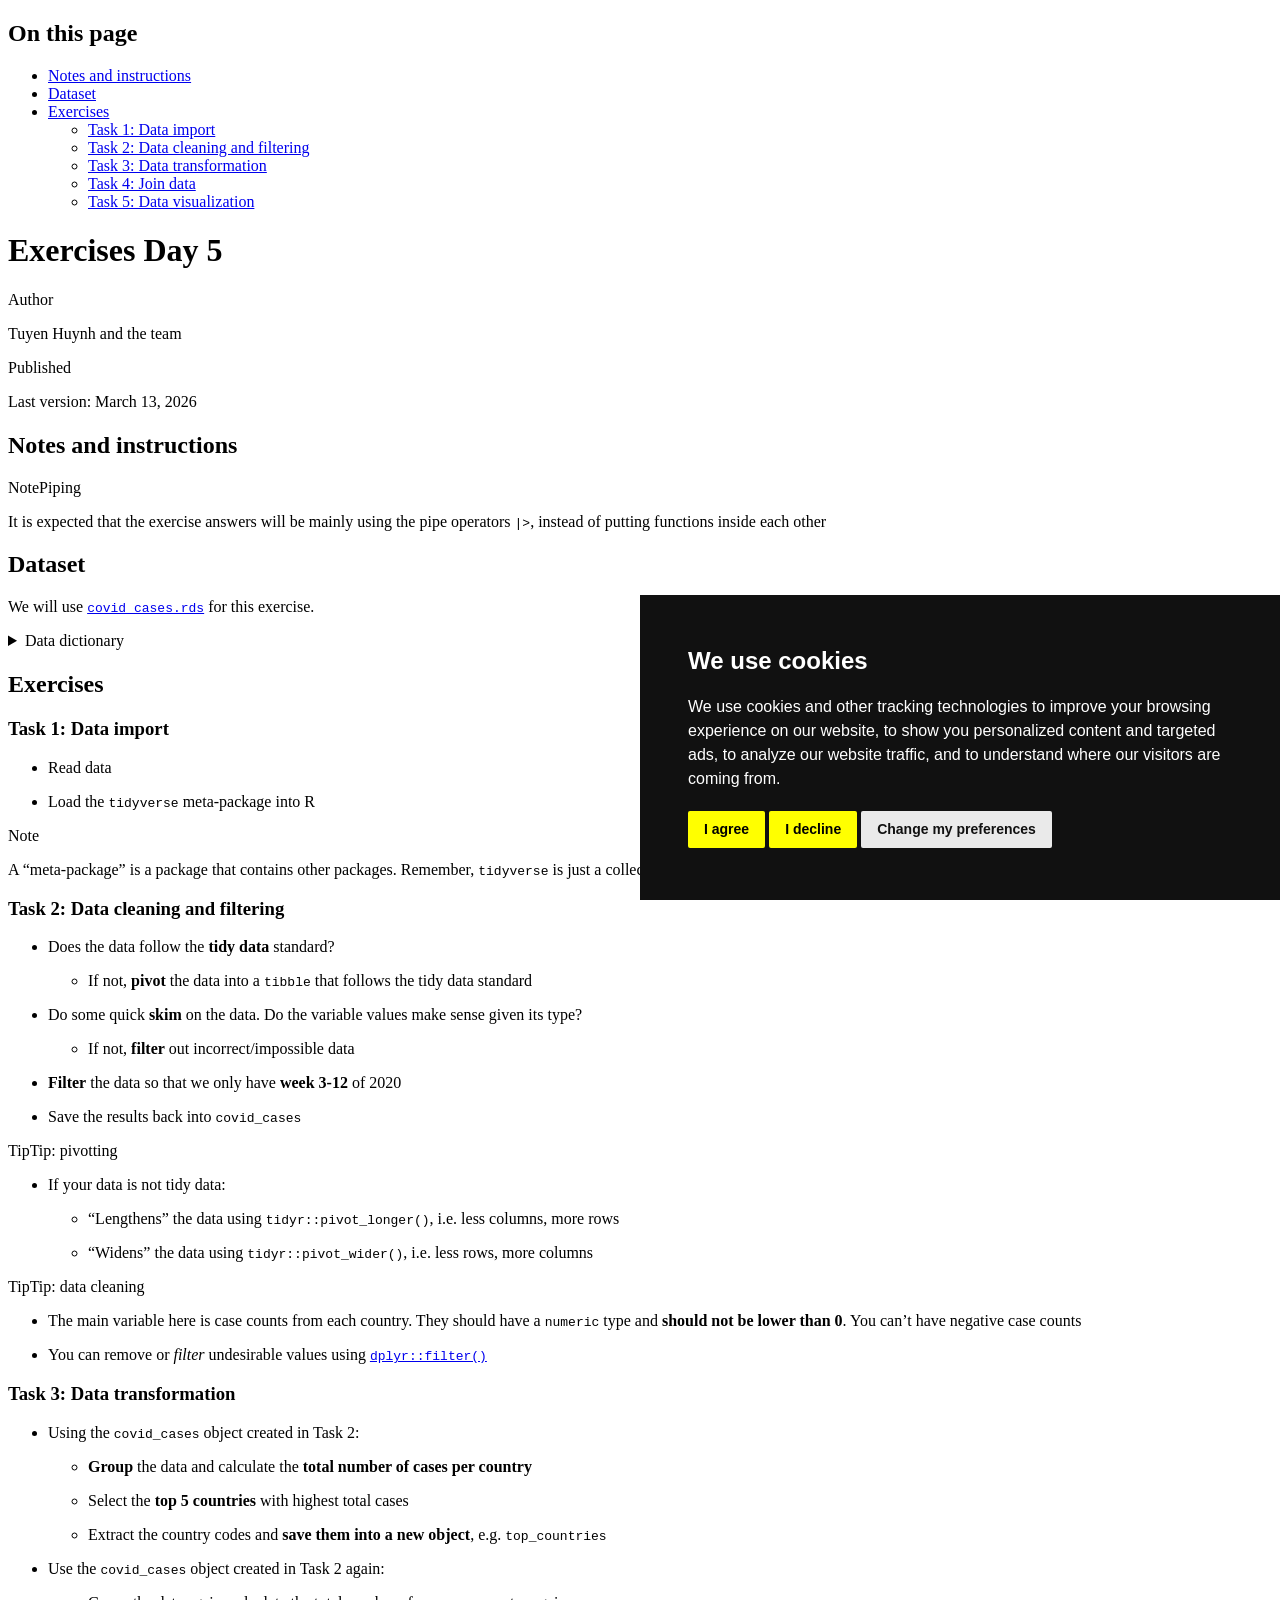
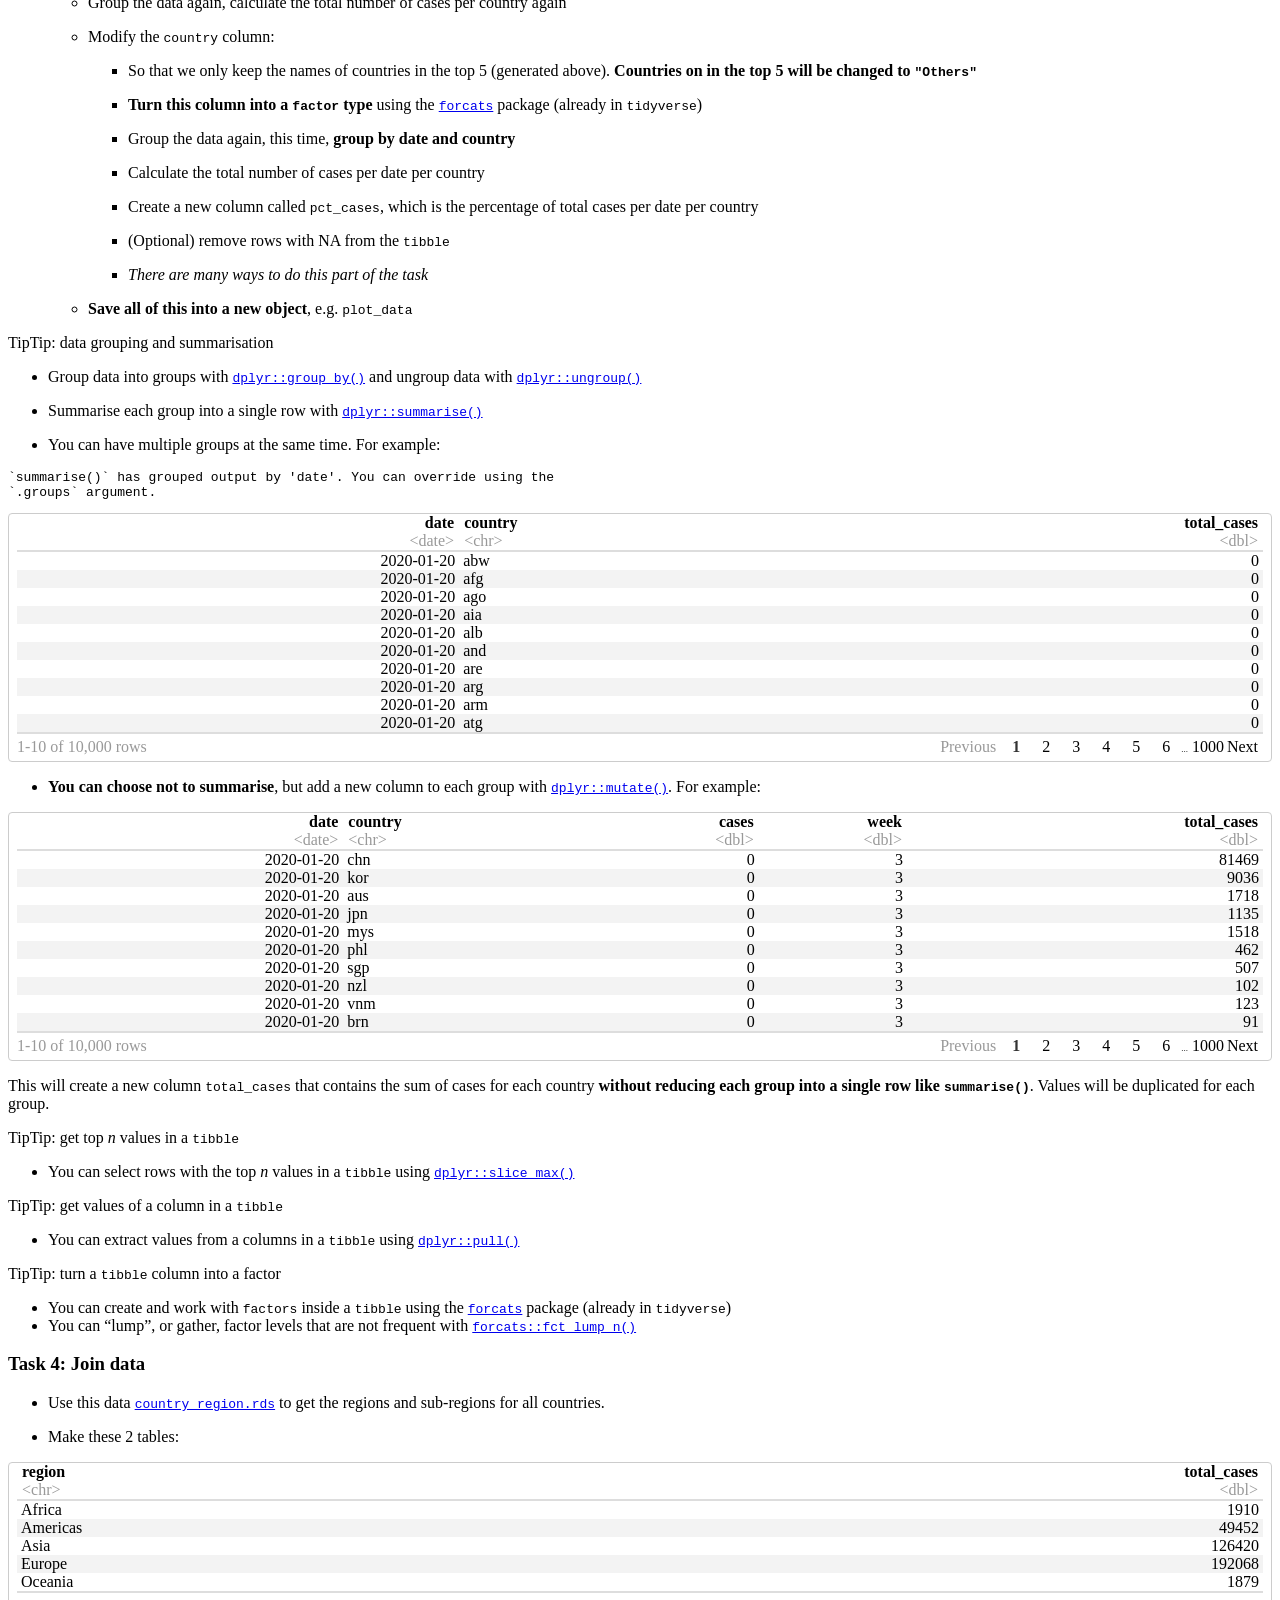
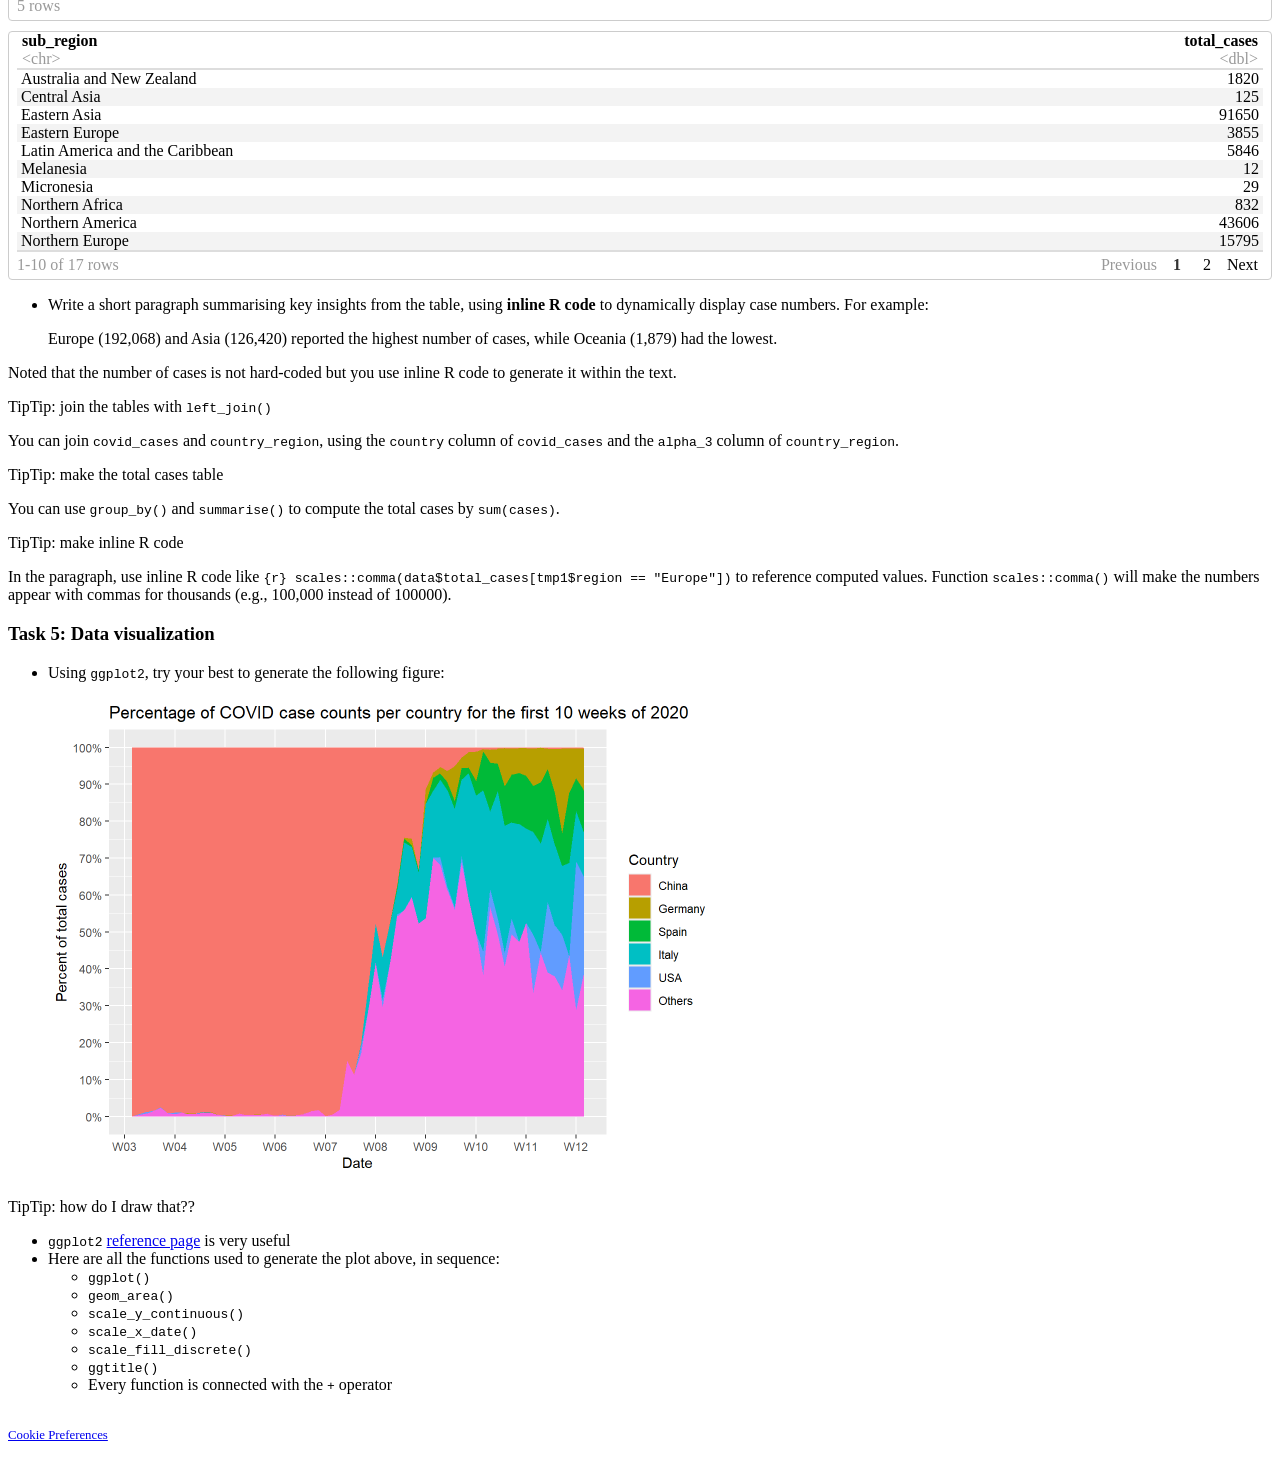
==== commit 2ce8cb09: "Built site for gh-pages" ====
--- a/handouts/exercises_Day5.html
+++ b/handouts/exercises_Day5.html
@@ -2,13 +2,13 @@
 <html xmlns="http://www.w3.org/1999/xhtml" lang="en" xml:lang="en"><head>
 
 <meta charset="utf-8">
-<meta name="generator" content="quarto-1.5.56">
+<meta name="generator" content="quarto-1.8.27">
 
 <meta name="viewport" content="width=device-width, initial-scale=1.0, user-scalable=yes">
 
 <meta name="author" content="Tuyen Huynh and the team">
 
-<title>Exercises Day 5 – OUCRU R training 2025</title>
+<title>Exercises Day 5 – OUCRU introduction to Medical Statistics</title>
 <style>
 code{white-space: pre-wrap;}
 span.smallcaps{font-variant: small-caps;}
@@ -34,15 +34,17 @@
 <link href="../site_imgs/OUCRU.jpg" rel="icon" type="image/jpeg">
 <script src="../site_libs/cookie-consent/cookie-consent.js"></script>
 <link href="../site_libs/cookie-consent/cookie-consent.css" rel="stylesheet">
-<script src="../site_libs/quarto-html/quarto.js"></script>
+<script src="../site_libs/quarto-html/quarto.js" type="module"></script>
+<script src="../site_libs/quarto-html/tabsets/tabsets.js" type="module"></script>
+<script src="../site_libs/quarto-html/axe/axe-check.js" type="module"></script>
 <script src="../site_libs/quarto-html/popper.min.js"></script>
 <script src="../site_libs/quarto-html/tippy.umd.min.js"></script>
 <script src="../site_libs/quarto-html/anchor.min.js"></script>
 <link href="../site_libs/quarto-html/tippy.css" rel="stylesheet">
-<link href="../site_libs/quarto-html/quarto-syntax-highlighting.css" rel="stylesheet" id="quarto-text-highlighting-styles">
+<link href="../site_libs/quarto-html/quarto-syntax-highlighting-ed96de9b727972fe78a7b5d16c58bf87.css" rel="stylesheet" id="quarto-text-highlighting-styles">
 <script src="../site_libs/bootstrap/bootstrap.min.js"></script>
 <link href="../site_libs/bootstrap/bootstrap-icons.css" rel="stylesheet">
-<link href="../site_libs/bootstrap/bootstrap.min.css" rel="stylesheet" id="quarto-bootstrap" data-mode="light">
+<link href="../site_libs/bootstrap/bootstrap-30c9ffef5937f268bca92abf36cd19d1.min.css" rel="stylesheet" append-hash="true" id="quarto-bootstrap" data-mode="light">
 <script id="quarto-search-options" type="application/json">{
   "location": "navbar",
   "copy-button": false,
@@ -98,14 +100,12 @@
 </script> 
   
 <link href="../site_libs/pagedtable-1.1/css/pagedtable.css" rel="stylesheet">
-
 <script src="../site_libs/pagedtable-1.1/js/pagedtable.js"></script>
 
 
-
 </head>
 
-<body>
+<body class="quarto-light">
 
 <div id="quarto-search-results"></div>
 <!-- content -->
@@ -172,7 +172,7 @@
 <i class="callout-icon"></i>
 </div>
 <div class="callout-title-container flex-fill">
-Piping
+<span class="screen-reader-only">Note</span>Piping
 </div>
 </div>
 <div class="callout-body-container callout-body">
@@ -275,12 +275,12 @@
 <li><p>Save the results back into <code>covid_cases</code></p></li>
 </ul>
 <div class="callout callout-style-default callout-tip callout-titled">
-<div class="callout-header d-flex align-content-center" data-bs-toggle="collapse" data-bs-target=".callout-3-contents" aria-controls="callout-3" aria-expanded="false" aria-label="Toggle callout">
-<div class="callout-icon-container">
-<i class="callout-icon"></i>
-</div>
-<div class="callout-title-container flex-fill">
-Tip: pivotting
+<div class="callout-header d-flex align-content-center collapsed" data-bs-toggle="collapse" data-bs-target=".callout-3-contents" aria-controls="callout-3" aria-expanded="false" aria-label="Toggle callout">
+<div class="callout-icon-container">
+<i class="callout-icon"></i>
+</div>
+<div class="callout-title-container flex-fill">
+<span class="screen-reader-only">Tip</span>Tip: pivotting
 </div>
 <div class="callout-btn-toggle d-inline-block border-0 py-1 ps-1 pe-0 float-end"><i class="callout-toggle"></i></div>
 </div>
@@ -297,12 +297,12 @@
 </div>
 </div>
 <div class="callout callout-style-default callout-tip callout-titled">
-<div class="callout-header d-flex align-content-center" data-bs-toggle="collapse" data-bs-target=".callout-4-contents" aria-controls="callout-4" aria-expanded="false" aria-label="Toggle callout">
-<div class="callout-icon-container">
-<i class="callout-icon"></i>
-</div>
-<div class="callout-title-container flex-fill">
-Tip: data cleaning
+<div class="callout-header d-flex align-content-center collapsed" data-bs-toggle="collapse" data-bs-target=".callout-4-contents" aria-controls="callout-4" aria-expanded="false" aria-label="Toggle callout">
+<div class="callout-icon-container">
+<i class="callout-icon"></i>
+</div>
+<div class="callout-title-container flex-fill">
+<span class="screen-reader-only">Tip</span>Tip: data cleaning
 </div>
 <div class="callout-btn-toggle d-inline-block border-0 py-1 ps-1 pe-0 float-end"><i class="callout-toggle"></i></div>
 </div>
@@ -344,12 +344,12 @@
 </ul></li>
 </ul>
 <div class="callout callout-style-default callout-tip callout-titled">
-<div class="callout-header d-flex align-content-center" data-bs-toggle="collapse" data-bs-target=".callout-5-contents" aria-controls="callout-5" aria-expanded="false" aria-label="Toggle callout">
-<div class="callout-icon-container">
-<i class="callout-icon"></i>
-</div>
-<div class="callout-title-container flex-fill">
-Tip: data grouping and summarisation
+<div class="callout-header d-flex align-content-center collapsed" data-bs-toggle="collapse" data-bs-target=".callout-5-contents" aria-controls="callout-5" aria-expanded="false" aria-label="Toggle callout">
+<div class="callout-icon-container">
+<i class="callout-icon"></i>
+</div>
+<div class="callout-title-container flex-fill">
+<span class="screen-reader-only">Tip</span>Tip: data grouping and summarisation
 </div>
 <div class="callout-btn-toggle d-inline-block border-0 py-1 ps-1 pe-0 float-end"><i class="callout-toggle"></i></div>
 </div>
@@ -390,12 +390,12 @@
 </div>
 </div>
 <div class="callout callout-style-default callout-tip callout-titled">
-<div class="callout-header d-flex align-content-center" data-bs-toggle="collapse" data-bs-target=".callout-6-contents" aria-controls="callout-6" aria-expanded="false" aria-label="Toggle callout">
-<div class="callout-icon-container">
-<i class="callout-icon"></i>
-</div>
-<div class="callout-title-container flex-fill">
-Tip: get top <em>n</em> values in a <code>tibble</code>
+<div class="callout-header d-flex align-content-center collapsed" data-bs-toggle="collapse" data-bs-target=".callout-6-contents" aria-controls="callout-6" aria-expanded="false" aria-label="Toggle callout">
+<div class="callout-icon-container">
+<i class="callout-icon"></i>
+</div>
+<div class="callout-title-container flex-fill">
+<span class="screen-reader-only">Tip</span>Tip: get top <em>n</em> values in a <code>tibble</code>
 </div>
 <div class="callout-btn-toggle d-inline-block border-0 py-1 ps-1 pe-0 float-end"><i class="callout-toggle"></i></div>
 </div>
@@ -408,12 +408,12 @@
 </div>
 </div>
 <div class="callout callout-style-default callout-tip callout-titled">
-<div class="callout-header d-flex align-content-center" data-bs-toggle="collapse" data-bs-target=".callout-7-contents" aria-controls="callout-7" aria-expanded="false" aria-label="Toggle callout">
-<div class="callout-icon-container">
-<i class="callout-icon"></i>
-</div>
-<div class="callout-title-container flex-fill">
-Tip: get values of a column in a <code>tibble</code>
+<div class="callout-header d-flex align-content-center collapsed" data-bs-toggle="collapse" data-bs-target=".callout-7-contents" aria-controls="callout-7" aria-expanded="false" aria-label="Toggle callout">
+<div class="callout-icon-container">
+<i class="callout-icon"></i>
+</div>
+<div class="callout-title-container flex-fill">
+<span class="screen-reader-only">Tip</span>Tip: get values of a column in a <code>tibble</code>
 </div>
 <div class="callout-btn-toggle d-inline-block border-0 py-1 ps-1 pe-0 float-end"><i class="callout-toggle"></i></div>
 </div>
@@ -426,12 +426,12 @@
 </div>
 </div>
 <div class="callout callout-style-default callout-tip callout-titled">
-<div class="callout-header d-flex align-content-center" data-bs-toggle="collapse" data-bs-target=".callout-8-contents" aria-controls="callout-8" aria-expanded="false" aria-label="Toggle callout">
-<div class="callout-icon-container">
-<i class="callout-icon"></i>
-</div>
-<div class="callout-title-container flex-fill">
-Tip: turn a <code>tibble</code> column into a factor
+<div class="callout-header d-flex align-content-center collapsed" data-bs-toggle="collapse" data-bs-target=".callout-8-contents" aria-controls="callout-8" aria-expanded="false" aria-label="Toggle callout">
+<div class="callout-icon-container">
+<i class="callout-icon"></i>
+</div>
+<div class="callout-title-container flex-fill">
+<span class="screen-reader-only">Tip</span>Tip: turn a <code>tibble</code> column into a factor
 </div>
 <div class="callout-btn-toggle d-inline-block border-0 py-1 ps-1 pe-0 float-end"><i class="callout-toggle"></i></div>
 </div>
@@ -477,12 +477,12 @@
 </blockquote>
 <p>Noted that the number of cases is not hard-coded but you use inline R code to generate it within the text.</p>
 <div class="callout callout-style-default callout-tip callout-titled">
-<div class="callout-header d-flex align-content-center" data-bs-toggle="collapse" data-bs-target=".callout-9-contents" aria-controls="callout-9" aria-expanded="false" aria-label="Toggle callout">
-<div class="callout-icon-container">
-<i class="callout-icon"></i>
-</div>
-<div class="callout-title-container flex-fill">
-Tip: join the tables with <code>left_join()</code>
+<div class="callout-header d-flex align-content-center collapsed" data-bs-toggle="collapse" data-bs-target=".callout-9-contents" aria-controls="callout-9" aria-expanded="false" aria-label="Toggle callout">
+<div class="callout-icon-container">
+<i class="callout-icon"></i>
+</div>
+<div class="callout-title-container flex-fill">
+<span class="screen-reader-only">Tip</span>Tip: join the tables with <code>left_join()</code>
 </div>
 <div class="callout-btn-toggle d-inline-block border-0 py-1 ps-1 pe-0 float-end"><i class="callout-toggle"></i></div>
 </div>
@@ -493,12 +493,12 @@
 </div>
 </div>
 <div class="callout callout-style-default callout-tip callout-titled">
-<div class="callout-header d-flex align-content-center" data-bs-toggle="collapse" data-bs-target=".callout-10-contents" aria-controls="callout-10" aria-expanded="false" aria-label="Toggle callout">
-<div class="callout-icon-container">
-<i class="callout-icon"></i>
-</div>
-<div class="callout-title-container flex-fill">
-Tip: make the total cases table
+<div class="callout-header d-flex align-content-center collapsed" data-bs-toggle="collapse" data-bs-target=".callout-10-contents" aria-controls="callout-10" aria-expanded="false" aria-label="Toggle callout">
+<div class="callout-icon-container">
+<i class="callout-icon"></i>
+</div>
+<div class="callout-title-container flex-fill">
+<span class="screen-reader-only">Tip</span>Tip: make the total cases table
 </div>
 <div class="callout-btn-toggle d-inline-block border-0 py-1 ps-1 pe-0 float-end"><i class="callout-toggle"></i></div>
 </div>
@@ -509,12 +509,12 @@
 </div>
 </div>
 <div class="callout callout-style-default callout-tip callout-titled">
-<div class="callout-header d-flex align-content-center" data-bs-toggle="collapse" data-bs-target=".callout-11-contents" aria-controls="callout-11" aria-expanded="false" aria-label="Toggle callout">
-<div class="callout-icon-container">
-<i class="callout-icon"></i>
-</div>
-<div class="callout-title-container flex-fill">
-Tip: make inline R code
+<div class="callout-header d-flex align-content-center collapsed" data-bs-toggle="collapse" data-bs-target=".callout-11-contents" aria-controls="callout-11" aria-expanded="false" aria-label="Toggle callout">
+<div class="callout-icon-container">
+<i class="callout-icon"></i>
+</div>
+<div class="callout-title-container flex-fill">
+<span class="screen-reader-only">Tip</span>Tip: make inline R code
 </div>
 <div class="callout-btn-toggle d-inline-block border-0 py-1 ps-1 pe-0 float-end"><i class="callout-toggle"></i></div>
 </div>
@@ -540,12 +540,12 @@
 </div>
 </div>
 <div class="callout callout-style-default callout-tip callout-titled">
-<div class="callout-header d-flex align-content-center" data-bs-toggle="collapse" data-bs-target=".callout-12-contents" aria-controls="callout-12" aria-expanded="false" aria-label="Toggle callout">
-<div class="callout-icon-container">
-<i class="callout-icon"></i>
-</div>
-<div class="callout-title-container flex-fill">
-Tip: how do I draw that??
+<div class="callout-header d-flex align-content-center collapsed" data-bs-toggle="collapse" data-bs-target=".callout-12-contents" aria-controls="callout-12" aria-expanded="false" aria-label="Toggle callout">
+<div class="callout-icon-container">
+<i class="callout-icon"></i>
+</div>
+<div class="callout-title-container flex-fill">
+<span class="screen-reader-only">Tip</span>Tip: how do I draw that??
 </div>
 <div class="callout-btn-toggle d-inline-block border-0 py-1 ps-1 pe-0 float-end"><i class="callout-toggle"></i></div>
 </div>
@@ -574,239 +574,243 @@
 
 </main> <!-- /main -->
 <script id="quarto-html-after-body" type="application/javascript">
-window.document.addEventListener("DOMContentLoaded", function (event) {
-  const toggleBodyColorMode = (bsSheetEl) => {
-    const mode = bsSheetEl.getAttribute("data-mode");
-    const bodyEl = window.document.querySelector("body");
-    if (mode === "dark") {
-      bodyEl.classList.add("quarto-dark");
-      bodyEl.classList.remove("quarto-light");
-    } else {
-      bodyEl.classList.add("quarto-light");
-      bodyEl.classList.remove("quarto-dark");
+  window.document.addEventListener("DOMContentLoaded", function (event) {
+    const icon = "";
+    const anchorJS = new window.AnchorJS();
+    anchorJS.options = {
+      placement: 'right',
+      icon: icon
+    };
+    anchorJS.add('.anchored');
+    const isCodeAnnotation = (el) => {
+      for (const clz of el.classList) {
+        if (clz.startsWith('code-annotation-')) {                     
+          return true;
+        }
+      }
+      return false;
     }
-  }
-  const toggleBodyColorPrimary = () => {
-    const bsSheetEl = window.document.querySelector("link#quarto-bootstrap");
-    if (bsSheetEl) {
-      toggleBodyColorMode(bsSheetEl);
+    const onCopySuccess = function(e) {
+      // button target
+      const button = e.trigger;
+      // don't keep focus
+      button.blur();
+      // flash "checked"
+      button.classList.add('code-copy-button-checked');
+      var currentTitle = button.getAttribute("title");
+      button.setAttribute("title", "Copied!");
+      let tooltip;
+      if (window.bootstrap) {
+        button.setAttribute("data-bs-toggle", "tooltip");
+        button.setAttribute("data-bs-placement", "left");
+        button.setAttribute("data-bs-title", "Copied!");
+        tooltip = new bootstrap.Tooltip(button, 
+          { trigger: "manual", 
+            customClass: "code-copy-button-tooltip",
+            offset: [0, -8]});
+        tooltip.show();    
+      }
+      setTimeout(function() {
+        if (tooltip) {
+          tooltip.hide();
+          button.removeAttribute("data-bs-title");
+          button.removeAttribute("data-bs-toggle");
+          button.removeAttribute("data-bs-placement");
+        }
+        button.setAttribute("title", currentTitle);
+        button.classList.remove('code-copy-button-checked');
+      }, 1000);
+      // clear code selection
+      e.clearSelection();
     }
-  }
-  toggleBodyColorPrimary();  
-  const icon = "";
-  const anchorJS = new window.AnchorJS();
-  anchorJS.options = {
-    placement: 'right',
-    icon: icon
-  };
-  anchorJS.add('.anchored');
-  const isCodeAnnotation = (el) => {
-    for (const clz of el.classList) {
-      if (clz.startsWith('code-annotation-')) {                     
-        return true;
-      }
-    }
-    return false;
-  }
-  const onCopySuccess = function(e) {
-    // button target
-    const button = e.trigger;
-    // don't keep focus
-    button.blur();
-    // flash "checked"
-    button.classList.add('code-copy-button-checked');
-    var currentTitle = button.getAttribute("title");
-    button.setAttribute("title", "Copied!");
-    let tooltip;
-    if (window.bootstrap) {
-      button.setAttribute("data-bs-toggle", "tooltip");
-      button.setAttribute("data-bs-placement", "left");
-      button.setAttribute("data-bs-title", "Copied!");
-      tooltip = new bootstrap.Tooltip(button, 
-        { trigger: "manual", 
-          customClass: "code-copy-button-tooltip",
-          offset: [0, -8]});
-      tooltip.show();    
-    }
-    setTimeout(function() {
-      if (tooltip) {
-        tooltip.hide();
-        button.removeAttribute("data-bs-title");
-        button.removeAttribute("data-bs-toggle");
-        button.removeAttribute("data-bs-placement");
-      }
-      button.setAttribute("title", currentTitle);
-      button.classList.remove('code-copy-button-checked');
-    }, 1000);
-    // clear code selection
-    e.clearSelection();
-  }
-  const getTextToCopy = function(trigger) {
-      const codeEl = trigger.previousElementSibling.cloneNode(true);
+    const getTextToCopy = function(trigger) {
+      const outerScaffold = trigger.parentElement.cloneNode(true);
+      const codeEl = outerScaffold.querySelector('code');
       for (const childEl of codeEl.children) {
         if (isCodeAnnotation(childEl)) {
           childEl.remove();
         }
       }
       return codeEl.innerText;
-  }
-  const clipboard = new window.ClipboardJS('.code-copy-button:not([data-in-quarto-modal])', {
-    text: getTextToCopy
-  });
-  clipboard.on('success', onCopySuccess);
-  if (window.document.getElementById('quarto-embedded-source-code-modal')) {
-    // For code content inside modals, clipBoardJS needs to be initialized with a container option
-    // TODO: Check when it could be a function (https://github.com/zenorocha/clipboard.js/issues/860)
-    const clipboardModal = new window.ClipboardJS('.code-copy-button[data-in-quarto-modal]', {
-      text: getTextToCopy,
-      container: window.document.getElementById('quarto-embedded-source-code-modal')
+    }
+    const clipboard = new window.ClipboardJS('.code-copy-button:not([data-in-quarto-modal])', {
+      text: getTextToCopy
     });
-    clipboardModal.on('success', onCopySuccess);
-  }
-    var localhostRegex = new RegExp(/^(?:http|https):\/\/localhost\:?[0-9]*\//);
-    var mailtoRegex = new RegExp(/^mailto:/);
-      var filterRegex = new RegExp('/' + window.location.host + '/');
-    var isInternal = (href) => {
-        return filterRegex.test(href) || localhostRegex.test(href) || mailtoRegex.test(href);
+    clipboard.on('success', onCopySuccess);
+    if (window.document.getElementById('quarto-embedded-source-code-modal')) {
+      const clipboardModal = new window.ClipboardJS('.code-copy-button[data-in-quarto-modal]', {
+        text: getTextToCopy,
+        container: window.document.getElementById('quarto-embedded-source-code-modal')
+      });
+      clipboardModal.on('success', onCopySuccess);
     }
-    // Inspect non-navigation links and adorn them if external
- 	var links = window.document.querySelectorAll('a[href]:not(.nav-link):not(.navbar-brand):not(.toc-action):not(.sidebar-link):not(.sidebar-item-toggle):not(.pagination-link):not(.no-external):not([aria-hidden]):not(.dropdown-item):not(.quarto-navigation-tool):not(.about-link)');
-    for (var i=0; i<links.length; i++) {
-      const link = links[i];
-      if (!isInternal(link.href)) {
-        // undo the damage that might have been done by quarto-nav.js in the case of
-        // links that we want to consider external
-        if (link.dataset.originalHref !== undefined) {
-          link.href = link.dataset.originalHref;
-        }
-      }
+      var localhostRegex = new RegExp(/^(?:http|https):\/\/localhost\:?[0-9]*\//);
+      var mailtoRegex = new RegExp(/^mailto:/);
+        var filterRegex = new RegExp("https:\/\/TranHung93\.github\.io\/Introduction-to-Medical-Statistics\/");
+      var isInternal = (href) => {
+          return filterRegex.test(href) || localhostRegex.test(href) || mailtoRegex.test(href);
+      }
+      // Inspect non-navigation links and adorn them if external
+     var links = window.document.querySelectorAll('a[href]:not(.nav-link):not(.navbar-brand):not(.toc-action):not(.sidebar-link):not(.sidebar-item-toggle):not(.pagination-link):not(.no-external):not([aria-hidden]):not(.dropdown-item):not(.quarto-navigation-tool):not(.about-link)');
+      for (var i=0; i<links.length; i++) {
+        const link = links[i];
+        if (!isInternal(link.href)) {
+          // undo the damage that might have been done by quarto-nav.js in the case of
+          // links that we want to consider external
+          if (link.dataset.originalHref !== undefined) {
+            link.href = link.dataset.originalHref;
+          }
+        }
+      }
+    function tippyHover(el, contentFn, onTriggerFn, onUntriggerFn) {
+      const config = {
+        allowHTML: true,
+        maxWidth: 500,
+        delay: 100,
+        arrow: false,
+        appendTo: function(el) {
+            return el.parentElement;
+        },
+        interactive: true,
+        interactiveBorder: 10,
+        theme: 'quarto',
+        placement: 'bottom-start',
+      };
+      if (contentFn) {
+        config.content = contentFn;
+      }
+      if (onTriggerFn) {
+        config.onTrigger = onTriggerFn;
+      }
+      if (onUntriggerFn) {
+        config.onUntrigger = onUntriggerFn;
+      }
+      window.tippy(el, config); 
     }
-  function tippyHover(el, contentFn, onTriggerFn, onUntriggerFn) {
-    const config = {
-      allowHTML: true,
-      maxWidth: 500,
-      delay: 100,
-      arrow: false,
-      appendTo: function(el) {
-          return el.parentElement;
-      },
-      interactive: true,
-      interactiveBorder: 10,
-      theme: 'quarto',
-      placement: 'bottom-start',
-    };
-    if (contentFn) {
-      config.content = contentFn;
+    const noterefs = window.document.querySelectorAll('a[role="doc-noteref"]');
+    for (var i=0; i<noterefs.length; i++) {
+      const ref = noterefs[i];
+      tippyHover(ref, function() {
+        // use id or data attribute instead here
+        let href = ref.getAttribute('data-footnote-href') || ref.getAttribute('href');
+        try { href = new URL(href).hash; } catch {}
+        const id = href.replace(/^#\/?/, "");
+        const note = window.document.getElementById(id);
+        if (note) {
+          return note.innerHTML;
+        } else {
+          return "";
+        }
+      });
     }
-    if (onTriggerFn) {
-      config.onTrigger = onTriggerFn;
-    }
-    if (onUntriggerFn) {
-      config.onUntrigger = onUntriggerFn;
-    }
-    window.tippy(el, config); 
-  }
-  const noterefs = window.document.querySelectorAll('a[role="doc-noteref"]');
-  for (var i=0; i<noterefs.length; i++) {
-    const ref = noterefs[i];
-    tippyHover(ref, function() {
-      // use id or data attribute instead here
-      let href = ref.getAttribute('data-footnote-href') || ref.getAttribute('href');
-      try { href = new URL(href).hash; } catch {}
-      const id = href.replace(/^#\/?/, "");
-      const note = window.document.getElementById(id);
-      if (note) {
-        return note.innerHTML;
+    const xrefs = window.document.querySelectorAll('a.quarto-xref');
+    const processXRef = (id, note) => {
+      // Strip column container classes
+      const stripColumnClz = (el) => {
+        el.classList.remove("page-full", "page-columns");
+        if (el.children) {
+          for (const child of el.children) {
+            stripColumnClz(child);
+          }
+        }
+      }
+      stripColumnClz(note)
+      if (id === null || id.startsWith('sec-')) {
+        // Special case sections, only their first couple elements
+        const container = document.createElement("div");
+        if (note.children && note.children.length > 2) {
+          container.appendChild(note.children[0].cloneNode(true));
+          for (let i = 1; i < note.children.length; i++) {
+            const child = note.children[i];
+            if (child.tagName === "P" && child.innerText === "") {
+              continue;
+            } else {
+              container.appendChild(child.cloneNode(true));
+              break;
+            }
+          }
+          if (window.Quarto?.typesetMath) {
+            window.Quarto.typesetMath(container);
+          }
+          return container.innerHTML
+        } else {
+          if (window.Quarto?.typesetMath) {
+            window.Quarto.typesetMath(note);
+          }
+          return note.innerHTML;
+        }
       } else {
-        return "";
-      }
-    });
-  }
-  const xrefs = window.document.querySelectorAll('a.quarto-xref');
-  const processXRef = (id, note) => {
-    // Strip column container classes
-    const stripColumnClz = (el) => {
-      el.classList.remove("page-full", "page-columns");
-      if (el.children) {
-        for (const child of el.children) {
-          stripColumnClz(child);
-        }
-      }
-    }
-    stripColumnClz(note)
-    if (id === null || id.startsWith('sec-')) {
-      // Special case sections, only their first couple elements
-      const container = document.createElement("div");
-      if (note.children && note.children.length > 2) {
-        container.appendChild(note.children[0].cloneNode(true));
-        for (let i = 1; i < note.children.length; i++) {
-          const child = note.children[i];
-          if (child.tagName === "P" && child.innerText === "") {
-            continue;
-          } else {
-            container.appendChild(child.cloneNode(true));
-            break;
-          }
-        }
-        if (window.Quarto?.typesetMath) {
-          window.Quarto.typesetMath(container);
-        }
-        return container.innerHTML
-      } else {
+        // Remove any anchor links if they are present
+        const anchorLink = note.querySelector('a.anchorjs-link');
+        if (anchorLink) {
+          anchorLink.remove();
+        }
         if (window.Quarto?.typesetMath) {
           window.Quarto.typesetMath(note);
         }
-        return note.innerHTML;
-      }
-    } else {
-      // Remove any anchor links if they are present
-      const anchorLink = note.querySelector('a.anchorjs-link');
-      if (anchorLink) {
-        anchorLink.remove();
-      }
-      if (window.Quarto?.typesetMath) {
-        window.Quarto.typesetMath(note);
-      }
-      // TODO in 1.5, we should make sure this works without a callout special case
-      if (note.classList.contains("callout")) {
-        return note.outerHTML;
-      } else {
-        return note.innerHTML;
+        if (note.classList.contains("callout")) {
+          return note.outerHTML;
+        } else {
+          return note.innerHTML;
+        }
       }
     }
-  }
-  for (var i=0; i<xrefs.length; i++) {
-    const xref = xrefs[i];
-    tippyHover(xref, undefined, function(instance) {
-      instance.disable();
-      let url = xref.getAttribute('href');
-      let hash = undefined; 
-      if (url.startsWith('#')) {
-        hash = url;
-      } else {
-        try { hash = new URL(url).hash; } catch {}
-      }
-      if (hash) {
-        const id = hash.replace(/^#\/?/, "");
-        const note = window.document.getElementById(id);
-        if (note !== null) {
-          try {
-            const html = processXRef(id, note.cloneNode(true));
-            instance.setContent(html);
-          } finally {
-            instance.enable();
-            instance.show();
+    for (var i=0; i<xrefs.length; i++) {
+      const xref = xrefs[i];
+      tippyHover(xref, undefined, function(instance) {
+        instance.disable();
+        let url = xref.getAttribute('href');
+        let hash = undefined; 
+        if (url.startsWith('#')) {
+          hash = url;
+        } else {
+          try { hash = new URL(url).hash; } catch {}
+        }
+        if (hash) {
+          const id = hash.replace(/^#\/?/, "");
+          const note = window.document.getElementById(id);
+          if (note !== null) {
+            try {
+              const html = processXRef(id, note.cloneNode(true));
+              instance.setContent(html);
+            } finally {
+              instance.enable();
+              instance.show();
+            }
+          } else {
+            // See if we can fetch this
+            fetch(url.split('#')[0])
+            .then(res => res.text())
+            .then(html => {
+              const parser = new DOMParser();
+              const htmlDoc = parser.parseFromString(html, "text/html");
+              const note = htmlDoc.getElementById(id);
+              if (note !== null) {
+                const html = processXRef(id, note);
+                instance.setContent(html);
+              } 
+            }).finally(() => {
+              instance.enable();
+              instance.show();
+            });
           }
         } else {
-          // See if we can fetch this
-          fetch(url.split('#')[0])
+          // See if we can fetch a full url (with no hash to target)
+          // This is a special case and we should probably do some content thinning / targeting
+          fetch(url)
           .then(res => res.text())
           .then(html => {
             const parser = new DOMParser();
             const htmlDoc = parser.parseFromString(html, "text/html");
-            const note = htmlDoc.getElementById(id);
+            const note = htmlDoc.querySelector('main.content');
             if (note !== null) {
-              const html = processXRef(id, note);
+              // This should only happen for chapter cross references
+              // (since there is no id in the URL)
+              // remove the first header
+              if (note.children.length > 0 && note.children[0].tagName === "HEADER") {
+                note.children[0].remove();
+              }
+              const html = processXRef(null, note);
               instance.setContent(html);
             } 
           }).finally(() => {
@@ -814,185 +818,161 @@
             instance.show();
           });
         }
-      } else {
-        // See if we can fetch a full url (with no hash to target)
-        // This is a special case and we should probably do some content thinning / targeting
-        fetch(url)
-        .then(res => res.text())
-        .then(html => {
-          const parser = new DOMParser();
-          const htmlDoc = parser.parseFromString(html, "text/html");
-          const note = htmlDoc.querySelector('main.content');
-          if (note !== null) {
-            // This should only happen for chapter cross references
-            // (since there is no id in the URL)
-            // remove the first header
-            if (note.children.length > 0 && note.children[0].tagName === "HEADER") {
-              note.children[0].remove();
-            }
-            const html = processXRef(null, note);
-            instance.setContent(html);
-          } 
-        }).finally(() => {
-          instance.enable();
-          instance.show();
-        });
-      }
-    }, function(instance) {
-    });
-  }
-      let selectedAnnoteEl;
-      const selectorForAnnotation = ( cell, annotation) => {
-        let cellAttr = 'data-code-cell="' + cell + '"';
-        let lineAttr = 'data-code-annotation="' +  annotation + '"';
-        const selector = 'span[' + cellAttr + '][' + lineAttr + ']';
-        return selector;
-      }
-      const selectCodeLines = (annoteEl) => {
-        const doc = window.document;
-        const targetCell = annoteEl.getAttribute("data-target-cell");
-        const targetAnnotation = annoteEl.getAttribute("data-target-annotation");
-        const annoteSpan = window.document.querySelector(selectorForAnnotation(targetCell, targetAnnotation));
-        const lines = annoteSpan.getAttribute("data-code-lines").split(",");
-        const lineIds = lines.map((line) => {
-          return targetCell + "-" + line;
-        })
-        let top = null;
-        let height = null;
-        let parent = null;
-        if (lineIds.length > 0) {
-            //compute the position of the single el (top and bottom and make a div)
-            const el = window.document.getElementById(lineIds[0]);
-            top = el.offsetTop;
-            height = el.offsetHeight;
-            parent = el.parentElement.parentElement;
-          if (lineIds.length > 1) {
-            const lastEl = window.document.getElementById(lineIds[lineIds.length - 1]);
-            const bottom = lastEl.offsetTop + lastEl.offsetHeight;
-            height = bottom - top;
-          }
-          if (top !== null && height !== null && parent !== null) {
-            // cook up a div (if necessary) and position it 
-            let div = window.document.getElementById("code-annotation-line-highlight");
-            if (div === null) {
-              div = window.document.createElement("div");
-              div.setAttribute("id", "code-annotation-line-highlight");
-              div.style.position = 'absolute';
-              parent.appendChild(div);
-            }
-            div.style.top = top - 2 + "px";
-            div.style.height = height + 4 + "px";
-            div.style.left = 0;
-            let gutterDiv = window.document.getElementById("code-annotation-line-highlight-gutter");
-            if (gutterDiv === null) {
-              gutterDiv = window.document.createElement("div");
-              gutterDiv.setAttribute("id", "code-annotation-line-highlight-gutter");
-              gutterDiv.style.position = 'absolute';
-              const codeCell = window.document.getElementById(targetCell);
-              const gutter = codeCell.querySelector('.code-annotation-gutter');
-              gutter.appendChild(gutterDiv);
-            }
-            gutterDiv.style.top = top - 2 + "px";
-            gutterDiv.style.height = height + 4 + "px";
-          }
-          selectedAnnoteEl = annoteEl;
-        }
-      };
-      const unselectCodeLines = () => {
-        const elementsIds = ["code-annotation-line-highlight", "code-annotation-line-highlight-gutter"];
-        elementsIds.forEach((elId) => {
-          const div = window.document.getElementById(elId);
-          if (div) {
-            div.remove();
-          }
-        });
-        selectedAnnoteEl = undefined;
-      };
-        // Handle positioning of the toggle
-    window.addEventListener(
-      "resize",
-      throttle(() => {
-        elRect = undefined;
-        if (selectedAnnoteEl) {
-          selectCodeLines(selectedAnnoteEl);
-        }
-      }, 10)
-    );
-    function throttle(fn, ms) {
-    let throttle = false;
-    let timer;
-      return (...args) => {
-        if(!throttle) { // first call gets through
-            fn.apply(this, args);
-            throttle = true;
-        } else { // all the others get throttled
-            if(timer) clearTimeout(timer); // cancel #2
-            timer = setTimeout(() => {
-              fn.apply(this, args);
-              timer = throttle = false;
-            }, ms);
-        }
-      };
-    }
-      // Attach click handler to the DT
-      const annoteDls = window.document.querySelectorAll('dt[data-target-cell]');
-      for (const annoteDlNode of annoteDls) {
-        annoteDlNode.addEventListener('click', (event) => {
-          const clickedEl = event.target;
-          if (clickedEl !== selectedAnnoteEl) {
-            unselectCodeLines();
-            const activeEl = window.document.querySelector('dt[data-target-cell].code-annotation-active');
-            if (activeEl) {
-              activeEl.classList.remove('code-annotation-active');
-            }
-            selectCodeLines(clickedEl);
-            clickedEl.classList.add('code-annotation-active');
-          } else {
-            // Unselect the line
-            unselectCodeLines();
-            clickedEl.classList.remove('code-annotation-active');
-          }
-        });
-      }
-  const findCites = (el) => {
-    const parentEl = el.parentElement;
-    if (parentEl) {
-      const cites = parentEl.dataset.cites;
-      if (cites) {
-        return {
-          el,
-          cites: cites.split(' ')
-        };
-      } else {
-        return findCites(el.parentElement)
-      }
-    } else {
-      return undefined;
-    }
-  };
-  var bibliorefs = window.document.querySelectorAll('a[role="doc-biblioref"]');
-  for (var i=0; i<bibliorefs.length; i++) {
-    const ref = bibliorefs[i];
-    const citeInfo = findCites(ref);
-    if (citeInfo) {
-      tippyHover(citeInfo.el, function() {
-        var popup = window.document.createElement('div');
-        citeInfo.cites.forEach(function(cite) {
-          var citeDiv = window.document.createElement('div');
-          citeDiv.classList.add('hanging-indent');
-          citeDiv.classList.add('csl-entry');
-          var biblioDiv = window.document.getElementById('ref-' + cite);
-          if (biblioDiv) {
-            citeDiv.innerHTML = biblioDiv.innerHTML;
-          }
-          popup.appendChild(citeDiv);
-        });
-        return popup.innerHTML;
+      }, function(instance) {
       });
     }
-  }
-});
-</script>
+        let selectedAnnoteEl;
+        const selectorForAnnotation = ( cell, annotation) => {
+          let cellAttr = 'data-code-cell="' + cell + '"';
+          let lineAttr = 'data-code-annotation="' +  annotation + '"';
+          const selector = 'span[' + cellAttr + '][' + lineAttr + ']';
+          return selector;
+        }
+        const selectCodeLines = (annoteEl) => {
+          const doc = window.document;
+          const targetCell = annoteEl.getAttribute("data-target-cell");
+          const targetAnnotation = annoteEl.getAttribute("data-target-annotation");
+          const annoteSpan = window.document.querySelector(selectorForAnnotation(targetCell, targetAnnotation));
+          const lines = annoteSpan.getAttribute("data-code-lines").split(",");
+          const lineIds = lines.map((line) => {
+            return targetCell + "-" + line;
+          })
+          let top = null;
+          let height = null;
+          let parent = null;
+          if (lineIds.length > 0) {
+              //compute the position of the single el (top and bottom and make a div)
+              const el = window.document.getElementById(lineIds[0]);
+              top = el.offsetTop;
+              height = el.offsetHeight;
+              parent = el.parentElement.parentElement;
+            if (lineIds.length > 1) {
+              const lastEl = window.document.getElementById(lineIds[lineIds.length - 1]);
+              const bottom = lastEl.offsetTop + lastEl.offsetHeight;
+              height = bottom - top;
+            }
+            if (top !== null && height !== null && parent !== null) {
+              // cook up a div (if necessary) and position it 
+              let div = window.document.getElementById("code-annotation-line-highlight");
+              if (div === null) {
+                div = window.document.createElement("div");
+                div.setAttribute("id", "code-annotation-line-highlight");
+                div.style.position = 'absolute';
+                parent.appendChild(div);
+              }
+              div.style.top = top - 2 + "px";
+              div.style.height = height + 4 + "px";
+              div.style.left = 0;
+              let gutterDiv = window.document.getElementById("code-annotation-line-highlight-gutter");
+              if (gutterDiv === null) {
+                gutterDiv = window.document.createElement("div");
+                gutterDiv.setAttribute("id", "code-annotation-line-highlight-gutter");
+                gutterDiv.style.position = 'absolute';
+                const codeCell = window.document.getElementById(targetCell);
+                const gutter = codeCell.querySelector('.code-annotation-gutter');
+                gutter.appendChild(gutterDiv);
+              }
+              gutterDiv.style.top = top - 2 + "px";
+              gutterDiv.style.height = height + 4 + "px";
+            }
+            selectedAnnoteEl = annoteEl;
+          }
+        };
+        const unselectCodeLines = () => {
+          const elementsIds = ["code-annotation-line-highlight", "code-annotation-line-highlight-gutter"];
+          elementsIds.forEach((elId) => {
+            const div = window.document.getElementById(elId);
+            if (div) {
+              div.remove();
+            }
+          });
+          selectedAnnoteEl = undefined;
+        };
+          // Handle positioning of the toggle
+      window.addEventListener(
+        "resize",
+        throttle(() => {
+          elRect = undefined;
+          if (selectedAnnoteEl) {
+            selectCodeLines(selectedAnnoteEl);
+          }
+        }, 10)
+      );
+      function throttle(fn, ms) {
+      let throttle = false;
+      let timer;
+        return (...args) => {
+          if(!throttle) { // first call gets through
+              fn.apply(this, args);
+              throttle = true;
+          } else { // all the others get throttled
+              if(timer) clearTimeout(timer); // cancel #2
+              timer = setTimeout(() => {
+                fn.apply(this, args);
+                timer = throttle = false;
+              }, ms);
+          }
+        };
+      }
+        // Attach click handler to the DT
+        const annoteDls = window.document.querySelectorAll('dt[data-target-cell]');
+        for (const annoteDlNode of annoteDls) {
+          annoteDlNode.addEventListener('click', (event) => {
+            const clickedEl = event.target;
+            if (clickedEl !== selectedAnnoteEl) {
+              unselectCodeLines();
+              const activeEl = window.document.querySelector('dt[data-target-cell].code-annotation-active');
+              if (activeEl) {
+                activeEl.classList.remove('code-annotation-active');
+              }
+              selectCodeLines(clickedEl);
+              clickedEl.classList.add('code-annotation-active');
+            } else {
+              // Unselect the line
+              unselectCodeLines();
+              clickedEl.classList.remove('code-annotation-active');
+            }
+          });
+        }
+    const findCites = (el) => {
+      const parentEl = el.parentElement;
+      if (parentEl) {
+        const cites = parentEl.dataset.cites;
+        if (cites) {
+          return {
+            el,
+            cites: cites.split(' ')
+          };
+        } else {
+          return findCites(el.parentElement)
+        }
+      } else {
+        return undefined;
+      }
+    };
+    var bibliorefs = window.document.querySelectorAll('a[role="doc-biblioref"]');
+    for (var i=0; i<bibliorefs.length; i++) {
+      const ref = bibliorefs[i];
+      const citeInfo = findCites(ref);
+      if (citeInfo) {
+        tippyHover(citeInfo.el, function() {
+          var popup = window.document.createElement('div');
+          citeInfo.cites.forEach(function(cite) {
+            var citeDiv = window.document.createElement('div');
+            citeDiv.classList.add('hanging-indent');
+            citeDiv.classList.add('csl-entry');
+            var biblioDiv = window.document.getElementById('ref-' + cite);
+            if (biblioDiv) {
+              citeDiv.innerHTML = biblioDiv.innerHTML;
+            }
+            popup.appendChild(citeDiv);
+          });
+          return popup.innerHTML;
+        });
+      }
+    }
+  });
+  </script>
 </div> <!-- /content -->
 <footer class="footer">
   <div class="nav-footer">
